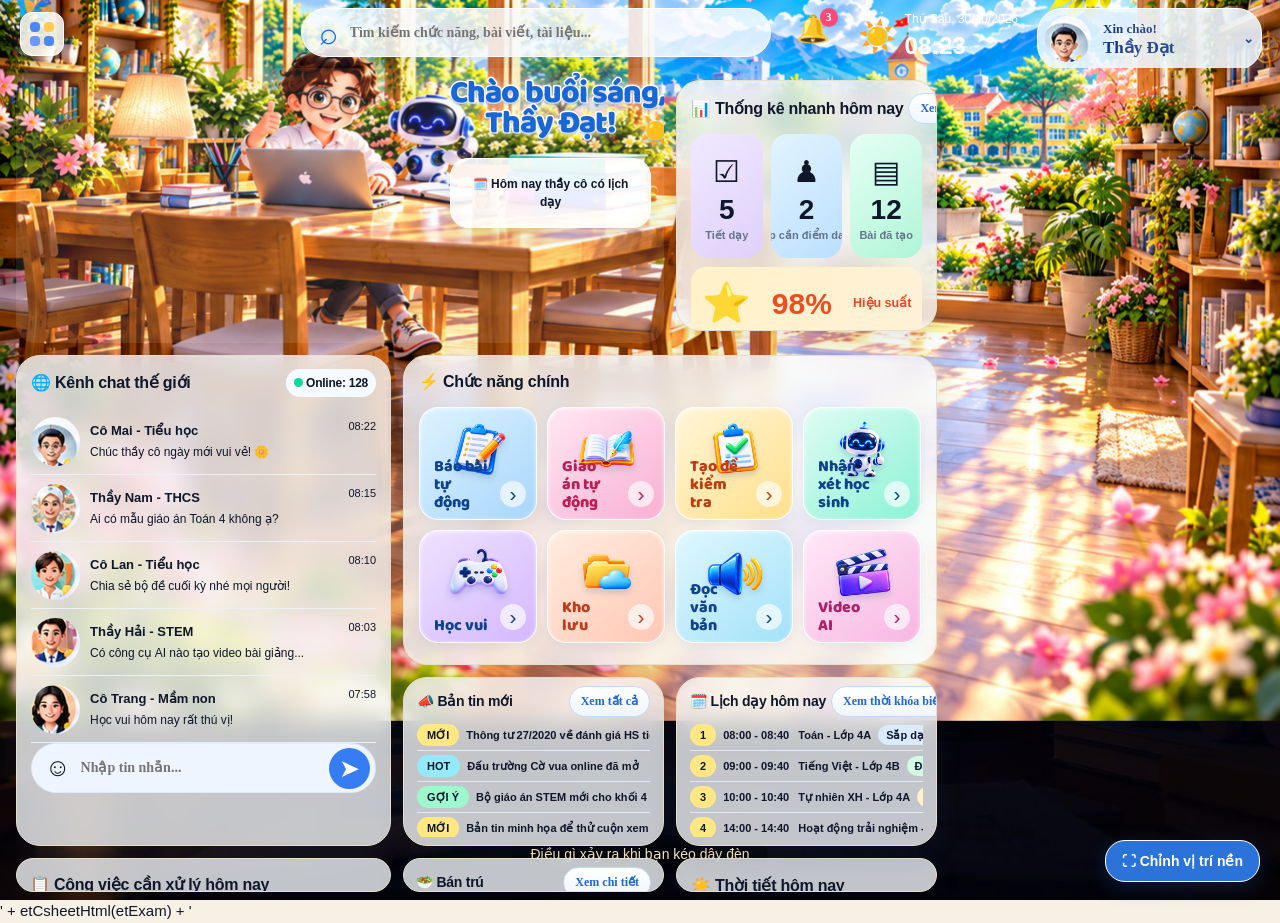
==== static/index.html @ dd19b760 "Mouse wheel horizontal scroll for nav" ====
<!doctype html><html lang="vi"><head><meta charset="utf-8"><meta name="viewport" content="width=device-width,initial-scale=1,viewport-fit=cover"><link rel="preload" as="image" href="/static/img/home-bg.png?v=__V__">
<link rel="manifest" href="/manifest.webmanifest"><meta name="theme-color" content="#2563eb"><link rel="icon" href="/static/icons/favicon-32.png" sizes="32x32"><link rel="apple-touch-icon" href="/static/icons/apple-touch-icon.png"><meta name="color-scheme" content="only light"><script>!function(){var t=document.documentElement;t.setAttribute("data-theme","light"),t.style.colorScheme="only light"}();
</script><meta name="theme-color" content="#1e40af"><title>Trợ lý Báo bài & Giáo án</title>
<style>
@font-face{font-family:"Be Vietnam Pro";font-weight:400;font-display:swap;src:url(/static/fonts/bvp-vietnamese-400.woff2?v=__V__) format("woff2");unicode-range:U+0102-0103,U+0110-0111,U+0128-0129,U+0168-0169,U+01A0-01A1,U+01AF-01B0,U+0300-0301,U+0303-0304,U+0308-0309,U+0323,U+0329,U+1EA0-1EF9,U+20AB}
@font-face{font-family:"Be Vietnam Pro";font-weight:400;font-display:swap;src:url(/static/fonts/bvp-latin-ext-400.woff2?v=__V__) format("woff2");unicode-range:U+0100-02AF,U+0304,U+0308,U+0329,U+1E00-1E9F,U+1EF2-1EFF,U+2020,U+20A0-20AB,U+20AD-20C0,U+2113,U+2C60-2C7F,U+A720-A7FF}
@font-face{font-family:"Be Vietnam Pro";font-weight:400;font-display:swap;src:url(/static/fonts/bvp-latin-400.woff2?v=__V__) format("woff2");unicode-range:U+0000-00FF,U+0131,U+0152-0153,U+02BB-02BC,U+02C6,U+02DA,U+02DC,U+0304,U+0308,U+0329,U+2000-206F,U+20AC,U+2122,U+2191,U+2193,U+2212,U+2215,U+FEFF,U+FFFD}
@font-face{font-family:"Be Vietnam Pro";font-weight:600;font-display:swap;src:url(/static/fonts/bvp-vietnamese-600.woff2?v=__V__) format("woff2");unicode-range:U+0102-0103,U+0110-0111,U+0128-0129,U+0168-0169,U+01A0-01A1,U+01AF-01B0,U+0300-0301,U+0303-0304,U+0308-0309,U+0323,U+0329,U+1EA0-1EF9,U+20AB}
@font-face{font-family:"Be Vietnam Pro";font-weight:600;font-display:swap;src:url(/static/fonts/bvp-latin-ext-600.woff2?v=__V__) format("woff2");unicode-range:U+0100-02AF,U+1E00-1E9F,U+1EF2-1EFF}
@font-face{font-family:"Be Vietnam Pro";font-weight:600;font-display:swap;src:url(/static/fonts/bvp-latin-600.woff2?v=__V__) format("woff2");unicode-range:U+0000-00FF,U+2000-206F}
@font-face{font-family:"Be Vietnam Pro";font-weight:700;font-display:swap;src:url(/static/fonts/bvp-vietnamese-700.woff2?v=__V__) format("woff2");unicode-range:U+0102-0103,U+0110-0111,U+0128-0129,U+0168-0169,U+01A0-01A1,U+01AF-01B0,U+0300-0301,U+0303-0304,U+0308-0309,U+0323,U+0329,U+1EA0-1EF9,U+20AB}
@font-face{font-family:"Be Vietnam Pro";font-weight:700;font-display:swap;src:url(/static/fonts/bvp-latin-ext-700.woff2?v=__V__) format("woff2");unicode-range:U+0100-02AF,U+1E00-1E9F,U+1EF2-1EFF}
@font-face{font-family:"Be Vietnam Pro";font-weight:700;font-display:swap;src:url(/static/fonts/bvp-latin-700.woff2?v=__V__) format("woff2");unicode-range:U+0000-00FF,U+2000-206F}
@font-face{font-family:"Be Vietnam Pro";font-weight:800;font-display:swap;src:url(/static/fonts/bvp-vietnamese-800.woff2?v=__V__) format("woff2");unicode-range:U+0102-0103,U+0110-0111,U+0128-0129,U+0168-0169,U+01A0-01A1,U+01AF-01B0,U+0300-0301,U+0303-0304,U+0308-0309,U+0323,U+0329,U+1EA0-1EF9,U+20AB}
@font-face{font-family:"Be Vietnam Pro";font-weight:800;font-display:swap;src:url(/static/fonts/bvp-latin-ext-800.woff2?v=__V__) format("woff2");unicode-range:U+0100-02AF,U+1E00-1E9F,U+1EF2-1EFF}
@font-face{font-family:"Be Vietnam Pro";font-weight:800;font-display:swap;src:url(/static/fonts/bvp-latin-800.woff2?v=__V__) format("woff2");unicode-range:U+0000-00FF,U+2000-206F}
:root{--b:#2563eb;--b2:#1e40af;--b3:#eff6ff;--ink:#0f172a;--mut:#64748b;--line:#e2e8f0;--bg:#f1f5fb;--ok:#16a34a;--okb:#dcfce7;--warn:#d97706;--warnb:#fef3c7;--bad:#dc2626;--badb:#fee2e2;--r:18px}
*{box-sizing:border-box}html{-webkit-text-size-adjust:100%}
body{margin:0;font-family:"Be Vietnam Pro",system-ui,-apple-system,"Segoe UI",Roboto,sans-serif;background:var(--bg);color:var(--ink);font-size:15px;line-height:1.5}
.hide{display:none!important}
header{background:radial-gradient(1200px 300px at 10% -40%,#60a5fa 0,transparent 60%),linear-gradient(135deg,#1e3a8a,#2563eb 55%,#0ea5e9);color:#fff;padding:18px 16px 54px;position:relative;overflow:hidden}
header:after{content:"";position:absolute;right:-60px;top:-60px;width:200px;height:200px;border-radius:50%;background:#ffffff14}
.hwrap{max-width:1180px;margin:auto;position:relative;z-index:1}
.hrow{display:flex;align-items:flex-start;justify-content:space-between;gap:10px}
.brand{display:flex;gap:12px;align-items:center}.logo{width:46px;height:46px;border-radius:14px;background:#ffffff26;display:grid;place-items:center;font-size:26px;flex:none;box-shadow:inset 0 0 0 1px #ffffff40}
.brand h1{font-size:20px;line-height:1.2;margin:0;font-weight:800;letter-spacing:-.2px}.brand p{margin:2px 0 0;font-size:13px;opacity:.9}
.author{margin:12px 0 0;font-size:13.5px;font-weight:600;line-height:1.5;background:#0f172a2e;border:1px solid #ffffff30;display:inline-block;padding:6px 12px;border-radius:12px}
.author a{color:#fff;white-space:nowrap;text-decoration:underline;text-underline-offset:3px}
.user{display:flex;align-items:center;gap:8px;flex-wrap:wrap;justify-content:flex-end}
.chip{background:#ffffff26;border:1px solid #ffffff40;border-radius:999px;padding:6px 12px;font-size:13.5px;font-weight:600;white-space:nowrap}
.btn-ghost{background:#fff;color:var(--b2);border:0;border-radius:999px;padding:8px 14px;font:inherit;font-weight:700;font-size:13.5px;cursor:pointer}
main{max-width:1180px;margin:-38px auto 0;padding:0 12px 10px;position:relative;z-index:2}
.tabs{display:flex;gap:6px;background:#fff;padding:6px;border-radius:16px;box-shadow:0 8px 24px #1e3a8a1f;position:sticky;top:8px;z-index:5;margin-bottom:14px}
.tabs button{flex:1;border:0;background:none;border-radius:12px;padding:12px 8px;font:inherit;font-weight:700;color:var(--mut);cursor:pointer;display:flex;gap:8px;align-items:center;justify-content:center;font-size:15px}
.tabs button.on{background:linear-gradient(135deg,#2563eb,#1d4ed8);color:#fff;box-shadow:0 4px 12px #2563eb55}
/* menu chuc nang gon: 1 nut, bam/di chuot vao xo ra */
.navmenu{position:relative;display:inline-block}
#navbtn{background:linear-gradient(135deg,#2563eb,#1d4ed8);color:#fff;border:0;border-radius:12px;padding:12px 16px;font:inherit;font-weight:700;font-size:15px;cursor:pointer;display:flex;gap:8px;align-items:center;box-shadow:0 4px 12px #2563eb55}
#navbtn .caret{font-size:12px;opacity:.85}
.navdrop{display:none;position:absolute;top:calc(100% + 6px);left:0;min-width:220px;background:#fff;border-radius:14px;box-shadow:0 12px 32px #0f172a2e;border:1px solid #e6ecf5;padding:6px;z-index:60}
.navmenu:hover .navdrop,.navmenu.open .navdrop{display:block}
.navdrop button{display:flex;width:100%;gap:10px;align-items:center;border:0;background:none;border-radius:10px;padding:11px 12px;font:inherit;font-size:14.5px;font-weight:600;color:#0f172a;cursor:pointer;text-align:left}
.navdrop button:hover{background:#eff6ff}
.navdrop button.on{background:#dbeafe;color:#1d4ed8}
.navdrop button .te{font-size:19px}
.card{background:#fff;border-radius:var(--r);padding:18px;margin-bottom:14px;box-shadow:0 1px 2px #0f172a0d,0 6px 20px #0f172a0a;border:1px solid #e6ecf5}
.step{display:flex;gap:12px;align-items:flex-start;margin-bottom:12px}
.num{flex:none;width:34px;height:34px;border-radius:12px;background:var(--b3);color:var(--b);font-weight:800;display:grid;place-items:center;font-size:15px;border:1px solid #bfdbfe}
.step.done .num{background:var(--ok);color:#fff;border-color:var(--ok)}
.step h2{margin:0;font-size:17px;font-weight:700;line-height:1.3}.step p{margin:2px 0 0;color:var(--mut);font-size:13.5px}
.badge{display:inline-flex;align-items:center;gap:6px;border-radius:999px;padding:4px 11px;font-size:13px;font-weight:700}
.badge.ok{background:var(--okb);color:#166534}.badge.no{background:var(--warnb);color:#92400e}.badge.bad{background:var(--badb);color:#991b1b}
label.f{display:block;font-weight:600;font-size:14px;margin:12px 0 6px}
select{width:100%;padding:13px 40px 13px 14px;border:1.5px solid #cbd5e1;border-radius:14px;background:#fff url("data:image/svg+xml,%3Csvg xmlns='http://www.w3.org/2000/svg' width='14' height='14' viewBox='0 0 24 24' fill='none' stroke='%2364748b' stroke-width='3'%3E%3Cpath d='m6 9 6 6 6-6'/%3E%3C/svg%3E") no-repeat right 14px center;appearance:none;font:inherit;font-size:16px;color:var(--ink)}
input[type=text],input[type=password]{width:100%;padding:13px 14px;border:1.5px solid #cbd5e1;border-radius:14px;font:inherit;font-size:16px}
select:focus,input:focus{outline:3px solid #93c5fd;border-color:var(--b)}
.drop{display:block;border:2px dashed #93c5fd;background:linear-gradient(#f8fbff,#eff6ff);border-radius:16px;padding:18px 14px;text-align:center;cursor:pointer;transition:.15s}
.drop:hover,.drop.over{border-color:var(--b);background:#dbeafe}.drop input{display:none}
.drop .ic{font-size:30px}.drop b{display:block;margin-top:4px;color:var(--b2)}.drop small{color:var(--mut)}
.drop.has{border-style:solid;border-color:#86efac;background:#f0fdf4}
.files{display:flex;flex-wrap:wrap;gap:6px;margin-top:10px;justify-content:center}.files span{background:#fff;border:1px solid #bbf7d0;color:#166534;border-radius:10px;padding:4px 9px;font-size:13px;font-weight:600;max-width:100%;overflow:hidden;text-overflow:ellipsis;white-space:nowrap}
.btn{width:100%;margin-top:14px;min-height:54px;border:0;border-radius:16px;background:linear-gradient(135deg,#2563eb,#1d4ed8);color:#fff;font:inherit;font-size:16.5px;font-weight:700;display:flex;gap:10px;align-items:center;justify-content:center;cursor:pointer;box-shadow:0 6px 16px #2563eb40;transition:transform .1s}
.btn:active{transform:scale(.98)}.btn:disabled{opacity:.7;cursor:wait}
.btn.green{background:linear-gradient(135deg,#16a34a,#15803d);box-shadow:0 6px 16px #16a34a40;text-decoration:none}
.btn.light{background:#fff;color:var(--b2);border:1.5px solid #bfdbfe;box-shadow:none}
.spin{width:20px;height:20px;border:3px solid #ffffff66;border-top-color:#fff;border-radius:50%;animation:sp .8s linear infinite;display:none}
.busy .spin{display:inline-block}.busy .bi{display:none}@keyframes sp{to{transform:rotate(360deg)}}
details.more{margin-top:12px;border-top:1px dashed var(--line);padding-top:10px}details.more summary{cursor:pointer;font-weight:600;color:var(--b2);font-size:14px;list-style:none}
details.more summary{display:flex;align-items:center;gap:6px}
.stats{display:grid;grid-template-columns:repeat(3,1fr);gap:8px;margin:12px 0}
.stat{border-radius:14px;padding:12px 8px;text-align:center}.stat b{display:block;font-size:26px;font-weight:800;line-height:1.1}.stat span{font-size:12.5px;font-weight:600}
.stat.g{background:var(--okb);color:#166534}.stat.y{background:var(--warnb);color:#92400e}.stat.r{background:#ede9fe;color:#5b21b6}
.list{list-style:none;padding:0;margin:8px 0}.list li{padding:9px 0;border-bottom:1px solid #f1f5f9;font-size:14px}.list li:last-child{border:0}
.day{font-weight:800;color:var(--b2);margin:14px 0 4px;font-size:14px;text-transform:uppercase;letter-spacing:.3px}
.pill{display:inline-block;font-size:12px;font-weight:700;border-radius:8px;padding:2px 8px;margin-right:6px}.pill.ok{background:var(--okb);color:#166534}.pill.no{background:#f1f5f9;color:#64748b}
.muted{color:var(--mut);font-size:13.5px}.alert{border-radius:14px;padding:12px 14px;font-size:14px;margin-bottom:14px;background:var(--warnb);border:1px solid #fcd34d;color:#78350f}
.tw{overflow:auto;max-height:70vh;border:1px solid var(--line);border-radius:14px}
table{border-collapse:separate;border-spacing:0;width:100%;font-size:13.5px;min-width:560px}
th{position:sticky;top:0;background:#1e40af;color:#fff;font-weight:700;text-align:left;padding:10px 8px;z-index:1}
td{padding:9px 8px;border-bottom:1px solid #eef2f7;vertical-align:top}tr:nth-child(even) td{background:#f8fafc}
tr.newday td{border-top:2px solid #c7d2fe}td.thu{font-weight:800;color:var(--b2);text-align:center;width:44px}
td.e{background:#fef3c7!important;box-shadow:inset 0 0 0 2px #fbbf24;color:#92400e;font-style:italic}
.legend{display:flex;gap:12px;flex-wrap:wrap;font-size:13px;color:var(--mut);margin:6px 0 10px}.legend i{display:inline-block;width:14px;height:14px;border-radius:4px;background:#fef3c7;box-shadow:inset 0 0 0 2px #fbbf24;vertical-align:-2px;margin-right:4px}
.dlbox{margin-top:14px;padding:14px;border-radius:16px;background:linear-gradient(135deg,#f0fdf4,#dcfce7);border:1px solid #86efac;text-align:center}
.dlbox p{margin:0 0 4px;font-weight:700;color:#166534}
.login h2{margin:0 0 4px;font-size:22px;font-weight:800}.login .muted{margin:0 0 6px}
.who{display:grid;grid-template-columns:1fr 1fr;gap:8px}.who button{border:1.5px solid #cbd5e1;background:#fff;border-radius:14px;padding:12px 8px;font:inherit;font-weight:600;cursor:pointer;display:flex;flex-direction:column;align-items:center;gap:2px;font-size:14px;color:var(--ink)}
.who button .av{font-size:22px}.who button.on{border-color:var(--b);background:var(--b3);box-shadow:0 0 0 3px #bfdbfe;color:var(--b2)}
.who button.other{grid-column:1/-1;flex-direction:row;justify-content:center;gap:8px}
.err{color:var(--bad);font-weight:600;font-size:14px;margin-top:10px;min-height:1em}
footer.credit{text-align:center;font-size:13px;color:var(--mut);padding:18px 14px 28px;line-height:1.6}footer.credit a{color:var(--b);font-weight:700;text-decoration:none}footer.credit .appver{display:inline-block;background:#e8eef7;border:1px solid #d7dee9;border-radius:20px;padding:1px 10px;font-size:11px;color:#475569;font-weight:600}
#toast{position:fixed;left:50%;transform:translateX(-50%);bottom:18px;max-width:92vw;background:#0f172a;color:#fff;padding:12px 18px;border-radius:14px;font-weight:600;box-shadow:0 10px 30px #0006;z-index:99;display:none}
.grid{display:grid;gap:14px;grid-template-columns:minmax(0,1fr)}.grid>div{min-width:0}.drop{overflow:hidden}.files span{min-width:0}html,body{overflow-x:hidden}.grid>div>.card:last-child{margin-bottom:0}
@media(min-width:960px){.grid{grid-template-columns:420px minmax(0,1fr);align-items:start}.sticky{position:sticky;top:84px}header{padding:24px 24px 60px}.brand h1{font-size:24px}main{padding:0 20px}.tabs{max-width:520px}}

/* ---- hero ---- */
#hero{position:relative;min-height:100vh;color:#fff;overflow:hidden;background:
 radial-gradient(600px 300px at 85% 15%,#3b82f655,transparent 70%),radial-gradient(500px 260px at 15% 85%,#0ea5e93d,transparent 70%),
 linear-gradient(180deg,#020b2e 0%,#06205f 45%,#0a2f86 75%,#04123f 100%)}
#hero:before{content:"";position:absolute;inset:0;background:
 radial-gradient(3px 3px at 12% 22%,#fde68acc,transparent),radial-gradient(2px 2px at 30% 12%,#bfdbfe,transparent),radial-gradient(4px 4px at 62% 30%,#93c5fdaa,transparent),
 radial-gradient(2px 2px at 78% 8%,#fff,transparent),radial-gradient(3px 3px at 92% 40%,#fde68a99,transparent),radial-gradient(2px 2px at 48% 62%,#bfdbfe,transparent),
 radial-gradient(40px 40px at 70% 70%,#60a5fa22,transparent),radial-gradient(60px 60px at 22% 55%,#38bdf81a,transparent),radial-gradient(30px 30px at 88% 82%,#fde68a1f,transparent);pointer-events:none}
#hero:after{content:"";position:absolute;left:0;right:0;bottom:0;height:34%;pointer-events:none;opacity:.55;background:
 linear-gradient(transparent,#020b2e),
 repeating-linear-gradient(90deg,#0b2a6b 0 26px,#0f3a8f 26px 30px,#081f55 30px 58px,#123f99 58px 62px,#0a2563 62px 96px);
 -webkit-mask:linear-gradient(transparent,#000 30%);mask:linear-gradient(transparent,#000 30%);clip-path:polygon(0 60%,4% 60%,4% 30%,9% 30%,9% 50%,14% 50%,14% 15%,18% 15%,18% 45%,24% 45%,24% 35%,30% 35%,30% 55%,36% 55%,36% 20%,40% 20%,40% 48%,47% 48%,47% 38%,53% 38%,53% 58%,60% 58%,60% 25%,63% 25%,63% 5%,65% 5%,65% 25%,68% 25%,68% 50%,75% 50%,75% 30%,80% 30%,80% 52%,86% 52%,86% 18%,90% 18%,90% 44%,96% 44%,96% 34%,100% 34%,100% 100%,0 100%)}
.hin{position:relative;z-index:1;max-width:1200px;margin:auto;padding:28px 18px 26px;display:grid;gap:22px}
.portrait{display:none}
.kicker{font-size:13px;letter-spacing:2.5px;font-weight:700;text-transform:uppercase;opacity:.92;margin:0}
.htitle{margin:6px 0 8px;font-weight:800;text-transform:uppercase;color:#ffd200;font-size:clamp(32px,8.5vw,64px);line-height:1.04;letter-spacing:-.5px;text-shadow:0 4px 24px #ffd20033}
.hsub{font-size:clamp(18px,4.4vw,28px);font-weight:700;margin:0}
.divider{display:flex;gap:8px;margin:16px 0}.divider i{height:3px;width:56px;background:#ef4444;border-radius:2px}.divider i+i{width:18px;background:#ffd200}.divider i+i+i{background:#94a3b8}
.tagline{font-size:14.5px;font-weight:600;text-transform:uppercase;letter-spacing:.4px;line-height:1.6;margin:0}.tagline a{color:#ffd200;text-decoration:none;white-space:nowrap;border-bottom:1px dashed #ffd20099}
.lcard{background:linear-gradient(180deg,#0b3a9ccc,#0a2c7acc);border:1px solid #60a5fa40;border-radius:10px;padding:22px 18px;box-shadow:0 20px 50px #0008}
.lcard h2{color:#ffd200;text-align:center;font-size:28px;font-weight:800;margin:0 0 4px;letter-spacing:.5px}
.lcard .lsub{text-align:center;margin:0 0 14px;text-transform:uppercase;font-size:13.5px;letter-spacing:.4px;opacity:.95}
.lcard label.f{color:#dbeafe}
.lcard .who button{background:#0b1229;border:1px solid #1e3a8a;color:#e2e8f0;border-radius:6px}
.lcard .who button.on{border-color:#ffd200;box-shadow:0 0 0 2px #ffd20066;background:#14213f;color:#ffd200}
.lcard input[type=text],.lcard input[type=password]{background:#0b1229;border:1px solid #1e3a8a;color:#fff;border-radius:6px}
.lcard input::placeholder{color:#94a3b8}
.lcard .btn{background:linear-gradient(180deg,#6b4a0a,#4a3305);border-radius:6px;box-shadow:0 6px 18px #0006;text-transform:uppercase;letter-spacing:.6px;color:#fff;border:1px solid #a1781f}
.lcard .err{color:#fca5a5}
.hpills{display:grid;gap:10px}
.hpills a,.hpills span{display:flex;align-items:center;justify-content:center;gap:8px;background:linear-gradient(180deg,#2b7be4,#1d63c7);color:#fff;text-decoration:none;font-weight:700;font-size:14.5px;padding:12px 14px;border-radius:6px;box-shadow:0 6px 16px #0005;border:1px solid #60a5fa66;text-align:center}
.hfoot{position:relative;z-index:1;text-align:center;color:#cbd5e1;font-size:12.5px;padding:0 14px 18px}.hfoot a{color:#ffd200;text-decoration:none;font-weight:700}
@media(min-width:900px){.hin{grid-template-columns:230px minmax(0,1fr) 400px;align-items:center;padding:46px 28px 30px;column-gap:28px}
 .portrait{display:block;align-self:end;margin-bottom:-30px}.portrait img{width:100%;max-height:440px;object-fit:contain;filter:drop-shadow(0 20px 40px #0009)}
 .hpills{grid-column:2/4;grid-template-columns:repeat(3,1fr)}}
@media(min-width:600px) and (max-width:899px){.hpills{grid-template-columns:repeat(3,1fr)}}
/* compact header */
header.compact{background:radial-gradient(500px 160px at 90% 0,#3b82f644,transparent),linear-gradient(135deg,#020b2e,#0a2f86);padding:14px 16px 52px}
header.compact h1{color:#ffd200;text-transform:uppercase;letter-spacing:.2px}header.compact .logo{background:#ffd2001f;box-shadow:inset 0 0 0 1px #ffd20066}
header.compact .author{background:#ffffff12;border-color:#ffffff26}header.compact .author a{color:#ffd200}

/* ---- v3 ---- */
svg.i{width:1.15em;height:1.15em;flex:none;vertical-align:-.2em}
.btn svg.i,.btn-ghost svg.i,.tabs svg.i{width:20px;height:20px}.btn-ghost{display:inline-flex;align-items:center;gap:6px}
.chip{display:inline-flex;align-items:center;gap:6px}.logo svg.i{width:26px;height:26px;color:#ffd200}
.author{display:inline-flex!important;align-items:flex-start;gap:8px}.author svg.i{margin-top:3px}
.drop .ic svg{width:34px;height:34px;color:var(--b)}.drop.has .ic svg{color:var(--ok)}
.num svg.i{width:18px;height:18px}.badge svg.i{width:15px;height:15px}.pill{display:inline-flex;align-items:center;gap:4px}.pill svg.i{width:13px;height:13px}
.files span{display:inline-flex;align-items:center;gap:5px}.files svg.i{width:14px;height:14px}
.dlbox p{display:flex;align-items:center;justify-content:center;gap:8px}.dlbox p svg.i{width:22px;height:22px}
.alert{display:flex;gap:10px;align-items:flex-start}.alert>svg.i{width:20px;height:20px;margin-top:1px}
#toast{display:none;align-items:center;gap:10px}#toast svg.i{color:#4ade80;width:20px;height:20px}#toast.err svg.i{color:#f87171}
details.more summary:before{content:"";width:16px;height:16px;background:currentColor;-webkit-mask:url("data:image/svg+xml,%3Csvg xmlns='http://www.w3.org/2000/svg' viewBox='0 0 24 24' fill='none' stroke='black' stroke-width='2' stroke-linecap='round'%3E%3Cpath d='m9 18 6-6-6-6'/%3E%3C/svg%3E") center/contain no-repeat;mask:url("data:image/svg+xml,%3Csvg xmlns='http://www.w3.org/2000/svg' viewBox='0 0 24 24' fill='none' stroke='black' stroke-width='2' stroke-linecap='round'%3E%3Cpath d='m9 18 6-6-6-6'/%3E%3C/svg%3E") center/contain no-repeat;transition:transform .15s}
details.more[open] summary:before{transform:rotate(90deg)}
/* login card */
.lcard{max-width:380px;width:100%;justify-self:end;padding:24px 22px 20px;border-radius:16px;background:linear-gradient(180deg,#0f2f7acc,#0b2260d9);border:1px solid #93c5fd33;box-shadow:0 24px 60px #000a,inset 0 1px 0 #ffffff1a}
.lcard h2{font-size:24px;margin:0;letter-spacing:1.5px}.lcard .lsub{font-size:12.5px;margin:4px 0 14px;opacity:.75;text-transform:none;letter-spacing:0}
.lcard label.f{margin:12px 0 6px;font-size:12.5px;font-weight:600;color:#bfdbfe;text-transform:uppercase;letter-spacing:.6px}
.field{position:relative;display:flex;align-items:center}.field .fi{position:absolute;left:13px;width:18px;height:18px;color:#93c5fd;pointer-events:none}
.lcard .field select,.lcard .field input{width:100%;height:48px;padding:0 44px 0 42px;background-color:#081536;border:1px solid #29468f;color:#f8fafc;border-radius:10px;font-size:15.5px}
.lcard .field select{background-position:right 14px center}.lcard .field select option{color:#0f172a}
.lcard .field select:focus,.lcard .field input:focus{outline:none;border-color:#ffd200;box-shadow:0 0 0 3px #ffd20033}
.eyeb{position:absolute;right:6px;width:36px;height:36px;border:0;background:none;color:#93c5fd;border-radius:8px;display:grid;place-items:center;cursor:pointer}.eyeb:hover{background:#ffffff14}.eyeb svg.i{width:19px;height:19px}
.lcard .btn{margin-top:18px;min-height:50px;border-radius:10px;font-size:15.5px;letter-spacing:.8px;color:#1a1300;border:0;background:linear-gradient(180deg,#ffe066,#f5b800 55%,#d99a00);box-shadow:0 10px 24px #f5b80040,inset 0 1px 0 #fff7}
.lcard .btn .spin{border-color:#0003;border-top-color:#1a1300}.lcard .err{min-height:0;margin-top:10px;text-align:center}
/* hero full viewport */
#hero{min-height:100vh;min-height:100dvh;display:flex;flex-direction:column}
.hin{flex:1;width:100%;max-width:none;align-content:center;padding:28px 18px 18px}
.htitle{font-size:clamp(34px,4.6vw + 12px,96px)}.hsub{font-size:clamp(18px,1.2vw + 12px,32px)}.kicker{font-size:clamp(12px,.35vw + 9px,16px)}.tagline{font-size:clamp(13px,.4vw + 9px,17px)}
.hpills a,.hpills span{border-radius:10px}.hpills svg.i{width:18px;height:18px;color:#ffd200}
@media(min-width:900px){
 .hin{grid-template-columns:minmax(220px,26vw) minmax(0,1fr) minmax(340px,380px);grid-template-rows:1fr auto;column-gap:clamp(24px,3vw,64px);row-gap:28px;padding:clamp(28px,4vh,64px) clamp(24px,4vw,80px) clamp(18px,3vh,40px);align-items:center}
 .portrait{grid-row:1/3;align-self:stretch;display:flex;align-items:flex-end;margin:0 0 calc(-1 * clamp(18px,3vh,40px))}
 .portrait img{width:100%;height:100%;max-height:none;object-fit:contain;object-position:bottom center}
 .htext{grid-column:2}.lcard{grid-column:3;justify-self:end}
 .hpills{grid-column:2/4;grid-row:2;grid-template-columns:repeat(3,1fr);gap:14px}}
@media(max-width:899px){.lcard{justify-self:center}}
/* logged-in wide */
.hwrap,main{max-width:1600px}@media(min-width:1200px){.grid{grid-template-columns:minmax(380px,32%) minmax(0,1fr)}.tw{max-height:calc(100vh - 260px)}main{padding:0 32px}header.compact{padding-left:32px;padding-right:32px}}

/* ---- v4 desktop app: full screen, no page scroll ---- */
:root{color-scheme:only light}
th:nth-child(1){width:48px}th:nth-child(2){width:72px}th:nth-child(3){width:140px}th:nth-child(4){width:46%}
@media(min-width:1024px){
 body.appmode{height:100vh;overflow:hidden}
 body.appmode header.compact{padding:8px 18px;height:60px}
 body.appmode header.compact:after{display:none}
 body.appmode .hwrap{max-width:none;display:flex;align-items:center;gap:18px;height:100%}
 body.appmode .hrow{display:contents}
 body.appmode .brand{order:1}body.appmode .brand p{display:none}body.appmode .brand h1{font-size:20px}body.appmode .logo{width:38px;height:38px;border-radius:11px}
 body.appmode .author{order:2;margin:0;padding:5px 12px;font-size:13px}
 body.appmode .user{order:3;margin-left:auto}
 body.appmode main{max-width:none;margin:0;padding:12px 16px 0;height:calc(100vh - 60px - 30px);display:grid;grid-template-columns:clamp(300px,24vw,340px) minmax(0,1fr);grid-template-rows:auto auto minmax(0,1fr);column-gap:14px}
 body.appmode #app{display:contents}
 body.appmode .tabs{grid-column:1;grid-row:1;position:static;margin:0 0 10px;padding:4px;border-radius:12px;max-width:none}
 body.appmode .tabs button{padding:8px 6px;font-size:14px;border-radius:9px}
 body.appmode #nodata{grid-column:1;grid-row:2;margin:0 0 10px;font-size:13px;padding:10px}
 body.appmode .grid{display:contents}
 body.appmode .grid>div:first-child{grid-column:1;grid-row:3;overflow:auto;min-height:0;padding-bottom:10px;scrollbar-width:thin}
 body.appmode .grid>div.sticky{grid-column:2;grid-row:1/4;position:static;min-height:0;display:flex;padding-bottom:12px}
 body.appmode .grid>div.sticky>.card{flex:1;display:flex;flex-direction:column;min-height:0;margin:0;padding:14px 16px}
 body.appmode .tw{flex:1;max-height:none;min-height:0}
 body.appmode #gres{flex:1;min-height:0;overflow:auto;padding-right:4px}
 body.appmode .grid>div:first-child .card{padding:12px 14px;margin-bottom:10px;border-radius:14px}
 body.appmode .step{gap:10px;margin-bottom:8px}body.appmode .num{width:28px;height:28px;border-radius:9px;font-size:13px}
 body.appmode .step h2{font-size:15px}body.appmode .step p{font-size:12.5px;line-height:1.4}
 body.appmode label.f{margin:8px 0 4px;font-size:13px}
 body.appmode select{padding:9px 36px 9px 12px;font-size:14px;border-radius:11px}
 body.appmode .drop{padding:10px;border-radius:12px}body.appmode .drop .ic svg{width:24px;height:24px}body.appmode .drop b{font-size:13.5px;margin-top:2px}body.appmode .drop small{font-size:12px}
 body.appmode .btn{min-height:44px;margin-top:10px;font-size:15px;border-radius:12px}
 body.appmode .muted{font-size:12.5px}body.appmode .badge{font-size:12px;padding:3px 9px}
 body.appmode details.more{margin-top:8px;padding-top:8px}
 body.appmode .stats{gap:6px;margin:8px 0}body.appmode .stat{padding:8px 4px}body.appmode .stat b{font-size:20px}body.appmode .stat span{font-size:11.5px}
 body.appmode .dlbox{margin-top:10px;padding:10px}
 body.appmode .grid>div.sticky .step{margin-bottom:6px}body.appmode .legend{margin:4px 0 8px}
 body.appmode footer.credit{height:30px;padding:6px 12px;font-size:12px}
 body.appmode #p2 .grid>div.sticky .card,body.appmode #p2>div.sticky>.card{}
}
@media(min-width:1024px) and (max-height:960px){
 body.appmode .grid>div:first-child .step p,body.appmode .drop small{display:none}
 body.appmode .grid>div:first-child .step{align-items:center;margin-bottom:6px}
 body.appmode .grid>div:first-child .card{padding:10px 12px;margin-bottom:8px}
 body.appmode .drop{padding:8px}body.appmode .drop .ic svg{width:20px;height:20px}
 body.appmode #mstat{margin:6px 0}body.appmode .btn{min-height:40px;margin-top:8px}body.appmode .btn.light{min-height:38px}}

/* ---- v5 theme ---- */
.thb{width:36px;height:36px;border-radius:999px;border:1px solid #ffffff40;background:#ffffff1f;color:#ffd200;display:inline-grid;place-items:center;cursor:pointer;padding:0;flex:none}
.thb:hover{background:#ffffff33}.thb svg.i{width:19px;height:19px}.thb .moon{display:none}
html[data-theme=dark] .thb .sun{display:none}html[data-theme=dark] .thb .moon{display:block}
#thlogin{position:fixed;top:14px;right:14px;z-index:20}
body.appmode #thlogin{display:none}
html[data-theme=dark]{color-scheme:dark;--b:#60a5fa;--b2:#93c5fd;--b3:#13244a;--ink:#e2e8f0;--mut:#94a3b8;--line:#1f2f52;--bg:#070f24;--ok:#22c55e;--okb:#0f2e1f;--warn:#f59e0b;--warnb:#3a2a07;--bad:#f87171;--badb:#3b1414}
html[data-theme=dark] body{background:radial-gradient(900px 400px at 100% 0,#1e3a8a22,transparent),var(--bg)}
html[data-theme=dark] .card,html[data-theme=dark] .tabs{background:#0d1a36;border-color:#1f2f52;box-shadow:0 1px 2px #0006,0 8px 24px #0005}
html[data-theme=dark] .tabs button.on{background:linear-gradient(135deg,#2563eb,#1d4ed8);color:#fff}
html[data-theme=dark] .num{border-color:#1e3a8a}
html[data-theme=dark] select,html[data-theme=dark] input[type=text],html[data-theme=dark] input[type=password]{background-color:#0a1530;border-color:#2a3d68;color:var(--ink)}
html[data-theme=dark] select{background-image:url("data:image/svg+xml,%3Csvg xmlns='http://www.w3.org/2000/svg' width='14' height='14' viewBox='0 0 24 24' fill='none' stroke='%2394a3b8' stroke-width='3'%3E%3Cpath d='m6 9 6 6 6-6'/%3E%3C/svg%3E")}
html[data-theme=dark] select option{background:#0d1a36;color:#e2e8f0}
html[data-theme=dark] select:focus,html[data-theme=dark] input:focus{outline-color:#1d4ed8}
html[data-theme=dark] .drop{background:linear-gradient(#0b1733,#0e1d40);border-color:#2f4f8f}
html[data-theme=dark] .drop:hover,html[data-theme=dark] .drop.over{background:#132a5a;border-color:var(--b)}
html[data-theme=dark] .drop.has{background:#0c2419;border-color:#166534}
html[data-theme=dark] .files span{background:#0a1d14;border-color:#166534;color:#86efac}
html[data-theme=dark] .btn.light{background:#0f1f42;color:#bfdbfe;border-color:#2a4a8a}
html[data-theme=dark] .badge.ok,html[data-theme=dark] .stat.g,html[data-theme=dark] .pill.ok{color:#86efac}
html[data-theme=dark] .badge.no,html[data-theme=dark] .stat.y{color:#fcd34d}html[data-theme=dark] .badge.bad{color:#fca5a5}
html[data-theme=dark] .stat.r{background:#251a4a;color:#c4b5fd}html[data-theme=dark] .pill.no{background:#1a2747;color:#94a3b8}
html[data-theme=dark] .list li{border-color:#1a2a4a}
html[data-theme=dark] .alert{background:#2e2108;border-color:#854d0e;color:#fde68a}
html[data-theme=dark] .tw{border-color:#1f2f52;background:#0b1630}
html[data-theme=dark] th{background:#1e3a8a;color:#f1f5f9;box-shadow:inset 0 -1px 0 #3b5bb5}
html[data-theme=dark] td{border-color:#18264a;color:#dbe4f0}html[data-theme=dark] tr:nth-child(even) td{background:#0f1c3b}
html[data-theme=dark] tr.newday td{border-top-color:#3b4f8f}
html[data-theme=dark] td.e{background:#3d2f05!important;box-shadow:inset 0 0 0 2px #eab308;color:#fde047}
html[data-theme=dark] .legend i{background:#3d2f05;box-shadow:inset 0 0 0 2px #eab308}
html[data-theme=dark] .dlbox{background:linear-gradient(135deg,#0c2419,#0f2e1f);border-color:#166534}html[data-theme=dark] .dlbox p{color:#86efac}
html[data-theme=dark] footer.credit{color:#94a3b8}
html[data-theme=dark] #toast{background:#1e293b;border:1px solid #334155}
html[data-theme=dark] header.compact{background:radial-gradient(500px 160px at 90% 0,#3b82f633,transparent),linear-gradient(135deg,#020817,#0b1f5c);border-bottom:1px solid #1f2f52}
html[data-theme=dark] .btn-ghost{background:#13244a;color:#e2e8f0;box-shadow:inset 0 0 0 1px #2a4a8a}
html[data-theme=dark] *{scrollbar-color:#2a3d68 transparent}

/* ---- teacher select: explicit colors (Windows Chrome/Edge draws the popup with the select's background) ---- */
#lt,.lcard .field select#lt{display:block!important;visibility:visible!important;opacity:1!important;position:relative;z-index:2;color:#f8fafc!important;-webkit-text-fill-color:#f8fafc;background-color:#0a1a44!important;border:1.5px solid #4f74c8!important;color-scheme:light}
#lt option,#lt optgroup{background:#ffffff!important;color:#0f172a!important;-webkit-text-fill-color:#0f172a}
#lt option[value=""]{color:#64748b!important}
.lcard .field .fi{z-index:3}.lcard,.lcard .field{overflow:visible}

/* ---- v6 bright white light mode (inside app) ---- */
html:not([data-theme=dark]) body.appmode{--bg:#f7f9fc;--ink:#0f172a;background:#f7f9fc;color:#0f172a}
html:not([data-theme=dark]) body.appmode main .card,html:not([data-theme=dark]) body.appmode .tabs{background:#fff!important;color:#0f172a;border:1px solid #e3e9f3;box-shadow:0 1px 2px #0f172a0a,0 4px 14px #0f172a0d}
html:not([data-theme=dark]) body.appmode header.compact{background:linear-gradient(135deg,#1d4ed8,#3b82f6 60%,#38bdf8)}
html:not([data-theme=dark]) body.appmode header.compact h1{color:#fff}
html:not([data-theme=dark]) body.appmode header.compact .logo{background:#ffffff2e;box-shadow:inset 0 0 0 1px #ffffff55}html:not([data-theme=dark]) body.appmode header.compact .logo svg.i{color:#fff}
html:not([data-theme=dark]) body.appmode header.compact .author{background:#ffffff1f;border-color:#ffffff44}html:not([data-theme=dark]) body.appmode header.compact .author a{color:#fff7c2}
html:not([data-theme=dark]) body.appmode .thb{color:#fff}
html:not([data-theme=dark]) body.appmode select,html:not([data-theme=dark]) body.appmode input[type=text]{background-color:#fff;color:#0f172a}
html:not([data-theme=dark]) body.appmode .tw{background:#fff;border-color:#e3e9f3}
html:not([data-theme=dark]) body.appmode th{background:#1e40af;color:#fff}
html:not([data-theme=dark]) body.appmode td{background:#fff;color:#0f172a;border-bottom-color:#edf1f7}
html:not([data-theme=dark]) body.appmode tr:nth-child(even) td{background:#f5f8ff}
html:not([data-theme=dark]) body.appmode td.e{background:#fff7d6!important;box-shadow:inset 0 0 0 1.5px #f59e0b;color:#92400e}
html:not([data-theme=dark]) body.appmode .legend i{background:#fff7d6;box-shadow:inset 0 0 0 1.5px #f59e0b}
html:not([data-theme=dark]) body.appmode footer.credit{background:#f7f9fc;color:#64748b}

/* ---- v7: opt out of browser forced/auto dark in light mode ---- */
html:not([data-theme=dark]){color-scheme:only light;background-color:#f7f9fc;color:#0f172a;forced-color-adjust:none}
html:not([data-theme=dark]) body{background-color:#f7f9fc;color:#0f172a}
html:not([data-theme=dark]) body.appmode .card,html:not([data-theme=dark]) body.appmode .tw,html:not([data-theme=dark]) body.appmode table{background-color:#fff;color:#0f172a}
html:not([data-theme=dark]) body.appmode select,html:not([data-theme=dark]) body.appmode input,html:not([data-theme=dark]) body.appmode option{background-color:#fff;color:#0f172a;color-scheme:only light}

/* ---- v8 ivory light theme ---- */
html:not([data-theme=dark]){background-color:#f6f1e4}
html:not([data-theme=dark]) body,html:not([data-theme=dark]) body.appmode,html:not([data-theme=dark]) body.appmode footer.credit{background-color:#f6f1e4!important;--bg:#f6f1e4;--line:#e8dfc8}
html:not([data-theme=dark]) body.appmode main .card,html:not([data-theme=dark]) body.appmode .tabs,html:not([data-theme=dark]) body.appmode .card,html:not([data-theme=dark]) body.appmode .tw,html:not([data-theme=dark]) body.appmode table{background-color:#fffcf3!important;border-color:#e8dfc8!important;color:#0f172a}
html:not([data-theme=dark]) body.appmode main .card,html:not([data-theme=dark]) body.appmode .tabs{box-shadow:0 1px 2px #5b4a1f0d,0 4px 14px #5b4a1f0f}
html:not([data-theme=dark]) body.appmode td{background-color:#fffcf3;border-bottom-color:#efe7d3}
html:not([data-theme=dark]) body.appmode tr:nth-child(even) td{background-color:#f8f2e2}
html:not([data-theme=dark]) body.appmode tr.newday td{border-top-color:#d9cba6}
html:not([data-theme=dark]) body.appmode select,html:not([data-theme=dark]) body.appmode input,html:not([data-theme=dark]) body.appmode option{background-color:#fffdf7!important;border-color:#e0d5ba;color:#0f172a}
html:not([data-theme=dark]) body.appmode select{background-image:url("data:image/svg+xml,%3Csvg xmlns='http://www.w3.org/2000/svg' width='14' height='14' viewBox='0 0 24 24' fill='none' stroke='%2364748b' stroke-width='3'%3E%3Cpath d='m6 9 6 6 6-6'/%3E%3C/svg%3E")!important;background-repeat:no-repeat!important;background-position:right 12px center!important}
html:not([data-theme=dark]) body.appmode td.e{background-color:#fff1c2!important;box-shadow:inset 0 0 0 1.5px #d97706;color:#92400e}
html:not([data-theme=dark]) body.appmode .legend i{background:#fff1c2;box-shadow:inset 0 0 0 1.5px #d97706}
html:not([data-theme=dark]) body.appmode .drop{background:linear-gradient(#fffdf7,#fbf5e6);border-color:#c9b98f}
html:not([data-theme=dark]) body.appmode .drop.has{background:#f1f8ea;border-color:#86efac}
html:not([data-theme=dark]) body.appmode .drop:hover,html:not([data-theme=dark]) body.appmode .drop.over{background:#f6ecd3}
html:not([data-theme=dark]) body.appmode .btn.light,html:not([data-theme=dark]) body.appmode .files span{background-color:#fffdf7}
html:not([data-theme=dark]) body.appmode .list li,html:not([data-theme=dark]) body.appmode details.more{border-color:#efe7d3}

/* ================= v9 design (mockups) ================= */
.sr{position:absolute;width:1px;height:1px;overflow:hidden;clip:rect(0 0 0 0)}
header.v9{padding:0;background:#cfe8fb;color:#0f172a;overflow:visible;position:relative}
header.v9:after{display:none}
header.v9 .banner{position:relative;height:clamp(84px,9.4vw,124px);background:url(/static/img/banner_m.png?v=__V__) left top/auto 100% repeat-x;overflow:hidden}
header.v9 .bl,header.v9 .br{position:absolute;top:0;bottom:0;background-repeat:no-repeat;background-size:contain}
header.v9 .bl{left:0;width:58.1%;background-image:url(/static/img/banner_l.webp?v=__V__);background-position:left center}
header.v9 .br{right:0;width:41.9%;background-image:url(/static/img/banner_r.webp?v=__V__);background-position:right center}
header.v9 .hbar{display:flex;align-items:center;justify-content:space-between;gap:12px;padding:6px 16px;background:#fff;border-bottom:1px solid #dbe7f6;box-shadow:0 4px 14px #1e3a8a14;position:relative;z-index:3;flex-wrap:wrap}
header.v9 .tabs{position:static;margin:0;max-width:none;width:min(360px,100%);background:#eef4fd;box-shadow:inset 0 0 0 1px #dbe7f6;padding:4px;border-radius:14px;gap:4px}
header.v9 .tabs button{padding:7px 10px;border-radius:11px;font-size:14.5px;color:#334155}
header.v9 .tabs button .te{font-size:17px;line-height:1}
header.v9 .tabs button.on{background:linear-gradient(135deg,#3b82f6,#2563eb);color:#fff;box-shadow:0 4px 12px #2563eb40}
header.v9 .hright{display:flex;align-items:center;gap:10px;flex-wrap:wrap;justify-content:flex-end}
.acard{display:flex;align-items:center;gap:8px;line-height:1.15}.acard small{display:block;font-size:11px;color:#64748b}.acard b{font-size:13.5px;color:#1e3a8a}
.aav{width:30px;height:30px;border-radius:50%;background:#2563eb;color:#fff;display:grid;place-items:center}.aav svg.i{width:17px;height:17px}
.aphone{display:inline-flex;align-items:center;gap:6px;font-weight:800;color:#1e3a8a;text-decoration:none;font-size:14px;padding:4px 10px;border-radius:999px;background:#eaf2ff}.aphone svg.i{color:#2563eb;width:16px;height:16px}
header.v9 .user{gap:6px}header.v9 .chip{background:#f1f5f9;border:1px solid #e2e8f0;color:#334155;padding:4px 10px;font-size:13px}
header.v9 .btn-ghost{background:#fff;color:#b91c1c;box-shadow:inset 0 0 0 1px #fecaca;padding:6px 11px;font-size:13px}
html body.appmode header.v9 .thb{width:32px;height:32px;background:#fff7d6;border-color:#fde68a;color:#d97706}
/* cards */
.card.c1,.card.c2,.card.c3{position:relative;overflow:hidden}
.card .ill{position:absolute;right:8px;top:6px;height:62px;width:auto;max-width:96px;object-fit:contain;pointer-events:none;z-index:0}
.card.c1>*:not(.ill),.card.c2>*:not(.ill),.card.c3>*:not(.ill){position:relative;z-index:1}
.card.c1 .step,.card.c2 .step,.card.c3 .step{padding-right:96px}

html:not([data-theme=dark]) body.appmode .card.c1{background:linear-gradient(135deg,#f3fcf6,#e9f8ee)!important;border-color:#cdeed8!important}
html:not([data-theme=dark]) body.appmode .card.c2{background:linear-gradient(135deg,#fdf6ea,#fcefdc)!important;border-color:#f6dcb0!important}
html:not([data-theme=dark]) body.appmode .card.c3{background:linear-gradient(135deg,#f3f2fb,#eceaf8)!important;border-color:#dcd8f5!important}
html:not([data-theme=dark]) body.appmode #p2 .card.c1 .ill{height:56px}
.card.c1 .num{background:#22c55e;color:#fff;border-color:#22c55e}.card.c2 .num{background:#f59e0b;color:#fff;border-color:#f59e0b}.card.c3 .num{background:#6d5dfc;color:#fff;border-color:#6d5dfc}
.step.done .num{background:#16a34a}
.card.c1 .btn.light{border:1.5px solid #3b82f6;color:#1d4ed8}
.card.c2 .drop{border-color:#f5b971!important}.card.c2 .drop .ic svg{color:#f59e0b}.card.c2 .drop b{color:#1e293b}
.card.c3 .btn{background:linear-gradient(135deg,#6d5dfc,#4f46e5);box-shadow:0 6px 16px #6d5dfc40}
.fagroup{margin-top:10px}
.farow{animation:fain .35s ease both}
@keyframes fain{from{opacity:0;transform:translateY(6px)}to{opacity:1;transform:none}}
/* preview panel */
.pvhead{display:flex;align-items:flex-start;justify-content:space-between;gap:12px;flex-wrap:wrap;margin-bottom:6px}.pvhead .step{margin:0}
.num.eye{width:40px!important;height:40px!important;border-radius:12px!important;background:#dbeafe!important;color:#2563eb!important;border:0!important}.num.eye svg.i{width:22px;height:22px}
.pvcard h2{font-size:19px!important}
.wbox{border:1.5px solid #86d3a0;background:#f2fbf5;border-radius:12px;padding:5px 10px 6px;min-width:300px}
.wbox label{display:block;font-size:12px;font-weight:700;color:#15803d;margin-bottom:2px}
.wsel{display:flex;align-items:center;gap:8px}.wsel svg.i{color:#16a34a;width:18px;height:18px}
html:not([data-theme=dark]) body.appmode .wsel select,.wsel select{border:0!important;background-color:transparent!important;padding:3px 26px 3px 0!important;font-weight:600;font-size:14px}
.wsel select:focus{outline:none}
table.t9{border-collapse:separate;border-spacing:0;min-width:620px}
table.t9 th{background:linear-gradient(#3b82f6,#2563eb)!important;color:#fff;font-weight:700;padding:9px 8px;border-right:1px solid #ffffff2e}
table.t9 th .hi{margin-right:6px;font-size:13px}
table.t9 th:nth-child(1){width:84px;text-align:center}table.t9 th:nth-child(2){width:96px}table.t9 th:nth-child(3){width:170px}table.t9 th:nth-child(4){width:44%}
html:not([data-theme=dark]) body.appmode table.t9 td{background:#fff;border-bottom:1px solid #edf1f7;padding:5px 8px;vertical-align:middle}
html:not([data-theme=dark]) body.appmode table.t9 tr:nth-child(even) td{background:#fafcff}
table.t9 tr.newday td{border-top:2px solid #c7d7f3}
table.t9 td.thu{text-align:center;vertical-align:middle!important;border-right:1px solid #e6edf8;width:84px}
table.t9 td.thu b{display:block;font-size:22px;line-height:1.05;font-weight:800}table.t9 td.thu span{display:block;font-size:12.5px;font-weight:700}table.t9 td.thu small{display:block;font-size:11.5px;opacity:.8;font-weight:600}
html:not([data-theme=dark]) body.appmode table.t9 td.thu.d0{background:#e7f0ff!important;color:#1d4ed8}
html:not([data-theme=dark]) body.appmode table.t9 td.thu.d1{background:#e3f6e8!important;color:#15803d}
html:not([data-theme=dark]) body.appmode table.t9 td.thu.d2{background:#fdebdc!important;color:#c2410c}
html:not([data-theme=dark]) body.appmode table.t9 td.thu.d3{background:#fde7ef!important;color:#be185d}
html:not([data-theme=dark]) body.appmode table.t9 td.thu.d4{background:#efe9fd!important;color:#6d28d9}
table.t9 td.buoi{border-right:1px solid #eef2f7;font-weight:600;color:#334155;white-space:nowrap}
html:not([data-theme=dark]) body.appmode table.t9 td.buoi.pm{background:#fffbea!important}
html:not([data-theme=dark]) body.appmode table.t9 td.buoi.am{background:#fff!important}
.bi2{margin-right:6px}.si{display:inline-block;width:20px;margin-right:6px;text-align:center;font-size:14px}
table.t9 td.mon{font-weight:600;color:#1e293b;border-right:1px solid #eef2f7}
table.t9 td.ten{border-right:1px solid #eef2f7}
table.t9 td.ed{cursor:pointer;transition:background .12s}
html:not([data-theme=dark]) body.appmode table.t9 td.ed:hover,table.t9 td.ed:focus{background:#eef5ff!important;outline:none;box-shadow:inset 0 0 0 2px #93c5fd}
.ept{display:block;border:1.5px dashed #f2b84b;background:#fff6db;color:#c2410c;font-style:italic;border-radius:7px;padding:1px 10px;font-size:12.5px}
.legend i{background:#fff6db!important;box-shadow:none!important;border:1.5px dashed #f2b84b;border-radius:4px}
/* edit modal */
#thcard.locked #thbody{opacity:1;pointer-events:none}#thcard.locked #thbody *{color:#94a3b8!important}#thcard.locked .btn{background:#e2e8f0!important;box-shadow:none!important}
.thlock{font-size:12.5px;margin:4px 0;color:#92400e;background:#fef3c7;border-radius:8px;padding:5px 8px}#thcard:not(.locked) .thlock{display:none}#p2 .card.c1,#p2 #gac2,#p2 .card.c3,#p2 #thcard{border-width:2px!important}
#p2 .card.c1{border-color:#16a34a!important}#p2 #gac2{border-color:#d97706!important}#p2 .card.c3{border-color:#2563eb!important}#p2 #thcard{border-color:#7c3aed!important}
#p2 .card.c1 .num{background:#16a34a}#p2 #gac2 .num{background:#d97706}#p2 .card.c3 .num{background:#2563eb}#p2 #thcard .num{background:#7c3aed}
#p2 .card.locked{border-color:#cbd5e1!important;opacity:.72}
#p2 .card.locked .num{background:#94a3b8}
#p2 .card .gatelock{display:none}
#p2 .card.locked .gatelock{display:block}
#p2 .card.locked :is(input,select,textarea,button,label.drop,summary){pointer-events:none;filter:grayscale(.55)}

.thbtns{display:flex;gap:6px}.thbtns .btn{flex:1;min-height:38px!important;margin-top:6px!important;font-size:14px!important}
.vbar{display:flex;flex-wrap:wrap;gap:6px;align-items:center;border:1.5px solid #fca5a5;background:#fff1f2;border-radius:12px;padding:8px 10px;margin:6px 0;color:#0f172a}.vbar b{color:#b91c1c}.vbar .btn{min-height:34px!important;margin:0!important;font-size:13px!important;padding:4px 10px}
.vbar .btn.on{outline:3px solid #fca5a5}
#thm{position:fixed;inset:0;background:#0f172a66;display:grid;place-items:center;z-index:210;padding:16px}#thq{position:fixed;inset:0;background:#0f172a66;display:grid;place-items:center;z-index:205;padding:16px}
.thcats{display:flex;flex-wrap:wrap;gap:4px;margin:6px 0}.thcats label{font-size:12px;border:1px solid #cbd5e1;border-radius:999px;padding:2px 8px;display:inline-flex;gap:4px;align-items:center;cursor:pointer;background:#fff;color:#0f172a}
.thl{list-style:none;padding:0;margin:6px 0}.thl li{border:1px solid #e2e8f0;border-radius:10px;padding:6px 8px;margin:5px 0;font-size:13px;background:#fff;color:#0f172a}
.thit{display:flex;gap:6px;align-items:flex-start;margin:3px 0 0 4px}.thit .tx{flex:1;color:#b91c1c}.thit select{padding:2px 4px!important;font-size:12px!important;border-radius:6px!important;width:auto}
.thit a{color:#1d4ed8;text-decoration:underline;word-break:break-all}.conf{font-size:11.5px;border-radius:6px;padding:1px 6px;background:#dcfce7;color:#166534}.conf.lo{background:#fef3c7;color:#92400e}
#edm,#cmm{position:fixed;inset:0;background:#0f172a66;display:grid;place-items:center;z-index:200;padding:16px}
.edbox{width:min(520px,100%);background:#fff;color:#0f172a;border-radius:18px;padding:18px 20px;box-shadow:0 24px 60px #0f172a40}
.edbox h3{margin:0;display:flex;gap:8px;align-items:center;font-size:18px;color:#1e3a8a}.edbox textarea{width:100%;border:1.5px solid #cbd5e1;border-radius:12px;padding:9px 11px;font:inherit;font-size:15px;resize:vertical;background:#fff;color:#0f172a}
.edbox textarea:focus{outline:3px solid #bfdbfe;border-color:#3b82f6}.edn{font-size:12.5px!important;margin:8px 0 0}
.edact{display:flex;gap:10px}.edact .btn{margin-top:12px;min-height:44px}
html[data-theme=dark] .edbox{background:#0d1a36;color:#e2e8f0}html[data-theme=dark] .edbox textarea{background:#0a1530;color:#e2e8f0;border-color:#2a3d68}
/* dark overrides for v9 */
html[data-theme=dark] header.v9 .hbar{background:#0b1630;border-color:#1f2f52}html[data-theme=dark] header.v9 .tabs{background:#0d1a36;box-shadow:inset 0 0 0 1px #1f2f52}html[data-theme=dark] header.v9 .tabs button{color:#cbd5e1}
html[data-theme=dark] .acard b,html[data-theme=dark] .aphone{color:#bfdbfe}html[data-theme=dark] .aphone{background:#13244a}html[data-theme=dark] header.v9 .chip{background:#13244a;color:#e2e8f0;border-color:#2a4a8a}
html[data-theme=dark] .card.c1{background:linear-gradient(135deg,#0d2a1c,#0d1a36)}html[data-theme=dark] .card.c2{background:linear-gradient(135deg,#2e2008,#0d1a36)}html[data-theme=dark] .card.c3{background:linear-gradient(135deg,#1d1846,#0d1a36)}
html[data-theme=dark] .card .ill{opacity:.85}html[data-theme=dark] .wbox{background:#0c2419;border-color:#166534}html[data-theme=dark] .wbox label{color:#86efac}
html[data-theme=dark] table.t9 td.thu{filter:saturate(.8)}html[data-theme=dark] table.t9 td.thu.d0{background:#16294f}html[data-theme=dark] table.t9 td.thu.d1{background:#10301f;color:#86efac}html[data-theme=dark] table.t9 td.thu.d2{background:#3a2210;color:#fdba74}html[data-theme=dark] table.t9 td.thu.d3{background:#3b1426;color:#f9a8d4}html[data-theme=dark] table.t9 td.thu.d4{background:#251a4a;color:#c4b5fd}
html[data-theme=dark] table.t9 td.buoi.pm{background:#2a2410}html[data-theme=dark] table.t9 td.mon{color:#e2e8f0}html[data-theme=dark] .ept{background:#3d2f05;color:#fde047;border-color:#eab308}
html[data-theme=dark] table.t9 th{background:linear-gradient(#1e40af,#1e3a8a)!important}
/* desktop full-screen */
@media(min-width:1024px){
 body.appmode header.v9 .banner{height:118px}
 body.appmode main{height:calc(100vh - 118px - 50px - 28px)!important;padding-top:10px!important;grid-template-rows:auto minmax(0,1fr)!important}
 body.appmode #nodata{grid-row:1!important}
 body.appmode .grid>div:first-child{grid-row:2!important}
 body.appmode .grid>div.sticky{grid-row:1/3!important}
 body.appmode footer.credit{height:28px!important;padding:5px 12px!important}
 body.appmode .grid>div:first-child .card{padding:12px 14px!important}
}
@media(min-width:1024px) and (max-height:960px){
 body.appmode header.v9 .banner{height:104px}body.appmode main{height:calc(100vh - 104px - 50px - 28px)!important}
 body.appmode .card .ill{height:52px}body.appmode .card.c1 .step,body.appmode .card.c2 .step,body.appmode .card.c3 .step{padding-right:80px}
 body.appmode .grid>div:first-child .card{padding:10px 12px!important}
}
@media(max-width:1023px){
 header.v9 .hbar{padding:8px 10px}header.v9 .tabs{width:100%}header.v9 .hright{width:100%;justify-content:space-between}
 header.v9 .bl{width:100%}header.v9 .br{display:none}
 header.v9 + * {} main{margin-top:12px!important}
 .pvhead .wbox{min-width:0;width:100%}
}
@media(max-width:520px){.acard small{display:none}header.v9 .lo{display:none}header.v9 .chip{max-width:120px;overflow:hidden;text-overflow:ellipsis}.card .ill{width:72px}.card.c1 .step,.card.c2 .step,.card.c3 .step{padding-right:70px}}

/* ================= v10 login ================= */
body:not(.appmode) main,body:not(.appmode) #ftr{display:none!important}
#thlogin{display:none!important}
#lg{position:relative;min-height:100vh;min-height:100dvh;display:flex;flex-direction:column;background:#7cc0f5 none;overflow:hidden;color:#0f172a;color-scheme:only light}
#lg:after{content:"";position:absolute;right:0;bottom:0;height:100%;aspect-ratio:160/858;background:none;opacity:.95;pointer-events:none;}
.lgbar{position:relative;z-index:2;margin:14px clamp(12px,3vw,48px) 0;display:flex;justify-content:space-between;align-items:center;gap:10px;padding:8px 18px;border-radius:999px;background:linear-gradient(90deg,#1d6fe0e6,#3b9cf0cc);color:#fff;box-shadow:0 6px 20px #1e3a8a33;font-size:14px;flex-wrap:wrap}
.lgschool{display:flex;align-items:center;gap:10px}.lgschool b{font-weight:600;letter-spacing:.3px}.lgschool i{width:1px;height:16px;background:#ffffff80}.lgschool em{font-family:"Dancing Script","Segoe Script",cursive;font-size:16px}
.lgmotto{display:flex;align-items:center;gap:8px}.hrt{color:#fff}.lgbar svg.i{width:18px;height:18px}
.lgmain{position:relative;z-index:2;flex:1;display:grid;grid-template-columns:minmax(0,1fr) minmax(360px,430px);align-items:center;gap:clamp(16px,3vw,56px);padding:clamp(10px,2.5vh,28px) clamp(16px,4vw,80px) clamp(14px,3vh,36px);min-height:0}
.lgart{align-self:stretch;display:flex;align-items:flex-end;justify-content:flex-start;min-height:0;margin:0 0 calc(-1*clamp(14px,3vh,36px)) calc(-1*clamp(16px,4vw,80px))}
.lgart img{max-width:100%;max-height:calc(100vh - 70px);height:auto;object-fit:contain;display:block;filter:drop-shadow(0 18px 30px #1e3a8a33)}
.lcard2{background:#fff;color:#0f172a;border-radius:22px;padding:22px 22px 16px;box-shadow:0 24px 60px #1e3a8a40,0 0 0 1px #dbeafe;width:100%}
.lchead{display:flex;gap:14px;align-items:center;margin-bottom:16px}.lcico{width:58px;height:58px;border-radius:14px;background:linear-gradient(135deg,#3b82f6,#1d4ed8);color:#fff;display:grid;place-items:center;flex:none;box-shadow:0 8px 18px #2563eb44}.lcico svg.i{width:32px;height:32px}
.lchead h2{margin:0;font-size:28px;font-weight:800;color:#1e3a8a;letter-spacing:.5px;line-height:1.1}.lchead p{margin:6px 0 0;font-size:11.5px;font-weight:600;color:#1e40af;display:flex;align-items:center;gap:8px;flex-wrap:wrap}
.dpill{display:inline-flex;align-items:center;gap:6px;background:#1d4ed8;color:#fff;border-radius:999px;padding:3px 12px;font-size:13px;font-weight:700}.dpill svg.i{width:14px;height:14px}
.lf{position:relative;display:flex;align-items:center;margin-bottom:12px}.lf .fi{position:absolute;left:14px;width:19px;height:19px;color:#2563eb;pointer-events:none;z-index:3}
#lg .lf select,#lg .lf input{width:100%;height:50px;padding:0 44px 0 46px;border:1.5px solid #d6e4f7!important;border-radius:12px;background-color:#f8fbff!important;color:#0f172a!important;-webkit-text-fill-color:#0f172a;font:inherit;font-size:15.5px;appearance:none}
#lg .lf select{background-image:url("data:image/svg+xml,%3Csvg xmlns='http://www.w3.org/2000/svg' width='14' height='14' viewBox='0 0 24 24' fill='none' stroke='%232563eb' stroke-width='3'%3E%3Cpath d='m6 9 6 6 6-6'/%3E%3C/svg%3E")!important;background-repeat:no-repeat!important;background-position:right 16px center!important}
#lg .lf select:focus,#lg .lf input:focus{outline:none;border-color:#3b82f6!important;box-shadow:0 0 0 3px #bfdbfe}
#lg #lt{color:#0f172a!important;-webkit-text-fill-color:#0f172a;background-color:#f8fbff!important}#lg #lt option{background:#fff!important;color:#0f172a!important}
#lg .eyeb{color:#2563eb;right:8px}
.lgo{width:100%;margin-top:10px;min-height:56px;border:0;border-radius:999px;background:linear-gradient(90deg,#ff9f1a,#ff7a00 60%,#f25c05);color:#fff;font:inherit;font-weight:800;font-size:17px;letter-spacing:.6px;display:flex;align-items:center;justify-content:center;gap:12px;cursor:pointer;box-shadow:0 12px 26px #ff7a0055,inset 0 1px 0 #ffffff55;position:relative}
.lgo:hover{filter:brightness(1.05)}.lgo:active{transform:scale(.98)}.lgo svg.i{width:22px;height:22px}.lgo .chev{position:absolute;right:22px}.lgo:disabled{opacity:.75}
.lgo .spin{border-color:#ffffff66;border-top-color:#fff}#lg .err{text-align:center;min-height:0;margin-top:8px}
.linfo{display:grid;grid-template-columns:repeat(3,1fr);margin-top:14px;background:#eff6ff;border-radius:14px;padding:10px 6px}
.linfo>div{display:flex;gap:8px;align-items:center;padding:0 8px;min-width:0}.linfo>div+div{border-left:1px solid #cfe0f7}
.linfo svg.i{width:20px;height:20px;color:#2563eb;flex:none}.linfo b{display:block;font-size:12.5px;color:#1e3a8a;line-height:1.2}.linfo b a{color:#1e3a8a;text-decoration:none}.linfo small{display:block;font-size:11px;color:#64748b}
@media(max-height:820px) and (min-width:900px){.lcard2{padding:18px 20px 14px}.lchead{margin-bottom:12px}.lcico{width:50px;height:50px}.lchead h2{font-size:25px}#lg .lf select,#lg .lf input{height:46px}.lgo{min-height:52px}}
@media(min-width:1600px) and (min-height:960px){.lcard2,.lgbar{zoom:1.22}.lgmain{grid-template-columns:minmax(0,1fr) 525px;max-width:1640px;width:100%;margin:0 auto}}
@media(max-width:899px){
 #lg:after{display:none}.lgbar{border-radius:16px;justify-content:center;text-align:center;font-size:12.5px;padding:8px 12px}.lgschool em{display:none}
 .lgmain{grid-template-columns:minmax(0,1fr);padding:12px 12px 20px;align-content:start}
 .lgart img{max-height:46vh;margin:auto}.lcard2{max-width:460px;margin:0 auto;padding:18px 16px 14px}.lchead h2{font-size:24px}
 .linfo{grid-template-columns:1fr;gap:8px}.linfo>div+div{border-left:0;border-top:1px solid #cfe0f7;padding-top:8px}}

/* ================= v11 login: sharp mockup stage, no blur ================= */
img,#lg,.lgmain{image-rendering:auto}
#lg{background:linear-gradient(180deg,#d6efff 0%,#9fd8fd 50%,#5ec3fc 100%)}
#lg:after{display:none!important}
.lgart img{filter:none!important}
@media(min-width:900px){
 #lg{height:100vh;min-height:0}
 #lg .lgbar{display:none}
 #lg .lgmain{--W:min(213.52vh,106vw);position:absolute;left:clamp(calc(97vw - var(--W)*.914),calc((100vw - var(--W))/2),0px);bottom:calc(var(--W)*-0.028);transform:none;width:var(--W);aspect-ratio:1832/858;padding:0;margin:0;max-width:none;display:block;background:url(/static/img/login_scene.svg?v=__V__) 0 0/100% 100% no-repeat}
 #lg .lgart{display:none}
 #lg .lcard2{position:absolute;left:51.58%;top:9.79%;width:411px;height:392px;transform-origin:0 0;transform:scale(var(--k,1));zoom:normal!important;padding:16px 18px 12px;border-radius:15px;box-shadow:0 10px 28px #1e3a8a33;display:flex;flex-direction:column}
 #lg .lchead{margin-bottom:12px;gap:12px}#lg .lcico{width:50px;height:50px}#lg .lcico svg.i{width:28px;height:28px}#lg .lchead h2{font-size:26px}
 #lg .lf{margin-bottom:9px}#lg .lf select,#lg .lf input{height:42px;font-size:14.5px}
 #lg .lgo{min-height:48px;font-size:15.5px;margin-top:6px}
 #lg .err{font-size:12.5px;margin-top:4px}
 #lg .linfo{margin-top:auto;padding:8px 4px}#lg .linfo b{font-size:11.5px}#lg .linfo small{font-size:10px}
}

/* ================= v12 login: full-screen sharp scene, compact card ================= */
@media(min-width:900px){
 #lg{height:100vh;background:#5fb6f5 url(/static/img/login_scene.svg?v=__V__) left bottom/cover no-repeat}
 #lg .lgmain{position:relative;left:auto;bottom:auto;width:100%;height:100%;aspect-ratio:auto;background:none;display:flex;align-items:center;justify-content:flex-end;padding:0 clamp(24px,5vw,110px) 0 0}
 #lg .lcard2{position:relative;left:auto;top:auto;transform:none;width:350px;height:auto;padding:18px 18px 14px;border-radius:20px;box-shadow:0 20px 50px #0b3a7a40,0 0 0 1px #ffffff;background:#fff}
 #lg .lchead{margin-bottom:14px;gap:12px}#lg .lcico{width:46px;height:46px;border-radius:13px}#lg .lcico svg.i{width:25px;height:25px}#lg .lchead h2{font-size:23px}#lg .lchead p{font-size:10.5px;margin-top:4px}#lg .dpill{font-size:12px;padding:2px 10px}
 #lg .lf select,#lg .lf input{height:42px;font-size:14px;border-radius:11px}#lg .lgo{min-height:46px;font-size:14.5px}
 #lg .linfo{margin-top:12px}#lg .linfo b{font-size:11px}#lg .linfo small{font-size:9.5px}
}
@media(min-width:1600px) and (min-height:960px){#lg .lcard2{zoom:1.2!important}}
@media(min-width:900px){
 #lg{background:#5fb6f5 url(/static/img/login_scene.svg?v=__V__) right bottom/auto 100% repeat-x}
 #lg .lgart{display:block!important;position:absolute;left:0;bottom:0;margin:0;height:auto;z-index:0}
 #lg .lgart img{height:min(100vh,calc(64vw * 786 / 930));width:auto;max-width:none;max-height:none;display:block}
 #lg .lcard2{z-index:2}
}

/* ================= v13 login: vector scene + cut-out people + HTML title ================= */
@font-face{font-family:"Baloo 2";src:url(/static/fonts/baloo2-vn.woff2?v=__V__) format("woff2");font-weight:400 800;font-display:swap}
@font-face{font-family:"Dancing Script";src:url(/static/fonts/dancing-vn.woff2?v=__V__) format("woff2");font-weight:400 700;font-display:swap}
#lg{background:#6cc2fa url(/static/img/login_scene.svg?v=__V__) center bottom/cover no-repeat!important}
.lgscene{position:relative}
.lgpeople{display:block;width:auto;image-rendering:auto}
.lgflowers{position:absolute;left:0;right:0;bottom:0;background:url(/static/img/login_flowers.svg?v=__V__) center bottom/cover no-repeat;pointer-events:none;z-index:2}
.lgtitle{text-align:center;color:#0f172a;z-index:1}
.lgtitle p{margin:0}
.k1{font-family:"Dancing Script",cursive;font-weight:700;color:#1559d6;font-size:1em;line-height:1.1;text-shadow:2px 0 #fff,-2px 0 #fff,0 2px #fff,0 -2px #fff,2px 2px #fff,-2px -2px #fff,2px -2px #fff,-2px 2px #fff}
.k2{margin:.08em 0 .1em;font-family:"Baloo 2",system-ui,sans-serif;font-weight:800;line-height:.98;font-size:1.72em;color:#ff8a00;letter-spacing:.01em;
 text-shadow:3px 0 #fff,-3px 0 #fff,0 3px #fff,0 -3px #fff,3px 3px #fff,-3px -3px #fff,3px -3px #fff,-3px 3px #fff,0 6px #1d4ed8,3px 6px #1d4ed8,-3px 6px #1d4ed8}
.k2 span{display:block;white-space:nowrap}.k2 span+span{color:#ff7a00}
.k3{display:inline-block;margin:.25em 0 .35em;padding:.18em 1.1em .26em;background:#1d6fe6;border-radius:.5em .9em .5em .9em;transform:rotate(-2.5deg);box-shadow:0 .12em 0 #0f4fb8}
.k3 span{font-family:"Dancing Script",cursive;font-weight:700;color:#fff;font-size:.78em;white-space:nowrap}
.k4{display:inline-flex;align-items:center;gap:.4em;background:#fff;border:2px solid #f6d58a;color:#1e3a8a;font-weight:600;font-size:.42em;padding:.45em 1.1em;border-radius:999px;box-shadow:0 .2em 0 #e8b94a}
.k4 svg.i{color:#fff;background:#1d6fe6;border-radius:50%;width:1.4em;height:1.4em}
.k5{display:flex;align-items:center;gap:.5em;margin:.45em auto 0;width:fit-content;background:#fff8e1;border:2.5px dashed #f59e0b;border-radius:.4em;padding:.35em .9em .35em .5em}
.k5 img{height:2.1em;width:auto}.k5 p{font-size:.46em;font-weight:600;color:#1e3a8a;text-align:left;line-height:1.35}.k5 b{color:#e11d2a;font-weight:800;font-size:1.35em}
@media(min-width:900px){
 #lg .lgscene{position:absolute;inset:0;z-index:1;pointer-events:none;--ph:min(88vh,calc(30vw * 734 / 430))}
 #lg .lgpeople{position:absolute;left:1.5vw;bottom:0;height:var(--ph)}
 #lg .lgflowers{height:22vh}
 #lg .lgtitle{position:absolute;left:calc(1.5vw + var(--ph) * 430 / 734 * .93);top:max(4vh,calc(100vh - var(--ph) * 1.02));width:calc(100vw - 350px - clamp(24px,5vw,110px) - 1.5vw - var(--ph) * 430 / 734 * .93 - 2vw);font-size:min(5vh,2.6vw);pointer-events:auto}
 #lg .lgmain{z-index:3}
}

.lgfl{position:absolute;left:0;bottom:0;background:url(/static/img/login_flowers_l.svg?v=__V__) left bottom/contain no-repeat;pointer-events:none;z-index:2}
@media(min-width:900px){#lg .lgfl{width:calc(var(--ph) * 430 / 734 * 1.25 + 1.5vw);aspect-ratio:900/460}}
@media(max-width:899px){#lg .lgfl{width:70%;aspect-ratio:900/460}}
@media(min-width:1600px) and (min-height:960px){#lg .lgtitle{width:calc(100vw - 420px - clamp(24px,5vw,110px) - 1.5vw - var(--ph) * 430 / 734 * .93 - 2vw)}}
@media(max-width:899px){
 #lg .lgscene{height:min(92vw,420px);margin:6px 0 -8px;overflow:hidden}
 #lg .lgpeople{position:absolute;left:0;bottom:0;height:96%}
 #lg .lgflowers{height:22%}
 #lg .lgtitle{position:absolute;right:1vw;top:3%;width:64%;font-size:min(3.9vw,19px)}
 #lg .lgmain{display:block}
}

/* ================= v14 login: the mockup picture itself ================= */
#lg14{position:relative;min-height:100vh;color:#0f172a;color-scheme:only light;background:#5fbaf7;overflow:hidden}
.b14{display:flex;align-items:center;gap:.6em;background:linear-gradient(90deg,#0a7ff5,#0b86f7 50%,#0a7ff5);color:#fff;border-radius:999px;padding:0 1.1em;height:42px;font-size:14px}
.b14 .hm{width:1.5em;height:1.5em;flex:none}.b14 svg.i{flex:none}
.mq{flex:1;overflow:hidden;position:relative;height:100%;display:flex;align-items:center;min-width:0;border-left:1px solid #ffffff59;padding-left:.8em}
.mq span{display:inline-block;white-space:nowrap;font-family:"Dancing Script","Segoe Script",cursive;font-style:italic;font-weight:600;font-size:1.25em;animation:mq14 18s linear infinite;animation-delay:-7s;padding-left:100%}
@keyframes mq14{from{transform:translateX(0)}to{transform:translateX(-100%)}}
@media(prefers-reduced-motion:reduce){.mq span{animation:none;padding-left:0}}
.b14r{display:flex;align-items:center;gap:.45em;white-space:nowrap;flex:none}.b14r .hrt{font-size:1.1em}
.c14{background:#fff;border-radius:16px;box-shadow:0 10px 30px #0b3a7a33;display:flex;align-items:center;justify-content:center}
.c14in{width:350px;padding:16px 18px 14px}
#lg14 .lchead{margin-bottom:12px;gap:12px}#lg14 .lcico{width:46px;height:46px;border-radius:12px}#lg14 .lcico svg.i{width:25px;height:25px}#lg14 .lchead h2{font-size:23px}#lg14 .lchead p{font-size:10.5px;margin-top:4px}#lg14 .dpill{font-size:12px;padding:2px 10px}
#lg14 .lf select,#lg14 .lf input{width:100%;height:42px;padding:0 44px 0 44px;border:1.5px solid #d6e4f7!important;border-radius:11px;background-color:#f8fbff!important;color:#0f172a!important;-webkit-text-fill-color:#0f172a;font:inherit;font-size:14px;appearance:none}
#lg14 .lf select{background-image:url("data:image/svg+xml,%3Csvg xmlns='http://www.w3.org/2000/svg' width='14' height='14' viewBox='0 0 24 24' fill='none' stroke='%232563eb' stroke-width='3'%3E%3Cpath d='m6 9 6 6 6-6'/%3E%3C/svg%3E")!important;background-repeat:no-repeat!important;background-position:right 14px center!important}
#lg14 .lf select:focus,#lg14 .lf input:focus{outline:none;border-color:#3b82f6!important;box-shadow:0 0 0 3px #bfdbfe}
#lg14 #lt option{background:#fff!important;color:#0f172a!important}
#lg14 .lf{margin-bottom:10px}#lg14 .eyeb{color:#2563eb;right:6px}
#lg14 .lgo{min-height:46px;font-size:14.5px;margin-top:4px}#lg14 .err{text-align:center;font-size:12.5px;margin-top:6px;min-height:0}
#lg14 .linfo{margin-top:12px}#lg14 .linfo b{font-size:11px}#lg14 .linfo small{font-size:9.5px}
.art14{display:none}
@media(min-width:900px){
 #lg14{height:100vh;background-image:url(/static/img/login14.webp?v=__V__);background-repeat:no-repeat;background-size:var(--bw,auto 100%);background-position:0 var(--oy,0px)}
 #lg14 .b14{position:absolute;left:var(--bx);top:var(--by);width:var(--bwid);height:var(--bh);font-size:calc(var(--bh) * .34);padding:0 calc(var(--bh) * .42)}
 #lg14 .c14{position:absolute;left:var(--cx);top:var(--cy);width:var(--cw)}
 #lg14 .c14in{zoom:var(--cz,1);width:calc(var(--cw) / var(--cz,1))}
}
@media(max-width:899px){
 #lg14{background:linear-gradient(#bfe6ff,#e8f6ff);padding:10px 10px 20px}
 #lg14 .b14{height:40px;font-size:13px}#lg14 .b14r{font-size:12px}
 .art14{display:block;width:100%;height:auto;margin:10px 0 0;border-radius:16px}
 #lg14 .c14{margin:-6px auto 0;max-width:460px;position:relative}#lg14 .c14in{width:100%}
 #lg14 .linfo{grid-template-columns:1fr;gap:8px}#lg14 .linfo>div+div{border-left:0;border-top:1px solid #cfe0f7;padding-top:8px}
}

/* ===== v15: đăng ký + quản lý tài khoản ===== */
#lg14 .lsw{margin:8px 0 0;text-align:center;font-size:12.5px;color:#475569}
#lg14 .lsw button{border:0;background:none;color:#1d4ed8;font:inherit;font-weight:700;cursor:pointer;padding:2px 2px;text-decoration:underline;text-underline-offset:2px}
#lg14 .lsw button:hover{color:#1e3a8a}
#lg14 #rview .lf{margin-bottom:8px}#lg14 #rview .lf input{padding-right:14px}
.rok{display:flex;gap:10px;align-items:flex-start;background:#ecfdf5;border:1.5px solid #86efac;color:#065f46;border-radius:12px;padding:12px;font-size:13.5px;margin:4px 0}
.rok svg.i{flex:none;width:22px;height:22px;color:#16a34a}.rok b{display:block;margin-bottom:2px}
.admb{position:relative;display:inline-flex;align-items:center;gap:6px;border:1.5px solid #bfdbfe;background:#eff6ff;color:#1d4ed8;border-radius:10px;padding:6px 10px;font:inherit;font-size:13.5px;font-weight:600;cursor:pointer}
.admb:hover{background:#dbeafe}.admb .badge{position:absolute;top:-8px;right:-8px;min-width:20px;height:20px;border-radius:10px;background:#ef4444;color:#fff;font-size:11.5px;font-weight:700;display:grid;place-items:center;padding:0 5px;border:2px solid #fff}
.admb.hide,.admb .badge.hide{display:none}
#adm{position:fixed;inset:0;background:#0f172a66;display:grid;place-items:center;z-index:210;padding:16px}#adm.hide{display:none}
.admbox{width:min(1100px,calc(100vw - 32px));min-width:0;max-height:calc(100vh - 32px);display:flex;flex-direction:column;background:#fff;color:#0f172a;border-radius:18px;padding:16px 18px;box-shadow:0 24px 60px #0f172a40}
.admh{display:flex;justify-content:space-between;align-items:center;gap:10px;flex-wrap:wrap}.admh h3{margin:0;display:flex;gap:8px;align-items:center;font-size:18px;color:#1e3a8a}
.admf{display:flex;gap:8px;align-items:center}.admf select{min-width:118px;height:36px;border:1.5px solid #cbd5e1;border-radius:10px;padding:0 10px;background:#fff;color:#0f172a;font:inherit}
.admn{font-size:12.5px!important;margin:8px 0}
.admtw{overflow:auto;min-width:0;max-width:100%;border:1px solid #e2e8f0;border-radius:12px;min-height:120px}
.admt{width:100%;border-collapse:collapse;font-size:13.5px}.admt th{position:sticky;top:0;background:#eff6ff;color:#1e3a8a;text-align:left;padding:8px 10px;font-weight:700;white-space:nowrap;z-index:1}
.admt td:first-child{min-width:150px}.admt td:nth-child(3){min-width:170px}.admt td{padding:8px 10px;border-top:1px solid #e2e8f0;vertical-align:middle}.admt td.nw{white-space:nowrap}
.admt input[type=date]{height:32px;border:1.5px solid #cbd5e1;border-radius:8px;padding:0 6px;font:inherit;font-size:13px;background:#fff;color:#0f172a}
.stt{display:inline-block;border-radius:999px;padding:2px 9px;font-size:12px;font-weight:700;white-space:nowrap}
.st-pending{background:#fef3c7;color:#92400e}.st-approved{background:#dcfce7;color:#166534}.st-rejected{background:#fee2e2;color:#991b1b}.st-locked{background:#e2e8f0;color:#334155}.st-expired{background:#ffedd5;color:#9a3412}
.acts{display:flex;gap:5px;flex-wrap:wrap}.acts button{border:1.5px solid #cbd5e1;background:#fff;color:#0f172a;border-radius:8px;padding:4px 9px;font:inherit;font-size:12.5px;font-weight:600;cursor:pointer;white-space:nowrap}
.acts .ok{background:#16a34a;border-color:#16a34a;color:#fff}.acts .no{color:#b91c1c;border-color:#fca5a5}.acts .del{color:#b91c1c}.acts button:hover{filter:brightness(.95)}
.admempty{padding:18px;text-align:center;color:#64748b}
html[data-theme=dark] .admbox{background:#0d1a36;color:#e2e8f0}html[data-theme=dark] .admt th{background:#13264d;color:#bfdbfe}html[data-theme=dark] .admt td{border-color:#22355e}
html[data-theme=dark] .acts button,html[data-theme=dark] .admt input[type=date],html[data-theme=dark] .admf select{background:#0a1530;color:#e2e8f0;border-color:#2a3d68}html[data-theme=dark] .admb{background:#13264d;color:#bfdbfe;border-color:#2a4a85}
@media(max-width:700px){.admb .lo{display:none}.admt{font-size:12.5px}}
/* ===== v16: Tạo đề kiểm tra ===== */
header.v9 .tabs{width:auto}header.v9 .tabs button{padding:7px 14px;white-space:nowrap}
.brow .btn.light.dis{color:#94a3b8!important;box-shadow:inset 0 0 0 1.5px #e2e8f0!important;cursor:default}
.dgrid{display:grid;grid-template-columns:minmax(0,1fr) minmax(0,1fr);column-gap:10px;row-gap:11px;margin-top:10px}.dgrid .fw{grid-column:1/-1}.dgrid>div{position:relative}
#p3 .dgrid label.f{position:absolute;top:-8px;left:8px;margin:0!important;padding:0 4px;font-size:10.5px!important;line-height:14px;background:#fff;border-radius:4px;color:#475569;z-index:1}
.tx{width:100%;box-sizing:border-box;padding:7px 11px;font:inherit;font-size:14px;border:1.5px solid #d6e0ee;border-radius:11px;background:#fff;color:#0f172a}
.tx:focus{outline:3px solid #bfdbfe;border-color:#3b82f6}
#p3 select{padding:8px 30px 8px 11px;font-size:13.5px;width:100%}#p3 .tx{font-size:13.5px;padding:8px 9px}
#p3 .card .step{margin-bottom:4px}#p3 .card .step p{font-size:12px}
#p3>div:first-child .card{margin-bottom:8px;padding:10px 14px}
#p3 .drop{padding:8px;flex-direction:row;gap:6px;display:flex;align-items:center;justify-content:center;flex-wrap:wrap}#p3 .drop small{display:inline!important;font-size:11.5px;color:#64748b}#p3 .drop b{font-size:13px}
#p3 input[type=file]{display:none}
.thumbs{display:grid;grid-template-columns:repeat(4,1fr);gap:6px;margin-top:6px}.thumbs:empty{display:none}
.thumbs figure{margin:0;position:relative;border:1.5px solid #e2e8f0;border-radius:9px;background:#fff;overflow:hidden}
.thumbs img,.thumbs .ft{display:flex;width:100%;aspect-ratio:2/1;object-fit:cover;object-position:top;align-items:center;justify-content:center;font-size:10.5px;font-weight:800}
.thumbs .ft.pdf{background:#fef2f2;color:#dc2626}.thumbs .ft.doc{background:#eff6ff;color:#2563eb}
.thumbs figcaption{font-size:10.5px;padding:2px 5px;white-space:nowrap;overflow:hidden;text-overflow:ellipsis;color:#334155;border-top:1px solid #eef2f7}
.thumbs .x{position:absolute;top:3px;right:3px;width:16px;height:16px;border-radius:50%;border:0;background:#0f172acc;color:#fff;font-size:12px;line-height:16px;padding:0;cursor:pointer}
.slots{display:grid;gap:6px}
.slot{display:grid;grid-template-columns:24px minmax(0,1fr) auto;align-items:center;gap:8px;border:1.5px dashed #f5c27a;background:#fffaf0;border-radius:11px;padding:4px 8px;cursor:pointer}
.slot.has{border-style:solid;border-color:#86efac;background:#f0fdf4}
.sic{width:24px;height:24px;border-radius:7px;display:grid;place-items:center;color:#fff}.sic svg{width:14px;height:14px}.sic.r{background:#f59e0b}.sic.w{background:#8b5cf6}.sic.n{background:#0ea5e9}
.st{white-space:nowrap;overflow:hidden;text-overflow:ellipsis}.st b{font-size:12.5px;color:#0f172a}.st small{font-size:10.5px;color:#64748b}
.sf{display:flex;align-items:center;gap:4px;font-size:11px;color:#166534}.sf em{font-style:normal;font-weight:600;max-width:84px;overflow:hidden;text-overflow:ellipsis;white-space:nowrap}
.sf img{width:26px;height:20px;object-fit:cover;object-position:top;border:1px solid #cbd5e1;border-radius:4px}
.fdoc{font-style:normal;font-size:9px;font-weight:800;color:#2563eb;background:#eff6ff;border:1px solid #bfdbfe;border-radius:4px;padding:3px}
.sf.add{color:#b45309;font-weight:700}.sf.add svg{width:15px;height:15px}
#p3 .drop.one{margin-top:6px;padding:4px 8px;border-style:dashed}
.ainote{margin:6px 0 0!important;font-size:12px!important}.ainote b{color:#b45309}
.s3{align-items:center}.s3 .ck{margin-left:auto!important;white-space:nowrap;font-size:13px}.ck{display:flex;align-items:center;gap:8px;font-weight:600;color:#334155;margin:2px 0 0}.ck input{width:18px;height:18px;accent-color:#2563eb}
.brow{display:grid;grid-template-columns:1fr 1fr;gap:8px}.brow .btn{margin-top:6px!important;min-height:40px!important;font-size:14px!important;white-space:nowrap;padding:0 8px}
.brow .btn.light{background:#fff!important;color:#1d4ed8!important;box-shadow:inset 0 0 0 1.5px #bfdbfe!important;text-decoration:none;display:flex;align-items:center;justify-content:center}
.btn.light svg.i{width:18px;height:18px;margin-right:6px}.btn.dis{pointer-events:none;opacity:1;color:#94a3b8!important;box-shadow:inset 0 0 0 1.5px #e2e8f0!important}
.dadm{display:flex;gap:8px;align-items:center;flex-wrap:wrap;font-size:12px;color:#64748b;margin-top:8px}.dadm .lnk{color:#1d4ed8;font-weight:700;cursor:pointer;text-decoration:underline;text-underline-offset:2px}
#p3 .pvhead{display:flex;justify-content:space-between;align-items:center;gap:10px}.dhr{display:flex;align-items:center;gap:8px;flex-wrap:wrap;justify-content:flex-end}#dnew{min-height:30px!important;padding:3px 10px}
#p3 .badge.ok{display:inline-flex;gap:5px;align-items:center;background:#dcfce7;color:#166534;border-radius:999px;font-weight:700;font-size:12.5px;padding:4px 10px}#p3 .badge svg{width:15px;height:15px}
#p3 .badge.warn{background:#fef3c7;color:#92400e}
.dmode{display:flex;justify-content:space-between;align-items:center;gap:8px;margin:2px 0 8px;flex-wrap:wrap}
.ptabs,.dsw{display:flex;gap:6px;flex-wrap:wrap}.ptabs button,.dsw button{border:1.5px solid #dbe4f0;background:#fff;color:#334155;border-radius:999px;padding:5px 12px;font:inherit;font-size:13px;font-weight:600;cursor:pointer}
.ptabs button small{color:#94a3b8;font-weight:600;margin-left:3px}.ptabs button.on,.dsw button.on{background:#2563eb;border-color:#2563eb;color:#fff}.ptabs button.on small{color:#dbeafe}
.paperwrap{flex:1;min-height:0;overflow:auto;background:#eef2f7;border-radius:12px;padding:12px;border:1px solid #e2e8f0;position:relative}
.dpage{display:block;margin:0 auto;width:min(100%,820px);height:auto;background:#fff;box-shadow:0 2px 10px #0f172a1f;cursor:zoom-out}.dpage.fit{width:auto;height:100%;max-width:100%;cursor:zoom-in}
.dempty{height:100%;min-height:220px;display:flex;flex-direction:column;align-items:center;justify-content:center;gap:8px;text-align:center;color:#64748b;font-size:13.5px;padding:0 20px}.dempty svg{width:44px;height:44px;color:#93c5fd}.dempty b{font-size:16px;color:#1e293b}
.paper{width:640px;max-width:100%;margin:0 auto;background:#fff;color:#000;box-shadow:0 2px 10px #0f172a1f;padding:22px 30px;font-family:"Times New Roman","Liberation Serif",Times,serif;font-size:13.5px;line-height:1.45;box-sizing:border-box}
.paper p{margin:0 0 3px}.paper .c{text-align:center}.paper .r{text-align:right}.paper .tg{color:#e00}.paper .op{display:grid;grid-template-columns:repeat(4,1fr);padding-left:14px}.paper .dl{border-bottom:1.5px dotted #000;height:20px}.paper .bx{display:inline-block;width:18px;height:14px;border:1px solid #000;vertical-align:middle}.paper .hph{text-align:center;margin-bottom:10px}.paper .raw{color:#64748b;font-style:italic}
.pvnav{display:flex;align-items:center;justify-content:space-between;margin-top:8px;font-size:13px;color:#475569;gap:8px}
.btn.sm{min-height:34px!important;margin:0!important;padding:4px 12px;font-size:13px!important;width:auto}
.ded{background:#fff;border-radius:10px;padding:10px 12px;color:#0f172a;font-size:13.5px}
.ded h4{margin:10px 0 6px;font-size:14px;color:#1d4ed8}.ded h4:first-child{margin-top:0}
.dq{border:1.5px solid #e2e8f0;border-radius:10px;padding:8px 10px;margin-bottom:8px}
.dqh{display:grid;grid-template-columns:auto minmax(0,1fr) 64px 64px;gap:6px;align-items:start}.dqh b{padding-top:7px;white-space:nowrap}
.ded textarea,.ded input{width:100%;box-sizing:border-box;font:inherit;font-size:13.5px;border:1.5px solid #d6e0ee;border-radius:8px;padding:5px 8px;background:#fff;color:#0f172a;resize:vertical}
.ded textarea{min-height:34px}.ded textarea:focus,.ded input:focus{outline:2px solid #bfdbfe;border-color:#3b82f6}
.dbk{margin:6px 0 0 18px}.dops{display:grid;grid-template-columns:repeat(2,minmax(0,1fr));gap:5px}.dops label{display:grid;grid-template-columns:20px minmax(0,1fr);align-items:center;font-weight:700}
.dln{display:flex;align-items:center;gap:6px;color:#475569}.dln input{width:64px}
.dfig{display:grid;grid-template-columns:1fr 1fr;gap:8px}.dfig figure{margin:0;border:1px solid #e2e8f0;border-radius:8px;padding:4px;text-align:center;background:#fff}.dfig img{max-width:100%;max-height:170px}.dfig figcaption{font-size:11.5px;color:#64748b}
.draw{color:#64748b;font-style:italic;font-size:12.5px}.dans{display:grid;grid-template-columns:auto minmax(0,1fr) 70px;gap:6px;align-items:center;margin-top:6px;color:#166534;font-weight:700;font-size:12.5px}
.dfw{background:#fef2f2;border:1px solid #fca5a5;color:#991b1b;border-radius:8px;padding:5px 10px;margin:0 0 6px;font-size:12.5px;font-weight:600}
.dwarn{background:#fffbeb;border:1px solid #fde68a;color:#92400e;border-radius:8px;padding:6px 10px;margin-bottom:8px;font-size:12.5px}
@media(max-width:959px){.paperwrap{padding:8px;max-height:none}.dpage{height:auto;width:100%}header.v9 .tabs button{white-space:nowrap;font-size:13px;padding:7px 4px}.pvnav .btn.sm{padding:4px 8px;font-size:12px!important;white-space:nowrap}
 .dpv .paperwrap{min-height:300px}.dqh{grid-template-columns:auto minmax(0,1fr)}.dqh input{grid-column:span 1}.dops{grid-template-columns:1fr}.dfig{grid-template-columns:1fr 1fr}.ptabs{flex-wrap:nowrap;overflow-x:auto;max-width:100%}.ptabs button{white-space:nowrap}}
@media(min-width:1024px) and (max-height:860px){#p3>div:first-child .card{padding:7px 12px;margin-bottom:6px}#p3 .num{width:24px;height:24px;font-size:12px}#p3 .card .step{margin-bottom:2px}
 .dgrid{row-gap:9px;margin-top:8px}#p3 .tx,#p3 select{padding-top:5px;padding-bottom:5px}.thumbs{grid-template-columns:repeat(6,1fr);gap:4px}.thumbs figcaption{display:none}
 .slot{padding:2px 8px}.slots{gap:4px}#p3 .drop{padding:5px 8px}#p3 .drop.one{padding:2px 8px;margin-top:4px}.brow .btn{min-height:36px!important}.dadm{margin-top:5px}.ainote{margin-top:4px!important}}
@media(max-width:420px){header.v9 .tabs button .te{display:none}}
body.appmode #p3 .grid>div:first-child,body.appmode #p3>div:first-child{overflow:auto}
html[data-theme=dark] .tx,html[data-theme=dark] .ded,html[data-theme=dark] .ded textarea,html[data-theme=dark] .ded input{background:#0d1a36;color:#e2e8f0;border-color:#2a4a8a}
html[data-theme=dark] #p3 .dgrid label.f{background:#0f1d3a;color:#cbd5e1}html[data-theme=dark] .slot{background:#1f1a0e;border-color:#7c5a1f}html[data-theme=dark] .slot.has{background:#0f2a1a;border-color:#166534}
html[data-theme=dark] .st b{color:#e2e8f0}html[data-theme=dark] .paperwrap{background:#0b1630;border-color:#1f2f52}html[data-theme=dark] .ptabs button,html[data-theme=dark] .dsw button{background:#0d1a36;color:#cbd5e1;border-color:#2a4a8a}
html[data-theme=dark] .ptabs button.on,html[data-theme=dark] .dsw button.on{background:#2563eb;color:#fff}html[data-theme=dark] .dq{border-color:#1f2f52}html[data-theme=dark] .dempty b{color:#e2e8f0}
html[data-theme=dark] .brow .btn.light{background:#0d1a36!important}html[data-theme=dark] .thumbs figure{background:#0d1a36;border-color:#1f2f52}html[data-theme=dark] .thumbs figcaption{color:#cbd5e1;border-color:#1f2f52}


/* ===== Trang chủ mới V101 ===== */
#homeView{position:fixed;inset:0;z-index:40;overflow:auto;background:#bfe6fb}
#homeView.hide{display:none!important}
.hm-stage{position:relative;width:100%;max-width:none;height:100vh;height:100dvh}
.hm-bg{position:absolute;inset:0;width:100%;height:100%;display:block;object-fit:cover;object-position:center top}
.hm-topbar{position:absolute;top:1.6%;left:1%;right:1%;display:flex;gap:1%;align-items:center;z-index:5;justify-content:flex-end}
.hm-pill{background:rgba(255,255,255,.94);border-radius:99px;padding:.55em 1em;display:flex;align-items:center;gap:.5em;font-weight:700;font-size:clamp(9px,1.05vw,16px);box-shadow:0 2px 10px rgba(10,60,120,.25);white-space:nowrap;color:#173f6e;border:0;cursor:pointer}
.hm-search{flex:none;cursor:text;position:absolute;left:50%;top:50%;transform:translate(-50%,-50%);width:460px}@media (max-width:1911px){.hm-search{position:static;transform:none;flex:1;width:auto}}
.hm-search input{border:0;outline:none;font-size:1em;font-weight:600;color:#173f6e;width:100%;background:transparent}
.hm-search input::placeholder{color:#5d8ab5}
.hm-bellwrap,.hm-userwrap{position:relative}
.hm-iconbtn{position:relative;width:2.8em;height:2.8em;border-radius:50%;background:rgba(255,255,255,.95);display:flex;align-items:center;justify-content:center;font-size:1em;box-shadow:0 2px 10px rgba(10,60,120,.25);cursor:pointer;border:0}
.hm-badge{position:absolute;top:-4px;right:-4px;background:#e11d48;color:#fff;font-size:11px;font-weight:800;min-width:20px;height:20px;border-radius:10px;display:flex;align-items:center;justify-content:center;padding:0 4px}
.hm-badge.hide{display:none}
.hm-belldrop{position:absolute;top:calc(100% + 8px);right:0;width:min(360px,92vw);background:#fff;border-radius:14px;box-shadow:0 12px 30px rgba(10,60,120,.35);padding:10px;z-index:60}
.hm-belldrop.hide{display:none}
.hm-belldrop .bi{display:flex;justify-content:space-between;align-items:center;gap:8px;padding:9px 10px;border-radius:10px;cursor:pointer;text-align:left;width:100%;border:0;background:none}
.hm-belldrop .bi:hover{background:#f1f5ff}
.hm-belldrop .bi b{font-size:14px;color:#173f6e}
.hm-belldrop .bi span{font-size:12px;color:#64748b}
.hm-userdrop{position:absolute;top:calc(100% + 8px);right:0;background:#fff;border-radius:14px;box-shadow:0 12px 30px rgba(10,60,120,.35);padding:12px;z-index:60;min-width:200px}
.hm-userdrop.hide{display:none}
.hm-strip-wrap{position:absolute;left:16%;right:16%;bottom:6.2%;z-index:4}
.hm-strip{display:flex;overflow-x:auto;scroll-snap-type:x mandatory;scrollbar-width:none;cursor:grab}
.hm-strip::-webkit-scrollbar{display:none}
.hm-strip.dragging{cursor:grabbing;scroll-snap-type:none}
.hm-sheet{display:grid;grid-template-columns:repeat(5,1fr);grid-template-rows:repeat(2,auto);gap:.9vw;min-width:100%;scroll-snap-align:start;align-content:start}
.hm-fbtn{border:0;background:none;cursor:pointer;padding:0;transition:transform .18s ease,filter .18s ease;filter:drop-shadow(0 5px 10px rgba(10,60,120,.30))}
.hm-fbtn:hover{transform:translateY(-3px) scale(1.06);filter:drop-shadow(0 10px 24px rgba(10,60,120,.45)) brightness(1.18);animation:hmflash .5s ease-out}
@keyframes hmflash{0%{filter:drop-shadow(0 10px 24px rgba(10,60,120,.45)) brightness(1.45)}100%{filter:drop-shadow(0 10px 24px rgba(10,60,120,.45)) brightness(1.18)}}
.hm-fbtn img{width:100%;display:block;aspect-ratio:2172/724}
.hm-fbtn.dim{opacity:.35}
.hm-ph{border:2px dashed #0b6fe0;background:rgba(255,255,255,.75);color:#0b6fe0;font-weight:800;font-size:clamp(9px,1vw,16px);display:flex;flex-direction:column;align-items:center;justify-content:center;gap:2px;min-height:3.5em;border-radius:14px}
.hm-ph small{font-size:.75em;font-weight:600;color:#5d8ab5}
/* ===== Trợ lý AI Hiền (chỉ trong app đã đăng nhập) ===== */
#bot,#botp{display:none}
body.appmode #bot{display:block}
#bot{position:fixed;left:6px;bottom:0;z-index:60;width:84px;height:180px;cursor:pointer;-webkit-tap-highlight-color:transparent}
#bot .bfig{position:absolute;left:0;bottom:0;width:84px;height:180px}
#bot .bfig img{width:100%;height:100%;object-fit:contain;display:block;user-select:none;-webkit-user-drag:none}
#bot.run .bfig{animation:botRun 1.8s cubic-bezier(.3,.7,.4,1) both}
#bot.run .bfig img{animation:botStep .3s ease-in-out 6 alternate}
#bot.idle .bfig img{animation:botIdle 2.6s ease-in-out infinite}
#bot.walk .bfig img{animation:botWalk .55s ease-in-out infinite alternate}
#bot.right{left:auto;right:6px}
#bot.right .bfig{transform:scaleX(-1)}  /* đứng góc phải: quay mặt vào trong */
@keyframes botWalk{0%{transform:translateY(0) rotate(-2deg)}100%{transform:translateY(-2.5px) rotate(2deg)}}
#bbub{pointer-events:none}#bbx{pointer-events:auto}
#bot.right #bbub{left:auto;right:4px;transform-origin:calc(100% - 12px) 100%}#bot.right #bbub:after{left:auto;right:14px}
@keyframes botRun{0%{transform:translateX(-90px)}100%{transform:translateX(0)}}
@keyframes botStep{0%{transform:translateY(0) rotate(-3deg)}100%{transform:translateY(-5px) rotate(3deg)}}
@keyframes botIdle{0%,100%{transform:translateY(0)}50%{transform:translateY(-3px)}}
#bot:focus-visible{outline:2px solid #2563eb;outline-offset:2px;border-radius:8px}
#bbub{position:absolute;left:4px;bottom:188px;width:238px;background:#fff;color:#1e293b;border:1.5px solid #93c5fd;border-radius:14px;padding:9px 24px 9px 12px;font-size:13.5px;line-height:1.42;box-shadow:0 2px 0 rgba(37,99,235,.18);transform-origin:12px 100%}
#bbub:after{content:"";position:absolute;left:14px;bottom:-7px;width:11px;height:11px;background:#fff;border-right:1.5px solid #93c5fd;border-bottom:1.5px solid #93c5fd;transform:rotate(45deg)}
#bbub.hide{display:none}
#bbub.pop{animation:bubPop .35s cubic-bezier(.3,1.6,.5,1) both}
@keyframes bubPop{0%{transform:scale(.4)}100%{transform:scale(1)}}
#bbub b{color:#1d4ed8}
#bbx{position:absolute;right:3px;top:2px;width:18px;height:18px;border:0;background:transparent;color:#64748b;font-size:14px;line-height:16px;cursor:pointer;border-radius:50%;padding:0}
#bbx:hover{background:#eff6ff;color:#1d4ed8}
body.appmode #botp.open{display:flex}
#botp{position:fixed;left:auto;right:54px;bottom:10px;z-index:70;width:388px;height:min(560px,calc(100vh - 80px));flex-direction:column;background:#fff;border:1px solid #dbe4f0;border-radius:16px;box-shadow:0 6px 0 rgba(15,23,42,.06),0 1px 3px rgba(15,23,42,.12);overflow:hidden;color:#0f172a}
.bph{display:flex;align-items:center;gap:9px;padding:9px 10px 9px 12px;background:linear-gradient(135deg,#2563eb,#3b82f6);color:#fff}
.bph .bav{width:42px;height:42px;border-radius:50%;background:#fff;overflow:hidden;flex:none;border:2px solid #bfdbfe}
.bph .bav img{width:100%;height:auto;object-fit:cover;object-position:50% 0;transform:scale(2.3) translateY(14%)}
.bph .bt{flex:1;min-width:0}.bph .bt b{display:block;font-size:16.5px}.bph .bt span{font-size:13px;opacity:.92}
.bph button{background:rgba(255,255,255,.16);border:0;color:#fff;width:30px;height:30px;border-radius:9px;cursor:pointer;font-size:15px;line-height:30px;padding:0}
.bph button:hover{background:rgba(255,255,255,.3)}
#bmsgs{flex:1;overflow-y:auto;padding:10px 12px;background:#f8fafc;display:flex;flex-direction:column;gap:8px}
.bm{max-width:86%;padding:9px 12px;border-radius:14px;font-size:15px;line-height:1.5;word-wrap:break-word;overflow-wrap:anywhere}
.bm.u{align-self:flex-end;background:#2563eb;color:#fff;border-bottom-right-radius:4px;white-space:pre-wrap}
.bm.b{align-self:flex-start;background:#fff;border:1px solid #e2e8f0;border-bottom-left-radius:4px}
.bm.b p{margin:0 0 5px}.bm.b p:last-child{margin:0}.bm.b ul,.bm.b ol{margin:3px 0 5px;padding-left:18px}.bm.b code{background:#f1f5f9;padding:0 3px;border-radius:4px}
.bm.err{border-color:#fecaca;background:#fef2f2;color:#991b1b}
.btyp{display:inline-flex;gap:4px;align-items:center}.btyp i{width:6px;height:6px;border-radius:50%;background:#94a3b8;animation:btyp 1s infinite}
.btyp i:nth-child(2){animation-delay:.15s}.btyp i:nth-child(3){animation-delay:.3s}
@keyframes btyp{0%,60%,100%{transform:translateY(0)}30%{transform:translateY(-4px)}}
#bchips{display:flex;flex-wrap:wrap;gap:5px;padding:7px 10px 0;background:#fff}
#bchips button{border:1px solid #bfdbfe;background:#eff6ff;color:#1d4ed8;border-radius:999px;padding:5px 11px;font-size:13px;cursor:pointer}
#bchips button:hover{background:#dbeafe}
.bin{display:flex;gap:6px;padding:8px 10px 10px;background:#fff;border-top:1px solid #eef2f7}
.bin textarea{flex:1;resize:none;border:1px solid #cbd5e1;border-radius:11px;padding:8px 11px;font:inherit;font-size:15px;height:42px;max-height:90px;outline:none;color:#0f172a;background:#fff}
.bin textarea:focus{border-color:#3b82f6;box-shadow:0 0 0 2px #dbeafe}
.bin button{width:40px;border:0;border-radius:11px;background:#2563eb;color:#fff;font-size:16px;cursor:pointer}
.bin button:disabled{background:#93c5fd;cursor:default}
.bnote{font-size:10.5px;color:#64748b;text-align:center;padding:0 10px 6px;background:#fff}
html[data-theme=dark] #botp{background:#0f172a;border-color:#334155;color:#e2e8f0}
html[data-theme=dark] #bmsgs{background:#111827}html[data-theme=dark] .bm.b{background:#1e293b;border-color:#334155;color:#e2e8f0}
html[data-theme=dark] #bchips,html[data-theme=dark] .bin,html[data-theme=dark] .bnote{background:#0f172a}
html[data-theme=dark] .bin textarea{background:#1e293b;color:#e2e8f0;border-color:#334155}
html[data-theme=dark] #bbub{background:#1e293b;color:#e2e8f0}html[data-theme=dark] #bbub:after{background:#1e293b}
@media (max-width:640px){
 #bot{width:40px;height:86px}#bot .bfig{width:52px;height:112px}
 body.appmode main{padding-bottom:74px}
 #bbub{bottom:94px;width:200px;font-size:12.5px;padding:7px 22px 7px 10px}
 #botp{left:0;right:0;top:0;bottom:0;width:auto;height:auto;border-radius:0;border:0}
}
@media (min-width:641px){body.appmode main{padding-left:52px!important;padding-right:52px!important}}  /* lề trái (lúc chào) + lề phải (chỗ đứng) cho trợ lý */  /* chừa lề trái cho trợ lý – không che thẻ bước/nút */
@media (prefers-reduced-motion:reduce){#bot .bfig,#bot .bfig img,#bbub.pop,.btyp i{animation:none!important}}
.dstat{display:flex;align-items:center;gap:6px;flex-wrap:wrap;margin-top:6px;font-size:13px}.dstat b{color:var(--b2)}.dstat .btn{padding:3px 9px;font-size:12.5px;min-height:0}
.dfl{display:flex;flex-wrap:wrap;gap:6px;margin:6px 0}.dfl span{display:inline-flex;align-items:center;gap:4px;border:1px solid #bbf7d0;background:#f0fdf4;color:#166534;border-radius:10px;padding:3px 4px 3px 9px;font-size:13px;font-weight:600;max-width:100%}
.dfl span i{font-style:normal;color:var(--mut);font-weight:500}.dfl button{border:0;background:#fee2e2;color:#b91c1c;border-radius:8px;width:22px;height:22px;cursor:pointer;font-weight:700;line-height:1}
.dsub{display:flex;flex-wrap:wrap;gap:5px;margin:4px 0}.dsub span{background:#dbeafe;color:#1e3a8a;border-radius:9px;padding:2px 8px;font-size:12.5px;font-weight:600}
html[data-theme=dark] .dfl span{background:#0a1d14;border-color:#166534;color:#86efac}html[data-theme=dark] .dsub span{background:#172554;color:#bfdbfe}
.t9 td.red,.t9 td.red .ept{color:#dc2626!important;font-weight:700}.redl li{color:#b91c1c}.pill.red{background:#fee2e2;color:#b91c1c;border-color:#fecaca}
.cmg{display:grid;grid-template-columns:repeat(auto-fit,minmax(140px,1fr));gap:8px;margin:10px 0}.cmg label{font-size:13px;font-weight:600;display:flex;flex-direction:column;gap:3px}.cmg select{padding:6px;border-radius:9px;border:1.5px solid #cbd5e1;font:inherit;font-size:13.5px;background:#fff;color:#0f172a}
.cms{overflow:auto;max-height:160px;border:1px solid #e2e8f0;border-radius:10px;font-size:12px}.cms table{border-collapse:collapse;width:100%}.cms td,.cms th{border:1px solid #e2e8f0;padding:3px 5px;text-align:left;white-space:nowrap;max-width:160px;overflow:hidden;text-overflow:ellipsis}
html[data-theme=dark] .cmg select{background:#0a1530;color:#e2e8f0;border-color:#2a3d68}
.whint{color:#b45309;font-weight:600;font-size:12px}.btn:disabled{opacity:.55;cursor:not-allowed}

/* v26: Nhận xét học sinh + Kho lưu (không làm mờ) */
@media(min-width:960px) and (max-width:1700px){header.v9 .tabs button{padding:7px 9px;font-size:14px;gap:5px}header.v9 .tabs button .te{display:none}header.v9 #admbtn .lo{display:none}}

.nxrow{display:grid;grid-template-columns:1fr 1fr;gap:8px}.nxrow .tx,#p4 input.tx{width:100%}
.nxsubs{display:flex;flex-wrap:wrap;gap:6px}.nxsubs label{display:inline-flex;align-items:center;gap:5px;border:1.5px solid var(--line);border-radius:999px;padding:4px 10px;font-size:13px;cursor:pointer;font-weight:600}
.nxsubs label.on{border-color:var(--b);background:var(--b3);color:var(--b2)}.nxsubs input{margin:0}
#nxpaste{width:100%;min-height:58px;border:1.5px solid #cbd5e1;border-radius:11px;padding:8px 10px;font:inherit;font-size:13.5px;resize:vertical;background:transparent;color:var(--ink)}
.nxbtns{display:flex;flex-wrap:wrap;gap:8px;margin-top:8px}.nxbtns .btn{flex:1;min-width:120px}
.nxhead{display:flex;align-items:center;justify-content:space-between;gap:10px;flex-wrap:wrap}
.nxsw{display:inline-flex;border:1.5px solid var(--line);border-radius:11px;overflow:hidden}.nxsw button{border:0;background:none;padding:7px 12px;font:inherit;font-weight:700;font-size:13px;color:var(--mut);cursor:pointer}
.nxsw button.on{background:var(--b);color:#fff}
.nxtw{flex:1;min-height:0;overflow:auto;border:1px solid var(--line);border-radius:12px;margin-top:8px;max-height:70vh}
body.appmode .nxtw,body.appmode .khl{max-height:none}
body.appmode #p4 .sticky>.card,body.appmode #p5 .sticky>.card{padding-right:54px!important}
#p4 .sticky,#p4 .sticky>.card,#p5 .sticky,#p5 .sticky>.card,.nxtw,.khl{min-width:0;max-width:100%}
.nxt{min-width:0;font-size:13px}.nxt td{padding:4px 6px;border-bottom:1px solid var(--line);vertical-align:top}.nxt th{padding:7px 6px;font-size:12.5px;white-space:nowrap}
.nxt td.nm input{min-width:150px;font-weight:600}.nxt input,.nxt select,.nxt textarea{font:inherit;font-size:13px;border:1px solid #cbd5e1;border-radius:8px;padding:4px 6px;background:transparent;color:var(--ink)}
.nxt select{width:auto;padding:4px 22px 4px 6px;background-position:right 5px center;background-size:10px}
.nxt select.mT{color:#15803d;font-weight:700}.nxt select.mC{color:#b91c1c;font-weight:700}
.nxt textarea{width:100%;min-width:220px;min-height:62px;resize:vertical;line-height:1.35}
.nxt td.no{color:var(--mut);text-align:center;width:28px}.nxt .rm{border:0;background:none;color:var(--bad);font-size:18px;cursor:pointer;padding:2px 6px}
.nxempty{padding:22px;text-align:center;color:var(--mut)}
.nxmsg{font-size:13px;margin-top:6px}
[data-theme=dark] .nxt input,[data-theme=dark] .nxt select,[data-theme=dark] .nxt textarea,[data-theme=dark] #nxpaste{border-color:#334569}
.khl{flex:1;min-height:0;overflow:auto;margin-top:6px;max-height:70vh}
.khg{margin-bottom:12px}.khg h3{font-size:15px;margin:6px 0;display:flex;align-items:center;gap:8px;color:var(--b2)}
.khg h3 small{color:var(--mut);font-weight:600}
.khi{display:grid;grid-template-columns:minmax(0,1fr) auto;gap:8px;align-items:center;border:1px solid var(--line);border-radius:12px;padding:8px 10px;margin-bottom:6px}
.khi b{display:block;font-size:14px;overflow-wrap:anywhere}.khi small{color:var(--mut);font-size:12.5px}
.khi .acts{display:flex;gap:6px;flex-wrap:nowrap}.khi .acts .btn{padding:7px 10px;font-size:13px;width:auto;flex:0 0 auto;margin:0;white-space:nowrap}
.nxt td.nm,.nxt th:nth-child(2){position:sticky;left:0;z-index:2;background:#fffcf3}.nxt th:nth-child(2){z-index:3;background:#1e40af}
[data-theme=dark] .nxt td.nm{background:#0d1a36}.nxt td.nm b{white-space:nowrap}
.khbar{height:8px;border-radius:99px;background:var(--line);overflow:hidden;margin:6px 0}.khbar i{display:block;height:100%;background:var(--b)}
@media(max-width:959px){.nxtw,.khl{max-height:none}}
#instbtn{width:auto;padding:0 10px;gap:4px;font-weight:700;font-size:13px;white-space:nowrap}@media(max-width:1700px){#instbtn .lo{display:none}}
/* v27: Phiếu & Trò chơi (không làm mờ) */
#pfgcard .num.eye{font-size:18px}.pfg{display:grid;grid-template-columns:repeat(2,minmax(0,1fr));gap:8px}
.pfgi{border:1px solid var(--line,#dbe3f0);border-radius:12px;padding:9px 10px;background:var(--card2,#f8fbff);display:flex;flex-direction:column;gap:6px;min-width:0}
.pfgi b{font-size:15px}.pfgi .gst{font-size:12.5px;line-height:1.35;display:block}.pfgi .gst.ok{color:#15803d}.pfgi .gst.no{color:#b45309}
.pfgi .bs{display:flex;gap:6px;flex-wrap:wrap;margin-top:auto}.pfgi .bs button{flex:1 1 auto;min-height:36px;border-radius:9px;font-weight:700;font-size:13.5px;padding:0 8px;cursor:pointer;border:1px solid #2563eb}
.pfgi .gplay{background:#2563eb;color:#fff}.pfgi .gplay:disabled{background:#cbd5e1;border-color:#cbd5e1;color:#475569;cursor:not-allowed}.pfgi .gedit{background:#fff;color:#1d4ed8}
@media(max-width:520px){.pfg{grid-template-columns:1fr}}

body.appmode #p6 .sticky>.card{padding-right:54px!important}
#p6 .sticky,#p6 .sticky>.card,.pfed{min-width:0;max-width:100%}
.pfls{max-height:180px;overflow:auto;border:1px solid var(--line);border-radius:12px;margin-top:6px;padding:4px}
.pfl{display:block;width:100%;text-align:left;border:0;background:none;border-radius:9px;padding:5px 8px;font:inherit;font-size:13px;cursor:pointer;color:var(--ink)}
.pfl:hover{background:var(--b3)}.pfl.on{background:var(--b);color:#fff}.pfl small{display:block;font-size:11.5px;opacity:.8}
.pfed{padding:10px}.pfbox{border:1.5px solid var(--line);border-radius:14px;padding:10px;margin-bottom:10px}
.pfbox h4{margin:0 0 6px;display:flex;gap:8px;align-items:center;flex-wrap:wrap;font-size:14.5px}
.pfed input,.pfed select,.pfed textarea{font:inherit;font-size:13.5px;border:1px solid #cbd5e1;border-radius:8px;padding:5px 7px;background:transparent;color:var(--ink);min-width:0}
.pfed textarea{width:100%;resize:vertical;min-height:40px;line-height:1.35}
.pfed select{width:auto;flex:0 0 auto}.pfed .w{flex:1 1 200px}.pfit{display:flex;gap:6px;align-items:flex-start;margin:4px 0;flex-wrap:wrap}.pfit>span{color:var(--mut);font-weight:700;min-width:20px;padding-top:6px}
.pfopts{display:grid;grid-template-columns:1fr 1fr;gap:4px;flex:1 1 100%}.pfopts label{display:flex;gap:4px;align-items:center}.pfopts input[type=text]{flex:1}
.pfx{border:0;background:none;color:var(--bad);font-size:18px;cursor:pointer;padding:0 6px}
.pfadd{border:1.5px dashed var(--b);background:none;color:var(--b2);border-radius:10px;padding:5px 10px;font:inherit;font-weight:700;font-size:13px;cursor:pointer}
.pfok{color:#15803d;font-weight:700;font-size:12.5px}.pfbad{color:#b91c1c;font-weight:700;font-size:12.5px}
[data-theme=dark] .pfed input,[data-theme=dark] .pfed select,[data-theme=dark] .pfed textarea{border-color:#334569}
@media(max-width:959px){.pfopts{grid-template-columns:1fr}}
.stgrid{display:grid;grid-template-columns:repeat(auto-fill,minmax(130px,1fr));gap:12px;margin-top:12px}.stcard{background:#fff;border:1px solid #e2e8f0;border-radius:14px;padding:16px 10px;text-align:center;position:relative;overflow:hidden}.stcard::before{content:"";position:absolute;top:0;left:0;right:0;height:4px;background:var(--c)}.stcard .sic{font-size:30px;display:block;margin-bottom:6px}.stcard b{font-size:26px;color:var(--c);display:block}.stcard small{color:#64748b;font-size:12.5px}.stchart{margin-top:8px}.stbars{display:flex;gap:6px;align-items:flex-end;height:160px}.stbar{flex:1;display:flex;flex-direction:column;align-items:center;gap:4px;min-width:0}.stbar .fill{width:100%;max-width:34px;border-radius:8px 8px 3px 3px;background:linear-gradient(180deg,#3b82f6,#2563eb);min-height:3px}.stbar span{font-size:10px;color:#94a3b8;transform:rotate(-30deg);white-space:nowrap}.strows>div{display:flex;justify-content:space-between;align-items:center;padding:11px 4px;border-bottom:1px dashed #e2e8f0;font-size:14.5px}.strows>div:last-child{border-bottom:0}.strows b{font-size:19px;color:#2563eb}.ttsmodes{display:flex;gap:8px;flex-wrap:wrap}.ttsm{border:2px solid #e2e8f0;background:#fff;border-radius:999px;padding:8px 16px;font:inherit;font-weight:600;cursor:pointer;color:#334155}.ttsm.on{border-color:#2563eb;background:#eff6ff;color:#1d4ed8}.ttsbar{position:sticky;bottom:8px;background:#fff;border:1.5px solid #c7d6f5;border-radius:14px;padding:10px 12px;box-shadow:0 8px 24px rgba(30,64,175,.18);margin-top:12px;z-index:6}.ttsmodes{display:flex;gap:8px}.ttsm{flex:1;text-align:center}.ttslayout{display:grid;grid-template-columns:minmax(0,1.55fr) minmax(0,1fr);gap:16px;margin-top:12px;align-items:start}.ttsside{background:#f8fafc;border:1px solid #e6ecf5;border-radius:12px;padding:14px}.ttsside label{display:block;margin-bottom:12px;font-weight:600;color:#334155}.ttsside select,.ttsside input{width:100%;margin-top:5px}.ttscastgrid{display:grid;grid-template-columns:repeat(auto-fill,minmax(250px,1fr));gap:8px;margin-top:12px}.castrow{display:flex;align-items:center;gap:8px;background:#f8fafc;border:1px solid #e6ecf5;border-radius:10px;padding:7px 10px}.castrow span{white-space:nowrap}.castrow select{flex:1;min-width:0}@media(max-width:820px){.ttslayout{grid-template-columns:1fr}}.ttsset{display:grid;grid-template-columns:1fr 1fr;gap:10px}.ttsset label{font-weight:600;color:#334155}.ttsset select{width:100%;margin-top:5px}@media(max-width:820px){.ttsset{grid-template-columns:1fr}}.ledbox{display:flex;align-items:center;gap:9px;background:linear-gradient(180deg,#1f2937,#030712);border:1px solid #374151;border-radius:10px;padding:6px 13px;box-shadow:inset 0 0 14px #00000088,0 2px 8px #0f172a33;white-space:nowrap}.ledlab{font-size:10px;letter-spacing:1.5px;color:#9ca3af;font-weight:700}.lednum{font-family:"Courier New",ui-monospace,monospace;font-size:21px;font-weight:700;letter-spacing:3px;color:#4ade80;text-shadow:0 0 7px #22c55e,0 0 16px #16a34a;min-width:6ch}.gvoverlay{position:fixed;inset:0;z-index:999;background:#0f172aee;display:flex;flex-direction:column}.gvhead{display:flex;align-items:center;gap:10px;padding:10px 16px;background:#fff;border-bottom:1px solid #e2e8f0}.gvhead b{font-size:16px}.gvbody{flex:1;overflow:auto;padding:18px;display:flex;flex-direction:column;align-items:center;gap:18px}.gvpage{background:#fff;border-radius:6px;box-shadow:0 6px 28px #000a;width:min(860px,94vw);overflow:hidden}.gvpage img{display:block;width:100%}.gvpno{text-align:center;font-size:12px;color:#64748b;padding:7px 0;border-top:1px solid #f1f5f9}.ledbox{display:flex;align-items:center;gap:7px;background:linear-gradient(135deg,#1d3a5f,#10233f);border:1px solid #3b82f655;border-radius:999px;padding:3px 11px 3px 9px;box-shadow:0 2px 8px #1e3a5f26;white-space:nowrap}.ledlab{font-size:9.5px;letter-spacing:1.2px;color:#bfdbfe;font-weight:700}.lednum{font-family:inherit;font-size:15px;font-weight:800;letter-spacing:.5px;color:#fff;min-width:5ch;text-align:center}.umenu{position:relative}.uchip{display:flex;align-items:center;gap:7px;background:#fff;border:1.5px solid #dbe4f0;border-radius:999px;padding:5px 12px 5px 8px;font:inherit;font-weight:700;color:#1e40af;cursor:pointer}.uchip:hover{border-color:#93c5fd}.uchip .ucaret{font-size:11px;color:#64748b}.udrop{position:absolute;right:0;top:calc(100% + 6px);background:#fff;border:1px solid #e2e8f0;border-radius:12px;box-shadow:0 10px 28px #0f172a22;min-width:190px;padding:6px;z-index:60}.udrop button{display:flex;align-items:center;gap:8px;width:100%;border:0;background:none;padding:10px 12px;font:inherit;font-weight:600;color:#334155;border-radius:8px;cursor:pointer;text-align:left}.udrop button:hover{background:#eff6ff;color:#1d4ed8}.pwov{position:fixed;inset:0;z-index:1000;background:#0f172a99;display:flex;align-items:center;justify-content:center;padding:16px}.pwcard{background:#fff;border-radius:16px;padding:24px;width:min(400px,94vw);box-shadow:0 20px 60px #0006}.pwcard h3{margin:0 0 14px}.pwcard label{display:block;margin-bottom:12px;font-weight:600;color:#334155}.pwcard input{width:100%;margin-top:5px}.pwmsg{min-height:20px;font-size:13.5px;color:#b91c1c}.tsel{font:inherit;font-size:13px;font-weight:700;border-radius:8px;padding:5px 7px;border:1.5px solid #cbd5e1;background:#fff;cursor:pointer}.ts-thuong{color:#64748b!important}.tsel.ts-vip{color:#7c3aed;border-color:#c4b5fd;background:#f5f3ff}.tsel.ts-pro{color:#b45309;border-color:#f59e0b;background:linear-gradient(90deg,#fef3c7,#fde68a)}.utier{font-size:10.5px;font-weight:800;letter-spacing:.4px;padding:2.5px 8px;border-radius:999px;background:#f1f5f9;color:#64748b;white-space:nowrap}.utier.ts-vip{background:#ede9fe;color:#6d28d9}.utier.ts-pro{background:linear-gradient(90deg,#f59e0b,#ef4444);color:#fff}.nm-vip{color:#dc2626}.nm-pro{color:#dc2626}.loplist{max-height:300px;overflow:auto;margin:8px 0}.loprow{display:flex;align-items:center;gap:8px;padding:5px 8px;border-bottom:1px solid #f1f5f9;font-size:14px}.lopnm{flex:1;font-weight:600}.lopdel{border:0;background:#fef2f2;color:#dc2626;border-radius:7px;width:24px;height:24px;cursor:pointer;flex:none}.wheelwrap{display:flex;justify-content:center}#wheel{width:min(440px,88vw);height:auto}.wheelres{text-align:center;font-size:19px;min-height:28px;margin:6px 0}.tdisp{text-align:center;font-family:"Courier New",monospace;font-size:62px;font-weight:700;color:#1d4ed8;letter-spacing:3px;padding:6px 0}.gout{display:grid;grid-template-columns:repeat(auto-fill,minmax(150px,1fr));gap:10px;margin-top:10px}.gbox{border-radius:12px;padding:10px 12px;font-size:14px;line-height:1.55}.hs-whoin{display:flex;gap:10px;align-items:center;background:#f0f9ff;border:1.5px solid #bae6fd;border-radius:14px;padding:8px 10px}
.hs-whoav{font-size:34px}
.hs-stage{position:relative}
.hs-scene{display:flex;gap:18px;flex-wrap:wrap;background:linear-gradient(180deg,#7dd3fc 0%,#bae6fd 45%,#bbf7d0 100%);border-radius:20px;padding:20px;overflow:hidden}
.hs-left{display:flex;flex-direction:column;align-items:center;gap:8px;min-width:180px;flex:0 1 200px;margin:auto}
.hs-owl{font-size:84px;filter:drop-shadow(0 6px 8px rgba(0,0,0,.18))}
.hs-sign{background:linear-gradient(180deg,#b45309,#92400e);color:#fef3c7;font-weight:900;font-size:26px;line-height:1.15;text-align:center;padding:12px 18px;border-radius:14px;border:3px solid #78350f;box-shadow:0 6px 0 #78350f;text-shadow:0 2px 0 rgba(0,0,0,.25)}
.hs-sign span{color:#fde047}
.hs-bubble{background:#fff;border-radius:14px;padding:8px 12px;font-weight:600;color:#334155;box-shadow:0 3px 8px rgba(0,0,0,.12);text-align:center}
.hs-card{background:#fff;border-radius:18px;padding:18px;flex:1 1 340px;box-shadow:0 10px 24px rgba(2,132,199,.18)}
.hs-card h3{margin:10px 0 8px;font-size:17px;color:#1e3a8a}
.hs-card input[type=text]{width:100%;font-size:17px;padding:10px 12px;border:2px dashed #fbbf24;border-radius:12px;background:#fffbeb;box-sizing:border-box}
.hs-card select{width:100%;margin-top:8px;padding:8px;border-radius:10px;border:1.5px solid #e2e8f0;box-sizing:border-box}
.hs-grades{display:grid;grid-template-columns:repeat(auto-fill,minmax(86px,1fr));gap:8px}
.hs-gcard{border:2.5px solid #e2e8f0;background:#f8fafc;border-radius:14px;padding:8px 4px;cursor:pointer;display:flex;flex-direction:column;align-items:center;gap:2px;font-weight:700;color:#334155;transition:.15s;font-family:inherit}
.hs-gcard span{font-size:30px}
.hs-gcard.sel{border-color:#f59e0b;background:#fef3c7;transform:scale(1.04)}
.hs-buddies{display:flex;gap:8px;flex-wrap:wrap}
.hs-bud{width:46px;height:46px;border-radius:50%;border:2.5px solid #e2e8f0;background:#f8fafc;font-size:24px;cursor:pointer}
.hs-bud.sel{border-color:#ec4899;background:#fdf2f8;transform:scale(1.12)}
.hs-cta{width:100%;margin-top:14px;background:linear-gradient(180deg,#fb923c,#ea580c);color:#fff;font-size:19px;font-weight:900;border:none;border-radius:14px;padding:13px;cursor:pointer;box-shadow:0 5px 0 #9a3412;font-family:inherit}
.hs-cta:active{transform:translateY(3px);box-shadow:0 2px 0 #9a3412}
.hs-bar{display:flex;align-items:center;gap:10px;margin-bottom:12px}
.hs-bar h3{margin:0;flex:1}
.hs-stars{background:#fef3c7;border:1.5px solid #fbbf24;border-radius:999px;padding:4px 12px;font-weight:800;white-space:nowrap}
.hs-hello{display:flex;align-items:center;gap:14px;background:#fff;border:1.5px solid #e2e8f0;border-radius:18px;padding:14px 18px;margin-bottom:14px}
.hs-hello .av{font-size:54px}
.hs-hello h3{margin:0 0 4px}
.hs-home{display:grid;grid-template-columns:repeat(auto-fit,minmax(170px,1fr));gap:14px}
.hs-gc2{border:none;border-radius:18px;padding:20px 12px;cursor:pointer;color:#fff;font-weight:900;font-size:17px;display:flex;flex-direction:column;align-items:center;gap:6px;box-shadow:0 6px 14px rgba(0,0,0,.15);font-family:inherit}
.hs-gc2 span{font-size:52px}
.hs-gc2 small{font-weight:600;opacity:.92}
.hs-game{background:#fff;border:1.5px solid #e2e8f0;border-radius:18px;padding:18px;position:relative;overflow:hidden}
.hs-prog{font-weight:700;color:#64748b;margin-bottom:8px}
.hs-rabbit{display:flex;align-items:center;gap:14px;justify-content:center;flex-wrap:wrap}
.hs-rav{font-size:74px}
.hs-bub{background:#fef3c7;border:2.5px solid #f59e0b;border-radius:16px;padding:12px 20px;font-size:30px;font-weight:900;color:#92400e}
.hs-ask{text-align:center;font-size:16px}
.hs-houses{display:flex;gap:12px;justify-content:center;flex-wrap:wrap;margin-top:10px}
.hs-house{background:#eff6ff;border:2.5px solid #93c5fd;border-radius:16px;padding:10px 18px;cursor:pointer;display:flex;flex-direction:column;align-items:center;font-family:inherit}
.hs-house span{font-size:40px}
.hs-house b{font-size:24px;color:#1d4ed8}
.hs-house.good{background:#dcfce7;border-color:#22c55e}
.hs-house.bad{animation:hsShake .4s;background:#fee2e2;border-color:#ef4444}
@keyframes hsShake{0%,100%{transform:translateX(0)}25%{transform:translateX(-6px)}75%{transform:translateX(6px)}}
.hs-fb{text-align:center;font-weight:700;min-height:24px;color:#b45309}
.hs-bigpic{font-size:96px;text-align:center;line-height:1.2}
.hs-words{display:flex;gap:10px;justify-content:center;flex-wrap:wrap}
.hs-word{background:#fdf2f8;border:2.5px solid #f9a8d4;border-radius:14px;padding:12px 22px;font-size:20px;font-weight:800;color:#9d174d;cursor:pointer;font-family:inherit}
.hs-word.good{background:#dcfce7;border-color:#22c55e;color:#166534}
.hs-word.bad{animation:hsShake .4s;background:#fee2e2;border-color:#ef4444}
.hs-mem{display:grid;grid-template-columns:repeat(4,74px);gap:10px;justify-content:center}
.hs-mc{width:74px;height:74px;border-radius:14px;border:2.5px solid #a5b4fc;background:#eef2ff;font-size:34px;cursor:pointer;font-family:inherit}
.hs-mc .hs-mcb{display:none}
.hs-mc.up{background:#fff}
.hs-mc.up .hs-mcf{display:none}
.hs-mc.up .hs-mcb{display:inline}
.hs-mc.win{background:#dcfce7;border-color:#22c55e}
.hs-win{text-align:center;background:#fffbeb;border:1.5px solid #fde68a;border-radius:18px;padding:24px;position:relative;overflow:hidden}
.hs-winav{font-size:76px}
.hs-conf{position:absolute;top:-30px;font-size:22px;animation:hsFall 1.5s ease-in forwards;pointer-events:none;z-index:5}
@keyframes hsFall{to{transform:translateY(430px) rotate(300deg);opacity:0}}
#p10:fullscreen{background:#f0f9ff;overflow:auto;padding:12px}

/* ===== V60: gọn thanh thông tin tren di dong, o doc van ban, nut chon tro goc hoc sinh ===== */
@media(max-width:640px){header.v9 .hbar{padding:5px 8px;gap:6px}.hright{gap:6px}.acard small{display:none}.ledbox{padding:2px 8px}.ledlab{font-size:8.5px}header.v9 .aphone{font-size:13px;padding:4px 9px}}
#ttstext{font-family:"Be Vietnam Pro",system-ui,sans-serif;font-size:15px;line-height:1.55}
.ttsfilelab{display:inline-flex;align-items:center;gap:6px;background:#eff6ff;border:1.5px solid #bfdbfe;color:#1d4ed8;border-radius:10px;padding:7px 12px;font-weight:700;cursor:pointer;margin-top:8px}
#p10 .card label>span .btn2{display:flex;align-items:center;gap:8px;justify-content:flex-start;width:100%;padding:11px 14px;border-radius:12px;font-weight:700;font-size:14.5px;background:linear-gradient(160deg,#f0f9ff,#e0f2fe);border:1.5px solid #bae6fd;color:#0c4a6e;cursor:pointer}
#p10 .card label>span .btn2:hover{border-color:#38bdf8;background:linear-gradient(160deg,#e0f2fe,#bae6fd)}

/* ===== ETVIEW (V111: màn hình Tạo đề riêng full-screen) ===== */
/* Khung màn hình riêng: phủ toàn bộ cửa sổ, nằm TRÊN header/main của web
   (header z=3, main z=2) nhưng DƯỚI nút chat #bot (z=60), khung chat #botp
   (z=70) và toast (z=99) để chat/thông báo vẫn mở chồng lên được.
   Bảng quản trị #adm nằm DƯỚI lớp này — vì vậy etAdmin() phải etHide()
   trước rồi mới openAdm() (xem ghi chú trong ETVIEW-JS). */
#etView{position:fixed;inset:0;z-index:40;overflow:hidden;background:#0a2a7a}
.et-app{display:flex;flex-direction:column;height:100vh;height:100dvh;font-family:system-ui,-apple-system,"Segoe UI",Roboto,Arial,sans-serif;color:#fff}
.et-app *{box-sizing:border-box}
.et-nav{flex:none;height:64px;background:#00257f;display:flex;align-items:center;gap:20px;padding:0 18px}
.et-navlogo{height:56px;width:auto;display:block;flex:none}
.et-navlinks{display:flex;align-items:center;gap:20px}
.et-navlink{color:#dbe4ff;text-decoration:none;font-size:15px;white-space:nowrap;background:none;border:0;cursor:pointer;font-family:inherit;padding:0}
.et-navlink.et-active{color:#fff;font-weight:700}
.et-pill-home{background:none;border:0;padding:0;cursor:pointer;line-height:0}
.et-pill-home img{height:40px;display:block}
/* Hộp tổng lượt truy cập: nằm ngay dưới link "Người truy cập". */
.et-navdrop{position:relative;display:inline-flex}
.et-visits-box{position:absolute;top:calc(100% + 10px);left:0;z-index:50;background:#0a2a7a;border:1px solid #3b5fd9;border-radius:12px;padding:10px 14px;color:#fff;font-size:14px;font-weight:600;white-space:nowrap;box-shadow:0 8px 24px rgba(0,0,0,.35)}
.et-navright{margin-left:auto;display:flex;align-items:center;gap:14px;white-space:nowrap}
.et-who{display:flex;align-items:center;gap:10px}
.et-av{width:40px;height:40px;border-radius:50%;background:linear-gradient(135deg,#38bdf8,#818cf8);display:flex;align-items:center;justify-content:center;font-weight:800;font-size:18px}
.et-who b{font-size:15px}
.et-who span{display:block;font-size:12px;opacity:.8;font-weight:400}
.et-banner{flex:none;height:212px;overflow:hidden;background:#7cc8f5}
.et-banner img{width:100%;height:100%;object-fit:cover;object-position:center;display:block}
.et-main{flex:1;min-height:0;display:flex;gap:16px;padding:16px;background:linear-gradient(180deg,#1557d6,#0a2a7a)}
.et-left{width:32%;min-width:350px;max-width:520px;flex:none;background:#052362;border:1px solid #1e3fa0;border-radius:18px;padding:16px;overflow:auto;display:flex;flex-direction:column;gap:14px}
.et-left h2{font-size:21px;margin:0}
.et-sub{font-size:14.5px;opacity:.8;margin-top:2px}
.et-sec-h{display:flex;align-items:center;justify-content:space-between;font-weight:700;font-size:17px}
.et-cards{display:grid;grid-template-columns:1fr 1fr;gap:12px}
.et-cardbtn{background:none;border:0;padding:0;cursor:pointer;border-radius:16px;line-height:0;overflow:hidden}
.et-cardframe{display:block;aspect-ratio:2.66/1;overflow:hidden;border-radius:16px}
.et-cardframe img{width:100%;height:100%;object-fit:cover;object-position-x:50%;display:block}
/* Ảnh gốc 1448×1086 (4:3) hiển thị trong khung 2.66:1: object-position-y từng
   nút đã đo để dải nhìn thấy khớp với bản cắt bulk của demo (không méo). */
.et-cardbtn[data-mode="thongtin"] img{object-position-y:51.2%}
.et-cardbtn[data-mode="saochep"] img{object-position-y:49.7%}
.et-cardbtn[data-mode="ai"] img{object-position-y:54.0%}
.et-cardbtn[data-mode="phieu"] img{object-position-y:53.8%}
.et-cardbtn:hover{transform:translateY(-2px)}
.et-cardbtn.et-active{outline:3px solid #fff;outline-offset:2px}
.et-mode{display:none}
.et-mode.et-on{display:block}
.et-frow{display:grid;grid-template-columns:1fr 1fr;gap:10px;margin-top:10px}
.et-field label{display:flex;align-items:center;gap:6px;font-size:15px;opacity:.85;margin-bottom:4px}
#etView .et-field select,#etView .et-field input,#etView .et-field textarea{width:100%;border:0;border-radius:10px;padding:10px 12px;font-size:16px;font-weight:600;color:#1f2937;background:#fff}
.et-field textarea{font-weight:400;min-height:64px;resize:vertical}
.et-field.et-full{grid-column:1/-1}
.et-btn-start{width:100%;border:0;border-radius:999px;padding:14px;font-size:18px;font-weight:800;color:#fff;background:linear-gradient(90deg,#2563eb,#7c3aed,#06b6d4);cursor:pointer;margin-top:14px;box-shadow:0 4px 16px rgba(0,0,0,.35)}
.et-btn-mini{border:0;border-radius:999px;padding:11px 20px;font-size:16px;font-weight:700;color:#fff;cursor:pointer}
.et-btn-blue{background:#2563eb}
.et-btn-pink{background:#db2777}
.et-btn-stack{display:flex;flex-direction:column;gap:14px;margin-top:16px}
.et-btn-stack .et-btn-mini{width:100%}
.et-note{font-size:14.5px;opacity:.75;line-height:1.5}
.et-warn{font-size:14px;line-height:1.5;background:#fef3c7;border:1px solid #f59e0b;color:#92400e;border-radius:10px;padding:10px 12px;margin:12px 0 0}
.et-right{flex:1;min-width:0;background:#eaf2ff;border-radius:18px;color:#111;display:flex;flex-direction:column;overflow:hidden;position:relative}
.et-pv-head{display:flex;align-items:center;gap:10px;padding:12px 18px;background:#e3efff;border-bottom:1px solid #d5e4ff;flex:none;flex-wrap:wrap}
.et-eye{width:38px;height:38px;border-radius:50%;background:#2563eb;color:#fff;display:flex;align-items:center;justify-content:center;font-size:19px;flex:none}
.et-pv-head b{font-size:18px}
.et-pv-head span{display:block;font-size:12.5px;color:#64748b;font-weight:400}
.et-pv-btns{position:absolute;top:8px;right:12px;z-index:5}
/* Nút ở mục xem trước: phân tầng rõ — tab dạng thanh gạt, hành động chính nổi bật, nút phụ nhẹ nhàng. */
.et-pv-btn{background:#fff;border:1px solid #c7d7f5;border-radius:999px;padding:10px 16px;cursor:pointer;font-weight:600;font-size:15px;color:#1e3a8a;transition:background .15s,border-color .15s,box-shadow .15s,transform .1s;line-height:1.2}
.et-pv-btn:hover{border-color:#93c5fd;background:#f8fbff}
.et-pv-btn:active{transform:scale(.97)}
.et-pv-btn:focus-visible{outline:2px solid #2563eb;outline-offset:2px}
.et-pv-btn:disabled{opacity:.6;cursor:wait;transform:none}
.et-pv-btn.et-active{background:#2563eb;color:#fff;border-color:#2563eb}
/* Hàng tab: một thanh gạt duy nhất, tab đang chọn nổi bật, tab còn lại mờ đi. */
.et-tabrow{display:inline-flex;gap:2px;background:#fff;border:1px solid #c7d7f5;border-radius:999px;padding:4px;box-shadow:0 1px 4px rgba(30,58,138,.08);max-width:100%;overflow-x:auto;scrollbar-width:none}
.et-tabrow::-webkit-scrollbar{display:none}
.et-tabrow .et-pv-btn.et-tabbtn{border:none;background:transparent;color:#475569;padding:9px 15px;font-size:14.5px;box-shadow:none;flex:none}
.et-tabrow .et-pv-btn.et-tabbtn:hover{background:#f1f5ff;color:#1e3a8a}
.et-tabrow .et-pv-btn.et-tabbtn.et-active{background:#2563eb;color:#fff;box-shadow:0 2px 8px rgba(37,99,235,.35)}
/* Hàng hành động: nút chính to, đậm, có bóng; nút phụ cùng cỡ nhưng nhẹ hơn. */
#et-actions{display:flex;justify-content:center;gap:12px;flex-wrap:wrap}
.et-pv-btn.et-act-primary{background:#2563eb;border-color:#2563eb;color:#fff;padding:13px 26px;font-size:16px;font-weight:700;box-shadow:0 4px 14px rgba(37,99,235,.35);min-height:46px}
.et-pv-btn.et-act-primary:hover{background:#1d4ed8;border-color:#1d4ed8}
.et-pv-btn.et-act-secondary{background:#fff;border:2px solid #93c5fd;color:#1e40af;padding:12px 25px;font-size:16px;font-weight:700;min-height:46px}
.et-pv-btn.et-act-secondary:hover{background:#eff6ff;border-color:#60a5fa}
/* Nút Sửa nội dung: trung tính, không tranh với nút chính. */
.et-pv-btns .et-pv-btn{border-color:#cbd5e1;color:#334155;box-shadow:0 1px 3px rgba(0,0,0,.08)}
.et-pv-btns .et-pv-btn:hover{border-color:#94a3b8;color:#0f172a;background:#fff}
@media (max-width:520px){
  #et-actions .et-pv-btn{width:100%;max-width:360px}
  /* Màn hẹp: nút Sửa xuống dòng trong hàng tiêu đề thay vì đè lên chữ phụ. */
  .et-pv-btns{position:static;margin-left:auto}
  .et-pv-btns .et-pv-btn{padding:8px 12px;font-size:13.5px}
}
/* Thanh tab + nút hành động dính ở mép trên khi cuộn phiếu dài. */
#et-pv-tools{position:sticky;top:-22px;z-index:4;background:#eaf2ff;margin:-22px -22px 6px;padding:12px 22px 10px}
.et-pv-body{flex:1;overflow:auto;position:relative;padding:22px}
.et-empty{text-align:center;padding-top:26px;position:relative;z-index:1}
.et-empty .et-papers{width:min(520px,82%);display:block;margin:0 auto}
.et-empty h3{font-size:22px;margin:14px 0 4px;color:#111}
.et-empty p{color:#475569;margin:4px 0}
.et-empty-books{position:absolute;left:8px;bottom:8px;width:190px;z-index:0}
.et-empty-cat{position:absolute;right:8px;bottom:8px;width:200px;z-index:0}
.et-sheet-now{max-width:860px;margin:0 auto}
/* --- Phiếu chính thức: bám đúng markup demo (bảng đầu đề, I./II., nhãn
   (M..) (x,xđ), dòng chấm, bảng ĐÁP ÁN). Class đã đổi sang tiền tố et-. --- */
.et-sheet{background:#fff;border:1px solid #94a3b8;border-radius:4px;padding:26px 30px;box-shadow:0 2px 10px rgba(0,0,0,.08);font-family:"Times New Roman",Times,serif;font-size:16.5px;color:#111}
.et-sheet-mau{font-size:18px;border:4px double #111}
.et-sheet-mau .et-hdr{width:100%;border-collapse:collapse;margin-bottom:12px}
.et-sheet-mau .et-hdr td{border:1px solid #111;padding:5px 8px;text-align:center;font-size:15px}
.et-sheet-mau .et-hdr td.et-blank{height:32px}
.et-sheet .et-q{margin:7px 0}
.et-sheet .et-opts{margin:4px 0 4px 22px}
.et-sheet .et-dots{border-bottom:1px dotted #999;height:16px;margin:4px 0}
.et-sheet-mau table.et-ans{font-size:15px}
.et-sheet-mau table.et-ans td.et-l{text-align:left}
.et-sheet table{border-collapse:collapse;width:100%;font-size:14.5px}
.et-sheet th,.et-sheet td{border:1px solid #94a3b8;padding:6px 8px;text-align:center}
.et-sheet th{background:#e2e8f0}
.et-sheet td.et-l{text-align:left}
/* --- Phiếu màu: cùng nội dung, nền gradient + badge màu (như demo). --- */
.et-csheet{border-radius:16px;padding:26px 26px 30px;background:linear-gradient(180deg,#fff7ed 0%,#fef9c3 45%,#ecfdf5 100%);border:3px solid #f59e0b;box-shadow:0 2px 12px rgba(0,0,0,.10);color:#111}
.et-csheet .et-chead{text-align:center}
.et-csheet .et-chead .et-badge{display:inline-block;background:#db2777;color:#fff;font-weight:800;border-radius:999px;padding:4px 16px;font-size:14px;letter-spacing:.5px}
.et-csheet .et-chead h3{font-size:24px;margin:10px 0 2px;color:#9a3412}
.et-csheet .et-chead p{margin:2px 0;color:#44403c}
.et-csheet .et-csec{display:inline-block;font-weight:800;color:#fff;background:#2563eb;border-radius:999px;padding:4px 14px;margin:18px 0 8px}
.et-csheet .et-csec2{background:#059669}
.et-csheet .et-cq{background:rgba(255,255,255,.75);border-left:6px solid #f59e0b;border-radius:10px;padding:10px 14px;margin:8px 0}
.et-csheet .et-cq b.et-num{color:#db2777}
.et-csheet .et-copts{margin:4px 0 0 8px}
.et-csheet .et-cline{border-bottom:2px dotted #f59e0b;height:18px;margin:4px 0}
/* Khối bài đọc (chỉ đề Tiếng Việt có exam.reading): nền trắng, viền xanh để
   phân biệt với khối câu hỏi viền cam. */
.et-csheet .et-cread{background:rgba(255,255,255,.85);border-left:6px solid #2563eb;border-radius:10px;padding:12px 14px;margin:14px 0}
.et-csheet .et-cread p{margin:8px 0}
/* Luật trang: Đáp án và Ma trận mỗi phần đúng 1 trang riêng khi in. */
@media print{.et-pagebreak{page-break-before:always}}
  .stage { position: relative; min-height: 100vh; overflow: hidden; }

  /* ---- 2 ảnh nền mới thầy gửi: tối (tắt) → sáng (bật) ---- */
  .bg { position: absolute; inset: 0; background-size: cover; background-position: center; transition: opacity 0.8s; }
  #bgOff { background-image: url(/static/img/nen-moi-toi.jpg?v=__V__); opacity: 1; z-index: 0; }
  #bgOn { background-image: url(/static/img/nen-moi-sang.jpg?v=__V__); opacity: 0; z-index: 1; }
  #login.on #bgOn { opacity: 1; }
  #dim { position: absolute; inset: 0; background: rgba(3,4,12,1); transition: opacity 0.8s; z-index: 2; }
  #login.off #dim { opacity: 0.6; }
  #login.on #dim { opacity: 0; }

  /* Dây đèn: vị trí tính bằng JS cho khớp đúng đèn trong ảnh ở mọi cửa sổ */
  .chain { position: absolute; width: 24px; z-index: 5; transform-origin: 12px 0; cursor: grab; touch-action: none; }
  .chain:active { cursor: grabbing; }
  .chain-eyelet {
    position: absolute; left: 50%; top: -4px; transform: translateX(-50%);
    width: 9px; height: 9px; border-radius: 50%;
    background: radial-gradient(circle at 35% 30%, #C9A86A, #6B5318);
    box-shadow: 0 1px 4px rgba(0,0,0,0.6); z-index: 2;
  }
  /* Dây: đầu trên (gần chao) mờ hơn, càng xuống dưới càng sáng cho tự nhiên */
  .chain-line {
    position: absolute; left: 11px; top: 0; width: 2px;
    background: linear-gradient(to bottom, rgba(150,110,40,0.35), rgba(217,180,91,0.75) 55%, #FFD34D);
    box-shadow: 0 0 6px rgba(255,210,80,0.35);
  }
  .chain-ball {
    position: absolute; left: 4px; width: 16px; height: 16px; border-radius: 50%;
    background: radial-gradient(circle at 35% 30%, #FFE9B8, #D99A2B);
    box-shadow: 0 2px 8px rgba(0,0,0,0.6), 0 0 14px rgba(255,210,80,0.85);
  }
  .chain-hit { position: absolute; left: -34px; top: -10px; width: 92px; height: 280px; cursor: grab; }
  .chain-hit:active { cursor: grabbing; }

  /* ---- Khung đăng nhập dựng bằng ô thật: nhỏ gọn, viền sạch ---- */
  .dash-layer { position: absolute; inset: 0; z-index: 7; display: flex; align-items: center; justify-content: center; pointer-events: none; padding: 16px; overflow-y: auto; }
  .dash {
    width: min(920px, 94vw); max-height: 92vh; overflow-y: auto;
    background: linear-gradient(135deg, rgba(70,120,255,0.42), rgba(120,80,255,0.30));
    border: 1px solid rgba(160,220,255,0.65); border-radius: 24px;
    box-shadow: 0 0 34px rgba(90,180,255,0.45);
    padding: 16px; color: #fff;
    display: grid; grid-template-columns: 200px 1.15fr 1.2fr; grid-template-rows: auto auto auto; gap: 12px;
    opacity: 0; transform: scale(0.96) translateY(14px); pointer-events: none;
    transition: opacity 0.8s, transform 0.8s;
  }
  #login.on .dash { opacity: 1; transform: none; pointer-events: auto; }
  .dash-banner { grid-column: 1 / -1; display: flex; align-items: center; gap: 14px; background: rgba(255,255,255,0.10); border: 1px solid rgba(160,220,255,0.45); border-radius: 16px; padding: 12px 16px; }
  .dash-logo { font-size: 40px; line-height: 1; }
  .dash-title { font-size: 30px; font-weight: 800; line-height: 1.15; }
  .dash-title span { color: #FFD34D; }
  .dash-sub { font-size: 13px; color: rgba(255,255,255,0.85); }
  .dash-dev { margin-left: auto; display: flex; align-items: center; gap: 10px; background: rgba(255,255,255,0.10); border: 1px solid rgba(160,220,255,0.45); border-radius: 14px; padding: 8px 12px; }
  .dash-dev .gear { font-size: 30px; }
  .dash-dev b { font-size: 15px; }
  .dash-dev small { display: block; font-size: 11px; color: rgba(255,255,255,0.75); }
  .dash-portrait { grid-column: 1; grid-row: 2 / 4; border-radius: 16px; overflow: hidden; border: 1px solid rgba(160,220,255,0.45); min-height: 0; }
  .dash-portrait img { width: 100%; height: 100%; object-fit: cover; display: block; }
  .dash-login { grid-column: 2; grid-row: 2 / 4; background: rgba(255,255,255,0.10); border: 1px solid rgba(160,220,255,0.45); border-radius: 16px; padding: 14px; }
  .dash-tabs { display: flex; background: rgba(255,255,255,0.14); border-radius: 12px; padding: 4px; margin-bottom: 10px; }
  .dash-tab { flex: 1; border: none; background: transparent; color: #BFE3FF; font-size: 14px; font-weight: 600; padding: 8px; border-radius: 9px; cursor: pointer; }
  .dash-tab.active { background: rgba(255,255,255,0.9); color: #0B2545; }
  .dash-login .hello { font-size: 14px; color: rgba(255,255,255,0.85); margin: 0 0 8px; }
  .dash-login label { display: block; font-size: 12px; color: rgba(255,255,255,0.85); margin: 8px 0 4px; }
  .dash-field { position: relative; }
  .dash-field .ico { position: absolute; left: 10px; top: 50%; transform: translateY(-50%); font-size: 14px; }
  .dash-field input { width: 100%; background: rgba(255,255,255,0.92); border: none; color: #1A2A4A; border-radius: 10px; padding: 9px 38px 9px 34px; font-size: 14px; outline: none; }
  .dash-field input:focus { box-shadow: 0 0 0 3px rgba(255,211,77,0.5); }
  .dash-field input::placeholder { color: #7A8AA5; }
  .dash-eye { position: absolute; right: 8px; top: 50%; transform: translateY(-50%); background: none; border: none; cursor: pointer; font-size: 15px; }
  .dash-row { display: flex; justify-content: space-between; align-items: center; margin: 10px 0; font-size: 13px; }
  .dash-row label { display: flex; align-items: center; gap: 6px; margin: 0; cursor: pointer; }
  .dash-row a { color: #FFD34D; text-decoration: none; }
  .dash-submit { width: 100%; padding: 11px; border: none; border-radius: 12px; cursor: pointer; background: linear-gradient(90deg, #2196F3, #9C27B0); color: #fff; font-size: 16px; font-weight: 700; }
  .dash-msg { display: block; margin-top: 8px; font-size: 13px; color: #FFD34D; }
  .dash-msg.show { display: block; }
  .dash-note { font-size: 11px; color: rgba(255,255,255,0.65); margin-top: 6px; line-height: 1.4; }
  .dash-funcs { grid-column: 3; grid-row: 2; background: rgba(255,255,255,0.10); border: 1px solid rgba(160,220,255,0.45); border-radius: 16px; padding: 12px; }
  .dash-funcs h3 { font-size: 15px; margin-bottom: 10px; }
  .tile-row { display: grid; gap: 8px; }
  .tile-row.r3 { grid-template-columns: repeat(3, 1fr); margin-bottom: 8px; }
  .tile-row.r4 { grid-template-columns: repeat(4, 1fr); }
  .tile { border-radius: 12px; padding: 10px 8px; text-align: center; color: #fff; }
  .tile .t-ico { font-size: 22px; }
  .tile b { display: block; font-size: 12px; margin: 4px 0 2px; line-height: 1.25; }
  .tile small { font-size: 10px; opacity: 0.9; line-height: 1.25; display: block; }
  .dash-stats { grid-column: 3; grid-row: 3; display: grid; grid-template-columns: repeat(4, 1fr); gap: 8px; }
  .stat { background: rgba(255,255,255,0.10); border: 1px solid rgba(160,220,255,0.45); border-radius: 12px; padding: 10px 6px; display: flex; flex-direction: column; align-items: center; text-align: center; gap: 4px; }
  .stat .s-ico { font-size: 20px; }
  .stat b { font-size: 15px; display: block; line-height: 1.1; }
  .stat small { font-size: 10px; color: rgba(255,255,255,0.8); line-height: 1.25; }

  .hint {
    position: absolute; left: 50%; bottom: 26px; transform: translateX(-50%); z-index: 8;
    width: max-content; max-width: 92vw; text-align: center; padding: 9px 18px; border-radius: 999px;
    background: rgba(0,0,0,0.5); color: #FFE9B8; font-size: 14px; cursor: pointer;
  }
  .hint span { color: #FFB347; font-weight: 700; }
  /* Màn hình hẹp (điện thoại, cửa sổ dọc): form xuống đáy để ảnh nền còn thấy được */
  @media (max-aspect-ratio: 6/5) {
    .dash-layer { padding-bottom: 84px; align-items: flex-start; }
    .dash { grid-template-columns: 1fr; grid-template-rows: auto; width: 96vw; max-height: 88vh; }
    .dash-banner, .dash-portrait, .dash-login, .dash-funcs, .dash-stats { grid-column: 1; grid-row: auto; }
    .dash-portrait { display: none; }
    .dash-banner { flex-wrap: wrap; }
    .dash-dev { margin-left: 0; flex: 1 1 100%; }
    .dash-title { font-size: 22px; }
    .tile-row.r4 { grid-template-columns: repeat(2, 1fr); }
    .dash-stats { grid-template-columns: repeat(2, 1fr); }
  }



  .dash-field select { width: 100%; background: rgba(255,255,255,0.92); border: none; color: #1A2A4A; border-radius: 10px; padding: 9px 38px 9px 34px; font-size: 14px; outline: none; }
  .dash-field select:focus { box-shadow: 0 0 0 3px rgba(255,211,77,0.5); }
  .hide { display: none !important; }
  .lsw { margin: 8px 0 0; text-align: center; font-size: 12.5px; color: rgba(255,255,255,0.8); }
  .lsw button { border: 0; background: none; color: #FFD34D; font: inherit; font-weight: 700; cursor: pointer; padding: 2px; text-decoration: underline; text-underline-offset: 2px; }
  .rok { display: flex; gap: 8px; align-items: flex-start; background: rgba(34,197,94,0.25); border: 1px solid rgba(34,197,94,0.6); border-radius: 10px; padding: 10px 12px; margin-top: 8px; font-size: 13px; color: #fff; }
  .rok span { display: block; font-size: 12px; opacity: 0.9; }
</style><style>
#homeView{background:#0b1526;overflow:hidden}
#homeView .hv-bg{position:absolute;inset:0;width:100%;height:100%;object-fit:cover}
#homeView .hv-stage{position:absolute;inset:12px}
#homeView .hv-board{position:absolute;background:linear-gradient(135deg,rgba(70,120,255,.42),rgba(120,80,255,.30));border:1px solid rgba(160,220,255,.65);border-radius:24px;box-shadow:0 0 34px rgba(90,180,255,.45);backdrop-filter:blur(14px) saturate(1.3);-webkit-backdrop-filter:blur(14px) saturate(1.3);color:#fff;padding:14px 12px;overflow:hidden}
#homeView .hv-main{left:18.9%;top:1.1%;width:62.4%;height:19.5%}
#homeView .hv-ticker{left:18.6%;top:22%;width:62.4%;height:35.7%}
#homeView .hv-func{left:18.5%;top:59.4%;width:62.4%;height:38.9%}
#homeView .hv-chat{left:0;top:0;width:17.4%;height:68.9%}
#homeView .hv-noti{left:0;top:70.3%;width:17.7%;height:29.5%}
#homeView .hv-acc{left:81.9%;top:0.4%;width:17.8%;height:20.5%}
#homeView .hv-weather{left:82%;top:22.9%;width:17.6%;height:29.1%}
#homeView .hv-bantru{left:82%;top:53.5%;width:18%;height:46.4%}
#homeView .hv-board h3{font-size:15px;white-space:nowrap;margin:0 0 10px;display:flex;align-items:center;gap:8px}
#homeView .hv-tag{font-size:11px;font-weight:800;background:rgba(253,224,71,.25);color:#FDE047;padding:2px 8px;border-radius:999px}
#homeView .hv-small{font-size:11px;color:#BFDBFE;margin-top:8px}
#homeView .hv-x{margin-left:auto;background:transparent;border:0;color:#FCA5A5;font-size:16px;cursor:pointer;line-height:1;padding:2px 6px}
#homeView .hv-admin-btn{margin-top:8px;background:rgba(255,255,255,.15);border:1px solid rgba(255,255,255,.35);color:#fff;border-radius:999px;padding:4px 12px;font:inherit;font-size:12px;cursor:pointer}
#homeView .hv-greet b{font-size:26px}
#homeView .hv-note{margin-top:8px;color:#E0E7FF;font-size:13px}
#homeView .hv-tiles{display:grid;grid-template-columns:repeat(4,1fr);gap:12px;height:calc(100% - 34px)}
#homeView .hv-tile{border:0;cursor:pointer;border-radius:18px;color:#fff;padding:10px 6px;display:flex;flex-direction:column;align-items:center;justify-content:center;gap:5px;font:inherit}
#homeView .hv-tile img{width:52px;height:52px;object-fit:cover;border-radius:14px}
#homeView .hv-tile b{font-size:14px}
#homeView .hv-tile small{font-size:11px;opacity:.9;text-align:center;line-height:1.3}
#homeView .t-pink{background:linear-gradient(135deg,#EC4899,#F472B6)}
#homeView .t-blue{background:linear-gradient(135deg,#3B82F6,#60A5FA)}
#homeView .t-green{background:linear-gradient(135deg,#22C55E,#4ADE80)}
#homeView .t-orange{background:linear-gradient(135deg,#F97316,#FB923C)}
#homeView .t-purple{background:linear-gradient(135deg,#8B5CF6,#A78BFA)}
#homeView .t-yellow{background:linear-gradient(135deg,#EAB308,#FACC15)}
#homeView .t-cyan{background:linear-gradient(135deg,#06B6D4,#22D3EE)}
#homeView .t-rose{background:linear-gradient(135deg,#F43F5E,#FB7185)}
#homeView .hv-acc-head{display:flex;gap:12px;align-items:center;margin-bottom:4px}
#homeView .hv-acc-head img{width:48px;height:48px;border-radius:50%;object-fit:cover;border:2px solid #FDE047}
#homeView .hv-acc-head b{font-size:17px;display:block}
#homeView .hv-acc-head small{font-size:12px;color:#BFDBFE}
#homeView .hv-badge{display:inline-block;margin-top:4px;padding:3px 10px;border-radius:999px;background:linear-gradient(90deg,#F59E0B,#EC4899);font-size:11px;font-weight:800}
#homeView .hv-clock{font-size:13px;color:#E0E7FF;margin:0 0 2px}
#homeView .hv-btn{width:100%;border:0;border-radius:12px;padding:10px 0;font:inherit;font-weight:700;color:#173f6e;background:#fff;cursor:pointer}
#homeView .hv-w-today{display:flex;gap:12px;align-items:center;margin-bottom:8px}
#homeView .hv-w-big{font-size:30px;font-weight:800;color:#FDE047}
#homeView .hv-w-today b{font-size:14px}
#homeView .hv-w-today small{font-size:11px;color:#BFDBFE}
#homeView .hv-w-week{list-style:none;font-size:13px;margin:0;padding:0}
#homeView .hv-w-week li{padding:6px 0;display:flex;justify-content:space-between;border-top:1px solid rgba(255,255,255,.12)}
#homeView .hv-bn-row{padding:8px 0;border-top:1px solid rgba(255,255,255,.12);font-size:14px;line-height:1.45}
#homeView .hv-bn-row:first-of-type{border-top:0}
#homeView .hv-bn-tag{display:inline-block;font-size:11px;font-weight:800;background:rgba(255,255,255,.16);padding:2px 8px;border-radius:999px;margin-right:6px}
#homeView .hv-msgs{overflow-y:auto;height:calc(100% - 118px);padding-right:4px}
#homeView .hv-msg{display:flex;gap:10px;margin-bottom:12px}
#homeView .hv-av{width:34px;height:34px;min-width:34px;border-radius:50%;background:rgba(255,255,255,.2);display:flex;align-items:center;justify-content:center;font-weight:800}
#homeView .hv-msg b{font-size:13px}
#homeView .hv-msg small{color:#BFDBFE;font-size:11px}
#homeView .hv-msg div{font-size:13px;line-height:1.4}
#homeView .hv-send{display:flex;gap:8px;margin-top:8px}
#homeView .hv-send input{flex:1;min-width:0;border:1.5px solid rgba(255,255,255,.35);border-radius:999px;padding:9px 12px;font:inherit;background:rgba(2,6,23,.25);color:#fff}
#homeView .hv-send input::placeholder{color:#BFDBFE}
#homeView .hv-send button{border:0;border-radius:999px;padding:9px 16px;font:inherit;font-weight:700;color:#173f6e;background:#FDE047;cursor:pointer}
#homeView #hvNotiRows{overflow-y:auto;max-height:calc(100% - 62px)}
#homeView .hv-row{padding:8px 0;border-top:1px solid rgba(255,255,255,.12);font-size:13px;cursor:pointer;line-height:1.4}
#homeView .hv-row:first-child{border-top:0}
#homeView .hv-empty{font-size:13px;color:#BFDBFE;padding:8px 0}
@font-face{font-family:'Baloo 2 HV';src:url('/static/fonts/baloo2-vn.woff2?v=__V__') format('woff2');font-weight:400 800;font-display:swap}
#homeView .hv-greet b{font-family:'Baloo 2 HV',sans-serif;font-size:30px;letter-spacing:.2px}
#homeView .hv-tiles{display:flex;gap:12px;height:calc(100% - 58px);overflow-x:auto;overflow-y:hidden;align-items:center;scrollbar-width:none}
#homeView .hv-tiles::-webkit-scrollbar{display:none}
#homeView .hv-tiles .hv-tile{flex:0 0 165px;height:210px}
#homeView .hv-hint{margin-left:auto;font-size:11px;font-weight:400;opacity:.85}
#homeView .hv-rooms{display:flex;gap:6px;margin-bottom:8px}
#homeView .hv-rooms select{flex:1;min-width:0;border:1px solid rgba(255,255,255,.35);background:transparent!important;color:#fff;border-radius:10px;padding:6px;font:inherit;font-size:13px}
#homeView .hv-rooms select option{color:#111}
#homeView .hv-rooms button{border:1px solid rgba(255,255,255,.35);background:rgba(255,255,255,.12);color:#fff;border-radius:10px;padding:6px 10px;font:inherit;font-size:13px;cursor:pointer}
#homeView .hv-msgs{height:calc(100% - 162px)}
#homeView .hv-av-wrap{position:relative;cursor:pointer;flex-shrink:0}
#homeView .hv-av-cam{position:absolute;right:-2px;bottom:-2px;font-size:13px;background:rgba(0,0,0,.4);border-radius:50%;padding:2px 3px;line-height:1}
#homeView .hv-av-init{width:56px;height:56px;border-radius:50%;background:#F59E0B;color:#fff;display:flex;align-items:center;justify-content:center;font-size:24px;font-weight:800}
#homeView .hv-ai{display:flex;gap:8px;margin-top:8px}
#homeView .hv-ai input{flex:1;min-width:0;border:1px solid rgba(255,255,255,.35);background:rgba(255,255,255,.12);color:#fff;border-radius:999px;padding:8px 14px;font:inherit;font-size:13px}
#homeView .hv-ai input::placeholder{color:#E0E7FF}
#homeView .hv-ai button{border:0;border-radius:999px;padding:8px 16px;font:inherit;font-size:13px;font-weight:700;color:#173f6e;background:#FDE047;cursor:pointer}
#homeView .hv-msgs{height:calc(100% - 198px)}
#homeView .hv-rooms .hv-ai-btn{flex:1}
#homeView .hv-room-code{font-size:12px;color:#FDE047;font-weight:700;align-self:center;white-space:nowrap}
#homeView .hv-ai input{background:transparent!important}
#botp #bta{background:transparent!important;border:1.5px solid #CBD5E1;border-radius:12px;padding:10px;color:inherit}
#homeView .hv-bn-ai{background:linear-gradient(135deg,rgba(139,92,246,.38),rgba(99,102,241,.26));border:1px solid rgba(196,181,253,.55);border-radius:14px;padding:10px 12px;margin-bottom:8px}
#homeView .hv-bn-ai .hv-bn-tag.ai{background:linear-gradient(135deg,#8B5CF6,#6366F1);color:#fff}
#homeView .hv-bn-tag.honor{background:rgba(251,191,36,.9);color:#451a03}
#homeView .hv-bn-tag.ann{background:rgba(56,189,248,.85);color:#082f49}
#homeView .hv-bn-row:hover{background:rgba(255,255,255,.06);border-radius:8px}
#homeView .hv-chat h3{display:flex;flex-direction:column;align-items:flex-start;gap:2px}
#homeView .hv-h3t{overflow:hidden;text-overflow:ellipsis;white-space:nowrap}
#homeView .hv-online{flex-shrink:0;font-size:11px;font-weight:400;color:#86EFAC;white-space:nowrap}
#homeView .hv-chat-search input{flex:1;min-width:0;border:1px solid rgba(255,255,255,.35);background:transparent!important;color:#fff;border-radius:10px;padding:6px 10px;font:inherit;font-size:13px}
#homeView .hv-chat-search input::placeholder{color:#E0E7FF}
#homeView .hv-role{font-size:8px;font-weight:800;padding:1px 5px;border-radius:999px;margin-left:4px;vertical-align:middle;white-space:nowrap}
#homeView .hv-msg b{font-size:13px}
#homeView .hv-role.admin{background:#F97316;color:#fff}
#homeView .hv-role.teacher{background:#3B82F6;color:#fff}
#homeView .hv-msgs{height:calc(100% - 250px)}
#homeView .hv-stage{perspective:1500px}
#homeView .hv-chat,#homeView .hv-noti{transform:rotateY(4deg);transform-origin:left center}
#homeView .hv-acc,#homeView .hv-weather,#homeView .hv-bantru{transform:rotateY(-4deg);transform-origin:right center}
@media (max-width:1100px){#homeView .hv-board{transform:none!important}}
#homeView .hv-send input{flex:1;min-width:0;border:1px solid rgba(255,255,255,.35);background:transparent!important;color:#fff;border-radius:10px;padding:6px 10px;font:inherit;font-size:13px}
#homeView .hv-send input::placeholder{color:#E0E7FF}
#homeView .hv-tile-img{background:transparent;border:0;box-shadow:none;padding:0}
#homeView .hv-tile-img img{width:100%;height:auto;max-height:100%;object-fit:contain;transition:transform .2s}
#homeView .hv-tile-img:hover img{transform:scale(1.1)}
@media (max-width:900px){
#homeView{overflow:auto}
#homeView .hv-bg{position:fixed}
#homeView .hv-stage{position:static;display:flex;flex-direction:column;gap:12px;padding:12px}
#homeView .hv-board{position:static;width:auto!important;height:auto!important}
#homeView .hv-tiles{display:grid;grid-template-columns:repeat(2,1fr);height:auto}
#homeView .hv-msgs{height:220px}
}
#homeView .hv-board.hv-ticker h3{font-size:18px}
#homeView .hv-board.hv-ticker .hv-bn-row{font-size:17px}
#homeView .hv-board.hv-ticker .hv-bn-tag{font-size:13px}
#homeView .hv-board.hv-ticker .hv-small{font-size:13px}
/* MERGE-V5: gop 3 bang giua thanh 1 bang + nut cua so dung chung (desktop) */
#homeView .hv-winbar{display:flex;align-items:center;justify-content:space-between;gap:8px}
#homeView .hv-winbar .hv-greet{flex:1;min-width:0}
#homeView .hv-winbtns{display:none}
#homeView #hvDock{display:none}
@media (min-width:1101px){
#homeView .hv-stage{inset:0;transform:scale(.75);transform-origin:center}
#homeView .hv-main{left:18.5%;top:1%;width:62.5%;height:19.5%;border-radius:24px 24px 0 0;border-bottom:0}
#homeView .hv-ticker{left:18.5%;top:20.5%;width:62.5%;height:37.5%;border-radius:0;border-top:1px solid rgba(255,255,255,.25);border-bottom:0}
#homeView .hv-func{left:18.5%;top:58%;width:62.5%;height:40%;border-radius:0 0 24px 24px;border-top:1px solid rgba(255,255,255,.25)}
#homeView .hv-winbtns{display:flex;gap:6px;flex:none}
#homeView .hv-winbtn{width:26px;height:26px;flex:none;display:flex;align-items:center;justify-content:center;border-radius:50%;border:1px solid rgba(255,255,255,.35);background:rgba(255,255,255,.14);color:#fff;font-size:14px;line-height:1;cursor:pointer;padding:0}
#homeView .hv-winbtn:hover{background:rgba(255,255,255,.28)}
#homeView .hv-winbtn.hv-winx:hover{background:rgba(220,38,38,.55)}
body.home-max #homeView .hv-stage{transform:scale(1)}
body.home-collapsed #homeView .hv-board{height:auto!important}
body.home-collapsed #homeView .hv-board>:not(:first-child){display:none}
#homeView #hvDock{position:fixed;left:50%;transform:translateX(-50%);bottom:16px;z-index:55;gap:8px;align-items:center;background:rgba(10,20,60,.55);border:1px solid rgba(160,220,255,.5);border-radius:999px;padding:8px 12px;color:#fff}
#homeView #hvDock span{font-size:13px;opacity:.85;white-space:nowrap}
#homeView #hvDock button{border:1px solid rgba(255,255,255,.4);background:rgba(255,255,255,.14);color:#fff;border-radius:999px;padding:6px 14px;font:inherit;font-size:13px;cursor:pointer;white-space:nowrap}
#homeView #hvDock button:hover{background:rgba(255,255,255,.3)}
#homeView #hvDock.show{display:flex}
}
</style>
<style>
#tabLamp{position:fixed;inset:0;z-index:0;overflow:hidden}
#tabLamp .tl-bg{position:absolute;inset:0;background-size:cover;background-position:center;background-repeat:no-repeat;transition:opacity .6s}
#tlBgOff{background-image:url(/static/img/nen-moi-toi.jpg?v=__V__);z-index:0}
#tlBgOn{background-image:url(/static/img/nen-moi-sang.jpg?v=__V__);z-index:1;opacity:0}
#tabLamp:not(.off) #tlBgOn{opacity:1}
#tlDim{position:absolute;inset:0;background:rgba(3,4,12,1);z-index:2;transition:opacity .8s;opacity:.6}
#tabLamp:not(.off) #tlDim{opacity:0}
#tabCord{position:fixed;z-index:90;width:24px;cursor:grab;touch-action:none;transform-origin:top center}
#tabCord .tl-cord-line{width:3px;margin:0 auto;background:linear-gradient(to bottom,rgba(212,175,55,.55),#FFD700);border-radius:2px}
#tabCord .tl-cord-knob{width:14px;height:20px;margin:0 auto;border-radius:7px;background:linear-gradient(135deg,#FFE27A,#D4AF37);box-shadow:0 2px 6px rgba(0,0,0,.45)}
#tabCord.tl-sway{animation:tlcordsway 1.2s ease-out}
@keyframes tlcordsway{0%{transform:rotate(0)}20%{transform:rotate(4deg)}45%{transform:rotate(-3deg)}70%{transform:rotate(2deg)}100%{transform:rotate(0)}}
body.tab-lamp header{background:linear-gradient(135deg,rgba(70,120,255,.78),rgba(120,80,255,.70));position:relative;z-index:1}
body.tab-lamp .card{background:linear-gradient(135deg,rgba(70,120,255,.78),rgba(120,80,255,.70))!important;border:1px solid rgba(160,220,255,.65)!important;box-shadow:0 6px 24px rgba(90,180,255,.40);color:#fff}
html:not([data-theme=dark]) body.appmode.tab-lamp main .card{background:linear-gradient(135deg,rgba(70,120,255,.78),rgba(120,80,255,.70))!important;border:1px solid rgba(160,220,255,.65)!important;box-shadow:0 6px 24px rgba(90,180,255,.40);color:#fff}
body.tab-lamp #userbox{z-index:1}body.tab-lamp #navmenu{z-index:1}body.tab-lamp #ftr{position:relative;z-index:1}
body.tab-lamp .card .muted{color:#E0E7FF}
body.tab-lamp .card table .muted{color:#64748b}
body.tab-lamp .card a:not(.btn){color:#FDE047}
body.tab-lamp .card table a:not(.btn){color:#2563eb}
body.tab-dark header,body.tab-dark #userbox,body.tab-dark #navmenu,body.tab-dark #app,body.tab-dark #bot,body.tab-dark #botp,body.tab-dark #ftr,body.tab-dark main,body.tab-dark #etView,body.tab-dark #ttsView,body.tab-dark #vaView,body.tab-dark #vcView,body.tab-dark #cvView{display:none!important}

</style><style>
#homeView .hv-logout{margin-left:auto;flex-shrink:0;width:32px;height:32px;border-radius:50%;border:1px solid rgba(255,255,255,.55);background:transparent;font-size:16px;line-height:1;padding:0;cursor:pointer}
</style>
<style>
#p1 .pvcard .tw,#p1 .pvcard .legend{display:none}
#p1 .pvcard.pv-show .tw{display:block}
#p1 .pvcard.pv-show .legend{display:flex}
#p1 .tw,#p1 #pv,#p1 table.t9{background:transparent!important}
#p1 table.t9 th{background:linear-gradient(rgba(59,130,246,.88),rgba(37,99,235,.88))!important}
#p1 table.t9 td{background:rgba(255,255,255,.60)!important}
#p1 table.t9 td.thu.d0{background:rgba(231,240,255,.72)!important}
#p1 table.t9 td.thu.d1{background:rgba(227,246,232,.72)!important}
#p1 table.t9 td.thu.d2{background:rgba(253,235,220,.72)!important}
#p1 table.t9 td.thu.d3{background:rgba(253,231,239,.72)!important}
#p1 table.t9 td.thu.d4{background:rgba(239,233,253,.72)!important}
#p1 table.t9 td.buoi.pm{background:rgba(255,251,234,.72)!important}
#p1 table.t9 td.buoi.am{background:rgba(255,255,255,.60)!important}
#p1 table.t9 td.ed:hover{background:rgba(238,245,255,.85)!important}
#p1 .drop{background:rgba(255,253,247,.55)!important}
#p1 .btn.light{background:rgba(255,253,247,.65)!important}
</style>
<style>
/* p1: kinh dem hai hoa — BAN NHAP cho thay sua trong editor, chua chot */
#p1 .card{background:linear-gradient(135deg,rgba(70,120,255,.42),rgba(120,80,255,.30))!important;border:1px solid rgba(160,220,255,.65)!important;color:#EAF2FF!important}
#p1 .card h2{color:#fff!important}
#p1 .card p{color:#D7E3FB!important}
#p1 .muted{color:#C9D8F7!important}
#p1 .num.eye{background:rgba(37,99,235,.45)!important;color:#DBEAFE!important}
#p1 .pvhead p{color:#C9D8F7!important}
#p1 .wbox{background:rgba(10,20,50,.45)!important;border-color:rgba(147,197,253,.55)!important}
#p1 .wbox label{color:#A5C8FF!important}
#p1 .wsel select{color:#fff!important}
#p1 .legend{color:#C9D8F7!important}
#p1 .legend i{background:rgba(255,255,255,.08)!important;border:1.5px dashed rgba(255,255,255,.5)!important}
#p1 table.t9 td{background:rgba(8,18,45,.55)!important;color:#EAF2FF!important;border-color:rgba(255,255,255,.14)!important}
#p1 table.t9 td.mon{color:#EAF2FF!important}
#p1 table.t9 td.thu{color:#EAF2FF!important}
#p1 table.t9 td.thu b{color:#fff!important}
#p1 table.t9 td.thu span,#p1 table.t9 td.thu small{color:#D7E3FB!important}
#p1 table.t9 td.thu.d0{background:rgba(30,64,175,.55)!important}
#p1 table.t9 td.thu.d1{background:rgba(20,83,45,.55)!important}
#p1 table.t9 td.thu.d2{background:rgba(154,52,18,.55)!important}
#p1 table.t9 td.thu.d3{background:rgba(157,23,77,.55)!important}
#p1 table.t9 td.thu.d4{background:rgba(76,29,149,.55)!important}
#p1 table.t9 td.buoi.pm{background:rgba(133,77,14,.50)!important;color:#FEF3C7!important}
#p1 table.t9 td.buoi.am{background:rgba(8,18,45,.55)!important}
#p1 table.t9 td.red,#p1 table.t9 td.red .ept{color:#FCA5A5!important}
#p1 table.t9 td.ed:hover,#p1 table.t9 td.ed:focus{background:rgba(147,197,253,.25)!important;box-shadow:inset 0 0 0 2px rgba(147,197,253,.55)!important}
#p1 .ept{background:rgba(255,255,255,.08)!important;border-color:rgba(255,255,255,.50)!important;color:#FDE9C8!important}
#p1 .drop{background:rgba(10,20,50,.40)!important;border-color:rgba(147,197,253,.55)!important;color:#EAF2FF!important}
#p1 .drop:hover,#p1 .drop.over{background:rgba(37,99,235,.30)!important;border-color:rgba(147,197,253,.85)!important}
#p1 .drop b{color:#fff!important}
#p1 .drop small{color:#C9D8F7!important}
#p1 .btn.light{background:rgba(255,255,255,.14)!important;color:#fff!important;border:1px solid rgba(255,255,255,.35)!important}
#p1 #bbres .stat{background:rgba(10,20,50,.45)!important;border:1px solid rgba(255,255,255,.25)!important;color:#EAF2FF!important}
#p1 #bbres .stat b{color:#fff!important}
#p1 #bbres .stat span{color:#C9D8F7!important}
#p1 .p1bar{display:flex;justify-content:flex-end;align-items:center;gap:8px;margin:2px 0 10px}
#p1 .p1z{color:#EAF2FF;font-weight:700;min-width:44px;text-align:center;cursor:pointer}
#p1 .p1btn{background:rgba(255,255,255,.14);border:1px solid rgba(255,255,255,.35);color:#fff;font-weight:700;padding:6px 12px;border-radius:999px;cursor:pointer}
#p1 .p1btn:hover{background:rgba(255,255,255,.25)}
#p1 .p1btn.p1x{background:rgba(220,38,38,.30)}
#p1 details.more>summary{color:#A5C8FF!important}
</style>
<style>
#p1 .p1bar.p1bar-left{background:linear-gradient(135deg,rgba(70,120,255,.42),rgba(120,80,255,.30));border:1px solid rgba(160,220,255,.65);border-radius:14px;padding:6px 8px;margin:0 0 10px}
#p1 .p1bar-left .p1sp{flex:1}
#p1 .p1bar-left .p1view{background:linear-gradient(90deg,#2563eb,#7c3aed);border-color:rgba(255,255,255,.45)}
#p1left.p1-min>.card{display:none!important}
#p1 .pvcard.p1-min .legend,#p1 .pvcard.p1-min .tw{display:none!important}
#p1.p1-max-left>div.sticky{display:none!important}
#p1.p1-max-left>#p1left{grid-column:1/-1!important}
#p1.p1-max-pv>#p1left{display:none!important}
#p1.p1-max-pv>div.sticky{grid-column:1/-1!important}
</style>
<style>
#p1{display:block;position:relative;height:calc(100dvh - 192px);grid-column:1/-1}
#p1>#p1left{position:absolute;left:22.6%;top:22.8%;width:61.3%;height:52.6%;z-index:1}
#p1>div.sticky{position:absolute;left:20.1%;top:22.8%;width:76.8%;height:59.2%;z-index:2}
#p1.p1-cover>#p1left{display:none!important}
#p1 .pvcard.p1-min{background:linear-gradient(135deg,rgba(70,120,255,0.97),rgba(120,80,255,0.97))!important}
#p1 .pvcard.p1-min{align-self:flex-start}
#p1>div.sticky:not(:has(.pvcard.pv-show)){display:none}
#p1>div.sticky:has(>.pvcard.p1-min){height:auto}
#p1.p1-max-left>#p1left{left:0!important;top:0!important;width:100%!important;height:100%!important;z-index:3;display:block!important}
#p1.p1-max-pv>div.sticky{left:0!important;top:0!important;width:100%!important;height:100%!important}
</style>
<style>
#hdr,#userbox,#ftr{display:none!important}
</style>
<style>
/* NOSCROLL-ALL: an thanh cuon toan cuc + ghim tieu de + chu tieu de to/dep + nut tron kieu Hien */
* { scrollbar-width: none !important; -ms-overflow-style: none !important; }
*::-webkit-scrollbar { width: 0 !important; height: 0 !important; display: none !important; }
/* Bao bai (giu nguyen ban staging-noscroll da kiem chung) */
#p1 #p1left{overflow-y:auto}
#p1 #p1left .p1bar-left{position:sticky;top:0;z-index:5;background:linear-gradient(135deg,rgba(70,120,255,0.97),rgba(120,80,255,0.97))!important}
#p1 div.sticky .p1bar{position:sticky;top:0;z-index:5;background:linear-gradient(135deg,rgba(70,120,255,0.97),rgba(120,80,255,0.97))!important}
#p1 .tw table.t9 thead th{position:sticky;top:0;z-index:4;background:linear-gradient(#3b82f6,#2563eb)!important}
/* Nhan xet: ghim hang tieu de bang trong vung cuon .nxtw */
.nxtw table.nxt thead th{position:sticky;top:0;z-index:4;background:#1e40af!important;color:#fff}
.nxtw table.nxt thead th:nth-child(2){z-index:5}
/* View: ghim thanh dau (cv-top da sticky san, khong can them) */
#vaView .va-head{position:sticky;top:0;z-index:5}
#vcView .vc-nav{position:sticky;top:0;z-index:5}
/* Chu tieu de bang to va dep (ghi de muc 15px cua appmode; .pvcard h2 19px!important giu nguyen) */
body.appmode .step h2{font-size:18px;font-weight:800}
/* Ba nut -/□/x kieu Hien: nut tron (chi nut cua so, giu nguyen onclick/hanh vi) */
#p1 .p1bar .p1btn.p1win{width:26px;height:26px;padding:0;flex:none;border-radius:50%;border:1px solid rgba(255,255,255,.35);background:rgba(255,255,255,.14);color:#fff;font-size:13px;line-height:1}
#p1 .p1bar .p1btn.p1win:hover{background:rgba(255,255,255,.28)}
#p1 .p1bar .p1btn.p1win.p1x:hover{background:rgba(220,38,38,.55)}
/* === REDESIGN v1: 3-step cards === */
#p1 .redesign-steps{display:grid;grid-template-columns:repeat(auto-fit,minmax(280px,1fr));gap:16px;margin-bottom:16px}
#p1 .rstep{background:rgba(255,255,255,.22);border:1px solid rgba(255,255,255,.18);border-radius:16px;padding:20px;position:relative}
#p1 .rstep .rnum{position:absolute;top:-14px;left:20px;width:32px;height:32px;background:linear-gradient(135deg,#667eea,#764ba2);border-radius:50%;display:flex;align-items:center;justify-content:center;font-weight:800;font-size:16px;color:#fff}
#p1 .rstep h3{margin:12px 0 8px;font-size:17px;color:#fff}
#p1 .rstep p{font-size:13.5px;opacity:.75;margin-bottom:12px;line-height:1.5;color:#fff}
#p1 .rstep .btn{width:100%;justify-content:center}
#p2 .redesign-steps{display:grid;grid-template-columns:repeat(auto-fit,minmax(280px,1fr));gap:16px;margin-bottom:16px}
#p2 .rstep{background:rgba(255,255,255,.22);border:1px solid rgba(255,255,255,.18);border-radius:16px;padding:20px;position:relative}
#p2 .rstep .rnum{position:absolute;top:-14px;left:20px;width:32px;height:32px;background:linear-gradient(135deg,#11998e,#38ef7d);border-radius:50%;display:flex;align-items:center;justify-content:center;font-weight:800;font-size:16px;color:#fff}
#p2 .rstep h3{margin:12px 0 8px;font-size:17px;color:#fff}
#p2 .rstep p{font-size:13.5px;opacity:.75;margin-bottom:12px;line-height:1.5;color:#fff}
#p2 .rstep .btn{width:100%;justify-content:center}
/* 3-panel horizontal layout for Giao an */
#p2 .p2-3col{display:grid;grid-template-columns:1fr 1fr 1fr;gap:16px;margin-bottom:16px}
#p2 .p2-panel{background:rgba(255,255,255,.1);border:1px solid rgba(255,255,255,.18);border-radius:16px;overflow:hidden;position:relative;min-height:400px;display:flex;flex-direction:column}
#p2 .p2-panel .p2-phead{display:flex;align-items:center;gap:8px;padding:10px 12px;background:rgba(255,255,255,.08);border-bottom:1px solid rgba(255,255,255,.12)}
#p2 .p2-panel .p2-phead .p2-ptitle{font-weight:700;color:#fff;font-size:15px;flex:1}
#p2 .p2-panel .p2-phead .p2win{width:26px;height:26px;padding:0;flex:none;border-radius:50%;border:1px solid rgba(255,255,255,.35);background:rgba(255,255,255,.14);color:#fff;font-size:13px;line-height:1;cursor:pointer}
#p2 .p2-panel .p2-phead .p2win:hover{background:rgba(255,255,255,.28)}
#p2 .p2-panel .p2-phead .p2win.p2x:hover{background:rgba(220,38,38,.55)}
#p2 .p2-panel .p2-pbody{padding:16px;flex:1;overflow:auto}
#p2 .p2-panel.p2-min .p2-pbody{display:none}
#p2 .p2-panel.p2-max{position:fixed;inset:12px;z-index:45;background:rgba(20,30,60,.97)}
@media(max-width:900px){#p2 .p2-3col{grid-template-columns:1fr}}
.rstatus{display:flex;align-items:center;gap:8px;padding:10px 16px;border-radius:10px;margin:0 0 16px;font-size:14px;color:#fff}
.rstatus.ok{background:rgba(56,239,125,.15);border:1px solid rgba(56,239,125,.4)}
.rstatus.warn{background:rgba(253,187,45,.15);border:1px solid rgba(253,187,45,.4)}
/* 3 nut cua so cho tab Giao an (p2) - kieu giong p1 */
#p2 .p2bar{display:flex;align-items:center;gap:8px;padding:8px 12px;margin-bottom:10px;background:rgba(255,255,255,.08);border:1px solid rgba(255,255,255,.15);border-radius:12px}
#p2 .p2bar .p2sp{flex:1}
#p2 .p2bar .p2btn.p2win{width:26px;height:26px;padding:0;flex:none;border-radius:50%;border:1px solid rgba(255,255,255,.35);background:rgba(255,255,255,.14);color:#fff;font-size:13px;line-height:1;cursor:pointer}
#p2 .p2bar .p2btn.p2win:hover{background:rgba(255,255,255,.28)}
#p2 .p2bar .p2btn.p2win.p2x:hover{background:rgba(220,38,38,.55)}
#p2.p2-max-left #p2left{position:fixed;inset:12px;z-index:45;background:var(--cardbg,rgba(20,30,60,.95));border-radius:16px;overflow:auto;padding:16px}
#p2.p2-max-pv #p2pv{position:fixed;inset:12px;z-index:45;background:var(--cardbg,rgba(20,30,60,.95));border-radius:16px;overflow:auto;padding:16px}
</style>
<style>
#homeView .hv-vip-ic{width:26px;height:26px;border-radius:50%;object-fit:cover;vertical-align:middle;border:2px solid #FDE047;flex:none}
#homeView .hv-msg .hv-vip-ic{width:32px;height:32px}
#homeView .hv-n-teacher{font-weight:900;color:#E11D2E;-webkit-text-stroke:1.5px #FFD700;paint-order:stroke fill}
#homeView .hv-n-vip{font-weight:800;background:linear-gradient(90deg,#FFE27A,#FF9A3D,#C084FC);-webkit-background-clip:text;background-clip:text;color:transparent}
#homeView .hv-n-pro-blue{font-weight:800;color:#9fd0ff}
#homeView .hv-n-pro-pink{font-weight:800;color:#ffb3d9}
#homeView .hv-vip-badge{display:inline-block;font-size:11px;font-weight:800;padding:1px 8px;border-radius:99px;margin-left:6px;vertical-align:middle}
#homeView .hv-vip-badge.admin{background:#FEF08A;color:#713F12}
#homeView .hv-vip-badge.vip{background:linear-gradient(90deg,#FDE047,#F59E0B);color:#713F12}
#homeView .hv-vip-badge.pro{background:#E0E7FF;color:#3730A3}
#homeView .hv-noti-ic{width:22px;height:22px;border-radius:50%;object-fit:cover;vertical-align:middle;margin-right:6px;border:1.5px solid #FDE047}
#homeView .hv-vip-btn{font-size:10px;font-weight:700;padding:2px 8px;border-radius:99px;border:1px solid rgba(255,255,255,.5);background:rgba(255,255,255,.18);color:#fff;cursor:pointer;margin-left:6px;vertical-align:middle}
</style>
<link rel="stylesheet" href="/static/pastel/styles.css?v=__V__">

<style>
/* V24 Pastel Dashboard - override old homeView styles */
#homeView{position:fixed;inset:0;z-index:40;overflow:auto!important;background:transparent!important}
#homeView .dashboard{display:block!important;visibility:visible!important;position:relative;z-index:1;background:linear-gradient(180deg,rgba(255,255,255,.12),rgba(242,249,255,.26))!important}
#homeView #pageWallpaper{display:block!important;position:fixed!important;top:0;left:0;width:100vw;height:100vh;object-fit:cover;z-index:0!important}
#homeView.hide{display:none!important}
/* Beat body.appmode main grid override */
#homeView .dashboard main.main{display:grid!important;grid-template-columns:375px minmax(0,440px) minmax(0,440px) 315px!important;grid-template-rows:275px 310px 169px!important;max-width:none!important;height:auto!important;margin:0!important;padding:0!important;gap:12px!important}
#homeView .dashboard .panel{display:block!important}
/* Fix hero to match original mockup - boy+robot fully visible, not cut off */
#homeView .dashboard .hero{overflow:hidden!important;min-height:275px!important;border-radius:20px!important}
#homeView .dashboard .hero .scene{background-size:cover!important;background-position:20% center!important;overflow:hidden!important;inset:0!important;width:100%!important}
#homeView .dashboard .hero .hero-title{z-index:2!important}
/* Remove the big blue bar on top - make transparent like original */
#homeView .dashboard .top{background:transparent!important;box-shadow:none!important;border:none!important}
#homeView .dashboard{padding-top:12px!important;background:transparent!important}
#homeView{background:transparent!important}
body{background:transparent!important}
/* Make top-left launcher smaller like Windows icon */
#homeView .dashboard #launcher{width:44px!important;height:44px!important;border-radius:12px!important}
#homeView .dashboard #launcher .four{grid-template-columns:repeat(2,10px)!important;gap:4px!important}
#homeView .dashboard #launcher .four i{width:10px!important;height:10px!important}
/* NO-SCROLL: fit dashboard on one screen - all items fully visible */
#homeView{overflow:hidden!important;height:100vh!important}
#homeView .dashboard{height:100vh!important;max-height:100vh!important;overflow:hidden!important;display:flex!important;flex-direction:column!important;padding:8px 16px!important}
#homeView .dashboard .top{flex:none!important;height:60px!important;min-height:60px!important}
#homeView .dashboard .main{flex:1!important;min-height:0!important;max-height:calc(100vh - 76px)!important;overflow:hidden!important;display:grid!important;grid-template-rows:minmax(0,1.6fr) minmax(0,1.8fr) minmax(0,1fr)!important;gap:10px!important}
#homeView .dashboard .main .panel{overflow:hidden!important;min-height:0!important}
#homeView .dashboard .main .hero{min-height:0!important}
#homeView .dashboard .chatlist,#homeView .dashboard .newslist{overflow:hidden!important}
/* LOCK PANEL POSITIONS - hide customize, disable drag */
#homeView .dashboard #customize{display:none!important}
#homeView .dashboard .tile{cursor:pointer!important}
#homeView .dashboard .sort-buttons{display:none!important}
</style>

<script>
// V24 Integration: routes + mock data matching original design
(function(){
  // Map dashboard routes to real app functions
  if(window.configureDashboardRoutes){
    window.configureDashboardRoutes({
      'Báo bài tự động': 'javascript:tab(1)',
      'Giáo án tự động': 'javascript:tab(2)',
      'Tạo đề kiểm tra': 'javascript:etShow()',
      'Nhận xét học sinh': 'javascript:tab(4)',
      'Học vui': 'javascript:tab(10)',
      'Kho lưu': 'javascript:tab(5)',
      'Đọc văn bản': 'javascript:ttsShow()',
      'Video AI': 'javascript:vaShow()'
    });
  }
  // Mock data matching the original mockup
  setTimeout(function(){
    if(window.setDashboardData){
      // Stats
      document.querySelectorAll('[data-stat]').forEach(function(el){
        var k = el.getAttribute('data-stat');
        var vals = {'tiet-day':'5','lop-diem-danh':'2','bai-tao':'12','hieu-suat':'98%'};
        if(vals[k]) el.textContent = vals[k];
      });
      // Online count
      var onlineEl = document.querySelector('.online');
      if(onlineEl) onlineEl.innerHTML = '<i></i> Online: 128';
    }
    // Weather - update to show 28°C
    var weatherContent = document.querySelector('.weather-content');
    if(weatherContent){
      weatherContent.innerHTML = '<span>⛅</span><strong>28°C</strong><small>Nắng nhẹ, Tiên Du</small>';
    }
  }, 500);
})();
</script>
</head><body><svg xmlns="http://www.w3.org/2000/svg" style="display:none"><!-- Biểu tượng Lucide (ISC License) --><symbol id="i-book" viewBox="0 0 24 24" fill="none" stroke="currentColor" stroke-width="1.75" stroke-linecap="round" stroke-linejoin="round"><path d="M2 3h6a4 4 0 0 1 4 4v14a3 3 0 0 0-3-3H2z"/><path d="M22 3h-6a4 4 0 0 0-4 4v14a3 3 0 0 1 3-3h7z"/></symbol><symbol id="i-user" viewBox="0 0 24 24" fill="none" stroke="currentColor" stroke-width="1.75" stroke-linecap="round" stroke-linejoin="round"><path d="M19 21v-2a4 4 0 0 0-4-4H9a4 4 0 0 0-4 4v2"/><circle cx="12" cy="7" r="4"/></symbol><symbol id="i-logout" viewBox="0 0 24 24" fill="none" stroke="currentColor" stroke-width="1.75" stroke-linecap="round" stroke-linejoin="round"><path d="M9 21H5a2 2 0 0 1-2-2V5a2 2 0 0 1 2-2h4"/><polyline points="16 17 21 12 16 7"/><line x1="21" x2="9" y1="12" y2="12"/></symbol><symbol id="i-phone" viewBox="0 0 24 24" fill="none" stroke="currentColor" stroke-width="1.75" stroke-linecap="round" stroke-linejoin="round"><path d="M22 16.92v3a2 2 0 0 1-2.18 2 19.79 19.79 0 0 1-8.63-3.07 19.5 19.5 0 0 1-6-6 19.79 19.79 0 0 1-3.07-8.67A2 2 0 0 1 4.11 2h3a2 2 0 0 1 2 1.72 12.84 12.84 0 0 0 .7 2.81 2 2 0 0 1-.45 2.11L8.09 9.91a16 16 0 0 0 6 6l1.27-1.27a2 2 0 0 1 2.11-.45 12.84 12.84 0 0 0 2.81.7A2 2 0 0 1 22 16.92z"/></symbol><symbol id="i-pen" viewBox="0 0 24 24" fill="none" stroke="currentColor" stroke-width="1.75" stroke-linecap="round" stroke-linejoin="round"><path d="M12 20h9"/><path d="M16.5 3.5a2.12 2.12 0 0 1 3 3L7 19l-4 1 1-4Z"/></symbol><symbol id="i-star" viewBox="0 0 24 24" fill="none" stroke="currentColor" stroke-width="1.75" stroke-linecap="round" stroke-linejoin="round"><polygon points="12 2 15.09 8.26 22 9.27 17 14.14 18.18 21.02 12 17.77 5.82 21.02 7 14.14 2 9.27 8.91 8.26 12 2"/></symbol><symbol id="i-lock" viewBox="0 0 24 24" fill="none" stroke="currentColor" stroke-width="1.75" stroke-linecap="round" stroke-linejoin="round"><rect width="18" height="11" x="3" y="11" rx="2" ry="2"/><path d="M7 11V7a5 5 0 0 1 10 0v4"/></symbol><symbol id="i-eye" viewBox="0 0 24 24" fill="none" stroke="currentColor" stroke-width="1.75" stroke-linecap="round" stroke-linejoin="round"><path d="M2 12s3-7 10-7 10 7 10 7-3 7-10 7-10-7-10-7Z"/><circle cx="12" cy="12" r="3"/></symbol><symbol id="i-eyeoff" viewBox="0 0 24 24" fill="none" stroke="currentColor" stroke-width="1.75" stroke-linecap="round" stroke-linejoin="round"><path d="M9.88 9.88a3 3 0 1 0 4.24 4.24"/><path d="M10.73 5.08A10.43 10.43 0 0 1 12 5c7 0 10 7 10 7a13.16 13.16 0 0 1-1.67 2.68"/><path d="M6.61 6.61A13.526 13.526 0 0 0 2 12s3 7 10 7a9.74 9.74 0 0 0 5.39-1.61"/><line x1="2" x2="22" y1="2" y2="22"/></symbol><symbol id="i-file" viewBox="0 0 24 24" fill="none" stroke="currentColor" stroke-width="1.75" stroke-linecap="round" stroke-linejoin="round"><path d="M14.5 2H6a2 2 0 0 0-2 2v16a2 2 0 0 0 2 2h12a2 2 0 0 0 2-2V7.5L14.5 2z"/><polyline points="14 2 14 8 20 8"/><line x1="16" x2="8" y1="13" y2="13"/><line x1="16" x2="8" y1="17" y2="17"/></symbol><symbol id="i-upload" viewBox="0 0 24 24" fill="none" stroke="currentColor" stroke-width="1.75" stroke-linecap="round" stroke-linejoin="round"><path d="M21 15v4a2 2 0 0 1-2 2H5a2 2 0 0 1-2-2v-4"/><polyline points="17 8 12 3 7 8"/><line x1="12" x2="12" y1="3" y2="15"/></symbol><symbol id="i-download" viewBox="0 0 24 24" fill="none" stroke="currentColor" stroke-width="1.75" stroke-linecap="round" stroke-linejoin="round"><path d="M21 15v4a2 2 0 0 1-2 2H5a2 2 0 0 1-2-2v-4"/><polyline points="7 10 12 15 17 10"/><line x1="12" x2="12" y1="15" y2="3"/></symbol><symbol id="i-cloud" viewBox="0 0 24 24" fill="none" stroke="currentColor" stroke-width="1.75" stroke-linecap="round" stroke-linejoin="round"><path d="M4 14.899A7 7 0 1 1 15.71 8h1.79a4.5 4.5 0 0 1 2.5 8.242"/><path d="M12 12v9"/><path d="m16 16-4-4-4 4"/></symbol><symbol id="i-sparkles" viewBox="0 0 24 24" fill="none" stroke="currentColor" stroke-width="1.75" stroke-linecap="round" stroke-linejoin="round"><path d="m12 3-1.9 5.8a2 2 0 0 1-1.3 1.3L3 12l5.8 1.9a2 2 0 0 1 1.3 1.3L12 21l1.9-5.8a2 2 0 0 1 1.3-1.3L21 12l-5.8-1.9a2 2 0 0 1-1.3-1.3Z"/></symbol><symbol id="i-wand" viewBox="0 0 24 24" fill="none" stroke="currentColor" stroke-width="1.75" stroke-linecap="round" stroke-linejoin="round"><path d="m21.64 3.64-1.28-1.28a1.21 1.21 0 0 0-1.72 0L2.36 18.64a1.21 1.21 0 0 0 0 1.72l1.28 1.28a1.2 1.2 0 0 0 1.72 0L21.64 5.36a1.2 1.2 0 0 0 0-1.72Z"/><path d="m14 7 3 3"/><path d="M5 6v4"/><path d="M19 14v4"/><path d="M10 2v2"/><path d="M7 8H3"/><path d="M21 16h-4"/><path d="M11 3H9"/></symbol><symbol id="i-files" viewBox="0 0 24 24" fill="none" stroke="currentColor" stroke-width="1.75" stroke-linecap="round" stroke-linejoin="round"><path d="M15.5 2H8.6c-.4 0-.8.2-1.1.5-.3.3-.5.7-.5 1.1v12.8c0 .4.2.8.5 1.1.3.3.7.5 1.1.5h9.8c.4 0 .8-.2 1.1-.5.3-.3.5-.7.5-1.1V6.5L15.5 2z"/><path d="M3 7.6v12.8c0 .4.2.8.5 1.1.3.3.7.5 1.1.5h9.8"/><path d="M15 2v5h5"/></symbol><symbol id="i-chart" viewBox="0 0 24 24" fill="none" stroke="currentColor" stroke-width="1.75" stroke-linecap="round" stroke-linejoin="round"><path d="M3 3v18h18"/><path d="M18 17V9"/><path d="M13 17V5"/><path d="M8 17v-3"/></symbol><symbol id="i-check" viewBox="0 0 24 24" fill="none" stroke="currentColor" stroke-width="1.75" stroke-linecap="round" stroke-linejoin="round"><polyline points="20 6 9 17 4 12"/></symbol><symbol id="i-checkc" viewBox="0 0 24 24" fill="none" stroke="currentColor" stroke-width="1.75" stroke-linecap="round" stroke-linejoin="round"><path d="M22 11.08V12a10 10 0 1 1-5.93-9.14"/><polyline points="22 4 12 14.01 9 11.01"/></symbol><symbol id="i-alert" viewBox="0 0 24 24" fill="none" stroke="currentColor" stroke-width="1.75" stroke-linecap="round" stroke-linejoin="round"><path d="m21.73 18-8-14a2 2 0 0 0-3.48 0l-8 14A2 2 0 0 0 4 21h16a2 2 0 0 0 1.73-3Z"/><line x1="12" x2="12" y1="9" y2="13"/><line x1="12" x2="12.01" y1="17" y2="17"/></symbol><symbol id="i-sliders" viewBox="0 0 24 24" fill="none" stroke="currentColor" stroke-width="1.75" stroke-linecap="round" stroke-linejoin="round"><line x1="4" x2="4" y1="21" y2="14"/><line x1="4" x2="4" y1="10" y2="3"/><line x1="12" x2="12" y1="21" y2="12"/><line x1="12" x2="12" y1="8" y2="3"/><line x1="20" x2="20" y1="21" y2="16"/><line x1="20" x2="20" y1="12" y2="3"/><line x1="2" x2="6" y1="14" y2="14"/><line x1="10" x2="14" y1="8" y2="8"/><line x1="18" x2="22" y1="16" y2="16"/></symbol><symbol id="i-clipboard" viewBox="0 0 24 24" fill="none" stroke="currentColor" stroke-width="1.75" stroke-linecap="round" stroke-linejoin="round"><rect width="8" height="4" x="8" y="2" rx="1" ry="1"/><path d="M16 4h2a2 2 0 0 1 2 2v14a2 2 0 0 1-2 2H6a2 2 0 0 1-2-2V6a2 2 0 0 1 2-2h2"/><path d="M12 11h4"/><path d="M12 16h4"/><path d="M8 11h.01"/><path d="M8 16h.01"/></symbol><symbol id="i-cap" viewBox="0 0 24 24" fill="none" stroke="currentColor" stroke-width="1.75" stroke-linecap="round" stroke-linejoin="round"><path d="M22 10 12 5 2 10l10 5 10-5z"/><path d="M6 12v5c3 3 9 3 12 0v-5"/><path d="M22 10v6"/></symbol><symbol id="i-clip" viewBox="0 0 24 24" fill="none" stroke="currentColor" stroke-width="1.75" stroke-linecap="round" stroke-linejoin="round"><path d="m21.44 11.05-9.19 9.19a6 6 0 0 1-8.49-8.49l8.57-8.57A4 4 0 1 1 18 8.84l-8.59 8.57a2 2 0 0 1-2.83-2.83l8.49-8.48"/></symbol><symbol id="i-folder" viewBox="0 0 24 24" fill="none" stroke="currentColor" stroke-width="1.75" stroke-linecap="round" stroke-linejoin="round"><path d="m6 14 1.45-2.9A2 2 0 0 1 9.24 10H20a2 2 0 0 1 1.94 2.5l-1.55 6a2 2 0 0 1-1.94 1.5H4a2 2 0 0 1-2-2V5c0-1.1.9-2 2-2h3.93a2 2 0 0 1 1.66.9l.82 1.2a2 2 0 0 0 1.66.9H18a2 2 0 0 1 2 2v2"/></symbol><symbol id="i-clock" viewBox="0 0 24 24" fill="none" stroke="currentColor" stroke-width="1.75" stroke-linecap="round" stroke-linejoin="round"><circle cx="12" cy="12" r="10"/><polyline points="12 6 12 12 16 14"/></symbol><symbol id="i-circle" viewBox="0 0 24 24" fill="none" stroke="currentColor" stroke-width="1.75" stroke-linecap="round" stroke-linejoin="round"><circle cx="12" cy="12" r="9"/></symbol><symbol id="i-search" viewBox="0 0 24 24" fill="none" stroke="currentColor" stroke-width="1.75" stroke-linecap="round" stroke-linejoin="round"><circle cx="11" cy="11" r="8"/><path d="m21 21-4.3-4.3"/></symbol><symbol id="i-bell" viewBox="0 0 24 24" fill="none" stroke="currentColor" stroke-width="1.75" stroke-linecap="round" stroke-linejoin="round"><path d="M6 8a6 6 0 0 1 12 0c0 7 3 9 3 9H3s3-2 3-9"/><path d="M10.3 21a1.94 1.94 0 0 0 3.4 0"/></symbol><symbol id="i-users" viewBox="0 0 24 24" fill="none" stroke="currentColor" stroke-width="1.75" stroke-linecap="round" stroke-linejoin="round"><path d="M16 21v-2a4 4 0 0 0-4-4H6a4 4 0 0 0-4 4v2"/><circle cx="9" cy="7" r="4"/><path d="M22 21v-2a4 4 0 0 0-3-3.87"/><path d="M16 3.13a4 4 0 0 1 0 7.75"/></symbol><symbol id="i-login" viewBox="0 0 24 24" fill="none" stroke="currentColor" stroke-width="1.75" stroke-linecap="round" stroke-linejoin="round"><path d="M15 3h4a2 2 0 0 1 2 2v14a2 2 0 0 1-2 2h-4"/><polyline points="10 17 15 12 10 7"/><line x1="15" x2="3" y1="12" y2="12"/></symbol><symbol id="i-sun" viewBox="0 0 24 24" fill="none" stroke="currentColor" stroke-width="1.75" stroke-linecap="round" stroke-linejoin="round"><circle cx="12" cy="12" r="4"/><path d="M12 2v2"/><path d="M12 20v2"/><path d="m4.93 4.93 1.41 1.41"/><path d="m17.66 17.66 1.41 1.41"/><path d="M2 12h2"/><path d="M20 12h2"/><path d="m6.34 17.66-1.41 1.41"/><path d="m19.07 4.93-1.41 1.41"/></symbol><symbol id="i-moon" viewBox="0 0 24 24" fill="none" stroke="currentColor" stroke-width="1.75" stroke-linecap="round" stroke-linejoin="round"><path d="M12 3a6 6 0 0 0 9 9 9 9 0 1 1-9-9Z"/></symbol><symbol id="i-cal" viewBox="0 0 24 24" fill="none" stroke="currentColor" stroke-width="1.75" stroke-linecap="round" stroke-linejoin="round"><rect width="18" height="18" x="3" y="4" rx="2"/><path d="M16 2v4M8 2v4M3 10h18M8 14h.01M12 14h.01M16 14h.01M8 18h.01M12 18h.01"/></symbol><symbol id="i-edit" viewBox="0 0 24 24" fill="none" stroke="currentColor" stroke-width="1.75" stroke-linecap="round" stroke-linejoin="round"><path d="M12 20h9"/><path d="M16.5 3.5a2.12 2.12 0 0 1 3 3L7 19l-4 1 1-4Z"/></symbol><symbol id="i-home" viewBox="0 0 24 24" fill="none" stroke="currentColor" stroke-width="2" stroke-linecap="round" stroke-linejoin="round"><path d="m3 9 9-7 9 7v11a2 2 0 0 1-2 2H5a2 2 0 0 1-2-2z"/><polyline points="9 22 9 12 15 12 15 22"/></symbol><symbol id="i-send" viewBox="0 0 24 24" fill="none" stroke="currentColor" stroke-width="2" stroke-linecap="round" stroke-linejoin="round"><path d="m22 2-7 20-4-9-9-4Z"/><path d="M22 2 11 13"/></symbol><symbol id="i-chev" viewBox="0 0 24 24" fill="none" stroke="currentColor" stroke-width="2.5" stroke-linecap="round" stroke-linejoin="round"><path d="m9 18 6-6-6-6"/></symbol></svg>
<header class="v9 hide" id="hdr"><div class="banner" role="img" aria-label="Báo bài - Giáo án · Đơn giản - Nhanh chóng - Hiệu quả · Vì những ngày dạy học hạnh phúc"><div class="bl"></div><div class="br"></div><h1 class="sr">Báo bài - Giáo án</h1></div>
<div class="hbar"><style>
#navdrop{display:flex!important;overflow-x:auto!important;overflow-y:hidden!important;white-space:nowrap!important;-webkit-overflow-scrolling:touch!important;scrollbar-width:none!important;gap:6px!important;padding:4px!important}
#navdrop::-webkit-scrollbar{display:none!important}
#navdrop button{flex:none!important}
.hbar{overflow:visible!important}
</style><div id="navdrop"><button id="t1" class="on" role="menuitem" onclick="bbgaShow()"><span class="te">📒</span>Báo bài & Giáo án</button><button id="t2" role="menuitem" style="display:none" onclick="tab(2)"><span class="te">📗</span>Giáo án</button><button id="t3" role="menuitem" onclick="etShow()"><span class="te">📝</span>Tạo đề</button><button id="t4" role="menuitem" onclick="tab(4)"><span class="te">🧒</span>Nhận xét</button><button id="t5" role="menuitem" onclick="tab(5)"><span class="te">🗂️</span>Kho lưu</button><button id="t8" role="menuitem" onclick="ttsShow()"><span class="te">🔊</span>Đọc văn bản</button><button id="t9" role="menuitem" onclick="tab(9)"><span class="te">🧰</span>Công cụ lớp học</button><button id="t10" role="menuitem" onclick="tab(10)"><span class="te">🎮</span>Học vui chơi giỏi</button><button id="t11" role="menuitem" onclick="tab(11)"><span class="te">🎓</span>Giáo viên ôn VC</button><button id="t12" role="menuitem" onclick="tab(12)"><span class="te">🍚</span>Bán trú thông minh</button><button id="t13" role="menuitem" onclick="tab(13)"><span class="te">🍚</span>Bán trú</button><button id="tva" role="menuitem" onclick="vaShow()"><span class="te">🎬</span>Tạo video AI</button><button id="tcv" role="menuitem" onclick="cvShow()"><span class="te">♟️</span>Cờ vua</button></div><button class="btn light" type="button" onclick="homeShow()" style="margin-left:8px">🏠 Trang chủ</button><div class="hright"><div class="acard"><span class="aav"><svg class="i"><use href="#i-user"/></svg></span><span><small>Người viết phần mềm</small><b>Lê Đắc Đạt</b></span></div><a class="aphone" href="tel:0865291703"><svg class="i"><use href="#i-phone"/></svg>0865291703</a>
<div class="user hide" id="userbox"><div class="ledbox" title="Tổng số lượt thầy/cô đã truy cập phần mềm"><span class="ledlab">👥 LƯỢT TRUY CẬP</span><span class="lednum" id="lednum">------</span></div><button class="admb hide" id="admbtn" type="button" onclick="openAdm()" title="Quản lý tài khoản"><svg class="i"><use href="#i-users"/></svg><span class="lo">Quản lý tài khoản</span><span class="badge hide" id="admbadge">0</span></button><button class="admb hide" id="visitbtn" type="button" onclick="openVisits()" title="Thông báo người truy cập"><svg class="i"><use href="#i-bell"/></svg><span class="lo">Người truy cập</span><span class="badge hide" id="visitbadge">0</span></button><div class="umenu" id="umenu"><button class="uchip" type="button" onclick="uMenuToggle(event)" aria-haspopup="true" aria-expanded="false" title="Tài khoản của thầy/cô"><svg class="i"><use href="#i-user"/></svg><span id="uname"></span><span id="utier" class="utier hide"></span><span class="ucaret">▾</span></button><div class="udrop hide" id="udrop" role="menu"><button type="button" role="menuitem" onclick="pwOpen()">🔑 Đổi mật khẩu</button><button type="button" role="menuitem" onclick="giOpen()">📝 Thông tin giáo án</button><button type="button" role="menuitem" onclick="logout()">🚪 Đăng xuất</button></div></div></div></div></div></header>
<section id="login" class="hide off">
<div class="stage" id="stage">
  <div class="bg" id="bgOff"></div>
  <div class="bg" id="bgOn"></div>
  <div id="dim"></div>
  <div class="chain" id="chain">
    <div class="chain-eyelet"></div>
    <div class="chain-line" id="chainLine"></div>
    <div class="chain-ball" id="chainBall"></div>
    <div class="chain-hit" id="chainHit"></div>
  </div>

  <div class="dash-layer">
    <div class="dash">
      <div class="dash-banner">
        <div class="dash-logo">🎓</div>
        <div>
          <div class="dash-title">Chào mừng bạn đến với trường học <span>thông minh</span>.</div>
          <div class="dash-sub">Công nghệ đồng hành cùng thầy cô – Nâng tầm giáo dục</div>
        </div>
        <div class="dash-dev">
          <span class="gear">⚙️</span>
          <span><small>Nhà phát triển</small><b>Lê Đắc Đạt</b><small>Giải pháp chuyển đổi số giáo dục</small></span>
        </div>
      </div>
      <div class="dash-portrait"><img src="/static/img/dash-portrait.jpg?v=__V__" alt="Giáo viên"></div>
      <div class="dash-login">
        <div class="dash-tabs">
          <button type="button" class="dash-tab active" id="dTabIn" onclick="showReg(false)">Đăng nhập</button>
          <button type="button" class="dash-tab" id="dTabUp" onclick="showReg(true)">Đăng ký</button>
        </div>
        <p class="hello" id="dHello">Chào mừng bạn quay trở lại!</p>
        <div id="lview">
          <div id="regbox"><label for="lph">Số điện thoại</label>
          <div class="dash-field"><span class="ico">📱</span><input id="lph" type="tel" inputmode="tel" autocomplete="tel" placeholder="Nhập số điện thoại"></div></div>
          <label for="lp">Mật khẩu</label>
          <div class="dash-field"><span class="ico">🔒</span><input id="lp" type="password" placeholder="Nhập mật khẩu" autocomplete="current-password" onkeydown="if(event.key==='Enter')login()"><button type="button" class="dash-eye" id="eyeb" onclick="togglePw()" aria-label="Hiện mật khẩu"><svg class="i"><use href="#i-eye"/></svg></button></div>
          <button type="button" class="dash-submit" id="lbtn" onclick="login()">Đăng nhập →</button>
          <p class="dash-msg" id="lerr"></p>
          <p class="lsw">Chưa có tài khoản? <button type="button" id="toReg" onclick="showReg(true)">Đăng ký</button></p>
        </div>
        <div id="rview" class="hide">
          <div id="rform">
            <label for="rname">Họ và tên *</label>
            <div class="dash-field"><span class="ico">👤</span><input id="rname" maxlength="80" autocomplete="name" placeholder="Họ và tên *"></div>
            <label for="rphone">Số điện thoại *</label>
            <div class="dash-field"><span class="ico">📱</span><input id="rphone" type="tel" inputmode="tel" autocomplete="tel" placeholder="Số điện thoại * (VD: 0912345678)"></div>
            <label for="rschool">Trường / lớp</label>
            <div class="dash-field"><span class="ico">📖</span><input id="rschool" maxlength="120" autocomplete="organization" placeholder="Trường / lớp (không bắt buộc)"></div>
            <label for="rpw">Mật khẩu *</label>
            <div class="dash-field"><span class="ico">🔒</span><input id="rpw" type="password" autocomplete="new-password" placeholder="Mật khẩu * (tối thiểu 6 ký tự)"></div>
            <label for="rpw2">Nhập lại mật khẩu *</label>
            <div class="dash-field"><span class="ico">🔒</span><input id="rpw2" type="password" autocomplete="new-password" placeholder="Nhập lại mật khẩu *" onkeydown="if(event.key==='Enter')doReg()"></div>
            <button type="button" class="dash-submit" id="rbtn" onclick="doReg()">GỬI ĐĂNG KÝ</button>
            <p class="dash-msg" id="rerr"></p>
          </div>
          <div id="rok" class="rok hide"><span>✓</span><div><b>Đăng ký thành công</b><span id="rokt"></span></div></div>
          <p class="lsw">Đã có tài khoản? <button type="button" id="toLogin" onclick="showReg(false)">Đăng nhập</button></p>
        </div>
        <p class="dash-note">Đăng ký xong dùng ngay.</p>
      </div>
      <div class="dash-funcs">
        <h3>▦ Các chức năng chính</h3>
        <div class="tile-row r3">
          <div class="tile" style="background:#EC4899"><div class="t-ico">📄</div><b>Báo bài tự động</b><small>Soạn báo bài nhanh chóng</small></div>
          <div class="tile" style="background:#3B82F6"><div class="t-ico">📝</div><b>Giáo án tự động</b><small>Tạo giáo án theo chương trình</small></div>
          <div class="tile" style="background:#22C55E"><div class="t-ico">✅</div><b>Tạo đề kiểm tra</b><small>Đề đa dạng, theo ma trận</small></div>
        </div>
        <div class="tile-row r4">
          <div class="tile" style="background:#7C3AED"><div class="t-ico">🤖</div><b>Trợ lý</b><small>Hỗ trợ giảng dạy, giải đáp</small></div>
          <div class="tile" style="background:#F59E0B"><div class="t-ico">👥</div><b>Nhận xét học sinh</b><small>Nhận xét nhanh, dễ dàng</small></div>
          <div class="tile" style="background:#D946EF"><div class="t-ico">📊</div><b>Thống kê</b><small>Báo cáo trực quan</small></div>
          <div class="tile" style="background:#06B6D4"><div class="t-ico">📁</div><b>Quản lý bài viết</b><small>Lưu trữ và chia sẻ tài liệu</small></div>
        </div>
      </div>
      <div class="dash-stats">
        <div class="stat"><span class="s-ico">👥</span><span><b>1,250+</b><small>Học sinh</small></span></div>
        <div class="stat"><span class="s-ico">📖</span><span><b>120+</b><small>Bài giảng</small></span></div>
        <div class="stat"><span class="s-ico">📋</span><span><b>350+</b><small>Đề kiểm tra</small></span></div>
        <div class="stat"><span class="s-ico">📊</span><span><b>98%</b><small>Tỷ lệ hài lòng</small></span></div>
      </div>
    </div>
  </div>

  <div class="hint" id="hint">Điều gì xảy ra khi bạn kéo dây đèn</div>
<script>
(function(){

  var lampOn = false;
  var loginSec = document.getElementById('login');
  var hint = document.getElementById('hint');
  var chain = document.getElementById('chain');
  var chainLine = document.getElementById('chainLine');
  var chainBall = document.getElementById('chainBall');

  // ---- Âm thanh tổng hợp bằng WebAudio (không cần file ngoài) ----
  var soundOn = true;
  var AC = null;
  function ac() {
    try {
      if (!AC) AC = new (window.AudioContext || window.webkitAudioContext)();
      if (AC.state === 'suspended') AC.resume();
      return AC;
    } catch (e) { return null; }
  }
  function tone(freq, t0, dur, type, vol, slideTo) {
    var ctx = ac(); if (!ctx || ctx.state !== 'running' || !soundOn) return;
    var o = ctx.createOscillator(), g = ctx.createGain();
    o.type = type || 'sine';
    o.frequency.setValueAtTime(freq, ctx.currentTime + t0);
    if (slideTo) o.frequency.exponentialRampToValueAtTime(slideTo, ctx.currentTime + t0 + dur);
    g.gain.setValueAtTime(0.0001, ctx.currentTime + t0);
    g.gain.exponentialRampToValueAtTime(vol, ctx.currentTime + t0 + 0.01);
    g.gain.exponentialRampToValueAtTime(0.0001, ctx.currentTime + t0 + dur);
    o.connect(g); g.connect(ctx.destination);
    o.start(ctx.currentTime + t0); o.stop(ctx.currentTime + t0 + dur + 0.05);
  }
  function noiseBurst(t0, dur, vol, fFrom, fTo) {
    var ctx = ac(); if (!ctx || ctx.state !== 'running' || !soundOn) return;
    var len = Math.floor(ctx.sampleRate * dur);
    var buf = ctx.createBuffer(1, len, ctx.sampleRate);
    var d = buf.getChannelData(0);
    for (var i = 0; i < len; i++) d[i] = Math.random() * 2 - 1;
    var src = ctx.createBufferSource(); src.buffer = buf;
    var bp = ctx.createBiquadFilter(); bp.type = 'bandpass'; bp.Q.value = 1.2;
    bp.frequency.setValueAtTime(fFrom, ctx.currentTime + t0);
    bp.frequency.exponentialRampToValueAtTime(fTo, ctx.currentTime + t0 + dur);
    var g = ctx.createGain();
    g.gain.setValueAtTime(0.0001, ctx.currentTime + t0);
    g.gain.exponentialRampToValueAtTime(vol, ctx.currentTime + t0 + 0.05);
    g.gain.exponentialRampToValueAtTime(0.0001, ctx.currentTime + t0 + dur);
    src.connect(bp); bp.connect(g); g.connect(ctx.destination);
    src.start(ctx.currentTime + t0);
  }
  var Snd = {
    pull: function () { noiseBurst(0, 0.4, 0.10, 3200, 700); tone(2400, 0.05, 0.08, 'triangle', 0.05); },
    clickOn: function () { tone(1900, 0, 0.03, 'square', 0.10, 900); noiseBurst(0, 0.05, 0.12, 4000, 1500); },
    chime: function () { [1318, 1568, 1976, 2637].forEach(function (f, i) { tone(f, i * 0.09, 0.9, 'sine', 0.08); }); tone(4200, 0.1, 0.7, 'sine', 0.03); },
    clickOff: function () { tone(900, 0, 0.05, 'square', 0.08, 420); }
  };
  document.addEventListener('pointerdown', function () { ac(); }, { passive: true });

  // ---- Trạng thái: off (ảnh tối + phủ tối) → on (ảnh sáng) ----
  function isNarrow() { return window.innerWidth / window.innerHeight < 1.2; }
  function hintText() {
    return 'Điều gì xảy ra khi bạn kéo dây đèn';
  }
  function setBg(on) {
    lampOn = on;
    loginSec.classList.remove('off', 'on');
    loginSec.classList.add(on ? 'on' : 'off');
    hint.innerHTML = hintText();
    hint.style.display = on ? 'none' : '';
  }

  // ---- Căn dây đúng đèn trong ảnh ở mọi cửa sổ (cover math) ----
  // Tọa độ đo từ ảnh thầy gửi: mép dưới chao (0.165, 0.512); dây dài ~0.117 chiều cao ảnh
  var IMG_W = 1671, IMG_H = 941;
  var RIM = { x: 0.165, y: 0.512 }, CORD_LEN = 0.117;
  var cordX = 0, chainTopY = 0, restLen = 0, currentStretch = 0;
  function setStretch(s) {
    currentStretch = s;
    chainLine.style.height = (restLen + s) + 'px';
    chainBall.style.top = (restLen - 8 + s) + 'px';
  }
  function layoutCord() {
    var w = window.innerWidth, h = window.innerHeight;
    var s = Math.max(w / IMG_W, h / IMG_H);
    var dw = IMG_W * s, dh = IMG_H * s;
    // Màn hình hẹp: nền căn trái để đèn (bên trái ảnh) không bị cắt mất
    var narrow = isNarrow();
    var pos = narrow ? 'left center' : 'center';
    document.getElementById('bgOff').style.backgroundPosition = pos;
    document.getElementById('bgOn').style.backgroundPosition = pos;
    var ox = narrow ? 0 : (w - dw) / 2, oy = (h - dh) / 2;
    cordX = ox + RIM.x * dw;
    chainTopY = oy + RIM.y * dh;
    restLen = CORD_LEN * dh;
    chain.style.left = (cordX - 12) + 'px';
    chain.style.top = chainTopY + 'px';
    setStretch(currentStretch);
    hint.innerHTML = hintText();
  }
  window.addEventListener('resize', layoutCord);
  layoutCord();
  setBg(lampOn);

  // Dây co lại kèm dao động tắt dần + lắc ngang nhẹ quanh điểm gắn
  var swayId = null;
  function swayChain(fromY) {
    if (swayId) cancelAnimationFrame(swayId);
    chainLine.style.transition = 'none';
    chainBall.style.transition = 'none';
    var start = performance.now(), dur = 1400;
    function frame(now) {
      var t = (now - start) / 1000;
      if (t >= dur / 1000) {
        chain.style.transform = '';
        chainLine.style.transition = '';
        chainBall.style.transition = '';
        setStretch(0);
        swayId = null;
        return;
      }
      var decay = Math.exp(-3.0 * t);
      setStretch(fromY * decay * Math.cos(13 * t));
      chain.style.transform = 'rotate(' + (5 * Math.exp(-2.5 * t) * Math.sin(9 * t)).toFixed(2) + 'deg)';
      swayId = requestAnimationFrame(frame);
    }
    swayId = requestAnimationFrame(frame);
  }

  function toggleLamp() {
    if (lampOn) { setBg(false); Snd.clickOff(); }
    else { setBg(true); Snd.clickOn(); setTimeout(Snd.chime, 120); }
  }

  // Bấm vào dòng gợi ý cũng bật/tắt được (phòng khi dây bị form che trên màn hình hẹp)
  hint.addEventListener('click', function () {
    if (dragging || animating) return;
    toggleLamp();
  });

  // Bấm: dây dãn xuống rồi bật/tắt ở điểm cuối. Kéo: dây theo tay, thả quá 45px thì bật/tắt.
  var startY = 0, dy = 0, dragging = false, animating = false;
  var hit = document.getElementById('chainHit');
  hit.addEventListener('pointerdown', function (e) {
    if (animating) return;
    if (swayId) { cancelAnimationFrame(swayId); swayId = null; }
    dragging = true; startY = e.clientY; dy = 0;
    hit.setPointerCapture(e.pointerId);
    chain.style.transform = '';
    chainLine.style.transition = 'none';
    chainBall.style.transition = 'none';
  });
  hit.addEventListener('pointermove', function (e) {
    if (!dragging) return;
    dy = Math.max(0, Math.min(90, e.clientY - startY));
    setStretch(dy);
  });
  hit.addEventListener('pointerup', function (e) {
    if (!dragging) return;
    dragging = false;
    if (dy < 8) {
      // Bấm nhẹ: dây tự dãn xuống rồi bật/tắt
      animating = true;
      Snd.pull();
      chainLine.style.transition = 'height 0.35s ease-in-out';
      chainBall.style.transition = 'top 0.35s ease-in-out';
      setStretch(90);
      setTimeout(function () {
        toggleLamp();
        animating = false;
        swayChain(90);
      }, 360);
    } else {
      if (dy > 45) toggleLamp();
      swayChain(dy);
    }
    dy = 0;
  });
  hit.addEventListener('pointercancel', function () {
    if (!dragging) return;
    dragging = false;
    swayChain(dy);
    dy = 0;
  });
  layoutCord(); setBg(false);
})();
</script>
</section>
<main>
<section id="app" class="hide">
 <div id="nodata" class="alert hide"></div>
 <div id="p1" class="grid">
  <div id="p1left">
   <div class="p1bar p1bar-left"><button type="button" class="p1btn p1view" onclick="p1ShowPv()" title="Hiện bảng xem trước">👁 Xem báo bài</button><span class="p1sp"></span><button type="button" class="p1btn p1minbtn p1win" onclick="p1Min('left',this)" title="Thu gọn bảng trái">—</button><button type="button" class="p1btn p1win" onclick="p1Max('left')" title="Phóng to bảng trái">□</button><button type="button" class="p1btn p1x p1win" onclick="homeShow()" title="Đóng tab, về trang chủ">✕</button></div>
   <div class="rstatus ok" id="mbadge-wrap"><span id="mbadge"></span></div>
   <div class="redesign-steps">
   <div class="rstep"><div class="rnum">1</div><div class="step" id="s11" style="display:none"><div class="num">1</div></div>
    <h3>Báo bài gốc</h3><p>File mẫu của thầy, chỉ cần tải 1 lần. Hệ thống tự dùng làm khung cho mọi tuần.</p>
    <p class="muted" id="mstat" style="font-size:13px"></p>
    <a class="btn light" id="mdl" href="/api/baobai/download" style="margin-bottom:8px"><svg class="i"><use href="#i-download"/></svg>Tải báo bài gốc hiện tại</a>
    <details class="more" id="mmore"><summary>Thay báo bài gốc khác</summary>
     <label class="drop" data-drop><input type="file" id="mfile" accept=".docx"><div class="ic"><svg class="i"><use href="#i-file"/></svg></div><b>Chạm để chọn tệp .docx</b><small>hoặc kéo thả vào đây</small><div class="files"></div></label>
     <button class="btn" onclick="replaceMaster(this)"><span class="spin"></span><span class="bi"><svg class="i"><use href="#i-upload"/></svg></span> Tải lên &amp; thay thế</button></details></div>
   <div class="rstep"><div class="rnum">2</div>
    <h3>Báo bài phụ</h3><p>File có sẵn tên bài cần điền. Mỗi lần điền, thầy tải file phụ mới.</p>
    <label class="drop" data-drop><input type="file" id="bbfile" accept=".docx"><div class="ic"><svg class="i"><use href="#i-cloud"/></svg></div><b>Chạm để chọn báo bài phụ</b><small>hoặc kéo thả tệp .docx vào đây</small><div class="files"></div></label>
    <div id="bbauto" class="alert" style="display:none;margin-top:6px"></div></div>
   <div class="rstep"><div class="rnum">3</div>
    <h3>Điền &amp; tải về</h3><p>Hệ thống tự chép tên bài từ phụ sang gốc, đúng từng tiết.</p>
    <button class="btn" id="bbgo" onclick="fill()" style="font-size:16px;padding:14px"><span class="spin"></span><span class="bi"><svg class="i"><use href="#i-sparkles"/></svg></span> ✨ Điền báo bài</button><div id="bbres"></div>
    <p class="muted" style="font-size:12.5px;margin-top:8px">💡 Sau khi điền xong, báo bài mới tự thành "gốc" — lần sau không cần tải lại.</p></div>
   </div>
  </div>
  <div class="sticky"><div class="card pvcard"><div class="pvhead"><div class="step"><div class="num eye"><svg class="i"><use href="#i-eye"/></svg></div><div><h2 id="pvh">Xem trước tuần</h2><p>Kiểm tra nhanh trước khi in. Bấm vào ô Tên bài / Tích hợp để sửa.</p></div></div>
   <div class="wbox"><label for="wsel">Chọn tuần để xem</label><div class="wsel"><svg class="i"><use href="#i-cal"/></svg><select id="wsel" onchange="showWeek()"></select></div></div></div>
   <div class="p1bar"><span class="p1z" id="p1zlab" title="Bấm để về 100%" onclick="p1Zoom(0)">100%</span><button type="button" class="p1btn" onclick="p1Zoom(-1)" title="Thu nhỏ">A−</button><button type="button" class="p1btn" onclick="p1Zoom(1)" title="Phóng to">A+</button><button type="button" class="p1btn p1minbtn p1win" onclick="p1Min('pv',this)" title="Thu gọn thẻ xem trước">—</button><button type="button" class="p1btn p1win" onclick="p1Max('pv')" title="Phóng to thẻ xem trước">□</button><button type="button" class="p1btn p1x p1win" onclick="homeShow()" title="Đóng tab, về trang chủ">✕</button></div><div class="legend"><span><i></i>Ô còn trống tên bài</span><span id="pvcount"></span></div><div class="tw" id="pv"><p class="muted" style="padding:12px">Chưa có dữ liệu.</p></div></div></div>
 </div>
 <style>
#p2 .sticky .card{border-radius:18px;overflow:hidden}
#p2 .card.c1,#p2 .card.c2,#p2 .card.c3{border-radius:18px}
#p2 .bbband{margin:-14px -16px 12px;padding:13px 16px;background:linear-gradient(90deg,#1d4ed8,#0ea5e9);border-radius:18px 18px 0 0}
#p2 .rsband{margin:-14px -16px 12px;padding:13px 16px;background:linear-gradient(90deg,#047857,#10b981);border-radius:18px 18px 0 0}
#p2 .bbband h2,#p2 .rsband h2{color:#fff}
#p2 .bbband p{color:#dbeafe}
#p2 .rsband p{color:#d1fae5}
#p2 .rsband .num{background:#ffffff33}
#p2 #ggo{background:linear-gradient(90deg,#2563eb,#7c3aed);border:0}
@media(max-width:1180px){#p2 #bbcmp,#p2 #gres{max-height:62vh}}
</style>
<div id="p2" class="grid hide">
  <div class="p2bar" style="grid-column:1/-1"><span style="font-weight:700;color:#fff">📝 Giáo án</span><span class="p2sp"></span><button type="button" class="p2btn p2win" onclick="p2Min('left',this)" title="Thu gọn bảng trái">—</button><button type="button" class="p2btn p2win" onclick="p2Max('left')" title="Phóng to bảng trái">□</button><button type="button" class="p2btn p2win p2x" onclick="homeShow()" title="Đóng tab, về trang chủ">✕</button></div>
  <div id="p2left" style="grid-column:1/-1">
   <div class="rstatus warn" id="tbadge-wrap"><span id="tbadge"></span></div>
   <div class="p2-3col">
   <div class="p2-panel" id="p2p1">
    <div class="p2-phead"><span class="p2-ptitle">1. Giáo án gốc</span><button type="button" class="p2win" onclick="p2PanelMin('p2p1',this)" title="Thu gọn">—</button><button type="button" class="p2win" onclick="p2PanelMax('p2p1')" title="Phóng to">□</button></div>
    <div class="p2-pbody">
    <p style="font-size:13px;opacity:.75;margin-bottom:10px;color:#fff">File mẫu có sẵn các TIẾT, để trống nội dung. Tải 1 lần dùng mãi.</p>
    <label class="f" for="gweek" style="color:#fff;font-size:13px">Tuần <small id="ghint" class="whint">· Chọn tuần cần làm trước</small></label><select id="gweek" onchange="wGate();bbInfo().then(()=>gaGate());bbCmp()"></select>
    <div id="bbinfo" class="muted" style="margin-top:6px;font-size:13px"></div>
    <details class="more" id="tmore"><summary style="color:#fff">📄 Tải lên / thay giáo án gốc</summary>
     <label class="drop" data-drop><input type="file" id="tfile" accept=".docx"><div class="ic"><svg class="i"><use href="#i-file"/></svg></div><b>Chạm để chọn file giáo án gốc</b><small>file mẫu có sẵn các TIẾT, để trống nội dung</small><div class="files"></div></label>
     <button class="btn" type="button" onclick="replaceTemplate(this)" style="margin-top:8px"><span class="spin"></span><span class="bi"><svg class="i"><use href="#i-upload"/></svg></span> Tải lên giáo án gốc</button></details>
    </div>
   </div>
   <div class="p2-panel" id="p2p2">
    <div class="p2-phead"><span class="p2-ptitle">2. Giáo án phụ</span><button type="button" class="p2win" onclick="p2PanelMin('p2p2',this)" title="Thu gọn">—</button><button type="button" class="p2win" onclick="p2PanelMax('p2p2')" title="Phóng to">□</button></div>
    <div class="p2-pbody">
    <p style="font-size:13px;opacity:.75;margin-bottom:10px;color:#fff">File có sẵn nội dung các bài dạy. Có thể chọn nhiều file.</p>
    <label class="drop" data-drop><input type="file" id="gfiles" accept=".docx" multiple><div class="ic"><svg class="i"><use href="#i-files"/></svg></div><b>Chạm để chọn các giáo án phụ</b><small>thêm dần từng môn trong lần làm này</small><div class="files"></div></label>
    <div id="dstat" class="dstat"></div><p class="muted" style="font-size:12px;margin-top:8px">🔒 File phụ không được lưu — tạo xong hệ thống xóa ngay.</p>
    </div>
   </div>
   <div class="p2-panel" id="p2p3">
    <div class="p2-phead"><span class="p2-ptitle">3. Ghép giáo án</span><button type="button" class="p2win" onclick="p2PanelMin('p2p3',this)" title="Thu gọn">—</button><button type="button" class="p2win" onclick="p2PanelMax('p2p3')" title="Phóng to">□</button></div>
    <div class="p2-pbody">
    <p style="font-size:13px;opacity:.75;margin-bottom:10px;color:#fff">Tự chèn từng bài vào đúng TIẾT, giữ nguyên định dạng, bảng, hình.</p>
    <button class="btn" id="ggo" onclick="build()" style="font-size:16px;padding:14px"><span class="spin"></span><span class="bi"><svg class="i"><use href="#i-wand"/></svg></span> ✨ Tạo giáo án</button>
    <div id="gres" style="margin-top:12px"><p class="muted" style="color:#fff;opacity:.7">Bấm "Tạo giáo án" để xem kết quả ở đây.</p></div>
    <div id="gact" style="display:none;gap:8px;align-items:center;margin-top:10px"><a class="btn green" id="gdl2" href="#" style="flex:1;justify-content:center">⬇️ Tải về</a><button class="btn blue" type="button" style="flex:1" onclick="gvOpen()">👁️ Xem</button></div>
    </div>
   </div>
   </div>

   <details class="more" id="thwrap"><summary>🧩 Tích hợp thêm (không bắt buộc) — NLS, AI, Link…</summary>
    <div class="card c2" id="thcard">
    <div id="thstat" class="muted" style="margin:4px 0"></div>
    <div id="thbody"><div id="thcats" class="thcats"></div>
     <div class="thbtns"><button class="btn light sm" id="thpv" type="button" onclick="thPreview()"><span class="spin"></span>👁 Xem trước</button><button class="btn sm" id="thgo" type="button" onclick="thRun('verbatim')"><span class="spin"></span>✚ Tích hợp</button></div>
     <details class="more" id="thup"><summary>Tải / thay Khung KHDH (.odt, .docx)</summary>
      <label class="drop" data-drop><input type="file" id="thfile" accept=".odt,.docx"><div class="ic"><svg class="i"><use href="#i-file"/></svg></div><b>Chạm để chọn Khung KHDH</b><small>chỉ cần tải 1 lần</small><div class="files"></div></label>
      <button class="btn" type="button" onclick="thUpload(this)"><span class="spin"></span><span class="bi"><svg class="i"><use href="#i-upload"/></svg></span> Tải lên</button></details></div></div>
   </details>
   </div>
  <div class="sticky" id="p2pv"><div style="display:flex;gap:14px;flex:1;min-height:0;min-width:0;width:100%;height:100%;align-items:stretch"><div class="card" style="flex:1 1 0;min-width:0;display:flex;flex-direction:column;min-height:0"><div class="step bbband"><div class="num" style="background:#ffffff33">📋</div><div><h2>Báo bài <span id="bbcmpw"></span></h2><p>Đối chiếu với giáo án đã ghép ở khung bên cạnh.</p></div></div><div id="bbcmp" style="flex:1;min-height:0;overflow:auto"><p class="muted" style="padding:10px">Anh chọn tuần ở Bước 1 — báo bài của tuần đó sẽ hiện ở đây để đối chiếu với giáo án đã ghép bên cạnh.</p></div></div><div class="card pvcard" style="flex:1 1 0;min-width:0;display:flex;flex-direction:column;min-height:0"><div class="step rsband"><div class="num eye"><svg class="i"><use href="#i-chart"/></svg></div><div><h2>Kết quả</h2><p>Tóm tắt từng TIẾT sau khi ghép.</p></div></div><div id="gres"><p class="muted">Bấm “Tạo giáo án” để xem kết quả ở đây.</p></div><div id="gact" style="display:none;gap:8px;align-items:center;border-top:1px solid #e6ecf5;padding-top:12px;margin-top:10px"><a class="btn green" id="gdl2" href="#" style="flex:1;justify-content:center;white-space:nowrap"><svg class="i"><use href="#i-download"/></svg>Tải giáo án về máy</a><button class="btn blue" type="button" style="flex:1;justify-content:center;white-space:nowrap" onclick="gvOpen()">👁️ Xem giáo án</button></div></div></div></div>
 </div>
 
<!-- UNIFIED BÁO BÀI & GIÁO ÁN - New flow per Thầy Đạt 2026-11-01 -->
<div id="pBBGA" class="grid hide" style="display:none">
<div class="card" style="grid-column:1/-1">
<div class="p2bar" style="display:flex;align-items:center;gap:10px;margin-bottom:12px">
<h2 style="margin:0">📋 Báo bài & Giáo án</h2>
<span class="muted">Luồng gộp: làm báo bài trước, rồi đến giáo án</span>
</div>

<!-- PHẦN 1: BÁO BÀI -->
<div class="step bbband"><div class="num">📋</div><div><h2>PHẦN 1: BÁO BÀI</h2><p>Tải mẫu, chọn file cần chép, chọn tuần, tạo báo bài.</p></div></div>

<div style="display:grid;grid-template-columns:1fr 1fr 1fr;gap:12px;margin:12px 0">
<div class="card" style="margin:0">
<h3>Bước 1: Báo bài mẫu</h3>
<p class="muted">File mẫu có sẵn các TIẾT, để trống nội dung. Tải 1 lần dùng mãi.</p>
<label class="drop" data-drop><input type="file" id="bbga_mau" accept=".docx"><div class="ic">📄</div><b>Chạm để chọn file báo bài mẫu</b><div class="files"></div></label>
<button class="btn blue" onclick="bbga_uploadMau(this)" style="width:100%;margin-top:8px">Tải lên báo bài mẫu</button>
<div id="bbga_mau_st" class="muted" style="margin-top:6px"></div>
</div>

<div class="card" style="margin:0">
<h3>Bước 2: Báo bài cần sao chép</h3>
<p class="muted">File có sẵn nội dung các bài dạy.</p>
<label class="drop" data-drop><input type="file" id="bbga_phu" accept=".docx"><div class="ic">📄</div><b>Chạm để chọn file cần sao chép</b><div class="files"></div></label>
<button class="btn blue" onclick="bbga_parsePhu(this)" style="width:100%;margin-top:8px">Phân tích các tuần</button>
<div id="bbga_weeks" style="margin-top:8px"></div>
</div>

<div class="card" style="margin:0">
<h3>Bước 3: Tạo báo bài</h3>
<p class="muted">Chọn tuần cần chép (có thể chọn nhiều tuần), rồi bấm tạo.</p>
<div id="bbga_weeklist" style="margin:8px 0"></div>
<button class="btn green" onclick="bbga_create(this)" style="width:100%">✨ Tạo báo bài</button>
<div id="bbga_result" style="margin-top:8px"></div>
</div>
</div>

<!-- PHẦN 2: GIÁO ÁN -->
<div class="step rsband"><div class="num">📝</div><div><h2>PHẦN 2: GIÁO ÁN</h2><p>Tải mẫu giáo án, tải file cần chép, bấm tạo giáo án.</p></div></div>

<div style="display:grid;grid-template-columns:1fr 1fr 1fr;gap:12px;margin:12px 0">
<div class="card" style="margin:0">
<h3>Bước 4: Giáo án mẫu</h3>
<p class="muted">File mẫu có sẵn các TIẾT, để trống nội dung.</p>
<label class="drop" data-drop><input type="file" id="bbga_gamau" accept=".docx"><div class="ic">📄</div><b>Chạm để chọn file giáo án mẫu</b><div class="files"></div></label>
<button class="btn blue" onclick="bbga_uploadGaMau(this)" style="width:100%;margin-top:8px">Tải lên giáo án mẫu</button>
<div id="bbga_gamau_st" class="muted" style="margin-top:6px"></div>
</div>

<div class="card" style="margin:0">
<h3>Bước 5: Giáo án cần sao chép</h3>
<p class="muted">File có sẵn nội dung các bài dạy. Có thể chọn nhiều file.</p>
<label class="drop" data-drop><input type="file" id="bbga_gaphu" accept=".docx" multiple><div class="ic">📄</div><b>Chạm để chọn các file cần sao chép</b><div class="files"></div></label>
<div style="margin-top:8px"><label>Tuần: <select id="bbga_gaweek"><option value="">Chọn tuần…</option></select></label></div>
</div>

<div class="card" style="margin:0">
<h3>Bước 6: Tạo giáo án</h3>
<p class="muted">Bấm để tạo giáo án từ các file đã tải.</p>
<button class="btn green" onclick="bbga_createGA(this)" style="width:100%;margin-top:8px">✨ Tạo giáo án</button>
<div id="bbga_ga_result" style="margin-top:8px"></div>
</div>
</div>

</div>
</div>
<!-- END UNIFIED -->

<div id="p3" class="grid hide">
  <div><div style="margin:2px 0 12px"><button type="button" onclick="etShow()" style="width:100%;padding:10px;border:0;border-radius:10px;background:#2563eb;color:#fff;font-weight:700;cursor:pointer">← Giao diện EduTest</button></div>
   <div class="card c1 de1"><div class="step"><div class="num">1</div><div><h2>Thông tin đề</h2><p>Phần đầu đề theo trường của thầy cô.</p></div></div>
    <div class="dgrid"><div><label class="f" for="dxa">UBND xã</label><input class="tx" id="dxa" placeholder="VD: Hoà Bình" autocomplete="off"></div><div><label class="f" for="dtruong">Trường</label><input class="tx" id="dtruong" placeholder="VD: TH Kim Đồng" autocomplete="off"></div>
     <div><label class="f" for="dnam">Năm học</label><select id="dnam"><option>2025 - 2026</option><option selected>2026 - 2027</option><option>2027 - 2028</option></select></div><div><label class="f" for="dlop">Lớp</label><select id="dlop"><option value="1">Lớp 1</option><option value="2">Lớp 2</option><option value="3" selected>Lớp 3</option><option value="4">Lớp 4</option><option value="5">Lớp 5</option></select></div>
     <div class="fw"><label class="f" for="dloai">Loại bài</label><select id="dloai"><option value="Giữa học kì I">BÀI KIỂM TRA GIỮA HỌC KÌ I</option><option value="Cuối học kì I">BÀI KIỂM TRA CUỐI HỌC KÌ I</option><option value="Giữa học kì II">BÀI KIỂM TRA GIỮA HỌC KÌ II</option><option value="Cuối học kì II">BÀI KIỂM TRA CUỐI HỌC KÌ II</option></select></div>
     <div><label class="f" for="dmon">Môn</label><select id="dmon" onchange="deMon();deClearAll()"><option value="toan">Toán</option><option value="tv">Tiếng Việt</option></select></div><div id="dkindw" class="hide"><label class="f" for="dkind">Loại đề</label><select id="dkind" onchange="deMon()"><option value="doc">Đọc hiểu</option><option value="viet">Viết</option></select></div><div><label class="f" for="dtg">Thời gian</label><input class="tx" id="dtg" value="40 phút"></div>
    </div></div>
   <div class="card c2"><div class="step"><div class="num">2</div><div><h2>Tải nội dung đề</h2><p>Ảnh, PDF hoặc Word – chọn được nhiều tệp.</p></div></div>
    <div id="dtoan"><label class="drop" data-ddrop><input type="file" id="dfiles" multiple accept=".jpg,.jpeg,.png,.webp,.pdf,.doc,.docx"><b>Chạm để chọn tệp đề</b><small>· hoặc kéo thả vào đây</small></label><div class="thumbs" id="dthumbs"></div></div>
    <div id="dtv" class="hide"><div class="slots">
     <label class="slot" data-slot><input type="file" id="ddoc" multiple accept=".jpg,.jpeg,.png,.webp,.pdf,.doc,.docx"><span class="sic r"><svg class="i"><use href="#i-book"/></svg></span><span class="st" title="bài đọc + câu hỏi"><b>Đề đọc hiểu</b> <small>bài đọc + câu hỏi</small></span><span class="sf add"><svg class="i"><use href="#i-upload"/></svg>Chọn tệp</span></label>
     <label class="slot" data-slot><input type="file" id="dviet" multiple accept=".jpg,.jpeg,.png,.webp,.pdf,.doc,.docx"><span class="sic w"><svg class="i"><use href="#i-pen"/></svg></span><span class="st" title="đề viết đoạn"><b>Đề viết</b> <small>viết đoạn</small></span><span class="sf add"><svg class="i"><use href="#i-upload"/></svg>Chọn tệp</span></label>
     <label class="slot" data-slot><input type="file" id="dnghe" multiple accept=".jpg,.jpeg,.png,.webp,.pdf,.doc,.docx"><span class="sic n"><svg class="i"><use href="#i-file"/></svg></span><span class="st" title="GV đọc"><b>Bài nghe - viết</b> <small>GV đọc</small></span><span class="sf add"><svg class="i"><use href="#i-upload"/></svg>Chọn tệp</span></label></div>
     <label class="drop one" data-ddrop><input type="file" id="dall" multiple accept=".jpg,.jpeg,.png,.webp,.pdf,.doc,.docx"><b>hoặc tải chung 1 file</b><small>· tự tách 3 phần</small></label><div class="thumbs sm" id="dallthumbs"></div></div>
    <p class="muted ainote" id="dainote"></p></div>
   <div class="card c3"><div class="step s3"><div class="num">3</div><div><h2 style="white-space:nowrap">Tạo đề</h2></div><label class="ck"><input type="checkbox" id="ddapan" checked> <span id="ddapanl">Kèm đáp án</span></label></div>
    <div class="brow"><button class="btn" id="dgo" onclick="deCreate(this)"><span class="spin"></span><span class="bi"><svg class="i"><use href="#i-wand"/></svg></span> Tạo đề</button><a class="btn light dis" id="ddl" href="#" onclick="return deDl(event)"><svg class="i"><use href="#i-download"/></svg> Tải file Word</a></div>
    <div id="dadm" class="hide dadm"><span>Đề mẫu (quản trị):</span><label class="lnk" title="Thay đề mẫu cho môn đang chọn"><input type="file" id="dtpl" accept=".docx" onchange="deTpl(this)">Thay đề mẫu <b id="dtplm">Toán</b></label><a href="#" class="lnk" id="dtplr" title="Dùng lại đề mẫu gốc đi kèm phần mềm" onclick="return deTplReset()">Mẫu gốc</a></div></div>
  </div>
  <div class="sticky"><div class="card pvcard dpv"><div class="pvhead"><div class="step"><div class="num eye"><svg class="i"><use href="#i-eye"/></svg></div><div><h2>Xem trước đề</h2><p id="dpvsub">Khổ A4 · đúng như file Word</p></div></div><div class="dhr"><span class="badge ok hide" id="dbadge"><svg class="i"><use href="#i-checkc"/></svg><span></span></span><button class="btn light sm hide" id="dnew" type="button" onclick="deNew()" title="Xoá đề hiện tại và các tệp đã chọn để làm đề khác">↺ Tạo đề mới</button></div></div>
   <div class="dmode"><div class="ptabs" id="dptabs" role="tablist"></div><div class="dsw" role="tablist"><button id="dmA4" class="on" onclick="deMode('a4')">📄 Trang A4</button><button id="dmEd" onclick="deMode('ed')">✏️ Sửa nội dung</button></div></div>
   <div class="dfw hide" id="dfw" role="alert"></div><div class="paperwrap" id="dwrap"><div class="dempty" id="dempty"><svg class="i"><use href="#i-file"/></svg><b>Chưa có đề</b><span>Điền thông tin, tải nội dung đề rồi bấm “Tạo đề”. Đề sẽ hiện ở đây đúng như khi in.</span></div><img id="dpage" class="dpage hide" alt="Trang đề" title="Bấm để xem cả trang / phóng to" onclick="this.classList.toggle('fit')"><div id="dhtml" class="paper hide"></div><div id="ded" class="ded hide"></div></div>
   <div class="pvnav" id="dnav"><button class="btn light sm" id="dprev" onclick="dePg(-1)" disabled>‹ Trang trước</button><span id="dpgi">–</span><button class="btn light sm" id="dnext" onclick="dePg(1)" disabled>Trang sau ›</button></div>
   <div class="pvnav hide" id="dednav"><span class="muted" id="dedinfo">Sửa xong bấm “Cập nhật đề” để dựng lại file Word.</span><button class="btn sm" id="dupd" onclick="deUpdate(this)"><span class="spin"></span>Cập nhật đề</button></div>
  </div></div>
 </div>
 <div id="p4" class="grid hide">
  <div>
   <div class="card c1"><div class="step"><div class="num">1</div><div><h2>Thông tin đánh giá</h2><p>Theo Thông tư 27/2020/TT-BGDĐT.</p></div></div>
    <div class="nxrow"><div><label class="f" for="nxki">Kì đánh giá</label><select id="nxki" onchange="nxSet()"></select></div><div><label class="f" for="nxlop">Lớp</label><input class="tx" id="nxlop" value="2" maxlength="20" oninput="nxSet()"></div></div>
    <label class="f">Môn học &amp; hoạt động giáo dục</label><div class="nxsubs" id="nxsubs"></div></div>
   <div class="card c2"><div class="step"><div class="num">2</div><div><h2>Danh sách lớp</h2><p>Tải tệp .xlsx / .docx / .csv hoặc dán danh sách.</p></div></div>
    <label class="drop" data-drop><input type="file" id="nxfile" accept=".xlsx,.docx,.csv,.txt"><div class="ic"><svg class="i"><use href="#i-users"/></svg></div><b>Chạm để chọn tệp danh sách</b><small>cột “Họ và tên” hoặc mỗi dòng 1 em</small><div class="files"></div></label>
    <textarea id="nxpaste" placeholder="hoặc dán danh sách, mỗi dòng 1 em&#10;1. Nguyễn Văn An&#10;2. Trần Thị Bình"></textarea>
    <div class="nxbtns"><button class="btn light" id="nxload" onclick="nxLoadList(this)"><span class="spin"></span>📋 Nhập danh sách</button><button class="btn light" onclick="nxAddRow()">＋ Thêm 1 em</button></div></div>
   <div class="card c3"><div class="step"><div class="num">3</div><div><h2>Viết nhận xét &amp; xuất tệp</h2><p>Mỗi em một lời nhận xét khác nhau, đúng mức đạt.</p></div></div>
    <button class="btn" id="nxgo" onclick="nxGen(this)"><span class="spin"></span><span class="bi"><svg class="i"><use href="#i-sparkles"/></svg></span> Viết nhận xét cả lớp</button>
    <p class="muted nxmsg" id="nxai"></p>
    <div class="nxbtns"><button class="btn green" id="nxx" onclick="nxExport(this,'xlsx')"><span class="spin"></span>⬇ Excel (.xlsx)</button><button class="btn green" id="nxw" onclick="nxExport(this,'docx')"><span class="spin"></span>⬇ Word (.docx)</button></div></div>
  </div>
  <div class="sticky"><div class="card pvcard"><div class="nxhead"><div class="step"><div class="num eye"><svg class="i"><use href="#i-clipboard"/></svg></div><div><h2>Bảng đánh giá <span class="muted" id="nxcnt" style="font-size:14px"></span></h2><p>Chọn mức đạt cho từng em, rồi xem và sửa lời nhận xét.</p></div></div>
    <div class="nxsw" role="tablist"><button id="nxv1" class="on" onclick="nxView(1)">Mức đạt</button><button id="nxv2" onclick="nxView(2)">Nhận xét</button></div></div>
   <div class="nxtw" id="nxtw"><div class="nxempty">Chưa có học sinh. Thầy cô nhập danh sách lớp ở bước 2 nhé.</div></div></div></div>
 </div>
 <div id="p5" class="grid hide">
  <div>
   <div class="card c1"><div class="step"><div class="num"><svg class="i"><use href="#i-folder"/></svg></div><div><h2>Kho lưu theo tuần</h2><p>Tự lưu mọi tệp thầy cô đã tạo.</p></div></div>
    <p class="muted" style="font-size:13.5px;margin:4px 0">Báo bài đã điền, giáo án, giáo án tích hợp, đề kiểm tra, bảng nhận xét, phiếu bài tập, trò chơi được lưu theo <b>tuần</b>. Tạo lại cùng loại trong cùng tuần thì giữ bản mới nhất.</p>
    <div id="khstat" class="muted" style="font-size:13px"></div><div class="khbar"><i id="khbar" style="width:0"></i></div>
    <button class="btn light" onclick="khLoad(1)">↻ Làm mới</button></div>
  </div>
  <div class="sticky"><div class="card pvcard"><div class="step"><div class="num eye"><svg class="i"><use href="#i-files"/></svg></div><div><h2>Tệp đã lưu</h2><p>Theo tuần, mới nhất ở trên. Chỉ thầy cô xem được kho của mình.</p></div></div>
   <div class="khl" id="khl"><p class="muted">Đang tải…</p></div></div></div>
 </div>
 <div id="p8" class="hide grid"></div>
<div id="p9" class="hide grid"><div><div class="card" id="gvCard"><div class="gv-win"><button onclick="gvMin()" title="Thu nhỏ">—</button><button onclick="gvMax()" title="Phóng to">□</button><button class="gv-x" onclick="homeShow()" title="Đóng">×</button></div><div class="step"><div class="n">🎉</div><div><h2>Gọi tên vui</h2><p>Mười trò gọi tên ngẫu nhiên bằng hoạt hình cho lớp học. Bấm vào thẻ trò nào thì sân khấu hiện trò đó; cần chiếu to đã có nút Toàn màn hình ở dưới. Nhập danh sách tên ngay trong thẻ bên dưới sân khấu.</p></div></div>
<style>
#gvCard{position:relative}
#gvCard .gv-win{position:absolute;top:10px;right:10px;display:flex;gap:6px;z-index:5}
#gvCard .gv-win button{width:26px;height:26px;padding:0;border-radius:50%;border:1px solid rgba(255,255,255,.35);background:rgba(255,255,255,.15);color:#fff;font-size:13px;cursor:pointer;line-height:1}
#gvCard .gv-win button:hover{background:rgba(255,255,255,.35)}
#gvCard .gv-win button.gv-x:hover{background:rgba(220,38,38,.55)}
#gvCard.gv-min>*:not(.step):not(.gv-win):not(style){display:none}
#gvCard.gv-max{position:fixed;inset:10px;z-index:50;overflow:auto}
#gvCard .gv-games{display:flex;gap:10px;margin:10px 0}
#gvCard .gv-gbtn{flex:1;background:#FFFDF8;border:2px solid #F0DFC2;border-radius:14px;padding:9px 6px 7px;cursor:pointer;font-family:inherit;text-align:center}
#gvCard .gv-gbtn.on{border-color:#F06423;background:#FFF1E2}
#gvCard .gv-emo{font-size:26px;display:block}
#gvCard .gv-gn{font-weight:800;color:#7C4A1E;display:block}
#gvCard .gv-gd{font-size:11.5px;color:#A5855F;display:block}
#gvCard .gv-stagewrap{position:relative;border-radius:14px;overflow:hidden;background:#BDE7FF}
#gvStage{display:block;width:100%;height:auto}
#gvTimer{position:absolute;top:8px;left:10px;background:rgba(0,0,0,.45);color:#fff;font-weight:800;font-size:17px;padding:2px 11px;border-radius:999px;display:none;z-index:3}
#gvTimer.urgent{background:#D32F2F;animation:gvTmShake .12s infinite}
@keyframes gvTmShake{0%{transform:translate(0,0)}50%{transform:translate(1.4px,-1px)}100%{transform:translate(-1px,1px)}}
#gvBanner{position:absolute;inset:0;display:none;align-items:center;justify-content:center;flex-direction:column;text-align:center;pointer-events:none;padding:8px;z-index:2}
#gvBanner .gv-b1{font-size:16px;font-weight:700;color:#fff;text-shadow:0 2px 8px rgba(0,0,0,.45)}
#gvBanner .gv-b2{font-size:42px;font-weight:900;color:#FFE45E;text-shadow:0 3px 0 #D97B06,0 6px 18px rgba(0,0,0,.4);line-height:1.15}
#gvBanner .gv-b3{font-size:14.5px;font-weight:700;color:#fff;text-shadow:0 2px 8px rgba(0,0,0,.45);background:rgba(0,0,0,.25);padding:3px 12px;border-radius:999px}
#gvCard .gv-ctrl{display:flex;justify-content:space-between;align-items:center;gap:10px;margin-top:10px;flex-wrap:wrap}
#gvCounter{font-weight:800;color:#B3541E;font-size:14px}
#gvStart{background:linear-gradient(180deg,#FF8A3D,#F0541E);color:#fff;border:none;font-size:16.5px;font-weight:800;padding:10px 24px;border-radius:999px;cursor:pointer;box-shadow:0 4px 0 #C74312;font-family:inherit}
#gvStart:disabled{opacity:.55;cursor:wait}
#gvCard .gv-checks{display:flex;flex-wrap:wrap;gap:5px 14px;margin-top:9px;font-size:13.5px}
#gvCard .gv-checks label{display:flex;gap:5px;align-items:center;cursor:pointer;font-weight:600}
#gvCard .gv-row2{display:flex;flex-wrap:wrap;gap:8px 12px;align-items:center;margin-top:9px;font-size:13.5px}
#gvCard .gv-sbtn{background:#FFF1E2;border:2px solid #F0C48C;color:#8A5312;border-radius:999px;padding:6px 12px;font-weight:700;cursor:pointer;font-family:inherit;font-size:13px}
#gvCard .gv-dur{display:flex;gap:8px;align-items:center;flex:1;min-width:240px;font-weight:600}
#gvDur{flex:1;accent-color:#F06423}
#gvCnt{width:64px;padding:5px 7px;border:2px solid #F0DFC2;border-radius:9px;font-family:inherit}
#gvCard .gv-called{margin-top:10px;font-size:13.5px;line-height:1.8}
#gvCalled .tag{display:inline-block;background:#FFF1E2;border:1.5px solid #F0C48C;border-radius:999px;padding:1px 9px;margin:0 3px 3px 0;font-weight:600}
#gvCalled .none{color:#B99B78}
#gvWrap:fullscreen{border-radius:0;background:#000}
#gvBanner .gv-board{background:linear-gradient(180deg,#FFFBEB,#FFEFC4);border:4px solid #B5641D;border-radius:22px;padding:20px 42px;box-shadow:0 16px 38px rgba(90,50,0,.35);text-align:center}
#gvBanner .gv-b1{font-size:23px;color:#A3540F;text-shadow:none}
#gvBanner .gv-b2{font-size:84px;color:#E64A19;text-shadow:0 2px 0 #FFD54F;line-height:1.12}
#gvBanner .gv-b3{font-size:18px;color:#7C4A1E;background:rgba(181,100,29,.13);text-shadow:none}
#gvNames{width:100%;box-sizing:border-box;border:2px solid #F0DFC2;border-radius:12px;padding:9px 11px;font-family:inherit;font-size:14.5px;background:#FFFDF8;resize:vertical}


#p9>div:first-child{grid-column:1/-1}
.p9top{display:grid;grid-template-columns:minmax(380px,32%) minmax(0,1fr);gap:14px;align-items:start}
@media(max-width:900px){.p9top{grid-template-columns:1fr}}
#gvCard{margin-top:14px}
#gvCard .gv-gbtn{padding:13px 6px 10px}
#gvCard .gv-emo{font-size:34px}
#gvCard .gv-gn{font-size:17.5px}
#gvCard .gv-gd{font-size:12.5px}
#gvBanner .gv-b1{font-size:21px}
#gvBanner .gv-b2{font-size:66px}
#gvBanner .gv-b3{font-size:17px}
#gvCounter{font-size:16.5px}
#gvStart{font-size:19px;padding:13px 36px}
#gvCard .gv-hint{text-align:center;color:#A68B6B;font-size:13.5px;margin-top:8px}
#gvCard .gv-cols{display:grid;grid-template-columns:1fr 1fr;gap:12px;margin-top:12px}
@media(max-width:900px){#gvCard .gv-cols{grid-template-columns:1fr}}
#gvCard .gv-mini{background:#FFFBF2;border:1.5px solid #F3E3C2;border-radius:14px;padding:11px 15px}
#gvCard .gv-mini h3{margin:0 0 8px;font-size:16.5px;color:#7C4A1E}
#gvCard .gv-called{margin-top:2px}

#gvCard .gv-games{display:grid;grid-template-columns:repeat(auto-fill,minmax(180px,1fr));gap:10px}
#gvCard .gv-cols{grid-template-columns:1fr 1.3fr 1fr}
#gvCard .gv-stagewrap{max-width:880px;margin:0 auto}
#gvCard .gv-ctrl,#gvCard .gv-checks,#gvCard .gv-row2{max-width:880px;margin-left:auto;margin-right:auto}
#gvCard #gvWrap:fullscreen{max-width:none}
</style>
<div class="gv-games">
<button type="button" class="gv-gbtn on" data-gv="trung"><span class="gv-emo">🐔</span><span class="gv-gn">Trộm trứng</span><span class="gv-gd">Gà mẹ rượt đuổi</span></button>
<button type="button" class="gv-gbtn" data-gv="dua"><span class="gv-emo">🏁</span><span class="gv-gn">Đường đua</span><span class="gv-gd">Ai về đích trước</span></button>
<button type="button" class="gv-gbtn" data-gv="ca"><span class="gv-emo">🎣</span><span class="gv-gn">Câu cá</span><span class="gv-gd">Cá nào cắn câu</span></button>
<button type="button" class="gv-gbtn" data-gv="bong"><span class="gv-emo">🎈</span><span class="gv-gn">Bóng bay</span><span class="gv-gd">Quả cuối cùng còn lại</span></button>
<button type="button" class="gv-gbtn" data-gv="long"><span class="gv-emo">🦖</span><span class="gv-gn">Khủng long</span><span class="gv-gd">Ai bị ăn mất bánh</span></button>
<button type="button" class="gv-gbtn" data-gv="lua"><span class="gv-emo">🚀</span><span class="gv-gn">Tên lửa</span><span class="gv-gd">Ai lên Mặt Trăng trước</span></button>
<button type="button" class="gv-gbtn" data-gv="pin"><span class="gv-emo">🔦</span><span class="gv-gn">Đèn pin</span><span class="gv-gd">Tắt đèn đi tìm</span></button>
<button type="button" class="gv-gbtn" data-gv="qua"><span class="gv-emo">🎁</span><span class="gv-gn">Hộp quà</span><span class="gv-gd">Mở hộp nhận thử thách</span></button>
<button type="button" class="gv-gbtn" data-gv="the"><span class="gv-emo">🟥</span><span class="gv-gn">Thẻ đỏ</span><span class="gv-gd">Trọng tài rút thẻ</span></button>
<button type="button" class="gv-gbtn" data-gv="ufo"><span class="gv-emo">🛸</span><span class="gv-gn">UFO</span><span class="gv-gd">Đĩa bay bắt cóc</span></button>
<button type="button" class="gv-gbtn" data-gv="zalo"><span class="gv-emo"><img src="/static/img/zalo-goi-ten-logo.png?v=__V__" alt="Zalo" style="width:32px;height:32px;object-fit:contain"></span><span class="gv-gn">Zalo gọi tên</span><span class="gv-gd">Nhắn tin gọi tên HS</span></button>
</div>
<div class="gv-stagewrap" id="gvWrap"><canvas id="gvStage" width="960" height="540"></canvas><div id="gvTimer">⏱ 20</div><div id="gvBanner"><div class="gv-board"><div class="gv-b1" id="gvB1"></div><div class="gv-b2" id="gvB2"></div><div class="gv-b3" id="gvB3" style="display:none"></div></div></div></div>
<p class="gv-hint">Bấm vào sân chơi hoặc nút Bắt đầu!</p>
<div class="gv-ctrl"><span id="gvCounter">CÒN 0/0 BẠN CHƯA ĐƯỢC GỌI</span><button type="button" id="gvStart">Bắt đầu!</button></div>
<div class="gv-checks">
<label><input type="checkbox" id="gvSit" checked> Bạn đã được gọi thì nghỉ lượt sau</label>
<label><input type="checkbox" id="gvShuffle"> Trộn vị trí mỗi lượt</label>
<label><input type="checkbox" id="gvTwist"> Lật kèo</label>
<label><input type="checkbox" id="gvSound" checked> Âm thanh</label>
</div>
<div class="gv-cols">
<div class="gv-mini"><h3>⏱ Thời gian chọn</h3>
<label class="gv-dur"><b><span id="gvDurVal">20</span> giây</b><input type="range" id="gvDur" min="10" max="20" value="20"></label>
<p class="muted" style="margin:7px 0 0">Trong lúc chờ sẽ có vài lần “chọn hụt” cho hồi hộp. Bạn được gọi thật chỉ lộ diện ở khoảng 2 giây cuối.</p>
</div>
<div class="gv-mini"><h3>✏️ Nhập tên học sinh</h3>
<textarea id="gvNames" rows="4" placeholder="Mỗi dòng một tên — dán danh sách lớp vào đây. Số bạn chơi = số dòng tên."></textarea>
<p class="muted" style="margin:7px 0 0">Ưu tiên dùng danh sách nhập ở đây. Để trống thì dùng danh sách lớp đã lưu; không có nữa mới dùng số thứ tự.</p>
</div>
<div class="gv-mini"><h3>✅ Đã được gọi</h3>
<div class="gv-called"><span id="gvCalled"><span class="none">chưa bạn nào</span></span><br><button type="button" class="gv-sbtn" id="gvReset" style="margin-top:4px">↺ Làm lại từ đầu</button></div>
</div>
</div>
<div class="gv-row2">
<button type="button" class="gv-sbtn" id="gvSndTest">🔊 Thử âm thanh</button>
<button type="button" class="gv-sbtn" id="gvFs">⛶ Toàn màn hình</button>
<span class="muted" id="gvSrcNote"></span>
</div>
<div class="gv-row2" id="gvCntRow" style="display:none"><label style="font-weight:600">Số bạn (dùng số thứ tự) <input type="number" id="gvCnt" min="2" max="50" value="20"></label><span class="muted">mỗi bạn mang một số, từ 2 đến 50 bạn</span></div>
</div></div></div>
<div id="p11" class="hide grid"></div> <div id="p12" class="hide grid"><div>
<div class="card"><div class="step"><div class="n">🍚</div><div><h2>Bán trú thông minh</h2><p>Ứng dụng quản lý bán trú của Trường Tiểu học Phật Tích: phụ huynh báo nghỉ ăn trước giờ hạn, nhà trường duyệt báo muộn và chốt suất ăn cho nhà bếp mỗi ngày.</p></div></div>
<p class="muted">Ứng dụng có <b>hệ thống tài khoản riêng</b> theo vai trò (quản trị, Ban giám hiệu, giáo viên chủ nhiệm, nhân sự bán trú, nhà bếp, phụ huynh) — đăng nhập ngay trong khung bên cạnh, không dùng chung mật khẩu của web này.</p>
<p class="muted">Phụ huynh chỉ cần mở địa chỉ <b>/bantru/</b> trên điện thoại, đăng nhập bằng tài khoản nhà trường cấp và cài lên màn hình chính để dùng như một ứng dụng riêng.</p>
<div style="display:flex;gap:10px;flex-wrap:wrap;margin-top:8px"><a class="btn" href="/bantru/" target="_blank" rel="noopener">⛶ Mở Bán trú toàn màn hình</a></div>
</div>
</div><div class="sticky"><div style="flex:1;width:100%;max-width:980px;margin:0 auto;overflow:auto;min-height:0;padding-bottom:12px">
<div class="card" style="padding:10px"><iframe id="btFrame" title="Ứng dụng Bán trú thông minh" style="width:100%;height:78vh;border:0;border-radius:12px;background:#eff6ff"></iframe></div>
</div></div></div>
<script>function btInit(){var f=document.getElementById('btFrame');if(f&&!f.getAttribute('src'))f.setAttribute('src','/bantru/');}</script>
<div id="p13" class="hide grid"><div>
<div class="card"><div class="step"><div class="n">🍚</div><div><h2>Bán trú</h2><p>Mục Bán trú mới: giao diện lấy đúng ảnh mẫu của nhà trường làm nền, mọi nút bấm và số liệu đều chạy bằng hệ thống thật — chung tài khoản và dữ liệu với mục Bán trú thông minh.</p></div></div>
<p class="muted">Quản trị, Ban giám hiệu, giáo viên và nhân sự bán trú dùng bản quản trị; phụ huynh đăng nhập sẽ thấy bản di động với đúng các màn hình trong ảnh mẫu.</p>
<div style="display:flex;gap:10px;flex-wrap:wrap;margin-top:8px"><a class="btn" href="/bantru2/" target="_blank" rel="noopener">⛶ Mở Bán trú toàn màn hình</a></div>
</div>
</div><div class="sticky"><div style="flex:1;width:100%;max-width:980px;margin:0 auto;overflow:auto;min-height:0;padding-bottom:12px">
<div class="card" style="padding:10px"><iframe id="bt2Frame" title="Mục Bán trú mới" style="width:100%;height:78vh;border:0;border-radius:12px;background:#0e2a4d"></iframe></div>
</div></div></div>
<script>function bt2Init(){var f=document.getElementById('bt2Frame');if(f&&!f.getAttribute('src'))f.setAttribute('src','/bantru2/');}</script>
<div id="p10" class="hide grid"><div><div class="card"><div class="step"><div class="n">🎮</div><div><h2>Góc học sinh</h2><p>Thầy cô mở mục này cho học sinh chơi trên TV/máy chiếu hoặc máy tính của lớp.</p></div></div>
<div id="hs-who"></div>
<label>Chọn trò chơi
<span style="display:flex;flex-direction:column;gap:8px;margin-top:6px">
<button class="btn2" type="button" onclick="hsOpen('math')">🐰 Nối thỏ với nhà — Toán</button>
<button class="btn2" type="button" onclick="hsOpen('read')">🔤 Bé tập đọc — Tiếng Việt</button>
<button class="btn2" type="button" onclick="hsOpen('mem')">🃏 Lật thẻ trí nhớ</button>
</span></label>
<div class="row"><button class="btn" type="button" onclick="hsFull()">⛶ Toàn màn hình</button><button class="btn2" type="button" onclick="hsReset()">🔄 Đổi bạn chơi</button></div>
<p class="muted">⭐ Sao thưởng cộng dồn trong buổi chơi — thầy cô dùng để khích lệ các bé thi đua nhẹ nhàng.</p>
</div></div>
<div class="sticky"><div id="hs-stage" class="hs-stage"></div></div></div>
</section>
</main>
<div id="homeView">
<span id="hmname" style="display:none"></span><span id="hmusername" style="display:none"></span><span id="hmvisits" style="display:none"></span><span id="hmbadge" style="display:none"></span>

<img id="pageWallpaper" src="/static/pastel/nen-moi-thay-gui.png" alt="" aria-hidden="true"><div class="dashboard" id="dashboard"><button id="launcher" class="launcher" aria-label="Mở danh sách chức năng" aria-expanded="false"><span class="four"><i></i><i></i><i></i><i></i></span></button><nav id="flyout" class="flyout" aria-label="Danh sách chức năng"><h3>Trường học thông minh</h3><div id="menuItems"></div></nav>
<header class="top"><div class="searchbox"><span>⌕</span><input placeholder="Tìm kiếm chức năng, bài viết, tài liệu..." id="search" aria-label="Tìm kiếm"></div><button class="bell" aria-label="Thông báo">🔔<sup>3</sup></button><div class="date"><span>☀️</span><div><small id="day">Thứ Sáu, 30/10/2026</small><b id="hour">08:23</b></div></div><button class="user" id="userBtn"><img src="/static/pastel/avatar1.png" alt=""><span>Xin chào!<strong id="accountName">Thầy Đạt</strong></span><span>⌄</span></button></header>
<main class="main">
<section class="hero"><div class="scene"></div><div class="hero-title"><h1><span id="greet">Chào buổi sáng,</span><span id="heroName">Thầy Đạt!</span><span class="sun">☀️</span></h1><div class="hero-caption">🗓️ <span id="heroSummary">Hôm nay thầy cô có lịch dạy</span></div></div></section>
<section class="stats panel"><h2>📊 Thống kê nhanh hôm nay <button class="outline" data-route="Thống kê">Xem chi tiết</button></h2><div class="stattiles"><div class="st lavender"><span>☑</span><strong data-stat="periods">5</strong><small>Tiết dạy</small></div><div class="st sky"><span>♟</span><strong data-stat="attendance">2</strong><small>Lớp cần điểm danh</small></div><div class="st mint"><span>▤</span><strong data-stat="created">12</strong><small>Bài đã tạo</small></div></div><div class="efficiency"><span>⭐</span><strong data-stat="efficiency">98%</strong><small>Hiệu suất</small></div></section>
<section class="weather panel"><h2>☀️ Thời tiết hôm nay</h2><div class="weather-content"><span>⛅</span><strong id="temperature">—</strong><small id="weatherDesc">Chưa kết nối thời tiết</small></div></section>
<section class="chat panel"><h2>🌐 Kênh chat thế giới <span class="online"><i></i> Online: 128</span></h2><div class="chatlist" id="chatlist"><div class="chatrow"><img src="/static/pastel/avatar1.png"><div><strong>Cô Mai - Tiểu học</strong><p>Chúc thầy cô ngày mới vui vẻ! 🌼</p></div><time>08:22</time></div><div class="chatrow"><img src="/static/pastel/avatar2.png"><div><strong>Thầy Nam - THCS</strong><p>Ai có mẫu giáo án Toán 4 không ạ?</p></div><time>08:15</time></div><div class="chatrow"><img src="/static/pastel/avatar3.png"><div><strong>Cô Lan - Tiểu học</strong><p>Chia sẻ bộ đề cuối kỳ nhé mọi người!</p></div><time>08:10</time></div><div class="chatrow"><img src="/static/pastel/avatar4.png"><div><strong>Thầy Hải - STEM</strong><p>Có công cụ AI nào tạo video bài giảng...</p></div><time>08:03</time></div><div class="chatrow"><img src="/static/pastel/avatar5.png"><div><strong>Cô Trang - Mầm non</strong><p>Học vui hôm nay rất thú vị!</p></div><time>07:58</time></div></div><form class="chatinput" id="chatForm"><span>☺</span><input id="chatText" placeholder="Nhập tin nhắn..." aria-label="Tin nhắn"><button aria-label="Gửi">➤</button></form></section>
<section class="features panel"><h2>⚡ Chức năng chính <button class="outline" id="customize" aria-pressed="false">⚙ Sắp xếp</button></h2><div class="tiles" id="tiles">
<div class="tile-wrap"><button class="tile b1" type="button" data-route="Báo bài tự động"><img src="/static/pastel/bao-bai.png" alt=""><strong>Báo bài tự động</strong><span class="arrow">›</span></button></div>
<div class="tile-wrap"><button class="tile b2" type="button" data-route="Giáo án tự động"><img src="/static/pastel/giao-an.png" alt=""><strong>Giáo án tự động</strong><span class="arrow">›</span></button></div>
<div class="tile-wrap"><button class="tile b3" type="button" data-route="Tạo đề kiểm tra"><img src="/static/pastel/tao-de.png" alt=""><strong>Tạo đề kiểm tra</strong><span class="arrow">›</span></button></div>
<div class="tile-wrap"><button class="tile b4" type="button" data-route="Nhận xét học sinh"><img src="/static/pastel/nhan-xet.png" alt=""><strong>Nhận xét học sinh</strong><span class="arrow">›</span></button></div>
<div class="tile-wrap"><button class="tile b5" type="button" data-route="Học vui"><img src="/static/pastel/hoc-vui.png" alt=""><strong>Học vui</strong><span class="arrow">›</span></button></div>
<div class="tile-wrap"><button class="tile b6" type="button" data-route="Kho lưu"><img src="/static/pastel/kho-luu.png" alt=""><strong>Kho lưu</strong><span class="arrow">›</span></button></div>
<div class="tile-wrap"><button class="tile b7" type="button" data-route="Đọc văn bản"><img src="/static/pastel/doc-van-ban.png" alt=""><strong>Đọc văn bản</strong><span class="arrow">›</span></button></div>
<div class="tile-wrap"><button class="tile b8" type="button" data-route="Video AI"><img src="/static/pastel/video-ai.png" alt=""><strong>Video AI</strong><span class="arrow">›</span></button></div>
</div><p id="sortHelp" class="sort-help" hidden>Sử dụng các nút mũi tên để thay đổi thứ tự. Chọn “Hoàn tất” để thoát.</p></section>
<section class="tasks panel"><h2>📋 Công việc cần xử lý hôm nay</h2><div class="tasks-inner"><button data-route="Điểm danh"><span class="taskico pink">♟</span> Lớp cần điểm danh <b data-stat="attendance">2</b> ❯</button><button data-route="Duyệt bài"><span class="taskico green">▤</span> Bài chờ duyệt <b data-stat="pending">3</b> ❯</button><button data-route="Thông báo"><span class="taskico yellow">♟</span> Thông báo mới <b data-stat="notices">3</b> ❯</button><button data-route="Lịch họp"><span class="taskico red">▣</span> Lịch họp chuyên môn <b>14:00</b> ❯</button></div></section>
<section class="news panel"><h2>📣 Bản tin mới <button class="outline" id="newsExpand">Xem tất cả</button></h2><div id="newsList" class="newslist"><div><em>MỚI</em> Thông tư 27/2020 về đánh giá HS tiểu học đã có bộ câu hỏi</div><div><em class="hot">HOT</em> Đấu trường Cờ vua online đã mở</div><div><em class="suggest">GỢI Ý</em> Bộ giáo án STEM mới cho khối 4</div><div><em>MỚI</em> Bản tin minh họa để thử cuộn xem tin cũ</div><div><em class="suggest">TIN</em> Thông báo lưu trữ minh họa</div></div></section>
<section class="schedule panel"><h2>🗓️ Lịch dạy hôm nay <button class="outline" data-route="Thời khóa biểu">Xem thời khóa biểu</button></h2><div id="scheduleList"><div class="newslist">
<div><em>1</em> 08:00 - 08:40 &nbsp; Toán - Lớp 4A <span style="float:right;background:#dbeafe;border-radius:10px;padding:2px 8px;font-size:11px">Sắp dạy</span></div>
<div><em>2</em> 09:00 - 09:40 &nbsp; Tiếng Việt - Lớp 4B <span style="float:right;background:#d1fae5;border-radius:10px;padding:2px 8px;font-size:11px">Đang dạy</span></div>
<div><em>3</em> 10:00 - 10:40 &nbsp; Tự nhiên XH - Lớp 4A <span style="float:right;background:#fef3c7;border-radius:10px;padding:2px 8px;font-size:11px">Chuẩn bị</span></div>
<div><em>4</em> 14:00 - 14:40 &nbsp; Hoạt động trải nghiệm - Lớp 4C <span style="float:right;background:#dbeafe;border-radius:10px;padding:2px 8px;font-size:11px">Sắp dạy</span></div>
</div></div></section>
<section class="meals panel"><h2>🥗 Bán trú <button class="outline" data-route="Bán trú">Xem chi tiết</button></h2><div class="mealrow">🍴 Hôm nay <b data-stat="meals">319 suất</b></div><div class="mealrow">👤 Báo nghỉ <b data-stat="absences">3 em</b></div><div class="mealrow">📃 Chờ duyệt <b data-stat="mealPending">2</b></div><div class="mealrow">✅ Đã chốt <b data-stat="confirmed">316 suất</b></div></section>
</main><div class="toast" id="toast"></div><div class="dialog" id="dialog" hidden><form id="profileForm"><button class="close" type="button" id="closeDialog">×</button><h3>Tên hiển thị</h3><input id="newName" placeholder="Thầy Đạt / Cô Lan"><button class="save">Áp dụng</button></form></div></div><button type="button" id="wallpaperToolButton" aria-pressed="false">⛶ Chỉnh vị trí nền</button>
<div id="wallpaperFrame" hidden aria-label="Kéo ảnh nền và co giãn 4 góc"><span class="wallpaperHelp">Kéo bên trong để di chuyển · Kéo góc để thu/phóng</span>
<button class="resizeHandle tl" data-handle="tl" aria-label="Góc trên trái"></button><button class="resizeHandle tr" data-handle="tr" aria-label="Góc trên phải"></button><button class="resizeHandle bl" data-handle="bl" aria-label="Góc dưới trái"></button><button class="resizeHandle br" data-handle="br" aria-label="Góc dưới phải"></button></div>
<div id="wallpaperControls" hidden><strong>Chỉnh ảnh nền V24</strong><label>Kích thước <input id="wallpaperSize" type="range" min="25" max="200" value="100"><output id="wallpaperSizeValue">100%</output></label><button type="button" id="wallpaperReset">Đặt lại</button><button type="button" id="wallpaperCopy">Sao chép thông số</button></div>

</div>


<div id="bot" role="button" tabindex="0" aria-label="Mở trợ lý AI Hiền" onclick="botOpen()" onkeydown="if(event.key==='Enter'||event.key===' '){event.preventDefault();botOpen()}" onmouseenter="botHover()">
 <div id="bbub" class="hide" role="status"><button id="bbx" type="button" aria-label="Đóng lời chào" onclick="event.stopPropagation();botBubClose()">×</button><span id="bbt">Xin chào thầy cô!</span></div>
 <div class="bfig"><img src="/static/img/bot.webp?v=__V__" alt="Trợ lý Hiền" width="56" height="120"></div>
</div>
<div id="botp" role="dialog" aria-label="Trò chuyện với trợ lý Hiền">
 <div class="bph"><div class="bav"><img src="/static/img/bot.webp?v=__V__" alt=""></div><div class="bt"><b>Hiền</b><span>Trợ lý AI · hỏi gì em cũng trả lời</span></div>
  <button type="button" id="bclr" title="Xoá cuộc trò chuyện" aria-label="Xoá cuộc trò chuyện" onclick="botClear()">🗑</button><button type="button" id="bcls" title="Đóng" aria-label="Đóng" onclick="botClose()">✕</button></div>
 <div id="bmsgs" aria-live="polite"></div>
 <div id="bchips"></div>
 <div class="bin"><textarea id="bta" rows="1" placeholder="Thầy cô hỏi em điều gì ạ?" aria-label="Câu hỏi" onkeydown="if(event.key==='Enter'&&!event.shiftKey){event.preventDefault();botSend()}"></textarea><button type="button" id="bsend" aria-label="Gửi" onclick="botSend()">➤</button></div>
 <div class="bnote" id="bnote"></div>
</div>
<footer class="credit" id="ftr">Trợ lý Báo bài &amp; Giáo án — Người viết phần mềm: <b>Lê Đắc Đạt</b>, SĐT: <a href="tel:0865291703">0865291703</a> · <span class="appver" title="Phiên bản web đang chạy">Bản __VER__</span><br><small style="opacity:.75">© 2026 Lê Đắc Đạt — Bản quyền thuộc về tác giả. Nghiêm cấm sao chép, phát hành lại dưới mọi hình thức khi chưa được phép.</small> · <a href="#" id="fdhelp" onclick="document.getElementById('fdnote').classList.remove('hide');return false">Giao diện bị tối dù chọn chế độ sáng?</a></footer>
<div id="toast"></div>
<div id="adm" class="hide" role="dialog" aria-modal="true" aria-labelledby="admt" onclick="if(event.target===this)closeAdm()"><div class="admbox"><div class="admh"><h3 id="admt"><svg class="i"><use href="#i-users"/></svg>Quản lý tài khoản đăng ký</h3>
<div class="admf"><label class="sr" for="admfil">Lọc</label><select id="admfil" onchange="renderAdm()"><option value="">Tất cả</option><option value="pending">Chờ duyệt</option><option value="approved">Đã duyệt</option><option value="expired">Hết hạn</option><option value="locked">Đã khóa</option><option value="rejected">Từ chối</option></select><select id="admtier" onchange="renderAdm()" aria-label="Lọc theo hạng"><option value="">Tất cả hạng</option><option value="thuong">Thường</option><option value="vip">VIP</option><option value="pro">Pro</option></select><button class="btn light" type="button" onclick="closeAdm()" aria-label="Đóng">Đóng</button></div></div>
<p class="muted admn">Duyệt tài khoản sẽ cấp hạn dùng mặc định 1 năm (sửa được ở cột “Hạn dùng đến”). Tài khoản hết hạn, bị khóa hoặc từ chối không đăng nhập được.</p>
<div style="display:flex;gap:8px;flex-wrap:wrap;align-items:center;margin:0 0 10px"><b>🏆 Khen tay:</b><select id="admPraiseSel" style="flex:1;min-width:180px"></select><input id="admPraiseNote" placeholder="Ghi chú ngắn (tùy chọn)" style="flex:2;min-width:200px"><button class="btn" type="button" onclick="admPraise()">Khen</button></div>
<div class="admtw"><table class="admt"><thead><tr><th>Họ và tên</th><th>Số điện thoại</th><th>Trường / lớp</th><th>Ngày đăng ký</th><th>Trạng thái</th><th>Hạn dùng đến</th><th>Hạng</th><th>Thao tác</th></tr></thead><tbody id="admrows"></tbody></table></div></div></div>
<div id="visits" class="hide" role="dialog" aria-modal="true" aria-labelledby="visitst" onclick="if(event.target===this)closeVisits()"><div class="admbox" style="width:min(640px,calc(100vw - 32px))"><div class="admh"><h3 id="visitst"><svg class="i"><use href="#i-bell"/></svg>Người truy cập <span class="muted" style="font-weight:400;font-size:13px">(không tính anh)</span></h3>
<div class="admf"><button class="btn light" type="button" onclick="visitsSeen()">Đánh dấu đã xem</button><button class="btn light" type="button" onclick="closeVisits()" aria-label="Đóng">Đóng</button></div></div>
<p class="muted admn" id="visitssum"></p>
<div class="admtw"><table class="admt"><thead><tr><th>Người truy cập</th><th>Số lần vào</th><th>Các giờ vào (hôm nay)</th></tr></thead><tbody id="visitsrows"></tbody></table></div>
<p class="muted admn" id="visitsweek" style="margin-top:10px"></p></div></div>
<div id="thm" class="hide" role="dialog" aria-modal="true" aria-labelledby="tht"><div class="edbox"><h3 id="tht">✚ Viết gợi ý hoạt động thế nào?</h3>
<p class="muted" id="thminfo"></p>
<div class="edact" style="flex-direction:column"><button class="btn" id="thverb" type="button" onclick="thChoose('verbatim')"><span class="spin"></span>📋 Chép nguyên văn theo kế hoạch</button>
<button class="btn green" id="thai" type="button" onclick="thChoose('ai')"><span class="spin"></span>✨ AI viết thành hoạt động GV/HS đầy đủ</button></div><p class="muted edn" id="thainote"></p></div></div>
<div id="thq" class="hide" role="dialog" aria-modal="true" aria-labelledby="thqt"><div class="edbox" style="width:min(580px,100%)">
  <div id="thq1"><h3 id="thqt">🧩 Tích hợp vào giáo án?</h3>
   <p>Giáo án tuần <b id="thqw"></b> đã tạo xong. Thầy cô có muốn <b>tích hợp</b> thêm các nội dung <b id="thqcats">NLS, QCN, ATGT…</b> vào giáo án không?</p>
   <p class="muted">Hệ thống sẽ dựa vào <b>cột Tích hợp trong báo bài</b> và <b>Kế hoạch dạy học</b> của thầy cô để điền vào đúng bài.</p>
   <div class="thbtns"><button class="btn green" type="button" onclick="thqYes()"><span class="spin"></span>✅ Tích hợp</button><button class="btn light" type="button" onclick="thqClose()">Không</button><button class="btn light" type="button" onclick="thqSelf()">✍️ Tôi tự tích hợp</button></div></div>
  <div id="thq2" class="hide"><h3>📚 Tải Kế hoạch dạy học</h3>
   <p>Thầy cô hãy tải <b>kế hoạch dạy học các môn học</b> lên đây — hệ thống sẽ dựa vào cột tích hợp trong báo bài và kế hoạch dạy học để điền tích hợp vào giáo án.</p>
   <p class="muted" id="thqplan"></p>
   <label class="drop" data-drop><input type="file" id="thfile2" accept=".odt,.docx"><div class="ic"><svg class="i"><use href="#i-file"/></svg></div><b>Chạm để chọn tệp Kế hoạch dạy học</b><small>Khung KHDH (.odt, .docx) – chỉ cần tải 1 lần</small><div class="files"></div></label>
   <div class="thbtns"><button class="btn" type="button" onclick="thqUpload(this)"><span class="spin"></span>⬆ Tải lên</button><button class="btn green hide" id="thqgo" type="button" onclick="thqGo()">➡️ Tiếp tục: chọn nội dung tích hợp</button><button class="btn light" type="button" onclick="thqClose()">Để sau</button></div></div>
 </div></div>
<div id="cmm" class="hide" role="dialog" aria-modal="true" aria-labelledby="cmt"><div class="edbox" style="width:min(720px,100%)"><h3 id="cmt">🧩 Ghép cột theo mẫu của trường</h3><p class="muted" id="cmmsg"></p>
<label class="f" for="cmtab">Bảng</label><select id="cmtab" onchange="cmTab()" style="width:100%;padding:6px;border-radius:9px"></select><div class="cms" id="cmsample"></div><div class="cmg" id="cmg"></div>
<p class="muted edn">Chỉ cần chọn 1 lần – lần sau tệp cùng mẫu sẽ tự nhận ra. Cột nào không có thì để “(không có)”.</p>
<div class="edact"><button class="btn light" type="button" onclick="$('cmm').classList.add('hide')">Huỷ</button><button class="btn" id="cmsave" type="button" onclick="cmSave()"><span class="spin"></span><span class="bi"><svg class="i"><use href="#i-check"/></svg></span>Lưu &amp; xử lý lại</button></div></div></div>
<div id="edm" class="hide" role="dialog" aria-modal="true" aria-labelledby="edt"><div class="edbox"><h3 id="edt"><svg class="i"><use href="#i-edit"/></svg>Sửa dòng báo bài</h3><p class="muted" id="edinfo"></p>
<label class="f" for="edten">Tên bài</label><textarea id="edten" rows="2"></textarea><label class="f" for="edtich">Tích hợp</label><textarea id="edtich" rows="2"></textarea>
<p class="muted edn">Chỉ lưu vào đúng dòng này của tuần đang xem (Times New Roman 12). Các tuần khác giữ nguyên.</p>
<div class="edact"><button class="btn light" type="button" onclick="closeEd()">Huỷ</button><button class="btn" id="edsave" type="button" onclick="saveEd()"><span class="spin"></span><span class="bi"><svg class="i"><use href="#i-check"/></svg></span>Lưu</button></div></div></div>
<script>const $=t=>document.getElementById(t);let ST={},WHO="";const esc=t=>String(t??"").replace(/[&<>"]/g,t=>({"&":"&amp;","<":"&lt;",">":"&gt;",'"':"&quot;"}[t]));function toast(t,e){const n=$("toast");n.innerHTML=`<svg class="i"><use href="#i-${"err"===e?"alert":"checkc"}"/></svg><span>${esc(t)}</span>`,n.className="err"===e?"err":"",n.style.display="flex",clearTimeout(n._t),n._t=setTimeout(()=>n.style.display="none",4200)}async function api(t,e){let n;try{n=await fetch(t,e)}catch(t){throw new Error("Mất kết nối tới máy chủ – thầy cô kiểm tra mạng rồi bấm lại nhé")}if(401===n.status&&!t.endsWith("/login")){const t=await n.json().catch(()=>({}));throw closeAdm(),showLogin(),t.detail&&"Chưa đăng nhập"!==t.detail&&($("lerr").textContent=t.detail),new Error("Phiên đăng nhập đã hết, mời thầy cô đăng nhập lại")}const s=await n.json().catch(()=>({}));if(!n.ok){let t="string"==typeof s.detail?s.detail:"";throw!t&&Array.isArray(s.detail)&&(t="Thông tin gửi lên chưa đúng (thiếu hoặc sai tuần?) – thầy cô tải lại trang rồi thử lại nhé"),!t&&n.status>=502&&(t="Máy chủ đang khởi động lại hoặc quá tải – thầy cô chờ khoảng 1 phút rồi bấm lại nhé"),new Error(t||"Có lỗi ("+n.status+") – thầy cô thử lại nhé")}return s}async function busy(t,e){t.disabled=!0,t.classList.add("busy");try{return await e()}catch(t){toast(t.message,"err")}finally{t.disabled=!1,t.classList.remove("busy")}}function tab(t){if(11===t&&typeof vcShow==="function"){vcShow();return;}var _hv=$("homeView");_hv&&_hv.classList.add("hide");if(typeof etHide==="function")etHide();if(typeof ttsHide==="function")ttsHide();if(typeof vaHide==="function")vaHide();if(typeof vcHide==="function")vcHide();if(typeof cvHide==="function")cvHide();var _bt=$("bot");_bt&&(_bt.style.display="");if(2===t&&ST.ga_locked){toast("Mục Giáo án đang tạm khóa để kiểm tra độ chính xác — sẽ mở lại sớm","err");return}4===t&&window.nxInit&&nxInit(),5===t&&window.khLoad&&khLoad(),8===t&&window.ttsInit&&ttsInit(),9===t&&window.lopInit&&lopInit(),10===t&&window.hsInit&&hsInit(),11===t&&window.vcInit&&vcInit(),12===t&&window.btInit&&btInit(),13===t&&window.bt2Init&&bt2Init(),[1,2,3,4,5,8,9,10,11,12,13].forEach(e=>{$("p"+e).classList.toggle("hide",e!==t),$("t"+e).classList.toggle("on",e===t)}),scrollTo(0,0),navSync(t),2===t&&(BBINFO=null,window.bbInfo&&bbInfo(),window.thLoad&&thLoad(),window.bbCmp&&bbCmp()),2===t&&ST&&$("gweek").options.length<2&&!LW.busy&&(LW.busy=1,load().catch(()=>{}).finally(()=>LW.busy=0))}function navSync(t){navClose()}function navToggle(t){t.stopPropagation();const e=$("navmenu").classList.toggle("open");$("navbtn").setAttribute("aria-expanded",e)}function navClose(){const t=$("navmenu");t&&t.classList.remove("open");const e=$("navbtn");e&&e.setAttribute("aria-expanded","false")}document.addEventListener("click",t=>{const e=$("navmenu");e&&!e.contains(t.target)&&navClose()});const LW={err:null,n:0,busy:0};function resetDrop(t){const e=$(t);e.value="",e.closest("[data-drop]")._show()}function showReg(t){$("lview").classList.toggle("hide",t),$("rview").classList.toggle("hide",!t),$("dTabIn").classList.toggle("active",!t),$("dTabUp").classList.toggle("active",t),$("dHello").textContent=t?"Tạo tài khoản mới — đăng ký xong dùng ngay.":"Chào mừng bạn quay trở lại!",$("rerr").textContent="",$("lerr").textContent="",t?($("rform").classList.remove("hide"),$("rok").classList.add("hide"),$("rname").focus()):$("lph").focus()}async function doReg(){const t=$("rerr");t.textContent="";const e=t=>$(t).value.trim(),n=e("rphone").replace(/[\s.\-()]/g,"");return e("rname").length<2?(t.textContent="Hãy nhập họ và tên",$("rname").focus()):/^(0|\+?84)(3|5|7|8|9)\d{8}$/.test(n)?$("rpw").value.length<6?(t.textContent="Mật khẩu tối thiểu 6 ký tự",$("rpw").focus()):$("rpw").value!==$("rpw2").value?(t.textContent="Hai lần nhập mật khẩu không khớp",$("rpw2").focus()):void await busy($("rbtn"),async()=>{const s=new FormData;s.append("name",e("rname")),s.append("phone",n),s.append("school",e("rschool")),s.append("password",$("rpw").value),s.append("password2",$("rpw2").value);try{const t=await api("/api/register",{method:"POST",body:s});$("rokt").textContent=t.message,$("rok").classList.remove("hide"),$("rform").classList.add("hide"),$("lph").value=n,WHO="registered",["rname","rphone","rschool","rpw","rpw2"].forEach(t=>$(t).value=""),lay14()}catch(e){t.textContent=e.message}}):(t.textContent="Số điện thoại không hợp lệ (VD: 0912345678)",$("rphone").focus())}function togglePw(){const t=$("lp"),e="password"===t.type;t.type=e?"text":"password",$("eyeb").innerHTML=`<svg class="i"><use href="#i-${e?"eyeoff":"eye"}"/></svg>`,$("eyeb").setAttribute("aria-label",e?"Ẩn mật khẩu":"Hiện mật khẩu")}function lay14(){const t=document.getElementById("lg14");if(!t)return;const e=innerWidth,n=innerHeight;if(e<900)return void t.removeAttribute("style");const s=Math.min(Math.max(e/1832,n/858),Math.max(.45,(e-354)/1016)),a=(n-858*s)/2,i=(e,n)=>t.style.setProperty(e,n+"px");t.style.setProperty("--bw",1832*s+"px auto"),i("--oy",a),i("--bx",82*s),i("--by",16*s+a),i("--bwid",Math.min(1668*s,e-82*s-14)),i("--bh",48*s);const o=1016*s,c=Math.min(554*s,e-o-14),l=Math.max(.8,Math.min(1.4,c/354));i("--cx",o),i("--cw",c),t.style.setProperty("--cz",l);const d=t.querySelector(".c14");i("--cy",Math.max(8,459*s+a-d.offsetHeight/2))}function lgScale(){const t=document.querySelector("#lg .lgmain");t&&document.documentElement.style.setProperty("--k",t.getBoundingClientRect().width/1024)}function showLogin(){"undefined"!=typeof BOT&&(BOT.info=null,$("botp").classList.remove("open")),setTimeout(lay14,0),setTimeout(lgScale,0);const t=new Date;($("today")||{}).textContent=String(t.getDate()).padStart(2,"0")+"/"+String(t.getMonth()+1).padStart(2,"0")+"/"+t.getFullYear(),document.body.classList.remove("appmode"),$("login").classList.remove("hide"),$("hdr").classList.add("hide"),$("ftr").classList.add("hide"),$("app").classList.add("hide"),$("userbox").classList.add("hide")}async function login(){$("lerr").textContent="",await busy($("lbtn"),async()=>{const t=new FormData;t.append("teacher","registered"),t.append("password",$("lp").value),t.append("name",""),t.append("phone",$("lph").value);try{const e=await api("/api/login",{method:"POST",body:t});$("lp").value="",start(e.name)}catch(t){$("lerr").textContent=t.message,lay14()}})}async function logout(){await fetch("/api/logout",{method:"POST"}),WHO="",closeAdm(),closeVisits(),$("admbtn").classList.add("hide"),$("visitbtn").classList.add("hide"),showLogin()}async function refreshMe(){try{const t=await api("/api/me");$("admbtn").classList.toggle("hide",!t.admin),setBadge(t.pending||0),$("visitbtn").classList.toggle("hide",!t.admin),t.admin&&visitsLoad(),ledLoad(),utierSet(t)}catch(t){}}function setBadge(t){const e=$("admbadge");e.textContent=t>99?"99+":t,e.classList.toggle("hide",!t),$("admbtn").setAttribute("aria-label","Quản lý tài khoản"+(t?` (${t} chờ duyệt)`:""))}async function visitsLoad(){try{renderVisits(await api("/api/admin/visits"))}catch(t){}}function renderVisits(t){const e=$("visitbadge");e.textContent=t.new>99?"99+":t.new,e.classList.toggle("hide",!t.new),$("visitbtn").setAttribute("aria-label","Người truy cập"+(t.new?` (${t.new} lượt mới)`:""));const n=t.days[0];$("visitssum").innerHTML=n?`Hôm nay: <b>${n.visitors}</b> người (không tính anh), <b>${n.logins}</b> lượt đăng nhập${t.new?` · <b style="color:#b91c1c">${t.new} lượt mới</b> chưa xem`:""}`:"Chưa có số liệu.",$("visitsrows").innerHTML=n&&n.list.length?n.list.map(t=>`<tr><td><b class="nm-t nm-${t.tier||"thuong"}">${"pro"===t.tier?"👑 ":""}${esc(t.name)}</b></td><td style="text-align:center">${t.logins}</td><td class="muted">${t.times.map(esc).join(" · ")}</td></tr>`).join(""):'<tr><td colspan="3" class="muted" style="text-align:center">Hôm nay chưa có ai (ngoài anh) đăng nhập.</td></tr>',$("visitsweek").innerHTML="<b>7 ngày gần đây:</b> "+t.days.map(t=>{const[e,n,s]=t.date.split("-");return`${s}/${n}: ${t.visitors} người`}).join(" · ")}function openVisits(){$("visits").classList.remove("hide"),visitsLoad()}function closeVisits(){const t=$("visits");t&&t.classList.add("hide")}async function visitsSeen(){await api("/api/admin/visits/seen",{method:"POST"}),visitsLoad(),toast("Đã đánh dấu đã xem")}function setBadge(t){const e=$("admbadge");e.textContent=t>99?"99+":t,e.classList.toggle("hide",!t),$("admbtn").setAttribute("aria-label","Quản lý tài khoản"+(t?` (${t} chờ duyệt)`:""))}document.querySelectorAll("[data-drop]").forEach(t=>{const e=t.querySelector("input"),n=t.querySelector(".files"),s=()=>{n.innerHTML=[...e.files].map(t=>`<span><svg class="i"><use href="#i-clip"/></svg>${esc(t.name)}</span>`).join(""),t.classList.toggle("has",e.files.length>0)};e.addEventListener("change",s),["dragenter","dragover"].forEach(e=>t.addEventListener(e,e=>{e.preventDefault(),t.classList.add("over")})),["dragleave","drop"].forEach(e=>t.addEventListener(e,e=>{e.preventDefault(),t.classList.remove("over")})),t.addEventListener("drop",t=>{const n=new DataTransfer;[...t.dataTransfer.files].filter(t=>t.name.toLowerCase().endsWith(".docx")).slice(0,e.multiple?50:1).forEach(t=>n.items.add(t)),e.files=n.files,e.dispatchEvent(new Event("change"))}),t._show=s}),addEventListener("resize",lay14),addEventListener("resize",lgScale),setInterval(()=>{$("visitbtn").classList.contains("hide")||visitsLoad()},3e5);let ACC=[];const STN={pending:"Chờ duyệt",approved:"Đã duyệt",rejected:"Từ chối",locked:"Đã khóa",expired:"Hết hạn"},dmy=t=>t?t.slice(0,10).split("-").reverse().join("/"):"";async function openAdm(){$("adm").classList.remove("hide"),await loadAdm()}function closeAdm(){const t=$("adm");t&&t.classList.add("hide")}function admPraiseFill(){var ps=$("admPraiseSel");if(!ps)return;ps.innerHTML=(ACC||[]).map(function(a){return '<option value="'+a.id+'">'+esc(a.name)+' ('+esc(a.phone)+')</option>';}).join('');}
async function admPraise(){var ps=$("admPraiseSel");var nt=$("admPraiseNote");if(!ps||!ps.value)return toast("Chọn người cần khen trước","err");try{await api("/api/admin/praise",{method:"POST",headers:{"Content-Type":"application/json"},body:JSON.stringify({key:ps.value,note:(nt?nt.value:"")})});toast("Đã khen "+(ps.options[ps.selectedIndex]?ps.options[ps.selectedIndex].text:""));if(nt)nt.value="";}catch(t){toast(t.message,"err")}}
async function loadAdm(){try{const t=await api("/api/admin/accounts");ACC=t.accounts,setBadge(t.pending),renderAdm(),admPraiseFill()}catch(t){toast(t.message,"err")}}function renderAdm(){const t=$("admfil").value,e=($("admtier")||{}).value||"",n=t=>t.expired?"expired":t.status,s=ACC.filter(s=>!(t&&n(s)!==t||e&&(s.tier||"thuong")!==e));$("admrows").innerHTML=s.length?s.map(t=>{const e=n(t),s=(e,n,s)=>`<button type="button" class="${s||""}" onclick="admAct('${t.id}','${e}',this)">${n}</button>`,a=("pending"===t.status?s("approve","Duyệt","ok")+s("reject","Từ chối","no"):"approved"===t.status?s("lock","Khóa"):"locked"===t.status?s("unlock","Mở khóa","ok"):s("approve","Duyệt","ok"))+s("delete","Xóa","del");return`<tr data-id="${t.id}"><td><b>${esc(t.name)}</b></td><td class="nw"><a href="tel:${esc(t.phone)}">${esc(t.phone)}</a></td><td>${esc(t.school)||'<span class="muted">—</span>'}</td><td class="nw">${dmy(t.created)}</td><td><span class="stt st-${e}">${STN[e]}</span></td>\n  <td class="nw"><input type="date" aria-label="Hạn dùng đến của ${esc(t.name)}" value="${t.expires||""}" ${"approved"===t.status||"locked"===t.status?`onchange="admAct('${t.id}','expiry',this)"`:'title="Mặc định +1 năm khi duyệt"'}></td><td><select class="tsel ts-${t.tier||"thuong"}" onchange="admTier('${t.id}',this)" aria-label="Hạng tài khoản">${tierOpts(t.tier)}</select></td><td><div class="acts">${a}</div></td></tr>`}).join(""):`<tr><td colspan="8" class="admempty">Chưa có tài khoản nào${t?" ở mục này":""}.</td></tr>`}async function admAct(t,e,n){const s=ACC.find(e=>e.id===t);if("delete"===e&&!confirm(`Xóa tài khoản “${s.name}” (${s.phone}) và toàn bộ dữ liệu của tài khoản này? Không thể hoàn tác.`))return;const a=new FormData;a.append("action",e);const i=n.closest("tr").querySelector("input[type=date]");i&&i.value&&"lock"!==e&&"reject"!==e&&a.append("expires",i.value);try{await api("/api/admin/accounts/"+t,{method:"POST",body:a}),toast({approve:"Đã duyệt",reject:"Đã từ chối",lock:"Đã khóa",unlock:"Đã mở khóa",expiry:"Đã đổi hạn dùng",delete:"Đã xóa"}[e]+": "+s.name),await loadAdm()}catch(t){toast(t.message,"err")}}function start(t){fetch("/api/draft/forget",{method:"POST"}).catch(()=>{}),setTimeout(()=>{try{thLoad()}catch(t){}},50),document.body.classList.add("appmode"),$("login").classList.add("hide"),$("hdr").classList.remove("hide"),$("ftr").classList.remove("hide"),$("app").classList.remove("hide"),$("userbox").classList.remove("hide"),$("uname").textContent=t,refreshMe(),load(),deInit(),botInit(),setTimeout(()=>{try{demoNotice()}catch(e){}},700)}const wopt=t=>`<option value="${esc(t.week)}">Tuần ${esc(t.week)}${t.range?` · ${esc(t.range[0])} → ${esc(t.range[1])}`:""}${t.empty?" · còn trống":" · đã điền"}</option>`;async function load(t){$("gweek").options.length&&!LW.err||($("gweek").innerHTML='<option value="">Đang tải danh sách tuần…</option>');try{ST=await api("/api/status"),$("t2").style.display=ST.ga_locked?"none":"",LW.err=null,LW.n=0}catch(e){return LW.err=e.message,$("gweek").innerHTML='<option value="">Không tải được danh sách tuần – đang thử lại…</option>',$("ghint").textContent="· Mạng chậm, đang thử lại",wGate(),void(++LW.n<=4&&setTimeout(()=>load(t),1500*LW.n))}const e=ST.weeks||[],n=e.filter(t=>!t.empty),s=e.filter(t=>t.empty);$("mbadge").innerHTML=ST.master?'<span class="badge ok"><svg class="i"><use href="#i-check"/></svg>Đã có báo bài gốc</span>':'<span class="badge no"><svg class="i"><use href="#i-alert"/></svg>Chưa có báo bài gốc</span>',$("s11").classList.toggle("done",!!ST.master),$("mdl").classList.toggle("hide",!ST.master),$("mstat").innerHTML=ST.master?`${e.length} tuần · đã điền: <b>${n.map(t=>t.week).join(", ")||"—"}</b> · còn trống: <b>${s.map(t=>t.week).join(", ")||"—"}</b>`:"Hãy tải lên báo bài gốc của thầy/cô ở mục bên dưới.",$("tbadge").innerHTML=ST.template?'<span class="badge ok"><svg class="i"><use href="#i-check"/></svg>Đã có giáo án gốc (mẫu)</span>':'<span class="badge no"><svg class="i"><use href="#i-alert"/></svg>Chưa có giáo án gốc</span>';const a=$("gweek").value,i="";$("wsel").innerHTML=e.map(wopt).join("");const o=ST.draft_weeks||[];$("gweek").innerHTML=(e.length?'<option value="">Chọn tuần…</option>':`<option value="">${ST.master?ST.master_error?"Không đọc được tuần trong báo bài gốc":"Báo bài gốc chưa có tuần nào":"Chưa có báo bài gốc – tải ở tab Báo bài"}</option>`)+e.map(t=>wopt(t).replace("</option>",o.includes(t.week)?" · có bản nháp</option>":"</option>")).join(""),$("ghint").textContent=e.length?"· Chọn tuần cần làm trước":ST.master?"· "+(ST.master_error||"Kiểm tra lại báo bài gốc ở tab Báo bài"):"· Tải báo bài gốc ở tab Báo bài trước",BW.all=e,bwFill(BW.phu?e.filter(t=>BW.phu.includes(t.week)):e,i),$("mmore").open=!ST.master,$("tmore")&&($("tmore").open=!ST.template);const c=[];ST.master||c.push("<b>báo bài gốc</b> (tab Báo bài → Bước 1)"),ST.template||c.push("<b>giáo án gốc</b> (tab Giáo án → Bước 1)"),$("nodata").classList.toggle("hide",!c.length),$("nodata").innerHTML='<svg class="i"><use href="#i-folder"/></svg><span>Thầy/cô chưa có dữ liệu riêng. Hãy tải lên '+c.join(" và ")+" để bắt đầu.</span>";try{window.pfWeeks&&pfWeeks()}catch(t){}if(e.length){const n=t||(s[0]||e[e.length-1]).week;$("wsel").value=n,$("gweek").value=e.some(t=>String(t.week)===a)?a:"",showWeek(),dLoad()}else $("pv").innerHTML='<p class="muted" style="padding:12px">Chưa có dữ liệu.</p>';wGate(),gaInfoLoad()}const DAYN=["","","Thứ Hai","Thứ Ba","Thứ Tư","Thứ Năm","Thứ Sáu","Thứ Bảy","Chủ nhật"],SIC=[[/shdc|chào cờ|sinh hoạt/i,"🚩"],[/ôn\s*tv|ôn tiếng/i,"📖"],[/tiếng việt|^tv/i,"📘"],[/ôn\s*toán/i,"🔢"],[/toán/i,"🧮"],[/đạo đức/i,"❤️"],[/mĩ thuật|mỹ thuật/i,"🎨"],[/âm nhạc/i,"🎵"],[/gdtc|thể chất|thể dục/i,"🏃"],[/tin học/i,"💻"],[/tiếng anh|anh văn/i,"🔤"],[/tnxh|tự nhiên/i,"🌍"],[/chăm sóc|kĩ năng|kỹ năng/i,"🌱"],[/hđtn|trải nghiệm/i,"🧭"],[/công nghệ/i,"🔧"],[/đọc sách|thư viện/i,"📚"]],sic=t=>(SIC.find(e=>e[0].test(t))||[0,"✏️"])[1];let PV={w:null,rows:[]};function ddmm(t,e){const n=(ST.weeks||[]).find(e=>String(e.week)===String(t));if(!n||!n.range)return"";const[s,a,i]=n.range[0].split("/").map(Number),o=parseInt(e);if(!(o>=2))return"";const c=new Date(i,a-1,s+o-2);return String(c.getDate()).padStart(2,"0")+"/"+String(c.getMonth()+1).padStart(2,"0")}function table(t,e){PV={w:e??$("wsel").value,rows:t};const n=t.filter(t=>t.empty).length;$("pvcount").textContent=n?`· ${n} ô trống`:"· Đã đủ tên bài";const s=t.filter(t=>t.mon||t.thu),a=(t,e)=>{let n=t;for(;n+1<s.length&&s[n+1].thu===s[t].thu&&("thu"===e||s[n+1].buoi===s[t].buoi);)n++;return n-t+1};let i="",o=-1;for(let t=0;t<s.length;t++){const e=s[t],n=0===t||s[t-1].thu!==e.thu,c=n||s[t-1].buoi!==e.buoi;n&&o++;const l="d"+o%5,d=/chiều/i.test(e.buoi)?"pm":"am";i+=`<tr class="${n?"newday ":""}${c?"newb ":""}${d}">`,n&&(i+=`<td class="thu ${l}" rowspan="${a(t,"thu")}"><b>${esc(e.thu)}</b><span>${DAYN[+e.thu]||""}</span><small>${ddmm(PV.w,e.thu)}</small></td>`),c&&(i+=`<td class="buoi ${d}" rowspan="${a(t,"buoi")}"><span class="bi2">${"pm"===d?"🌙":"☀️"}</span>${esc(e.buoi)}</td>`),i+=`<td class="mon"><span class="si">${sic(e.mon)}</span>${esc(e.mon)}</td>`,i+=e.mon?`<td class="ten ed${e.red?" red":""}" tabindex="0" data-i="${e.idx}" title="${e.red?"Chưa chắc chắn – thầy cô kiểm tra lại. ":""}Bấm để sửa">${e.empty?'<span class="ept">(trống)</span>':esc(e.ten)}</td><td class="tich ed${e.red?" red":""}" tabindex="0" data-i="${e.idx}" title="Bấm để sửa">${esc(e.tich)}</td>`:"<td></td><td></td>",i+="</tr>"}const c=s.length&&s.every(t=>!t.buoi||/^\d/.test(t.buoi)),l=t.filter(t=>t.red).length;return l&&($("pvcount").textContent+=` · ${l} ô đỏ cần kiểm tra`),`<table class="t9"><thead><tr><th>Thứ</th><th><span class="hi">🗓️</span>${c?"Tiết":"Buổi"}</th><th><span class="hi">📚</span>Môn</th><th><span class="hi">🏫</span>Tên bài</th><th><span class="hi">☰</span>Tích hợp</th></tr></thead><tbody>${i}</tbody></table>`}let ED=null;function openEd(t,e){const n=PV.rows.find(e=>e.idx===t);n&&(ED={w:PV.w,r:n},$("edinfo").textContent=`Tuần ${PV.w} · ${DAYN[+n.thu]||"Thứ "+n.thu} · ${n.buoi} · ${n.mon}`,$("edten").value=n.ten,$("edtich").value=n.tich,$("edm").classList.remove("hide"),setTimeout(()=>$(e).focus(),30))}function closeEd(){ED=null,$("edm").classList.add("hide")}async function saveEd(){ED&&await busy($("edsave"),async()=>{const t=new FormData;t.append("week",ED.w),t.append("idx",ED.r.idx),t.append("mon",ED.r.mon),t.append("ten",$("edten").value),t.append("tich",$("edtich").value),await api("/api/baobai/edit",{method:"POST",body:t});const e=ED.w;closeEd(),await load(e),toast("Đã lưu vào báo bài gốc (tuần "+e+")")})}async function showWeek(){const t=$("wsel").value;if(t){$("pvh").textContent="Xem trước tuần "+t;try{$("pv").innerHTML=table(await api("/api/baobai/week/"+t),t)}catch(t){toast(t.message)}}}async function replaceMaster(t){const e=$("mfile").files[0];if(!e)return toast("Thầy/cô hãy chọn tệp báo bài gốc");await busy(t,async()=>{const t=new FormData;t.append("file",e);const n=await api("/api/baobai/master",{method:"POST",body:t});if(resetDrop("mfile"),n.need_map)return cmOpen(n);toast("Đã thay báo bài gốc"),await load()})}async function gaInfoLoad(){try{const t=(await api("/api/giaoan/info")).info||{},e=$("gi_truong");if(!e)return;e.value=t.truong||"",$("gi_gv").value=t.gv||"",$("gi_lop").value=t.lop||"",$("gi_namhoc").value=t.namhoc||""}catch(t){}}async function gaInfoSave(t){await busy(t,async()=>{const t=new FormData;t.append("truong",$("gi_truong").value),t.append("gv",$("gi_gv").value),t.append("lop",$("gi_lop").value),t.append("namhoc",$("gi_namhoc").value),await api("/api/giaoan/info",{method:"POST",body:t}),toast("Đã lưu thông tin giáo án — sẽ tự ghi vào đầu trang khi tạo")})}async function gaGenTemplate(t){const e=$("gweek").value;if(!e)return toast("Chọn tuần cần làm ở Bước 1 trước","err");await busy(t,async()=>{const t=new FormData;t.append("week",e);const n=await api("/api/giaoan/gen_template",{method:"POST",body:t});toast(`Đã tạo giáo án mẫu tự động tuần ${n.gen.week}: ${n.gen.days} ngày · ${n.gen.blocks} tiết · ${n.gen.rows} dòng báo bài`),BBINFO=null,window.bbInfo&&bbInfo(),window.dLoad&&dLoad()})}async function dDropSubj(t){const e=new FormData;e.append("week",dWeek()),e.append("subject",t),DR.d=await api("/api/draft/drop_subject",{method:"POST",body:e}),dStat(),dShow(),toast("Đã bỏ môn này khỏi bản nháp")}async function dUndropSubj(t){const e=new FormData;e.append("week",dWeek()),e.append("subject",t),DR.d=await api("/api/draft/undrop_subject",{method:"POST",body:e}),dStat(),dShow(),toast("Đã dùng lại môn này")}async function replaceTemplate(t){const e=$("tfile").files[0];if(!e)return toast("Thầy/cô hãy chọn tệp giáo án mẫu");await busy(t,async()=>{const t=new FormData;t.append("file",e);const n=await api("/api/giaoan/template",{method:"POST",body:t});if(resetDrop("tfile"),n.need_map)return cmOpen(n);toast("Đã thay giáo án gốc"),await load()})}async function fill(){const t=$("bbfile").files[0];return t?void await busy($("bbgo"),async()=>{const e=new FormData;e.append("file",t);const n=await api("/api/baobai/fill",{method:"POST",body:e});if(n.need_map)return resetDrop("bbfile"),cmOpen(n);await fillShow(n)}):toast("Thầy/cô hãy chọn tệp báo bài phụ (Bước 2)")}let FA_RUN=0;async function fillShow(t){const e=(t.weeks||[])[0];if(!e||!e.preview||!e.preview.length)return fillShowResult(t);const n=[],s={};for(const t of e.preview){if(!t.ten||!t.ten.trim())continue;let e=s[t.mon];e||(e={mon:t.mon,rows:[]},s[t.mon]=e,n.push(e)),e.rows.push(t)}if(!n.length)return fillShowResult(t);const a=++FA_RUN,i=n.reduce((t,e)=>t+e.rows.length,0),o=$("bbres");o.innerHTML=`<div class="alert" id="fa" style="display:block"><b>✍️ Đang điền báo bài tuần ${e.week} — từng môn một…</b> <span class="muted">(bấm vào khung này để hiện kết quả ngay)</span><div id="fag"></div><p class="muted" id="fac" style="margin-top:8px">Đã điền 0/${i} dòng</p></div>`,o.scrollIntoView({behavior:"smooth",block:"nearest"});let c=!1;$("fa").addEventListener("click",()=>{c=!0});const l=t=>new Promise(e=>setTimeout(e,t));let d=0;for(const t of n){if(a!==FA_RUN)return;if(c)break;const e=document.createElement("div");e.className="fagroup",e.innerHTML=`<div class="day">📘 Môn ${esc(t.mon)}</div><ul class="list"></ul>`,$("fag").appendChild(e);const n=e.querySelector("ul");for(const e of t.rows){if(a!==FA_RUN)return;if(c)break;const t=document.createElement("li");t.className="farow",t.innerHTML=`<span class="pill ok">T${esc(e.thu)} ${esc(e.buoi||"")}</span><b>${esc(e.mon)}</b>: ${esc(e.ten)}${e.tich?` · <i>${esc(e.tich)}</i>`:""}`,n.appendChild(t),d++;const s=$("fac");s&&(s.textContent=`Đã điền ${d}/${i} dòng`),await l(110)}await l(340)}return a===FA_RUN?fillShowResult(t):void 0}async function fillShowResult(t){let e="";t.message&&(e+=`<div class="alert">${esc(t.message)}</div>`);for(const n of t.weeks)e+=`<div class="day">Tuần ${n.week}${n.from_week&&n.from_week!==n.week?` <span class="muted" style="font-weight:400">(chép từ tuần ${n.from_week} của báo bài phụ)</span>`:""}</div><div class="stats"><div class="stat g"><b>${n.filled.length}</b><span>dòng đã điền</span></div><div class="stat y"><b>${n.empty.length}</b><span>ô còn trống</span></div><div class="stat r"><b>${n.unused.length}</b><span>dòng phụ chưa dùng</span></div></div>\n   ${n.red?.length?`<div class="alert" id="redsum" style="display:block;color:#b91c1c"><b>${n.red.length} ô chữ ĐỎ cần kiểm tra:</b><ul class="list redl">${n.red.map(t=>`<li><b>${esc(t.row)}</b>${t.ten?": "+esc(t.ten):""} – ${esc(t.why)}</li>`).join("")}</ul></div>`:""}\n   <details class="more"><summary>Xem chi tiết từng dòng</summary><ul class="list">${n.filled.map(t=>`<li><span class="pill ok">T${esc(t.thu)} ${esc(t.buoi)}</span><b>${esc(t.mon)}</b>: ${esc(t.ten)}${t.tich?` · <i>${esc(t.tich)}</i>`:""}</li>`).join("")}</ul>\n   ${n.empty.length?`<p class="muted"><b>Còn trống:</b> ${n.empty.map(esc).join(" · ")}</p>`:""}${n.unused.length?`<p class="muted"><b>Dòng bản phụ chưa dùng:</b> ${n.unused.map(esc).join(" · ")}</p>`:""}</details>`;t.skipped_weeks?.length&&(e+=`<p class="muted">Bỏ qua tuần ${t.skipped_weeks.join(", ")} (bản gốc đã có hoặc không có tuần này).</p>`),t.download&&(e+=`<div class="dlbox"><p><svg class="i"><use href="#i-checkc"/></svg>Đã lưu báo bài gốc mới!</p><a class="btn green" href="${t.download}"><svg class="i"><use href="#i-download"/></svg>Tải báo bài về máy</a></div>`),$("bbres").innerHTML=e,resetDrop("bbfile");const n=t.weeks[0]?.week;await load(n),n&&($("wsel").value=n,$("pv").innerHTML=table(t.weeks[0].preview,n),$("pvh").textContent="Xem trước tuần "+n),toast("Đã điền xong báo bài")}
document.addEventListener("click",t=>{const e=t.target.closest("#pv td.ed");e&&openEd(+e.dataset.i,e.classList.contains("tich")?"edtich":"edten")}),document.addEventListener("keydown",t=>{"Escape"===t.key&&ED&&closeEd();const e=t.target.closest&&t.target.closest("#pv td.ed");!e||"Enter"!==t.key&&" "!==t.key||(t.preventDefault(),openEd(+e.dataset.i,e.classList.contains("tich")?"edtich":"edten"))});let MANUAL=[];function assignUnused(){if(MANUAL=[],document.querySelectorAll(".mxsel").forEach(t=>{""!==t.value&&MANUAL.push([+t.dataset.sec,+t.value])}),!MANUAL.length)return toast("Thầy/cô chọn TIẾT cho ít nhất một bài nhé");build()}async function build(){const _gb=$("gact");_gb&&(_gb.style.display="none");if(!$("gweek").value)return toast("Chọn tuần cần làm trước");await busy($("ggo"),async()=>{DR.pend&&await DR.pend;const t=new FormData;let e;t.append("week",$("gweek").value),MANUAL.length&&t.append("manual",JSON.stringify(MANUAL)),TH.mode="verbatim",TH.state=null,$("gres").innerHTML='<p class="muted">Đang ghép giáo án, thầy/cô chờ chút nhé…</p>';try{e=await api("/api/giaoan/build",{method:"POST",body:t})}catch(t){throw $("gres").innerHTML=`<div class="alert" id="gerr" style="display:block;color:#b91c1c"><b>Chưa tạo được giáo án tuần ${esc($("gweek").value)}:</b> ${esc(t.message)}</div>`,t}TH.src=e.src,TH.state=e.state,TH.plainRep=e,buildAnim(e),dLoad(),thUnlock(),toast("Đã tạo giáo án — nháp phụ đã được xóa, lần tạo sau tải lại nhé")})}let BA_RUN=0;async function buildAnim(t){if(!t||!t.tiet||!t.tiet.length)return showBuild(t);const e=++BA_RUN,n=[],s={};for(const e of t.tiet){const t=(e.tiet||"").replace(/^TIẾT\s*[\d\s+]+/,"").trim()||"Khác";let a=s[t];a||(a={mon:t,rows:[]},s[t]=a,n.push(a)),a.rows.push(e)}const a=$("gres");a.innerHTML=`<div class="alert" style="display:block"><b>✍️ Đang chép giáo án tuần ${esc($("gweek").value)} — từng môn một…</b> <span class="muted">(bấm vào khung này để hiện kết quả ngay)</span><div id="bag"></div><p class="muted" id="bac" style="margin-top:8px"></p></div>`,a.scrollIntoView({behavior:"smooth",block:"nearest"});let i=!1;a.firstElementChild.addEventListener("click",()=>{i=!0});const o=t=>new Promise(e=>setTimeout(e,t)),c=["","","Hai","Ba","Tư","Năm","Sáu","Bảy"];let l=0;const d=t.tiet.length;for(const t of n){if(e!==BA_RUN)return;if(i)break;const n=document.createElement("div");n.className="fagroup",n.innerHTML=`<div class="day">📘 Môn ${esc(t.mon)}</div><ul class="list"></ul>`,$("bag").appendChild(n);const s=n.querySelector("ul");for(const n of t.rows){if(e!==BA_RUN)return;if(i)break;const t=document.createElement("li");t.className="farow",t.innerHTML=`<span class="pill ${n.inserted.length?"ok":"no"}">Thứ ${c[+n.thu]||n.thu} · ${esc((n.tiet||"").replace(/\s+/g," "))}</span> ${n.inserted.length?n.inserted.map(esc).join(" + "):'<span class="muted">để trống</span>'}`,s.appendChild(t),l++;const a=$("bac");a&&(a.textContent=`Đã chép ${l}/${d} TIẾT`),await o(100)}await o(320)}e===BA_RUN&&showBuild(t)}function showBuild(t){TH.last=t.tichhop||null;{const e=t.tiet.filter(t=>t.inserted.length),n=t.tiet.filter(t=>!t.inserted.length);let s=vbar()+`<p><span class="badge ok"><svg class="i"><use href="#i-check"/></svg>Đã chép bảng tuần</span> <span class="badge ok"><svg class="i"><use href="#i-check"/></svg>Đã sửa ngày</span></p><p class="muted">${t.dates.map(esc).join(" · ")}</p>`;if(t.step1.length&&(s+=`<div class="alert">${t.step1.map(esc).join("<br>")}</div>`),t.red?.length&&(s+=`<div class="alert" id="gred" style="display:block;color:#b91c1c"><b>${t.red.length} TIẾT chữ ĐỎ (ghép chưa chắc chắn):</b> ${t.red.map(t=>esc(t.tiet.replace(/\s+/g," "))+" – "+esc(t.why)).join(" · ")}</div>`),t.ai?.length&&(s+=`<div class="alert" style="display:block"><b>🤖 AI đã ghép ${t.ai.length} bài</b> <span class="muted">(đã kiểm chứng cùng họ môn — thầy cô liếc qua kiểm tra)</span><br>${t.ai.map(x=>esc(x.tiet.replace(/\s+/g," "))+" – "+esc(x.ten)).join("<br>")}</div>`),t.tiet.length){s+=`<div class="stats"><div class="stat g"><b>${e.length}</b><span>TIẾT đã chèn</span></div><div class="stat y"><b>${n.length}</b><span>TIẾT trống</span></div><div class="stat r"><b>${t.unused.length}</b><span>bài chưa dùng</span></div></div>`;let a="";s+='<ul class="list">';for(const e of t.tiet){e.thu!==a&&(a=e.thu,s+=`</ul><div class="day">Thứ ${["","","Hai","Ba","Tư","Năm","Sáu","Bảy"][+e.thu]||e.thu}</div><ul class="list">`);const t=esc(e.tiet.replace(/\s+/g," "));s+=e.inserted.length?`<li${e.red?' class="redl"':""}><span class="pill ${e.red?"red":"ok"}"><svg class="i"><use href="#i-${e.red?"circle":"check"}"/></svg>${t}</span>${e.red?` <b style="color:#b91c1c">⚠ ${esc(e.red)} – kiểm tra lại</b>`:""}<br>${e.inserted.map(esc).join(" + ")}</li>`:`<li><span class="pill no"><svg class="i"><use href="#i-circle"/></svg>${t}</span>${e.ten.length?` <span class="muted">${e.ten.map(esc).join(" / ")}</span>`:""}</li>`}s+="</ul>"+(t.unused.length?`<details class="more" open><summary>Bài trong giáo án phụ chưa dùng (${t.unused.length}) – gán tay vào TIẾT</summary><ul class="list">${t.unused.map(e=>{const n=esc(e.label||e),s=e&&void 0!==e.i?e.i:-1,a=t.tiet.map((t,e)=>`<option value="${e}">Thứ ${["","","Hai","Ba","Tư","Năm","Sáu","Bảy"][+t.thu]||t.thu} · ${esc(t.tiet.replace(/\s+/g," "))}</option>`).join("");return`<li><div>${n}</div>${s>=0?`<div style="display:flex;gap:6px;margin-top:6px"><select data-sec="${s}" class="mxsel" style="flex:1;padding:8px;border:1px solid #d7dee9;border-radius:8px"><option value="">-- Chọn TIẾT để gán bài này --</option>${a}</select></div>`:""}</li>`}).join("")}</ul><div style="margin-top:8px"><button class="btn sm" onclick="assignUnused()">Gán các bài đã chọn vào TIẾT</button></div></details>`:"")}else s+='<p class="muted">Chưa tải giáo án phụ nên chỉ làm Bước 1 &amp; 2.</p>';s+=thReport("th"===TH.state?.current?t.tichhop:null),s+=`<div class="dlbox"><p><svg class="i"><use href="#i-checkc"/></svg>Giáo án tuần ${esc($("gweek").value)} đã sẵn sàng${"th"===TH.state?.current?' (<b style="color:#b91c1c">bản tích hợp</b>)':""}!</p><a class="btn green" id="gdl" href="/api/giaoan/current?v=${Date.now()}"><svg class="i"><use href="#i-download"/></svg>Tải ${"th"===TH.state?.current?"bản tích hợp":"giáo án"} về máy</a><button class="btn blue" type="button" style="margin-left:8px" onclick="gvOpen()">👁️ Xem giáo án</button><button class="btn light" type="button" style="margin-left:8px" onclick="document.getElementById('thwrap').open=true,document.getElementById('thcard').scrollIntoView({behavior:'smooth'})">🧩 Tích hợp thêm (không bắt buộc)</button></div>`,$("gres").innerHTML=s,innerWidth<960&&$("gres").scrollIntoView({behavior:"smooth"});{const _gf=$("gact");if(_gf){$("gdl2").href="/api/giaoan/current?v="+Date.now();_gf.style.display="flex"}}}}let TH={info:null,sel:{},picks:{},src:null,mode:"verbatim",last:null};const DESTS=[["I4","I. Tích hợp"],["II","II. Đồ dùng"],["A","Khởi động"],["B","Khám phá"],["C","Luyện tập"],["D","Vận dụng"]];async function thLoad(){try{TH.info=await api("/api/tichhop/info")}catch(t){return}const t=TH.info;$("thstat").innerHTML=t.has_plan?`📘 Đã có kế hoạch: <b>${esc(t.meta.filename)}</b> (${esc(t.meta.uploaded)})`:"Chưa tải Khung KHDH – mở mục bên dưới để tải lên.",$("thcats").children.length||($("thcats").innerHTML=t.cats.map(t=>`<label><input type="checkbox" class="thc" value="${t.key}" checked>${esc(t.name)}</label>`).join("")),$("thup").open=!t.has_plan}function thUnlock(){$("thcard").classList.remove("locked"),thLoad()}function thCats(){return[...document.querySelectorAll(".thc:checked")].map(t=>t.value).join(",")}async function thUpload(t){const e=$("thfile").files[0];if(!e)return toast("Thầy/cô hãy chọn tệp Khung KHDH");await busy(t,async()=>{const t=new FormData;t.append("file",e),TH.info=await api("/api/tichhop/plan",{method:"POST",body:t}),resetDrop("thfile"),await thLoad(),toast("Đã lưu Khung KHDH")})}function lk(t){const e=/^https?:/i.test(t)?t:"https://"+t;return`<a href="${esc(e)}" target="_blank" rel="noopener">${esc(t)}</a>`}async function thPreview(){if(!TH.src)return toast("Tạo giáo án xong mới tích hợp được");const t=TH.state?.week||$("gweek").value;return t?TH.info?.has_plan?void await busy($("thpv"),async()=>{const e=await api("/api/tichhop/preview?week="+t+"&cats="+thCats());TH.sel={};let n=`<div class="day">Tích hợp tuần ${esc(t)} theo Khung KHDH</div><p class="muted">Bỏ tích mục không dùng, đổi chỗ chèn nếu cần. Chữ <b style="color:#dc2626">đỏ</b> = nội dung sẽ chèn.</p><ul class="thl">`;for(const t of e.matches){const e=t.rows[0];n+=`<li><b>T${esc(e.thu)} · ${esc(e.mon)}</b>: ${esc(e.ten)} <span class="conf ${t.conf<.6?"lo":""}">khớp ${Math.round(100*t.conf)}%</span><br><span class="muted">Kế hoạch: ${esc(t.subject)} – ${esc(t.lesson)} (tuần ${esc(t.week)})${t.rows.length>1?" · "+t.rows.length+" tiết, đặt vào bài đầu":""}${t.others.length?" · cũng gần: "+t.others.map(t=>esc(t.mon+" "+t.ten)).join(", "):""}</span>`;for(const e of t.groups)for(const t of e.items)n+=`<div class="thit"><input type="checkbox" data-i="${t.iid}" class="thi" ${e.on?"checked":""} title="${esc(e.cat_name)}"><span class="tx">${t.label?"<b>"+esc(t.label)+":</b> ":""}${esc(t.text)} ${t.urls.map(lk).join(" ")}</span><select data-d="${t.iid}" class="thd">${DESTS.map(([e,n])=>`<option value="${e}" ${e===t.dest?"selected":""}>${n}</option>`).join("")}</select></div>`;n+="</li>"}n+="</ul>",e.unmatched.length&&(n+=`<div class="alert"><b>Chưa khớp (không tự đoán):</b><br>${e.unmatched.map(t=>esc(t.subject+" – "+t.lesson+": "+t.reason)).join("<br>")}</div>`),e.unlabeled.length&&(n+=`<p class="muted"><b>Báo bài có nhãn tích hợp nhưng kế hoạch không có dòng riêng:</b> ${e.unlabeled.map(t=>esc("T"+t.thu+" "+t.mon+": "+t.ten+" ("+t.tich+")")).join(" · ")}</p>`),e.matches.length||(n+='<p class="muted">Tuần này kế hoạch không có nội dung tích hợp.</p>'),$("gres").innerHTML=n}):toast("Thầy/cô tải Khung KHDH trước nhé"):void 0}function thFields(t,e){t.append("src",TH.src),t.append("th_cats",thCats()),t.append("th_sel",JSON.stringify(TH.sel)),t.append("th_mode",e||"verbatim")}async function thRun(t){return TH.src?TH.info?.has_plan?void await busy($("ai"===t?"thai":"thgo"),async()=>{const e=new FormData;thFields(e,t);const n=await api("/api/giaoan/tichhop",{method:"POST",body:e});TH.state=n.state,TH.thRep=n,TH.mode=n.tichhop?.mode||"verbatim",$("thm").classList.add("hide"),showBuild(n),await thLoad(),"verbatim"===t&&thAsk(n),toast("ai"===TH.mode?"AI đã viết hoạt động":"Đã tích hợp")}):toast("Thầy/cô tải Khung KHDH trước nhé"):toast("Tạo giáo án xong mới tích hợp được")}async function thUse(t){const e=new FormData;e.append("which",t),TH.state=await api("/api/giaoan/use",{method:"POST",body:e}),showBuild("th"===t?TH.thRep:TH.plainRep),toast("th"===t?"Đang dùng bản tích hợp":"Đã bỏ tích hợp – dùng giáo án gốc vừa tạo")}function vbar(){const t=TH.state;if(!t?.th)return"";const e="th"===t.current;return`<div class="vbar" id="vbar">Đang dùng: <b id="vcur">${e?"Bản tích hợp":"Bản chưa tích hợp"}</b><span style="flex:1"></span><button class="btn sm ${e?"on":""}" id="vuse" type="button" onclick="thUse('th')">✔ Dùng bản tích hợp</button><button class="btn light sm ${e?"":"on"}" id="vdrop" type="button" onclick="thUse('plain')">↺ Bỏ tích hợp</button></div>`}async function thAskOpen(){try{await thLoad()}catch(t){}$("thqw").textContent=TH.state?.week||$("gweek").value;const t=(TH.info?.cats||[]).map(t=>t.name);t.length&&($("thqcats").textContent=t.join(", ")),$("thq1").classList.remove("hide"),$("thq2").classList.add("hide"),$("thq").classList.remove("hide")}function thqClose(){$("thq").classList.add("hide")}function thqSelf(){thqClose(),toast("Thầy cô tải giáo án về để tự bổ sung phần tích hợp nhé — khi cần, mục 4 (Tích hợp) vẫn luôn sẵn sàng bên dưới.")}function thqYes(){const t=TH.info?.has_plan;$("thqplan").innerHTML=t?`✔ Đã có Kế hoạch dạy học: <b>${esc(TH.info.meta?.filename||"")}</b> — thầy cô có thể tải bản khác để thay thế, hoặc bấm Tiếp tục.`:"Chưa có Kế hoạch dạy học — thầy cô tải lên để bắt đầu nhé.",$("thqgo").classList.toggle("hide",!t),$("thq1").classList.add("hide"),$("thq2").classList.remove("hide")}async function thqUpload(t){const e=$("thfile2").files[0];if(!e)return toast("Thầy/cô hãy chọn tệp Kế hoạch dạy học");await busy(t,async()=>{const t=new FormData;t.append("file",e),TH.info=await api("/api/tichhop/plan",{method:"POST",body:t}),resetDrop("thfile2"),await thLoad(),thqYes(),toast("Đã lưu Kế hoạch dạy học")})}function thqGo(){thqClose(),$("thcard").scrollIntoView({behavior:"smooth",block:"start"}),toast("Thầy cô tick các nội dung cần tích hợp ở mục 4 rồi bấm nút Tích hợp nhé")}function thAsk(t){const e=t.tichhop;if(!e||!e.n_act)return;$("thminfo").innerHTML=`Đã chèn <b>${e.n-e.n_act}</b> nội dung tích hợp (mục I, II). Có <b>${e.n_act}</b> gợi ý hoạt động – thầy cô muốn viết thế nào?`;const n=TH.info?.ai;$("thai").disabled=!n,$("thainote").textContent=n?`AI: còn ${Math.max(0,TH.info.ai_limit-TH.info.ai_used)}/${TH.info.ai_limit} lượt hôm nay (mỗi lần viết = 1 lượt).`:TH.info?.ai_off||"Chưa bật AI",$("thm").classList.remove("hide")}async function thChoose(t){"verbatim"!==t||"verbatim"!==TH.mode?await thRun(t):$("thm").classList.add("hide")}function thReport(t){if(!t)return"";let e=`<div class="day">Tích hợp theo Khung KHDH</div><div class="stats"><div class="stat g"><b>${t.n}</b><span>nội dung đã chèn</span></div><div class="stat y"><b>${t.n_act}</b><span>gợi ý hoạt động</span></div><div class="stat r"><b>${t.unmatched.length}</b><span>chưa khớp</span></div></div>`;return e+=`<p class="muted">Gợi ý hoạt động: <b>${"ai"===t.mode?"AI viết GV/HS":"chép nguyên văn"}</b>${t.ai_note?" · "+esc(t.ai_note):""} <button class="btn light sm" type="button" onclick="thAsk({tichhop:TH.last})">Đổi cách viết</button></p>`,e+=`<details class="more"><summary>Chi tiết chỗ chèn (${t.placed.length})</summary><ul class="list">${t.placed.map(t=>`<li><b>${esc(t.lesson)}</b> → ${esc(t.where)}: <span style="color:#dc2626">${esc(t.label)}</span>${t.note?" <i>("+esc(t.note)+")</i>":""}</li>`).join("")}</ul></details>`,t.problems.length&&(e+=`<div class="alert">${t.problems.map(esc).join("<br>")}</div>`),t.unmatched.length&&(e+=`<p class="muted"><b>Chưa khớp:</b> ${t.unmatched.map(t=>esc(t.subject+" – "+t.lesson)).join(" · ")}</p>`),e}document.addEventListener("change",t=>{const e=t.target;e.classList?.contains("thi")&&((TH.sel[e.dataset.i]??={}).on=e.checked),e.classList?.contains("thd")&&((TH.sel[e.dataset.d]??={}).dest=e.value)});const DR={pend:null,d:null,seq:0};function dWeek(){return $("gweek").value}async function dLoad(t){const e=dWeek();if(!e)return;const n=++DR.seq;let s;try{s=await api("/api/draft?week="+e)}catch(t){return}n===DR.seq&&String(s.week)===dWeek()&&(DR.d=s,dStat(),gaGate(),t&&dShow())}async function bbCmp(){const b=$("bbcmp");if(!b)return;const w=$("gweek").value;const h=$("bbcmpw");if(h)h.textContent=w?("— Tuần "+w):"";if(!w){b.innerHTML='<p class="muted" style="padding:10px">Anh chọn tuần ở Bước 1 — báo bài của tuần đó sẽ hiện ở đây để đối chiếu với giáo án đã ghép bên cạnh.</p>';return}b.innerHTML='<p class="muted" style="padding:10px">Đang tải báo bài…</p>';try{const t=await api("/api/baobai/week/"+w);b.innerHTML=bbTable(t,w)}catch(e){b.innerHTML='<p class="muted" style="padding:10px">Chưa có dữ liệu báo bài cho tuần này. Anh sang mục <b>Báo bài</b> điền trước, rồi quay lại đây đối chiếu nhé.</p>'}}
function bbTable(t,w){const s=t.filter(r=>r.mon||r.thu),span=(i,k)=>{let n=i;while(n+1<s.length&&s[n+1].thu===s[i].thu&&("thu"===k||s[n+1].buoi===s[i].buoi))n++;return n-i+1},o=s.length&&s.every(r=>!r.buoi||/^\d/.test(r.buoi));let h="",c=-1;for(let i=0;i<s.length;i++){const e=s[i],nd=i===0||s[i-1].thu!==e.thu,nb=nd||s[i-1].buoi!==e.buoi;if(nd)c++;const dc="d"+c%5,ap=/chiều/i.test(e.buoi)?"pm":"am";h+=`<tr class="${nd?"newday ":""}${nb?"newb ":""}${ap}">`;if(nd)h+=`<td class="thu ${dc}" rowspan="${span(i,"thu")}"><b>${esc(e.thu)}</b><span>${DAYN[+e.thu]||""}</span><small>${ddmm(w,e.thu)}</small></td>`;if(nb)h+=`<td class="buoi ${ap}" rowspan="${span(i,"buoi")}"><span class="bi2">${ap==="pm"?"🌙":"☀️"}</span>${esc(e.buoi)}</td>`;h+=`<td class="mon"><span class="si">${sic(e.mon)}</span>${esc(e.mon)}</td>`;h+=e.mon?`<td class="ten${e.red?" red":""}">${e.empty?'<span class="ept">(trống)</span>':esc(e.ten)}</td><td class="tich${e.red?" red":""}">${esc(e.tich)}</td>`:"<td></td><td></td>";h+="</tr>"}return `<table class="t9" style="font-size:12.5px;table-layout:fixed;width:100%"><colgroup><col style="width:11%"><col style="width:12%"><col style="width:16%"><col style="width:44%"><col style="width:17%"></colgroup><thead><tr><th>Thứ</th><th>${o?"Tiết":"Buổi"}</th><th>Môn</th><th>Tên bài</th><th>Tích hợp</th></tr></thead><tbody>${h}</tbody></table>`}
function dStat(){const t=DR.d;if(!t)return;const e=t.files.length;$("dstat").innerHTML=e?`📝 Đã nhận <b>${e} tệp</b> cho tuần ${t.week}:<div class="dsub" style="margin-top:4px">${(t.subjects2||[]).map(t=>`<span style="background:#dcfce7;border-color:#86efac;color:#166534">✓ ${esc(t.name)} · ${t.n} bài</span>`).join("")}</div><p class="muted" style="margin:4px 0">Môn chưa có trong danh sách trên sẽ để trống khi tạo. <button class="btn light sm" type="button" id="dview" onclick="dShow()">Quản lý tệp / bỏ môn tải nhầm</button></p>`:`📝 Tuần ${t.week}: chưa có tệp giáo án phụ nào — cứ bấm Tạo giáo án ở Bước 3 để làm khung trống, hoặc tải phụ lên đây.`}function dShow(t){const e=DR.d;if(!e)return;{const _gd=$("gact");_gd&&(_gd.style.display="none")}let n=`<div class="day">Bản nháp giáo án phụ – Tuần ${e.week}</div>`;if(t?.length&&(n+=t.map(t=>`<div class="alert" style="display:block;background:#ecfdf5;border-color:#86efac;color:#166534">Đã thêm <b>${esc(t.name)}</b>: ${t.added.length} bài mới${t.replaced.length?`, ${t.replaced.length} bài thay bản cũ`:""}.${t.added.length?`<br><small>Thêm: ${t.added.map(esc).join(" · ")}</small>`:""}${t.replaced.length?`<br><small>Thay: ${t.replaced.map(esc).join(" · ")}</small>`:""}</div>`).join("")),e.files.length){if(n+=`<p class="muted" style="margin:4px 0">Tệp đã thêm (bấm × để bỏ 1 tệp):</p><div class="dfl" id="dflist">${e.files.map(t=>`<span title="${esc(t.added)}">${esc(t.name)} <i>${t.active}/${t.n} bài${t.replaced?" · "+t.replaced+" bị thay":""}</i><button type="button" aria-label="Bỏ tệp" class="drm" onclick="dRm('${t.id}')">×</button></span>`).join("")}</div>\n  <p class="muted" style="margin:4px 0">Môn đã có:</p><div class="dsub" id="dsubs">${(e.subjects2||[]).map(t=>`<span>${esc(t.name)} (${t.n})<button type="button" class="drm" title="Bỏ môn này (tải nhầm)" onclick="dDropSubj('${t.k}')">×</button></span>`).join("")}</div>${(e.dropped||[]).length?`<p class="muted" style="margin:4px 0">Môn đã bỏ (không dùng khi ghép):</p><div class="dsub">${e.dropped.map(t=>`<span style="opacity:.6">${esc(t.name)} (${t.n})<button type="button" class="drm" title="Dùng lại môn này" onclick="dUndropSubj('${t.k}')">↩</button></span>`).join("")}</div>`:""}`,e.tiet){const t=e.tiet.filter(t=>t.need&&!t.filled);n+=`<div class="stats"><div class="stat g"><b>${e.tiet.filter(t=>t.filled).length}</b><span>TIẾT đã có bài</span></div><div class="stat y"><b id="demp">${t.length}</b><span>TIẾT còn trống</span></div><div class="stat r"><b>${e.lessons.length}</b><span>bài trong nháp</span></div></div>`,t.length&&(n+=`<details class="more" open><summary>TIẾT còn trống (${t.length})</summary><ul class="list" id="dempl">${t.map(t=>`<li>Thứ ${["","","Hai","Ba","Tư","Năm","Sáu","Bảy"][+t.thu]||t.thu} · ${esc(t.tiet.replace(/\s+/g," "))}${t.ten.length?` <span class="muted">${t.ten.map(esc).join(" / ")}</span>`:""}</li>`).join("")}</ul></details>`)}n+='<p style="margin-top:8px"><button class="btn light sm" type="button" id="dclear" onclick="dClear()">🗑 Xóa bản nháp tuần này</button></p>'}else n+='<p class="muted">Chưa có tệp nào. Tải giáo án phụ ở Bước 2 – có thể tải từng môn, bài cũ vẫn được giữ.</p>';$("gres").innerHTML=n}async function dAdd(){const t=$("gfiles");if(!t.files.length||!dWeek())return;const e=new FormData;e.append("week",dWeek());for(const n of t.files)e.append("files",n);DR.pend=(async()=>{try{$("dstat").innerHTML="Đang thêm vào bản nháp…",DR.seq++;const t=await api("/api/draft/add",{method:"POST",body:e});DR.seq++,DR.d=t.draft,dStat(),dShow(t.reports);const n=t.reports.reduce((t,e)=>t+e.added.length,0),s=t.reports.reduce((t,e)=>t+e.replaced.length,0);toast(`Bản nháp: thêm ${n} bài${s?`, thay ${s} bài`:""}`)}catch(t){console.error(t),toast(t.message),dLoad()}finally{resetDrop("gfiles")}})(),await DR.pend,DR.pend=null}async function dRm(t){DR.seq++;const e=await api(`/api/draft/file?week=${dWeek()}&id=${t}`,{method:"DELETE"});DR.d=e,dStat(),dShow(),toast("Đã bỏ tệp khỏi bản nháp")}async function dClear(){confirm(`Xóa toàn bộ bản nháp giáo án phụ của tuần ${dWeek()}? Các tuần khác không bị ảnh hưởng.`)&&(DR.seq++,DR.d=await api(`/api/draft?week=${dWeek()}`,{method:"DELETE"}),dStat(),dShow(),toast("Đã xóa bản nháp tuần này"))}$("gfiles").addEventListener("change",()=>{MANUAL=[],dAdd()}),$("gweek").addEventListener("change",()=>{MANUAL=[],dLoad(!0)});let CM=null;function cmOpen(t){CM=t,$("cmmsg").textContent=t.message,$("cmtab").innerHTML=t.tables.map((t,e)=>`<option value="${e}">Bảng ${t.i+1}: ${esc(t.heads.filter(Boolean).slice(0,5).join(" | ").slice(0,90))}</option>`).join(""),$("cmsave").disabled=!t.tables.length,cmTab(),$("cmm").classList.remove("hide"),toast(t.message)}function cmTab(){const t=CM.tables[+$("cmtab").value||0];if(!t)return $("cmg").innerHTML="",void($("cmsample").innerHTML="");$("cmsample").innerHTML=`<table><tr>${t.heads.map((t,e)=>`<th>${e+1}. ${esc(t||"—")}</th>`).join("")}</tr>${t.sample.map(t=>`<tr>${t.map(t=>`<td>${esc(t)}</td>`).join("")}</tr>`).join("")}</table>`,$("cmg").innerHTML=["thu","buoi","tiet","mon","ten","tich","dd"].map(e=>`<label>${esc(CM.roles[e])}${"mon"===e||"ten"===e?" *":""}<select data-k="${e}" id="cm_${e}">${(e=>'<option value="-1">(không có)</option>'+t.heads.map((n,s)=>`<option value="${s}" ${t.guess[e]===s?"selected":""}>${s+1}. ${esc((n||"—").slice(0,28))}</option>`).join(""))(e)}</select></label>`).join("")+`<label>Số dòng tiêu đề<select id="cm_hdr">${[1,2,3].map(e=>`<option ${t.hdr===e?"selected":""}>${e}</option>`).join("")}</select></label>`}async function cmSave(){const t=CM.tables[+$("cmtab").value||0],e={};if(document.querySelectorAll("#cmg select[data-k]").forEach(t=>{+t.value>=0&&(e[t.dataset.k]=+t.value)}),null==e.mon||null==e.ten)return toast("Cần chọn cột Môn và cột Tên bài");await busy($("cmsave"),async()=>{const n=new FormData;n.append("kind",CM.kind),n.append("sig",t.sig),n.append("cols",JSON.stringify(e)),n.append("hdr",$("cm_hdr").value);const s=await api("/api/colmap",{method:"POST",body:n});if(s.need_map)return toast("Vẫn chưa đọc được – thầy cô kiểm tra lại cột / tiêu đề TUẦN n"),cmOpen(s);$("cmm").classList.add("hide"),"phu"===CM.kind&&s.weeks?await fillShow(s):(toast("Đã lưu cách ghép cột"),await load())})}const BW={all:[],phu:null};function bwFill(t,e){if(t&&t.length)BW.all=t;wGate()}function wGate(){const t=!window.BBREADY,e=!$("gweek").value;$("bbgo").disabled=t,$("ggo").disabled=e,$("ghint").style.display=e?"":"none",e||($("ghint").textContent="· Chọn tuần cần làm trước"),$("bbgo").title=t?"Chọn tệp báo bài phụ ở Bước 2 trước":"",$("ggo").title=e?"Chọn tuần cần làm trước":"",gaGate()}const GATE={skip2:!1};function gaGate(){}function gaSkip2(){GATE.skip2=!0,gaGate(),toast("Đã bỏ qua Bước 2 — bấm Tạo giáo án ở Bước 3 để tạo giáo án trống từ mẫu")}let BBINFO=null;async function bbInfo(){const t=$("bbinfo");if(!t)return;try{BBINFO||(BBINFO=await api("/api/giaoan/baobai_info"))}catch(e){return void(t.innerHTML="")}const e=BBINFO;if(!e.has_master)return void(t.innerHTML='⚠️ Chưa có báo bài gốc — <a href="#" onclick="tab(1);return false">sang mục Báo bài tải lên</a> trước nhé.');if(e.error)return void(t.innerHTML="⚠️ "+esc(e.error));const n=$("gweek").value,s=(e.weeks||[]).join(", ");let a=`📋 Đang dùng <b>báo bài gốc</b> từ mục Báo bài (có tuần: ${esc(s)||"—"}).`;if(n&&e.filled&&e.filled[n]){const t=e.filled[n];t.filled?a+=`<br>✅ Tuần ${esc(n)}: đã điền ${t.filled}/${t.total} ô tên bài.`:a+=`<br><span style="color:#b91c1c">⛔ Tuần ${esc(n)} <b>chưa điền tên bài nào</b> (${t.filled}/${t.total} ô) — <a href="#" onclick="tab(1);return false"><b>sang mục Báo bài điền trước</b></a> rồi mới tạo giáo án nhé!</span>`}else n&&(a+=`<br><span style="color:#b91c1c">⛔ Báo bài gốc không có tuần ${esc(n)}.</span>`);t.innerHTML=a}async function replaceMasterGa(t){const e=$("bbmfile").files[0];if(!e)return toast("Thầy/cô hãy chọn tệp báo bài gốc");await busy(t,async()=>{const t=new FormData;t.append("file",e);const n=await api("/api/baobai/master",{method:"POST",body:t});if(resetDrop("bbmfile"),n.need_map)return cmOpen(n);BBINFO=null,await bbInfo(),await load(),toast("Đã cập nhật báo bài gốc")})}async function fillGa(t){const e=$("bbpfile").files[0];if(!e)return toast("Thầy/cô hãy chọn tệp báo bài phụ");const n=$("gweek").value;if(!n)return toast("Chọn tuần cần làm ở Bước 1 trước");await busy(t,async()=>{const t=new FormData;let s;t.append("file",e),t.append("week",n);try{s=await api("/api/baobai/fill",{method:"POST",body:t})}catch(t){throw $("bbpres").innerHTML=`<div class="alert" style="display:block;color:#b91c1c">${esc(t.message)}</div>`,t}resetDrop("bbpfile"),BBINFO=null,await bbInfo();const a=(s.weeks||[])[0];$("bbpres").innerHTML=a?`<span style="color:#15803d">✅ Đã điền tuần ${a.week}: <b>${a.filled.length}</b> dòng đã điền, còn trống <b>${a.empty.length}</b> ô.</span>`:'<span class="muted">Không điền được dòng nào.</span>',toast("Đã điền tên bài vào báo bài")})}$("bbfile").addEventListener("change",async()=>{const t=$("bbfile").files[0],box=$("bbauto");if(!t){window.BBREADY=!1,box.style.display="none";return wGate()}const e=new FormData;e.append("file",t);try{const n=await api("/api/baobai/phuparse",{method:"POST",body:e});if(n.need_map){window.BBREADY=!1,box.style.display="none";return cmOpen(n)}const ps=n.pairs||[];window.BBREADY=ps.length>0,box.style.display="block",box.innerHTML=ps.length?ps.map(p=>`✅ Đã nhận diện: báo bài phụ có <b>tuần ${p.src}</b> · ${p.lessons} bài → sẽ điền vào <b>tuần ${p.dst}</b> của báo bài gốc <span class="muted">(${esc(p.how)})</span>`).join("<br>")+((n.unresolved||[]).length?`<br><span style="color:#b91c1c">⚠️ Chưa gióng được tuần: ${n.unresolved.join(", ")}</span>`:""):`<span style="color:#b91c1c">⛔ Chưa gióng được tuần nào của báo bài phụ sang báo bài gốc — thầy cô kiểm tra lại tệp nhé.</span>`,wGate()}catch(t){window.BBREADY=!1,box.style.display="none",wGate()}});const HS={inited:0,name:"",grade:3,buddy:"🐰",stars:0,game:null},HS_GRADES=[["🐼","4 tuổi"],["🦊","5 tuổi"],["🐘","Lớp 1"],["🐰","Lớp 2"],["🐻","Lớp 3"],["🦒","Lớp 4"],["🐧","Lớp 5"]],HS_BUDDIES=["🐻","🐰","🦊","🐼","🐱","🐶","🦄","🐧"];function hsInit(){HS.inited||(HS.inited=1,hsWho(),hsWelcome(),fetch("/api/lop").then(t=>t.ok?t.json():null).then(t=>{if(!t||!t.students||!t.students.length)return;const e=document.getElementById("hs-pick");e&&(t.students.forEach(t=>{const n=document.createElement("option");n.value=t.name,n.textContent=t.name,e.appendChild(n)}),e.onchange=()=>{e.value&&(document.getElementById("hs-name").value=e.value)})}).catch(()=>{}))}function hsWho(){const t=document.getElementById("hs-who");t&&(t.innerHTML=HS.name?`<div class="hs-whoin"><span class="hs-whoav">${HS.buddy}</span><span><b>${esc(HS.name)}</b><br><small>${HS_GRADES[HS.grade][1]} • ⭐ ${HS.stars} sao</small></span></div>`:'<p class="muted">Chưa có bé nào vào chơi — hãy nhập tên ở khung lớn bên phải nhé!</p>')}function hsStage(){return document.getElementById("hs-stage")}function hsWelcome(){hsStage().innerHTML=`<div class="hs-scene"><div class="hs-left"><div class="hs-owl">🦉</div><div class="hs-sign">Học<br>vui chơi<br><span>giỏi</span></div><div class="hs-bubble">Chào bé! Mình cùng vừa chơi vừa học nhé! 🎈</div></div><div class="hs-card"><h3>👋 Bé tên là gì nhỉ?</h3><input id="hs-name" type="text" placeholder="Tên của bé" maxlength="30" value="${esc(HS.name)}"><select id="hs-pick"><option value="">— Chọn nhanh từ danh sách lớp —</option></select><h3>🎂 Bé học lớp mấy?</h3><div class="hs-grades">${HS_GRADES.map((t,e)=>`<button type="button" class="hs-gcard${e===HS.grade?" sel":""}" onclick="hsGrade(${e})"><span>${t[0]}</span>${t[1]}</button>`).join("")}</div><h3>❤️ Chọn bạn đồng hành</h3><div class="hs-buddies">${HS_BUDDIES.map(t=>`<button type="button" class="hs-bud${t===HS.buddy?" sel":""}" onclick="hsBuddy('${t}')">${t}</button>`).join("")}</div><button class="hs-cta" type="button" onclick="hsStart()">🚀 Bắt đầu chơi!</button></div></div>`,HS.inited=1,fetch("/api/lop").then(t=>t.ok?t.json():null).then(t=>{if(!t||!t.students)return;const e=document.getElementById("hs-pick");e&&(t.students.forEach(t=>{const n=document.createElement("option");n.value=t.name,n.textContent=t.name,e.appendChild(n)}),e.onchange=()=>{e.value&&(document.getElementById("hs-name").value=e.value)})}).catch(()=>{})}function hsGrade(t){HS.grade=t,document.querySelectorAll(".hs-gcard").forEach((e,n)=>e.classList.toggle("sel",n===t))}function hsBuddy(t){HS.buddy=t,document.querySelectorAll(".hs-bud").forEach(e=>e.classList.toggle("sel",e.textContent===t))}function hsStart(){const t=(document.getElementById("hs-name").value||"").trim();HS.name=t||"Bé ngoan",hsWho(),hsSnd("win"),hsHome()}function hsReset(){HS.name="",HS.stars=0,hsWho(),hsWelcome()}function hsHome(){hsStage().innerHTML=`<div class="hs-hello"><span class="av">${HS.buddy}</span><span><h3>Chào ${esc(HS.name)}! 🎈</h3><span class="muted">${HS_GRADES[HS.grade][1]} • Bé đã có ⭐ <b>${HS.stars}</b> sao. Chọn một trò chơi nhé!</span></span></div><div class="hs-home"><button class="hs-gc2" style="background:linear-gradient(160deg,#38bdf8,#2563eb)" onclick="hsOpen('math')"><span>🐰</span>Nối thỏ với nhà<small>Luyện tính nhẩm thật vui</small></button><button class="hs-gc2" style="background:linear-gradient(160deg,#f472b6,#db2777)" onclick="hsOpen('read')"><span>🔤</span>Bé tập đọc<small>Nhìn hình — chọn từ đúng</small></button><button class="hs-gc2" style="background:linear-gradient(160deg,#a78bfa,#7c3aed)" onclick="hsOpen('mem')"><span>🃏</span>Lật thẻ trí nhớ<small>Tìm các cặp hình giống nhau</small></button></div>`}function hsHead(t){return`<div class="hs-bar"><button class="btn2" type="button" onclick="hsHome()">🏠 Sảnh chơi</button><h3>${t}</h3><span class="hs-stars">⭐ ${HS.stars}</span></div>`}function hsOpen(t){if(!HS.name)return toast("Hãy nhập tên bé trước nhé"),void hsWelcome();HS.game=t,"math"===t?hsMathStart():"read"===t?hsReadStart():hsMemStart()}function hsFull(){const t=document.getElementById("p10");t&&t.requestFullscreen&&t.requestFullscreen().catch(()=>{})}function hsSnd(t){try{const e=window._hsAC||(window._hsAC=new(window.AudioContext||window.webkitAudioContext)),n=e.currentTime;("ok"===t?[660,880]:"bad"===t?[196]:[523,659,784,1046]).forEach((t,s)=>{const a=e.createOscillator(),i=e.createGain();a.type="sine",a.frequency.value=t,i.gain.setValueAtTime(.1,n+.09*s),i.gain.exponentialRampToValueAtTime(.001,n+.09*s+.25),a.connect(i),i.connect(e.destination),a.start(n+.09*s),a.stop(n+.09*s+.3)})}catch(t){}}function hsBurst(){const t=hsStage();if(!t)return;const e=["⭐","✨","🎉","💖","🌟"];for(let n=0;n<14;n++){const s=document.createElement("span");s.className="hs-conf",s.textContent=e[n%e.length],s.style.left=6+88*Math.random()+"%",t.appendChild(s),setTimeout(()=>s.remove(),1700)}}function hsWin(t,e){hsStage().innerHTML=hsHead(t)+`<div class="hs-win"><div class="hs-winav">${HS.buddy}</div><h3>${e}</h3><p>⭐ Tổng sao của bé: <b>${HS.stars}</b></p><div class="row" style="justify-content:center"><button class="btn green" type="button" onclick="hsOpen('${HS.game}')">▶️ Chơi lại</button><button class="btn2" type="button" onclick="hsHome()">🏠 Chọn trò khác</button></div></div>`,hsSnd("win"),hsBurst()}const HS_R=(t,e)=>t+Math.floor(Math.random()*(e-t+1));function hsMathQ(){const t=HS.grade;let e,n,s;const a=Math.random()<.5;if(t<=1){if(e=HS_R(1,8),n=HS_R(1,8),s=a?"+":"−","+"===s&&e+n>10&&(n=10-e),"−"===s&&n>e){const t=e;e=n,n=t}}else if(2===t){if(e=HS_R(3,16),n=HS_R(2,14),s=a?"+":"−","−"===s&&n>e){const t=e;e=n,n=t}}else if(3===t){if(Math.random()<.25)e=Math.random()<.5?2:5,n=HS_R(2,9),s="×";else if(e=HS_R(15,99),n=HS_R(5,60),s=a?"+":"−","−"===s&&n>e){const t=e;e=n,n=t}}else if(4===t){const t=Math.random();if(t<.4)e=HS_R(2,9),n=HS_R(2,9),s="×";else{if(t<.65){n=HS_R(2,5);const t=HS_R(2,9);return e=n*t,{t:`${e} ÷ ${n} = ?`,ans:t}}if(e=HS_R(40,400),n=HS_R(20,200),s=a?"+":"−","−"===s&&n>e){const t=e;e=n,n=t}}}else if(5===t){const t=Math.random();if(t<.4)e=HS_R(11,60),n=HS_R(3,9),s="×";else{if(t<.65){n=HS_R(3,9);const t=HS_R(3,12);return e=n*t,{t:`${e} ÷ ${n} = ?`,ans:t}}if(e=HS_R(150,900),n=HS_R(60,500),s=a?"+":"−","−"===s&&n>e){const t=e;e=n,n=t}}}else{const t=Math.random();if(t<.4)e=HS_R(12,99),n=HS_R(4,12),s="×";else{if(t<.65){n=HS_R(4,12);const t=HS_R(4,15);return e=n*t,{t:`${e} ÷ ${n} = ?`,ans:t}}if(e=HS_R(500,5e3),n=HS_R(200,2500),s=a?"+":"−","−"===s&&n>e){const t=e;e=n,n=t}}}return{t:`${e} ${s} ${n} = ?`,ans:"+"===s?e+n:"−"===s?e-n:e*n}}const HM={i:0,score:0,ans:0,tries:0,lock:0};function hsMathStart(){HM.i=0,HM.score=0,hsMathNext()}function hsMathNext(){if(HM.i>=10)return hsWin("🐰 Nối thỏ với nhà",`Bé trả lời đúng ${HM.score}/10 câu! Giỏi lắm! 🎉`);const t=hsMathQ();HM.ans=t.ans,HM.tries=0,HM.lock=0;const e=new Set([t.ans]),n=[-10,-2,-1,1,2,10,-20,20];for(;e.size<4;){const s=t.ans+n[Math.floor(Math.random()*n.length)];s>=0&&e.add(s)}const s=[...e].sort(()=>Math.random()-.5);hsStage().innerHTML=hsHead("🐰 Nối thỏ với nhà")+`<div class="hs-game"><div class="hs-prog">Câu ${HM.i+1}/10 • Đúng: ${HM.score} ⭐</div><div class="hs-rabbit"><span class="hs-rav">🐰</span><div class="hs-bub">${t.t}</div></div><p class="hs-ask">Bé hãy bấm vào <b>ngôi nhà</b> có đáp án đúng nhé!</p><div class="hs-houses">${s.map(t=>`<button class="hs-house" type="button" onclick="hsMathPick(this,${t})"><span>🏠</span><b>${t}</b></button>`).join("")}</div><p class="hs-fb" id="hs-fb"></p></div>`}function hsMathPick(t,e){if(HM.lock)return;const n=document.getElementById("hs-fb");e===HM.ans?(HM.lock=1,t.classList.add("good"),hsSnd("ok"),0===HM.tries&&(HM.score++,HS.stars++),n&&(n.textContent="Đúng rồi! Bé giỏi quá! 🎉"),hsWho(),hsBurst(),setTimeout(()=>{HM.i++,hsMathNext()},1150)):(HM.tries++,t.classList.add("bad"),hsSnd("bad"),HM.tries>=2?(HM.lock=1,n&&(n.textContent=`Đáp án đúng là ${HM.ans} đó bé. Mình sang câu tiếp theo nhé!`),document.querySelectorAll(".hs-house").forEach(t=>{+t.querySelector("b").textContent===HM.ans&&t.classList.add("good")}),setTimeout(()=>{HM.i++,hsMathNext()},1700)):(n&&(n.textContent="Chưa đúng rồi, bé thử lại nhé! 💪"),setTimeout(()=>t.classList.remove("bad"),500)))}const HS_WORDS=[["🍌","chuối"],["🐱","con mèo"],["🐶","con chó"],["🐟","con cá"],["🍎","quả táo"],["🌸","bông hoa"],["📚","quyển sách"],["✏️","bút chì"],["🚗","ô tô"],["🏠","ngôi nhà"],["🐔","con gà"],["☀️","mặt trời"],["🌙","mặt trăng"],["🐘","con voi"],["🦋","con bướm"],["🍇","quả nho"],["🥛","ly sữa"],["🎈","bóng bay"]],HR={i:0,score:0,ans:"",tries:0,lock:0,order:[]};function hsReadStart(){HR.i=0,HR.score=0,HR.order=[...HS_WORDS].sort(()=>Math.random()-.5).slice(0,10),hsReadNext()}function hsReadNext(){if(HR.i>=10)return hsWin("🔤 Bé tập đọc",`Bé đọc đúng ${HR.score}/10 từ! Tuyệt vời! 🎉`);const t=HR.order[HR.i];HR.ans=t[1],HR.tries=0,HR.lock=0;const e=HS_WORDS.filter(e=>e[1]!==t[1]).sort(()=>Math.random()-.5).slice(0,2).map(t=>t[1]),n=[t[1],...e].sort(()=>Math.random()-.5);hsStage().innerHTML=hsHead("🔤 Bé tập đọc")+`<div class="hs-game"><div class="hs-prog">Câu ${HR.i+1}/10 • Đúng: ${HR.score} ⭐</div><div class="hs-bigpic">${t[0]}</div><p class="hs-ask">Hình này là gì? Bé chọn <b>từ đúng</b> nhé!</p><div class="hs-words">${n.map(t=>`<button class="hs-word" type="button" onclick="hsReadPick(this,'${t}')">${t}</button>`).join("")}</div><p class="hs-fb" id="hs-fb"></p></div>`}function hsReadPick(t,e){if(HR.lock)return;const n=document.getElementById("hs-fb");e===HR.ans?(HR.lock=1,t.classList.add("good"),hsSnd("ok"),0===HR.tries&&(HR.score++,HS.stars++),n&&(n.textContent="Đúng rồi! Bé đọc giỏi quá! 🎉"),hsWho(),hsBurst(),setTimeout(()=>{HR.i++,hsReadNext()},1150)):(HR.tries++,t.classList.add("bad"),hsSnd("bad"),HR.tries>=2?(HR.lock=1,n&&(n.textContent=`Từ đúng là "${HR.ans}" đó bé. Sang từ tiếp theo nhé!`),document.querySelectorAll(".hs-word").forEach(t=>{t.textContent===HR.ans&&t.classList.add("good")}),setTimeout(()=>{HR.i++,hsReadNext()},1700)):(n&&(n.textContent="Chưa đúng rồi, bé nhìn hình và thử lại nhé! 💪"),setTimeout(()=>t.classList.remove("bad"),500)))}const HMM={open:[],matched:0,moves:0,lock:0};function hsMemProg(){const t=document.getElementById("hs-prog");t&&(t.textContent=`Đã tìm: ${HMM.matched}/6 cặp • Lượt lật: ${HMM.moves}`)}function hsMemStart(){const t=["🦁","🍓","🚗","🌸","🐶","⚽"],e=[...t,...t].sort(()=>Math.random()-.5);HMM.open=[],HMM.matched=0,HMM.moves=0,HMM.lock=0,hsStage().innerHTML=hsHead("🃏 Lật thẻ trí nhớ")+`<div class="hs-game"><div class="hs-prog" id="hs-prog"></div><div class="hs-mem">${e.map(t=>`<button class="hs-mc" type="button" data-e="${t}" onclick="hsMemFlip(this)"><span class="hs-mcf">❓</span><span class="hs-mcb">${t}</span></button>`).join("")}</div><p class="hs-fb">Bé lật 2 thẻ để tìm cặp hình giống nhau nhé!</p></div>`,hsMemProg()}function hsMemFlip(t){if(HMM.lock||t.classList.contains("up"))return;if(t.classList.add("up"),HMM.open.push(t),HMM.open.length<2)return;HMM.moves++;const e=HMM.open[0],n=HMM.open[1];e.dataset.e===n.dataset.e?(e.classList.add("win"),n.classList.add("win"),HMM.matched++,HMM.open=[],hsSnd("ok"),hsMemProg(),6===HMM.matched&&(HS.stars+=3,hsWho(),setTimeout(()=>hsWin("🃏 Lật thẻ trí nhớ",`Bé tìm hết 6 cặp sau ${HMM.moves} lượt lật! Trí nhớ siêu quá! 🧠✨ (+3 ⭐)`),650))):(HMM.lock=1,hsMemProg(),setTimeout(()=>{e.classList.remove("up"),n.classList.remove("up"),HMM.open=[],HMM.lock=0},820))}fetch("/api/me").then(t=>t.ok?t.json().then(t=>start(t.name)):showLogin()).catch(showLogin);const ST_META=[["dien_bao_bai","📒","Điền báo bài","#22c55e"],["tao_giao_an","📗","Tạo giáo án","#2563eb"],["tao_de","📝","Tạo đề","#f59e0b"],["nhan_xet","🧒","Nhận xét","#8b5cf6"],["phieu_bai_tap","📄","Phiếu bài tập","#06b6d4"],["tro_choi","🎮","Trò chơi","#ec4899"],["tich_hop","🔗","Tích hợp","#64748b"],["chat","💬","Trợ lý AI","#0ea5e9"],["doc_van_ban","🔊","Đọc văn bản","#f43f5e"],["cong_cu_lop","🧰","Công cụ lớp","#f97316"]];let ST_LOADED=!1;async function statsLoad(t){if(!ST_LOADED||t){ST_LOADED=!0;try{const t=await api("/api/stats/me");document.getElementById("stcards").innerHTML=ST_META.map(([e,n,s,a])=>`<div class="stcard" style="--c:${a}"><span class="sic">${n}</span><b>${t.actions[e]||0}</b><small>${s}</small></div>`).join("");const e=t.days||[],n=Math.max(1,...e.map(t=>t.total));document.getElementById("stchart").innerHTML='<div class="stbars">'+e.map(t=>{const e=Math.round(t.total/n*110),s=t.date.slice(5).split("-").reverse().join("/");return`<div class="stbar" title="${s}: ${t.total} lượt"><div class="fill" style="height:${e}px"></div><span>${s}</span></div>`}).join("")+"</div>",document.getElementById("stdata").innerHTML=`<div class="strows">\n   <div><span>📒 Số tuần trong báo bài gốc</span><b>${t.bb_weeks||0}</b></div>\n   <div><span>🗂️ Số tệp trong Kho lưu</span><b>${t.kho_files||0}</b></div>\n   <div><span>🔑 Số lần đăng nhập (14 ngày)</span><b>${e.reduce((t,e)=>t+(e.logins||0),0)}</b></div>\n   <div><span>⚡ Tổng lượt dùng chức năng</span><b>${e.reduce((t,e)=>t+(e.total||0),0)}</b></div></div>`}catch(t){document.getElementById("stcards").innerHTML='<p class="muted">Không tải được thống kê.</p>'}}}let TTS_MODE="read",TTS_ID=null,TTS_VOICES=[];async function ttsInit(){if(!TTS_VOICES.length)try{const t=await api("/api/tts/voices");TTS_VOICES=t.voices||[],document.getElementById("ttsvoice").innerHTML=TTS_VOICES.map(t=>`<option value="${t.id}">${t.icon} ${t.label}</option>`).join("")+'<option value="custom">✨ Mô tả giọng riêng…</option>',document.getElementById("ttsdvoice").innerHTML=TTS_VOICES.map(t=>`<option value="${t.id}">${t.icon} ${t.label}</option>`).join(""),t.enabled||(document.getElementById("ttsstat").textContent="Tính năng tạo giọng đọc đang được nâng cấp — thầy/cô quay lại sau ít hôm nhé.")}catch(t){}}function ttsMode(t){TTS_MODE=t,["read","dictation","dialogue"].forEach(e=>{document.getElementById("ttsm-"+e).classList.toggle("on",e===t),document.getElementById("ttsopt-"+e).classList.toggle("hide",e!==t)});document.getElementById("ttstext").placeholder="dialogue"===t?"VD:\nThỏ: Tớ chạy nhanh nhất khu rừng này!\nRùa: Cứ thử xem, tớ sẽ không bỏ cuộc đâu.":"Nhập hoặc dán văn bản vào đây…",document.getElementById("ttscastbox").classList.toggle("hide","dialogue"!==t),"dialogue"===t&&ttsCast()}function ttsVoiceChange(){document.getElementById("ttscustom").classList.toggle("hide","custom"!==document.getElementById("ttsvoice").value)}function ttsOnText(){const t=document.getElementById("ttstext").value;document.getElementById("ttscount").textContent=t.length+" / 3000 ký tự","dialogue"===TTS_MODE&&ttsCast()}function ttsFile(t){const e=t.files[0];if(!e)return;const n=new FileReader;n.onload=()=>{document.getElementById("ttstext").value=String(n.result).slice(0,3e3),ttsOnText()},n.readAsText(e)}function ttsSpeakers(){const t=[];return document.getElementById("ttstext").value.split("\n").forEach(e=>{const n=e.match(/^\s*([^:\n]{1,24}?)\s*:\s*.+$/);if(n){const e=n[1].trim();!e||/^\d+$/.test(e)||t.includes(e)||t.push(e)}}),t}function ttsCast(){const t=document.getElementById("ttscast"),e={};t.querySelectorAll("select[data-sp]").forEach(t=>e[t.dataset.sp]=t.value);const n=ttsSpeakers();TTS_VOICES.length&&n.length?t.innerHTML=n.map((t,n)=>`<div class="castrow"><span>🎭 <b>${t}</b></span><select data-sp="${t}">${TTS_VOICES.map(s=>`<option value="${s.id}" ${(e[t]||(n%2?"be_trai":"be_gai"))===s.id?"selected":""}>${s.icon} ${s.label}</option>`).join("")}</select></div>`).join(""):t.innerHTML='<p class="muted">Chưa thấy nhân vật nào — hãy viết kịch bản theo mẫu <b>Tên: câu thoại</b>, danh sách chọn giọng sẽ hiện ở đây.</p>'}async function ttsGen(){const t=document.getElementById("ttstext").value.trim();if(!t)return void alert("Thầy/cô nhập văn bản trước nhé.");const e=document.getElementById("ttsgen"),n=document.getElementById("ttsstat");e.disabled=!0,n.textContent="Đang tạo giọng đọc… (đoạn dài có thể mất 1–2 phút)";try{const e={mode:TTS_MODE,text:t};"read"===TTS_MODE&&(e.voice=document.getElementById("ttsvoice").value,e.speed=document.getElementById("ttsspeed").value,e.style=document.getElementById("ttsstyle").value),"dictation"===TTS_MODE&&(e.voice=document.getElementById("ttsdvoice").value,e.pause=+document.getElementById("ttspause").value,e.repeat=+document.getElementById("ttsrepeat").value),"dialogue"===TTS_MODE&&(e.cast={},document.querySelectorAll("#ttscast select[data-sp]").forEach(t=>e.cast[t.dataset.sp]=t.value));const s=await api("/api/tts/synth",{method:"POST",headers:{"Content-Type":"application/json"},body:JSON.stringify(e)});TTS_ID=s.id;const a="/api/tts/audio/"+s.id;document.getElementById("ttsplayer").src=a,document.getElementById("ttsdl").href=a,document.getElementById("ttsdl").download="giong-doc."+(s.ext||"wav"),document.getElementById("ttsout").classList.remove("hide"),n.textContent="Xong! File âm thanh dài khoảng "+s.seconds+" giây. Bấm ▶ để nghe."}catch(t){n.textContent="Lỗi: "+(t.message||t)}e.disabled=!1}async function ttsSave(){if(TTS_ID)try{const t=await api("/api/tts/save",{method:"POST",headers:{"Content-Type":"application/json"},body:JSON.stringify({id:TTS_ID,name:document.getElementById("ttsname").value||"Giọng đọc"})});document.getElementById("ttsstat").textContent="Đã lưu vào Kho lưu: "+t.name}catch(t){alert("Lưu thất bại: "+(t.message||t))}else alert("Hãy tạo giọng đọc trước nhé.")}async function ledLoad(){const t=document.getElementById("lednum");if(!t)return;let e=0;try{const t=await api("/api/visits/total");e=+t.total||0}catch(t){}const n=performance.now();!function s(a){const i=Math.min(1,(a-n)/1400);var o;t.textContent=(o=Math.round(e*(1-Math.pow(1-i,3))),String(o).padStart(Math.max(6,String(e).length),"0")),i<1&&requestAnimationFrame(s)}(n)}async function gvOpen(){const t=document.getElementById("gvover"),e=document.getElementById("gvbody");t.classList.remove("hide"),document.body.style.overflow="hidden",e.innerHTML='<p class="muted" style="text-align:center;padding:40px">Đang mở giáo án… thầy/cô đợi vài giây nhé.</p>';try{const t=await api("/api/giaoan/view");document.getElementById("gvinfo").textContent="Tuần "+t.week+(t.th?" (bản tích hợp)":"")+" · "+t.pages+" trang",document.getElementById("gvpdf").href="/api/giaoan/view.pdf?oid="+t.oid,document.getElementById("gvdl").href="/api/giaoan/current?v="+Date.now();let n="";for(let e=1;e<=t.pages;e++)n+='<div class="gvpage"><img loading="lazy" src="/api/giaoan/view/page/'+e+"?oid="+t.oid+'" alt="Trang '+e+'"><div class="gvpno">Trang '+e+" / "+t.pages+"</div></div>";e.innerHTML=n,e.scrollTop=0}catch(t){e.innerHTML='<p style="text-align:center;padding:40px;color:#b91c1c">'+(t.message||"Không mở được giáo án")+"</p>"}}function gvClose(){document.getElementById("gvover").classList.add("hide"),document.getElementById("gvbody").innerHTML="",document.body.style.overflow=""}function uMenuToggle(t){t.stopPropagation();const e=document.getElementById("udrop"),n=document.querySelector("#umenu .uchip"),s=e.classList.toggle("hide");n.setAttribute("aria-expanded",!s)}function giOpen(){document.getElementById("udrop").classList.add("hide"),document.getElementById("giov").classList.remove("hide"),gaInfoLoad()}function giClose(){document.getElementById("giov").classList.add("hide")}function pwOpen(){document.getElementById("udrop").classList.add("hide"),document.getElementById("pwmsg").textContent="",document.getElementById("pwold").value="",document.getElementById("pwnew").value="",document.getElementById("pwnew2").value="",document.getElementById("pwov").classList.remove("hide"),setTimeout(()=>document.getElementById("pwold").focus(),50)}function pwClose(){document.getElementById("pwov").classList.add("hide")}async function pwSave(){const t=document.getElementById("pwold").value,e=document.getElementById("pwnew").value,n=document.getElementById("pwnew2").value,s=document.getElementById("pwmsg");if(e!==n)return void(s.textContent="Mật khẩu mới nhập lại chưa khớp.");const a=document.getElementById("pwsave");a.disabled=!0,s.textContent="Đang lưu…";try{await api("/api/account/password",{method:"POST",body:new URLSearchParams({old:t,new:e})}),s.style.color="#15803d",s.textContent="Đổi mật khẩu thành công! ✅",setTimeout(pwClose,1200)}catch(t){s.style.color="#b91c1c",s.textContent=t.message||"Không đổi được mật khẩu."}a.disabled=!1}document.addEventListener("keydown",t=>{"Escape"!==t.key||document.getElementById("gvover").classList.contains("hide")||gvClose()}),document.addEventListener("click",t=>{const e=document.getElementById("umenu");e&&!e.contains(t.target)&&document.getElementById("udrop").classList.add("hide")}),document.addEventListener("keydown",t=>{if("Escape"===t.key){const t=document.getElementById("udrop");t&&t.classList.add("hide"),pwClose()}});const TIER_LABELS={thuong:"Thường",vip:"VIP",pro:"Pro"};function tierOpts(t){return t=t||"thuong",Object.keys(TIER_LABELS).map(e=>'<option value="'+e+'"'+(e===t?" selected":"")+">"+TIER_LABELS[e]+"</option>").join("")}async function admTier(t,e){const n=new FormData;n.append("action","tier"),n.append("tier",e.value);try{await api("/api/admin/accounts/"+t,{method:"POST",body:n}),e.className="tsel ts-"+e.value,toast("Đã đổi hạng: "+TIER_LABELS[e.value])}catch(t){toast(t.message||"Không đổi được hạng",1),loadAdm()}}function utierSet(t){const e=document.getElementById("utier");e&&(t&&t.tier?(e.textContent=t.tier_label||TIER_LABELS[t.tier]||t.tier,e.className="utier ts-"+t.tier):e.className="utier hide")}let LOP={class_name:"",students:[],picked:[],loaded:!1};async function lopInit(){if(LOP.loaded)return;LOP.loaded=!0;try{const t=await api("/api/lop");LOP.class_name=t.class_name||"",LOP.students=t.students||[]}catch(t){}const t=document.getElementById("lopname");t&&(t.value=LOP.class_name),lopRender(),wheelDraw(),tShow()}function lopRender(){const t=document.getElementById("loplist");t&&(document.getElementById("lopinfo").textContent=LOP.students.length?"Lớp có "+LOP.students.length+" bạn. Nhớ bấm LƯU sau khi sửa.":"Chưa có học sinh nào — dán danh sách ở ô trên rồi bấm Nạp.",t.innerHTML=LOP.students.map((t,e)=>'<div class="loprow"><span>'+(e+1)+'.</span><span class="lopnm">'+esc(t.name)+(t.bd?' <small class="muted">('+esc(t.bd)+")</small>":"")+'</span><button type="button" class="lopdel" onclick="lopDel('+e+')" title="Xóa">✕</button></div>').join(""))}function lopDel(t){LOP.students.splice(t,1),lopRender(),wheelDraw()}function lopImport(){const t=document.getElementById("loppaste").value;let e=0;t.split(/\r?\n/).forEach(t=>{if(!(t=t.trim()))return;const n=t.split(/\t|;|\|/).map(t=>t.trim()).filter(Boolean);let s="";const a=t.match(/\d{1,2}[\/\-.]\d{1,2}([\/\-.]\d{2,4})?/);a&&(s=a[0]);let i=(n[0]||"").replace(/^\d+\s*[.)\-:]/,"").replace(/\d{1,2}[\/\-.]\d{1,2}([\/\-.]\d{2,4})?/g,"").replace(/,+\s*$/,"").trim();i.length>=2&&LOP.students.length<200&&(LOP.students.push({name:i,bd:s}),e++)}),document.getElementById("loppaste").value="",lopRender(),wheelDraw(),toast(e?"Đã nạp thêm "+e+" bạn — nhớ bấm LƯU":"Không đọc được tên nào từ phần vừa dán",e?void 0:1)}function lopAddOne(){const t=document.getElementById("lopone"),e=t.value.trim();e.length<2?toast("Nhập tên bạn cần thêm",1):(LOP.students.push({name:e,bd:""}),t.value="",lopRender(),wheelDraw())}async function lopSave(){LOP.class_name=document.getElementById("lopname").value.trim();try{toast("Đã lưu danh sách lớp ("+(await api("/api/lop/save",{method:"POST",headers:{"Content-Type":"application/json"},body:JSON.stringify({class_name:LOP.class_name,students:LOP.students})})).count+" bạn) ✅")}catch(t){toast(t.message||"Không lưu được",1)}}let WH={ang:0,vel:0,run:!1,raf:0};function wheelNames(){const t=document.getElementById("wheelexcl"),e=t&&t.checked;return LOP.students.map(t=>t.name).filter(t=>!e||!LOP.picked.includes(t))}function wheelDraw(){const t=document.getElementById("wheel");if(!t)return;const e=t.getContext("2d"),n=wheelNames(),s=t.width,a=t.height,i=s/2,o=a/2,c=s/2-8;if(e.clearRect(0,0,s,a),!n.length)return e.fillStyle="#f1f5f9",e.beginPath(),e.arc(i,o,c,0,7),e.fill(),e.fillStyle="#64748b",e.font="bold 17px sans-serif",e.textAlign="center",void e.fillText(LOP.students.length?"Tất cả đã được chọn — bấm Đặt lại vòng":"Chưa có danh sách lớp",i,o);const l=2*Math.PI/n.length,d=["#f87171","#fb923c","#facc15","#4ade80","#38bdf8","#818cf8","#e879f9","#2dd4bf"];n.forEach((t,n)=>{const s=WH.ang+n*l,a=s+l;e.beginPath(),e.moveTo(i,o),e.arc(i,o,c,s,a),e.closePath(),e.fillStyle=d[n%d.length],e.fill(),e.strokeStyle="#fff",e.lineWidth=2,e.stroke(),e.save(),e.translate(i,o),e.rotate(s+l/2),e.textAlign="right",e.fillStyle="#1e293b",e.font="bold 13px sans-serif",e.fillText(t.length>16?t.slice(0,15)+"…":t,c-10,5),e.restore()}),e.beginPath(),e.arc(i,o,34,0,7),e.fillStyle="#fff",e.fill(),e.strokeStyle="#cbd5e1",e.lineWidth=2,e.stroke(),e.fillStyle="#1d4ed8",e.font="bold 15px sans-serif",e.textAlign="center",e.fillText("QUAY",i,o+5),e.beginPath(),e.moveTo(i-13,2),e.lineTo(i+13,2),e.lineTo(i,26),e.closePath(),e.fillStyle="#dc2626",e.fill()}function wheelSpin(){const t=wheelNames();if(t.length<2)return void toast("Cần ít nhất 2 bạn trong vòng quay",1);if(WH.run)return;WH.run=!0,WH.vel=.3+.12*Math.random(),document.getElementById("wheelres").textContent="Đang quay…";const e=()=>{if(WH.ang=(WH.ang+WH.vel)%(2*Math.PI),WH.vel*=.992,wheelDraw(),WH.vel>.0025)WH.raf=requestAnimationFrame(e);else{WH.run=!1;const e=2*Math.PI/t.length;let n=(1.5*Math.PI-WH.ang)%(2*Math.PI);n<0&&(n+=2*Math.PI);const s=t[Math.floor(n/e)%t.length];LOP.picked.includes(s)||LOP.picked.push(s),document.getElementById("wheelres").innerHTML="🎉 Chúc mừng bạn: <b>"+esc(s)+"</b>",beep(880,.15),setTimeout(()=>beep(1174,.22),170),wheelDraw()}};WH.raf=requestAnimationFrame(e)}function wheelReset(){LOP.picked=[];const t=document.getElementById("wheelres");t&&(t.textContent=""),wheelDraw()}let TM={left:0,run:!1,int:null};function beep(t,e){try{const n=window._ac||(window._ac=new(window.AudioContext||window.webkitAudioContext)),s=n.createOscillator(),a=n.createGain();s.frequency.value=t||880,s.type="sine",a.gain.value=.12,s.connect(a),a.connect(n.destination),s.start(),a.gain.exponentialRampToValueAtTime(1e-4,n.currentTime+(e||.2)),s.stop(n.currentTime+(e||.2))}catch(t){}}function tFmt(t){return t=Math.max(0,Math.ceil(t)),String(Math.floor(t/60)).padStart(2,"0")+":"+String(t%60).padStart(2,"0")}function tShow(){const t=document.getElementById("tdisp");t&&(t.textContent=tFmt(TM.left))}function tStop(){TM.run=!1,clearInterval(TM.int);const t=document.getElementById("tbtn");t&&(t.textContent="▶️ Bắt đầu")}function tSet(t){TM.left=60*(+t||0),tStop(),tShow()}function tToggle(){if(TM.run)return void tStop();if(TM.left<=0){const t=parseFloat(document.getElementById("tmin").value)||0;if(t<=0)return void toast("Nhập số phút trước đã",1);TM.left=60*t}TM.run=!0,document.getElementById("tbtn").textContent="⏸️ Tạm dừng";const t=Date.now(),e=TM.left;TM.int=setInterval(()=>{TM.left=Math.max(0,e-(Date.now()-t)/1e3),tShow(),TM.left<=0&&(tStop(),document.getElementById("tdisp").textContent="⏰ HẾT GIỜ!",beep(660,.25),setTimeout(()=>beep(660,.25),350),setTimeout(()=>beep(880,.45),700))},200)}function grpMake(){const t=Math.max(2,Math.min(12,parseInt(document.getElementById("gnum").value)||4)),e=LOP.students.map(t=>t.name);if(e.length<2)return void toast("Chưa có danh sách lớp",1);const n=e.slice();for(let t=n.length-1;t>0;t--){const e=Math.floor(Math.random()*(t+1)),s=n[t];n[t]=n[e],n[e]=s}const s=Array.from({length:t},()=>[]);n.forEach((e,n)=>s[n%t].push(e));const a=["#fef2f2","#fff7ed","#fefce8","#f0fdf4","#eff6ff","#f5f3ff","#fdf2f8","#ecfeff"];document.getElementById("gout").innerHTML=s.map((t,e)=>'<div class="gbox" style="background:'+a[e%a.length]+'"><b>Nhóm '+(e+1)+"</b> ("+t.length+" bạn)"+t.map(t=>"<div>"+esc(t)+"</div>").join("")+"</div>").join("")}

/* ===== Giao vien on VC (V80) ===== */
const VC={bank:null,deck:[],i:0,right:0,wrong:[],chap:'',lock:false,best:+(localStorage.getItem('vcBest')||0)};
window.vcInit=async()=>{if(VC.bank)return;try{const r=await api('/api/vc/questions');VC.bank=r.questions;vcFillChap();vcRenderBest();$('vcStat').textContent=`Ngân hàng: ${r.total} câu · 6 chương · mỗi câu có đáp án và giải thích theo điều luật.`;vcRenderList();}catch(e){$('vcStat').textContent='Chưa tải được ngân hàng câu hỏi, thầy cô thử lại sau.';}};
const VC_TITLES={'Chương I':'Những quy định chung','Chương II':'Nghĩa vụ, quyền của viên chức','Chương III':'Tuyển dụng, sử dụng viên chức','Chương IV':'Khen thưởng, xử lý kỷ luật','Chương V':'Quản lý viên chức','Chương VI':'Điều khoản thi hành'};
function vcFillChap(){const c={};VC.bank.forEach(q=>c[q.chuong]=(c[q.chuong]||0)+1);const ks=Object.keys(c).sort();$('vcChaps').innerHTML=[`<button type="button" class="btn2" data-k="" onclick="vcSetChap('')">📚 Tất cả (${VC.bank.length})</button>`].concat(ks.map(k=>`<button type="button" class="btn2" data-k="${esc(k)}" onclick="vcSetChap('${esc(k)}')">📖 ${esc(k)} (${c[k]})</button>`)).join('');vcSetChap('');$('vcChapList').innerHTML=ks.map(k=>`<div style="display:flex;justify-content:space-between;gap:10px;padding:7px 2px;border-bottom:1px dashed #dbeafe"><span><b>${esc(k)}</b> — ${esc(VC_TITLES[k]||'')}</span><b style="color:#2563eb;white-space:nowrap">${c[k]} câu</b></div>`).join('');}
function vcSetChap(k){VC.chap=k;document.querySelectorAll('#vcChaps button').forEach(b=>{const on=b.dataset.k===k;b.style.background=on?'#2563eb':'';b.style.color=on?'#fff':'';b.style.borderColor=on?'#2563eb':'';});}
function vcRenderBest(){$('vcBest').textContent=VC.best?`🏆 Kỷ lục đúng cao nhất của bạn: ${VC.best}%`:'';}
function vcShuffle(a){for(let i=a.length-1;i>0;i--){const j=Math.floor(Math.random()*(i+1));[a[i],a[j]]=[a[j],a[i]];}return a;}
function vcStart(){if(!VC.bank){toast('Đang tải câu hỏi…');return;}let pool=VC.bank.filter(q=>!VC.chap||q.chuong===VC.chap);pool=((document.getElementById('vcShuffleChk')||{checked:true}).checked?vcShuffle(pool.slice()):pool.slice());const n=+$('vcNum').value;if(n>0)pool=pool.slice(0,n);if(!pool.length){toast('Chưa có câu hỏi cho lựa chọn này','err');return;}VC.deck=pool;VC.i=0;VC.right=0;VC.wrong=[];$('vcIntro').classList.add('hide');$('vcListCard').classList.add('hide');$('vcQuizCard').classList.remove('hide');vcShowQ();$('vcQuizCard').scrollIntoView({behavior:'smooth',block:'start'});}
function vcShowQ(){const q=VC.deck[VC.i];VC.lock=false;var _vp=document.getElementById('vcPop');if(_vp)_vp.remove();$('vcProg').textContent=`Câu ${VC.i+1}/${VC.deck.length}`;$('vcScore').textContent=`Đúng: ${VC.right}`;$('vcBar').style.width=(VC.i/VC.deck.length*100)+'%';$('vcQBox').innerHTML=`<p style="margin:0 0 4px"><span style="background:#eef2ff;color:#3730a3;border-radius:99px;padding:2px 10px;font-size:13.5px;font-weight:600">${esc(q.ref)} · ${esc(q.chuong)}</span></p><p style="font-size:23px;font-weight:700;margin:8px 0 16px;line-height:1.45">${esc(q.q)}</p>`+q.options.map((o,ix)=>`<button type="button" class="btn2" style="display:block;width:100%;text-align:left;margin:8px 0;padding:15px 16px;font-size:17px;line-height:1.5" onclick="vcPick(${ix})"><b>${'ABCD'[ix]}.</b> ${esc(o)}</button>`).join('')+`<div id="vcExp"></div>`;}
const VC_PRAISES=["Ồ, hôm nay có tiến bộ nha!","Một câu đúng. Một bước tiến của nhân loại.","Tuyệt vời, kiến thức vẫn còn hoạt động!","Ủa, nay bật mode thiên tài à?","Slay!","Đỉnh nóc, kịch trần, bay phấp phới!","Flex nhẹ cái trình độ đi bạn!","Không phải dạng vừa đâu nha!","Xin vía cái đầu này!","10 điểm không có nhưng!","Cook được đấy, đầu bếp tri thức!"];const VC_ROASTS=["Ủa alo? Kiến thức đi vắng à?","Bạn khoanh đáp án bằng thực lực hay tâm linh vậy?","Đề dễ thế này mà vẫn tạo được bất ngờ he.","Đáp án đúng đang khóc ở một góc phòng.","Bạn có chắc mình là người đi kiểm tra không?","Sai có chiến lược à?","Xin chúc mừng! Bạn vừa chọn đúng một đáp án sai.","Một pha xử lý đi vào lòng đất.","Đáp án đúng ở ngay trước mắt, nhưng có vẻ hai bạn chưa quen nhau."];
function vcPop(txt,good){try{var o=document.getElementById('vcPop');if(o)o.remove();if(!document.getElementById('vcPopStyle')){var st=document.createElement('style');st.id='vcPopStyle';st.textContent='@keyframes vcPopIn{0%{transform:scale(.6);opacity:0}60%{transform:scale(1.08);opacity:1}100%{transform:scale(1);opacity:1}}';document.head.appendChild(st);}var w=document.createElement('div');w.id='vcPop';w.style.cssText='position:fixed;inset:0;display:flex;align-items:center;justify-content:center;z-index:200;pointer-events:none;padding:20px';w.innerHTML='<div style="animation:vcPopIn .35s ease;max-width:520px;text-align:center;background:'+(good?'#dcfce7':'#fee2e2')+';border:2px solid '+(good?'#16a34a':'#dc2626')+';border-radius:20px;padding:22px 26px;font-size:22px;font-weight:800;line-height:1.45;color:'+(good?'#166534':'#991b1b')+';box-shadow:0 18px 50px rgba(0,0,0,.35)">'+txt+'</div>';document.body.appendChild(w);setTimeout(function(){var x=document.getElementById('vcPop');if(x){x.style.transition='opacity .4s';x.style.opacity='0';setTimeout(function(){var y=document.getElementById('vcPop');if(y)y.remove();},400);}},2600);}catch(e){}}
function vcPick(ix){if(VC.lock)return;VC.lock=true;const q=VC.deck[VC.i];const ok=ix===q.answer;const _pl=VC_PRAISES[Math.floor(Math.random()*VC_PRAISES.length)];const _rl=VC_ROASTS[Math.floor(Math.random()*VC_ROASTS.length)];if(ok)VC.right++;else VC.wrong.push({q:q,picked:ix});$('vcQBox').querySelectorAll('button').forEach((b,j)=>{b.disabled=true;if(j===q.answer)b.style.cssText+=';background:#dcfce7;border-color:#16a34a';else if(j===ix)b.style.cssText+=';background:#fee2e2;border-color:#dc2626';});$('vcScore').textContent=`Đúng: ${VC.right}`;const last=VC.i>=VC.deck.length-1;$('vcExp').innerHTML=`<div style="margin-top:10px;padding:10px 12px;border-radius:10px;background:${ok?'#f0fdf4':'#fef2f2'};border:1px solid ${ok?'#bbf7d0':'#fecaca'}"><b>${ok?'✅ Đúng rồi! '+_pl:'❌ Chưa đúng — đáp án đúng là '+'ABCD'[q.answer]}</b>${ok?'':'<p style="margin:8px 0 0;font-size:16px;line-height:1.5">😅 '+_rl+'</p>'}<p style="margin:8px 0 12px;font-size:16px;line-height:1.55">💡 ${esc(q.explain)} <i>(${esc(q.ref)})</i></p><button type="button" class="btn" onclick="vcNext()">${last?'🏁 Xem kết quả':'Câu tiếp theo →'}</button></div>`;vcPop(ok?'✅ Đúng rồi! '+_pl:'😅 '+_rl,ok);}
function vcNext(){if(VC.i>=VC.deck.length-1){vcResult();return;}VC.i++;vcShowQ();}
function vcResult(){const total=VC.deck.length,pct=total?Math.round(VC.right/total*100):0,diem=(VC.right/Math.max(total,1)*10).toFixed(1).replace('.',',');if(pct>VC.best){VC.best=pct;localStorage.setItem('vcBest',pct);}vcRenderBest();$('vcBar').style.width='100%';$('vcProg').textContent='🏁 Tổng kết';$('vcScore').textContent='';const loai=pct>=90?'Xuất sắc':pct>=80?'Giỏi':pct>=65?'Khá':pct>=50?'Trung bình':'Cần ôn thêm';const col=pct>=80?'#16a34a':pct>=50?'#d97706':'#dc2626';let h=`<div style="text-align:center;padding:8px 4px 2px"><div style="width:128px;height:128px;border-radius:50%;margin:0 auto;background:conic-gradient(${col} ${pct}%,#e5e7eb 0);display:flex;align-items:center;justify-content:center"><div style="width:102px;height:102px;border-radius:50%;background:#fff;display:flex;flex-direction:column;align-items:center;justify-content:center"><span style="font-size:30px;font-weight:800;color:${col}">${pct}%</span><span style="font-size:12px;color:#64748b">điểm số</span></div></div><p style="font-size:21px;font-weight:800;margin:12px 0 2px">Đúng ${VC.right}/${total} câu</p><p class="muted" style="margin:0">Xếp loại: <b style="color:${col}">${loai}</b> · Điểm thang 10: <b>${diem}</b></p></div>`;
h+=`<div style="display:flex;gap:10px;justify-content:center;margin:14px 0;flex-wrap:wrap"><span style="background:#f1f5f9;border-radius:12px;padding:10px 16px;text-align:center"><b style="font-size:19px">${total}</b><br><small>Tổng số câu</small></span><span style="background:#f0fdf4;border-radius:12px;padding:10px 16px;text-align:center"><b style="font-size:19px;color:#16a34a">✅ ${VC.right}</b><br><small>Câu đúng</small></span><span style="background:#fef2f2;border-radius:12px;padding:10px 16px;text-align:center"><b style="font-size:19px;color:#dc2626">❌ ${VC.wrong.length}</b><br><small>Câu sai</small></span></div>`;
if(VC.wrong.length){h+=`<p style="font-weight:700;margin:14px 0 6px">📌 Các câu làm sai — xem lại để nhớ lâu:</p>`+VC.wrong.map(w=>`<div style="border:1px solid #fecaca;background:#fff7f7;border-radius:12px;padding:10px 14px;margin:8px 0"><p style="margin:0 0 6px;font-weight:600">${esc(w.q.q)} <span class="muted">(${esc(w.q.ref)})</span></p><p style="margin:2px 0;color:#b91c1c">Bạn chọn: <b>${'ABCD'[w.picked]}.</b> ${esc(w.q.options[w.picked])}</p><p style="margin:2px 0;color:#15803d">Đáp án đúng: <b>${'ABCD'[w.q.answer]}.</b> ${esc(w.q.options[w.q.answer])}</p><p class="muted" style="margin:4px 0 0">💡 ${esc(w.q.explain)}</p></div>`).join('');}else{h+=`<p style="text-align:center;font-weight:700;color:#16a34a">🎉 Tuyệt vời — không sai câu nào!</p>`;}
h+=`<div style="text-align:center;margin-top:14px"><button type="button" class="btn" onclick="vcStart()">🔁 Làm đề mới</button> <button type="button" class="btn2" onclick="vcBrowse()">📖 Xem toàn bộ câu hỏi</button></div>`;
$('vcQBox').innerHTML=h;$('vcQuizCard').scrollIntoView({behavior:'smooth',block:'start'});}
function vcShuffleAll(){if(!VC.bank){toast('Đang tải câu hỏi…');return;}VC.deck=vcShuffle(VC.bank.slice());VC.i=0;VC.right=0;VC.wrong=[];$('vcIntro').classList.add('hide');$('vcListCard').classList.add('hide');$('vcQuizCard').classList.remove('hide');vcShowQ();$('vcQuizCard').scrollIntoView({behavior:'smooth',block:'start'});}
function vcBrowse(){if(!VC.bank){toast('Đang tải câu hỏi…');return;}$('vcIntro').classList.add('hide');$('vcQuizCard').classList.add('hide');$('vcListCard').classList.toggle('hide');$('vcListCard').scrollIntoView({behavior:'smooth',block:'start'});}
function vcRenderList(){let h='',cur='';VC.bank.forEach((q,ix)=>{if(q.chuong!==cur){cur=q.chuong;h+=`<h4 style="margin:16px 0 6px">${esc(cur)}</h4>`;}h+=`<details style="border:1px solid #e5e7eb;border-radius:10px;padding:8px 12px;margin:6px 0"><summary style="cursor:pointer"><b>Câu ${ix+1}.</b> ${esc(q.q)} <span class="muted">(${esc(q.ref)})</span></summary><div style="margin-top:8px">${q.options.map((o,j)=>`<p style="margin:3px 0;${j===q.answer?'font-weight:700;color:#15803d':''}">${'ABCD'[j]}. ${esc(o)}${j===q.answer?' ✔':''}</p>`).join('')}<p class="muted" style="margin-top:6px">💡 ${esc(q.explain)}</p></div></details>`;});$('vcList').innerHTML=h;}
</script><script>function toggleTheme(){var e=document.documentElement,t="dark"===e.getAttribute("data-theme")?"light":"dark";e.setAttribute("data-theme",t),e.style.colorScheme="dark"===t?"dark":"only light";try{localStorage.setItem("theme_v2",t)}catch(e){}var a=document.querySelector("meta[name=theme-color]");a&&(a.content="dark"===t?"#020817":"#1e40af")}
</script><div id="fdnote" class="hide" role="alert" style="position:fixed;left:50%;transform:translateX(-50%);top:66px;z-index:100;max-width:640px;width:calc(100% - 24px);background:#fff7d6;color:#78350f;border:1.5px solid #f59e0b;border-radius:12px;padding:10px 40px 10px 14px;font-size:13.5px;box-shadow:0 8px 24px #0002"><b>Trình duyệt đang ép chế độ tối</b> nên giao diện bị tối dù đang chọn chế độ sáng. Cách tắt: tắt tiện ích <b>Dark Reader</b> (hoặc tiện ích làm tối trang) cho trang này; hoặc mở <b>chrome://flags</b> (Edge: <b>edge://flags</b>), tìm <b>Auto Dark Mode for Web Contents</b> → <b>Default</b> rồi khởi động lại trình duyệt.<button type="button" onclick="this.parentNode.classList.add('hide');try{sessionStorage.setItem('fdno','1')}catch(e){}" aria-label="Đóng" style="position:absolute;right:8px;top:6px;border:0;background:none;font-size:20px;cursor:pointer;color:#78350f">×</button></div>
<script>function checkForcedDark(){try{if(sessionStorage.getItem("fdno"))return}catch(e){}var e=document.documentElement;if("dark"!==e.getAttribute("data-theme")){var t=e.hasAttribute("data-darkreader-mode")||e.hasAttribute("data-darkreader-scheme")||document.querySelector("meta[name=darkreader],style.darkreader"),n=document.querySelector("body.appmode main .card")||document.body,i=getComputedStyle(n).backgroundColor.match(/\d+/g),a=i&&(void 0===i[3]||+i[3]>0)&&+i[0]+ +i[1]+ +i[2]<300;document.getElementById("fdnote").classList.toggle("hide",!(t||a))}}setTimeout(checkForcedDark,800),setTimeout(checkForcedDark,3e3),new MutationObserver(function(){setTimeout(checkForcedDark,50)}).observe(document.documentElement,{attributes:!0,attributeFilter:["data-theme","data-darkreader-mode","data-darkreader-scheme"]});let DE=null,DEPG=0,DEINFO=null,DEMODE="a4",DEDONE=!1,DEBUST=0;const DF={dfiles:[],dall:[],ddoc:[],dviet:[],dnghe:[]},DEXT=/\.(jpe?g|png|webp|pdf|docx?)$/i;function deMon(){const e="tv"===$("dmon").value;$("dtoan").classList.toggle("hide",e),$("dtv").classList.toggle("hide",!e),$("dkindw").classList.toggle("hide",!e);const t=e?$("dkind").value:"";document.querySelectorAll("#dtv .slot").forEach(n=>{const i=n.querySelector("input").id,a=e&&"doc"!==t?"dviet"===i||"dnghe"===i:"ddoc"===i;n.classList.toggle("hide",!a)}),$("ddapanl").textContent=e?"Kèm hướng dẫn chấm":"Kèm đáp án",$("dtplm").textContent=e?"TV":"Toán",deAiNote()}function deAiNote(){const e=DEINFO;e&&($("dainote").innerHTML=e.ai?`Đọc ảnh: còn <b>${Math.max(0,e.ai_limit-e.ai_used)}/${e.ai_limit}</b> lượt hôm nay (Word, PDF chữ không tính).`:`Ảnh / PDF quét: <b>${esc(e.ai_off_msg)}</b>`,$("dainote").title="Word và PDF chữ đọc trực tiếp, không cần AI")}function deThumbs(e){const t="dfiles"===e?$("dthumbs"):"dall"===e?$("dallthumbs"):null,n=DF[e];if(t)t.innerHTML="",n.forEach((i,a)=>{const d=document.createElement("figure"),s=i.name.split(".").pop().toLowerCase();if(/^(jpe?g|png|webp)$/.test(s)){const e=document.createElement("img");e.src=URL.createObjectURL(i),e.alt="",d.appendChild(e)}else{const e=document.createElement("span");e.className="ft "+("pdf"===s?"pdf":"doc"),e.textContent=s.toUpperCase(),d.appendChild(e)}const o=document.createElement("figcaption");o.textContent=i.name,d.appendChild(o);const l=document.createElement("button");l.className="x",l.type="button",l.title="Bỏ tệp này",l.textContent="×",l.onclick=t=>{t.preventDefault(),n.splice(a,1),deThumbs(e)},d.appendChild(l),t.appendChild(d)});else{const t=$(e).closest("[data-slot]"),i=t.querySelector(".sf");if(t.classList.toggle("has",n.length>0),!n.length)return i.className="sf add",void(i.innerHTML='<svg class="i"><use href="#i-upload"/></svg>Chọn tệp');i.className="sf";const a=n.filter(e=>/\.(jpe?g|png|webp)$/i.test(e.name));i.innerHTML=a.slice(0,2).map(e=>`<img src="${URL.createObjectURL(e)}" alt="">`).join("")+(a.length?"":`<i class="fdoc">${esc(n[0].name.split(".").pop().toUpperCase())}</i>`)+`<em>${n.length>1?n.length+" tệp":esc(n[0].name.replace(/\.[^.]+$/,""))}</em>`}}function deClearFiles(){Object.keys(DF).forEach(e=>{DF[e]=[],deThumbs(e)})}function deClearView(){DE=null,DEPG=0,DEDONE=!1,$("ded").innerHTML="",$("dhtml").innerHTML="",$("dptabs").innerHTML="";const e=$("dpage");e.removeAttribute("src"),e.classList.remove("fit"),$("dbadge").classList.add("hide"),$("dnew").classList.add("hide"),$("dfw").classList.add("hide");const t=$("ddl");t.classList.add("dis"),t.setAttribute("href","#"),$("dpgi").textContent="–",$("dprev").disabled=$("dnext").disabled=!0,$("dpvsub").textContent="Khổ A4 · đúng như file Word",deMode("a4")}function deClearAll(){deClearFiles(),deClearView()}async function deNew(){deClearAll();try{await api("/api/de/reset",{method:"POST"})}catch(e){}toast("Đã xoá đề cũ – mời chọn tệp cho đề mới")}function deAdd(e,t){DEDONE&&deClearAll();const n=[...t].filter(e=>DEXT.test(e.name));n.length<t.length&&toast("Chỉ nhận ảnh JPG/PNG, PDF hoặc Word","err"),DF[e].push(...n),DF[e]=DF[e].slice(0,12),deThumbs(e)}async function deInit(e){try{DEINFO=await api("/api/de/info")}catch(e){return}if(e)return void deAiNote();const t=DEINFO.prefs||{};null!=t.xa&&($("dxa").value=t.xa),null!=t.truong&&($("dtruong").value=t.truong),t.nam&&($("dnam").value=t.nam),t.lop&&($("dlop").value=String(t.lop)),t.loai&&($("dloai").value=t.loai),t.thoigian&&($("dtg").value=t.thoigian),t.mon&&($("dmon").value=t.mon),t.kind&&($("dkind").value=t.kind),$("dadm").classList.toggle("hide",!DEINFO.admin),deMon()}function deFields(){return{xa:$("dxa").value,truong:$("dtruong").value,nam:$("dnam").value,lop:$("dlop").value,loai:$("dloai").value,thoigian:$("dtg").value}}async function deCreate(e){const t=$("dmon").value,n="tv"===t?$("dkind").value:"",i=new FormData,a=deFields();Object.entries(a).forEach(([e,t])=>i.append(e,t)),i.append("mon",t),n&&i.append("kind",n),i.append("dapan",$("ddapan").checked?"1":"0");const d="tv"===t?"viet"===n?{dall:"files",dviet:"de_viet",dnghe:"nghe_viet"}:{dall:"files",ddoc:"doc_hieu"}:{dfiles:"files"};let s=0;if(Object.entries(d).forEach(([e,t])=>DF[e].forEach(e=>{i.append(t,e),s++})),!s)return toast(DEDONE?"Đề trước đã xong – hãy chọn tệp cho đề mới":"Chưa chọn tệp đề nào","err");a.truong.trim()||toast("Nên điền tên trường để in lên đầu đề"),deClearView(),await busy(e,async()=>{$("dpvsub").textContent="Đang đọc đề và dựng file Word…";const e=await api("/api/de/extract",{method:"POST",body:i});deShow(e),DEDONE=!0,toast(`Đã tạo đề: ${e.nq} câu hỏi`),deInit(!0)}),DE||($("dpvsub").textContent="Khổ A4 · đúng như file Word")}function deShow(e){DE=e,DEPG=0,DEBUST=Date.now();const t=e.exam;$("ddl").classList.remove("dis"),$("dnew").classList.remove("hide");const n=$("dfw");n.classList.toggle("hide",!e.frame_bad),n.textContent=e.frame_bad?`⚠ Còn ${e.frame_bad} chỗ chạm/tràn khung viền trang (trang ${(e.frame_pages||[]).join(", ")}). Hãy bớt/thu nhỏ hình rồi bấm “Cập nhật đề”.`:"";const i=[];t.sections.forEach(e=>e.questions.forEach(e=>{[e,...e.blocks||[]].forEach(e=>{e.diem&&i.push(parseFloat(String(e.diem).replace(",","."))||0)})}));const a=i.reduce((e,t)=>e+t,0),d=$("dbadge");d.classList.remove("hide"),d.classList.toggle("warn",!!(e.warnings||[]).length),d.querySelector("span").textContent=`${e.nq} câu${a?" · "+String(Math.round(100*a)/100).replace(".",",")+" điểm":""}${"tv"===e.mon&&t.reading&&t.reading.title?" · bài đọc “"+t.reading.title+"”":""}`,deTabs(),deMode(DEMODE),dePage(),deEditor()}function deTabs(){const e=DE.labels||[],t=$("dptabs");if(t.innerHTML="",!DE.pages.length)return;const n=[];e.forEach((e,t)=>{const i=n[n.length-1];i&&i.l===e?i.n++:n.push({l:e,i:t,n:1})});const i={"Bài 1: Đọc":"📖","Bài 2: Viết":"✍️","Nghe - viết":"🎧","Hướng dẫn chấm":"✅","Đáp án":"✅","Trắc nghiệm":"☑️","Tự luận":"✍️","Trang trống!":"⚠️"};n.forEach(e=>{const n=document.createElement("button");n.type="button",n.innerHTML=`${i[e.l]||"📄"} ${esc(e.l)} <small>${e.n>1?e.n+" tr":"tr "+(e.i+1)}</small>`,n.onclick=()=>{DEPG=e.i,deMode("a4"),dePage()},n.dataset.i=e.i,n.dataset.n=e.n,t.appendChild(n)})}function dePage(){if(!DE)return;const e=DE.pages.length;if(e){const t=$("dpage");t.src=DE.pages[DEPG]+"&t="+DEBUST,$("dwrap").scrollTop=0,t.alt="Trang "+(DEPG+1)+" của đề",$("dpgi").innerHTML=`Trang <b>${DEPG+1}</b> / ${e} <small>(cả bộ đề)</small>`,$("dprev").disabled=DEPG<=0,$("dnext").disabled=DEPG>=e-1,$("dpvsub").textContent=`${(DE.labels||[])[DEPG]||"Đề"} · trang ${DEPG+1} / ${e} · khổ A4`,[...$("dptabs").children].forEach(e=>e.classList.toggle("on",DEPG>=+e.dataset.i&&DEPG<+e.dataset.i+ +e.dataset.n))}else $("dhtml").innerHTML=DE.html||"",$("dpgi").textContent="Xem trước dạng HTML (máy chủ chưa có LibreOffice)",$("dprev").disabled=$("dnext").disabled=!0,$("dpvsub").textContent="Bản xem nhanh – file Word mới là bản chính xác"}function dePg(e){DE&&(DEPG=Math.max(0,Math.min(DE.pages.length-1,DEPG+e)),dePage())}function deMode(e){DEMODE=e,$("dmA4").classList.toggle("on","a4"===e),$("dmEd").classList.toggle("on","ed"===e);const t=!!DE;$("dempty").classList.toggle("hide",t),$("dpage").classList.toggle("hide",!t||"a4"!==e||!DE.pages.length),$("dhtml").classList.toggle("hide",!t||"a4"!==e||!!DE.pages.length),$("ded").classList.toggle("hide",!t||"ed"!==e),$("dnav").classList.toggle("hide","ed"===e),$("dednav").classList.toggle("hide","ed"!==e||!t),$("dptabs").classList.toggle("hide","ed"===e)}function el(e,t,n){const i=document.createElement(e);return t&&(i.className=t),null!=n&&(i.textContent=n),i}function inp(e,t,n,i){const a=el(i?"textarea":"input");return a.value=e[t]??"",n&&(a.placeholder=n),i&&(a.rows=Math.min(6,Math.max(1,Math.ceil(String(a.value).length/70)+(String(a.value).split("\n").length-1)))),a.setAttribute("aria-label",n||t),a.oninput=()=>{e[t]=a.value},a}function arrInp(e,t,n,i){const a=inp({v:e[t]},"v",n,i);return a.oninput=()=>{e[t]=a.value},a}function deEditor(){const e=DE.exam,t=$("ded");if(t.innerHTML="",(DE.warnings||[]).forEach(e=>t.appendChild(el("div","dwarn","⚠ "+e))),"tv"===e.mon&&e.reading){const n=e.reading;t.appendChild(el("h4",null,"Bài đọc")),t.appendChild(inp(n,"title","Tên bài đọc")),(n.paragraphs||[]).forEach((e,i)=>{const a=arrInp(n.paragraphs,i,"Đoạn "+(i+1),1);a.style.marginTop="5px",t.appendChild(a)}),(n.source||[]).forEach((e,i)=>{const a=arrInp(n.source,i,"Nguồn");a.style.marginTop="5px",t.appendChild(a)})}if(e.sections.forEach((n,i)=>{t.appendChild(el("h4",null,n.title||("tv"===e.mon?"Câu hỏi đọc hiểu":"Phần "+(i+1)))),n.questions.forEach(n=>{const i=el("div","dq"),a=el("div","dqh");a.appendChild(el("b",null,"Câu "+n.so+".")),a.appendChild(inp(n,"text","Nội dung câu hỏi",1)),a.appendChild(inp(n,"muc","Mức")),a.appendChild(inp(n,"diem","Điểm")),i.appendChild(a),(n.blocks||[]).forEach(t=>{const n=el("div","dbk");if("text"===t.t)n.appendChild(inp(t,"text","Dòng phụ",1));else if("options"===t.t){const e=el("div","dops");t.items.forEach((n,i)=>{const a=el("label");a.appendChild(el("span",null,String.fromCharCode(65+i)+".")),a.appendChild(arrInp(t.items,i,"Phương án "+String.fromCharCode(65+i))),e.appendChild(a)}),n.appendChild(e)}else if("lines"===t.t){const e=el("label","dln");e.appendChild(document.createTextNode("Số dòng kẻ chấm:"));const i=inp(t,"n","Số dòng");i.type="number",i.min=1,i.max=30,i.oninput=()=>{t.n=+i.value||1},e.appendChild(i),n.appendChild(e)}else if("ds"===t.t)t.items.forEach((e,i)=>{const a=arrInp(t.items,i,"Ý Đ/S");a.style.marginBottom="4px",n.appendChild(a)});else if("figure"===t.t){const i=(e.figures||{})[t.id]||{},a=el("div","dfig"),d=el("figure"),s=el("img");if(s.src=`/api/de/${DE.id}/fig/${encodeURIComponent(t.id)}?t=${DEBUST}`,s.alt="Hình vẽ lại",d.appendChild(s),d.appendChild(el("figcaption",null,"geometry"===i.kind?"Hình vẽ lại (vector)":"Hình cắt từ ảnh")),a.appendChild(d),i.has_orig&&"geometry"===i.kind){const e=el("figure"),n=el("img");n.src=`/api/de/${DE.id}/fig/${encodeURIComponent(t.id)}?orig=1&t=${DEBUST}`,n.alt="Ảnh gốc",e.appendChild(n),e.appendChild(el("figcaption",null,"Ảnh gốc – so sánh")),a.appendChild(e)}n.appendChild(a)}else if("raw"===t.t)n.appendChild(el("div","draw","▣ Hình / bảng giữ nguyên từ file Word"+(t.text?": "+t.text.slice(0,60):"")));else if("space"===t.t)return;i.appendChild(n)});const d=e.answers[String(n.so)]||(e.answers[String(n.so)]={text:"",points:""}),s=el("div","dans");s.appendChild(el("span",null,"tv"===e.mon?"HDC:":"Đáp án:")),s.appendChild(inp(d,"text","Đáp án")),s.appendChild(inp(d,"points","Điểm")),i.appendChild(s),t.appendChild(i)})}),"tv"===e.mon){e.writing&&(e.writing.topics||[]).length&&(t.appendChild(el("h4",null,"Đề viết đoạn")),e.writing.topics.forEach(e=>{const n=el("div","dq");n.appendChild(el("b",null,e.label||"Đề")),n.appendChild(inp(e,"text","Đề bài",1));const i=inp(e,"hint","Gợi ý",1);i.style.marginTop="4px",n.appendChild(i),t.appendChild(n)}));const n=e.dictation;if(n&&(n.title||(n.paragraphs||[]).length)){t.appendChild(el("h4",null,"Bài nghe - viết")),t.appendChild(inp(n,"title","Tên bài")),(n.paragraphs||[]).forEach((e,i)=>{const a=arrInp(n.paragraphs,i,"Đoạn",1);a.style.marginTop="5px",t.appendChild(a)});const e=inp(n,"source","Nguồn");e.style.marginTop="5px",t.appendChild(e)}}}async function deUpdate(e){DE&&await busy(e,async()=>{const e=await api(`/api/de/${DE.id}/build`,{method:"POST",headers:{"Content-Type":"application/json"},body:JSON.stringify({exam:DE.exam,fields:deFields(),dapan:$("ddapan").checked})}),t=DEPG;deShow(e),DEPG=Math.min(t,Math.max(0,e.pages.length-1)),dePage(),toast("Đã cập nhật đề")})}function deDl(e){return DE?DE.frame_bad&&!confirm("Đề còn nội dung chạm/tràn khung viền trang. Vẫn tải file Word?")?(e.preventDefault(),!1):(e.currentTarget.href=DE.download+(DE.frame_bad?"?force=1":""),!0):(e.preventDefault(),!1)}async function deTpl(e){const t=e.files[0];if(!t)return;const n=new FormData;n.append("mon",$("dmon").value),"tv"===$("dmon").value&&n.append("kind",$("dkind").value),n.append("file",t),e.value="";try{DEINFO=await api("/api/admin/de/template",{method:"POST",body:n}),toast("Đã thay đề mẫu "+("tv"===$("dmon").value?"Tiếng Việt":"Toán"))}catch(e){toast(e.message,"err")}}async function deTplReset(){const e=new FormData;e.append("mon",$("dmon").value),e.append("reset","1");try{DEINFO=await api("/api/admin/de/template",{method:"POST",body:e}),toast("Đã dùng lại đề mẫu gốc")}catch(e){toast(e.message,"err")}return!1}["dfiles","dall","ddoc","dviet","dnghe"].forEach(e=>{const t=$(e),n=t.closest("label");t.addEventListener("change",()=>{deAdd(e,t.files),t.value=""}),["dragenter","dragover"].forEach(e=>n.addEventListener(e,e=>{e.preventDefault(),n.classList.add("over")})),["dragleave","drop"].forEach(e=>n.addEventListener(e,e=>{e.preventDefault(),n.classList.remove("over")})),n.addEventListener("drop",t=>deAdd(e,t.dataTransfer.files))});let BOT={init:!1,busy:!1,info:null};function mdSafe(e){const t=esc(String(e||"")),n=e=>e.replace(/`([^`]+)`/g,"<code>$1</code>").replace(/\*\*([^*]+)\*\*/g,"<b>$1</b>").replace(/(^|[\s(])[*_]([^*_\n]+)[*_](?=[\s).,!?:]|$)/g,"$1<i>$2</i>"),i=[];let a=null;for(const e of t.split("\n")){const t=e.match(/^\s*[-*•]\s+(.*)$/),d=e.match(/^\s*\d+[.)]\s+(.*)$/);if(t||d){const e=t?"ul":"ol";a&&a.t===e||(a&&i.push(`</${a.t}>`),i.push(`<${e}>`),a={t:e}),i.push("<li>"+n((t||d)[1])+"</li>");continue}a&&(i.push(`</${a.t}>`),a=null),e.trim()&&i.push("<p>"+n(e)+"</p>")}return a&&i.push(`</${a.t}>`),i.join("")}const GREET=["Xin chào thầy cô!","Thầy cô có cần em trợ giúp không ạ?"];function botInit(){if(BOT.init)return;BOT.init=!0;const e=$("bot"),t=!sessionStorage.getItem("botRun"),n=matchMedia("(prefers-reduced-motion: reduce)").matches;if(t){if(sessionStorage.setItem("botRun","1"),n)return e.classList.add("idle","right"),void botGreet();e.style.visibility="hidden",setTimeout(()=>{e.style.visibility="",e.classList.add("run"),setTimeout(()=>{e.classList.remove("run"),e.classList.add("idle"),botGreet(botWalk)},1850)},1e3)}else e.classList.add("idle","right")}function botSay(e){const t=$("bbub");$("bbt").textContent=e,t.classList.remove("hide","pop"),t.offsetWidth,t.classList.add("pop")}function botGreet(e){if(sessionStorage.getItem("bbubSeen")){e&&e();return}sessionStorage.setItem("bbubSeen","1");BOT.greet=!0;$("botp").classList.contains("open")||botSay(GREET[0]);BOT.bt=setTimeout(()=>{$("bbub").classList.add("hide");BOT.greet=!1;e&&e()},5e3)}function botWalk(){const e=$("bot");if(e.classList.contains("right"))return;const t=innerWidth-e.offsetWidth-12;e.classList.remove("idle"),e.classList.add("walk");const n=e.animate([{transform:"translateX(0)"},{transform:`translateX(${t}px)`}],{duration:Math.max(4e3,Math.min(6e3,4.2*t)),easing:"linear"});BOT.walkA=n,n.onfinish=()=>{e.classList.remove("walk"),e.classList.add("idle","right"),n.cancel(),BOT.walkA=null}}function botHover(){BOT.greet||BOT.walkA||$("botp").classList.contains("open")||!$("bbub").classList.contains("hide")||(botSay(GREET[1]),clearTimeout(BOT.ht),BOT.ht=setTimeout(()=>$("bbub").classList.add("hide"),3e3))}function botBub(e){e||$("bbub").classList.add("hide")}function botBubClose(){$("bbub").classList.add("hide"),BOT.greet&&(BOT.greet=!1,clearTimeout(BOT.bt),$("bot").classList.contains("right")||BOT.walkA||botWalk())}function botMsg(e,t,n){const i=el("div","bm "+("user"===e?"u":"b")+(n?" "+n:""));return"user"===e?i.textContent=t:i.innerHTML=mdSafe(t),$("bmsgs").appendChild(i),$("bmsgs").scrollTop=1e9,i}function botNote(){const e=BOT.info||{};$("bnote").textContent=e.ai?`Trợ lý AI có thể nhầm – thầy cô kiểm tra lại nhé · ${e.used||0}/${e.limit} lượt hôm nay`:"Trợ lý AI chưa bật – em trả lời các câu hỏi thường gặp"}async function botOpen(){if(botBubClose(),$("botp").classList.add("open"),!BOT.info){try{BOT.info=await api("/api/chat")}catch(e){BOT.info={messages:[],faq:[],limit:50}}$("bmsgs").innerHTML="",botMsg("bot","Em là **Hiền** – trợ lý AI của thầy Đạt ạ. Thầy cô cứ hỏi em bất cứ điều gì: bài vở, trò chơi cho lớp, viết prompt video, hay chuyện thường ngày cũng được ạ."),(BOT.info.messages||[]).forEach(e=>botMsg(e.role,e.text));const e=$("bchips");e.innerHTML="",(BOT.info.faq&&BOT.info.faq.length?BOT.info.faq:["Cách làm báo bài","Cách tạo đề kiểm tra","Gợi ý trò chơi khởi động","Soạn câu hỏi ôn tập"]).forEach(t=>{const n=el("button",null,t);n.type="button",n.onclick=()=>{$("bta").value=t,botSend()},e.appendChild(n)})}botNote(),setTimeout(()=>$("bta").focus(),50)}function botClose(){$("botp").classList.remove("open"),$("bot").focus()}async function botClear(){try{await api("/api/chat/clear",{method:"POST"})}catch(e){}BOT.info&&(BOT.info.messages=[]),$("bmsgs").innerHTML="",botMsg("bot","Dạ, em đã xoá cuộc trò chuyện. Thầy cô hỏi em điều mới nhé ạ!")}async function botSend(){const e=$("bta"),t=e.value.trim();if(!t||BOT.busy)return;BOT.busy=!0,$("bsend").disabled=!0,e.value="",botMsg("user",t);const n=el("div","bm b");n.id="btyp",n.innerHTML='<span class="btyp" aria-label="Em đang trả lời"><i></i><i></i><i></i></span>',$("bmsgs").appendChild(n),$("bmsgs").scrollTop=1e9;try{const e=await fetch("/api/chat",{method:"POST",headers:{"Content-Type":"application/json"},body:JSON.stringify({message:t})}),i=await e.json().catch(()=>({}));if(n.remove(),401===e.status)return void botMsg("bot","Phiên đăng nhập đã hết, thầy cô đăng nhập lại giúp em nhé ạ.","err");if(!e.ok)return void botMsg("bot",i.detail||"Dạ, có lỗi, thầy cô thử lại nhé ạ.","err");botMsg("bot",i.reply),BOT.info&&(BOT.info.used=i.used,BOT.info.ai=i.ai,BOT.info.limit=i.limit),botNote()}catch(e){n.remove(),botMsg("bot","Dạ, em chưa kết nối được máy chủ, thầy cô thử lại nhé ạ.","err")}finally{BOT.busy=!1,$("bsend").disabled=!1,e.focus()}}document.addEventListener("keydown",e=>{"Escape"===e.key&&$("botp").classList.contains("open")&&botClose()});
</script><script>const NX={info:null,st:null,view:1,t:null,busy:0},NXM={T:"HTT",H:"HT",C:"CHT"},NXP={T:"T",D:"Đ",C:"CCG"};async function nxInit(t){if(!NX.info||t)try{const t=await api("/api/nhanxet");NX.info=t.info,NX.st=t.state||{ki:t.info.ki[0],lop:"2",truong:"",subjects:t.info.default_subjects.slice(),students:[]},$("nxki").innerHTML=t.info.ki.map(t=>`<option ${t===NX.st.ki?"selected":""}>${esc(t)}</option>`).join(""),$("nxlop").value=NX.st.lop||"2",nxSubs(),nxAi(),nxDraw()}catch(t){toast(t.message,"err")}}function nxAi(t){const n=NX.info;$("nxai").textContent=t||(n.ai?`Dùng AI (còn ${Math.max(0,n.ai_limit-n.ai_used)}/${n.ai_limit} lượt hôm nay, ~1 lượt cho 15 em); hết lượt sẽ tự dùng câu mẫu.`:"Chưa bật AI – phần mềm dùng ngân hàng câu mẫu, mỗi em một câu khác nhau.")}function nxSubs(){$("nxsubs").innerHTML=NX.info.subjects.map(t=>{const n=NX.st.subjects.includes(t.key);return`<label class="${n?"on":""}"><input type="checkbox" value="${t.key}" ${n?"checked":""} onchange="nxSubT(this)">${esc(t.name)}</label>`}).join("")}function nxSubT(t){const n=t.value,e=NX.st.subjects;if(t.checked)e.includes(n)||e.push(n);else{if(e.length<=1)return t.checked=!0,toast("Cần ít nhất 1 môn","err");NX.st.subjects=e.filter(t=>t!==n)}const a=NX.info.subjects.map(t=>t.key);NX.st.subjects.sort((t,n)=>a.indexOf(t)-a.indexOf(n)),nxSubs(),nxDraw(),nxSave()}function nxSet(){NX.st.ki=$("nxki").value,NX.st.lop=$("nxlop").value.trim()||"2",nxSave()}function nxSave(){clearTimeout(NX.t),NX.t=setTimeout(()=>api("/api/nhanxet/state",{method:"POST",headers:{"Content-Type":"application/json"},body:JSON.stringify({state:NX.st})}).catch(()=>{}),700)}function nxName(t){return(NX.info.subjects.find(n=>n.key===t)||{}).name||("pc"===t?"Phẩm chất":"Năng lực")}function nxView(t){NX.view=t,$("nxv1").classList.toggle("on",1===t),$("nxv2").classList.toggle("on",2===t),nxDraw()}function nxDraw(){const t=NX.st.students,n=NX.st.subjects;if($("nxcnt").textContent=t.length?`· ${t.length} em`:"",!t.length)return void($("nxtw").innerHTML='<div class="nxempty">Chưa có học sinh. Thầy cô nhập danh sách lớp ở bước 2 nhé.</div>');const e=(n,e,a)=>{const s="m"===a?NXM:NXP,i=("m"===a?t[n].muc:t[n].pn)[e]||("m"===a?"H":"D");return`<select class="m${i}" aria-label="${esc(nxName(e))} – ${esc(t[n].name)}" onchange="nxLv(${n},'${e}','${a}',this)">${Object.keys(s).map(t=>`<option value="${t}" ${t===i?"selected":""} title="${esc(("m"===a?NX.info.muc_mon:NX.info.muc_pn)[t])}">${s[t]}</option>`).join("")}</select>`};let a='<table class="nxt"><thead><tr><th>#</th><th>Họ và tên</th>';1===NX.view?(a+=n.map(t=>`<th title="${esc(nxName(t))}">${esc(nxName(t))}</th>`).join("")+"<th>Phẩm chất</th><th>Năng lực</th><th>Ghi chú của GV</th><th></th></tr></thead><tbody>",t.forEach((t,s)=>{a+=`<tr><td class="no">${s+1}</td><td class="nm"><input value="${esc(t.name)}" aria-label="Họ tên em ${s+1}" onchange="nxNm(${s},this)"></td>${n.map(t=>`<td>${e(s,t,"m")}</td>`).join("")}<td>${e(s,"pc","p")}</td><td>${e(s,"nl","p")}</td><td><input value="${esc(t.note||"")}" placeholder="VD: hay giúp bạn" maxlength="200" aria-label="Ghi chú em ${s+1}" onchange="nxNote(${s},this)"></td><td><button class="rm" title="Bỏ em này" aria-label="Bỏ ${esc(t.name)}" onclick="nxRm(${s})">×</button></td></tr>`})):(a+=n.concat(["pc","nl"]).map(t=>`<th>${esc(nxName(t))}</th>`).join("")+"</tr></thead><tbody>",t.forEach((t,e)=>{a+=`<tr><td class="no">${e+1}</td><td class="nm"><b>${esc(t.name)}</b></td>${n.concat(["pc","nl"]).map(n=>`<td><small class="muted">${"pc"===n||"nl"===n?NXP[t.pn[n]||"D"]:NXM[t.muc[n]||"H"]}</small><textarea data-i="${e}" data-k="${n}" aria-label="Nhận xét ${esc(nxName(n))} – ${esc(t.name)}" placeholder="Bấm “Viết nhận xét”…" onchange="nxTx(this)">${esc((t.nx||{})[n]||"")}</textarea></td>`).join("")}</tr>`})),$("nxtw").innerHTML=a+"</tbody></table>"}function nxLv(t,n,e,a){("m"===e?NX.st.students[t].muc:NX.st.students[t].pn)[n]=a.value,a.className="m"+a.value,nxSave()}function nxNm(t,n){const e=n.value.trim();e?(NX.st.students[t].name=e,nxSave()):n.value=NX.st.students[t].name}function nxNote(t,n){NX.st.students[t].note=n.value.trim(),nxSave()}function nxTx(t){const n=NX.st.students[+t.dataset.i];n.nx=n.nx||{},n.nx[t.dataset.k]=t.value.trim(),nxSave()}function nxRm(t){confirm("Bỏ em "+NX.st.students[t].name+" khỏi danh sách?")&&(NX.st.students.splice(t,1),nxDraw(),nxSave())}function nxAddRow(){const t=prompt("Họ và tên học sinh:");if(t&&t.trim()){if(NX.st.students.length>=NX.info.max_students)return toast("Tối đa "+NX.info.max_students+" em","err");NX.st.students.push({name:t.trim(),note:"",muc:{},pn:{},nx:{}}),nxDraw(),nxSave()}}async function nxLoadList(t){const n=$("nxfile").files[0],e=$("nxpaste").value.trim();if(!n&&!e)return toast("Chọn tệp hoặc dán danh sách trước","err");await busy(t,async()=>{const t=new FormData;n?t.append("file",n):t.append("text",e);const a=await api("/api/nhanxet/parse",{method:"POST",body:t}),s={};NX.st.students.forEach(t=>s[t.name.toLowerCase()]=t),NX.st.students.length&&!confirm(`Thay danh sách hiện tại bằng ${a.names.length} em vừa nhập? (Em trùng tên giữ nguyên mức đạt & nhận xét)`)||(NX.st.students=a.names.map(t=>s[t.toLowerCase()]||{name:t,note:"",muc:{},pn:{},nx:{}}),$("nxpaste").value="",resetDrop("nxfile"),nxView(1),nxSave(),toast(`Đã nhập ${a.names.length} học sinh`))})}async function nxGen(t){if(!NX.st.students.length)return toast("Chưa có học sinh nào","err");NX.st.students.some(t=>t.nx&&Object.values(t.nx).some(t=>t))&&!confirm("Viết lại nhận xét cho cả lớp? Các câu thầy cô đã sửa sẽ được thay mới.")||await busy(t,async()=>{nxAi("Đang viết nhận xét…");const t=await api("/api/nhanxet/generate",{method:"POST",headers:{"Content-Type":"application/json"},body:JSON.stringify({state:NX.st})});NX.st=t.state,NX.info.ai_used=t.ai_used,nxView(2),$("nxtw").scrollLeft=0,$("nxtw").scrollTop=0,nxAi(t.message),toast(t.message)}).finally(()=>{"Đang viết nhận xét…"===$("nxai").textContent&&nxAi()})}async function nxExport(t,n){if(!NX.st.students.length)return toast("Chưa có học sinh nào","err");const e=NX.st.students.filter(t=>!t.nx||!Object.values(t.nx).some(t=>t)).length;e&&!confirm(e+" em chưa có nhận xét. Vẫn xuất tệp?")||await busy(t,async()=>{const t=await api("/api/nhanxet/export",{method:"POST",headers:{"Content-Type":"application/json"},body:JSON.stringify({state:NX.st,fmt:n})}),e=document.createElement("a");e.href=t.download,e.download=t.item.name,document.body.appendChild(e),e.click(),e.remove(),toast("Đã xuất và lưu vào Kho ("+t.week+")"),KH.stale=1})}const KH={stale:1},KHI={baobai:"📒",giaoan:"📗",giaoan_th:"🧩",de:"📝",nhanxet_xlsx:"📊",nhanxet_docx:"🧒",phieu_bai_tap:"✏️",tro_choi:"🎲",tro_choi_web:"🎮"};function khSize(t){return t>=1048576?(t/1048576).toFixed(1).replace(".",",")+" MB":Math.max(1,Math.round(t/1024))+" KB"}function khTime(t){try{return new Date(t).toLocaleString("vi-VN",{timeZone:"Asia/Ho_Chi_Minh",hour:"2-digit",minute:"2-digit",day:"2-digit",month:"2-digit",year:"numeric"})}catch(n){return t}}async function khLoad(t){try{const t=await api("/api/kho");KH.stale=0,khDraw(t)}catch(t){$("khl").innerHTML=`<p class="muted">${esc(t.message)}</p>`}}function khDraw(t){const n=t.groups.length;$("khstat").textContent=`${n}/${t.max_weeks} tuần · ${khSize(t.total)} / ${khSize(t.cap)}`,$("khbar").style.width=Math.min(100,100*t.total/t.cap).toFixed(1)+"%",$("khl").innerHTML=n?t.groups.map(t=>`<div class="khg"><h3>📅 ${esc(t.label)} <small>· ${t.items.length} tệp</small></h3>${t.items.map(t=>`<div class="khi" data-id="${t.id}"><div><b>${KHI[t.type]||"📄"} ${esc(t.name)}</b><small>${esc(t.type_vi)} · ${esc(khTime(t.created))} · ${khSize(t.size)}</small></div><div class="acts">${"tro_choi_web"===t.type?`<a class="btn" href="/choi/${t.id}" target="_blank" title="Mở trò chơi">▶ Chơi</a>`:""}<a class="btn light" href="/api/kho/file/${t.id}" download="${esc(t.name)}" title="Tải về">⬇ Tải về</a><button class="btn light" style="color:var(--bad)" title="Xoá tệp này" onclick="khDel('${t.id}',this)">🗑 Xoá</button></div></div>`).join("")}</div>`).join(""):'<div class="nxempty">Kho còn trống. Tệp thầy cô tạo (báo bài, giáo án, đề, nhận xét) sẽ tự lưu vào đây.</div>'}async function khDel(t,n){const e=n.closest(".khi").querySelector("b").textContent.trim();if(confirm("Xoá “"+e+"” khỏi kho?"))try{khDraw(await api("/api/kho/file/"+t,{method:"DELETE"})),toast("Đã xoá khỏi kho")}catch(t){toast(t.message,"err")}}document.getElementById("nxfile").addEventListener("change",()=>{$("nxfile").files.length&&($("nxpaste").value="")});
</script>
<link rel="stylesheet" href="/static/game.css?v=__V__"><script src="/static/game.js?v=__V__"></script>
<script>const PF={info:null,st:null,ls:[],sec:"phieu",t:0},PFK={mcq:"Trắc nghiệm A/B/C/D",fill:"Điền chỗ chấm",tf:"Đúng/Sai",match:"Nối",write:"Trả lời / viết"};function pfBlank(){return{lesson:{week:null,mon:"",thu:"",tiet:"",ten:""},muc:"vua",types:["phieu","tuongtac"],src:"tay",phieu:{exercises:[]},khoidong:{name:"",luat:"",questions:[]},game:{questions:[],ochu:{keyword:"",clue:"",rows:[]}}}}async function pfInit(){if(pfWeeks(),!PF.info)try{const t=await api("/api/phieu");PF.info=t.info,PF.st=t.state||pfBlank(),$("pftypes").innerHTML=Object.entries(t.info.types).map(([t,n])=>`<label data-k="${t}"><input type="checkbox" value="${t}" onchange="pfTypes()">${esc(n)}</label>`).join(""),$("pfmuc").innerHTML=Object.entries(t.info.muc).map(([t,n])=>`<button data-k="${t}" onclick="pfMuc('${t}')">${esc(n)}</button>`).join(""),pfFill(),PF.st.lesson.week&&($("pfweek").value=String(PF.st.lesson.week),pfWeek(!0)),pfDraw(),pfAi()}catch(t){toast(t.message,"err")}}function pfWeeks(){const t=ST&&ST.weeks||[],n=$("pfweek").value||(PF.st&&PF.st.lesson.week?String(PF.st.lesson.week):"");$("pfweek").innerHTML=(t.length?'<option value="">Chọn tuần…</option>':'<option value="">Chưa có báo bài gốc – tải ở tab Báo bài</option>')+t.map(t=>`<option value="${t.week}">Tuần ${t.week}${t.range&&t.range.length?" ("+esc(t.range.join(" – "))+")":""}</option>`).join(""),n&&t.some(t=>String(t.week)===n)&&($("pfweek").value=n),$("pfwhint").style.display=$("pfweek").value?"none":""}function pfFill(){const t=PF.st;$("pften").value=t.lesson.ten||"",$("pfmon").value=t.lesson.mon||"",document.querySelectorAll("#pftypes label").forEach(n=>{const e=t.types.includes(n.dataset.k);n.classList.toggle("on",e),n.querySelector("input").checked=e}),document.querySelectorAll("#pfmuc button").forEach(n=>n.classList.toggle("on",n.dataset.k===t.muc))}function pfAi(t){const n=PF.info;n&&($("pfai").textContent=t||(n.ai?`AI: còn ${Math.max(0,n.ai_limit-n.ai_used)}/${n.ai_limit} lượt hôm nay · mỗi lần tạo dùng 1 lượt.`:"Chưa bật AI – thầy cô tự soạn câu hỏi ở khung bên phải."))}async function pfWeek(t){const n=$("pfweek").value;if($("pfwhint").style.display=n?"none":"",PF.st.lesson.week=n?+n:null,t||pfSave(),n){$("pfls").innerHTML='<p class="muted">Đang tải…</p>';try{const t=await api("/api/phieu/lessons?week="+n);PF.ls=t.lessons,PF.hasGa=t.has_ga,$("pfls").innerHTML=t.lessons.length?t.lessons.map((t,n)=>`<button class="pfl${t.ten===PF.st.lesson.ten?" on":""}" data-i="${n}" onclick="pfPick(${n})"><b>${esc(t.mon)}</b> – ${esc(t.ten)}<small>Thứ ${esc(t.thu)} · ${esc(t.tiet)}</small></button>`).join("")+(t.has_ga?'<p class="muted" style="font-size:12px;margin:4px 6px">✓ Có giáo án tuần này – AI sẽ tham khảo.</p>':""):'<p class="muted" style="font-size:13px">Tuần này chưa có bài trong báo bài đã điền – thầy cô gõ tên bài bên dưới.</p>'}catch(t){$("pfls").innerHTML=`<p class="muted">${esc(t.message)}</p>`}}else $("pfls").innerHTML='<p class="muted">Chọn tuần để xem các bài.</p>'}function pfPick(t){const n=PF.ls[t];Object.assign(PF.st.lesson,{mon:n.mon,thu:n.thu,tiet:n.tiet,ten:n.ten}),document.querySelectorAll(".pfl").forEach(n=>n.classList.toggle("on",+n.dataset.i===t)),pfFill(),pfSave(),pfCnt()}function pfLes(){PF.st.lesson.ten=$("pften").value.trim(),PF.st.lesson.mon=$("pfmon").value.trim(),document.querySelectorAll(".pfl").forEach(t=>t.classList.toggle("on",PF.ls[+t.dataset.i]&&PF.ls[+t.dataset.i].ten===PF.st.lesson.ten)),pfSave(),pfCnt()}function pfTypes(){PF.st.types=[...document.querySelectorAll("#pftypes input:checked")].map(t=>t.value),pfFill(),pfSave(),PF.st.types.includes("tuongtac")&&"phieu"===PF.sec&&!PF.st.types.includes("phieu")&&pfSec("cau")}function pfMuc(t){PF.st.muc=t,pfFill(),pfSave()}function pfSave(){pfGames(),clearTimeout(PF.t),PF.t=setTimeout(()=>api("/api/phieu/state",{method:"POST",headers:{"Content-Type":"application/json"},body:JSON.stringify({state:PF.st})}).catch(()=>{}),700)}function pfSec(t){PF.sec=t,document.querySelectorAll("#pfsec button").forEach(n=>n.classList.toggle("on",n.dataset.s===t)),pfDraw()}function pfCnt(){const t=PF.st,n=t.game;$("pfcnt").textContent=`· ${t.phieu.exercises.length} bài tập · ${t.khoidong.questions.length} câu khởi động · ${n.questions.length} câu trò chơi`}function pfV(t,n){let e=PF.st;const s=t.split(".");s.slice(0,-1).forEach(t=>e=e[t]);const o=s[s.length-1];e[o]="number"===n.type?+n.value||1:n.value,pfSave(),"ochu"===PF.sec&&pfOcStat()}function pfInp(t,n,e,s,o){return`<input type="text" class="${s||"w"}" value="${esc(n||"")}" placeholder="${e||""}" maxlength="${o||300}" oninput="pfV('${t}',this)">`}function pfTa(t,n,e){return`<textarea placeholder="${e||""}" maxlength="300" oninput="pfV('${t}',this)">${esc(n||"")}</textarea>`}function pfDraw(){pfCnt(),pfGames();const t=PF.st,n=PF.sec;let e="";if("phieu"===n)t.phieu.exercises.forEach((t,n)=>{const s=`phieu.exercises.${n}`;e+=`<div class="pfbox" data-ex="${n}"><h4>Bài ${n+1}. <select onchange="pfKind(${n},this.value)">${Object.entries(PFK).map(([n,e])=>`<option value="${n}" ${n===t.kind?"selected":""}>${e}</option>`).join("")}</select>${pfInp(s+".title",t.title,"Lệnh của bài")}<button class="pfx" title="Xoá bài" onclick="pfDel('phieu.exercises',${n})">×</button></h4>`,t.items.forEach((o,i)=>{const a=`${s}.items.${i}`;e+=`<div class="pfit"><span>${String.fromCharCode(97+i)})</span>`,"match"===t.kind?e+=pfInp(a+".left",o.left,"Vế trái")+pfInp(a+".right",o.right,"Vế phải (đúng)"):(e+=pfInp(a+".q",o.q,"fill"===t.kind?"Câu có chỗ trống ___":"tf"===t.kind?"Nhận định":"Câu hỏi")+("mcq"===t.kind?`<button class="pfx" title="Xoá ý" onclick="pfDel('${s}.items',${i})">×</button>`:""),"mcq"===t.kind?e+=`<div class="pfopts">${[0,1,2,3].map(t=>`<label><input type="radio" name="r${n}_${i}" ${o.a==="ABCD"[t]?"checked":""} onchange="pfSetA('${a}','${"ABCD"[t]}')" title="Đáp án đúng">${"ABCD"[t]}.<input type="text" value="${esc((o.options||[])[t]||"")}" maxlength="120" oninput="pfOpt('${a}',${t},this)"></label>`).join("")}</div>`:"tf"===t.kind?e+=`<select onchange="pfV('${a}.a',this)"><option value="Đ" ${"Đ"===o.a?"selected":""}>Đ</option><option value="S" ${"S"===o.a?"selected":""}>S</option></select>`:e+=pfInp(a+".a",o.a,"Đáp án","",300)+("write"===t.kind?`<input type="number" min="1" max="6" value="${o.lines||2}" title="Số dòng để viết" style="width:56px" oninput="pfV('${a}.lines',this)">`:"")),e+=("mcq"===t.kind?"":`<button class="pfx" title="Xoá ý" onclick="pfDel('${s}.items',${i})">×</button>`)+"</div>"}),e+=`<button class="pfadd" onclick="pfAddItem(${n})">＋ Thêm ý</button></div>`}),e+=t.phieu.exercises.length<6?'<button class="pfadd" id="pfaddex" onclick="pfAddEx()">＋ Thêm bài tập</button>':'<p class="muted" style="font-size:13px">Phiếu có tối đa 6 bài.</p>',t.phieu.exercises.length||(e='<div class="nxempty">Chưa có bài tập. Chọn bài rồi bấm “Tạo bằng AI”, hoặc tự soạn.</div>'+e);else if("khoidong"===n){const n=t.khoidong;e=`<div class="pfbox"><h4>Tên trò chơi ${pfInp("khoidong.name",n.name,"VD: Truyền điện","w",120)}</h4>${pfTa("khoidong.luat",n.luat,"Luật chơi…")}</div>`,n.questions.forEach((t,n)=>{e+=`<div class="pfit"><span>${n+1}.</span>${pfInp(`khoidong.questions.${n}.q`,t.q,"Câu hỏi")}${pfInp(`khoidong.questions.${n}.a`,t.a,"Đáp án")}<button class="pfx" onclick="pfDel('khoidong.questions',${n})">×</button></div>`}),e+='<button class="pfadd" onclick="pfAddK()">＋ Thêm câu hỏi</button>'}else if("cau"===n)t.game.questions.forEach((t,n)=>{const s=`game.questions.${n}`;e+=`<div class="pfbox" data-gq="${n}"><div class="pfit"><span>${n+1}.</span>${pfInp(s+".q",t.q,"Câu hỏi")}<button class="pfx" onclick="pfDel('game.questions',${n})">×</button>\n   <div class="pfopts">${[0,1,2,3].map(e=>`<label><input type="radio" name="g${n}" ${t.a==="ABCD"[e]?"checked":""} onchange="pfSetA('${s}','${"ABCD"[e]}')" title="Đáp án đúng">${"ABCD"[e]}.<input type="text" value="${esc((t.options||[])[e]||"")}" maxlength="120" oninput="pfOpt('${s}',${e},this)"></label>`).join("")}</div>${pfInp(s+".explain",t.explain,"Giải thích ngắn (tuỳ chọn)")}</div></div>`}),e+='<button class="pfadd" id="pfaddq" onclick="pfAddQ()">＋ Thêm câu hỏi</button><p class="muted" style="font-size:12.5px">Dùng chung cho Rung chuông vàng, Vòng quay, Ai nhanh ai đúng. Chọn ô tròn ở phương án đúng.</p>',t.game.questions.length||(e='<div class="nxempty">Chưa có câu hỏi trò chơi.</div>'+e);else{const n=t.game.ochu;e=`<div class="pfbox"><h4>Từ khoá hàng dọc ${pfInp("game.ochu.keyword",n.keyword,"VD: CỘNG","",40)} <button class="pfadd" onclick="pfOcRows()">Tạo đủ hàng theo từ khoá</button></h4>${pfInp("game.ochu.clue",n.clue,"Gợi ý từ khoá (tuỳ chọn)","w",200)}</div>`,n.rows.forEach((t,n)=>{e+=`<div class="pfit"><span>${n+1}.</span>${pfInp(`game.ochu.rows.${n}.clue`,t.clue,"Gợi ý hàng ngang")}${pfInp(`game.ochu.rows.${n}.answer`,t.answer,"Đáp án","",40)}<b class="ocst" data-i="${n}"></b><button class="pfx" onclick="pfDel('game.ochu.rows',${n})">×</button></div>`}),e+='<button class="pfadd" onclick="pfAddOc()">＋ Thêm hàng</button> <span id="pfocall"></span><p class="muted" style="font-size:12.5px">Hàng thứ n phải chứa chữ cái thứ n của từ khoá (không tính dấu).</p>'}$("pfed").innerHTML=e,"ochu"===n&&pfOcStat()}function pfOcStat(){const t=PF.st.game.ochu,n=GamePlayer.norm(t.keyword);let e=n.length>=2&&t.rows.length===n.length;document.querySelectorAll(".ocst").forEach(s=>{const o=+s.dataset.i,i=t.rows[o],a=n[o]||"",c=a&&GamePlayer.norm(i.answer).includes(a)&&i.clue;c||(e=!1),s.className="ocst "+(c?"pfok":"pfbad"),s.textContent=c?"✓":a?"thiếu “"+a+"”":"thừa"});const s=$("pfocall");s&&(s.className=e?"pfok":"pfbad",s.textContent=n?e?"✓ Ô chữ hợp lệ":`Cần ${n.length} hàng, mỗi hàng chứa đúng chữ của từ khoá`:"")}function pfGet(t){let n=PF.st;return t.split(".").forEach(t=>n=n[t]),n}function pfDel(t,n){pfGet(t).splice(n,1),pfSave(),pfDraw()}function pfSetA(t,n){pfGet(t).a=n,pfSave()}function pfOpt(t,n,e){const s=pfGet(t);for(s.options=s.options||["","","",""];s.options.length<4;)s.options.push("");s.options[n]=e.value,pfSave()}function pfKind(t,n){PF.st.phieu.exercises[t].kind=n,pfSave(),pfDraw()}function pfAddEx(){PF.st.phieu.exercises.push({kind:"fill",title:"Điền vào chỗ chấm:",items:[{q:"",a:""}]}),pfSave(),pfDraw()}function pfAddItem(t){PF.st.phieu.exercises[t].items.push({q:"",a:"",options:["","","",""],left:"",right:"",lines:2}),pfSave(),pfDraw()}function pfAddK(){PF.st.khoidong.questions.push({q:"",a:""}),pfSave(),pfDraw()}function pfAddQ(){PF.st.game.questions.push({q:"",options:["","","",""],a:"A",explain:""}),pfSave(),pfDraw()}function pfAddOc(){PF.st.game.ochu.rows.push({clue:"",answer:""}),pfSave(),pfDraw()}function pfOcRows(){const t=PF.st.game.ochu,n=GamePlayer.norm(t.keyword).length;for(;t.rows.length<n;)t.rows.push({clue:"",answer:""});t.rows.length=Math.min(t.rows.length,n||t.rows.length),pfSave(),pfDraw()}function pfNeed(){return PF.st.lesson.week?!!PF.st.lesson.ten||(toast("Thầy cô chọn bài (hoặc gõ tên bài) trước nhé","err"),!1):(toast("Thầy cô chọn tuần trước nhé","err"),!1)}const PFJ=t=>({method:"POST",headers:{"Content-Type":"application/json"},body:JSON.stringify(t)});async function pfGen(t){if(pfNeed())return PF.st.types.length?void((PF.st.phieu.exercises.length||PF.st.game.questions.length||PF.st.khoidong.questions.length)&&!confirm("Tạo mới bằng AI? Nội dung đang soạn của các loại đã chọn sẽ được thay.")||await busy(t,async()=>{pfAi("AI đang soạn, thầy cô chờ khoảng 20–40 giây…");try{const t=await api("/api/phieu/generate",PFJ({state:PF.st}));PF.st=t.state,PF.info.ai_used=t.ai_used,pfSec(PF.st.types.includes("phieu")?"phieu":PF.st.types.includes("tuongtac")?"cau":"khoidong"),pfAi(t.message+(t.warnings.length?" "+t.warnings.join(" "):"")),toast(t.message)}catch(t){throw pfAi(t.message+(PF.st.types.includes("tuongtac")?" Thầy cô có thể tự soạn câu hỏi trò chơi ở khung bên phải.":"")),PF.st.types.includes("tuongtac")&&!PF.st.game.questions.length&&pfSec("cau"),t}})):toast("Chọn ít nhất một loại","err")}async function pfExport(t,n){pfNeed()&&await busy(t,async()=>{const t=await api("/api/phieu/export",PFJ({state:PF.st,kind:n})),e=document.createElement("a");e.href=t.download,e.download=t.item.name,document.body.appendChild(e),e.click(),e.remove(),toast("Đã xuất và lưu vào Kho ("+t.week+")"),KH.stale=1})}async function pfNames(){try{if(NX.st&&NX.st.students)return NX.st.students.map(t=>t.name);const t=await api("/api/nhanxet");return(t.state&&t.state.students||[]).map(t=>t.name)}catch(t){return[]}}const PFG=[["rcv","🔔 Rung chuông vàng",3,"cau"],["ochu","🔤 Ô chữ",0,"ochu"],["vq","🎡 Vòng quay",2,"cau"],["an","⚡ Ai nhanh ai đúng",3,"cau"]];function pfGStat(t,n){const e=PF.st.game,s=e.questions.length,o=GamePlayer.prep({questions:e.questions,ochu:e.ochu}),i=o.questions.length;if("ochu"===t){if(o.ochu)return{ok:1,t:`✓ Sẵn sàng · từ khoá ${o.ochu.kw.length} chữ`};const t=e.ochu,n=GamePlayer.norm(t.keyword);return n?n.length<2?{t:"Từ khoá cần ít nhất 2 chữ cái."}:t.rows.length!==n.length?{t:`Cần đủ ${n.length} hàng ngang (đang có ${t.rows.length}).`}:{t:`Hàng ${t.rows.map((t,e)=>t.clue&&GamePlayer.norm(t.answer).includes(n[e])?0:e+1).filter(Boolean).join(", ")} chưa có gợi ý hoặc đáp án chưa chứa chữ của từ khoá.`}:{t:"Chưa có từ khoá hàng dọc – gõ từ khoá (ít nhất 2 chữ) và các hàng ngang."}}return i>=n?{ok:1,t:`✓ Sẵn sàng · ${i} câu hỏi`}:{t:`Cần ít nhất ${n} câu hỏi hợp lệ – còn thiếu ${n-i} câu.`+(s>i?` Có ${s-i} câu chưa đủ (cần câu hỏi, ít nhất 2 phương án và chọn đáp án đúng).`:"")}}function pfGames(){const t=$("pfgcard");if(!t||!PF.st)return;const n=PF.st.types.includes("tuongtac");t.classList.toggle("hide",!n),n&&($("pfgames").innerHTML=PFG.map(([t,n,e,s])=>{const o=pfGStat(t,e);return`<div class="pfgi" data-g="${t}"><b>${n}</b><span class="gst ${o.ok?"ok":"no"}">${esc(o.t)}</span><div class="bs"><button class="gedit" type="button" onclick="pfSec('${s}');pfFocusEd()">✎ ${"ochu"===t?"Soạn ô chữ":"Soạn câu hỏi"}</button><button class="gplay" type="button" ${o.ok?"":"disabled"} title="${o.ok?"Chơi ngay":esc(o.t)}" onclick="pfPlayG('${t}')">▶ Chơi ngay</button></div></div>`}).join(""))}function pfFocusEd(){const t=PF.st;"cau"!==PF.sec||t.game.questions.length||pfAddQ();const n=$("pfed");if(n){n.scrollIntoView({block:"start",behavior:"smooth"});const t=n.querySelector("input[type=text]");t&&setTimeout(()=>t.focus({preventScroll:!0}),300)}}async function pfPlayG(t){const n=PF.st.game,e={title:PF.st.lesson.ten||"Trò chơi",questions:n.questions,ochu:n.ochu};GamePlayer.open(e,{names:await pfNames(),mode:t})}async function pfPlay(){const t=PF.st.game,n={title:PF.st.lesson.ten||"Trò chơi",questions:t.questions,ochu:t.ochu},e=GamePlayer.prep(n);if(!e.questions.length&&!e.ochu)return toast("Chưa có câu hỏi trò chơi hợp lệ (đủ 4 phương án + đáp án) hoặc ô chữ","err");GamePlayer.open(n,{names:await pfNames(),mode:e.questions.length?"rcv":"ochu"})}async function pfSaveGame(t){pfNeed()&&await busy(t,async()=>{const t=await api("/api/phieu/game/save",PFJ({state:PF.st})),n=location.origin+t.play;$("pflink").innerHTML=`Đã lưu vào Kho (${esc(t.week)}). Link chơi (chỉ thầy cô mở được khi đã đăng nhập): <a href="${esc(t.play)}" target="_blank" id="pfplaylink">${esc(n)}</a>`;try{await navigator.clipboard.writeText(n)}catch(t){}toast("Đã lưu trò chơi vào Kho"),KH.stale=1})}
</script>
<script>!function(){const t=/BaoBaiApp/.test(navigator.userAgent)||matchMedia("(display-mode: standalone)").matches||navigator.standalone;let n=null;const a=document.getElementById("instbtn");if("serviceWorker"in navigator&&(!navigator.webdriver||window.__swtest)&&("https:"===location.protocol||"127.0.0.1"===location.hostname||"localhost"===location.hostname))try{navigator.serviceWorker.register("/sw.js").catch(()=>{})}catch(t){}addEventListener("beforeinstallprompt",e=>{e.preventDefault(),n=e,t||a&&a.classList.remove("hide")}),addEventListener("appinstalled",()=>{n=null,a&&a.classList.add("hide"),toast("Đã cài ứng dụng – mở từ màn hình chính nhé")}),window.pwaInstall=async()=>{if(!n)return toast('Trình duyệt chưa cho cài: dùng menu ⋮ → "Cài đặt ứng dụng" / "Thêm vào màn hình chính"');n.prompt();try{await n.userChoice}catch(t){}n=null,a.classList.add("hide")}}();
</script>
<div id="gvover" class="hide gvoverlay"><div class="gvhead"><b>👁️ Xem giáo án</b><span class="muted" id="gvinfo"></span><span style="flex:1"></span><a id="gvpdf" href="#" target="_blank" rel="noopener" class="btn2">📄 Mở PDF</a><a id="gvdl" href="#" class="btn2">⬇️ Tải Word</a><button class="btn2" onclick="gvClose()">✖ Đóng</button></div><div class="gvbody" id="gvbody"><p class="muted" style="text-align:center">Đang mở giáo án…</p></div></div>

<div id="pwov" class="hide pwov"><div class="pwcard"><h3>🔑 Đổi mật khẩu</h3><label>Mật khẩu hiện tại <input type="password" id="pwold" autocomplete="current-password"></label><label>Mật khẩu mới (tối thiểu 6 ký tự) <input type="password" id="pwnew" autocomplete="new-password"></label><label>Nhập lại mật khẩu mới <input type="password" id="pwnew2" autocomplete="new-password"></label><p class="pwmsg" id="pwmsg"></p><div class="row"><button class="btn" id="pwsave" onclick="pwSave()">💾 Lưu mật khẩu</button><button class="btn2" onclick="pwClose()">Huỷ</button></div></div></div>
<div id="giov" class="hide pwov"><div class="pwcard"><h3>📝 Thông tin giáo án</h3><p class="muted" style="margin:4px 0 8px">Tự ghi vào đầu trang mỗi lần tạo giáo án — điền 1 lần, web nhớ theo tài khoản.</p><div style="display:grid;grid-template-columns:1fr 1fr;gap:8px"><label class="f" style="margin:0">Trường<input id="gi_truong" type="text" placeholder="VD: Tiểu học Phật Tích"></label><label class="f" style="margin:0">Họ tên giáo viên<input id="gi_gv" type="text" placeholder="VD: Lê Đắc Đạt"></label><label class="f" style="margin:0">Lớp<input id="gi_lop" type="text" placeholder="VD: 2A1"></label><label class="f" style="margin:0">Năm học<input id="gi_namhoc" type="text" placeholder="VD: 2026 - 2027"></label></div><div class="row" style="margin-top:10px"><button class="btn" type="button" onclick="gaInfoSave(this)"><span class="spin"></span>💾 Lưu thông tin</button><button class="btn2" type="button" onclick="giClose()">Đóng</button></div></div></div> <script>
(function(){

"use strict";
/* ============ TIỆN ÍCH ============ */
const $ = id => document.getElementById(id);
const cv = $("gvStage"), ctx = cv.getContext("2d");
const W = 960, H = 540;
const rand = (a,b) => a + Math.random()*(b-a);
const irand = (a,b) => Math.floor(rand(a, b+1));
const shuffle = arr => { const a=[...arr]; for(let i=a.length-1;i>0;i--){ const j=Math.floor(Math.random()*(i+1)); [a[i],a[j]]=[a[j],a[i]]; } return a; };
const clamp = (v,a,b) => Math.max(a, Math.min(b, v));
const lerp = (a,b,t) => a+(b-a)*t;
const ease = t => 1-Math.pow(1-t,3);
function rr(x,y,w,h,r){ ctx.beginPath(); ctx.moveTo(x+r,y); ctx.arcTo(x+w,y,x+w,y+h,r); ctx.arcTo(x+w,y+h,x,y+h,r); ctx.arcTo(x,y+h,x,y,r); ctx.arcTo(x,y,x+w,y,r); ctx.closePath(); }
function circle(x,y,r){ ctx.beginPath(); ctx.arc(x,y,r,0,7); }
function shortName(n){const w=String(n).trim().split(/\s+/);return w.length>2?w.slice(-2).join(" "):n}
function label(text,x,y,size=15,color="#4A3220",bold=true){
  if(typeof state!=="undefined"&&state.actors&&state.actors.length>=26)size*=.85;
  ctx.font = `${bold?800:600} ${size}px "Segoe UI", sans-serif`;
  const _lw=ctx.measureText(text).width; if(_lw>84){size=Math.max(8.5,size*84/_lw); ctx.font=`${bold?800:600} ${size}px "Segoe UI", sans-serif`;}
  ctx.textAlign="center"; ctx.textBaseline="middle";
  ctx.lineWidth = 5.5; ctx.strokeStyle = "rgba(255,255,255,.92)"; ctx.strokeText(text,x,y);
  ctx.fillStyle = color; ctx.fillText(text,x,y);
}

/* ============ ÂM THANH (WebAudio, không cần file) ============ */
let AC = null;
function ac(){ if(!AC) AC = new (window.AudioContext||window.webkitAudioContext)(); if(AC.state==="suspended") AC.resume(); return AC; }
function tone(freq, t0, dur, type="sine", vol=.18, slide=0){
  if(!$("gvSound").checked) return;
  try{
    const a=ac(), o=a.createOscillator(), g=a.createGain(), now=a.currentTime+t0;
    o.type=type; o.frequency.setValueAtTime(freq, now);
    if(slide) o.frequency.exponentialRampToValueAtTime(Math.max(40,freq+slide), now+dur);
    g.gain.setValueAtTime(0, now); g.gain.linearRampToValueAtTime(vol, now+.015);
    g.gain.exponentialRampToValueAtTime(.001, now+dur);
    o.connect(g).connect(a.destination); o.start(now); o.stop(now+dur+.05);
  }catch(e){}
}
const sndTick  = () => tone(880, 0, .07, "square", .06);
const sndPop   = () => tone(520, 0, .12, "sine", .22, 500);
const sndBoing = () => tone(300, 0, .18, "sine", .2, -180);
function sndWin(){ [523,659,784,1047].forEach((f,i)=>tone(f, i*.11, .22, "triangle", .2)); tone(1319,.48,.4,"triangle",.2); tone(1568,.6,.5,"sine",.11); noiseHit(.05,.5,3200,0.7,.045,"highpass"); }
function sndFake(){ tone(392,0,.12,"triangle",.16); tone(330,.1,.18,"triangle",.16); }
/* ============ ÂM THANH RIÊNG CHO TỪNG TRÒ ============ */
let _noiseBuf = null;
function noiseBuf(){
  if(_noiseBuf) return _noiseBuf;
  const a = ac(), b = a.createBuffer(1, a.sampleRate * .5, a.sampleRate), d = b.getChannelData(0);
  for(let i=0;i<d.length;i++) d[i] = Math.random()*2-1;
  return _noiseBuf = b;
}
function noiseHit(t0, dur, freq, q, vol, type="bandpass"){
  if(!$("gvSound").checked) return;
  try{
    const a = ac(), src = a.createBufferSource(); src.buffer = noiseBuf();
    const f = a.createBiquadFilter(); f.type = type; f.frequency.value = freq; f.Q.value = q;
    const g = a.createGain(), now = a.currentTime + t0;
    g.gain.setValueAtTime(0, now); g.gain.linearRampToValueAtTime(vol, now + .015);
    g.gain.exponentialRampToValueAtTime(.001, now + dur);
    src.connect(f); f.connect(g); g.connect(a.destination);
    src.start(now); src.stop(now + dur + .05);
  }catch(e){}
}
const sndCluck  = () => { tone(640, 0, .07, "square", .11, -190); tone(545, .09, .085, "square", .11, -150); };
const sndSquawk = () => { tone(930, 0, .2, "sawtooth", .09, -570); noiseHit(0, .13, 1900, 1, .05); };
const sndStep   = () => noiseHit(0, .045, 850, .8, .03);
const sndDing   = () => { tone(1568, 0, .35, "sine", .13); tone(2093, .02, .3, "sine", .06); };
const sndSwitch = () => { noiseHit(0, .05, 2500, 1, .11, "highpass"); tone(185, 0, .07, "square", .09); };
const sndLights = () => { sndSwitch(); [523,659,784].forEach((f,i)=>tone(f, .06 + i*.03, .55, "triangle", .09)); };
function cluckTrio(){ sndCluck(); setTimeout(sndCluck, 160); setTimeout(sndCluck, 330); }
function noiseSweep(t0, dur, f0, f1, vol){
  if(!$("gvSound").checked) return;
  try{
    const a = ac(), src = a.createBufferSource(); src.buffer = noiseBuf();
    const f = a.createBiquadFilter(); f.type = "bandpass"; f.Q.value = 1.1;
    const g = a.createGain(), now = a.currentTime + t0;
    f.frequency.setValueAtTime(f0, now); f.frequency.exponentialRampToValueAtTime(Math.max(f1, 1), now + dur);
    g.gain.setValueAtTime(0, now); g.gain.linearRampToValueAtTime(vol, now + dur*.3);
    g.gain.exponentialRampToValueAtTime(.001, now + dur);
    src.connect(f); f.connect(g); g.connect(a.destination);
    src.start(now); src.stop(now + dur + .05);
  }catch(e){}
}
const sndWhoosh  = () => noiseSweep(0, .8, 300, 2400, .12);
const sndSplash  = () => { noiseSweep(0, .3, 1600, 500, .14); noiseHit(.05, .25, 800, .7, .09, "lowpass"); };
const sndWhistle = () => { tone(2350, 0, .16, "square", .045); tone(2350, .2, .32, "square", .045); };
const sndRoar    = () => { tone(160, 0, .4, "sawtooth", .085, -70); tone(110, .05, .42, "sawtooth", .065, -40); noiseHit(.02, .3, 500, .8, .05, "lowpass"); };
const sndChomp   = () => { tone(220, 0, .07, "square", .11, -120); noiseHit(0, .06, 1200, 1, .07); };
const sndSparkle = () => [1047,1319,1568,2093].forEach((f,i)=>tone(f, i*.06, .25, "sine", .08));
const sndBeam    = () => { tone(880, 0, .5, "sine", .05, -500); tone(1320, .1, .4, "sine", .04, -700); };

/* ============ TRẠNG THÁI ============ */
const state = {
  game: "trung", playing: false,
  players: [],           // {id, name}
  called: [],            // names theo thứ tự
  actors: [],            // vị trí/trạng thái trên sân
  round: null,           // thông tin lượt đang chơi
};
function currentPlayers(){
  const tn = gvTypedNames();
  if(tn) return tn.map((name,i)=>({ id:i, name }));
  const ns = gvNames();
  if(ns) return ns.map((name,i)=>({ id:i, name }));
  const n = $("gvCnt") ? clamp(+$("gvCnt").value || 20, 2, 50) : 20;
  return Array.from({length:n}, (_,i)=>({ id:i, name:"Bạn " + (i+1) }));
}
function activePool(){
  const all = currentPlayers();
  if(!$("gvSit").checked) return all;
  return all.filter(p => !state.called.some(c => c.id === p.id));
}
function refreshCounter(){
  const all = currentPlayers(), pool = activePool();
  $("gvCounter").textContent = `CÒN ${pool.length}/${all.length} BẠN CHƯA ĐƯỢC GỌI`;
  renderCalled();
}
function renderCalled(){
  const el = $("gvCalled");
  el.innerHTML = state.called.length
    ? state.called.map(c=>`<span class="tag">${c.name}</span>`).join("")
    : `<span class="none">Chưa bạn nào — bấm Bắt đầu để chơi lượt đầu tiên!</span>`;
}

/* ============ NHÂN VẬT ============ */
const SKIN = ["#FFD9B3","#F2C094","#E8AC7E","#FFD9B3","#C68863"];
const HAIRC = ["#3A2A1A","#1F1A17","#5A3A1A","#2E2A4A","#6E3B12"];
const PANTS = ["#2B4C9A","#7A4FA3","#1E7A5A","#B3541E","#37474F"];
function dustFx(R, x, y, dt, spread){
  const g = R.g; g.dust = g.dust || [];
  if(Math.random() < .55) g.dust.push({ x: x + rand(-spread, spread), y: y + rand(-2, 2), r: rand(3, 6), a: .45, t: 0 });
  for(let i = g.dust.length - 1; i >= 0; i--){ const p = g.dust[i]; p.t += dt; p.x += 6 * dt; p.y -= 7 * dt; p.r += 9 * dt; p.a = .45 * (1 - p.t / .55); if(p.t > .55) g.dust.splice(i, 1); }
  for(const p of g.dust){ ctx.fillStyle = `rgba(216,198,162,${Math.max(0, p.a)})`; circle(p.x, p.y, p.r); ctx.fill(); }
}
function drawKid(x, y, s, seed, opts={}){
  const kim = GV_KID[seed % GV_KID.length];
  if(imgReady(kim)){
    ctx.save(); ctx.translate(x, y);
    if(opts.jump) ctx.translate(0, -Math.abs(Math.sin(opts.jump))*7);
    if(opts.spin) ctx.rotate(Math.sin(opts.spin)*.12);
    const hh = 64*s, ww = hh * kim.naturalWidth / kim.naturalHeight;
    ctx.drawImage(kim, -ww/2, 25*s - hh, ww, hh);
    ctx.restore();
    if(opts.name) label(opts.name, x, y - 47*s, 14.5);
    if(opts.ring){ ctx.strokeStyle = "#43D17C"; ctx.lineWidth = 4; circle(x, y-8*s, 30*s); ctx.stroke(); }
    return;
  }
  // học sinh: áo trắng, khăn quàng đỏ — s = chiều cao khoảng 54*s
  const skin = SKIN[seed%SKIN.length], hair = HAIRC[seed%HAIRC.length], pants = PANTS[seed%PANTS.length];
  ctx.save(); ctx.translate(x,y); ctx.scale(s,s);
  if(opts.jump) ctx.translate(0, -Math.abs(Math.sin(opts.jump))*7);
  if(opts.spin) ctx.rotate(Math.sin(opts.spin)*.12);
  ctx.fillStyle = pants; rr(-9, 8, 8, 15, 3); ctx.fill(); rr(1, 8, 8, 15, 3); ctx.fill();      // chân
  ctx.fillStyle = "#fff"; rr(-12, -12, 24, 22, 6); ctx.fill();                                  // áo trắng
  ctx.strokeStyle = "#D8C9AE"; ctx.lineWidth = 1.4; rr(-12,-12,24,22,6); ctx.stroke();
  ctx.fillStyle = "#E53935"; ctx.beginPath(); ctx.moveTo(-4,-11); ctx.lineTo(4,-11); ctx.lineTo(0,-2); ctx.closePath(); ctx.fill(); // khăn quàng
  ctx.fillStyle = skin; circle(-13, -4, 4.4); ctx.fill(); circle(13, -4, 4.4); ctx.fill();      // tay
  ctx.fillStyle = skin; circle(0, -22, 10.5); ctx.fill();                                       // đầu
  ctx.fillStyle = hair; ctx.beginPath(); ctx.arc(0, -24.5, 10.5, Math.PI*1.02, Math.PI*1.98); ctx.fill(); // tóc
  if(!opts.noFace){
    ctx.fillStyle = "#333"; circle(-3.6, -21, 1.25); ctx.fill(); circle(3.6, -21, 1.25); ctx.fill();
    ctx.strokeStyle = "#333"; ctx.lineWidth = 1.1; ctx.beginPath();
    if(opts.ooh){ circle(0,-16.5,2.4); ctx.stroke(); } else ctx.arc(0,-18.5,3.4, .25*Math.PI, .75*Math.PI); ctx.stroke();
  }
  ctx.restore();
  if(opts.name) label(opts.name, x, y - 42*s, 14.5);
  if(opts.ring){ ctx.strokeStyle = "#43D17C"; ctx.lineWidth = 4; circle(x, y-8*s, 30*s); ctx.stroke(); }
}
/* ============ BỘ MÁY VÒNG CHƠI ============ */
const GAMES = {};   // mỗi trò đăng ký: {icon, name, desc, layout(actors), begin(R), draw(now, R)}
let confetti = [];
function spawnConfetti(x, y){
  for(let i=0;i<110;i++) confetti.push({ x:x+rand(-60,60), y:y+rand(-20,20), vx:rand(-160,160), vy:rand(-320,-60),
    g:520, life:rand(1.4,2.4), t:0, c:["#F0541E","#F5A623","#43D17C","#2B7FFF","#E2543E","#9B59B6"][irand(0,5)], s:rand(4,8), rot:rand(0,6), vr:rand(-6,6) });
}
function drawConfetti(dt){
  confetti = confetti.filter(p => (p.t += dt) < p.life);
  for(const p of confetti){
    p.x += p.vx*dt; p.y += p.vy*dt; p.vy += p.g*dt; p.rot += p.vr*dt;
    ctx.save(); ctx.translate(p.x, p.y); ctx.rotate(p.rot); ctx.globalAlpha = clamp(1.4 - p.t/p.life, 0, 1);
    ctx.fillStyle = p.c; ctx.fillRect(-p.s/2, -p.s/2, p.s, p.s*.62); ctx.restore();
  }
  ctx.globalAlpha = 1;
}
function showBanner(b1, b2, b3){
  $("gvB1").textContent = b1||""; $("gvB2").textContent = b2||"";
  const el3 = $("gvB3"); if(b3){ el3.textContent = b3; el3.style.display="inline-block"; } else el3.style.display="none";
  $("gvBanner").style.display = "flex";
}
function hideBanner(){ $("gvBanner").style.display = "none"; }

function makeActors(){
  const pool = activePool();
  state.actors = pool.map((p,i)=>({ p, seed:i*7+3, x:0, y:0, s:1, st:"idle", prog:0, gone:false, flash:0 }));
  const g = GAMES[state.game];
  if(g) g.layout(state.actors);
}
function startRound(){
  if(state.playing) return;
  let pool = activePool();
  if(pool.length === 0){ state.called = []; refreshCounter(); pool = activePool(); }
  if(pool.length < 2){ showBanner("Cần ít nhất 2 bạn để chơi!", "", ""); setTimeout(hideBanner, 1600); return; }
  if($("gvShuffle").checked || state.actors.length !== pool.length) makeActors();
  const winner = state.actors[irand(0, state.actors.length-1)];
  const dur = Math.max(6, +$("gvDur").value - 0.5 - Math.random()); // mỗi lượt lệch ngẫu nhiên 0,5–1,5 giây như bản gốc
  const others = shuffle(state.actors.filter(a => a !== winner));
  const nFake = Math.min(others.length, irand(2,3));
  const fakes = [];
  for(let i=0;i<nFake;i++){
    fakes.push({ at: dur * (0.16 + 0.62*(i+ rand(.2,.8)) / Math.max(1,nFake)) , actor: others[i], done:false });
  }
  fakes.sort((a,b)=>a.at-b.at);
  const R = { winner, dur, t:0, fakes, phase:"play", twist:$("gvTwist").checked, decoy: others[0]||null,
              twistShown:false, revealed:false, target:null, targetKind:"", g:{} };
  state.round = R;
  state.playing = true;
  hideBanner();
  $("gvStart").disabled = true; $("gvStart").textContent = "Đang chọn…";
  $("gvTimer").style.display = "block";
  const g = GAMES[state.game]; if(g && g.begin) g.begin(R);
}
function endRound(){
  const R = state.round; if(!R || R.phase === "done") return;
  // vào pha "done": giữ nguyên cảnh ăn mừng + bảng thông báo (trò có holdAfter, vd 5 giây) rồi mới dọn sân
  R.phase = "done"; R.doneT = 0;
  if(!state.called.some(c => c.id === R.winner.p.id)) state.called.push({ id: R.winner.p.id, name: R.winner.p.name });
  $("gvTimer").style.display = "none"; $("gvTimer").classList.remove("urgent");
  refreshCounter();
  const g = GAMES[state.game];
  showBanner(g.resultText ? g.resultText(R.winner) : "Người được gọi là", R.winner.p.name + "!", R.challenge || "");
  if(!((g && g.holdAfter) > 0)) finishRound();
}
function finishRound(){
  if(!state.round) return;
  state.playing = false; state.round = null;
  $("gvStart").disabled = false; $("gvStart").textContent = "Chơi lượt mới!";
  $("gvTimer").style.display = "none"; $("gvTimer").classList.remove("urgent");
  refreshCounter();
}
function stepRound(dt){
  const R = state.round; if(!R) return;
  if(R.phase === "done"){ R.doneT += dt; const gd = GAMES[state.game]; if(R.doneT >= ((gd && gd.holdAfter) || 0)) finishRound(); return; }
  R.t += dt;
  const remain = R.dur - R.t;
  $("gvTimer").textContent = "⏱ " + Math.max(0, Math.ceil(remain));
  $("gvTimer").classList.toggle("urgent", remain <= 5.05);
  if(R.phase === "play" && remain <= 5 && remain > 0){ // tick tăng nhịp dần ở 5 giây cuối
    R._tickT = (R._tickT || 0) - dt;
    if(R._tickT <= 0){ R._tickT = .14 + (remain / 5) * .4; if(state.soundOn) sndTick(); }
  }
  // sự kiện bắt hụt
  for(const f of R.fakes){
    if(!f.done && R.t >= f.at && R.t < R.dur - 2.4){ f.done = true; R.target = f.actor; R.targetKind = "fake"; R.targetT = 0; sndFake(); }
  }
  if(R.target){ R.targetT += dt; if(R.targetT > 1.25 && R.phase==="play"){ R.target = null; R.targetKind=""; } }
  // lộ diện ở 2 giây cuối
  if(remain <= 2 && R.phase === "play"){
    R.phase = "reveal"; R.target = R.winner; R.targetKind = "win"; R.targetT = 0;
    if(R.twist && R.decoy && R.decoy !== R.winner){
      showBanner(GAMES[state.game].resultText ? GAMES[state.game].resultText(R.decoy) : "Tưởng bắt được rồi…", R.decoy.p.name + "!", ""); sndBoing();
    } else {
      finishReveal();
    }
  }
  if(R.phase === "reveal" && R.twist && !R.twistShown && remain <= 0.9){
    R.twistShown = true;
    if(state.game === "qua" && !R.challenge) R.challenge = "🎯 " + CHALLENGES[irand(0, CHALLENGES.length-1)];
    showBanner("Lật kèo! Người được gọi thật là", R.winner.p.name + "!", R.challenge || "");
    spawnConfetti(R.winner.x, R.winner.y - 40); sndWin(); const _og = GAMES[state.game]; if(_og && _og.onReveal) _og.onReveal();
  }
  if(R.t >= R.dur) endRound();
}
function finishReveal(){
  const R = state.round; if(!R || R.revealed) return;
  R.revealed = true;
  const g = GAMES[state.game];
  if(state.game === "qua" && !R.challenge) R.challenge = "🎯 " + CHALLENGES[irand(0, CHALLENGES.length-1)];
  showBanner(g.resultText ? g.resultText(R.winner) : "Người được gọi là", R.winner.p.name + "!", R.challenge || "");
  spawnConfetti(R.winner.x, R.winner.y - 40); sndWin(); const _og = GAMES[state.game]; if(_og && _og.onReveal) _og.onReveal();
}
const CHALLENGES = [
  "Đặt một câu với từ mới học", "Đọc to một đoạn trong bài học", "Nhẩm nhanh một phép tính cô/trò đưa ra",
  "Kể một điều em thích ở bạn bên cạnh", "Hát một câu trong bài hát yêu thích", "Đoán nghĩa của một từ mới",
  "Viết một từ có vần giống từ mẫu", "Làm động tác mô tả một con vật cho cả lớp đoán",
  "Nói một câu tiếng Anh em vừa học", "Kể tên 3 thứ có trong cặp sách của em",
];
/* vòng lặp vẽ chính */
let lastTs = 0;
function loop(ts){
  const dt = Math.min(.05, (ts - lastTs)/1000 || 0); lastTs = ts;
  const now = ts/1000;
  if(state.playing) stepRound(dt);
  const g = GAMES[state.game];
  ctx.clearRect(0,0,W,H);
  // hiệu ứng máy quay lúc lộ diện: phóng nhẹ vào giữa sân + rung ngắn
  let zk = 0, shx = 0, shy = 0;
  const Rd = state.round;
  if(Rd && Rd.phase === "done" && Rd.doneT !== undefined){
    const fx = Rd.doneT;
    if(fx < 0.5) zk = 0.055 * (1 - Math.pow(1 - fx/0.5, 3));
    else zk = Math.max(0, 0.055 - (fx - 0.5) * 0.012);
    if(fx < 0.45){ const m = (0.45 - fx) * 16; shx = Math.sin(fx*80) * m; shy = Math.cos(fx*67) * m * 0.6; }
  }
  ctx.save();
  if(zk > 0 || shx || shy){ ctx.translate(480 + shx, 290 + shy); ctx.scale(1 + zk, 1 + zk); ctx.translate(-480, -290); }
  if(g) g.draw(now, state.round, dt);
  if(Rd && Rd.decoy && Rd.decoy !== Rd.winner && (Rd.twistShown || Rd.phase === "done")){
    const dc = Rd.decoy, pu = 1 + Math.sin(now * 6) * .06;
    const gg = ctx.createRadialGradient(dc.x, dc.y - 12, 6, dc.x, dc.y - 12, 56 * pu);
    gg.addColorStop(0, "rgba(255,213,74,.40)"); gg.addColorStop(1, "rgba(255,213,74,0)");
    ctx.fillStyle = gg; circle(dc.x, dc.y - 12, 56 * pu); ctx.fill();
    ctx.strokeStyle = "rgba(255,183,28,.85)"; ctx.lineWidth = 3; circle(dc.x, dc.y - 12, 47 * pu); ctx.stroke();
  }
  ctx.restore();
  drawConfetti(dt);
  /* khung hình do gvLoop điều khiển */
}

/* ============ TRÒ 1: TRỘM TRỨNG ============ */
function bubble(text, x, y){
  ctx.font = '800 17px "Segoe UI", sans-serif';
  const w = ctx.measureText(text).width + 24;
  ctx.fillStyle = "rgba(255,255,255,.97)"; rr(x-w/2, y-19, w, 31, 15); ctx.fill();
  ctx.strokeStyle = "#D89B4E"; ctx.lineWidth = 1.6; rr(x-w/2, y-19, w, 31, 15); ctx.stroke();
  ctx.fillStyle = "#B3541E"; ctx.textAlign="center"; ctx.textBaseline="middle"; ctx.fillText(text, x, y-3);
}
function moveToward(o, tx, ty, speed, dt){
  const dx = tx-o.x, dy = ty-o.y, d = Math.hypot(dx,dy);
  if(d < 4) return true;
  o.x += dx/d * Math.min(d, speed*dt); o.y += dy/d * Math.min(d, speed*dt);
  o.face = dx >= 0 ? 1 : -1;
  return d < 26;
}
function sky(top="#8ED8FF", bot="#E8F9FF"){ const g = ctx.createLinearGradient(0,0,0,H); g.addColorStop(0,top); g.addColorStop(1,bot); ctx.fillStyle = g; ctx.fillRect(0,0,W,H); }
function sun(x,y,r=34){ ctx.fillStyle="#FFD93B"; circle(x,y,r); ctx.fill(); ctx.strokeStyle="#F5A623"; ctx.lineWidth=3;
  for(let i=0;i<8;i++){ const a=i/8*Math.PI*2; ctx.beginPath(); ctx.moveTo(x+Math.cos(a)*(r+4), y+Math.sin(a)*(r+4)); ctx.lineTo(x+Math.cos(a)*(r+13), y+Math.sin(a)*(r+13)); ctx.stroke(); } }
function cloud(x,y,s=1){ ctx.fillStyle="rgba(255,255,255,.92)"; circle(x,y,20*s); ctx.fill(); circle(x+22*s,y+3*s,16*s); ctx.fill(); circle(x-22*s,y+4*s,15*s); ctx.fill(); rr(x-38*s,y-2*s,76*s,16*s,8*s); ctx.fill(); }

function drawHen(x, y, s, face=1, t=0, mode="run"){
  ctx.save(); ctx.translate(x,y); ctx.scale(s*face, s);
  ctx.fillStyle = "rgba(90,60,20,.18)"; ctx.beginPath(); ctx.ellipse(0, 26, 26, 5, 0, 0, 7); ctx.fill(); // bóng
  if(mode === "sit"){
    ctx.translate(0, 7);
    ctx.fillStyle = "#fff"; ctx.beginPath(); ctx.ellipse(0, 4, 28, 16.5, 0, 0, 7); ctx.fill();
    ctx.strokeStyle = "#E3D5BE"; ctx.lineWidth = 1.6; ctx.beginPath(); ctx.ellipse(0, 4, 28, 16.5, 0, 0, 7); ctx.stroke();
    ctx.fillStyle = "#FBF7EC"; ctx.beginPath(); ctx.ellipse(-3, 6, 19, 10.5, -.15, 0, 7); ctx.fill(); // cánh phủ trứng
    ctx.strokeStyle = "#E8DCC2"; ctx.lineWidth = 1.3;
    for(let i=-2;i<3;i++){ ctx.beginPath(); ctx.moveTo(-16 + i*6, 2 + Math.abs(i)*1.4); ctx.quadraticCurveTo(-12 + i*6, 9, -6 + i*6, 11); ctx.stroke(); }
    ctx.fillStyle = "#F7F3E8"; ctx.beginPath(); ctx.moveTo(-22,-4); ctx.lineTo(-38,-16); ctx.lineTo(-31,0); ctx.lineTo(-39,-3); ctx.lineTo(-25,7); ctx.closePath(); ctx.fill(); // đuôi
    ctx.fillStyle = "#fff"; circle(21, -6, 11); ctx.fill(); ctx.strokeStyle = "#E3D5BE"; ctx.beginPath(); ctx.arc(21,-6,11,0,7); ctx.stroke();
    ctx.fillStyle = "#E53935"; circle(17,-17,4.4); ctx.fill(); circle(22.6,-19,5); ctx.fill(); circle(27.6,-16.6,4); ctx.fill(); // mào
    ctx.fillStyle = "#F5A623"; ctx.beginPath(); ctx.moveTo(30,-7); ctx.lineTo(41,-3.4); ctx.lineTo(30,-.6); ctx.closePath(); ctx.fill(); // mỏ
    ctx.fillStyle = "#E53935"; ctx.beginPath(); ctx.ellipse(25, 2.6, 3.2, 4.6, 0, 0, 7); ctx.fill(); // yếm
    ctx.strokeStyle = "#333"; ctx.lineWidth = 1.8; ctx.beginPath(); ctx.moveTo(20.4,-7.6); ctx.lineTo(27,-7.6); ctx.stroke(); // mắt lim dim
    ctx.restore(); return;
  }
  const runPh = t * 13, bob = Math.abs(Math.sin(runPh)) * (mode === "proud" ? 5 : 3.4);
  ctx.translate(0, -bob);
  ctx.fillStyle = "#F7F3E8"; ctx.beginPath(); ctx.moveTo(-20,-6); ctx.lineTo(-37,-19); ctx.lineTo(-30,-2); ctx.lineTo(-39,-6); ctx.lineTo(-24,5); ctx.closePath(); ctx.fill(); // đuôi
  ctx.fillStyle = "#fff"; ctx.beginPath(); ctx.ellipse(0, 0, 24.5, 17, 0, 0, 7); ctx.fill();
  ctx.strokeStyle = "#E3D5BE"; ctx.lineWidth = 1.6; ctx.beginPath(); ctx.ellipse(0, 0, 24.5, 17, 0, 0, 7); ctx.stroke();
  ctx.save(); ctx.translate(-2, 1); ctx.rotate(Math.sin(t * (mode === "proud" ? 7 : 19)) * .38); // cánh vẫy
  ctx.fillStyle = "#FBF7EC"; ctx.beginPath(); ctx.ellipse(0, 2, 14.5, 8.6, -.2, 0, 7); ctx.fill();
  ctx.strokeStyle = "#E8DCC2"; ctx.lineWidth = 1.2; ctx.beginPath(); ctx.ellipse(0, 2, 14.5, 8.6, -.2, 0, 7); ctx.stroke(); ctx.restore();
  ctx.fillStyle = "#fff"; circle(20, -13, 11); ctx.fill(); ctx.strokeStyle = "#E3D5BE"; ctx.beginPath(); ctx.arc(20,-13,11,0,7); ctx.stroke();
  ctx.fillStyle = "#E53935"; circle(16,-25,4.6); ctx.fill(); circle(22,-27,5.2); ctx.fill(); circle(27,-24,4.2); ctx.fill(); // mào
  ctx.fillStyle = "#F5A623"; ctx.beginPath(); ctx.moveTo(29,-14); ctx.lineTo(41,-10); ctx.lineTo(29,-6.6); ctx.closePath(); ctx.fill(); // mỏ
  ctx.fillStyle = "#E53935"; ctx.beginPath(); ctx.ellipse(24,-3.6, 3.4, 5, 0, 0, 7); ctx.fill(); // yếm
  ctx.fillStyle = "#263238"; circle(23,-15,2); ctx.fill(); ctx.fillStyle = "#fff"; circle(23.7,-15.7,.8); ctx.fill();
  if(mode === "chase"){ ctx.strokeStyle = "#263238"; ctx.lineWidth = 2; ctx.beginPath(); ctx.moveTo(18.6,-20.6); ctx.lineTo(27,-18.8); ctx.stroke(); } // lông mày quyết tâm
  ctx.strokeStyle = "#F5A623"; ctx.lineWidth = 2.6;
  const lp = Math.sin(runPh) * 7.5;
  ctx.beginPath(); ctx.moveTo(-6,15); ctx.lineTo(-6 + lp, 26); ctx.moveTo(8,15); ctx.lineTo(8 - lp, 26); ctx.stroke();
  ctx.restore();
}
function yardLayout(actors, y0=320, y1=472){
  const n = actors.length, cols = Math.min(9, Math.ceil(Math.sqrt(n*1.9)));
  actors.forEach((a,i)=>{
    const col = i%cols, row = Math.floor(i/cols), rows = Math.ceil(n/cols);
    a.x = 90 + (W-180) * (cols===1 ? .5 : col/(cols-1)) + Math.sin(a.seed*3.7)*14;
    a.y = rows===1 ? (y0+y1)/2 : y0 + (y1-y0) * row/(rows-1);
    a.s = .92;
  });
}
/* ============ TRÒ 1: TRỘM TRỨNG — bản ẢNH THẬT ============ */
const GV_PATH = "/static/img/gv-";
const GV_IMG = {};
function gvLoad(name, file){
  const im = new Image(); im.src = GV_PATH + file; GV_IMG[name] = im; return im;
}
gvLoad("bg", "bg-farm.png");
gvLoad("henHome", "hen.png");
gvLoad("henRun", "hen-run.png");
for(let i=0;i<7;i++){ gvLoad("stand"+i, "kid-stand-"+i+".png"); gvLoad("flee"+i, "kid-flee-"+i+".png"); }
const GV_BGS = {};
for(const [k, f] of [["dua","bg-dua.jpg"],["ca","bg-cau.jpg"],["bong","bg-bong.jpg"],["long","bg-khunglong.jpg"],["lua","bg-tenlua.jpg"],["pin","bg-pin.jpg"],["qua","bg-qua.jpg"],["ufo","bg-ufo-school.png"]]){
  const im = new Image(); im.src = GV_PATH + f; GV_BGS[k] = im;
}
const GV_BGC = {};
function imgReady(im){ return im && im.complete && im.naturalWidth > 0; }
function drawBG(k){ const im = GV_BGS[k]; if(!imgReady(im)) return false; let c = GV_BGC[k]; if(!c){ c = document.createElement("canvas"); c.width = W; c.height = H; c.getContext("2d").drawImage(im, 0, 0, W, H); GV_BGC[k] = c; } ctx.drawImage(c, 0, 0); return true; }
const GV_KID = [], GV_ANI = [], GV_DINO = [];
for(let i=0;i<8;i++){ const im = new Image(); im.src = GV_PATH + "kid2-" + i + ".png"; GV_KID.push(im); }
for(let i=0;i<4;i++){ const im = new Image(); im.src = GV_PATH + "ani-" + i + ".png"; GV_ANI.push(im); }
for(let i=0;i<2;i++){ const im = new Image(); im.src = GV_PATH + "dino-" + i + ".png"; GV_DINO.push(im); }
const GV_RKT = [], GV_GIFT = [], GV_FISH = [], GV_BAL = []; let GV_UFO2 = null;
for(let i=0;i<4;i++){ const im = new Image(); im.src = GV_PATH + "rocket-" + i + ".png"; GV_RKT.push(im); }
for(let i=0;i<5;i++){ const im = new Image(); im.src = GV_PATH + "gift-" + i + ".png"; GV_GIFT.push(im); }
for(let i=0;i<6;i++){ const im = new Image(); im.src = GV_PATH + "fish-" + i + ".png"; GV_FISH.push(im); }
for(let i=0;i<6;i++){ const im = new Image(); im.src = GV_PATH + "balloon-" + i + ".png"; GV_BAL.push(im); }
{ const im = new Image(); im.src = GV_PATH + "ufo-real.png"; GV_UFO2 = im; }
const FLEE_MAP = [0,1,2,3,1,5,4];
const BG_SC = 960/1620, BG_DY = (540 - 971*BG_SC)/2;
const HEN_HOME = { x:128, y:466 };
function drawSprite(im, cx, baseY, h, face=1, bobPx=0, tilt=0){
  if(!im || !im.complete || !im.naturalWidth) return;
  const w = h * im.naturalWidth / im.naturalHeight;
  ctx.save(); ctx.translate(cx, baseY - bobPx); ctx.rotate(tilt * face); ctx.scale(face, 1);
  ctx.drawImage(im, -w/2, -h, w, h);
  ctx.restore();
}
function shadow(x, y, w, a=.2){
  ctx.fillStyle = `rgba(80,55,15,${a})`;
  ctx.beginPath(); ctx.ellipse(x, y, w, w*.24, 0, 0, 7); ctx.fill();
}
GAMES.trung = {
  icon:"🐔", name:"Trộm trứng", desc:"Gà mẹ rượt đuổi",
  layout(actors){
    const n = actors.length, cols = Math.min(6, Math.ceil(Math.sqrt(n * 1.7)));
    actors.forEach((a,i)=>{
      const col = i % cols, row = Math.floor(i / cols), rows = Math.ceil(n / cols);
      a.homeX = 320 + (880 - 320) * (cols === 1 ? .5 : col / (cols - 1)) + Math.sin(a.seed * 12.9) * 18;
      if(row === 1 && cols > 1) a.homeX += (880 - 320) / (cols - 1) / 2; // hàng sau so le, không che tên hàng trước
      a.homeY = rows === 1 ? 415 : 356 + (478 - 356) * row / (rows - 1);
      a.homeX = clamp(a.homeX, 262, 928); a.homeY = clamp(a.homeY, 336, 492);
      a.x = a.homeX; a.y = a.homeY; a.cx = a.homeX; a.cy = a.homeY;
      a.vx = 0; a.vy = 0; a.pose = "stand"; a.av = i % 7;
      a.h = rows === 1 ? 97 : (row === 0 ? 88 : 104);
    });
  },
  begin(R){
    R.g.hen = { x:HEN_HOME.x, y:HEN_HOME.y, vx:0, vy:0, face:1, bob:0 };
    R.g.caught = null; R.g.puffs = []; R.g.stepT = 0; R.g.lastT = null; R.g.missedFor = null; R.g.burstT = 0; R.g.woke = false;
    state.actors.forEach((a, i) => {
      a.cx = a.homeX; a.cy = a.homeY; a.vx = 0; a.vy = 0; a.pose = "stand"; a.wp = null; a.wpT = 0;
      a.sx = 238 + (i % 3) * 58 + (a.seed % 9); // điểm rón rén tiến về phía ổ trứng
      a.sy = 334 + Math.floor(i / 3) * 64 + (i % 2) * 16;
    });
  },
  resultText: w => "Gà mẹ bắt được",
  holdAfter: 5,
  onReveal(){ cluckTrio(); },
  draw(now, R, dt){
    dt = dt || .016;
    const bg = GV_IMG.bg;
    if(bg && bg.complete && bg.naturalWidth){ if(!GV_BGC.farm){ const c = document.createElement("canvas"); c.width = W; c.height = H; const g2 = c.getContext("2d"); g2.fillStyle = "#BDE7FF"; g2.fillRect(0,0,W,H); g2.drawImage(bg, 0, BG_DY, 960, 971 * BG_SC); GV_BGC.farm = c; } ctx.drawImage(GV_BGC.farm, 0, 0); }
    else { ctx.fillStyle = "#BDE7FF"; ctx.fillRect(0,0,W,H); }
    const henRun = GV_IMG.henRun, henHome = GV_IMG.henHome;

    if(!R){
      // lúc chờ: gà mẹ nằm ấp trứng trên ổ, các bạn đứng yên trong sân
      if(henHome && henHome.complete && henHome.naturalWidth)
        ctx.drawImage(henHome, 0, 422 * BG_SC + BG_DY, 488 * BG_SC, 416 * BG_SC);
      for(const a of state.actors){ // đứng chờ: nhún nhảy tại chỗ cho sinh động
        const ph = a.seed * 2.3;
        const hop = Math.abs(Math.sin(now * 3.1 + ph)) * 6;
        shadow(a.homeX, a.homeY + 3, 22, .16);
        drawSprite(GV_IMG["stand" + a.av], a.homeX, a.homeY, a.h || 97, 1, hop, Math.sin(now * 2.2 + ph) * .045);
      }
      for(const a of state.actors) label(state.actors.length>24?shortName(a.p.name):a.p.name, a.homeX, a.homeY + 16, 14);
      return;
    }

    const hen = R.g.hen;
    const win = (R.phase === "reveal" || R.phase === "done") ? R.winner : null;
    const sneak = R.t < 1.15, wakeT = R.t - 1.15; // 1,15 giây đầu: các bé rón rén ra ổ, gà còn ngủ
    if(sneak && henHome && henHome.complete && henHome.naturalWidth)
      ctx.drawImage(henHome, 0, 422 * BG_SC + BG_DY, 488 * BG_SC, 416 * BG_SC);
    if(!sneak && !R.g.woke){ R.g.woke = true; sndSquawk(); for(let i2 = 0; i2 < 6; i2++) R.g.puffs.push({ x: hen.x + rand(-26, 26), y: hen.y - rand(0, 12), t: -i2 * .04 }); }
    if(R.phase !== "done" && $("gvSound").checked){ // gà mẹ cục tác rộn ràng suốt lúc rượt
      R.g.cluckT = (R.g.cluckT == null ? .25 : R.g.cluckT) - dt;
      if(R.g.cluckT <= 0){ R.g.cluckT = .3 + Math.random() * .28; sndCluck(); }
    }
    if(R.target !== R.g.lastT){ R.g.lastT = R.target; if(R.target && R.targetKind === "fake") sndSquawk(); }
    if(R.g.burstT > 0) R.g.burstT -= dt;

    /* --- học sinh: chạy trốn / quay về chỗ --- */
    for(const a of state.actors){
      let dvx = 0, dvy = 0, fleeing = false;
      const isTarget = (R.target === a) || (win === a);
      if(sneak){ // rón rén tiến về phía ổ trứng
        const dx = a.sx - a.cx, dy = a.sy - a.cy, d = Math.hypot(dx, dy);
        if(d > 4){ const sp = Math.min(120, 30 + d * 1.6); dvx = dx / d * sp; dvy = dy / d * sp; }
      } else if(isTarget && R.g.caught !== a){
        const dx = a.cx - hen.x, dy = (a.cy - hen.y) * 1.6;
        const d = Math.hypot(dx, dy) || 1;
        const burst = (R.g.burstT > 0 && R.target === a);
        let sp = burst ? 338 : 216;
        if(win === a) sp *= clamp((R.dur - R.t) / 2, .3, 1); // 2 giây cuối: bạn thắng đuối dần để gà bắt kịp
        dvx = dx / d * sp; dvy = dy / d * sp * .62;
        fleeing = true;
        // chạm biên sân thì trượt dọc biên
        if((a.cx < 268 && dvx < 0) || (a.cx > 922 && dvx > 0)) dvx = 0;
        if((a.cy < 330 && dvy < 0) || (a.cy > 496 && dvy > 0)) dvy = 0;
        if(dvx === 0 && dvy === 0){ dvx = (a.cx < 480 ? -1 : 1) * sp * .7; }
      } else if(R.g.caught === a){
        // bạn thắng: đứng yên tại chỗ ăn mừng (vòng sáng + tim bay), không đi về
      } else if(R.g.caught){
        // đã bắt được bạn thắng: các bạn còn lại thong thả quay về chỗ đứng
        const dx = a.homeX - a.cx, dy = a.homeY - a.cy, d = Math.hypot(dx, dy);
        if(d > 3){ const sp = Math.min(110, d * 2.2); dvx = dx / d * sp; dvy = dy / d * sp; fleeing = d > 30; }
      } else {
        // CHẠY LUNG TUNG khắp sân: mỗi bạn một hướng ngẫu nhiên, gà đến gần thì bỏ chạy ra xa
        if(!a.wp || (a.wpT -= dt) <= 0 || Math.hypot(a.wp.x - a.cx, a.wp.y - a.cy) < 24){
          let wx = 0, wy = 0, tries = 0;
          do { wx = 262 + Math.random() * 656; wy = 332 + Math.random() * 164; tries++; }
          while(Math.hypot(wx - hen.x, wy - hen.y) < 130 && tries < 6);
          a.wp = { x: wx, y: wy }; a.wpT = .8 + Math.random() * .9;
        }
        let tx = a.wp.x, ty = a.wp.y;
        const hd = Math.hypot(a.cx - hen.x, (a.cy - hen.y) * 1.5);
        if(hd < 108){ tx = clamp(a.cx + (a.cx - hen.x) * 1.7, 246, 928); ty = clamp(a.cy + (a.cy - hen.y) * 1.3, 326, 498); a.wp = null; }
        const dx = tx - a.cx, dy = ty - a.cy, d = Math.hypot(dx, dy) || 1;
        const sp = (178 + (a.seed % 5) * 15) * (hd < 108 ? 1.4 : 1);
        dvx = dx / d * sp; dvy = dy / d * sp * .72; fleeing = true;
      }
      const k = 1 - Math.exp(-7 * dt);
      a.vx += (dvx - a.vx) * k; a.vy += (dvy - a.vy) * k;
      a.cx = clamp(a.cx + a.vx * dt, 236, 936); a.cy = clamp(a.cy + a.vy * dt, 318, 502);
      a.pose = fleeing && Math.hypot(a.vx, a.vy) > 40 ? "flee" : "stand";
      a.x = a.cx; a.y = a.cy;
    }

    /* --- gà mẹ: lái theo vận tốc, có gia tốc + quán tính --- */
    let gx, gy, gsp;
    if(win && R.g.caught === win){ gx = win.cx + (win.cx > 690 ? -118 : 118); gy = win.cy + 4; gsp = 120; }
    else if(R.target){ gx = R.target.cx; gy = R.target.cy + 2; gsp = 306; }
    else if(win){ gx = win.cx; gy = win.cy + 2; const rem = R.dur - R.t; gsp = rem < 1.4 ? clamp(Math.hypot(win.cx - hen.x, win.cy - hen.y) / Math.max(rem - .15, .25), 338, 660) : 338; } // ngân sách thời gian: tốc độ = khoảng cách ÷ thời gian còn lại
    else { const a = state.actors[Math.floor(now / 2.4) % Math.max(1, state.actors.length)]; gx = a ? a.cx : 480; gy = a ? a.cy : 420; gsp = 92; }
    // bắt hụt: mục tiêu giả bứt tốc, gà vồ trượt rồi trượt quán tính
    if(R.target && R.targetKind === "fake" && R.g.missedFor !== R.target){
      const d = Math.hypot(R.target.cx - hen.x, R.target.cy - hen.y);
      if(d < 54){ R.g.missedFor = R.target; R.g.burstT = .48; sndSquawk(); }
    }
    if(R.g.burstT > 0 && R.target && R.targetKind === "fake") gsp = 60; // gà vừa hụt, chậm lại
    let dvx = 0, dvy = 0;
    { const dx = gx - hen.x, dy = gy - hen.y, d = Math.hypot(dx, dy);
      if(d > 6){ dvx = dx / d * Math.min(gsp, 40 + d * 2.4); dvy = dy / d * Math.min(gsp, 40 + d * 2.4) * .8; } }
    if(sneak){ dvx = 0; dvy = 0; } // gà chưa thức, nằm yên trên ổ
    const kh = 1 - Math.exp(-5.2 * dt);
    hen.vx += (dvx - hen.vx) * kh; hen.vy += (dvy - hen.vy) * kh;
    hen.x += hen.vx * dt; hen.y += hen.vy * dt;
    const hSpeed = Math.hypot(hen.vx, hen.vy);
    if(Math.abs(hen.vx) > 12) hen.face = hen.vx > 0 ? 1 : -1;
    hen.bob += hSpeed * dt * .052;
    if(win && !R.g.caught && Math.hypot(win.cx - hen.x, win.cy - hen.y) < 44) R.g.caught = win;
    if(R.target && hSpeed > 130){
      R.g.stepT += dt;
      if(R.g.stepT > .12){ R.g.stepT = 0; sndStep();
        if(Math.random() < .75) R.g.puffs.push({ x: hen.x - hen.face * 20, y: hen.y + 2, t: 0 }); }
    }

    /* --- vẽ các bạn (xa trước, gần sau cho có chiều sâu) --- */
    const sorted = [...state.actors].sort((p, q) => p.cy - q.cy);
    for(const a of sorted){
      const isT = R.target === a, caught = R.g.caught === a;
      const spd = Math.hypot(a.vx, a.vy);
      const bob = a.pose === "flee" ? Math.abs(Math.sin(now * 13 + a.seed)) * 5 : (sneak ? Math.abs(Math.sin(now * 8 + a.seed)) * 2.2 : Math.sin(now * 1.8 + a.seed * 2) * 1.4);
      shadow(a.cx, a.cy + 3, a.pose === "flee" ? 27 : 24, .17);
      if(caught && win === a){ // bạn thắng: đứng tại chỗ nhảy ăn mừng
        drawSprite(GV_IMG["stand" + a.av], a.cx, a.cy, a.h || 118, 1, Math.abs(Math.sin(now * 6)) * 7);
      } else if(a.pose === "flee"){
        const face = a.vx >= -8 ? 1 : -1;
        drawSprite(GV_IMG["flee" + FLEE_MAP[a.av]], a.cx, a.cy, (a.h || 118) * .95, face, bob, clamp(a.vx * .0006, -.12, .12));
        if(spd > 150 && Math.random() < .3) R.g.puffs.push({ x: a.cx - face * 16, y: a.cy + 2, t: 0, small: 1 });
      } else {
        drawSprite(GV_IMG["stand" + a.av], a.cx, a.cy, (a.h || 118) * (sneak ? .93 : 1), 1, -bob * .3);
      }
      if(isT && R.targetKind === "fake" && R.targetT > .95) bubble("ơ... khoan đã!", hen.x, hen.y - 150);
    }
    for(const a of sorted) label(state.actors.length>24?shortName(a.p.name):a.p.name, a.cx, a.cy + 16, 14);

    /* --- vẽ gà mẹ --- */
    for(const p of R.g.puffs){ p.t += dt;
      ctx.fillStyle = `rgba(226,208,170,${clamp(.5 - p.t * .95, 0, .5)})`;
      circle(p.x, p.y - p.t * 13, (p.small ? 3 : 4.4) + p.t * 14); ctx.fill();
    }
    R.g.puffs = R.g.puffs.filter(p => p.t < .55);
    if(!sneak){
      shadow(hen.x, hen.y + 4, 34, .2);
      const hBob = Math.abs(Math.sin(hen.bob)) * clamp(hSpeed / 42, 0, 7.5);
      const puff = wakeT < .5 ? 1 + .3 * Math.sin(Math.PI * clamp(wakeT / .5, 0, 1)) : 1; // vừa thức dậy gà phình to
      drawSprite(henRun, hen.x, hen.y, 122 * puff, hen.face, hBob, clamp(hen.vx * .00042, -.13, .13));
    }
    if(sneak) bubble("Khò khò…", hen.x + 24, hen.y - 158);
    else if(wakeT < 1.35) bubble("Ai trộm trứng của ta?!", hen.x, hen.y - 156);
    if(R.g.caught){ // vòng sáng + tim + lời của gà: vẽ SAU CÙNG để không bị gà che
      const w = R.g.caught;
      ctx.strokeStyle = "#43D17C"; ctx.lineWidth = 4.5; circle(w.cx, w.cy - 52, 44); ctx.stroke();
      ctx.fillStyle = "#EF5350";
      for(const [hx, hy, hs] of [[-30, -118 - Math.sin(now * 3) * 3, 1], [28, -126 - Math.cos(now * 2.6) * 3, .8]]){
        ctx.save(); ctx.translate(w.cx + hx, w.cy + hy); ctx.scale(hs, hs);
        ctx.beginPath(); ctx.moveTo(0, 4); ctx.bezierCurveTo(-9, -4, -4, -11, 0, -6); ctx.bezierCurveTo(4, -11, 9, -4, 0, 4); ctx.fill(); ctx.restore();
      }
      let bx = clamp(hen.x, 185, 775), by = hen.y - 152;
      if(bx > 270 && bx < 690 && by > 165 && by < 378) by = 164; // tránh bị bảng thông báo ở giữa che
      bubble("Lần này bắt được thật rồi!", bx, by);
    }
  }
};

/* ============ TRÒ 2: ĐƯỜNG ĐUA ============ */
function drawAnimal(x, y, s, kind, name, runPh){
  const aim = GV_ANI[kind % GV_ANI.length];
  if(imgReady(aim)){
    const bob2 = Math.abs(Math.sin(runPh*10))*3;
    const hh = 52*s, ww = hh * aim.naturalWidth / aim.naturalHeight;
    ctx.drawImage(aim, x - ww/2, y + 16*s - bob2 - hh, ww, hh);
    label(name, x, y + 30*s, 13.5);
    return;
  }
  ctx.save(); ctx.translate(x, y); ctx.scale(s, s);
  const bob = Math.abs(Math.sin(runPh*10))*3; ctx.translate(0, -bob);
  const body = ["#B0BEC5","#D7A86E","#F2A541","#F6C6DA"][kind];
  ctx.fillStyle = body; ctx.beginPath(); ctx.ellipse(0, 0, 20, 12.5, 0, 0, 7); ctx.fill();
  circle(19, -8, 9.5); ctx.fill();
  if(kind === 0){ ctx.beginPath(); ctx.ellipse(14,-24,3.6,10,-.2,0,7); ctx.fill(); ctx.beginPath(); ctx.ellipse(22,-24,3.6,10,.15,0,7); ctx.fill(); ctx.fillStyle="#F6C6DA"; circle(-19,-2,5); ctx.fill(); } // thỏ
  if(kind === 1){ ctx.fillStyle = "#B07B45"; ctx.beginPath(); ctx.ellipse(13,-13,4.4,7,.5,0,7); ctx.fill(); ctx.beginPath(); ctx.ellipse(24,-13,4.4,7,-.4,0,7); ctx.fill(); ctx.strokeStyle=body; ctx.lineWidth=4; ctx.beginPath(); ctx.moveTo(-19,-4); ctx.quadraticCurveTo(-28,-12,-24,-18); ctx.stroke(); } // chó
  if(kind === 2){ ctx.fillStyle = body; ctx.beginPath(); ctx.moveTo(12,-15); ctx.lineTo(15,-23); ctx.lineTo(19,-16); ctx.closePath(); ctx.fill(); ctx.beginPath(); ctx.moveTo(21,-16); ctx.lineTo(26,-22); ctx.lineTo(27,-14); ctx.closePath(); ctx.fill(); ctx.strokeStyle=body; ctx.lineWidth=3.6; ctx.beginPath(); ctx.moveTo(-19,-2); ctx.quadraticCurveTo(-30,2,-27,-8); ctx.stroke(); } // mèo
  if(kind === 3){ ctx.fillStyle = "#F2A0B5"; circle(24,-8,5.4); ctx.fill(); ctx.fillStyle=body; ctx.beginPath(); ctx.ellipse(14,-19,3.8,3,0,0,7); ctx.fill(); ctx.beginPath(); ctx.ellipse(23,-19.6,3.8,3,0,0,7); ctx.fill(); } // lợn
  ctx.fillStyle = "#333"; circle(22.5, -9.5, 1.7); ctx.fill();
  ctx.strokeStyle = "rgba(0,0,0,.25)"; ctx.lineWidth = 2.6;
  const lp = Math.sin(runPh*10)*6;
  ctx.beginPath(); ctx.moveTo(-10,10); ctx.lineTo(-10+lp,19); ctx.moveTo(10,10); ctx.lineTo(10-lp,19); ctx.stroke();
  ctx.restore();
  label(name, x, y + 30*s, 13.5);
}
GAMES.dua = {
  icon:"🏁", name:"Đường đua", desc:"Ai về đích trước",
  layout(actors){ actors.forEach((a,i)=>{ a.lane = i % 6; a.s = .95; }); },
  begin(R){
    const dur = R.dur; sndWhistle();
    R.g.rates = {}; R.g.surger = null; R.g.cdN = 0; R.g.goSnd = false;
    R.g.srgBase = rand(.55,.75);
    for(const a of state.actors) R.g.rates[a.p.id] = rand(.5,.86);
    const others = state.actors.filter(a=>a!==R.winner);
    if(others.length){ R.g.surger = others[irand(0, others.length-1)]; }
    const raceDur = Math.max(4, dur - 3.5);
    R.g.p72 = R.g.srgBase * .45 + 1.85 * .27;
    R.g.sleepEnd = .72 + 1.5 / raceDur;
  },
  resultText: w => "Về đích đầu tiên —",
  onReveal(){ sndWhistle(); },
  draw(now, R){
    const hasBG = drawBG("dua");
    const laneH = 400/6;
    if(!hasBG){ ctx.fillStyle = "#9ED08A"; ctx.fillRect(0,0,W,H);
    ctx.fillStyle = "#B08954"; ctx.fillRect(0, 84, W, 400);
    ctx.fillStyle = "#A67C48"; ctx.fillRect(0, 84, W, 8);
    for(let i=0;i<6;i++){
      ctx.fillStyle = i%2 ? "#B78E58" : "#AF8450"; ctx.fillRect(0, 84+i*laneH, W, laneH);
      ctx.strokeStyle = "rgba(255,255,255,.5)"; ctx.lineWidth = 2; ctx.setLineDash([14,12]);
      ctx.beginPath(); ctx.moveTo(0, 84+(i+1)*laneH); ctx.lineTo(W, 84+(i+1)*laneH); ctx.stroke(); ctx.setLineDash([]);
    } }
    // vạch đích
    for(let rI=0;rI<25;rI++) for(let cI=0;cI<2;cI++){ ctx.fillStyle = (rI+cI)%2 ? "#222" : "#fff"; ctx.fillRect(896+cI*16, 84+rI*16, 16, 16); }
    label("ĐÍCH", 912, 66, 17, "#B3541E");
    const t = R ? Math.min(R.t, R.dur) : 0;
    const raceDur = R ? Math.max(4, R.dur - 3.5) : 1;
    const rt = Math.max(0, t - 1.5);
    const frac = R ? clamp(rt / raceDur, 0, 1) : 0;
    const sleeping = R && R.g.surger && frac >= .72 && frac < R.g.sleepEnd;
    for(const a of state.actors){
      let prog = 0;
      if(R){
        if(a === R.winner) prog = frac;
        else if(a === R.g.surger){
          if(frac < .45) prog = R.g.srgBase * frac;
          else if(frac < .72) prog = R.g.srgBase * .45 + 1.85 * (frac - .45);
          else if(frac < R.g.sleepEnd) prog = R.g.p72;
          else prog = R.g.p72 + .38 * (frac - R.g.sleepEnd);
        } else prog = R.g.rates[a.p.id] * frac;
        if(frac > .78 && a !== R.winner){ // cả đàn co cụm về đích cho sít sao
          prog = lerp(prog, frac * .985, (frac - .78) / .22 * .5);
          prog = Math.min(prog, .985);
        }
        prog = clamp(prog, 0, 1);
        if(R.phase === "reveal" && a !== R.winner) prog = Math.min(prog, .96);
      } else prog = (a.seed % 5) * .012;
      a.x = 56 + prog * 816; a.y = 84 + a.lane*laneH + laneH*.58;
      const win = R && R.phase==="reveal" && R.winner===a;
      if(win){ ctx.strokeStyle = "#43D17C"; ctx.lineWidth = 4; circle(a.x, a.y-4, 30); ctx.stroke(); }
      const frozen = sleeping && a === R.g.surger;
      drawAnimal(a.x, a.y, a.s, a.seed % 4, a.p.name, frozen ? a.seed : (R ? t + a.seed : now + a.seed));
      if(R && a === R.g.surger && frac >= .45 && frac < .72){
        ctx.save(); ctx.font = '800 14px "Segoe UI", sans-serif'; ctx.textAlign = "center";
        const tw = ctx.measureText("Tăng tốc!").width + 18;
        ctx.fillStyle = "#37474F"; rr(a.x - tw/2, a.y - 68, tw, 22, 11); ctx.fill();
        ctx.fillStyle = "#FFD93B"; ctx.fillText("Tăng tốc!", a.x, a.y - 53);
        ctx.restore();
      }
      if(frozen){
        ctx.fillStyle = "#5B7C99"; ctx.font = '800 17px "Segoe UI", sans-serif'; ctx.textAlign = "left";
        ctx.fillText("Z", a.x + 16, a.y - 46 - Math.sin(now * 2.4) * 3);
        ctx.font = '800 13px "Segoe UI", sans-serif'; ctx.fillText("z", a.x + 27, a.y - 58 - Math.sin(now * 2.4 + 1) * 3);
        bubble("Ngủ gật...", a.x, a.y - 74);
      }
    }
    if(R && t < 1.5){ // đếm ngược 3-2-1 kiểu bản gốc
      const n = 3 - Math.floor(t / .5), loc = (t % .5) / .5;
      if(n !== R.g.cdN){ R.g.cdN = n; sndTick(700); }
      const sc = 1.35 - .35 * loc, al = loc < .75 ? 1 : 1 - (loc - .75) / .25;
      ctx.save(); ctx.globalAlpha = Math.max(0, al);
      ctx.font = `900 ${Math.round(100 * sc)}px "Segoe UI", sans-serif`; ctx.textAlign = "center";
      ctx.lineWidth = 12; ctx.strokeStyle = "#7C4A1E"; ctx.strokeText(n, 480, 268);
      ctx.fillStyle = "#fff"; ctx.fillText(n, 480, 268);
      ctx.restore();
    }
    if(R && t >= 1.5 && !R.g.goSnd){ R.g.goSnd = true; sndDing(); }
    if(!R) label("Bấm Bắt đầu để các bạn thú đua nào!", W/2, 34, 18, "#7C4A1E");
  }
};

/* ============ TRÒ 3: CÂU CÁ ============ */
function drawFish(x, y, s, seed, face=1, name){
  const fim = GV_FISH[seed % GV_FISH.length];
  if(imgReady(fim)){
    ctx.save(); ctx.translate(x, y); ctx.scale(face, 1);
    const ww = 48*s, hh = ww * fim.naturalHeight / fim.naturalWidth;
    ctx.drawImage(fim, -ww/2, -hh/2, ww, hh);
    ctx.restore();
    if(name) label(name, x, y + 24*s, 13.5);
    return;
  }
  const cols = ["#FF8A5C","#FFD93B","#7ED3F7","#F28BB4","#9BE15D","#B39DDB"];
  ctx.save(); ctx.translate(x,y); ctx.scale(s*face, s);
  ctx.fillStyle = cols[seed % cols.length];
  ctx.beginPath(); ctx.ellipse(0,0,19,10.5,0,0,7); ctx.fill();
  ctx.beginPath(); ctx.moveTo(-16,0); ctx.lineTo(-28,-8); ctx.lineTo(-28,8); ctx.closePath(); ctx.fill();
  ctx.fillStyle = "rgba(255,255,255,.75)"; circle(6,-2,2.6); ctx.fill();
  ctx.fillStyle = "#20405A"; circle(10,-2.5,2.8); ctx.fill(); ctx.fillStyle = "#fff"; circle(11,-3.5,1); ctx.fill();
  ctx.restore();
  if(name) label(name, x, y + 24*s, 13.5);
}
GAMES.ca = {
  icon:"🎣", name:"Câu cá", desc:"Cá nào cắn câu",
  layout(actors){
    actors.forEach((a,i)=>{ a.baseX = 80 + (W-160) * ((i%7)/6 || .5) * (0.4 + 0.6*((i*37)%10)/10) + Math.sin(a.seed)*20;
      a.baseX = clamp(80 + ((i*173) % 800), 70, 890); a.y = 330 + (i%3)*58; a.s = .95; a.ph = rand(0,6); });
  },
  begin(R){ R.g.hook = { x:880, y:120 }; R.g.lift = 0; },
  resultText: w => "Câu được bạn",
  onReveal(){ sndSplash(); },
  draw(now, R, dt){
    const hasBG = drawBG("ca");
    if(!hasBG){ sky("#AEE7FF","#E6FBFF"); sun(856,58,30); cloud(150,54,.9);
    ctx.fillStyle = "#7CBF57"; ctx.fillRect(0, 196, W, 26);
    // cầu gỗ
    ctx.fillStyle = "#B07B45"; rr(30, 176, 210, 14, 6); ctx.fill();
    for(let i=0;i<5;i++) rr(44+i*44, 188, 9, 30, 3), ctx.fill();
    // nước
    const wg = ctx.createLinearGradient(0,222,0,H); wg.addColorStop(0,"#3FA7D6"); wg.addColorStop(1,"#1D6FA5");
    ctx.fillStyle = wg; ctx.fillRect(0, 222, W, H-222);
    ctx.strokeStyle = "rgba(255,255,255,.35)"; ctx.lineWidth = 2;
    for(let i=0;i<7;i++){ const yy = 244 + i*42 + Math.sin(now*1.4+i)*3; ctx.beginPath(); ctx.moveTo(20 + (i%3)*70, yy); ctx.quadraticCurveTo(90+(i%3)*70, yy-7, 160+(i%3)*70, yy); ctx.stroke(); }
    // lá sen
    for(const [lx,ly,ls] of [[120,262,1],[820,286,.8],[420,252,.7],[660,470,.9],[180,478,.75]]){
      ctx.fillStyle = "#2E9E5B"; ctx.beginPath(); ctx.ellipse(lx,ly,34*ls,11*ls,0,0,7); ctx.fill();
      ctx.fillStyle = "#F28BB4"; circle(lx+8*ls, ly-8*ls, 6*ls); ctx.fill(); ctx.fillStyle="#FFD93B"; circle(lx+8*ls, ly-9*ls, 2.4*ls); ctx.fill();
    } }
    // cá bơi
    for(const a of state.actors){
      a.x = a.baseX + Math.sin(now*.7 + a.ph) * 26;
      let yy = a.y + Math.sin(now*1.3 + a.ph)*4, lift = 0;
      if(R && R.g.liftActor === a) lift = R.g.lift || 0;
      a.curY = yy - lift;
      drawFish(a.x, a.curY, a.s, a.seed, Math.cos(now*.7+a.ph) >= 0 ? 1 : -1, a.p.name);
      if(R && R.phase==="reveal" && R.winner===a){ ctx.strokeStyle="#43D17C"; ctx.lineWidth=4; circle(a.x, a.curY, 30); ctx.stroke(); }
    }
    // cần câu + móc
    const rodX = 896, rodY = 26;
    ctx.strokeStyle = "#8A5A2E"; ctx.lineWidth = 5; ctx.beginPath(); ctx.moveTo(958, 66); ctx.quadraticCurveTo(920, 20, rodX, rodY); ctx.stroke();
    let hx = rodX - 120, hy = 130;
    if(R){
      const hook = R.g.hook;
      const tgt = R.target;
      const txx = tgt ? tgt.x : 480 + Math.sin(now*.5)*220, tyy = tgt ? tgt.y - 26 : 250;
      moveToward(hook, txx, tyy, 330, dt||.016);
      hx = hook.x; hy = hook.y;
      R.g.liftActor = null; R.g.lift = 0;
      if(tgt){
        const d = Math.hypot(hook.x - tgt.x, hook.y - (tgt.y - 26));
        if(d < 30){
          if(R.targetKind === "fake") R.g.lift = Math.sin(Math.min(1, R.targetT/1.25) * Math.PI) * 44;
          else if(R.phase === "reveal") R.g.lift = 120;
          if(R.g.lift > 2) R.g.liftActor = tgt;
          if(R.targetKind === "fake" && R.targetT < .5) bubble("Cá cắn câu rồi!", tgt.x, tgt.y - 58);
        }
      }
    }
    ctx.strokeStyle = "rgba(255,255,255,.85)"; ctx.lineWidth = 1.6;
    ctx.beginPath(); ctx.moveTo(rodX, rodY); ctx.lineTo(hx, hy); ctx.stroke();
    ctx.strokeStyle = "#546E7A"; ctx.lineWidth = 3; ctx.beginPath(); ctx.arc(hx, hy+7, 7, .3, Math.PI*1.5); ctx.stroke();
  }
};

/* ============ TRÒ 4: BÓNG BAY ============ */
function drawBalloon(x, y, s, seed, name){
  const bim = GV_BAL[seed % GV_BAL.length];
  if(imgReady(bim)){
    const hh = 48*s, ww = hh * bim.naturalWidth / bim.naturalHeight;
    ctx.drawImage(bim, x - ww/2, y - 18*s - hh/2, ww, hh);
    ctx.strokeStyle = "rgba(90,60,30,.55)"; ctx.lineWidth = 1.4;
    ctx.beginPath(); ctx.moveTo(x, y + 6*s); ctx.quadraticCurveTo(x + 4*s, y + 15*s, x - 2*s, y + 24*s); ctx.stroke();
    if(name) label(name, x, y + 34*s, 13.5);
    return;
  }
  const cols = ["#EF5350","#FFA726","#FFEE58","#66BB6A","#42A5F5","#AB47BC","#EC407A","#26A69A"];
  ctx.save(); ctx.translate(x,y); ctx.scale(s,s);
  ctx.fillStyle = cols[seed % cols.length];
  ctx.beginPath(); ctx.ellipse(0,-16,17,21,0,0,7); ctx.fill();
  ctx.fillStyle = "rgba(255,255,255,.5)"; ctx.beginPath(); ctx.ellipse(-6,-24,5.5,8.5,-.4,0,7); ctx.fill();
  ctx.fillStyle = cols[seed % cols.length]; ctx.beginPath(); ctx.moveTo(-3.4,4); ctx.lineTo(3.4,4); ctx.lineTo(0,9); ctx.closePath(); ctx.fill();
  ctx.strokeStyle = "rgba(90,60,30,.55)"; ctx.lineWidth = 1.4;
  ctx.beginPath(); ctx.moveTo(0,9); ctx.quadraticCurveTo(4,18,-2,26); ctx.stroke();
  ctx.restore();
  if(name) label(name, x, y + 34*s, 13.5);
}
GAMES.bong = {
  icon:"🎈", name:"Bóng bay", desc:"Quả cuối cùng còn lại",
  layout(actors){
    actors.forEach((a,i)=>{ a.x = 70 + (W-140) * ((i%8)/7 || .5); a.x = 70 + ((i*149) % 820); a.y = 190 + (i%3)*86 + Math.sin(a.seed*2)*10; a.s = 1.05; a.ph = rand(0,6); });
  },
  begin(R){
    const others = shuffle(state.actors.filter(a => a !== R.winner));
    R.g.elims = others.map((a,i)=>({ a, at: 1 + (R.dur - 3.4) * (i+1)/(others.length+0.35), done:false }));
    R.g.eagle = { x:-80, y:90, face:1 }; R.g.popFx = [];
  },
  resultText: w => "Quả bóng cuối cùng —",
  onReveal(){ sndPop(); sndSparkle(); },
  draw(now, R, dt){
    const hasBG = drawBG("bong");
    if(!hasBG){ sky("#7ED3F7","#EAFBFF");
    // mặt trời cười
    sun(862, 66, 36); ctx.fillStyle="#7C4A1E"; circle(852,60,3); ctx.fill(); circle(872,60,3); ctx.fill();
    ctx.strokeStyle="#7C4A1E"; ctx.lineWidth=2.4; ctx.beginPath(); ctx.arc(862,68,9,.15*Math.PI,.85*Math.PI); ctx.stroke();
    cloud(160,70,1); cloud(430,44,.75); cloud(640,86,.65);
    ctx.fillStyle = "#8FCE6B"; ctx.fillRect(0, 492, W, 48); }
    if(R){
      for(const e of R.g.elims){
        if(!e.done && R.t >= e.at){ e.done = true; e.a.gone = true; sndPop(); R.g.popFx.push({x:e.a.x, y:e.a.y-16, t:0}); }
      }
    }
    for(const a of state.actors){
      if(a.gone) continue;
      const yy = a.y + Math.sin(now*1.2 + a.ph)*9;
      a.curY = yy;
      if(R && R.phase==="reveal" && R.winner===a){ ctx.strokeStyle="#43D17C"; ctx.lineWidth=4.5; circle(a.x, yy-14, 34); ctx.stroke(); }
      drawBalloon(a.x, yy, a.s, a.seed, a.p.name);
    }
    // vụn nổ
    if(R){ for(const fx of R.g.popFx){ fx.t += dt||.016;
      ctx.strokeStyle = `rgba(240,100,35,${clamp(1-fx.t*2.4,0,1)})`; ctx.lineWidth = 3;
      for(let i=0;i<6;i++){ const an = i/6*Math.PI*2 + fx.t; const r1 = 8 + fx.t*46;
        ctx.beginPath(); ctx.moveTo(fx.x+Math.cos(an)*r1*.5, fx.y+Math.sin(an)*r1*.5); ctx.lineTo(fx.x+Math.cos(an)*r1, fx.y+Math.sin(an)*r1); ctx.stroke(); }
    } R.g.popFx = R.g.popFx.filter(f => f.t < .45); }
    // đại bàng
    const eg = R ? R.g.eagle : { x: 480 + Math.sin(now*.4)*330, y: 96, face: 1 };
    if(R){
      let tx = 480 + Math.sin(now*.55)*380, ty = 92;
      const next = R.g.elims.find(e => !e.done);
      if(next && R.t > next.at - .55){ tx = next.a.x; ty = next.a.y - 40; }
      if(R.phase === "reveal"){ tx = R.winner.x; ty = R.winner.y - 74; }
      moveToward(eg, tx, ty, 430, dt||.016);
    }
    ctx.save(); ctx.translate(eg.x, eg.y); ctx.scale(eg.face||1, 1);
    ctx.fillStyle = "#6D4C41"; ctx.beginPath(); ctx.ellipse(0,0,21,11,0,0,7); ctx.fill();
    ctx.beginPath(); ctx.moveTo(-14,-4); ctx.quadraticCurveTo(-36,-16 - Math.sin(now*9)*4, -42,-4); ctx.quadraticCurveTo(-28,2,-14,3); ctx.closePath(); ctx.fill();
    ctx.beginPath(); ctx.moveTo(12,-4); ctx.quadraticCurveTo(32,-15 - Math.cos(now*9)*4, 40,-3); ctx.quadraticCurveTo(26,3,12,3); ctx.closePath(); ctx.fill();
    ctx.fillStyle = "#fff"; circle(17,-7,8); ctx.fill();
    ctx.fillStyle = "#F5A623"; ctx.beginPath(); ctx.moveTo(23,-8); ctx.lineTo(32,-5); ctx.lineTo(23,-2.6); ctx.closePath(); ctx.fill();
    ctx.fillStyle = "#333"; circle(19,-8,1.8); ctx.fill();
    ctx.restore();
    if(!R) label("Đại bàng sẽ chọc vỡ dần — quả bóng nào trụ lại cuối cùng?", W/2, 30, 17, "#7C4A1E");
  }
};
/* ============ TRÒ 5: KHỦNG LONG ============ */
function drawCake(x, y, s=1){
  ctx.save(); ctx.translate(x,y); ctx.scale(s,s);
  ctx.fillStyle = "#ECEFF1"; ctx.beginPath(); ctx.ellipse(0,6,13,3.6,0,0,7); ctx.fill();
  ctx.fillStyle = "#F8BBD0"; rr(-9,-4,18,10,3); ctx.fill();
  ctx.fillStyle = "#fff"; rr(-9,-8,18,5,2.4); ctx.fill();
  ctx.fillStyle = "#EF5350"; circle(0,-10,2.6); ctx.fill();
  ctx.strokeStyle = "#F5A623"; ctx.lineWidth = 1.6; ctx.beginPath(); ctx.moveTo(0,-13); ctx.lineTo(0,-16); ctx.stroke();
  ctx.fillStyle = "#FFD93B"; circle(0,-17.4,1.7); ctx.fill();
  ctx.restore();
}
function drawDino(x, y, s, face, chomp, ph){
  const dim = GV_DINO[chomp > .45 ? 1 : 0];
  if(imgReady(dim)){
    ctx.save(); ctx.translate(x, y - Math.abs(Math.sin(ph*9))*2.4); ctx.scale(face, 1);
    const hh = 92*s, ww = hh * dim.naturalWidth / dim.naturalHeight;
    ctx.drawImage(dim, -ww*.42, 10*s - hh, ww, hh);
    ctx.restore();
    return;
  }
  ctx.save(); ctx.translate(x,y); ctx.scale(s*face, s); ctx.translate(0, -Math.abs(Math.sin(ph*9))*2.4);
  ctx.fillStyle = "#66BB6A";
  ctx.beginPath(); ctx.moveTo(-30,-16); ctx.quadraticCurveTo(-58,-10,-64,-26); ctx.quadraticCurveTo(-44,-24,-30,-30); ctx.closePath(); ctx.fill(); // đuôi
  ctx.beginPath(); ctx.ellipse(-4,-18,27,17,-.12,0,7); ctx.fill(); // thân
  ctx.beginPath(); ctx.ellipse(22,-36,17.5,12.5,-.18,0,7); ctx.fill(); // đầu
  ctx.beginPath(); ctx.ellipse(30,-27 + chomp*5, 12.5, 6.5, .12, 0, 7); ctx.fill(); // hàm dưới
  ctx.fillStyle = "#A5D6A7"; ctx.beginPath(); ctx.ellipse(-2,-12,17,9,-.1,0,7); ctx.fill(); // bụng
  ctx.fillStyle = "#fff"; // răng
  for(let i=0;i<4;i++){ ctx.beginPath(); ctx.moveTo(24+i*5.4, -26.5+chomp*2); ctx.lineTo(26.6+i*5.4, -26.5+chomp*2); ctx.lineTo(25.3+i*5.4, -22.5+chomp*2); ctx.closePath(); ctx.fill(); }
  ctx.fillStyle = "#1B3A1E"; circle(24,-40,2.6); ctx.fill(); ctx.fillStyle="#fff"; circle(24.8,-41,1); ctx.fill();
  ctx.fillStyle = "#66BB6A"; rr(2,-24,10,5.4,2.6); ctx.fill(); // tay nhỏ
  ctx.strokeStyle = "#558B2F"; ctx.lineWidth = 5; const lp = Math.sin(ph*9)*7;
  ctx.beginPath(); ctx.moveTo(-14,-4); ctx.lineTo(-14+lp,8); ctx.moveTo(8,-4); ctx.lineTo(8-lp,8); ctx.stroke();
  ctx.restore();
}
GAMES.long = {
  icon:"🦖", name:"Khủng long", desc:"Ai bị ăn mất bánh",
  layout(actors){ yardLayout(actors, 336, 462); actors.forEach(a => a.cake = true); },
  begin(R){
    const others = shuffle(state.actors.filter(a => a !== R.winner));
    R.g.elims = others.map((a,i)=>({ a, at: 1 + (R.dur - 3.4) * (i+1)/(others.length+0.35), done:false }));
    R.g.dino = { x:90, y:430, face:1 }; R.g.chomp = 0;
  },
  resultText: w => "Khủng long ăn bánh của",
  onReveal(){ sndRoar(); },
  draw(now, R, dt){
    const hasBG = drawBG("long");
    if(!hasBG){ sky("#FFE3B3","#FFF6E0");
    // núi lửa
    ctx.fillStyle = "#8D6E63"; ctx.beginPath(); ctx.moveTo(726,268); ctx.lineTo(806,110); ctx.lineTo(838,110); ctx.lineTo(922,268); ctx.closePath(); ctx.fill();
    ctx.fillStyle = "#6D4C41"; ctx.beginPath(); ctx.moveTo(800,124); ctx.lineTo(844,124); ctx.lineTo(836,146); ctx.lineTo(808,146); ctx.closePath(); ctx.fill();
    ctx.fillStyle = "#FF7043"; ctx.beginPath(); ctx.ellipse(822,120,15,5.4,0,0,7); ctx.fill();
    ctx.fillStyle = "rgba(160,160,160,.55)"; circle(822,88,13+Math.sin(now*1.6)*2); ctx.fill(); circle(840,64,17+Math.cos(now*1.3)*2.4); ctx.fill(); circle(812,44,12); ctx.fill();
    // cây cọ
    for(const px of [70, 620]){
      ctx.strokeStyle = "#8A5A2E"; ctx.lineWidth = 9; ctx.beginPath(); ctx.moveTo(px, 268); ctx.quadraticCurveTo(px+8, 200, px+20, 158); ctx.stroke();
      ctx.strokeStyle = "#43A047"; ctx.lineWidth = 6;
      for(let i=0;i<5;i++){ const an = -0.4 - i*.42; ctx.beginPath(); ctx.moveTo(px+20,158); ctx.quadraticCurveTo(px+20+Math.cos(an)*36, 158+Math.sin(an)*22 - 8, px+20+Math.cos(an)*58, 158+Math.sin(an)*40 + 8); ctx.stroke(); }
    }
    ctx.fillStyle = "#C9A876"; ctx.fillRect(0, 268, W, H-268);
    ctx.fillStyle = "#B8935C"; ctx.fillRect(0, 268, W, 8); }
    if(R){
      for(const e of R.g.elims) if(!e.done && R.t >= e.at){ e.done = true; e.a.cake = false; sndChomp(); }
    }
    for(const a of state.actors){
      drawKid(a.x, a.y + Math.sin(now*2 + a.seed)*1.6, a.s, a.seed, { name:a.p.name, ooh: !a.cake && R,
        ring: R && R.phase==="reveal" && R.winner===a });
      if(a.cake) drawCake(a.x + 20, a.y + 2, .95);
    }
    const dino = R ? R.g.dino : { x:120 + Math.sin(now*.3)*36, y:436, face:1 };
    if(R){
      let tx = dino.x, ty = dino.y; const next = R.g.elims.find(e => !e.done);
      if(next){ tx = next.a.x - 40; ty = next.a.y + 6; }
      else if(R.phase === "reveal"){ tx = R.winner.x - 44; ty = R.winner.y + 6; }
      const arrived = moveToward(dino, tx, ty, 240, dt||.016);
      R.g.chomp = (arrived && ((next && R.t > next.at - .5) || R.phase==="reveal")) ? (Math.sin(now*16)*.5+.5) : 0;
      if(arrived && next && R.t >= next.at - .02 && next.a.cake){ /* chờ điểm thời gian */ }
    }
    if(R && R.phase === "playing") dustFx(R, dino.x, dino.y + 36, dt || .016, 18);
    drawDino(dino.x, dino.y, 1.12, dino.face||1, R ? R.g.chomp||0 : 0, now + (R ? R.t : 0));
    if(R && R.t < 1.9) bubble("Rồooo! Ta đói quá!", dino.x + 34, dino.y - 120);
    if(R && R.target && R.targetKind === "fake" && R.targetT < .7) bubble("Hít hít...", dino.x + 28, dino.y - 120);
    if(!R) label("Khủng long sẽ đi ăn bánh từng bạn — bánh của ai còn lại cuối cùng?", W/2, 32, 17, "#7C4A1E");
  }
};

/* ============ TRÒ 6: TÊN LỬA ============ */
function drawRocket(x, y, s, seed, name, flame){
  const rim = GV_RKT[seed % GV_RKT.length];
  if(imgReady(rim)){
    ctx.save(); ctx.translate(x,y); ctx.scale(s,s);
    if(flame > 0){
      ctx.fillStyle = "#FF9800"; ctx.beginPath(); ctx.moveTo(-6,30); ctx.quadraticCurveTo(0, 30 + 16 + flame*14 + Math.sin(performance.now()/38)*4, 6, 30); ctx.closePath(); ctx.fill();
      ctx.fillStyle = "#FFEB3B"; ctx.beginPath(); ctx.moveTo(-3.4,30); ctx.quadraticCurveTo(0, 30 + 9 + flame*7, 3.4, 30); ctx.closePath(); ctx.fill();
    }
    const hh = 66, ww = hh * rim.naturalWidth / rim.naturalHeight;
    ctx.drawImage(rim, -ww/2, 28 - hh, ww, hh);
    ctx.restore();
    if(name) label(name, x, y + 44*s, 13.5, "#fff");
    return;
  }
  const cols = ["#EF5350","#42A5F5","#FFA726","#AB47BC","#26A69A","#EC407A"];
  ctx.save(); ctx.translate(x,y); ctx.scale(s,s);
  if(flame > 0){
    ctx.fillStyle = "#FF9800"; ctx.beginPath(); ctx.moveTo(-6,26); ctx.quadraticCurveTo(0, 26 + 16 + flame*14 + Math.sin(performance.now()/38)*4, 6, 26); ctx.closePath(); ctx.fill();
    ctx.fillStyle = "#FFEB3B"; ctx.beginPath(); ctx.moveTo(-3.4,26); ctx.quadraticCurveTo(0, 26 + 9 + flame*7, 3.4, 26); ctx.closePath(); ctx.fill();
  }
  ctx.fillStyle = cols[seed % cols.length];
  ctx.beginPath(); ctx.moveTo(-11,8); ctx.quadraticCurveTo(-19,22,-17,27); ctx.lineTo(-7,24); ctx.closePath(); ctx.fill();
  ctx.beginPath(); ctx.moveTo(11,8); ctx.quadraticCurveTo(19,22,17,27); ctx.lineTo(7,24); ctx.closePath(); ctx.fill();
  ctx.fillStyle = "#F5F7FA"; ctx.beginPath(); ctx.ellipse(0,0,11.5,24,0,0,7); ctx.fill();
  ctx.fillStyle = cols[seed % cols.length]; ctx.beginPath(); ctx.ellipse(0,-19,11.5,8.5,0,Math.PI,0); ctx.fill();
  ctx.beginPath(); ctx.ellipse(0,-21.5,7.5,5.6,0,Math.PI,0); ctx.fill();
  ctx.fillStyle = "#B3E5FC"; circle(0,-4,5.6); ctx.fill(); ctx.strokeStyle = "#78909C"; ctx.lineWidth = 1.8; circle(0,-4,5.6); ctx.stroke();
  ctx.fillStyle = "#FFE45E"; circle(0,-4.8,2); ctx.fill();
  ctx.restore();
  if(name) label(name, x, y + 44*s, 13.5, "#fff");
}
GAMES.lua = {
  icon:"🚀", name:"Tên lửa", desc:"Ai lên Mặt Trăng trước",
  layout(actors){ actors.forEach((a,i)=>{ a.padX = 70 + ((i*167) % 800); a.moonDx = ((i%5)-2) * 30; a.s = .95; }); },
  begin(R){
    const dur = R.dur; R.g.rates = {}; sndWhoosh();
    for(const a of state.actors) R.g.rates[a.p.id] = rand(.5,.86)/(dur-2);
    R.g.rates[R.winner.p.id] = 1/(dur-2);
    const others = state.actors.filter(a=>a!==R.winner);
    if(others.length){ const s = others[irand(0, others.length-1)]; R.g.surger = s; R.g.rates[s.p.id] = 1.07/(dur-2); R.g.boostEnd = dur*.52; }
  },
  resultText: w => "Lên Mặt Trăng đầu tiên —",
  draw(now, R){
    const hasBG = drawBG("lua");
    if(!hasBG){ const g = ctx.createLinearGradient(0,0,0,H); g.addColorStop(0,"#0D1440"); g.addColorStop(1,"#27356E");
    ctx.fillStyle = g; ctx.fillRect(0,0,W,H);
    for(let i=0;i<70;i++){ const sx = (i*137)%W, sy = (i*89)%380; ctx.fillStyle = `rgba(255,255,255,${.35 + (i%5)*.13})`; circle(sx, sy, (i%3)*.7+.7); ctx.fill(); }
    // Trái Đất
    ctx.fillStyle = "#42A5F5"; circle(66, 496, 66); ctx.fill();
    ctx.fillStyle = "#66BB6A"; ctx.beginPath(); ctx.ellipse(44,474,26,14,-.5,0,7); ctx.fill(); ctx.beginPath(); ctx.ellipse(88,516,22,12,.4,0,7); ctx.fill();
    // Mặt Trăng
    ctx.fillStyle = "#F5EFE0"; circle(838, 104, 56); ctx.fill();
    ctx.fillStyle = "#E3DCC8"; circle(818,88,10); ctx.fill(); circle(856,124,7.4); ctx.fill(); circle(842,80,5.4); ctx.fill();
    // bệ phóng
    ctx.fillStyle = "#5B6B8C"; ctx.fillRect(0, 500, W, 40);
    ctx.fillStyle = "#46536E"; for(let x=0;x<W;x+=48) ctx.fillRect(x, 500, 22, 40);
    }
    const t = R ? Math.min(R.t, R.dur) : 0;
    for(const a of state.actors){
      let prog = 0;
      if(R){
        const rate = R.g.rates[a.p.id];
        if(R.g.surger === a && t > R.g.boostEnd) prog = rate * R.g.boostEnd + .13 * (t - R.g.boostEnd)/(R.dur-2);
        else prog = rate * t;
        prog = clamp(prog, 0, 1);
        if(R.phase === "reveal" && a !== R.winner) prog = Math.min(prog, .93);
      }
      const ex = ease(clamp(prog,0,1));
      a.x = lerp(a.padX, 838 + a.moonDx, ex);
      a.y = lerp(466, 168, ex) - Math.sin(ex * Math.PI) * 36;
      const win = R && R.phase==="reveal" && R.winner===a;
      if(win){ ctx.strokeStyle = "#43D17C"; ctx.lineWidth = 4; circle(a.x, a.y, 36); ctx.stroke(); }
      drawRocket(a.x, a.y, a.s, a.seed, a.p.name, R && prog > 0 && prog < 1 ? 1 : 0);
    }
    if(R && R.phase === "reveal"){
      ctx.strokeStyle = "#8A5A2E"; ctx.lineWidth = 3; ctx.beginPath(); ctx.moveTo(838 + R.winner.moonDx + 16, 168); ctx.lineTo(838 + R.winner.moonDx + 16, 138); ctx.stroke();
      ctx.fillStyle = "#EF5350"; ctx.beginPath(); ctx.moveTo(838 + R.winner.moonDx + 16, 138); ctx.lineTo(838 + R.winner.moonDx + 34, 143); ctx.lineTo(838 + R.winner.moonDx + 16, 149); ctx.closePath(); ctx.fill();
    }
    if(!R) label("Tên lửa nào sẽ lên Mặt Trăng đầu tiên?", W/2, 34, 17.5, "#FFE45E");
  }
};

/* ============ TRÒ 7: ĐÈN PIN ============ */
GAMES.pin = {
  icon:"🔦", name:"Đèn pin", desc:"Tắt đèn đi tìm",
  layout(actors){ yardLayout(actors, 336, 466); actors.forEach(a => a.s = .86); },
  begin(R){ R.g.light = 0; R.g.beam = { x:480, y:130 }; R.g.lastT = null; sndSwitch(); },
  resultText: w => "Đèn pin tìm thấy —",
  holdAfter: 5,
  onReveal(){ sndLights(); },
  draw(now, R, dt){
    // lớp học
    const hasBG = drawBG("pin");
    if(!hasBG){ ctx.fillStyle = "#F7EBD4"; ctx.fillRect(0, 0, W, 452);
    ctx.fillStyle = "#EFDFC2"; ctx.fillRect(0, 0, W, 26);
    ctx.fillStyle = "#C89B6A"; ctx.fillRect(0, 452, W, 88);
    ctx.strokeStyle = "rgba(150,105,55,.35)"; ctx.lineWidth = 2;
    for(let i=0;i<5;i++){ ctx.beginPath(); ctx.moveTo(0, 470 + i*17); ctx.lineTo(W, 470 + i*17); ctx.stroke(); }
    // bảng đen
    ctx.fillStyle = "#8A5A2E"; rr(292, 36, 376, 138, 10); ctx.fill();
    ctx.fillStyle = "#2E5E4E"; rr(300, 44, 360, 122, 6); ctx.fill();
    ctx.fillStyle = "rgba(255,255,255,.93)"; ctx.font = '700 28px "Segoe UI", sans-serif'; ctx.textAlign = "center";
    ctx.fillText("Where is...?", 480, 94);
    ctx.font = '600 15.5px "Segoe UI", sans-serif'; ctx.fillStyle = "rgba(255,255,255,.55)";
    ctx.fillText("a   b   c   d   e   f   g   h ...", 480, 128);
    ctx.strokeStyle = "rgba(255,255,255,.5)"; ctx.lineWidth = 2; // phấn vẽ mặt trời + ngôi nhà
    ctx.beginPath(); ctx.arc(338, 140, 9, 0, 7); ctx.stroke();
    for(let i=0;i<6;i++){ const an = i/6 * Math.PI*2; ctx.beginPath(); ctx.moveTo(338 + Math.cos(an)*12, 140 + Math.sin(an)*12); ctx.lineTo(338 + Math.cos(an)*16, 140 + Math.sin(an)*16); ctx.stroke(); }
    ctx.strokeRect(592, 128, 22, 17); ctx.beginPath(); ctx.moveTo(589, 128); ctx.lineTo(603, 116); ctx.lineTo(617, 128); ctx.stroke();
    // đồng hồ treo tường
    ctx.fillStyle = "#fff"; circle(120, 84, 25); ctx.fill(); ctx.strokeStyle = "#8A5A2E"; ctx.lineWidth = 3.4; circle(120, 84, 25); ctx.stroke();
    ctx.strokeStyle = "#37474F"; ctx.lineWidth = 2.6; ctx.beginPath(); ctx.moveTo(120, 84); ctx.lineTo(120, 69); ctx.moveTo(120, 84); ctx.lineTo(131, 89); ctx.stroke();
    // cửa sổ bên phải (trời tối, trăng)
    ctx.fillStyle = "#8A5A2E"; rr(742, 52, 168, 128, 8); ctx.fill();
    ctx.fillStyle = "#22355E"; rr(750, 60, 152, 112, 5); ctx.fill();
    ctx.fillStyle = "#F5EFE0"; circle(872, 84, 13); ctx.fill(); ctx.fillStyle = "#22355E"; circle(866, 80, 11); ctx.fill();
    ctx.fillStyle = "#fff"; circle(786, 84, 1.8); ctx.fill(); circle(812, 130, 1.6); ctx.fill(); circle(852, 146, 1.8); ctx.fill(); circle(776, 148, 1.4); ctx.fill();
    ctx.strokeStyle = "#8A5A2E"; ctx.lineWidth = 4; ctx.beginPath(); ctx.moveTo(826, 60); ctx.lineTo(826, 172); ctx.stroke();
    ctx.fillStyle = "#C65D7A"; rr(742, 52, 26, 128, 8); ctx.fill(); rr(884, 52, 26, 128, 8); ctx.fill(); // rèm
    // đèn trần
    ctx.strokeStyle = "#8A8A8A"; ctx.lineWidth = 3; ctx.beginPath(); ctx.moveTo(480, 0); ctx.lineTo(480, 20); ctx.stroke();
    ctx.fillStyle = "#FFF3C4"; ctx.beginPath(); ctx.moveTo(448, 38); ctx.quadraticCurveTo(480, 16, 512, 38); ctx.closePath(); ctx.fill();
    ctx.strokeStyle = "#D9A83F"; ctx.lineWidth = 2; ctx.beginPath(); ctx.moveTo(448, 38); ctx.quadraticCurveTo(480, 16, 512, 38); ctx.stroke(); }
    if(hasBG){ ctx.fillStyle = "rgba(255,255,255,.93)"; ctx.font = '700 30px "Segoe UI", sans-serif'; ctx.textAlign = "center"; ctx.fillText("Where is...?", 484, 208); ctx.font = '600 16px "Segoe UI", sans-serif'; ctx.fillStyle = "rgba(255,255,255,.55)"; ctx.fillText("a   b   c   d   e   f   g   h ...", 484, 254); }
    // các bạn + bàn học của từng bạn
    for(const a of state.actors){
      ctx.fillStyle = "#B07B45"; rr(a.x - 31, a.y + 13, 62, 10, 4); ctx.fill();
      ctx.fillStyle = "#96682F"; ctx.fillRect(a.x - 26, a.y + 23, 6, 12); ctx.fillRect(a.x + 20, a.y + 23, 6, 12);
      ctx.fillStyle = "#E53935"; rr(a.x - 14, a.y + 4, 13, 9, 2); ctx.fill(); // sách vở trên bàn
      ctx.fillStyle = "#42A5F5"; rr(a.x + 3, a.y + 5, 11, 8, 2); ctx.fill();
      drawKid(a.x, a.y - Math.abs(Math.sin(now * 3.3 + a.seed * 1.7)) * 4.2, a.s, a.seed, { name: a.p.name, ooh: R && R.target === a,
        ring: R && (R.phase === "reveal" || R.phase === "done") && R.winner === a });
      if(R && R.target === a && R.targetKind === "fake"){ if(R.targetT < .7) bubble("Tìm thấy rồi!", a.x, a.y - 68); else if(R.targetT > .95) bubble("ơ... khoan đã!", a.x, a.y - 68); }
    }
    if(R){
      if(R.target !== R.g.lastT){ R.g.lastT = R.target; if(R.target) sndDing(); }
      const beam = R.g.beam;
      let tx = 480 + Math.sin(now * .66) * 335, ty = 300 + Math.cos(now * .83) * 118;
      if(R.target){ tx = R.target.x; ty = R.target.y - 10; }
      if(R.phase === "reveal" || R.phase === "done" || R.twistShown){ R.g.light = Math.min(1, (R.g.light || 0) + (dt || .016) / .5); if(R.phase !== "playing"){ tx = R.winner.x; ty = R.winner.y - 10; } }
      beam.x = lerp(beam.x, tx, .085); beam.y = lerp(beam.y, ty, .085);
      const dark = .965 * (1 - (R.g.light || 0));
      if(dark > .02){
        const gr = ctx.createRadialGradient(beam.x, beam.y, 24, beam.x, beam.y, 168);
        gr.addColorStop(0, "rgba(8,8,32,0)"); gr.addColorStop(.6, `rgba(8,8,32,${dark * .3})`); gr.addColorStop(1, `rgba(8,8,32,${dark})`);
        ctx.fillStyle = gr; ctx.fillRect(0, 0, W, H);
        ctx.fillStyle = "rgba(255,240,170,.12)"; circle(beam.x, beam.y, 58 + Math.sin(now * 5) * 3); ctx.fill();
      }
      if(R.g.light > 0){ // đèn trần bật sáng
        const lg = ctx.createRadialGradient(480, 34, 8, 480, 34, 300);
        lg.addColorStop(0, `rgba(255,244,180,${.4 * R.g.light})`); lg.addColorStop(1, "rgba(255,244,180,0)");
        ctx.fillStyle = lg; ctx.fillRect(0, 0, W, H);
      }
      // cây đèn pin ở góc dưới trái, chĩa theo chùm sáng
      ctx.save(); ctx.translate(58, 492); ctx.rotate(Math.atan2(beam.y - 492, beam.x - 58) + Math.PI / 2); ctx.scale(1.25, 1.25);
      ctx.fillStyle = "#37474F"; rr(-9, -30, 18, 26, 5); ctx.fill();
      ctx.fillStyle = "#546E7A"; rr(-11, -38, 22, 10, 4); ctx.fill();
      ctx.fillStyle = "#F5A623"; rr(-12.5, -47, 25, 10, 5); ctx.fill();
      ctx.fillStyle = "#FFF59D"; circle(0, -42, 3.4); ctx.fill();
      ctx.restore();
      if(R.t < 1.7) bubble("Tắt đèn! Đèn pin đi tìm nào...", 480, 196);
    } else {
      label("Tắt đèn đi nào — đèn pin sẽ tìm ra một bạn!", W/2, 516, 16.5, "#7C4A1E");
    }
  }
};

/* ============ TRÒ 8: HỘP QUÀ ============ */
function drawGift(x, y, s, seed, opened, t){
  const gim = opened ? GV_GIFT[4] : GV_GIFT[seed % 4];
  if(imgReady(gim)){
    const hh = (opened ? 52 : 46)*s, ww = hh * gim.naturalWidth / gim.naturalHeight;
    ctx.drawImage(gim, x - ww/2, y - 6*s - hh/2 + Math.sin(t*3)*1.5, ww, hh);
    return;
  }
  const cols = ["#EF5350","#66BB6A","#42A5F5","#FFA726","#AB47BC","#EC407A"];
  ctx.save(); ctx.translate(x,y); ctx.scale(s,s);
  if(opened){ // món đồ nhỏ bên trong
    ctx.fillStyle = "#FFD93B"; ctx.save(); ctx.translate(0,-24 - Math.sin(t*3)*2); ctx.rotate(Math.sin(t*2)*.2);
    ctx.beginPath(); for(let i=0;i<5;i++){ const an=-Math.PI/2 + i*2*Math.PI/5;
      ctx.lineTo(Math.cos(an)*9, Math.sin(an)*9); const an2=an+Math.PI/5; ctx.lineTo(Math.cos(an2)*4, Math.sin(an2)*4); }
    ctx.closePath(); ctx.fill(); ctx.restore();
  }
  ctx.fillStyle = cols[seed % cols.length]; rr(-19,-14,38,26,4); ctx.fill();
  ctx.fillStyle = "rgba(0,0,0,.13)"; ctx.fillRect(-19, 6, 38, 6);
  ctx.fillStyle = "#FFE45E"; ctx.fillRect(-3.2,-14,6.4,26);
  ctx.save();
  if(opened){ ctx.translate(-16,-14); ctx.rotate(-.5); ctx.translate(16,14); }
  ctx.fillStyle = cols[seed % cols.length]; rr(-22,-21,44,9,4); ctx.fill();
  ctx.fillStyle = "#FFE45E"; ctx.fillRect(-3.2,-21,6.4,9);
  ctx.beginPath(); ctx.ellipse(-5,-25,5.4,3.4,-.5,0,7); ctx.strokeStyle = "#FFE45E"; ctx.lineWidth = 2.6; ctx.stroke();
  ctx.beginPath(); ctx.ellipse(5,-25,5.4,3.4,.5,0,7); ctx.stroke();
  ctx.restore();
  ctx.restore();
}
GAMES.qua = {
  icon:"🎁", name:"Hộp quà", desc:"Mở hộp nhận thử thách",
  layout(actors){ yardLayout(actors, 322, 452); actors.forEach(a => a.opened = false); },
  begin(R){
    const others = shuffle(state.actors.filter(a => a !== R.winner));
    R.g.elims = others.map((a,i)=>({ a, at: 1 + (R.dur - 3.6) * (i+1)/(others.length+0.3), done:false }));
  },
  resultText: w => "Hộp quà của",
  onReveal(){ sndSparkle(); },
  draw(now, R){
    const hasBG = drawBG("qua");
    if(!hasBG){ ctx.fillStyle = "#FFF3E0"; ctx.fillRect(0,0,W,H);
    // dây cờ tam giác
    for(let sI=0;sI<2;sI++){
      ctx.strokeStyle = "rgba(150,110,60,.5)"; ctx.lineWidth = 2;
      ctx.beginPath(); ctx.moveTo(-10, 26 + sI*44); ctx.quadraticCurveTo(W/2, 74 + sI*44, W+10, 22 + sI*44); ctx.stroke();
      for(let i=0;i<14;i++){
        const t = i/13, fx = lerp(-10, W+10, t), fy = (26 + sI*44) + Math.sin(t*Math.PI) * (48 - sI*2) - (sI*4);
        ctx.fillStyle = ["#EF5350","#FFA726","#66BB6A","#42A5F5","#AB47BC"][i%5];
        ctx.beginPath(); ctx.moveTo(fx-9, fy); ctx.lineTo(fx+9, fy); ctx.lineTo(fx, fy+17); ctx.closePath(); ctx.fill();
      }
    }
    ctx.fillStyle = "#F6C6DA"; ctx.fillRect(0, 470, W, 70);
    ctx.fillStyle = "#EF9BC2"; ctx.fillRect(0, 470, W, 7); }
    if(R) for(const e of R.g.elims) if(!e.done && R.t >= e.at){ e.done = true; e.a.opened = true; sndPop(); }
    for(const a of state.actors){
      const win = R && R.phase==="reveal" && R.winner===a;
      drawKid(a.x, a.y + Math.sin(now*2 + a.seed)*1.6, a.s*.94, a.seed, { name:a.p.name, ring: win, jump: win ? now*6 : 0 });
      drawGift(a.x, a.y + 26, 1, a.seed, a.opened || win, now);
      if(win && R.t > R.dur - 1.6) bubble("Mở quà!", a.x, a.y - 74);
    }
    if(R && R.t < 1.7) bubble("Xào trộn hộp quà nào!", 480, 128);
    if(R && R.target && R.targetKind === "fake" && R.targetT > .4 && R.targetT < 1.05) bubble("Khoan đã... quay tiếp!", R.target.x, R.target.y - 72);
    if(!R) label("Hộp quà của ai sẽ được mở cuối cùng — kèm một thử thách vui?", W/2, 512, 16.5, "#7C4A1E");
  }
};

/* ============ TRÒ 9: THẺ ĐỎ ============ */
function drawRef(x, y, s, face, card, ph){
  ctx.save(); ctx.translate(x,y); ctx.scale(s*face, s); ctx.translate(0, -Math.abs(Math.sin(ph*11))*2.4);
  ctx.fillStyle = "#263238"; rr(-8, 6, 7.4, 14, 3); ctx.fill(); rr(1, 6, 7.4, 14, 3); ctx.fill();
  ctx.fillStyle = "#FDD835"; rr(-11.5, -12, 23, 20, 6); ctx.fill();
  ctx.fillStyle = "#FFD9B3"; circle(0, -22, 10); ctx.fill();
  ctx.fillStyle = "#4E342E"; ctx.beginPath(); ctx.arc(0,-25,10,Math.PI*1.05,Math.PI*1.95); ctx.fill();
  ctx.fillStyle = "#FFD9B3"; circle(12.6, -5, 4.2); ctx.fill(); circle(-12.6, -5, 4.2); ctx.fill();
  ctx.restore();
  if(card){
    ctx.save(); ctx.translate(x + 20*face, y - 34); ctx.rotate(.12*face);
    ctx.fillStyle = card === "red" ? "#E53935" : "#FDD835";
    rr(-8, -12, 16, 24, 2.6); ctx.fill();
    ctx.strokeStyle = "rgba(0,0,0,.3)"; ctx.lineWidth = 1.6; rr(-8,-12,16,24,2.6); ctx.stroke();
    ctx.restore();
  }
  label("Trọng tài", x, y + 34*s, 12.5, "#546E7A");
}
GAMES.the = {
  icon:"🟥", name:"Thẻ đỏ", desc:"Trọng tài rút thẻ",
  layout(actors){ yardLayout(actors, 318, 466); },
  begin(R){ R.g.ref = { x:90, y:400, face:1 }; },
  resultText: w => "Trọng tài rút thẻ đỏ cho —",
  onReveal(){ sndWhistle(); },
  draw(now, R, dt){
    ctx.fillStyle = "#43A047"; ctx.fillRect(0,0,W,H);
    for(let i=0;i<6;i++){ ctx.fillStyle = i%2 ? "rgba(255,255,255,.05)" : "rgba(0,0,0,.04)"; ctx.fillRect(i*(W/6), 0, W/6, H); }
    ctx.strokeStyle = "rgba(255,255,255,.85)"; ctx.lineWidth = 3.4;
    ctx.strokeRect(26, 26, W-52, H-52);
    ctx.beginPath(); ctx.moveTo(W/2, 26); ctx.lineTo(W/2, H-26); ctx.stroke();
    circle(W/2, H/2, 62); ctx.stroke();
    ctx.strokeRect(26, 168, 92, 204); ctx.strokeRect(W-118, 168, 92, 204);
    for(const a of state.actors){
      drawKid(a.x, a.y + Math.sin(now*2 + a.seed)*1.6, a.s, a.seed, { name:a.p.name, ooh: R && R.target===a,
        ring: R && R.phase==="reveal" && R.winner===a });
      if(R && R.target===a && R.targetKind==="fake" && R.targetT > .95) bubble("Thẻ vàng thôi!", a.x, a.y - 66);
      if(R && R.phase==="reveal" && R.winner===a && R.t > R.dur - 1.5) bubble("Thẻ đỏ!", a.x, a.y - 66);
    }
    const ref = R ? R.g.ref : { x:110, y:404, face:1 };
    let card = null;
    if(R){
      let tx = ref.x, ty = ref.y;
      if(R.target){ tx = R.target.x - 30; ty = R.target.y + 4; }
      else { const a = state.actors[Math.floor(now/2.4) % Math.max(1,state.actors.length)]; if(a){ tx = a.x - 30; ty = a.y + 4; } }
      const arrived = moveToward(ref, tx, ty, 250, dt||.016);
      if(R.phase === "reveal"){ moveToward(ref, R.winner.x - 30, R.winner.y + 4, 300, dt||.016); card = "red"; }
      else if(arrived && R.target && R.targetT > .45) card = "yellow";
      if(arrived && R.target && R.targetKind === "fake" && R.targetT === .45 + (dt||.016)) tone(1200, 0, .1, "square", .05);
    }
    if(R && R.t < 1.7) bubble("Tuýt tuýt! Phạm lỗi!", ref.x + 24, ref.y - 96);
    drawRef(ref.x, ref.y, 1.02, ref.face||1, card, R ? R.t : now);
  }
};

/* ============ TRÒ 10: UFO ============ */
function drawUFO(x, y, s, now, beamOn, beamLen){
  beamLen = beamLen || 190;
  if(imgReady(GV_UFO2)){
    ctx.save(); ctx.translate(x,y); ctx.scale(s,s);
    if(beamOn){
      const gr = ctx.createLinearGradient(0,10,0,beamLen);
      gr.addColorStop(0,"rgba(179,157,217,.5)"); gr.addColorStop(1,"rgba(179,157,217,.04)");
      ctx.fillStyle = gr; ctx.beginPath(); ctx.moveTo(-13,12); ctx.lineTo(13,12); ctx.lineTo(26 + beamLen*.14, beamLen); ctx.lineTo(-26 - beamLen*.14, beamLen); ctx.closePath(); ctx.fill();
    }
    const ww = 150, hh = ww * GV_UFO2.naturalHeight / GV_UFO2.naturalWidth;
    ctx.drawImage(GV_UFO2, -ww/2, -hh/2 - 2, ww, hh);
    ctx.restore();
    return;
  }
  ctx.save(); ctx.translate(x,y); ctx.scale(s,s);
  if(beamOn){
    const gr = ctx.createLinearGradient(0,10,0,beamLen);
    gr.addColorStop(0,"rgba(179,157,217,.5)"); gr.addColorStop(1,"rgba(179,157,217,.04)");
    ctx.fillStyle = gr; ctx.beginPath(); ctx.moveTo(-13,12); ctx.lineTo(13,12); ctx.lineTo(26 + beamLen*.14, beamLen); ctx.lineTo(-26 - beamLen*.14, beamLen); ctx.closePath(); ctx.fill();
  }
  ctx.fillStyle = "#B39DDB"; ctx.beginPath(); ctx.ellipse(0,6,44,13,0,0,7); ctx.fill();
  ctx.fillStyle = "#9575CD"; ctx.beginPath(); ctx.ellipse(0,10,44,10,0,0,Math.PI); ctx.fill();
  ctx.fillStyle = "rgba(179,229,252,.9)"; ctx.beginPath(); ctx.ellipse(0,-6,21,13,0,Math.PI,0); ctx.fill();
  ctx.fillStyle = "#7ED3F7"; circle(-4,-8,3.4); ctx.fill(); circle(5,-9,2.6); ctx.fill();
  const cols = ["#EF5350","#FFD93B","#66BB6A","#42A5F5"];
  for(let i=0;i<4;i++){ ctx.fillStyle = Math.sin(now*6 + i*1.7) > 0 ? cols[i] : "#5E35B1"; circle(-30 + i*20, 8, 3.6); ctx.fill(); }
  ctx.restore();
}
GAMES.ufo = {
  icon:"🛸", name:"UFO", desc:"Đĩa bay bắt cóc",
  layout(actors){ yardLayout(actors, 392, 480); for(const a of actors){ a.hx = a.x; a.hy = a.y; a.wx = a.x; a.wy = a.y; a.wt = Math.random()*1.5; a.runPh = a.seed * 2.3; a.moving = false; } },
  begin(R){ GAMES.ufo.layout(state.actors); R.g.ufo = { x:480, y:96 }; R.g.lift = 0; R.g.liftActor = null; },
  resultText: w => "UFO đã bắt cóc",
  onReveal(){ sndBeam(); },
  draw(now, R, dt){
    const hasBG = drawBG("ufo");
    if(!hasBG){ const g = ctx.createLinearGradient(0,0,0,H); g.addColorStop(0,"#FF9E64"); g.addColorStop(.55,"#FFD3A5"); g.addColorStop(1,"#FFF1D6");
    ctx.fillStyle = g; ctx.fillRect(0,0,W,H);
    sun(96, 300, 30);
    // phố cổ: nhà mái ngói hai bên
    for(const [hx, hw, hh, c] of [[8,150,120,"#F6E3C5"],[166,120,96,"#F1D9B0"],[676,124,100,"#F1D9B0"],[808,144,126,"#F6E3C5"]]){
      ctx.fillStyle = c; ctx.fillRect(hx, 330-hh, hw, hh+84);
      ctx.fillStyle = "#B5542D"; ctx.beginPath(); ctx.moveTo(hx-8, 330-hh); ctx.lineTo(hx+hw/2, 330-hh-30); ctx.lineTo(hx+hw+8, 330-hh); ctx.closePath(); ctx.fill();
      ctx.fillStyle = "#8A5A2E"; rr(hx+hw/2-13, 330-hh+34, 26, 40, 9); ctx.fill();
      ctx.fillStyle = "#FFE9A8"; rr(hx+16, 330-hh+22, 20, 20, 3); ctx.fill(); rr(hx+hw-36, 330-hh+22, 20, 20, 3); ctx.fill();
    }
    // cây anh đào
    ctx.strokeStyle = "#6D4C41"; ctx.lineWidth = 8; ctx.beginPath(); ctx.moveTo(330, 414); ctx.quadraticCurveTo(336, 360, 322, 322); ctx.stroke();
    ctx.fillStyle = "#F8BBD0"; circle(322,306,21); ctx.fill(); circle(300,320,15); ctx.fill(); circle(346,318,16); ctx.fill(); circle(330,290,13); ctx.fill();
    ctx.fillStyle = "#90A4AE"; ctx.fillRect(0, 414, W, 126);
    ctx.fillStyle = "rgba(255,255,255,.35)"; for(let x=14;x<W;x+=64) ctx.fillRect(x, 470, 34, 5); }
    // học sinh chạy tung tăng quanh sân; đĩa bay sà xuống gần thì bỏ chạy tán loạn
    for(const a of state.actors){
      if(a.abducted) continue;
      if(a.hx === undefined){ a.hx = a.x; a.hy = a.y; a.wx = a.x; a.wy = a.y; a.wt = 0; a.runPh = a.seed * 2.3; a.moving = false; }
      const lifted = R && R.g.liftActor === a && R.g.lift > 3;
      const winnerWait = R && R.phase === "reveal" && R.winner === a;
      if(lifted || winnerWait){ a.moving = false; continue; }
      let sp = R ? 92 : 24, fleeing = false;
      if(R && R.phase === "play" && R.g.ufo && Math.abs(a.x - R.g.ufo.x) < 135){
        fleeing = true; sp = 178;
        a.wx = Math.max(60, Math.min(900, a.x + (a.x < R.g.ufo.x ? -190 : 190)));
        a.wy = Math.max(378, Math.min(492, a.hy + ((a.seed % 3) - 1) * 18));
        a.wt = .3;
      }
      a.wt -= dt || .016;
      const dx = a.wx - a.x, dy = a.wy - a.y, dist = Math.hypot(dx, dy);
      if(!fleeing && (dist < 6 || a.wt <= 0)){
        a.wx = Math.max(46, Math.min(914, a.hx + (Math.random() - .5) * 300));
        a.wy = Math.max(376, Math.min(494, a.hy + (Math.random() - .5) * 40));
        a.wt = 1.2 + Math.random() * 1.6;
      }
      if(dist > 2){
        const step = Math.min(dist, sp * (dt || .016));
        a.x += dx / dist * step; a.y += dy / dist * step;
        a.runPh += (dt || .016) * (fleeing ? 15 : sp > 50 ? 11 : 6);
        a.moving = true;
      } else { a.moving = false; a.runPh += (Math.round(a.runPh / Math.PI) * Math.PI - a.runPh) * .3; }
    }
    // tránh dồn cục: các bạn tự né nhau ra
    for(let i = 0; i < state.actors.length; i++) for(let j = i + 1; j < state.actors.length; j++){
      const A = state.actors[i], B = state.actors[j];
      if(A.abducted || B.abducted) continue;
      const dx = B.x - A.x, dy = (B.y - A.y) * 1.6, d = Math.hypot(dx, dy);
      if(d > 0.01 && d < 44){ const push = (44 - d) / 2, ux = dx / d, uy = dy / d / 1.6;
        A.x -= ux * push; A.y -= uy * push * .4; B.x += ux * push; B.y += uy * push * .4;
        A.x = Math.max(40, Math.min(920, A.x)); B.x = Math.max(40, Math.min(920, B.x));
        A.y = Math.max(374, Math.min(496, A.y)); B.y = Math.max(374, Math.min(496, B.y)); }
    }
    for(const a of state.actors){
      if(a.abducted) continue;
      let yy = a.y, sc = a.s, alpha = 1;
      if(R && R.g.liftActor === a){ yy -= R.g.lift; sc = a.s * (1 - R.g.lift/430); }
      ctx.save(); ctx.globalAlpha = alpha;
      drawKid(a.x, yy, sc, a.seed, { name: a.p.name, ooh: R && R.target===a, jump: a.runPh || 0, spin: (R && R.g.liftActor === a && R.g.lift > 2) ? now*9 : (a.moving ? (a.runPh || 0) : 0) });
      ctx.restore();
      if(R && R.phase === "play" && R.g.ufo && a !== R.target && Math.abs(a.x - R.g.ufo.x) < 64) bubble(a.seed % 2 ? "Cứu với!" : "Ôi!", a.x, a.y - 78);
      if(R && R.target===a && R.targetKind==="fake" && R.targetT > .95) bubble("ơ... khoan đã!", a.x, a.y - 76);
    }
    const ufo = R ? R.g.ufo : { x: 480 + Math.sin(now*.5)*240, y: 96 };
    let beamOn = false;
    if(R){
      let tx = 480 + Math.sin(now*.6)*300, ty = 96;
      if(R.target){ tx = R.target.x; ty = 108; }
      if(R.phase === "reveal"){ tx = R.winner.x; ty = 108; }
      moveToward(ufo, tx, ty, R.phase === "reveal" ? 1000 : 380, dt||.016);
      const tgt = R.phase === "reveal" ? R.winner : R.target;
      const aligned = tgt && Math.abs(ufo.x - tgt.x) < 34;
      if(R.phase === "reveal" && aligned){
        beamOn = true;
        R.g.lift = Math.min(356, (R.g.lift||0) + (dt||.016)*420); R.g.liftActor = R.winner;
        if(R.g.lift >= 338 && R.t > R.dur - .9) R.winner.abducted = true;
      } else if(aligned){
        beamOn = true;
        if(R.target) { R.g.lift = Math.sin(Math.min(1, R.targetT/1.25) * Math.PI) * 84; R.g.liftActor = R.target; }
      } else { R.g.lift = 0; R.g.liftActor = null; }
    }
    drawUFO(ufo.x, ufo.y, 1.15, now, beamOn, (R && R.g.liftActor) ? Math.max(190, (R.g.liftActor.y - R.g.lift) - ufo.y + 36) : 190);
    if(!R) label("Đĩa bay sẽ hút một bạn lên — ai sẽ bị bắt cóc?", W/2, 522, 16, "#7C4A1E");
  }
};

/* ============ GỌI TÊN VUI — gắn vào mục Danh sách lớp (p9) ============ */
for(const k in GAMES){ if(GAMES[k].holdAfter == null) GAMES[k].holdAfter = 5; }
let gvSig = "";
function gvTypedNames(){
  const ta = $("gvNames");
  if(!ta) return null;
  const ns = ta.value.split(/\r?\n/).map(x => x.trim()).filter(Boolean);
  return ns.length >= 2 ? ns : null;
}
function gvNames(){
  try{
    if(typeof LOP !== "undefined" && Array.isArray(LOP.students)){
      const ns = LOP.students.map(s => (s && s.name) ? String(s.name).trim() : "").filter(Boolean);
      if(ns.length >= 2) return ns;
    }
  }catch(e){}
  return null;
}
function gvRefresh(){
  const tn = gvTypedNames(), ns = gvNames();
  const note = $("gvSrcNote"), row = $("gvCntRow");
  if(tn){ if(note) note.textContent = "Đang dùng danh sách nhập ngay trong thẻ trò chơi — " + tn.length + " bạn."; if(row) row.style.display = "none"; }
  else if(ns){ if(note) note.textContent = "Đang dùng danh sách lớp đã lưu — " + ns.length + " bạn."; if(row) row.style.display = "none"; }
  else { if(note) note.textContent = "Chưa có danh sách nào — đang dùng số thứ tự. Thầy cô nhập tên ngay trong thẻ trò chơi bên dưới."; if(row) row.style.display = "flex"; }
  refreshCounter(); gvSyncActors(true);
}
function gvSyncActors(force){
  const pool = activePool();
  const sig = pool.map(p => p.name).join("|");
  if(force || sig !== gvSig){ gvSig = sig; makeActors(); }
}
function gvInit(){
  if(window.__gvInit) { gvRefresh(); return; }
  window.__gvInit = true;
  document.querySelectorAll(".gv-gbtn").forEach(b => b.onclick = () => {
    if(b.dataset.gv==="zalo"){ if(typeof zaloShow==="function") zaloShow(); return; }
    if(state.playing) return;
    state.game = b.dataset.gv;
    document.querySelectorAll(".gv-gbtn").forEach(x => x.classList.toggle("on", x === b));
    hideBanner(); makeActors();
    const w = $("gvWrap"); if(w) w.scrollIntoView({ behavior: "smooth", block: "nearest" });
  });
  $("gvStart").onclick = () => { gvSyncActors(false); startRound(); };
  $("gvWrap").onclick = e => { if(!state.playing){ gvSyncActors(false); startRound(); } };
  $("gvReset").onclick = () => { state.called = []; hideBanner(); $("gvStart").textContent = "Bắt đầu!"; refreshCounter(); makeActors(); };
  $("gvDur").oninput = e => $("gvDurVal").textContent = e.target.value;
  const gvn = $("gvNames"); if(gvn) gvn.oninput = () => gvRefresh();
  $("gvSit").onchange = () => { refreshCounter(); makeActors(); };
  $("gvCnt").oninput = () => { refreshCounter(); makeActors(); };
  $("gvSndTest").onclick = () => { const was = $("gvSound").checked; $("gvSound").checked = true; sndWin(); if(!was) setTimeout(() => $("gvSound").checked = was, 700); };
  $("gvFs").onclick = () => { const el = $("gvWrap"); if(document.fullscreenElement) document.exitFullscreen(); else if(el.requestFullscreen) el.requestFullscreen(); };
  gvRefresh();
  requestAnimationFrame(gvLoop);
}
function gvLoop(ts){
  const p9 = document.getElementById("p9");
  if(p9 && !p9.classList.contains("hide")) loop(ts);
  requestAnimationFrame(gvLoop);
}
window.gvInit = gvInit; window.gvRefresh = gvRefresh;
/* mở tab 9 thì khởi động + nạp lại tên (danh sách lớp tải bất đồng bộ) */
try{
  const _tabOrig = tab;
  tab = function(n){ _tabOrig(n); if(n === 9){ setTimeout(gvInit, 60); setTimeout(gvRefresh, 900); setTimeout(gvRefresh, 2200); } };
}catch(e){}
document.addEventListener("click", e => { if(e.target.closest && e.target.closest("#gvCard")) gvInit(); }, true);

})();</script>

<!-- ===== BẢNG THÔNG BÁO BẢN THỬ NGHIỆM (hiện khi đăng nhập) ===== -->
<div id="tbDemo" class="hide" style="position:fixed;inset:0;background:rgba(43,32,16,.55);z-index:99990;display:flex;align-items:center;justify-content:center;padding:16px">
  <div style="background:#FFF9EE;max-width:520px;width:100%;border-radius:20px;border:3px solid #F2C14E;box-shadow:0 18px 50px rgba(0,0,0,.35);padding:26px 26px 20px;text-align:center">
    <div style="font-size:40px;line-height:1">📢</div>
    <div style="font-weight:800;font-size:23px;color:#B3541E;margin:8px 0 2px">THÔNG BÁO</div>
    <div style="font-weight:700;font-size:17px;color:#37474F">Trang web đang trong giai đoạn<br>CHẠY THỬ NGHIỆM (bản demo)</div>
    <div style="text-align:left;font-size:15px;line-height:1.55;color:#4E342E;margin:14px 4px 4px">
      <p style="margin:0 0 9px">🌐 <b>Trợ lý Báo bài &amp; Giáo án</b> hiện là phiên bản demo. Một số tính năng vẫn đang được hoàn thiện, nên giao diện và cách dùng có thể còn thay đổi trong thời gian tới.</p>
      <p style="margin:0 0 9px">💾 Thầy cô vui lòng <b>giữ lại bản gốc</b> các file đã tải lên (báo bài, giáo án...) trên máy của mình, vì dữ liệu trong giai đoạn thử nghiệm có thể được điều chỉnh khi nâng cấp hệ thống.</p>
      <p style="margin:0 0 9px">🛠️ Nếu gặp lỗi hoặc có góp ý, thầy cô vui lòng liên hệ quản trị viên: <b>Lê Đắc Đạt — 0865 291 703</b>.</p>
      <p style="margin:0">❤️ Cảm ơn thầy cô đã tin tưởng dùng thử và góp ý để trang web ngày càng hoàn thiện!</p>
    </div>
    <button id="tbDemoOk" style="margin-top:18px;background:#F39C3D;color:#fff;font-weight:800;font-size:16.5px;border:none;border-radius:999px;padding:12px 34px;cursor:pointer;box-shadow:0 4px 0 #C77414">Đã hiểu, bắt đầu dùng</button>
  </div>
</div>
<script>
function demoNotice(){
  try{ if(sessionStorage.getItem("tbDemoSeen")) return; }catch(e){}
  var m = document.getElementById("tbDemo"); if(!m) return;
  m.classList.remove("hide");
  document.getElementById("tbDemoOk").onclick = function(){
    try{ sessionStorage.setItem("tbDemoSeen", "1"); }catch(e){}
    m.classList.add("hide");
  };
}
</script>

<div id="etView" style="display:none">
  <div class="et-app">
    <nav class="et-nav">
      <!-- Logo: ảnh cắt verbatim từ ảnh mẫu, CHỈ là ảnh trang trí,
           KHÔNG bấm được, không gán chức năng gì. -->
      <img class="et-navlogo" src="/static/img/et-nav-logo.png?v=__V__" alt="EduTest AI">
      <div class="et-navlinks">
        <button class="et-pill-home" type="button" onclick="etHome()" title="Về trang chủ"><img src="/static/img/et-pill-trangchu.png?v=__V__" alt="Trang chủ"></button>
        <!-- Mục đang đứng: active, không làm gì. -->
        <a class="et-navlink et-active" href="#" onclick="return false">Tạo đề</a>
        <a class="et-navlink" href="#" onclick="etGoKho();return false">Ngân hàng đề</a>
        <a class="et-navlink" href="#" onclick="etAdmin();return false">Quản lý tài khoản</a>
        <!-- Người truy cập: BẤM ĐƯỢC. Bấm mở hộp nhỏ ngay dưới link, hiện tổng
             lượt truy cập lấy từ GET /api/visits/total (fetch RAW, xem
             etVisitsToggle). Bấm lại thì đóng; bấm ra ngoài cũng đóng. -->
        <span class="et-navdrop">
          <button class="et-navlink et-navdrop-btn" type="button" onclick="etVisitsToggle(event)">Người truy cập</button>
          <div id="et-visits-box" class="et-visits-box" style="display:none">Đang tải…</div>
        </span>
        <a class="et-navlink" href="#" onclick="etSupport();return false">Hỗ trợ</a>
      </div>
      <div class="et-navright">
        <!-- Tên + chữ cái avatar do etShow() điền từ #uname của web thật. -->
        <div class="et-who"><div class="et-av" id="et-av">?</div><div><b id="et-uname"></b><span>Giáo viên ▾</span></div></div>
      </div>
    </nav>

    <div class="et-banner"><img src="/static/img/et-banner.png?v=__V__" alt="EduTest AI"></div>

    <main class="et-main">
      <section class="et-left">
        <div>
          <h2>Tạo đề kiểm tra / tài liệu</h2>
          <div class="et-sub">Chọn một chức năng bên dưới để bắt đầu</div>
        </div>

        <div class="et-cards">
          <button class="et-cardbtn et-active" type="button" data-mode="thongtin" onclick="etMode('thongtin')"><span class="et-cardframe"><img src="/static/img/et-card-thongtin.png?v=__V__" alt="Thông tin đề"></span></button>
          <button class="et-cardbtn" type="button" data-mode="saochep" onclick="etMode('saochep')"><span class="et-cardframe"><img src="/static/img/et-card-saochep.png?v=__V__" alt="Sao chép đề"></span></button>
          <button class="et-cardbtn" type="button" data-mode="ai" onclick="etMode('ai')"><span class="et-cardframe"><img src="/static/img/et-card-ai.png?v=__V__" alt="Tạo đề bằng AI"></span></button>
          <button class="et-cardbtn" type="button" data-mode="phieu" onclick="etMode('phieu')"><span class="et-cardframe"><img src="/static/img/et-card-phieu.png?v=__V__" alt="Tạo Phiếu bài tập ngày"></span></button>
        </div>

        <!-- Chế độ: Cấu hình nhanh -->
        <div id="et-mode-thongtin" class="et-mode et-on">
          <div class="et-sec-h"><span>⚙️ Cấu hình nhanh</span></div>
          <div class="et-frow">
            <div class="et-field"><label>📅 Năm học</label><select id="et-cfg-nam"><option selected>2026 - 2027</option></select></div>
            <div class="et-field"><label>👥 Lớp</label><select id="et-cfg-lop"><option value="1">Lớp 1</option><option value="2">Lớp 2</option><option value="3">Lớp 3</option><option value="4">Lớp 4</option><option value="5" selected>Lớp 5</option></select></div>
            <div class="et-field"><label>📖 Môn</label><select id="et-cfg-mon"><option selected>Toán</option><option>Tiếng Việt</option><option>Tiếng Anh</option></select></div>
            <div class="et-field"><label>📄 Loại đề</label><select id="et-cfg-loai"><option>Phiếu bài tập theo chủ đề</option><option>Đề ôn tập</option><option selected>Đề kiểm tra giữa HK1</option><option>Đề kiểm tra cuối HK1</option><option>Đề kiểm tra giữa HK2</option><option>Đề kiểm tra cuối năm</option></select></div>
            <div class="et-field"><label>⏱️ Thời gian</label><select id="et-cfg-tg"><option>35 phút</option><option selected>40 phút</option></select></div>
            <div class="et-field"><label>📚 Dạng đề</label><select id="et-cfg-ht"><option selected>Tự luận + Trắc nghiệm</option><option>Trắc nghiệm</option><option>Tự luận</option></select></div>
          </div>
          <button class="et-btn-start" type="button" onclick="etCfgToAi()">✨ Bắt đầu tạo đề →</button>
        </div>

        <!-- Chế độ: Soạn đề mới bằng AI -->
        <div id="et-mode-ai" class="et-mode">
          <div class="et-sec-h"><span>🤖 Soạn đề mới bằng AI</span></div>
          <div class="et-frow">
            <div class="et-field"><label>Môn học</label><select id="et-ai-mon" onchange="etLoadToc()"><option selected>Toán</option><option>Tiếng Việt</option><option>Tiếng Anh</option></select></div>
            <div class="et-field"><label>Lớp</label><select id="et-ai-lop" onchange="etLoadToc()"><option value="1">Lớp 1</option><option value="2">Lớp 2</option><option value="3">Lớp 3</option><option value="4">Lớp 4</option><option value="5" selected>Lớp 5</option></select></div>
            <div class="et-field et-full"><label>Loại đề</label><select id="et-ai-loai"><option>Phiếu bài tập theo chủ đề</option><option>Đề ôn tập</option><option selected>Đề kiểm tra giữa HK1</option><option>Đề kiểm tra cuối HK1</option><option>Đề kiểm tra giữa HK2</option><option>Đề kiểm tra cuối năm</option></select></div>
            <div class="et-field et-full"><label>Chủ đề / phạm vi kiến thức</label><span id="et-ai-topic-box"><input id="et-ai-chude" placeholder="Gõ chủ đề, hoặc chọn từ mục lục khi tải xong"></span><div class="et-note" style="margin-top:6px;font-size:13.5px">Để trống = toàn bộ nội dung kiểm tra.</div></div>
            <div class="et-field et-full" id="et-ai-tap-wrap" style="display:none"><label>Tập (Tiếng Việt)</label><select id="et-ai-tap" onchange="etLoadToc()"></select></div>
            <div class="et-field et-full"><label>Ghi chú thêm (không bắt buộc)</label><textarea id="et-ai-ghichu" placeholder="Ví dụ: 10 câu, 10 điểm, 6 trắc nghiệm + 4 tự luận…"></textarea></div>
            <div class="et-field"><label>UBND xã <span style="opacity:.7">(để xuất Word)</span></label><input id="et-ai-xa" placeholder="Nhập tên xã…"></div>
            <div class="et-field"><label>Trường <span style="opacity:.7">(để xuất Word)</span></label><input id="et-ai-truong" placeholder="Nhập tên trường…"></div>
          </div>
          <p class="et-warn" id="et-toc-warn" style="display:none">Mục lục lớp này lấy từ nguồn phụ, chưa đối chiếu sách thật — thầy kiểm tra lại trước khi dùng</p>
          <div class="et-btn-stack">
            <button class="et-btn-mini et-btn-blue" id="et-btn-draft" type="button" onclick="etDraft('de')">✨ AI soạn đề ngay</button>
            <button class="et-btn-mini et-btn-pink" type="button" onclick="etPhieu()">🎨 Tạo phiếu màu</button>
          </div>
          <p class="et-note" style="margin-top:10px">Chủ đề lấy từ mục lục SGK Kết nối tri thức (chỉ cấp Tiểu học, bộ sách mặc định).</p>
        </div>

        <!-- Chế độ: Từ đề có sẵn (luồng Tạo đề hiện tại của web) -->
        <div id="et-mode-saochep" class="et-mode">
          <div class="et-sec-h"><span>📄 Từ đề có sẵn</span></div>
          <p class="et-note" style="margin-top:10px">Chế độ hiện tại của mục Tạo đề: thầy/cô tải đề có sẵn (ảnh, PDF, Word) lên, hệ thống đọc rồi dựng lại đúng theo file mẫu của thầy/cô, giữ nguyên luật mẫu v16.</p>
          <button class="et-btn-start" type="button" onclick="etOpenOld()">Mở giao diện Tạo đề hiện tại →</button>
        </div>

        <!-- Chế độ: Tạo Phiếu bài tập ngày (dùng chung đề mẫu của chế độ AI) -->
        <div id="et-mode-phieu" class="et-mode">
          <div class="et-sec-h"><span>🎨 Tạo Phiếu bài tập ngày</span></div>
          <p class="et-note" style="margin-top:10px">Cùng nội dung đề AI soạn nhưng xuất phiếu A4 nhiều màu cho học sinh tiểu học, khác bản Word theo phom mẫu chính thức.</p>
          <button class="et-btn-start" type="button" style="background:linear-gradient(90deg,#db2777,#f59e0b)" onclick="etPhieu()">🎨 Tạo phiếu màu →</button>
        </div>
      </section>

      <section class="et-right" id="et-right">
        <div class="et-pv-head">
          <div class="et-eye">👁️</div>
          <div><b>Xem trước đề</b><span>Khổ A4 • Đúng như file Word khi xuất ra</span></div>
          <!-- CHỈ còn nút Sửa nội dung, đặt absolute góc phải sát mép trên của
               panel (top:8px right:12px). KHÔNG còn nút Toàn màn hình / Trang A4. -->
          <div class="et-pv-btns"><button class="et-pv-btn" type="button" onclick="etEditToggle()">✏️ Sửa nội dung</button></div>
        </div>
        <div class="et-pv-body">
          <div id="et-pv-empty">
            <div class="et-empty">
              <img class="et-papers" src="/static/img/et-empty-papers.png?v=__V__" alt="">
              <h3>Chưa có đề để xem trước</h3>
              <p>Hãy chọn chức năng ở bên trái để tạo đề.</p>
              <p>Nội dung đề sẽ hiển thị tại đây đúng như khi xuất ra file Word.</p>
              <div style="margin-top:14px"><button class="et-btn-mini et-btn-blue" type="button" style="background:linear-gradient(90deg,#7c3aed,#2563eb);padding:13px 26px;font-size:16px" onclick="etMode('ai')">✨ Tạo đề ngay →</button></div>
            </div>
            <img class="et-empty-books" src="/static/img/et-empty-books.png?v=__V__" alt="">
            <img class="et-empty-cat" src="/static/img/et-empty-cat.png?v=__V__" alt="">
          </div>
          <div id="et-pv-exam" style="display:none">
            <!-- Cụm tab + nút hành động: CHỈ hiện khi đã có đề mẫu. -->
            <div id="et-pv-tools" style="display:none">
              <div class="et-tabrow" style="text-align:center;margin-bottom:10px">
                <button class="et-pv-btn et-tabbtn et-active" type="button" data-et-tab="de" onclick="etShowTab('de')">📝 Đề</button>
                <button class="et-pv-btn et-tabbtn" type="button" data-et-tab="phieu" onclick="etShowTab('phieu')">🎨 Phiếu màu</button>
                <button class="et-pv-btn et-tabbtn" type="button" data-et-tab="dapan" onclick="etShowTab('dapan')">✅ Đáp án (1 trang)</button>
                <button class="et-pv-btn et-tabbtn" type="button" data-et-tab="matran" onclick="etShowTab('matran')">📊 Ma trận (1 trang)</button>
              </div>
              <div id="et-actions" style="text-align:center;margin-bottom:14px"></div>
            </div>
            <div id="et-pv-de" class="et-sheet-now"></div>
            <div id="et-pv-phieu" class="et-sheet-now" style="display:none"></div>
            <div id="et-pv-dapan" class="et-sheet-now" style="display:none"></div>
            <div id="et-pv-matran" class="et-sheet-now" style="display:none"></div>
          </div>
        </div>
      </section>
    </main>
  </div>
</div>
<script>
/* Trang chủ mới V101 */
function homeShow(){if(typeof etHide==="function")etHide();if(typeof ttsHide==="function")ttsHide();if(typeof vaHide==="function")vaHide();if(typeof vcHide==="function")vcHide();if(typeof cvHide==="function")cvHide();var hv=$("homeView");if(!hv)return;["p1","p2","p3","p4","p5","p8","p9","p10","p11","p12","p13"].forEach(function(id){var e=$(id);e&&e.classList.add("hide")});hv.classList.remove("hide");var b=$("bot");b&&(b.style.display="none");var un=$("uname");var nm=(un&&un.textContent||"").trim();$("hmname").textContent=nm||"Tài khoản";$("hmusername").textContent=nm||"Tài khoản";hmVisits();hmBellBadge();scrollTo(0,0)}
async function hmGet(u){try{var r=await fetch(u);if(!r.ok)return null;return await r.json()}catch(e){return null}}
async function hmVisits(){var t=await hmGet("/api/visits/total");$("hmvisits").textContent=t?((+t.total||0).toLocaleString("vi-VN")):"—"}
function hmSearch(v){v=(v||"").toLowerCase().trim();document.querySelectorAll("#homeView .hm-fbtn").forEach(function(b){var ok=!v||(b.dataset.name||b.textContent).toLowerCase().indexOf(v)>=0;b.classList.toggle("dim",!ok)})}
function hmScroll(dx){var s=$("hmstrip");s&&s.scrollBy({left:dx*s.clientWidth,behavior:"smooth"})}
(function(){var hv=$("homeView"),s=$("hmstrip");if(!hv||!s)return;var lock=false;hv.addEventListener("wheel",function(e){if(Math.abs(e.deltaY)<=Math.abs(e.deltaX)||lock)return;e.preventDefault();lock=true;setTimeout(function(){lock=false},600);s.scrollBy({left:(e.deltaY>0?1:-1)*s.clientWidth,behavior:"smooth"})},{passive:false})})();
(function(){var s=$("hmstrip");if(!s)return;var done=false;s.addEventListener("scroll",function(){if(done)return;done=true;s.querySelectorAll("img[data-src]").forEach(function(im){if(im.dataset.src){im.src=im.dataset.src;im.removeAttribute("data-src")}})},{passive:true})})();
(function(){var s=$("hmstrip");if(!s)return;var down=false,x0=0,l0=0;s.addEventListener("pointerdown",function(e){down=true;x0=e.clientX;l0=s.scrollLeft;s.classList.add("dragging")});window.addEventListener("pointermove",function(e){if(down)s.scrollLeft=l0-(e.clientX-x0)});window.addEventListener("pointerup",function(){down=false;s.classList.remove("dragging")})})();
async function hmBellData(){
var items=[],total=0,admin=false;
var me=await hmGet("/api/me");
if(me){
admin=!!me.admin;
if(admin&&me.pending){items.push({t:"Tài khoản đăng ký chờ duyệt",n:me.pending,act:function(){openAdm()}});}
}
if(admin){
var oc=await hmGet("/api/onthi/pending-counts");
if(oc){
if(oc.pending_accounts){items.push({t:"Ôn thi: đơn đăng ký chờ",n:oc.pending_accounts,act:function(){tab(11)}});}
if(oc.pending_redeems){items.push({t:"Ôn thi: yêu cầu đổi sao chờ",n:oc.pending_redeems,sub:oc.pending_stars+" sao",act:function(){tab(11)}});}
}
var d=new Date();
var ds=d.getFullYear()+"-"+String(d.getMonth()+1).padStart(2,"0")+"-"+String(d.getDate()).padStart(2,"0");
var sd=await hmGet("/bantru/api/staff/day?date="+ds);
var lp=sd&&sd.totals&&sd.totals.late_pending;
if(lp){items.push({t:"Bán trú: báo muộn chờ duyệt (hôm nay)",n:lp,act:function(){tab(13)}});}
}
var mn=await hmGet("/bantru/api/me/notifications");
if(mn&&mn.unread){items.push({t:"Bán trú: thông báo chưa đọc",n:mn.unread,act:function(){tab(13)}});}
try{var vn=await hmGet("/api/vip/notifications");if(vn&&vn.items){var rw=vn.items.map(function(it){return{t:it.text,n:0,icon:it.icon,sub:it.at,reward:true};});items=rw.concat(items);}}catch(e){}
items.forEach(function(it){total+=it.n});
return{items:items,total:total};
}
async function hmBellBadge(){try{var d=await hmBellData();var b=$("hmbadge");b.textContent=d.total>99?"99+":d.total;b.classList.toggle("hide",!d.total)}catch(e){}}
async function hmBellToggle(ev){ev&&ev.stopPropagation();var drop=$("hmbelldrop");if(!drop)return;if(!drop.classList.contains("hide")){drop.classList.add("hide");return}drop.innerHTML='<div class="muted" style="padding:10px">Đang tải thông báo…</div>';drop.classList.remove("hide");var d=await hmBellData();if(!d.items.length){drop.innerHTML='<div style="padding:10px;color:#173f6e;font-weight:600">Chưa có thông báo mới</div>';return}drop.innerHTML=d.items.map(function(it,i){if(it.reward)return '<button type="button" class="bi" data-i="'+i+'"><span>'+(it.icon?'<img class="hv-noti-ic" src="'+esc(it.icon)+'">':'')+'<b>'+esc(it.t)+'</b>'+(it.sub?'<br><span>'+esc(it.sub)+'</span>':'')+'</span><span></span></button>';return '<button type="button" class="bi" data-i="'+i+'"><span><b>'+esc(it.t)+'</b>'+(it.sub?'<br><span>'+esc(it.sub)+'</span>':'')+'</span><b>'+it.n+'</b></button>'}).join("");drop.querySelectorAll(".bi").forEach(function(el){el.onclick=function(){drop.classList.add("hide");d.items[+el.dataset.i].act()}})}
function hmUserToggle(ev){ev&&ev.stopPropagation();$("hmuserdrop").classList.toggle("hide")}
document.addEventListener("click",function(e){var bd=$("hmbelldrop");if(bd&&!bd.classList.contains("hide")&&!e.target.closest(".hm-bellwrap"))bd.classList.add("hide");var ud=$("hmuserdrop");if(ud&&!ud.classList.contains("hide")&&!e.target.closest(".hm-userwrap"))ud.classList.add("hide")});
(function(){var app=$("app");if(!app)return;new MutationObserver(function(){if(!app.classList.contains("hide"))homeShow()}).observe(app,{attributes:true,attributeFilter:["class"]});if(!app.classList.contains("hide"))homeShow()})();
</script>
<script>
/* ===== ETVIEW-JS (V111) ===== */
/* ==========================================================================
   ETVIEW-JS — ghi chú tích hợp (người tích hợp đọc kỹ trước khi nối)
   --------------------------------------------------------------------------
   1. Hàm web thật mà khối này DỰA VÀO (đã kiểm chứng trong
      source/static/index.html — nếu web đổi chữ ký thì khối này phải đổi theo):
      - $ (id)               → document.getElementById(id). Dùng khắp khối.
      - api(path, options)   → fetch bọc sẵn: 401 (trừ /login) thì gọi
        closeAdm() + showLogin() rồi throw Error('Phiên đăng nhập đã hết…');
        lỗi khác throw Error với message tiếng Việt thân thiện; thành công
        trả JSON đã parse. etDraft()/etWord() dùng api() vì đó là hành động
        do người dùng bấm → 401→login là ĐÚNG.
      - tab(n)               → ẩn #homeView, hiện #bot, bật panel p<n>, tắt
        các panel còn lại, scroll top. tab() KHÔNG biết etView → mọi đường
        rời etView sang panel khác phải etHide() trước (xem etGoKho,
        etOpenOld).
      - homeShow()           → ẩn p1..p13, hiện #homeView, ẩn #bot, điền tên
        từ #uname. Cũng KHÔNG biết etView → etHome() etHide() trước.
      - openAdm()            → mở bảng quản trị #adm (bảng người đăng ký).
        Xem cảnh báo z-index ở etAdmin() — BẮT BUỘC etHide() trước.
      - botOpen()            → mở khung chat #botp (z=70, cao hơn etView
        z=40) nên mở chồng lên được, không cần ẩn etView.
      - toast(msg,'err')     → hiện thông báo lỗi (nếu không có thì dùng
        alert). Khối dùng qua etErr().
   2. Fetch RAW (KHÔNG dùng api()): etLoadToc() và etVisitsToggle() là thao
      tác phụ/nền. Dùng api() ở đó sẽ biến lỗi 401 thành showLogin() — vòng
      lặp khó chịu. Vì vậy hai hàm này dùng etGetRaw() (fetch thuần +
      credentials same-origin); lỗi chỉ im lặng hoặc hiện "—", không redirect.
   3. API backend người tích hợp phải viết:
      - GET /api/taode/toc?mon=<Toán|Tiếng Việt|Tiếng Anh>&lop=<1..5>
        [&tap=<...>] → JSON, một trong các dạng (parser chấp nhận cả 3):
          a) ["Chủ đề A", "Chủ đề B", ...]
          b) {topics: [...], verified: true|false, tap: ["Tập 1", ...]}
          c) {chude: [...]} hoặc {danhsach: [...]} (mỗi phần tử là chuỗi
             hoặc {ten|name|title, tap?}).
        verified=true chỉ khi mục lục đã đối chiếu sách thật (hiện tại chỉ
        lớp 2 đã xác thực). verified=false/thiếu → khối hiện cảnh báo nguồn
        phụ. Tiếng Việt: trả thêm tap[] thì khối hiện select Tập; đổi Tập sẽ
        gọi lại API kèm &tap=... (server tự lọc theo tập).
        Lỗi mạng/JSON sai/danh sách rỗng → Chủ đề trở về ô text tự gõ.
      - POST /api/taode/ai-draft (JSON, xem etAiFields) → {exam: {...}}
        hoặc trả thẳng {...}. exam xem mục 4.
      - POST /api/taode/word {exam, fields} → {url | download | href}
        (link tải file Word; tải ngay trong trang, không mở tab mới). Lỗi → {detail} sẽ hiện qua
        etErr(). Tiếng Anh: server chưa cần làm (khối đã thay nút Word bằng
        ghi chú "Chưa có file mẫu Tiếng Anh — anh gửi mẫu thì em nối").
   4. Schema đề mẫu JSON (etExam) mà các renderer bám theo:
        { fields: {xa, truong, namhoc, loai, mon, lop, chude, pages},
          reading: {intro, title, paragraphs[], source[], instruction}
                   (CHỈ đề Tiếng Việt mới có; Toán/Tiếng Anh không có),
          questions: [ {n, kind: 'tn'|'tl', level: 'M1'|'M2'|'M3',
                        diem: number, text: string,
                        options: [string...] (chỉ tn, KHÔNG kèm chữ cái),
                        answer: string, giai: string (tùy chọn),
                        lines: number (chỉ tl, số dòng chấm, mặc định 2)} ] }
      - reading chỉ hiển thị khi paragraphs có ít nhất 1 đoạn thật, và chỉ
        ở tab Đề (etSheetHtml) + tab Phiếu màu (etCsheetHtml), nằm TRƯỚC
        các phần câu hỏi, qua etReadingBlock(). Tab Đáp án/Ma trận không
        hiện bài đọc. Không có reading → không hiện khối nào.
      - level thiếu → mặc định 'M1' (chỉ để khỏi vỡ ma trận; server PHẢI
        trả đúng level). diem thiếu → 0.
      - text/options/answer/giai là TEXT THUẦN, renderer escape toàn bộ rồi
        mới chèn (không chèn HTML thô từ AI). AI muốn ký hiệu đặc biệt thì
        dùng ký tự unicode (vd: m², ×, ÷) thay vì thẻ <sup>.
      - Ma trận TÍNH XÁC ĐỊNH từ questions (không lấy ma trận AI gửi kèm):
        hàng M1/M2/M3 × cột TN/TL + tổng số câu + tổng điểm.
      - pages: số trang ghi trong đầu đề ("02" như mẫu toan.docx).
   5. Đầu đề phiếu chính thức bám đúng mẫu toan.docx: bảng đầu đề
      (UBND XÃ / TRƯỜNG / (Bài kiểm tra có .. trang) | LOẠI / NĂM HỌC /
      Môn – Lớp), hàng Điểm/Nhận xét, dòng Họ tên/Lớp, "I. TRẮC NGHIỆM" +
      câu dẫn, "Câu N." + (M..) (x,xđ), phương án, tự luận kèm dòng chấm,
      bảng ĐÁP ÁN cuối. Cách ráp tên xã/trường giống exam.py: bỏ tiền tố
      UBND/XÃ/PHƯỜNG/TRƯỜNG nếu người dùng gõ thừa rồi ráp lại.
   6. Luật trang: tab Đáp án và Ma trận mỗi tab đúng 1 trang riêng khi in
      (class et-pagebreak + @media print). Bản Word thật vẫn do server chịu
      trách nhiệm ngắt trang trước mỗi phần + kiểm tra không tràn trang.
   7. In phiếu màu (etPrintPhieu) mở cửa sổ mới chỉ chứa phiếu màu + CSS in
      riêng (etPrintCss). CSS này là BẢN SAO của các rule .et-csheet trong
      ETVIEW-CSS — sửa giao diện phiếu màu thì phải sửa cả hai chỗ.
   8. KHÔNG bịa dữ liệu: etExam=null lúc đầu → panel phải chỉ hiện trạng
      thái trống; tab + nút hành động chỉ hiện sau khi etDraft() thành công.
   9. LỆCH BRIEF CÓ CHỦ Ý (đề Tiếng Việt): brief liệt kê khối bài đọc gồm
      intro, title, paragraphs, source — KHÔNG nhắc instruction. Nhưng
      instruction là field thật trong exam.reading do AI trả về, và preview
      có nhiệm vụ hiện "đúng như file Word khi xuất ra" nên giấu field này
      sẽ làm giáo viên không kiểm được dòng hướng dẫn. Vì vậy
      etReadingBlock() vẫn hiện instruction (dòng đầu khối, in đậm) khi có.
      Nếu anh muốn ẩn instruction khỏi xem trước thì xóa 1 dòng đó trong
      etReadingBlock() là xong (không ảnh hưởng etWord vì etWord gửi nguyên
      exam JSON lên server).
   ========================================================================== */
var etExam = null, etExamRaw = null, etDrafting = false, etTocSeq = 0, etVisitsBound = false;
var etCfg = {namhoc: '2026 - 2027', thoigian: '40 phút', hinhthuc: 'Tự luận + Trắc nghiệm'};

function etEl(id){ return (typeof $ === 'function') ? $(id) : document.getElementById(id); }
function etEsc(t){ return String(t == null ? '' : t).replace(/[&<>"]/g, function(c){ return {'&':'&amp;','<':'&lt;','>':'&gt;','"':'&quot;'}[c]; }); }
function etBr(t){ return etEsc(t).replace(/\n/g, '<br>'); }
function etFmtDiem(d){ var n = Math.round((parseFloat(d || 0) || 0) * 100) / 100; return String(n).replace('.', ','); }
function etErr(msg){ try{ if (typeof toast === 'function') { toast(msg, 'err'); return; } }catch(e){} alert(msg); }
function etGetRaw(path){ return fetch(path, {credentials: 'same-origin'}).then(function(r){ if (!r.ok) throw new Error('HTTP ' + r.status); return r.json(); }); }
function etCleanPrefix(name, prefixes){
  var t = String(name || '').trim(), changed = true;
  while (changed) { changed = false;
    for (var i = 0; i < prefixes.length; i++) { var p = prefixes[i];
      if (t.toUpperCase().indexOf(p) === 0) { t = t.slice(p.length).trim(); changed = true; } } }
  return t;
}
/* Tiêu đề đầu đề bám đúng mẫu toan.docx + đúng logic header_rules() của
   exam.py: "BÀI KIỂM TRA GIỮA/CUỐI HỌC KÌ I/II", phiếu → "PHIẾU BÀI TẬP",
   ôn tập → "ĐỀ ÔN TẬP". LƯU Ý CHO NGƯỜI TÍCH HỢP: header_rules() hiện tại
   chỉ viết lại GIỮA/CUỐI khi loai bắt đầu bằng GIỮA/CUỐI, nên nếu endpoint
   /api/taode/word đưa loai nguyên dạng "Đề kiểm tra cuối HK1" vào build thì
   Word sẽ giữ nguyên "GIỮA" của mẫu — cần căn lại phía backend (hoặc chuẩn
   hoá loai trước khi build) để Word khớp với tiêu đề xem trước này. */
function etLoaiTitle(loai){
  var t = String(loai || '').trim().toUpperCase();
  if (t === 'PHIẾU BÀI TẬP THEO CHỦ ĐỀ') return 'PHIẾU BÀI TẬP';
  if (t === 'ĐỀ ÔN TẬP') return 'ĐỀ ÔN TẬP';
  var m = t.match(/KIỂM TRA\s+(GIỮA|CUỐI)\s+HK\s*([12])/);
  if (m) return 'BÀI KIỂM TRA ' + m[1] + ' HỌC KÌ ' + (m[2] === '1' ? 'I' : 'II');
  if (t === 'ĐỀ KIỂM TRA CUỐI NĂM') return 'BÀI KIỂM TRA CUỐI NĂM';
  return t.replace(/HK1/g, 'HỌC KÌ I').replace(/HK2/g, 'HỌC KÌ II');
}

/* ---------- Vào / ra màn hình ---------- */
function etShow(){
  if(typeof ttsHide==="function")ttsHide();if(typeof vaHide==="function")vaHide();if(typeof vcHide==="function")vcHide();if(typeof cvHide==="function")cvHide();
  ['homeView','p1','p2','p3','p4','p5','p8','p9','p10','p11','p12','p13'].forEach(function(id){ var e = etEl(id); if (e) e.classList.add('hide'); });
  var v = etEl('etView'); if (v) v.style.display = 'block';
  var b = etEl('bot'); if (b) b.style.display = 'none';
  etVisitsHide();
  var un = etEl('uname');
  var nm = un ? (un.textContent || '').trim() : '';
  var nmEl = etEl('et-uname'); if (nmEl) nmEl.textContent = nm || 'Tài khoản';
  var av = etEl('et-av'); if (av) av.textContent = (nm ? nm.charAt(0) : '?').toUpperCase();
  /* Điền sẵn UBND xã + Trường từ form Tạo đề hiện tại (nếu trang đã có). */
  var dxa = etEl('dxa'); if (dxa && dxa.value) etEl('et-ai-xa').value = dxa.value;
  var dtr = etEl('dtruong'); if (dtr && dtr.value) etEl('et-ai-truong').value = dtr.value;
  scrollTo(0, 0);
}
function etHide(){
  var v = etEl('etView'); if (v) v.style.display = 'none';
  etVisitsHide();
  /* tab()/homeShow() của web thật không biết etView nên người tích hợp phải
     gọi thêm etHide() trong mọi đường rời màn hình (hoặc gọi etHide() trước
     khi gọi chúng như etHome/etGoKho/etAdmin/etOpenOld dưới đây). */
}
function etHome(){ etHide(); if (typeof homeShow === 'function') homeShow(); }
function etGoKho(){ etHide(); if (typeof tab === 'function') tab(5); }
/* QUAN TRỌNG — #adm NẰM DƯỚI LỚP PHỦ etView:
   etView là position:fixed, z-index:40, phủ toàn bộ cửa sổ. Bảng quản trị
   #adm của web thật có z-index thấp hơn nên nếu chỉ gọi openAdm() thì bảng
   sẽ bị màn hình etView che mất, nhìn như bấm không có tác dụng.
   Vì vậy PHẢI etHide() TRƯỚC rồi mới openAdm(). */
function etAdmin(){ etHide(); if (typeof openAdm === 'function') openAdm(); }
function etSupport(){
  /* #botp (khung chat, z=70) cao hơn etView (z=40) nên mở chồng lên được,
     không cần ẩn etView. */
  if (typeof botOpen === 'function') botOpen();
}
function etOpenOld(){ etHide(); if (typeof tab === 'function') tab(3); }

/* ---------- "Người truy cập": hộp tổng lượt truy cập ---------- */
function etVisitsHide(){ var box = etEl('et-visits-box'); if (box) box.style.display = 'none'; }
function etVisitsToggle(ev){
  if (ev) ev.stopPropagation();
  var box = etEl('et-visits-box'); if (!box) return;
  if (box.style.display !== 'none') { box.style.display = 'none'; return; }
  box.style.display = 'block';
  box.textContent = 'Đang tải…';
  if (!etVisitsBound) {
    etVisitsBound = true;
    document.addEventListener('click', function(e){
      var b = etEl('et-visits-box');
      if (!b || b.style.display === 'none') return;
      if (e.target.closest && (e.target.closest('#et-visits-box') || e.target.closest('.et-navdrop'))) return;
      b.style.display = 'none';
    });
  }
  /* Fetch RAW, KHÔNG dùng api(): đây là thao tác phụ, api() sẽ coi 401 là
     hết phiên rồi gọi showLogin() — vòng lặp khó chịu. Lỗi (kể cả 401) chỉ
     hiện "—", im lặng, không redirect. GET /api/visits/total trả {total}. */
  etGetRaw('/api/visits/total').then(function(r){
    var num = Number(r && (r.total != null ? r.total : r));
    box.textContent = 'Tổng lượt truy cập: ' + (isFinite(num) ? num.toLocaleString('vi-VN') : '—');
  }).catch(function(){ box.textContent = 'Tổng lượt truy cập: —'; });
}

/* ---------- Chế độ + Cấu hình nhanh ---------- */
function etMode(name){
  ['thongtin','saochep','ai','phieu'].forEach(function(m){
    var pane = etEl('et-mode-' + m);
    if (pane) pane.classList.toggle('et-on', m === name);
  });
  document.querySelectorAll('.et-cardbtn').forEach(function(b){
    b.classList.toggle('et-active', b.getAttribute('data-mode') === name);
  });
  if (name === 'ai') etLoadToc();
}
function etCfgToAi(){
  etEl('et-ai-mon').value = etEl('et-cfg-mon').value;
  etEl('et-ai-lop').value = etEl('et-cfg-lop').value;
  etEl('et-ai-loai').value = etEl('et-cfg-loai').value;
  etCfg = {namhoc: etEl('et-cfg-nam').value, thoigian: etEl('et-cfg-tg').value, hinhthuc: etEl('et-cfg-ht').value};
  etMode('ai');
}

/* ---------- Mục lục (TOC) ---------- */
function etTocFallback(){
  var cur = '';
  var old = etEl('et-ai-chude'); if (old) cur = old.value;
  etEl('et-ai-topic-box').innerHTML = '<input id="et-ai-chude" placeholder="Gõ chủ đề, hoặc chọn từ mục lục khi tải xong" value="' + etEsc(cur) + '">';
  etEl('et-ai-tap-wrap').style.display = 'none';
  etEl('et-toc-warn').style.display = 'none';
}
function etLoadToc(){
  var mon = etEl('et-ai-mon').value;
  var lop = etEl('et-ai-lop').value;
  var tapEl = etEl('et-ai-tap');
  var tapWrap = etEl('et-ai-tap-wrap');
  var tap = (mon === 'Tiếng Việt' && tapWrap && tapWrap.style.display !== 'none' && tapEl) ? tapEl.value : '';
  var seq = ++etTocSeq;
  var url = '/api/taode/toc?mon=' + encodeURIComponent(mon) + '&lop=' + encodeURIComponent(lop);
  if (tap) url += '&tap=' + encodeURIComponent(tap);
  etGetRaw(url).then(function(data){
    if (seq !== etTocSeq) return; /* phản hồi cũ, bỏ qua */
    var topics = [], verified = false, taps = null;
    if (Array.isArray(data)) { topics = data; }
    else if (data && typeof data === 'object') {
      var arr = data.topics || data.chude || data.danhsach || [];
      topics = Array.isArray(arr) ? arr : [];
      verified = data.verified === true;
      if (Array.isArray(data.tap) && data.tap.length) taps = data.tap;
    }
    var norm = topics.map(function(t){
      if (typeof t === 'string') return {ten: t};
      return {ten: t.ten || t.name || t.title || ''};
    }).filter(function(t){ return t.ten; });
    if (!norm.length) { etTocFallback(); return; }
    if (mon === 'Tiếng Việt' && taps) {
      var cur = tapEl ? tapEl.value : '';
      tapEl.innerHTML = taps.map(function(tp){ return '<option' + (tp === cur ? ' selected' : '') + '>' + etEsc(tp) + '</option>'; }).join('');
      tapWrap.style.display = 'block';
    } else {
      tapWrap.style.display = 'none';
    }
    var box = etEl('et-ai-topic-box');
    var old = etEl('et-ai-chude') ? etEl('et-ai-chude').value : '';
    box.innerHTML = '<select id="et-ai-chude"><option value="">— Để trống = toàn bộ nội dung kiểm tra —</option>' +
      norm.map(function(t){ return '<option value="' + etEsc(t.ten) + '"' + (t.ten === old ? ' selected' : '') + '>' + etEsc(t.ten) + '</option>'; }).join('') + '</select>';
    etEl('et-toc-warn').style.display = verified ? 'none' : 'block';
  }).catch(function(){ if (seq === etTocSeq) etTocFallback(); });
}

/* ---------- Soạn đề bằng AI ---------- */
function etAiFields(){
  var chudeEl = etEl('et-ai-chude');
  var tapWrap = etEl('et-ai-tap-wrap');
  var tap = (etEl('et-ai-mon').value === 'Tiếng Việt' && tapWrap && tapWrap.style.display !== 'none') ? etEl('et-ai-tap').value : '';
  return {
    mon: etEl('et-ai-mon').value,
    lop: parseInt(etEl('et-ai-lop').value, 10),
    loai: etEl('et-ai-loai').value,
    chude: chudeEl ? chudeEl.value.trim() : '',
    tap: tap,
    ghichu: etEl('et-ai-ghichu').value.trim(),
    xa: etEl('et-ai-xa').value.trim(),
    truong: etEl('et-ai-truong').value.trim(),
    namhoc: etCfg.namhoc, thoigian: etCfg.thoigian, hinhthuc: etCfg.hinhthuc
  };
}
/* Chuyển đề mẫu dạng backend (sections/answers/reading, khớp exam.build)
   sang dạng phẳng mà các renderer dùng (questions[]). Đề gốc giữ ở
   etExamRaw để etWord gửi lên server đúng định dạng build. */
function etFromBackend(be, f){
  if (!be || !Array.isArray(be.sections)) return null;
  var qs = [];
  be.sections.forEach(function(s){
    (s.questions || []).forEach(function(q){
      var opts = [], lines = 2;
      (q.blocks || []).forEach(function(b){
        if (b.t === 'options' && Array.isArray(b.items)) opts = b.items;
        if (b.t === 'lines' && b.n) lines = b.n;
      });
      var a = (be.answers || {})[String(q.so)] || {};
      qs.push({n: q.so || (qs.length + 1), kind: opts.length ? 'tn' : 'tl',
        level: q.muc || 'M1',
        diem: parseFloat(String(q.diem == null ? '0' : q.diem).replace(',', '.')) || 0,
        text: q.text || '', options: opts, answer: a.text == null ? '' : String(a.text),
        giai: a.giai == null ? '' : String(a.giai), lines: lines});
    });
  });
  var fields = Object.assign({}, f, {pages: '02'});
  return {fields: fields, reading: be.reading || null, questions: qs};
}
function etDraft(showTab){
  if (etDrafting) return;
  var btn = etEl('et-btn-draft');
  var oldText = btn.textContent;
  etDrafting = true; btn.disabled = true; btn.textContent = 'Đang soạn…';
  /* Dùng api() của web thật: hành động do người dùng bấm nên 401→login là
     đúng. Nếu phiên hết thì ẩn etView để form đăng nhập không bị che. */
  var ff = etAiFields();
  var monCode = {'Toán': 'toan', 'Tiếng Việt': 'tv', 'Tiếng Anh': 'ta'}[ff.mon] || 'toan';
  var req = {mon: monCode, lop: parseInt(ff.lop, 10), loai_de: ff.loai, chu_de: ff.chude, ghi_chu: ff.ghichu, nam_hoc: ff.namhoc, thoi_gian: ff.thoigian, hinh_thuc: ff.hinhthuc};
  api('/api/taode/ai-draft', {method: 'POST', headers: {'Content-Type': 'application/json'}, body: JSON.stringify(req)}).then(function(r){
    var be = (r && r.exam) ? r.exam : r;
    var ex = etFromBackend(be, ff);
    if (!ex || !ex.questions.length) throw new Error('AI chưa trả về đề hợp lệ, thầy bấm lại giúp em nhé');
    etExam = ex;
    etExamRaw = be;
    etRenderAll();
    etShowTab(showTab || 'de');
  }).catch(function(e){
    if (e && e.message && e.message.indexOf('Phiên đăng nhập') >= 0) etHide();
    etErr(e && e.message ? e.message : 'Có lỗi khi soạn đề');
  }).finally(function(){ etDrafting = false; btn.disabled = false; btn.textContent = oldText; });
}
function etPhieu(){
  if (etDrafting) return;
  if (etExam) { etShowTab('phieu'); return; }
  etDraft('phieu');
}

/* ---------- Renderers (bám đúng markup demo) ---------- */
function etNormQ(q, i){
  return {
    n: q.n || (i + 1),
    kind: q.kind || (Array.isArray(q.options) && q.options.length ? 'tn' : 'tl'),
    level: q.level || 'M1',
    diem: parseFloat(q.diem || 0) || 0,
    text: q.text || '',
    options: Array.isArray(q.options) ? q.options : [],
    answer: q.answer == null ? '' : String(q.answer),
    giai: q.giai == null ? '' : String(q.giai),
    lines: parseInt(q.lines, 10) || 2
  };
}
/* ---------- Khối bài đọc (chỉ đề Tiếng Việt có exam.reading) ----------
   Chỉ hiện khi reading.paragraphs là mảng có ít nhất 1 đoạn thật (không
   tính dòng rỗng). Thứ tự trong khối: instruction (nếu có, in đậm — xem
   ghi chú lệch brief ở cuối ETVIEW-JS) → intro (nếu có) → tiêu đề (in đậm,
   căn giữa) → các đoạn văn → dòng nguồn (nếu có, mỗi nguồn 1 dòng).
   Tab Đáp án và Ma trận KHÔNG gọi hàm này nên không hiện bài đọc.
   Không có reading (Toán/Tiếng Anh) hoặc không có paragraphs → trả '' và
   không hiện khối nào (không bịa bài đọc mẫu). */
function etReadingBlock(ex, mode){
  var r = ex && ex.reading;
  if (!r || !Array.isArray(r.paragraphs)) return '';
  var paras = r.paragraphs.filter(function(p){ return p != null && String(p).trim() !== ''; });
  if (!paras.length) return '';
  var h = (mode === 'csheet') ? '<div class="et-cread">' : '';
  if (r.instruction) h += '<p><b>' + etBr(r.instruction) + '</b></p>';
  if (r.intro) h += '<p>' + etBr(r.intro) + '</p>';
  if (r.title) h += '<p style="text-align:center"><b>' + etBr(r.title) + '</b></p>';
  paras.forEach(function(p){ h += '<p>' + etBr(p) + '</p>'; });
  var srcLines = [];
  if (Array.isArray(r.source)) { r.source.forEach(function(s){ String(s == null ? '' : s).split('\n').forEach(function(l){ if (l.trim() !== '') srcLines.push(l); }); }); }
  else if (r.source) { String(r.source).split('\n').forEach(function(l){ if (l.trim() !== '') srcLines.push(l); }); }
  if (srcLines.length) h += '<p>' + srcLines.map(etEsc).join('<br>') + '</p>';
  if (mode === 'csheet') h += '</div>';
  return h;
}
function etSheetHtml(ex){
  var f = ex.fields || {};
  var qs = (ex.questions || []).map(etNormQ);
  var tn = qs.filter(function(q){ return q.kind === 'tn'; });
  var tl = qs.filter(function(q){ return q.kind === 'tl'; });
  var xa = etCleanPrefix(f.xa || '', ['UBND XÃ', 'UBND', 'XÃ', 'PHƯỜNG']);
  var tr = etCleanPrefix(f.truong || '', ['TRƯỜNG']);
  var letters = ['A','B','C','D','E','F'];
  var h = '<div class="et-sheet et-sheet-mau">';
  h += '<table class="et-hdr"><tr><td>UBND XÃ ' + etEsc(xa.toUpperCase()) + '<br>TRƯỜNG ' + etEsc(tr.toUpperCase()) + '<br>(Bài kiểm tra có ' + etEsc(f.pages || '02') + ' trang)</td><td>' + etEsc(etLoaiTitle(f.loai || '')) + '<br>NĂM HỌC ' + etEsc(f.namhoc || '') + '<br>Môn: ' + etEsc(String(f.mon || '').toUpperCase()) + ' – Lớp ' + etEsc(f.lop || '') + '</td></tr>';
  h += '<tr><td>Điểm</td><td>Nhận xét của giáo viên</td></tr>';
  h += '<tr><td class="et-blank">&nbsp;</td><td class="et-blank">&nbsp;</td></tr></table>';
  h += '<p><b>Họ và tên:</b> ………………………………………… <b>Lớp:</b> ' + etEsc(f.lop || '') + '……</p>';
  /* Khối bài đọc (nếu có) nằm TRƯỚC các phần câu hỏi. */
  h += etReadingBlock(ex, 'sheet');
  if (tn.length) {
    h += '<p><b>I. TRẮC NGHIỆM</b><br><b>Khoanh vào chữ cái đặt trước kết quả đúng hoặc điền số thích hợp vào chỗ chấm</b></p>';
    tn.forEach(function(q){
      h += '<div class="et-q"><b>Câu ' + q.n + '.</b> ' + etBr(q.text) + ' (' + etEsc(q.level) + ') (' + etFmtDiem(q.diem) + 'đ)<br>';
      h += '<span class="et-opts">' + q.options.map(function(o, i){ return '<b>' + (letters[i] || '?') + '.</b> ' + etBr(o); }).join(' &nbsp;&nbsp; ') + '</span></div>';
    });
  }
  if (tl.length) {
    h += '<p><b>' + (tn.length ? 'II' : 'I') + '. TỰ LUẬN</b></p>';
    tl.forEach(function(q){
      h += '<div class="et-q"><b>Câu ' + q.n + '.</b> ' + etBr(q.text) + ' (' + etEsc(q.level) + ') (' + etFmtDiem(q.diem) + 'đ)';
      for (var i = 0; i < q.lines; i++) h += '<div class="et-dots"></div>';
      h += '</div>';
    });
  }
  h += '<p><b>ĐÁP ÁN</b></p><table class="et-ans"><tr><th>Câu</th><th>Đáp án</th><th>Điểm</th></tr>';
  if (tn.length) {
    var sumTn = tn.reduce(function(s, q){ return s + q.diem; }, 0);
    h += '<tr><td>I. Trắc nghiệm</td><td class="et-l">' + tn.map(function(q){ return 'Câu ' + q.n + ' – ' + etEsc(q.answer); }).join('; ') + '</td><td>' + etFmtDiem(sumTn) + '</td></tr>';
  }
  tl.forEach(function(q){
    h += '<tr><td>Câu ' + q.n + '.</td><td class="et-l">' + etBr(q.giai || q.answer) + '</td><td>' + etFmtDiem(q.diem) + '</td></tr>';
  });
  h += '</table></div>';
  return h;
}
function etCsheetHtml(ex){
  var f = ex.fields || {};
  var qs = (ex.questions || []).map(etNormQ);
  var tn = qs.filter(function(q){ return q.kind === 'tn'; });
  var tl = qs.filter(function(q){ return q.kind === 'tl'; });
  var sumTl = tl.reduce(function(s, q){ return s + q.diem; }, 0);
  var letters = ['A','B','C','D','E','F'];
  var h = '<div class="et-csheet"><div class="et-chead"><span class="et-badge">✦ PHIẾU BÀI TẬP ✦</span>';
  h += '<h3>🌈 ' + etEsc(f.chude || f.loai || '') + ' — ' + etEsc(f.mon || '') + ' lớp ' + etEsc(f.lop || '') + ' 🌈</h3>';
  h += '<p>Họ và tên: ……………………………… Lớp: ' + etEsc(f.lop || '') + '…… &nbsp;&nbsp; ⭐ Điểm: …………</p></div>';
  /* Khối bài đọc (nếu có) nằm TRƯỚC các phần câu hỏi. */
  h += etReadingBlock(ex, 'csheet');
  if (tn.length) {
    h += '<span class="et-csec">PHẦN 1 — Khoanh tròn đáp án đúng</span>';
    tn.forEach(function(q){
      h += '<div class="et-cq"><b class="et-num">Câu ' + q.n + '.</b> ' + etBr(q.text);
      h += '<div class="et-copts">' + q.options.map(function(o, i){ return (letters[i] || '?') + '. ' + etBr(o); }).join(' &nbsp;&nbsp; ') + '</div></div>';
    });
  }
  if (tl.length) {
    h += '<span class="et-csec et-csec2">PHẦN 2 — Tự làm (' + etFmtDiem(sumTl) + ' điểm)</span>';
    tl.forEach(function(q){
      h += '<div class="et-cq"><b class="et-num">Câu ' + q.n + ' (' + etFmtDiem(q.diem) + ' điểm).</b> ' + etBr(q.text);
      for (var i = 0; i < q.lines; i++) h += '<div class="et-cline"></div>';
      h += '</div>';
    });
  }
  h += '<p style="text-align:center">🎉 Làm xong rồi — kiểm tra lại một lượt nhé! 🎉</p></div>';
  return h;
}
function etAnswersHtml(ex){
  var qs = (ex.questions || []).map(etNormQ);
  var tn = qs.filter(function(q){ return q.kind === 'tn'; });
  var tl = qs.filter(function(q){ return q.kind === 'tl'; });
  var sumTn = tn.reduce(function(s, q){ return s + q.diem; }, 0);
  var uniform = tn.length && tn.every(function(q){ return q.diem === tn[0].diem; });
  var h = '<div class="et-sheet et-sheet-mau et-pagebreak"><p><b>ĐÁP ÁN VÀ HƯỚNG DẪN CHẤM</b></p>';
  if (tn.length) {
    h += '<p><b>Trắc nghiệm:</b> ' + tn.map(function(q){ return 'Câu ' + q.n + ' – ' + etEsc(q.answer); }).join('; ') + '. ' +
      (uniform ? '(Mỗi câu đúng ' + etFmtDiem(tn[0].diem) + ' điểm.)' : '(Tổng ' + etFmtDiem(sumTn) + ' điểm.)') + '</p>';
  }
  tl.forEach(function(q){
    h += '<p><b>Câu ' + q.n + ' (' + etFmtDiem(q.diem) + ' điểm):</b> ' + etBr(q.giai || q.answer) + '</p>';
  });
  h += '</div>';
  return h;
}
function etMatrixHtml(ex){
  var qs = (ex.questions || []).map(etNormQ);
  var levels = ['M1','M2','M3'];
  var totN = 0, totP = 0, totTnN = 0, totTnP = 0, totTlN = 0, totTlP = 0;
  var rows = levels.map(function(lv){
    var tnq = qs.filter(function(q){ return q.kind === 'tn' && q.level === lv; });
    var tlq = qs.filter(function(q){ return q.kind === 'tl' && q.level === lv; });
    var tnP = tnq.reduce(function(s, q){ return s + q.diem; }, 0);
    var tlP = tlq.reduce(function(s, q){ return s + q.diem; }, 0);
    totTnN += tnq.length; totTnP += tnP; totTlN += tlq.length; totTlP += tlP;
    totN += tnq.length + tlq.length; totP += tnP + tlP;
    return '<tr><td>' + lv + '</td><td>' + tnq.length + ' câu<br>' + etFmtDiem(tnP) + ' điểm</td><td>' + tlq.length + ' câu<br>' + etFmtDiem(tlP) + ' điểm</td><td>' + (tnq.length + tlq.length) + ' câu</td><td>' + etFmtDiem(tnP + tlP) + '</td></tr>';
  }).join('');
  var h = '<div class="et-sheet et-sheet-mau et-pagebreak"><p><b>MA TRẬN ĐỀ</b></p><table>';
  h += '<tr><th>Mức độ</th><th>Trắc nghiệm</th><th>Tự luận</th><th>Tổng số câu</th><th>Tổng điểm</th></tr>';
  h += rows;
  h += '<tr><th>Tổng cộng</th><th>' + totTnN + ' câu<br>' + etFmtDiem(totTnP) + ' điểm</th><th>' + totTlN + ' câu<br>' + etFmtDiem(totTlP) + ' điểm</th><th>' + totN + ' câu</th><th>' + etFmtDiem(totP) + '</th></tr>';
  h += '</table></div>';
  return h;
}
function etRenderActions(){
  var box = etEl('et-actions');
  if (!etExam) { box.innerHTML = ''; return; }
  var f = etExam.fields || {};
  var html = '';
  if (f.mon === 'Tiếng Anh') {
    html += '<span class="et-note">Chưa có file mẫu Tiếng Anh — anh gửi mẫu thì em nối</span> ';
  } else {
    html += '<button class="et-pv-btn et-act-primary" type="button" onclick="etWord(this)">⬇ Tải bản Word</button> ';
  }
  html += '<button class="et-pv-btn et-act-secondary" type="button" onclick="etPrintPhieu()">🖨 In phiếu màu</button>';
  box.innerHTML = html;
}
function etRenderAll(){
  if (!etExam) return;
  etEl('et-pv-de').innerHTML = etSheetHtml(etExam);
  etEl('et-pv-phieu').innerHTML = etCsheetHtml(etExam);
  etEl('et-pv-dapan').innerHTML = etAnswersHtml(etExam);
  etEl('et-pv-matran').innerHTML = etMatrixHtml(etExam);
  etRenderActions();
  etEl('et-pv-empty').style.display = 'none';
  etEl('et-pv-exam').style.display = 'block';
  etEl('et-pv-tools').style.display = 'block';
}
function etShowTab(kind){
  if (!etExam) return;
  ['de','phieu','dapan','matran'].forEach(function(k){
    etEl('et-pv-' + k).style.display = (k === kind ? 'block' : 'none');
  });
  document.querySelectorAll('[data-et-tab]').forEach(function(b){
    b.classList.toggle('et-active', b.getAttribute('data-et-tab') === kind);
  });
}

/* ---------- Tải Word / In phiếu màu / Sửa nội dung ---------- */
function etWord(btn){
  if (!etExam || !etExamRaw) { etErr('Chưa có đề mẫu để tải Word'); return; }
  var f = etAiFields();
  if (!f.xa || !f.truong) {
    etErr('Thầy nhập UBND xã và Trường ở form AI trước khi tải Word nhé');
    etMode('ai');
    var xaEl = etEl('et-ai-xa'); if (xaEl) xaEl.focus();
    return;
  }
  var monCode = {'Toán': 'toan', 'Tiếng Việt': 'tv', 'Tiếng Anh': 'ta'}[f.mon] || 'toan';
  var wfields = {mon: monCode, xa: f.xa, truong: f.truong, nam: f.namhoc, lop: parseInt(f.lop, 10), loai_de: f.loai, thoigian: f.thoigian};
  var b = (btn && btn.tagName) ? btn : null;
  if (!b) { var all = document.querySelectorAll('.et-pv-btn'); for (var i = 0; i < all.length; i++) { if ((all[i].textContent || '').indexOf('Tải bản Word') >= 0) { b = all[i]; break; } } }
  var old = b ? b.textContent : '';
  if (b) { b.disabled = true; b.textContent = '⏳ Đang tạo file Word...'; }
  function fin(){ if (b) { b.disabled = false; b.textContent = old; } }
  api('/api/taode/word', {method: 'POST', headers: {'Content-Type': 'application/json'}, body: JSON.stringify({exam: etExamRaw, fields: wfields})}).then(function(r){
    var url = r && (r.url || r.download || r.href);
    if (!url) throw new Error('Máy chủ chưa trả về link tải file Word');
    return etDownloadFile(url);
  }).catch(function(e){
    if (e && e.message && e.message.indexOf('Phiên đăng nhập') >= 0) etHide();
    etErr(e && e.message ? e.message : 'Có lỗi khi tạo file Word');
  }).finally(fin);
}
/* Tải file ngay trong trang (không mở tab mới): lấy file dạng blob rồi bấm link ẩn có thuộc tính download. */
function etDownloadFile(url){
  return fetch(url, {credentials: 'same-origin'}).then(function(resp){
    if (resp.status === 401) throw new Error('Phiên đăng nhập đã hết, mời thầy cô đăng nhập lại');
    if (resp.status === 409) {
      return resp.json().catch(function(){ return {}; }).then(function(j){
        var msg = (j && j.detail) || 'Đề còn nội dung chạm/tràn khung viền trang.';
        if (window.confirm(msg + '\n\nVẫn tải file về?')) return etDownloadFile(url + (url.indexOf('?') >= 0 ? '&' : '?') + 'force=1');
        return null;
      });
    }
    if (!resp.ok) throw new Error('Không tải được file Word (mã ' + resp.status + ')');
    var cd = resp.headers.get('Content-Disposition') || '';
    var m = /filename\*=UTF-8''([^;]+)|filename="?([^";]+)"?/.exec(cd);
    var name = 'DeKiemTra.docx';
    try { if (m) name = decodeURIComponent(m[1] || m[2]); } catch (e) {}
    return resp.blob().then(function(blob){
      var a = document.createElement('a');
      var u = URL.createObjectURL(blob);
      a.href = u; a.download = name; document.body.appendChild(a); a.click(); a.remove();
      setTimeout(function(){ URL.revokeObjectURL(u); }, 5000);
    });
  });
}
/* BẢN SAO các rule .et-csheet trong ETVIEW-CSS — sửa giao diện phiếu màu
   thì phải sửa cả hai chỗ (cửa sổ in không thấy CSS của trang chính). */
var etPrintCss = 'body{font-family:system-ui,-apple-system,"Segoe UI",Roboto,Arial,sans-serif;margin:0;padding:16px}' +
  '.et-csheet{border-radius:16px;padding:26px 26px 30px;background:linear-gradient(180deg,#fff7ed 0%,#fef9c3 45%,#ecfdf5 100%);border:3px solid #f59e0b;color:#111}' +
  '.et-csheet .et-chead{text-align:center}' +
  '.et-csheet .et-chead .et-badge{display:inline-block;background:#db2777;color:#fff;font-weight:800;border-radius:999px;padding:4px 16px;font-size:14px;letter-spacing:.5px}' +
  '.et-csheet .et-chead h3{font-size:24px;margin:10px 0 2px;color:#9a3412}' +
  '.et-csheet .et-chead p{margin:2px 0;color:#44403c}' +
  '.et-csheet .et-csec{display:inline-block;font-weight:800;color:#fff;background:#2563eb;border-radius:999px;padding:4px 14px;margin:18px 0 8px}' +
  '.et-csheet .et-csec2{background:#059669}' +
  '.et-csheet .et-cq{background:rgba(255,255,255,.75);border-left:6px solid #f59e0b;border-radius:10px;padding:10px 14px;margin:10px 0}' +
  '.et-csheet .et-cq b.et-num{color:#db2777}' +
  '.et-csheet .et-copts{margin:4px 0 0 8px}' +
  '.et-csheet .et-cline{border-bottom:2px dotted #f59e0b;height:20px;margin:4px 0}' +
  '.et-csheet .et-cread{background:rgba(255,255,255,.85);border-left:6px solid #2563eb;border-radius:10px;padding:12px 14px;margin:14px 0}' +
  '.et-csheet .et-cread p{margin:8px 0}';
function etPrintPhieu(){
  if (!etExam) { etErr('Chưa có đề mẫu để in phiếu màu'); return; }
  var w = window.open('', '_blank');
  if (!w) { etErr('Trình duyệt đã chặn cửa sổ in, thầy cho phép popup rồi bấm lại nhé'); return; }
  w.document.write('<!DOCTYPE html><html><head><meta charset="utf-8"><title>Phiếu màu</title><style>' + etPrintCss + '</style><link rel="stylesheet" href="/static/pastel/styles.css?v=__V__">

<style>
/* V24 Pastel Dashboard - override old homeView styles */
#homeView{position:fixed;inset:0;z-index:40;overflow:auto!important;background:transparent!important}
#homeView .dashboard{display:block!important;visibility:visible!important;position:relative;z-index:1;background:linear-gradient(180deg,rgba(255,255,255,.12),rgba(242,249,255,.26))!important}
#homeView #pageWallpaper{display:block!important;position:fixed!important;top:0;left:0;width:100vw;height:100vh;object-fit:cover;z-index:0!important}
#homeView.hide{display:none!important}
/* Beat body.appmode main grid override */
#homeView .dashboard main.main{display:grid!important;grid-template-columns:375px minmax(0,440px) minmax(0,440px) 315px!important;grid-template-rows:275px 310px 169px!important;max-width:none!important;height:auto!important;margin:0!important;padding:0!important;gap:12px!important}
#homeView .dashboard .panel{display:block!important}
/* Fix hero to match original mockup - boy+robot fully visible, not cut off */
#homeView .dashboard .hero{overflow:hidden!important;min-height:275px!important;border-radius:20px!important}
#homeView .dashboard .hero .scene{background-size:cover!important;background-position:20% center!important;overflow:hidden!important;inset:0!important;width:100%!important}
#homeView .dashboard .hero .hero-title{z-index:2!important}
/* Remove the big blue bar on top - make transparent like original */
#homeView .dashboard .top{background:transparent!important;box-shadow:none!important;border:none!important}
#homeView .dashboard{padding-top:12px!important;background:transparent!important}
#homeView{background:transparent!important}
body{background:transparent!important}
/* Make top-left launcher smaller like Windows icon */
#homeView .dashboard #launcher{width:44px!important;height:44px!important;border-radius:12px!important}
#homeView .dashboard #launcher .four{grid-template-columns:repeat(2,10px)!important;gap:4px!important}
#homeView .dashboard #launcher .four i{width:10px!important;height:10px!important}
/* NO-SCROLL: fit dashboard on one screen - all items fully visible */
#homeView{overflow:hidden!important;height:100vh!important}
#homeView .dashboard{height:100vh!important;max-height:100vh!important;overflow:hidden!important;display:flex!important;flex-direction:column!important;padding:8px 16px!important}
#homeView .dashboard .top{flex:none!important;height:60px!important;min-height:60px!important}
#homeView .dashboard .main{flex:1!important;min-height:0!important;max-height:calc(100vh - 76px)!important;overflow:hidden!important;display:grid!important;grid-template-rows:minmax(0,1.6fr) minmax(0,1.8fr) minmax(0,1fr)!important;gap:10px!important}
#homeView .dashboard .main .panel{overflow:hidden!important;min-height:0!important}
#homeView .dashboard .main .hero{min-height:0!important}
#homeView .dashboard .chatlist,#homeView .dashboard .newslist{overflow:hidden!important}
/* LOCK PANEL POSITIONS - hide customize, disable drag */
#homeView .dashboard #customize{display:none!important}
#homeView .dashboard .tile{cursor:pointer!important}
#homeView .dashboard .sort-buttons{display:none!important}
</style>

<script>
// UNIFIED BÁO BÀI & GIÁO ÁN - JavaScript
let BBGA_phuFile = null;
let BBGA_weekPairs = [];

async function bbga_uploadMau(btn){
  const f = document.getElementById('bbga_mau').files[0];
  if(!f) return toast('Thầy chọn file báo bài mẫu trước nhé');
  await busy(btn, async()=>{
    const fd = new FormData(); fd.append('file', f);
    await api('/api/baobai/master', {method:'POST', body:fd});
    document.getElementById('bbga_mau_st').innerHTML = '<span style="color:green">✓ Đã tải báo bài mẫu</span>';
    toast('Đã tải báo bài mẫu');
  });
}

async function bbga_parsePhu(btn){
  const f = document.getElementById('bbga_phu').files[0];
  if(!f) return toast('Thầy chọn file cần sao chép trước nhé');
  BBGA_phuFile = f;
  await busy(btn, async()=>{
    const fd = new FormData(); fd.append('file', f);
    try {
      const r = await api('/api/baobai/phuparse', {method:'POST', body:fd});
      BBGA_weekPairs = r.pairs || [];
      const box = document.getElementById('bbga_weeklist');
      if(!BBGA_weekPairs.length){
        box.innerHTML = '<p class="muted">Không tìm thấy tuần nào. Thầy kiểm tra lại file nhé.</p>';
        return;
      }
      box.innerHTML = '<p><b>Chọn tuần cần chép:</b></p>' + BBGA_weekPairs.map((p,i)=>
        `<label style="display:block;margin:4px 0"><input type="checkbox" class="bbga_wk" value="${p.src}" checked> Tuần ${p.src} → Tuần ${p.dst} <span class="muted">(${p.lessons} bài)</span></label>`
      ).join('') + '<label style="display:block;margin:4px 0"><input type="checkbox" id="bbga_all" checked onchange="document.querySelectorAll(\'.bbga_wk\').forEach(c=>c.checked=this.checked)"> <b>Chọn tất cả</b></label>';
      document.getElementById('bbga_weeks').innerHTML = `<span style="color:green">✓ Tìm thấy ${BBGA_weekPairs.length} tuần</span>`;
    } catch(e){
      toast(e.message, 'err');
    }
  });
}

async function bbga_create(btn){
  const checked = [...document.querySelectorAll('.bbga_wk:checked')].map(c=>c.value);
  if(!checked.length) return toast('Thầy chọn ít nhất 1 tuần nhé');
  if(!BBGA_phuFile) return toast('Thầy chọn file cần sao chép ở Bước 2 trước nhé');
  await busy(btn, async()=>{
    const fd = new FormData(); fd.append('file', BBGA_phuFile);
    // For multiple weeks, we'll call fill for each (backend auto-matches)
    // Actually the backend _fill_auto handles all weeks, so we just call once
    const r = await api('/api/baobai/fill', {method:'POST', body:fd});
    let msg = '';
    if(r.weeks && r.weeks.length){
      msg = `<div class="alert" style="display:block"><b>✓ Đã tạo báo bài!</b><br>${r.weeks.map(w=>`Tuần ${w.week}: ${w.filled.length} dòng đã điền`).join('<br>')}</div>`;
      if(r.download) msg += `<a class="btn green" href="${r.download}" style="margin-top:8px">Tải báo bài về máy</a>`;
    } else {
      msg = `<div class="alert">${r.message || 'Xong'}</div>`;
    }
    document.getElementById('bbga_result').innerHTML = msg;
    toast('Đã tạo báo bài xong');
    bbga_loadWeeks(); // Refresh week list for giáo án
  });
}

async function bbga_uploadGaMau(btn){
  const f = document.getElementById('bbga_gamau').files[0];
  if(!f) return toast('Thầy chọn file giáo án mẫu trước nhé');
  await busy(btn, async()=>{
    const fd = new FormData(); fd.append('file', f);
    await api('/api/giaoan/template', {method:'POST', body:fd});
    document.getElementById('bbga_gamau_st').innerHTML = '<span style="color:green">✓ Đã tải giáo án mẫu</span>';
    toast('Đã tải giáo án mẫu');
  });
}

async function bbga_loadWeeks(){
  try{
    const st = await api('/api/status');
    const sel = document.getElementById('bbga_gaweek');
    const weeks = st.weeks || [];
    sel.innerHTML = '<option value="">Chọn tuần…</option>' + weeks.map(w=>`<option value="${w.week}">Tuần ${w.week}</option>`).join('');
  }catch(e){}
}

async function bbga_createGA(btn){
  const week = document.getElementById('bbga_gaweek').value;
  if(!week) return toast('Thầy chọn tuần trước nhé', 'err');
  const files = document.getElementById('bbga_gaphu').files;
  await busy(btn, async()=>{
    const fd = new FormData();
    fd.append('week', week);
    for(let f of files) fd.append('files', f);
    const r = await api('/api/giaoan/build', {method:'POST', body:fd});
    document.getElementById('bbga_ga_result').innerHTML = `<div class="alert" style="display:block"><b>✓ Đã tạo giáo án tuần ${week}!</b></div><a class="btn green" href="/api/giaoan/download/${r.oid}" style="margin-top:8px">Tải giáo án về máy</a>`;
    toast('Đã tạo giáo án xong');
  });
}

// Load weeks on page load
setTimeout(bbga_loadWeeks, 2000);
</script>
</head>
<script>
function bbgaShow(){
  // Hide all tabs
  document.querySelectorAll('#app .grid').forEach(el=>el.classList.add('hide'));
  // Hide old p1/p2 specifically
  const p1 = document.getElementById('p1'); if(p1) p1.style.display='none';
  const p2 = document.getElementById('p2'); if(p2) p2.style.display='none';
  // Show unified
  const u = document.getElementById('pBBGA');
  if(u){ u.classList.remove('hide'); u.style.display=''; }
  // Update nav active
  document.querySelectorAll('#navdrop button').forEach(b=>b.classList.remove('on'));
  const t1 = document.getElementById('t1'); if(t1) t1.classList.add('on');
  window.scrollTo(0,0);
  if(typeof bbga_loadWeeks === 'function') bbga_loadWeeks();
}
// Override tab() to handle old tab 1/2 redirects
const _origTab = window.tab;
window.tab = function(t){
  if(t===1 || t===2){ bbgaShow(); return; }
  if(typeof _origTab === 'function') _origTab(t);
};
</script>
</head>
<script>
// Mouse wheel horizontal scroll for nav buttons
document.addEventListener('DOMContentLoaded', function(){
  const nav = document.getElementById('navdrop');
  if(nav){
    nav.addEventListener('wheel', function(e){
      if(Math.abs(e.deltaY) > Math.abs(e.deltaX)){
        e.preventDefault();
        nav.scrollLeft += e.deltaY;
      }
    }, {passive:false});
  }
});
</script>
</head></head><body>' + etCsheetHtml(etExam) + '
<script src="/static/pastel/app.js?v=__V__"></script>
<script src="/static/pastel/wallpaper-editor.js?v=__V__"></script>
<script>
/* V24 Pastel Home - Real data integration */
(function(){
  // Map pastel tiles to real tab functions
  var routeMap = {
    'Báo bài tự động': function(){ tab(1); },
    'Giáo án tự động': function(){ tab(2); },
    'Tạo đề kiểm tra': function(){ etShow(); },
    'Nhận xét học sinh': function(){ tab(4); },
    'Học vui': function(){ tab(10); },
    'Kho lưu': function(){ tab(5); },
    'Đọc văn bản': function(){ ttsShow(); },
    'Video AI': function(){ vaShow(); },
    'Công cụ lớp học': function(){ tab(9); },
    'Cờ vua': function(){ cvShow(); },
    'Bán trú thông minh': function(){ tab(12); },
    'Trang chủ': function(){ homeShow(); }
  };
  if(window.configureDashboardRoutes){
    var routes = {};
    Object.keys(routeMap).forEach(function(k){ routes[k] = 'javascript:void(0)'; });
    window.configureDashboardRoutes(routes);
  }
  // Override the action function to use real navigation
  document.addEventListener('click', function(e){
    var b = e.target.closest('[data-route]');
    if(b){
      var name = b.getAttribute('data-route');
      if(routeMap[name]){
        e.preventDefault(); e.stopPropagation();
        routeMap[name]();
      }
    }
  }, true);
  // Wire up real user data when available
  function wireUser(){
    try{
      if(window.setDashboardUser && document.getElementById('hvAccName')){
        var name = document.getElementById('hvAccName').textContent || 'Thầy Đạt';
        // hvAccName is in old home, try api/me instead
      }
      // Fetch real user info
      fetch('/api/me').then(function(r){ return r.json(); }).then(function(me){
        if(me && me.name && window.setDashboardUser){
          window.setDashboardUser({displayName: me.name});
        }
      }).catch(function(){});
    }catch(e){}
  }
  // Wire up on home show
  var origHomeShow = window.homeShow;
  window.homeShow = function(){
    if(origHomeShow) origHomeShow();
    setTimeout(wireUser, 300);
  };
  // Initial wire after load
  setTimeout(wireUser, 1500);
})();
</script>
<script>
  w.document.close();
  w.focus();
  w.print();
}
function etEditToggle(){
  if (!etExam) { etErr('Chưa có đề mẫu để sửa'); return; }
  var pane = null;
  ['de','phieu','dapan','matran'].forEach(function(k){
    var p = etEl('et-pv-' + k);
    if (!pane && p && p.style.display !== 'none') pane = p;
  });
  var s = pane ? pane.querySelector('.et-sheet, .et-csheet') : null;
  if (!s) { etErr('Chưa có đề mẫu để sửa'); return; }
  var on = s.contentEditable !== 'true';
  s.contentEditable = on ? 'true' : 'false';
  alert(on ? 'Đang ở chế độ sửa: bấm trực tiếp vào chữ trong đề để sửa (không lưu lên máy chủ).' : 'Đã tắt chế độ sửa.');
}
</script>
<!-- MÀN HÌNH ĐỌC VĂN BẢN (V113) — overlay full-screen kiểu EduTest, art của thầy + element thật, giữ nguyên id p8 cũ để JS cũ chạy -->
<div id="ttsView" style="display:none">
<style>
#ttsView{position:fixed;inset:0;z-index:40;overflow-y:auto;background:linear-gradient(180deg,#0a1e6e,#050f3a 60%,#03081f);font-family:"Segoe UI",system-ui,-apple-system,sans-serif;color:#fff}
#ttsView .tts-page{max-width:none;margin:0;min-height:100%;background:linear-gradient(180deg,#0a1a5c,#071243);border:1px solid rgba(96,165,250,.35);border-radius:0;overflow:hidden;box-shadow:0 0 60px rgba(59,130,246,.35)}
#ttsView .tts-banner img{display:block;width:100%;height:auto}
#ttsView .tts-grid{display:grid;grid-template-columns:370px 1fr;gap:20px;padding:20px}
@media(max-width:900px){#ttsView .tts-grid{grid-template-columns:1fr}}
#ttsView .tts-card{background:linear-gradient(180deg,#0d2268,#081654);border:1px solid rgba(96,165,250,.35);border-radius:20px;padding:20px;box-shadow:0 8px 30px rgba(0,0,0,.35)}
#ttsView .tts-ic{width:48px;height:48px;border-radius:50%;display:flex;align-items:center;justify-content:center;font-size:24px;background:linear-gradient(135deg,#2563eb,#7c3aed);box-shadow:0 0 18px rgba(59,130,246,.7);flex:none}
#ttsView .tts-hrow{display:flex;gap:12px;align-items:center}
#ttsView .tts-hrow h2{margin:0;font-size:20px;color:#fff}
#ttsView .tts-hrow p{margin:3px 0 0;color:#9db4e8;font-size:13.5px}
#ttsView textarea#ttstext{width:100%;min-height:215px;margin-top:14px;background:#071a4d;border:1px solid rgba(96,165,250,.35);border-radius:12px;color:#fff;font-size:15px;padding:12px;resize:vertical;outline:none}
#ttsView textarea#ttstext::placeholder{color:#7d94c9}
#ttsView .tts-count{text-align:right;color:#c7d6f7;font-size:13px;margin-top:6px}
#ttsView .tts-filebtn{display:inline-flex;align-items:center;gap:8px;background:linear-gradient(90deg,#1d4ed8,#3b82f6);border:0;color:#fff;font-weight:700;font-size:15px;padding:10px 20px;border-radius:999px;cursor:pointer;box-shadow:0 0 16px rgba(59,130,246,.6)}
#ttsView .tts-filenote{color:#9db4e8;font-size:13px;margin-top:8px}
#ttsView .tts-ill{width:100%;border-radius:12px;margin-top:14px;display:block}
#ttsView .tts-modes{display:grid;grid-template-columns:repeat(3,1fr);gap:14px}
@media(max-width:700px){#ttsView .tts-modes{grid-template-columns:1fr}}
#ttsView .tts-mode{border:1px solid rgba(96,165,250,.35);background:linear-gradient(180deg,#0d2268,#081654);border-radius:16px;padding:14px 16px;cursor:pointer;text-align:left;color:#fff;width:100%}
#ttsView .tts-mode .tts-mt{font-weight:800;font-size:16px}
#ttsView .tts-mode .tts-md{color:#9db4e8;font-size:13px;margin-top:3px}
#ttsView .tts-mode.on{background:linear-gradient(90deg,#2563eb,#7c3aed);border-color:transparent;box-shadow:0 0 24px rgba(124,58,237,.7)}
#ttsView .tts-mode.on .tts-md{color:#e0e7ff}
#ttsView .tts-opts{margin-top:20px}
#ttsView .tts-optgrid{display:grid;grid-template-columns:1fr 1fr;gap:14px}
@media(max-width:700px){#ttsView .tts-optgrid{grid-template-columns:1fr}}
#ttsView label.tts-fl{display:block;color:#e0e7ff;font-weight:700;font-size:15px}
#ttsView select,#ttsView input[type=text]{width:100%;margin-top:6px;background-color:#071a4d!important;border:1px solid rgba(96,165,250,.4);border-radius:12px;color:#fff;font-size:15px;padding:11px 12px;outline:none}
#ttsView .tts-note{color:#9db4e8;font-size:13.5px;margin:12px 0 0}
#ttsView .tts-note b{color:#fff}
#ttsView button#ttsgen{width:100%;margin-top:16px;border:0;cursor:pointer;color:#fff;font-weight:800;font-size:19px;padding:17px;border-radius:16px;background:linear-gradient(90deg,#2563eb,#7c3aed,#d946ef);box-shadow:0 0 30px rgba(124,58,237,.65);display:flex;align-items:center;justify-content:center;gap:10px}
#ttsView button#ttsgen:disabled{opacity:.6}
#ttsView .tts-stat{color:#c7d6f7;font-size:14px;min-height:20px;margin-top:10px}
#ttsView .tts-res{margin-top:20px}
#ttsView .tts-res-head{display:flex;gap:12px;align-items:center}
#ttsView .tts-res-head h3{margin:0;font-size:18px;color:#fff}
#ttsView .tts-res-head p{margin:3px 0 0;color:#9db4e8;font-size:13.5px}
#ttsView .tts-res-actions{margin-left:auto;display:flex;gap:8px;flex:none}
#ttsView .tts-chip{display:inline-flex;align-items:center;gap:6px;background:rgba(7,26,77,.8);border:1px solid rgba(96,165,250,.45);color:#fff;border-radius:999px;padding:8px 14px;font-size:14px;cursor:pointer;text-decoration:none}
#ttsView .tts-chip.loved{color:#f472b6;border-color:#f472b6}
#ttsView .tts-chip.active{background:#2563eb}
#ttsView .tts-player{display:flex;align-items:center;gap:16px;margin-top:16px;background:rgba(7,26,77,.55);border:1px solid rgba(96,165,250,.3);border-radius:16px;padding:14px 18px}
#ttsView .tts-playbtn{width:76px;height:76px;border:0;background:none;padding:0;cursor:pointer;flex:none;border-radius:50%}
#ttsView .tts-playbtn img{width:100%;height:100%;display:block;border-radius:50%}
#ttsView .tts-wave{flex:1;display:flex;align-items:center;gap:3px;height:56px}
#ttsView .tts-wave i{flex:1;border-radius:3px;background:linear-gradient(180deg,#38bdf8,#a855f7);opacity:.55}
#ttsView .tts-wave.playing i{animation:tts-wb 1s ease-in-out infinite alternate}
@keyframes tts-wb{from{transform:scaleY(.35)}to{transform:scaleY(1)}}
#ttsView .tts-time{font-size:14px;color:#e0e7ff;white-space:nowrap}
#ttsView input[type=range]{accent-color:#38bdf8}
#ttsView .tts-save-row{display:flex;gap:10px;margin-top:12px}
#ttsView .tts-save-row input{flex:1}
#ttsView .castrow{display:flex;gap:10px;align-items:center;margin-top:10px}
#ttsView .castrow span{flex:none;color:#e0e7ff}
#ttsView .castrow select{margin-top:0}
</style>
<div class="tts-page">
  <div class="tts-banner">
    <img id="ttsBannerImg" src="/static/img/tts-banner.png?v=__V__" alt="Chuyển văn bản thành giọng nói" usemap="#ttsmap">
    <map name="ttsmap"><area id="ttsHomeArea" shape="rect" coords="30,20,225,88" href="#" alt="Trang chủ"></map>
  </div>
  <div class="tts-grid">
    <div class="tts-card">
      <div class="tts-hrow"><div class="tts-ic">🎙️</div><div><h2>Nhập văn bản</h2><p>Dán hoặc nhập văn bản cần chuyển thành giọng nói</p></div></div>
      <textarea id="ttstext" maxlength="3000" rows="12" placeholder="Nhập hoặc dán văn bản vào đây…" oninput="ttsOnText()"></textarea>
      <div class="tts-count"><span id="ttscount">0 / 3000 ký tự</span></div>
      <label class="tts-filebtn">📂 Mở file .txt<input type="file" id="ttsfile" accept=".txt" onchange="ttsFile(this)" hidden></label>
      <div class="tts-filenote">📄 Hỗ trợ file văn bản định dạng .txt</div>
      <img class="tts-ill" src="/static/img/tts-ill.png?v=__V__" alt="Tài liệu txt">
    </div>
    <div>
      <div class="tts-modes">
        <button type="button" class="tts-mode on" id="ttsm-read" onclick="ttsMode('read')"><div class="tts-mt">📖 Đọc thường</div><div class="tts-md">Chuyển văn bản thành giọng nói</div></button>
        <button type="button" class="tts-mode" id="ttsm-dictation" onclick="ttsMode('dictation')"><div class="tts-mt">✏️ Nghe – viết chính tả</div><div class="tts-md">Nghe và viết lại nội dung</div></button>
        <button type="button" class="tts-mode" id="ttsm-dialogue" onclick="ttsMode('dialogue')"><div class="tts-mt">💬 Đối thoại</div><div class="tts-md">Luyện phản xạ qua hội thoại</div></button>
      </div>
      <div class="tts-card tts-opts">
        <div id="ttsopt-read">
          <div class="tts-optgrid">
            <label class="tts-fl">🎙️ Giọng đọc
              <select id="ttsvoice" onchange="ttsVoiceChange()"><option>Đang tải giọng đọc…</option></select>
            </label>
            <label class="tts-fl">🎧 Tốc độ đọc
              <select id="ttsspeed"><option value="cham">🐢 Chậm</option><option value="vua" selected>🚀 Vừa</option><option value="nhanh">🏃 Nhanh</option></select>
            </label>
          </div>
          <div id="ttscustom" class="hide"><label class="tts-fl" style="margin-top:14px">✨ Mô tả giọng đọc thầy/cô muốn<input type="text" id="ttsstyle" placeholder="VD: Bé gái 7 tuổi, giọng vui vẻ, đọc hơi nhanh…"></label></div>
          <p class="tts-note">💡 Giọng <b>Bé gái / Bé trai</b> rất hợp đọc thơ, kể chuyện cho học sinh nghe.</p>
        </div>
        <div id="ttsopt-dictation" class="hide">
          <div class="tts-optgrid">
            <label class="tts-fl">🎙️ Giọng đọc
              <select id="ttsdvoice"><option>Đang tải giọng đọc…</option></select>
            </label>
            <label class="tts-fl">⏸️ Nghỉ giữa câu
              <select id="ttspause"><option value="3">3 giây</option><option value="5" selected>5 giây</option><option value="8">8 giây</option></select>
            </label>
            <label class="tts-fl">🔁 Lặp mỗi câu
              <select id="ttsrepeat"><option value="1">1 lần</option><option value="2" selected>2 lần</option><option value="3">3 lần</option></select>
            </label>
          </div>
          <p class="tts-note">Máy đọc từng câu chậm rãi, tự ngắt nghỉ để học sinh kịp viết.</p>
        </div>
        <div id="ttsopt-dialogue" class="hide">
          <p class="tts-note" style="margin-top:0">Viết kịch bản, mỗi dòng một lượt thoại theo mẫu: <b>Thỏ:</b> câu thoại — <b>Rùa:</b> câu thoại. Dòng không ghi tên nhân vật sẽ là lời dẫn chuyện (giọng Cô giáo). Chọn giọng cho từng nhân vật ở danh sách bên dưới.</p>
          <div id="ttscastbox" class="hide"><div id="ttscast"></div></div>
        </div>
        <button type="button" id="ttsgen" onclick="ttsGen()">✦ Tạo giọng đọc →</button>
        <div class="tts-stat" id="ttsstat"></div>
      </div>
      <div class="tts-card tts-res hide" id="ttsout">
        <div class="tts-res-head"><div class="tts-ic" style="width:44px;height:44px;font-size:20px">🎧</div>
          <div><h3>Kết quả giọng đọc</h3><p>Nghe, tải xuống hoặc chia sẻ đoạn âm thanh</p></div>
          <div class="tts-res-actions">
            <a class="tts-chip" id="ttsdl" href="#" download="giong-doc.mp3">⬇️ Tải xuống</a>
            <button type="button" class="tts-chip" onclick="ttsShare()">🔗 Chia sẻ</button>
            <button type="button" class="tts-chip" id="ttsLoveBtn" onclick="ttsLove(this)">♡</button>
          </div>
        </div>
        <div class="tts-player">
          <button type="button" class="tts-playbtn" id="tts-play-btn"><img src="/static/img/tts-play.png?v=__V__" alt="Phát"></button>
          <div class="tts-wave" id="tts-wave"></div>
          <div class="tts-time"><span id="tts-tcur">0:00</span> / <span id="tts-tdur">0:00</span></div>
          <input type="range" id="tts-vol" min="0" max="100" value="80" style="width:110px" title="Âm lượng">
          <button type="button" class="tts-chip" id="ttsNativeBtn" onclick="ttsToggleNative(this)">⋮</button>
        </div>
        <audio id="ttsplayer" style="display:none;width:100%"></audio>
        <div class="tts-save-row"><input type="text" id="ttsname" placeholder="Tên khi lưu vào Kho lưu…"><button type="button" class="tts-chip" onclick="ttsSave()">💾 Lưu vào Kho lưu</button></div>
      </div>
    </div>
  </div>
</div>
</div>
<script>
/* Đọc văn bản — màn hình riêng V113: mở/đóng + nối trình phát tự vẽ vào audio thật */
const ttsEl = id => document.getElementById(id);
function ttsShow(){
  if(typeof etHide==="function")etHide();
  if(typeof vaHide==="function")vaHide();
  if(typeof vcHide==="function")vcHide();
  if(typeof cvHide==="function")cvHide();
  ["p1","p2","p3","p4","p5","p8","p9","p10","p11","p12","p13"].forEach(function(id){var e=ttsEl(id);if(e)e.classList.add("hide");});
  var hv=ttsEl("homeView");if(hv)hv.classList.add("hide");
  var b=ttsEl("bot");if(b)b.style.display="none";
  var v=ttsEl("ttsView");if(v)v.style.display="block";
  if(window.ttsInit)ttsInit();
  ttsPlayerInit();ttsFitMap();
  scrollTo(0,0);
}
function ttsHide(){var v=ttsEl("ttsView");if(v)v.style.display="none";}
/* Vùng bấm nút Trang chủ nướng trong banner (tọa độ ảnh gốc 1659px) — co giãn theo ảnh hiển thị */
function ttsFitMap(){var img=ttsEl("ttsBannerImg");if(!img||!img.clientWidth)return;var k=img.clientWidth/1659;ttsEl("ttsHomeArea").coords=[30*k,20*k,225*k,88*k].map(function(v){return Math.round(v);}).join(",");}
window.addEventListener("resize",ttsFitMap);
(function(){
  var area=ttsEl("ttsHomeArea");
  if(area)area.addEventListener("click",function(e){e.preventDefault();if(typeof homeShow==="function")homeShow();});
})();
/* Trình phát tự vẽ nối vào <audio> thật (giọng do server tạo, ttsGen gán src như cũ) */
function ttsPlayerInit(){
  var a=ttsEl("ttsplayer");if(!a||a._ttsWired)return;a._ttsWired=true;
  var btn=ttsEl("tts-play-btn"),wave=ttsEl("tts-wave"),cur=ttsEl("tts-tcur"),dur=ttsEl("tts-tdur"),vol=ttsEl("tts-vol");
  var fmt=function(s){s=Math.floor(s||0);return Math.floor(s/60)+":"+String(s%60).padStart(2,"0");};
  a.volume=0.8;
  [22,38,30,48,26,55,34,44,20,52,30,40,24,50,36,28,54,32,42,22,46,30,38,26,50,34,44,20,40,30,52,28,36,48,24,42].forEach(function(h){var i=document.createElement("i");i.style.height=h+"px";wave.appendChild(i);});
  btn.addEventListener("click",function(){if(a.paused){a.play().catch(function(){});}else{a.pause();}});
  a.addEventListener("play",function(){wave.classList.add("playing");});
  a.addEventListener("pause",function(){wave.classList.remove("playing");});
  a.addEventListener("ended",function(){wave.classList.remove("playing");cur.textContent="0:00";});
  a.addEventListener("loadedmetadata",function(){dur.textContent=fmt(a.duration);});
  a.addEventListener("timeupdate",function(){cur.textContent=fmt(a.currentTime);});
  vol.addEventListener("input",function(){a.volume=vol.value/100;});
  /* Khi ttsGen tạo xong và hiện khung kết quả thì cuộn tới đó */
  var out=ttsEl("ttsout");
  if(out&&window.MutationObserver)new MutationObserver(function(){if(!out.classList.contains("hide"))out.scrollIntoView({behavior:"smooth",block:"nearest"});}).observe(out,{attributes:true,attributeFilter:["class"]});
}
function ttsShare(){
  var a=ttsEl("ttsdl");var url=(a&&a.href&&a.href.indexOf("#")===-1)?a.href:location.href;
  if(navigator.share){navigator.share({title:"Giọng đọc",url:url}).catch(function(){});}
  else if(navigator.clipboard){navigator.clipboard.writeText(url).then(function(){ttsEl("ttsstat").textContent="Đã sao chép link file âm thanh.";});}
}
function ttsLove(btn){
  var loved=btn.classList.toggle("loved");
  btn.textContent=loved?"♥":"♡";
  try{var a=ttsEl("ttsdl");localStorage.setItem("tts_love",loved?(a?a.href:""):"");}catch(e){}
}
function ttsToggleNative(btn){
  var a=ttsEl("ttsplayer");if(!a)return;
  var show=a.style.display==="none";
  a.style.display=show?"block":"none";
  btn.classList.toggle("active",show);
}
ttsPlayerInit();
</script>

<!-- MÀN HÌNH TẠO VIDEO AI (V114) — overlay full-screen tràn viền, kịch bản nhiều cảnh + giọng TTS + timeline -->
<div id="vaView" style="display:none">
<style>
#vaView{position:fixed;inset:0;z-index:40;overflow-y:auto;background:linear-gradient(180deg,#0a1e6e,#050f3a 60%,#03081f);font-family:"Segoe UI",system-ui,-apple-system,sans-serif;color:#fff}
#vaView .va-head{display:flex;gap:16px;align-items:center;padding:16px 24px;background:linear-gradient(90deg,#1d4ed8,#7c3aed,#d946ef)}
#vaView .va-homebtn{display:inline-flex;align-items:center;gap:8px;background:rgba(255,255,255,.16);border:1px solid rgba(255,255,255,.5);color:#fff;font-weight:800;font-size:15px;padding:10px 20px;border-radius:999px;cursor:pointer}
#vaView .va-head h2{margin:0;font-size:24px}
#vaView .va-head p{margin:3px 0 0;color:#e0e7ff;font-size:14px}
#vaView .va-head-actions{margin-left:auto;display:flex;gap:10px;align-items:center;flex:none}
#vaView .va-total{font-size:15px;color:#fff;background:rgba(0,0,0,.25);border-radius:999px;padding:8px 16px}
#vaView .va-export{border:0;cursor:pointer;color:#fff;font-weight:800;font-size:16px;padding:12px 24px;border-radius:999px;background:linear-gradient(90deg,#f59e0b,#ef4444);box-shadow:0 0 20px rgba(239,68,68,.6)}
#vaView .va-grid{display:grid;grid-template-columns:360px 1fr;gap:20px;padding:20px}
@media(max-width:900px){#vaView .va-grid{grid-template-columns:1fr}}
#vaView .va-card{background:linear-gradient(180deg,#0d2268,#081654);border:1px solid rgba(96,165,250,.35);border-radius:20px;padding:18px;box-shadow:0 8px 30px rgba(0,0,0,.35)}
#vaView .va-card h3{margin:0 0 12px;font-size:18px}
#vaView .va-scene{border:2px solid rgba(96,165,250,.3);border-radius:16px;padding:12px;margin-bottom:14px;cursor:pointer;background:rgba(7,26,77,.5)}
#vaView .va-scene.on{border-color:#f59e0b;box-shadow:0 0 18px rgba(245,158,11,.5)}
#vaView .va-scene img{width:100%;aspect-ratio:16/9;object-fit:cover;border-radius:10px;display:block}
#vaView .va-scene-head{display:flex;gap:8px;align-items:center;margin-top:10px}
#vaView .va-scene-head b{flex:1;font-size:15px}
#vaView .va-del{border:0;background:none;color:#f87171;font-size:18px;cursor:pointer;padding:0 4px}
#vaView label.va-fl{display:block;color:#e0e7ff;font-weight:700;font-size:14px;margin-top:10px}
#vaView select,#vaView input[type=text],#vaView textarea{width:100%;margin-top:6px;background-color:#071a4d!important;border:1px solid rgba(96,165,250,.4);border-radius:12px;color:#fff;font-size:15px;padding:10px 12px;outline:none}
#vaView textarea{resize:vertical;min-height:64px}
#vaView .va-row{display:flex;gap:10px}
#vaView .va-row>*{flex:1}
#vaView .va-listen{margin-top:10px;border:0;cursor:pointer;color:#fff;font-weight:700;font-size:14px;padding:9px 16px;border-radius:999px;background:linear-gradient(90deg,#2563eb,#7c3aed)}
#vaView .va-add{width:100%;margin-top:4px;border:1px dashed rgba(96,165,250,.6);background:transparent;color:#c7d6f7;font-weight:700;font-size:15px;padding:12px;border-radius:14px;cursor:pointer}
#vaView .va-stage{position:relative;border-radius:20px;overflow:hidden;border:1px solid rgba(96,165,250,.4);background:#000}
#vaView .va-stage img{width:100%;aspect-ratio:16/9;object-fit:cover;display:block}
#vaView .va-sub{position:absolute;left:0;right:0;bottom:0;padding:26px 20px 16px;text-align:center;font-size:20px;font-weight:700;text-shadow:0 2px 8px rgba(0,0,0,.9);background:linear-gradient(180deg,transparent,rgba(0,0,0,.75))}
#vaView .va-status{color:#c7d6f7;font-size:14px;min-height:20px;margin-top:12px}
#vaView .va-timeline{padding:0 20px 24px}
#vaView .va-tl{display:flex;gap:10px;margin-top:10px}
#vaView .va-block{border:1px solid rgba(96,165,250,.45);background:linear-gradient(180deg,#0d2268,#081654);border-radius:12px;padding:12px 10px;cursor:pointer;color:#fff;text-align:center}
#vaView .va-block.on{background:linear-gradient(90deg,#2563eb,#7c3aed);border-color:transparent;box-shadow:0 0 18px rgba(124,58,237,.7)}
#vaView .va-block b{display:block;font-size:15px}
#vaView .va-block span{color:#9db4e8;font-size:13px}
#vaView .va-block.on span{color:#e0e7ff}
</style>
<div class="va-head">
  <button type="button" class="va-homebtn" onclick="homeShow()">🏠 Trang chủ</button>
  <div><h2>🎬 Tạo video AI</h2><p>Kịch bản nhiều cảnh → giọng đọc → video (ảnh + phụ đề, ghép bằng ffmpeg)</p></div>
  <div class="va-head-actions"><span class="va-total" id="va-total">Tổng: 24 giây</span><button type="button" class="va-export" onclick="vaExport()">⬇ Xuất video</button></div>
</div>
<div class="va-grid">
  <div class="va-card">
    <h3>📋 Danh sách cảnh</h3>
    <div id="va-scenes"></div>
    <button type="button" class="va-add" onclick="vaAddScene()">＋ Thêm cảnh</button>
  </div>
  <div>
    <div class="va-card">
      <h3>🖥️ Xem trước</h3>
      <div class="va-stage"><img id="va-preview-img" src="/static/img/va-scene1.jpg?v=__V__" alt="Cảnh đang chọn"><div class="va-sub" id="va-preview-sub"></div></div>
      <div class="va-status" id="va-status"></div>
      <audio id="va-audio" style="display:none"></audio>
    </div>
  </div>
</div>
<div class="va-timeline">
  <div class="va-card">
    <h3>⏱️ Timeline</h3>
    <div class="va-tl" id="va-timeline"></div>
  </div>
</div>
</div>
<div id="vipLock" style="display:none" onclick="if(event.target===this)vipLockClose()">
<style>
#vipLock{position:fixed;inset:0;z-index:220;background:#0f172a99;display:grid;place-items:center;padding:16px}
#vipLock .vipbox{width:min(520px,calc(100vw - 32px));background:linear-gradient(180deg,#1e293b,#0f172a);border:2px solid #f59e0b;border-radius:20px;padding:28px 24px;text-align:center;color:#fff;box-shadow:0 20px 60px rgba(0,0,0,.5)}
#vipLock .vipbox .viplock{font-size:44px}
#vipLock .vipbox h3{margin:10px 0 6px;font-size:20px;color:#fbbf24}
#vipLock .vipbox p{margin:0;color:#cbd5e1;font-size:15px}
#vipLock .vipok{margin-top:18px;border:0;cursor:pointer;color:#fff;font-weight:800;font-size:16px;padding:11px 28px;border-radius:999px;background:linear-gradient(90deg,#f59e0b,#ef4444)}
</style>
<div class="vipbox"><div class="viplock">🔒</div><h3>Chức năng này chỉ dành cho tài khoản Víp</h3><p>Chức năng đang được hoàn thiện, sẽ mở lại sau.</p><button type="button" class="vipok" onclick="vipLockClose()">Đã hiểu</button></div>
</div>
<script>
/* Tạo video AI — màn hình riêng V114: biên tập kịch bản nhiều cảnh, nghe thử giọng TTS thật */
var vaScenes = [
  {img:"/static/img/va-scene1.jpg?v=__V__", title:"Cảnh 1: Cô giáo chào lớp", line:"Chào các em, hôm nay chúng ta cùng học bài mới nhé!", voice:"", dur:8},
  {img:"/static/img/va-scene2.jpg?v=__V__", title:"Cảnh 2: Cả lớp hát vang", line:"Cả lớp cùng hát vang bài hát chúng mình yêu thích nào!", voice:"", dur:8},
  {img:"/static/img/va-scene3.jpg?v=__V__", title:"Cảnh 3: Cùng nhau cố gắng", line:"Các em hãy giơ tay phát biểu, chúng ta cùng nhau cố gắng nhé!", voice:"", dur:8}
];
var vaSel = 0;
function vaEl(id){return document.getElementById(id);}
async function vaShow(){
  var vaMe=null;
  try{vaMe=(typeof hmGet==="function")?await hmGet("/api/me"):null;}catch(e){vaMe=null;}
  if(!(vaMe&&(vaMe.admin||vaMe.tier==="vip"||vaMe.tier==="pro"))){var vl=document.getElementById("vipLock");if(vl)vl.style.display="grid";return;}
  if(typeof etHide==="function")etHide();
  if(typeof ttsHide==="function")ttsHide();if(typeof vcHide==="function")vcHide();if(typeof cvHide==="function")cvHide();
  ["p1","p2","p3","p4","p5","p8","p9","p10","p11","p12","p13"].forEach(function(id){var e=vaEl(id);if(e)e.classList.add("hide");});
  var hv=vaEl("homeView");if(hv)hv.classList.add("hide");
  var b=vaEl("bot");if(b)b.style.display="none";
  var v=vaEl("vaView");if(v)v.style.display="block";
  vaRenderAll();
  if(window.ttsInit){var p=ttsInit();if(p&&p.then)p.then(function(){vaSyncVoices();});}
  vaSyncVoices();
  scrollTo(0,0);
}
function vaHide(){var v=vaEl("vaView");if(v)v.style.display="none";} function vipLockClose(){var l=document.getElementById("vipLock");if(l)l.style.display="none";}
function vaVoices(){
  /* TTS_VOICES là biến let trong script chính (không nằm trên window) nên đọc lại từ ô chọn giọng mà ttsInit đã nạp sẵn */
  var sel=document.getElementById("ttsvoice");var out=[];
  if(sel)for(var i=0;i<sel.options.length;i++){var o=sel.options[i];if(o.value&&o.value!=="custom"&&o.text.indexOf("Đang tải")!==0)out.push({id:o.value,label:o.text});}
  return out;
}
function vaSyncVoices(){
  var vs=vaVoices();
  document.querySelectorAll("#va-scenes .va-voice").forEach(function(sel){
    var i=+sel.dataset.scene;var cur=vaScenes[i]?vaScenes[i].voice:"";
    if(!vs.length){sel.innerHTML='<option value="">Chưa tải được giọng đọc</option>';return;}
    sel.innerHTML=vs.map(function(v){return '<option value="'+v.id+'">'+v.label+"</option>";}).join("");
    if(cur&&vs.some(function(v){return v.id===cur;}))sel.value=cur;
    else{sel.value=vs[0].id;if(vaScenes[i])vaScenes[i].voice=vs[0].id;}
  });
}
function vaTotal(){return vaScenes.reduce(function(t,s){return t+(+s.dur||0);},0);}
function vaSelect(i){
  vaSel=i;
  document.querySelectorAll("#va-scenes .va-scene").forEach(function(el,j){el.classList.toggle("on",j===i);});
  document.querySelectorAll("#va-timeline .va-block").forEach(function(el,j){el.classList.toggle("on",j===i);});
  vaPreview();
}
function vaPreview(){
  var s=vaScenes[vaSel];if(!s)return;
  vaEl("va-preview-img").src=s.img;
  vaEl("va-preview-sub").textContent=s.line||"";
}
function vaRenderScenes(){
  var box=vaEl("va-scenes");
  box.innerHTML=vaScenes.map(function(s,i){
    return '<div class="va-scene'+(i===vaSel?" on":"")+'" onclick="vaSelect('+i+')">'
      + '<img src="'+s.img+'" alt="'+s.title+'">'
      + '<div class="va-scene-head"><b>'+s.title+'</b>'
      + '<button type="button" class="va-del" title="Xóa cảnh" onclick="event.stopPropagation();vaDelScene('+i+')">×</button></div>'
      + '<label class="va-fl">Tên cảnh<input type="text" value="'+s.title.replace(/"/g,"&quot;")+'" onchange="vaScenes['+i+'].title=this.value;vaRenderTimeline();"></label>'
      + '<label class="va-fl">Lời thoại<textarea oninput="vaScenes['+i+'].line=this.value;vaPreview();">'+s.line.replace(/</g,"&lt;")+'</textarea></label>'
      + '<div class="va-row"><label class="va-fl">Giọng đọc<select class="va-voice" data-scene="'+i+'" onchange="vaScenes['+i+'].voice=this.value;"></select></label>'
      + '<label class="va-fl">Thời lượng<select onchange="vaScenes['+i+'].dur=+this.value;vaRenderTimeline();"><option value="5"'+(s.dur===5?" selected":"")+'>5 giây</option><option value="8"'+(s.dur===8?" selected":"")+'>8 giây</option><option value="10"'+(s.dur===10?" selected":"")+'>10 giây</option></select></label></div>'
      + '<button type="button" class="va-listen" onclick="event.stopPropagation();vaListen('+i+')">🔊 Nghe thử giọng cảnh này</button>'
      + '</div>';
  }).join("");
  vaSyncVoices();
}
function vaRenderTimeline(){
  var tl=vaEl("va-timeline");
  tl.innerHTML=vaScenes.map(function(s,i){
    return '<button type="button" class="va-block'+(i===vaSel?" on":"")+'" style="flex-grow:'+(+s.dur||8)+'" onclick="vaSelect('+i+')"><b>Cảnh '+(i+1)+'</b><span>'+s.dur+' giây</span></button>';
  }).join("");
  vaEl("va-total").textContent="Tổng: "+vaTotal()+" giây";
}
function vaRenderAll(){vaRenderScenes();vaRenderTimeline();vaPreview();}
function vaAddScene(){
  vaScenes.push({img:"/static/img/va-scene1.jpg?v=__V__", title:"Cảnh mới", line:"", voice:"", dur:8});
  vaSel=vaScenes.length-1;vaRenderAll();
}
function vaDelScene(i){
  if(vaScenes.length<=1){vaEl("va-status").textContent="Cần giữ ít nhất 1 cảnh.";return;}
  vaScenes.splice(i,1);
  if(vaSel>=vaScenes.length)vaSel=vaScenes.length-1;
  vaRenderAll();
}
async function vaListen(i){
  var s=vaScenes[i];if(!s)return;
  var st=vaEl("va-status");
  if(!s.line.trim()){st.textContent="Nhập lời thoại cho cảnh này trước đã ạ.";return;}
  var vs=vaVoices();var voice=s.voice||(vs.length?vs[0].id:"");
  if(!voice){st.textContent="Chưa tải được danh sách giọng đọc.";return;}
  st.textContent="Đang tạo giọng thử cho cảnh "+(i+1)+"…";
  try{
    var r=await api("/api/tts/synth",{method:"POST",headers:{"Content-Type":"application/json"},body:JSON.stringify({mode:"read",text:s.line,voice:voice,speed:"vua"})});
    var a=vaEl("va-audio");a.src="/api/tts/audio/"+r.id;a.play().catch(function(){});
    st.textContent="Đang phát giọng thử cảnh "+(i+1)+".";
  }catch(e){st.textContent="Lỗi: "+(e.message||e);}
}
function vaExport(){
  vaEl("va-status").textContent="Chức năng xuất video đang được xây dựng — thầy duyệt giao diện trước, em nối pipeline xuất (ghép ảnh + giọng đọc + phụ đề) sau.";
}
</script>

<!-- MÀN HÌNH ÔN VC MỚI (V117) — overlay full-screen theo ảnh mẫu thầy gửi, nối đúng bộ máy luyện tập cũ (vcInit/vcStart/vcBrowse) -->
<div id="vcView" style="display:none">
<style>
#vcView{position:fixed;inset:0;z-index:40;overflow-y:auto;background:linear-gradient(180deg,#dbeafe,#eff6ff 55%,#ffffff);font-family:"Segoe UI",system-ui,-apple-system,sans-serif;color:#0f172a}
#vcView .vc-banner img{width:100%;display:block}
#vcView .vc-nav{display:flex;gap:10px;flex-wrap:wrap;align-items:center;padding:12px 20px;background:#fff;box-shadow:0 2px 12px rgba(37,99,235,.12)}
#vcView .vc-pill{display:inline-flex;align-items:center;gap:8px;background:#fff;border:1px solid #dbeafe;border-radius:99px;padding:9px 16px;font-weight:700;font-size:14px;color:#1e3a8a;white-space:nowrap}
#vcView button.vc-pill{cursor:pointer;font:inherit}
#vcView .vc-pill b{color:#1d4ed8}
#vcView .vc-badge{min-width:20px;height:20px;border-radius:10px;background:#ef4444;color:#fff;font-size:11.5px;font-weight:700;display:none;place-items:center;padding:0 5px}
#vcView .vc-main{display:grid;grid-template-columns:380px 1fr;gap:20px;padding:20px;align-items:start}
@media(max-width:900px){#vcView .vc-main{grid-template-columns:1fr}}
#vcView .vc-card{background:#fff;border:1px solid #dbeafe;border-radius:20px;padding:20px;box-shadow:0 8px 30px rgba(37,99,235,.10)}
#vcView .vc-card h3{margin:0 0 10px;font-size:19px;color:#1e3a8a}
#vcView .vc-muted{color:#64748b;font-size:14px;line-height:1.55;margin:8px 0}
#vcView .vc-fl{display:block;font-weight:800;font-size:15px;color:#1e3a8a;margin:16px 0 8px}
#vcView #vcChaps{display:grid;grid-template-columns:1fr 1fr;gap:8px}
#vcView #vcChaps .btn2{width:100%;margin:0;justify-content:center}
#vcView #vcNum{width:100%;margin-top:6px;border:1.5px solid #cbd5e1;border-radius:12px;padding:11px 12px;font-size:15px;background:#fff;color:#0f172a}
#vcView .vc-start{width:100%;margin-top:16px;border:0;cursor:pointer;color:#fff;font-weight:800;font-size:17px;padding:14px;border-radius:14px;background:linear-gradient(90deg,#2563eb,#0ea5e9);box-shadow:0 8px 20px rgba(37,99,235,.35)}
#vcView .vc-chk{display:flex;gap:8px;align-items:center;font-weight:700;font-size:15px;margin-top:12px;cursor:pointer}
#vcView .vc-chk input{width:18px;height:18px;accent-color:#2563eb}
#vcView .vc-hero{display:flex;gap:20px;align-items:flex-start;flex-wrap:wrap}
#vcView .vc-hero-text{flex:1;min-width:260px}
#vcView .vc-kicker{display:inline-block;background:#eff6ff;color:#2563eb;font-weight:800;font-size:13px;letter-spacing:.5px;border-radius:99px;padding:6px 12px}
#vcView .vc-hero-text h2{font-size:34px;line-height:1.2;margin:12px 0 10px;color:#1e3a8a}
#vcView .vc-hero-text h2 .vc-gold{color:#d97706}
#vcView .vc-hero-text p{font-size:15px;line-height:1.65;color:#334155;margin:0}
#vcView .vc-chips{display:grid;grid-template-columns:1fr 1fr;gap:10px;margin-top:16px}
#vcView .vc-chips span{display:flex;gap:8px;align-items:center;background:#f8fafc;border:1px solid #e2e8f0;border-radius:12px;padding:10px 12px;font-size:14px;font-weight:600;color:#334155}
#vcView .vc-hero-img{width:42%;min-width:260px;border-radius:14px;display:block;box-shadow:0 8px 24px rgba(15,23,42,.18)}
#vcView .vc-tablehead{display:flex;justify-content:space-between;align-items:center;gap:10px;font-weight:800;font-size:17px;color:#1e3a8a;border-top:1px solid #dbeafe;margin-top:18px;padding-top:14px}
#vcView .vc-total{font-size:13px;font-weight:700;color:#2563eb;background:#eff6ff;border-radius:99px;padding:6px 12px;white-space:nowrap}
#vcView #vcChapList>div{display:flex;justify-content:space-between;gap:10px;padding:9px 2px;border-bottom:1px dashed #dbeafe;cursor:pointer;align-items:center}
#vcView #vcChapList>div::after{content:"›";color:#2563eb;font-weight:800;font-size:20px}
#vcView #vcChapList>div b{color:#1e3a8a}
#vcView #vcQuizCard{padding:18px}
#vcView #vcQuizCard .btn2{font-size:17px}
</style>
<div class="vc-banner"><img src="/static/img/vc-banner.png?v=__V__" alt="Cùng mình ôn tập nhé"></div>
<div class="vc-nav">
  <button type="button" class="vc-pill" onclick="homeShow()">🏠 Trang chủ</button>
  <span class="vc-pill">👤 Người viết phần mềm <b>Lê Đắc Đạt</b></span>
  <span class="vc-pill">📞 0865291703</span>
  <span class="vc-pill">📊 LƯỢT TRUY CẬP <b id="vc-visits">000000</b></span>
  <button type="button" class="vc-pill" onclick="openAdm()">⚙️ Quản lý tài khoản</button>
  <button type="button" class="vc-pill" onclick="vcBell()">🔔 Người truy cập <span class="vc-badge" id="vc-bellbadge" style="display:none"></span></button>
  <button type="button" class="vc-pill" onclick="vcUser()">👨‍🏫 <span id="vc-username">Tài khoản</span> ▾</button>
</div>
<div class="vc-main">
  <div class="vc-rail">
    <div class="vc-card">
      <h3>🎓 Giáo viên ôn VC – Luật Viên chức</h3>
      <p class="vc-muted" id="vcStat">Đang tải ngân hàng câu hỏi…</p>
      <label class="vc-fl">📚 Chọn chương:</label>
      <div id="vcChaps"></div>
      <label class="vc-fl">Số câu
        <select id="vcNum"><option value="10">10 câu</option><option value="20">20 câu</option><option value="30">30 câu</option><option value="0">Tất cả</option></select>
      </label>
      <button class="vc-start" type="button" onclick="vcStart()">▶ Bắt đầu luyện</button>
      <label class="vc-chk"><input type="checkbox" id="vcShuffleChk" checked> 🔀 Đảo toàn bộ câu hỏi</label>
      <label class="vc-chk"><input type="checkbox" id="vcBrowseChk" onchange="vcBrowseChk(this.checked)"> 📖 Xem toàn bộ câu hỏi</label>
      <p class="vc-muted" id="vcBest"></p>
    </div>
  </div>
  <div class="vc-stage">
    <div class="vc-card" id="vcIntro">
      <div class="vc-hero">
        <div class="vc-hero-text">
          <span class="vc-kicker">🎓 LUYỆN THI HIỆU QUẢ</span>
          <h2>Sẵn sàng ôn thi chưa, <span class="vc-gold">thầy cô?</span></h2>
          <p>Chọn chương và số câu ở cột bên trái rồi bấm <b>Bắt đầu luyện</b> — câu hỏi hiện ra ngay tại bảng này. Chọn đáp án là <b>chấm ngay</b>, có giải thích theo điều luật. Cuối lượt có <b>tổng kết chấm điểm</b> và danh sách câu sai để ôn lại.</p>
          <div class="vc-chips">
            <span>📄 Câu hỏi bám sát nội dung luật</span>
            <span>⚡ Chấm ngay sau khi trả lời</span>
            <span>📖 Giải thích chi tiết theo điều luật</span>
            <span>📊 Tổng kết điểm và ôn lại câu sai</span>
          </div>
        </div>
        <img class="vc-hero-img" src="/static/img/vc-hero.png?v=__V__" alt="Giáo viên đang ôn thi">
      </div>
      <div class="vc-tablehead"><span>📚 Ngân hàng câu hỏi theo chương</span><span class="vc-total">Tổng cộng: 87 câu · 6 chương</span></div>
      <div id="vcChapList"><p class="vc-muted">Đang tải…</p></div>
    </div>
    <div class="vc-card hide" id="vcQuizCard">
      <div style="margin:-18px -18px 14px;padding:12px 18px;background:linear-gradient(90deg,#2563eb,#0ea5e9);color:#fff;font-weight:800;letter-spacing:.4px">📝 BẢNG LUYỆN TRẮC NGHIỆM · LUẬT VIÊN CHỨC</div>
      <div style="display:flex;justify-content:space-between;align-items:center;gap:10px;font-size:17px"><b id="vcProg"></b><span class="vc-muted" id="vcScore"></span></div>
      <div style="height:8px;background:#e5e7eb;border-radius:99px;overflow:hidden;margin:8px 0 14px"><div id="vcBar" style="height:100%;width:0%;background:#2563eb;transition:width .3s"></div></div>
      <div id="vcQBox"></div>
    </div>
    <div class="vc-card hide" id="vcListCard"><h3 style="margin-top:0">📖 Toàn bộ câu hỏi &amp; đáp án</h3><div id="vcList"></div></div>
  </div>
</div>
</div>
<script>
/* Ôn VC mới — overlay full-screen, dùng lại bộ máy cũ qua đúng các id vc* */
function vcEl(id){return document.getElementById(id);}
function vcShow(){
  if(typeof etHide==="function")etHide();
  if(typeof ttsHide==="function")ttsHide();
  if(typeof vaHide==="function")vaHide();if(typeof cvHide==="function")cvHide();
  ["p1","p2","p3","p4","p5","p8","p9","p10","p11","p12","p13"].forEach(function(id){var e=vcEl(id);if(e)e.classList.add("hide");});
  var hv=vcEl("homeView");if(hv)hv.classList.add("hide");
  var b=vcEl("bot");if(b)b.style.display="none";
  var v2=vcEl("vcView");if(v2)v2.style.display="block";
  var un=vcEl("uname");var nm=(un&&un.textContent||"").trim();
  var u2=vcEl("vc-username");if(u2)u2.textContent=nm||"Tài khoản";
  if(typeof hmGet==="function"){hmGet("/api/visits/total").then(function(t){var e=vcEl("vc-visits");if(e&&t)e.textContent=String(+t.total||0).padStart(6,"0");});}
  if(typeof hmBellBadge==="function"){try{hmBellBadge();}catch(e){}setTimeout(function(){var hb=vcEl("hmbadge");var vb=vcEl("vc-bellbadge");if(hb&&vb&&!hb.classList.contains("hide")){vb.textContent=(hb.textContent||"").trim();vb.style.display="inline-grid";}},1200);}
  if(window.vcInit)vcInit();
  scrollTo(0,0);
}
function vcHide(){var v=vcEl("vcView");if(v)v.style.display="none";}
/* Bấm chuông / tên người dùng trên màn hình ôn VC: về trang chủ rồi bấm đúng nút thật ở đó */
function vcBell(){vcHide();homeShow();setTimeout(function(){var b=document.querySelector("#homeView .hm-iconbtn");if(b)b.click();},80);}
function vcUser(){vcHide();homeShow();setTimeout(function(){var b=document.querySelector("#homeView .hm-userwrap .hm-pill");if(b)b.click();},80);}
/* Ô "Xem toàn bộ câu hỏi": đồng bộ với trạng thái thật của bảng danh sách (vcBrowse chỉ bật/tắt) */
function vcBrowseChk(on){
  var lc=vcEl("vcListCard");if(!lc)return;
  var showing=!lc.classList.contains("hide");
  if(on&&!showing)vcBrowse();
  if(!on&&showing){vcBrowse();var it=vcEl("vcIntro");if(it)it.classList.remove("hide");}
  var chk=vcEl("vcBrowseChk");if(chk)chk.checked=!vcEl("vcListCard").classList.contains("hide");
}
/* Bấm hàng chương trong bảng: chọn chương đó (nút chương sáng lên theo) */
document.addEventListener("click",function(e){
  var row=e.target.closest&&e.target.closest("#vcChapList>div");
  if(!row)return;
  var b=row.querySelector("b");
  if(b&&window.vcSetChap)vcSetChap(b.textContent.trim());
});
</script>

<div id="cvView" style="display:none">
<style>
#cvView{position:fixed;inset:0;z-index:40;overflow-y:auto;background:linear-gradient(180deg,#071233 0%,#04081a 38%,#02040f 100%);font-family:"Segoe UI",system-ui,-apple-system,sans-serif;color:#eaf2ff}
#cvView .cv-top{display:flex;align-items:center;gap:14px;padding:14px 20px;background:#071233;border-bottom:1px solid #1b2f5e;position:sticky;top:0;z-index:3}
#cvView .cv-back{border:1px solid #33507e;background:#0f2247;color:#dbe7ff;border-radius:99px;padding:9px 18px;font-weight:800;font-size:14px;cursor:pointer;white-space:nowrap}
#cvView .cv-toptitle{font-size:22px;font-weight:900;color:#f5c542}
#cvView .cv-page{max-width:1240px;margin:0 auto;padding:0 16px 48px}
#cvView .cv-prof{display:flex;flex-wrap:wrap;gap:10px;align-items:center;background:#0a1734;border:1px solid #1b2f5e;border-radius:14px;padding:12px 16px;margin:16px 0}
#cvView .cv-prof b{color:#fff}
#cvView .cv-prof input{background-color:#071233!important;border:1px solid #33507e;color:#eaf2ff!important;border-radius:9px;padding:8px 12px;font-size:14px;min-width:200px}
#cvView .cv-btn{border:0;border-radius:12px;padding:9px 16px;font-weight:800;cursor:pointer;font-size:14px;transition:transform .12s ease,filter .12s ease;box-shadow:0 3px 10px rgba(0,0,0,.35)}
#cvView .cv-btn:hover{filter:brightness(1.12);transform:translateY(-1px)}
#cvView .cv-btn.blue{background:linear-gradient(180deg,#1a86f2,#0b5fc0);color:#fff}
#cvView .cv-btn.gold{background:linear-gradient(180deg,#ffd964,#f0b429);color:#231600}
#cvView .cv-btn.ghost{background:#0f2247;color:#dbe7ff;border:1px solid #33507e}
#cvView .cv-btn.small{padding:6px 12px;font-size:13px}
#cvView .cv-btn:disabled{opacity:.5;cursor:default}
#cvView img.cv-block{width:100%;height:auto;display:block}
#cvView .cv-hot{position:relative}
#cvView .cv-hot button.hs{position:absolute;border:0;background:transparent;cursor:pointer;padding:0}
#cvView .cv-hot button.hs:focus-visible{outline:2px solid #f5c542;outline-offset:-2px}
#cvView .cv-hot button.hs:hover{box-shadow:inset 0 0 0 2px rgba(245,197,66,.45);border-radius:14px}
#cvView .cv-bar{margin:30px 0 14px}
#cvView .cv-bar img{width:100%;height:auto;display:block}
#cvView .cv-panel{background:linear-gradient(180deg,#0c1d42,#0a1734);border:1px solid #233c6e;border-radius:18px;padding:18px 20px;box-shadow:0 10px 26px rgba(0,0,0,.35)}
#cvView .cv-scroll{overflow-x:auto}
#cvView .cv-stats{display:grid;grid-template-columns:repeat(4,1fr);gap:14px}
@media(max-width:700px){#cvView .cv-stats{grid-template-columns:1fr 1fr}}
#cvView .cv-stat{background:linear-gradient(180deg,#0e2149,#0a1734);border:1px solid #233c6e;border-radius:18px;padding:16px;text-align:center;box-shadow:0 8px 20px rgba(0,0,0,.3);transition:transform .12s ease}
#cvView .cv-stat:hover{transform:translateY(-2px)}
#cvView .cv-stat b{font-size:26px;color:#f5c542;display:block}
#cvView .cv-stat span{color:#9fb4d8;font-size:13.5px}
#cvView table.cv-tbl{width:100%;border-collapse:collapse;min-width:640px;font-size:14.5px}
#cvView table.cv-tbl th{color:#8fa6c0;font-size:12.5px;text-align:left;padding:8px 10px;border-bottom:2px solid #1b2f5e}
#cvView table.cv-tbl td{padding:11px 10px;border-bottom:1px solid #13224a;color:#dbe7ff!important;background:#0a1730!important;vertical-align:middle}
#cvView table.cv-tbl tbody tr{background:#0a1730!important}
#cvView table.cv-tbl td small{color:#8fa6c0}
#cvView table.cv-tbl tbody tr:hover td{background:rgba(245,197,66,.06)}
#cvView .cv-pill{display:inline-block;border-radius:99px;padding:3px 11px;font-size:12.5px;font-weight:800;white-space:nowrap}
#cvView .cv-pill.blue{background:#123a6b;color:#7cc0ff}
#cvView .cv-pill.red{background:#4a1220;color:#ff8fa0}
#cvView .cv-pill.gold{background:#4a3410;color:#ffcf5c}
#cvView .cv-pill.green{background:#0d3a24;color:#5ee8a0}
#cvView .cv-pill.orange{background:#4a2a08;color:#ffb45e}
#cvView .cv-pill.grey{background:#1c2740;color:#9fb4d8}
#cvView .cv-form{display:flex;flex-wrap:wrap;gap:10px;align-items:end;margin:12px 0}
#cvView .cv-form label{font-size:13px;color:#9fb4d8;display:block;margin-bottom:4px}
#cvView .cv-form select,#cvView .cv-form input[type=text],#cvView .cv-form input[type=password]{background-color:#071233!important;border:1px solid #33507e;color:#eaf2ff!important;border-radius:9px;padding:9px 12px;font-size:14px}
#cvView .cv-opt{display:inline-flex;flex-direction:column;align-items:center;gap:2px;border:2px solid #33507e;background:#0f2247;color:#dbe7ff;border-radius:14px;padding:11px 16px;cursor:pointer;font-size:14px;font-weight:700;min-width:104px}
#cvView .cv-opt small{color:#9fb4d8;font-weight:400;font-size:12px}
#cvView .cv-opt.on{border-color:#f5c542;background:#2a2100;color:#ffd964;box-shadow:0 0 0 2px rgba(245,197,66,.25)}
#cvView .cv-opt.on small{color:#e8c86a}
#cvView .cv-theme{width:104px;border:2px solid #33507e;border-radius:14px;overflow:hidden;cursor:pointer;padding:0;background:#0f2247}
#cvView .cv-theme img{width:100%;height:62px;object-fit:cover;display:block}
#cvView .cv-theme span{display:block;text-align:center;font-size:12.5px;font-weight:700;color:#dbe7ff;padding:5px 2px 7px}
#cvView .cv-theme.on{border-color:#f5c542;box-shadow:0 0 0 2px rgba(245,197,66,.3)}
#cvView .cv-grid3{display:grid;grid-template-columns:1fr 1fr 1fr;gap:16px;align-items:start}
@media(max-width:900px){#cvView .cv-grid3{grid-template-columns:1fr}}
#cvView .cv-grid2{display:grid;grid-template-columns:1.4fr 1fr;gap:16px;align-items:start}
@media(max-width:900px){#cvView .cv-grid2{grid-template-columns:1fr}}
#cvView .cv-boardwrap{display:grid;grid-template-columns:300px minmax(0,560px) 1fr;gap:20px;align-items:start}
@media(max-width:1000px){#cvView .cv-boardwrap{grid-template-columns:1fr}}
#cvView .cv-board{width:100%;aspect-ratio:1;display:grid;grid-template-columns:repeat(8,1fr);grid-template-rows:repeat(8,1fr);border:4px solid #6b4a26;border-radius:12px;overflow:hidden;user-select:none;box-shadow:0 20px 44px rgba(0,0,0,.6)}
#cvView .cv-sq{display:flex;align-items:center;justify-content:center;font-size:clamp(26px,5.4vw,52px);cursor:pointer;position:relative;line-height:1}
#cvView .cv-sq.light{background:#f0d9b5}
#cvView .cv-sq.dark{background:#b58863}
#cvView .cv-board[data-theme="space"] .cv-sq.light{background:#c7d6f5}
#cvView .cv-board[data-theme="space"] .cv-sq.dark{background:#3b5a8a}
#cvView .cv-board[data-theme="gold"] .cv-sq.light{background:#f6e3a1}
#cvView .cv-board[data-theme="gold"] .cv-sq.dark{background:#8a6a1f}
#cvView .cv-board[data-theme="ice"] .cv-sq.light{background:#eef7ff}
#cvView .cv-board[data-theme="ice"] .cv-sq.dark{background:#7fb2d9}
#cvView .cv-board[data-theme="dark"] .cv-sq.light{background:#9aa3ad}
#cvView .cv-board[data-theme="dark"] .cv-sq.dark{background:#3a3f47}
#cvView .cv-board[data-theme="crystal"] .cv-sq.light{background:#e6dcf7}
#cvView .cv-board[data-theme="crystal"] .cv-sq.dark{background:#7b5ea7}
#cvView .cv-sq.sel{box-shadow:inset 0 0 0 4px #f5c542}
#cvView .cv-sq.last{box-shadow:inset 0 0 0 4px rgba(245,197,66,.55)}
#cvView .cv-sq.chk{box-shadow:inset 0 0 0 4px #ef4444}
#cvView .cv-sq .dot{position:absolute;width:26%;height:26%;border-radius:50%;background:rgba(20,80,20,.45)}
#cvView .cv-sq .ring{position:absolute;width:88%;height:88%;border-radius:50%;border:4px solid rgba(20,80,20,.5)}
#cvView .cv-pc-w{color:#ffffff;text-shadow:0 2px 3px #000,0 0 2px #000,0 4px 6px rgba(0,0,0,.6)}
#cvView .cv-pc-b{color:#16162a;text-shadow:0 0 3px rgba(255,255,255,.7)}
#cvView .cv-coord{position:absolute;font-size:11px;font-weight:900;line-height:1;pointer-events:none}
#cvView .cv-coord.br{right:3px;bottom:2px}
#cvView .cv-coord.tl{left:3px;top:2px}
#cvView .cv-sq.light .cv-coord{color:#b58863}
#cvView .cv-sq.dark .cv-coord{color:#f0d9b5}
#cvView .cv-board[data-theme="space"] .cv-sq.light .cv-coord{color:#3b5a8a}
#cvView .cv-board[data-theme="space"] .cv-sq.dark .cv-coord{color:#c7d6f5}
#cvView .cv-board[data-theme="ice"] .cv-sq.light .cv-coord{color:#7fb2d9}
#cvView .cv-board[data-theme="ice"] .cv-sq.dark .cv-coord{color:#eef7ff}
#cvView .cv-clock{font-size:22px;font-weight:900;color:#f5c542;font-variant-numeric:tabular-nums;background:#0f2247;border:1px solid #33507e;border-radius:10px;padding:4px 12px}
#cvView .cv-clock.low{color:#ef4444}
#cvView .cv-moves{font-size:14px;line-height:1.9;color:#dbe7ff;max-height:280px;overflow-y:auto;background:#081233;border:1px solid #1b2f5e;border-radius:12px;padding:12px 14px}
#cvView .cv-moves b{color:#fff}
#cvView .cv-promo{display:flex;gap:10px;margin:10px 0}
#cvView .cv-promo button{font-size:30px;width:56px;height:56px;border-radius:12px;border:2px solid #f5c542;background:#0f2247;color:#fff;cursor:pointer}
#cvView .cv-pod{display:grid;grid-template-columns:1fr 1.2fr 1fr;gap:14px;align-items:end}
#cvView .cv-podc{border-radius:16px;padding:18px 12px;text-align:center}
#cvView .cv-podc.first{background:linear-gradient(180deg,#4a3900,#1c1500);border:1px solid #f5c542;transform:scale(1.04);box-shadow:0 14px 30px rgba(245,197,66,.25)}
#cvView .cv-podc.second{background:#0f2247;border:1px solid #33507e}
#cvView .cv-podc.third{background:#2a1a08;border:1px solid #8a5a1e}
#cvView .cv-rankrow{display:flex;justify-content:space-between;align-items:center;gap:8px;padding:11px 6px;border-bottom:1px solid #13224a;font-size:15px}
#cvView .cv-rankrow b{color:#fff}
#cvView .cv-foot{color:#8299b4;font-size:13px;text-align:center;margin-top:28px}
#cvView .cv-sec{display:none}
#cvView .cv-sec.on{display:block}
#cvView h3.cv-h{font-size:19px;margin:4px 0 10px}
#cvView .cv-mut{color:#9fb4d8;font-size:14px}
#cvView .cv-goldtitle{font-size:30px;font-weight:900;color:#f5c542;letter-spacing:.3px}
#cvView .cv-subtitle{color:#9fb4d8;font-size:15px;margin-top:2px}
#cvView .cv-chat{max-height:260px;overflow-y:auto;background:#081233;border:1px solid #1b2f5e;border-radius:12px;padding:10px 12px;font-size:14px}
#cvView .cv-chat div{margin-bottom:8px}
#cvView .cv-chat b{color:#ffd964}
#cvView .cv-avatar{width:44px;height:44px;border-radius:50%;display:inline-flex;align-items:center;justify-content:center;font-weight:900;font-size:19px;background:linear-gradient(135deg,#1a86f2,#0b5fc0);color:#fff;flex:none}
#cvView #cvOppName,#cvView #cvMySideName{font-weight:800;background:#0f2247;border:1px solid #33507e;border-radius:99px;padding:7px 14px;font-size:14.5px}
#cvView .cv-spin{width:54px;height:54px;border-radius:50%;border:5px solid #1b2f5e;border-top-color:#f5c542;animation:cvspin 1s linear infinite;margin:0 auto}
@keyframes cvspin{to{transform:rotate(360deg)}}
#cvView .cv-donut{width:120px;height:120px;border-radius:50%;display:flex;align-items:center;justify-content:center;margin:0 auto}
#cvView .cv-donut span{background:#0a1734;border-radius:50%;width:86px;height:86px;display:flex;align-items:center;justify-content:center;font-weight:900;font-size:22px;color:#f5c542}
</style>
<div class="cv-top"><button type="button" class="cv-back" onclick="cvBack()">← Trang chủ</button><span class="cv-toptitle">👑 Đấu Trường Cờ Vua</span></div>
<div class="cv-page">
  <div class="cv-prof">
    <span>👤 <b id="cvMyName">…</b></span><span id="cvMyStats" class="cv-mut"></span>
    <span style="flex:1"></span>
    <input id="cvSchool" type="text" maxlength="60" placeholder="Tên trường / đội của bạn">
    <button type="button" class="cv-btn gold small" onclick="cvSaveSchool()">Lưu trường</button>
  </div>

  <!-- TRANG CHỦ ĐẤU TRƯỜNG -->
  <div class="cv-sec on" id="cvSecHome">
    <div class="cv-hot"><img class="cv-block" src="/static/img/cv-nav-buttons.png?v=__V__" alt="Menu đấu trường">
      <button type="button" class="hs" style="left:0.7%;width:17.7%;top:7.7%;height:85.2%" aria-label="Trang chủ đấu trường" onclick="cvNav('home')"></button>
      <button type="button" class="hs" style="left:19.2%;width:15%;top:7.7%;height:85.2%" aria-label="Thi đấu" onclick="cvNav('rooms')"></button>
      <button type="button" class="hs" style="left:35%;width:15.4%;top:7.7%;height:85.2%" aria-label="Giải đấu" onclick="cvNav('tours')"></button>
      <button type="button" class="hs" style="left:51.3%;width:14.7%;top:7.7%;height:85.2%" aria-label="Học cờ" onclick="cvNav('learn')"></button>
      <button type="button" class="hs" style="left:66.8%;width:17.9%;top:7.7%;height:85.2%" aria-label="Cộng đồng" onclick="cvNav('community')"></button>
      <button type="button" class="hs" style="left:85.5%;width:13.7%;top:7.7%;height:85.2%" aria-label="Tin tức" onclick="cvNav('news')"></button>
    </div>
    <img class="cv-block" src="/static/img/cv-nav-search.png?v=__V__" alt="Tìm kiếm, thông báo, tài khoản">
    <img class="cv-block" src="/static/img/cv-hero.png?v=__V__" alt="Đấu Trường Cờ Vua — Trí tuệ dẫn lối vinh quang">
    <div class="cv-hot"><img class="cv-block" src="/static/img/cv-actions.png?v=__V__" alt="Bắt đầu chinh phục, Đấu nhanh, Tạo phòng cờ, Vào phòng, Bảng xếp hạng">
      <button type="button" class="hs" style="left:29.4%;width:41.2%;top:1.4%;height:16.6%" aria-label="Bắt đầu chinh phục" onclick="cvNav('quick')"></button>
      <button type="button" class="hs" style="left:0.7%;width:48.6%;top:24.7%;height:35.4%" aria-label="Đấu nhanh" onclick="cvNav('quick')"></button>
      <button type="button" class="hs" style="left:50.7%;width:48.5%;top:24.7%;height:35.4%" aria-label="Tạo phòng cờ" onclick="cvNav('create')"></button>
      <button type="button" class="hs" style="left:0.7%;width:48.6%;top:63.3%;height:35%" aria-label="Vào phòng" onclick="cvNav('rooms')"></button>
      <button type="button" class="hs" style="left:50.6%;width:48.6%;top:63.3%;height:35%" aria-label="Bảng xếp hạng" onclick="cvNav('community')"></button>
    </div>
    <div class="cv-stats" id="cvHomeStats" style="margin-top:18px"></div>
    <div class="cv-bar"><img src="/static/img/cv-bar-che-do.png?v=__V__" alt="Chế độ chơi nổi bật"></div>
    <div class="cv-hot"><img class="cv-block" src="/static/img/cv-modes.png?v=__V__" alt="Cờ nhanh, Cờ chớp, Cờ tiêu chuẩn, Đấu với AI, Luyện chiến thuật, Học khai cuộc">
      <button type="button" class="hs" style="left:0.8%;width:32.3%;top:2.9%;height:44.6%" aria-label="Cờ nhanh" onclick="cvNav('quick','nhanh')"></button>
      <button type="button" class="hs" style="left:34.6%;width:30.7%;top:2.9%;height:44.6%" aria-label="Cờ chớp" onclick="cvNav('quick','chop')"></button>
      <button type="button" class="hs" style="left:66.8%;width:32.4%;top:2.9%;height:44.6%" aria-label="Cờ tiêu chuẩn" onclick="cvNav('quick','tieuchuan')"></button>
      <button type="button" class="hs" style="left:0.8%;width:32.3%;top:52.3%;height:44.8%" aria-label="Đấu với AI" onclick="cvNav('ai')"></button>
      <button type="button" class="hs" style="left:34.6%;width:30.7%;top:52.3%;height:44.8%" aria-label="Luyện chiến thuật" onclick="cvNav('learn','tactics')"></button>
      <button type="button" class="hs" style="left:66.8%;width:32.4%;top:52.3%;height:44.8%" aria-label="Học khai cuộc" onclick="cvNav('learn','openings')"></button>
    </div>
    <div class="cv-grid3" style="margin-top:22px">
      <div>
        <div class="cv-bar" style="margin-top:0"><img src="/static/img/cv-bar-phong.png?v=__V__" alt="Phòng cờ đang mở"></div>
        <div class="cv-panel cv-scroll"><table class="cv-tbl" id="cvHomeRooms"><tr><td class="cv-mut">Đang tải phòng…</td></tr></table></div>
      </div>
      <div>
        <div class="cv-bar" style="margin-top:0"><img src="/static/img/cv-bar-giai.png?v=__V__" alt="Giải đấu nổi bật"></div>
        <div class="cv-panel" id="cvHomeTour"><p class="cv-mut">Đang tải giải…</p></div>
      </div>
      <div>
        <div class="cv-bar" style="margin-top:0"><img src="/static/img/cv-bar-vinh-danh.png?v=__V__" alt="Bảng vinh danh hôm nay"></div>
        <div class="cv-panel" id="cvHomeBoard"><p class="cv-mut">Đang tải bảng…</p></div>
      </div>
    </div>
  </div>

  <!-- TẠO PHÒNG -->
  <div class="cv-sec" id="cvSecCreate">
    <img class="cv-block" src="/static/img/cv-hero-taophong.png?v=__V__" alt="Tạo phòng cờ — Tùy chỉnh trận đấu theo phong cách của bạn" style="border-radius:0 0 18px 18px">
    <div class="cv-grid2" style="margin-top:18px">
      <div class="cv-panel">
        <h3 class="cv-h">👥 Thiết lập phòng cờ</h3>
        <p class="cv-mut">Tùy chỉnh các thông số để tạo phòng cờ theo ý muốn.</p>
        <div class="cv-form"><div style="flex:1;min-width:240px"><label>Tên phòng cờ *</label><input id="cvCrName" type="text" maxlength="50" placeholder="VD: Giao lưu cuối tuần" style="width:100%"><div class="cv-mut" style="text-align:right"><span id="cvCrCount">0</span>/50</div></div></div>
        <div style="margin:14px 0"><label style="font-size:13px;color:#9fb4d8;display:block;margin-bottom:6px">Loại phòng *</label>
          <button type="button" class="cv-opt on" data-cr-type="casual" onclick="cvCrPick('type','casual',this)">⚔️ Đấu thường<small>Chơi tự do, không tính rank</small></button>
          <button type="button" class="cv-opt" data-cr-type="ranked" onclick="cvCrPick('type','ranked',this)">🏆 Đấu xếp hạng<small>Tính điểm xếp hạng</small></button>
          <button type="button" class="cv-opt" data-cr-type="practice" onclick="cvCrPick('type','practice',this)">🎓 Tập luyện<small>Rèn luyện kỹ năng</small></button>
        </div>
        <div style="margin:14px 0"><label style="font-size:13px;color:#9fb4d8;display:block;margin-bottom:6px">Thời gian *</label>
          <button type="button" class="cv-opt on" data-cr-time="5|0" onclick="cvCrPick('time','5|0',this)">5 phút<small>5+0</small></button>
          <button type="button" class="cv-opt" data-cr-time="10|0" onclick="cvCrPick('time','10|0',this)">10 phút<small>10+0</small></button>
          <button type="button" class="cv-opt" data-cr-time="15|0" onclick="cvCrPick('time','15|0',this)">15 phút<small>15+0</small></button>
          <button type="button" class="cv-opt" data-cr-time="30|0" onclick="cvCrPick('time','30|0',this)">30 phút<small>30+0</small></button>
          <button type="button" class="cv-opt" data-cr-time="custom" onclick="cvCrPick('time','custom',this)">⚙️ Tùy chỉnh<small>Chọn phút + cộng giờ</small></button>
          <div class="cv-form" id="cvCrCustom" style="display:none">
            <div><label>Phút mỗi bên</label><select id="cvCrMin"><option value="1">1</option><option value="3">3</option><option value="5">5</option><option value="10" selected>10</option><option value="15">15</option><option value="30">30</option><option value="60">60</option></select></div>
            <div><label>Cộng giờ mỗi nước (giây)</label><select id="cvCrInc"><option value="0" selected>0</option><option value="1">1</option><option value="2">2</option><option value="3">3</option><option value="5">5</option><option value="10">10</option><option value="30">30</option></select></div>
          </div>
        </div>
        <div style="margin:14px 0"><label style="font-size:13px;color:#9fb4d8;display:block;margin-bottom:6px">Số người chơi *</label>
          <button type="button" class="cv-opt on">👥 2 người<small>Cờ vua đấu 2 người</small></button>
          <p class="cv-mut" style="margin-top:6px">Phòng 4–8 người là thể thức đội, sẽ mở ở bản sau.</p>
        </div>
        <div style="margin:14px 0"><label style="font-size:13px;color:#9fb4d8;display:block;margin-bottom:6px">Quyền riêng tư *</label>
          <button type="button" class="cv-opt on" data-cr-priv="public" onclick="cvCrPick('priv','public',this)">🌐 Công khai<small>Ai cũng có thể tham gia</small></button>
          <button type="button" class="cv-opt" data-cr-priv="friends" onclick="cvCrPick('priv','friends',this)">👥 Bạn bè<small>Chỉ hiện ở tab Bạn bè</small></button>
          <button type="button" class="cv-opt" data-cr-priv="private" onclick="cvCrPick('priv','private',this)">🔒 Riêng tư<small>Cần mật khẩu để vào</small></button>
        </div>
        <div class="cv-form" id="cvCrPwRow" style="display:none"><div style="flex:1;min-width:240px"><label>Mật khẩu phòng</label><input id="cvCrPw" type="password" maxlength="40" placeholder="Nhập mật khẩu (bắt buộc với phòng riêng tư)" style="width:100%"></div></div>
        <div style="margin:14px 0"><label style="font-size:13px;color:#9fb4d8;display:block;margin-bottom:6px">Chủ đề bàn cờ</label>
          <div style="display:flex;flex-wrap:wrap;gap:10px" id="cvCrThemes"></div>
        </div>
        <button type="button" class="cv-btn gold" style="width:100%;font-size:18px;padding:14px;margin-top:8px" onclick="cvCreateRoomFull()">♟️ TẠO PHÒNG</button>
      </div>
      <div>
        <div class="cv-panel">
          <h3 class="cv-h">👁️ Xem trước phòng cờ</h3>
          <p class="cv-mut">Đây là giao diện phòng cờ sau khi tạo.</p>
          <div id="cvCrPreview"></div>
        </div>
        <div class="cv-panel" style="margin-top:16px">
          <h3 class="cv-h">👥 Mời bạn bè tham gia</h3>
          <p class="cv-mut">Chọn bạn bè để mời vào phòng cờ.</p>
          <div id="cvCrFriends"><p class="cv-mut">Tạo phòng trước, rồi gửi mã phòng cho bạn bè nhé.</p></div>
        </div>
      </div>
    </div>
  </div>

  <!-- ĐẤU NHANH -->
  <div class="cv-sec" id="cvSecQuick">
    <img class="cv-block" src="/static/img/cv-hero-daunhanh.png?v=__V__" alt="Đấu nhanh — Tìm đối thủ, bắt đầu trận đấu ngay" style="border-radius:0 0 18px 18px">
    <div class="cv-grid3" style="margin-top:18px">
      <div class="cv-panel">
        <h3 class="cv-h">⚡ Chọn chế độ đấu</h3>
        <p class="cv-mut">Ba chế độ kinh điển — phù hợp mọi phong cách.</p>
        <div style="display:flex;flex-direction:column;gap:10px;margin-top:12px">
          <button type="button" class="cv-opt on" style="align-items:flex-start;text-align:left" data-q-mode="chop" onclick="cvQPick('chop',this)">🔥 Cờ chớp<small>Ván đấu tốc độ cao · 1 phút + 1 giây</small></button>
          <button type="button" class="cv-opt" style="align-items:flex-start;text-align:left" data-q-mode="nhanh" onclick="cvQPick('nhanh',this)">⚡ Cờ nhanh<small>Cân bằng giữa tốc độ và tư duy · 10 phút + 5 giây</small></button>
          <button type="button" class="cv-opt" style="align-items:flex-start;text-align:left" data-q-mode="tieuchuan" onclick="cvQPick('tieuchuan',this)">🏰 Cờ tiêu chuẩn<small>Dành cho những nhà chiến lược · 30 phút + 30 giây</small></button>
        </div>
      </div>
      <div class="cv-panel" style="text-align:center">
        <h3 class="cv-h" id="cvQTitle">ĐANG TÌM ĐỐI THỦ</h3>
        <div id="cvQIdle">
          <p class="cv-mut">Hệ thống sẽ ghép cặp với kỳ thủ cùng chế độ.</p>
          <button type="button" class="cv-btn gold" style="font-size:18px;padding:14px 34px;margin-top:12px" onclick="cvQuickStart()">Tìm đối thủ ≫</button>
          <p class="cv-mut" style="margin-top:10px">Thời gian chờ ước tính: 5 – 15 giây (nếu có người cùng chờ).</p>
        </div>
        <div id="cvQSearching" style="display:none">
          <div class="cv-spin" style="margin-top:14px"></div>
          <p style="font-weight:800;margin-top:12px" id="cvQSearchText">Đang tìm đối thủ…</p>
          <p class="cv-mut" id="cvQRoomCode"></p>
          <button type="button" class="cv-btn ghost" style="margin-top:10px" onclick="cvQuickCancel()">Hủy tìm</button>
        </div>
      </div>
      <div>
        <div class="cv-panel">
          <h3 class="cv-h">📜 Luật thi đấu</h3>
          <p style="font-size:14px;line-height:1.8">• Thi đấu theo luật cờ vua quốc tế (FIDE).<br>• Hết giờ mà đối thủ còn đủ lực chiếu hết thì xử thua.<br>• Hòa: hết nước đi, không đủ lực, 50 nước, lặp lại 3 lần, hoặc hai bên đồng ý.<br>• Ván xếp hạng mới tính điểm bảng.</p>
        </div>
        <div class="cv-panel" style="margin-top:16px">
          <h3 class="cv-h">📊 Thống kê nhanh</h3>
          <div id="cvQStats"><p class="cv-mut">Đang tải…</p></div>
        </div>
      </div>
    </div>
    <div class="cv-panel" style="margin-top:16px">
      <h3 class="cv-h">🕘 Ván đấu gần đây</h3>
      <div id="cvQRecent"><p class="cv-mut">Đang tải…</p></div>
    </div>
  </div>

  <!-- VÀO PHÒNG -->
  <div class="cv-sec" id="cvSecRooms">
    <img class="cv-block" src="/static/img/cv-hero-vaophong.png?v=__V__" alt="Vào phòng — Gia nhập những trận đấu đỉnh cao" style="border-radius:0 0 18px 18px">
    <div class="cv-panel" style="margin-top:18px">
      <div style="display:flex;gap:10px;flex-wrap:wrap">
        <button type="button" class="cv-btn blue small" data-room-tab="public" onclick="cvRoomTab('public',this)">🌐 Công khai</button>
        <button type="button" class="cv-btn ghost small" data-room-tab="friends" onclick="cvRoomTab('friends',this)">👥 Bạn bè</button>
        <button type="button" class="cv-btn ghost small" data-room-tab="private" onclick="cvRoomTab('private',this)">🔒 Có mật khẩu</button>
        <span style="flex:1"></span>
        <button type="button" class="cv-btn gold small" onclick="cvNav('create')">+ Tạo phòng</button>
        <button type="button" class="cv-btn blue small" onclick="cvNav('quick')">⚡ Đấu nhanh</button>
      </div>
      <div class="cv-form">
        <div style="flex:1;min-width:220px"><label>Nhập mã phòng hoặc tên phòng…</label><input id="cvRoomSearch" type="text" placeholder="VD: K7X2PQ hoặc Giao lưu" style="width:100%" oninput="cvRenderRooms()"></div>
        <div><label>Tất cả chế độ</label><select id="cvRoomModeF" onchange="cvRenderRooms()"><option value="">Tất cả chế độ</option><option value="nhanh">Cờ nhanh</option><option value="chop">Cờ chớp</option><option value="tieuchuan">Cờ tiêu chuẩn</option></select></div>
        <button type="button" class="cv-btn ghost" onclick="cvLoadRooms()">↻ Làm mới</button>
      </div>
    </div>
    <div class="cv-grid2" style="margin-top:16px">
      <div class="cv-panel cv-scroll"><table class="cv-tbl" id="cvRoomsTbl"><tr><td class="cv-mut">Đang tải phòng…</td></tr></table><div id="cvRoomsPage" style="margin-top:12px;display:flex;gap:8px;align-items:center"></div></div>
      <div class="cv-panel" id="cvRoomDetail"><h3 class="cv-h">ℹ️ Thông tin phòng</h3><p class="cv-mut">Bấm vào một phòng trong bảng để xem chi tiết rồi vào phòng.</p></div>
    </div>
  </div>

  <!-- VÁN CỜ -->
  <div class="cv-sec" id="cvSecGame">
    <h3 class="cv-h" id="cvGameTitle">Ván cờ</h3>
    <div class="cv-boardwrap">
      <div class="cv-panel">
        <h3 class="cv-h">ℹ️ Thông tin ván</h3>
        <p id="cvGameMeta" style="font-size:14px;line-height:1.8"></p>
        <p class="cv-mut" id="cvViewers"></p>
        <h3 class="cv-h" style="margin-top:16px">💬 Trò chuyện</h3>
        <div class="cv-chat" id="cvChatBox"><p class="cv-mut">Chưa có tin nhắn.</p></div>
        <div class="cv-form" style="margin-top:10px">
          <input id="cvChatInput" type="text" maxlength="500" placeholder="Nhập tin nhắn…" style="flex:1;min-width:160px" onkeydown="if(event.key==='Enter')cvSendChat()">
          <button type="button" class="cv-btn blue small" onclick="cvSendChat()">Gửi</button>
        </div>
      </div>
      <div>
        <div style="display:flex;justify-content:space-between;align-items:center;margin-bottom:8px;gap:8px">
          <span id="cvOppName">…</span><span class="cv-clock" id="cvOppClock">--:--</span>
        </div>
        <div style="font-size:13px;color:#9fb4d8;margin-bottom:6px" id="cvOppCap"></div>
        <div class="cv-board" id="cvBoard" data-theme="classic"></div>
        <div style="font-size:13px;color:#9fb4d8;margin-top:6px" id="cvMyCap"></div>
        <div style="display:flex;justify-content:space-between;align-items:center;margin-top:8px;gap:8px">
          <span id="cvMySideName">…</span><span class="cv-clock" id="cvMyClock">--:--</span>
        </div>
        <div id="cvPromoBox" class="cv-promo" style="display:none"></div>
        <div id="cvGameStatus" style="margin-top:10px;font-weight:700"></div>
        <div style="display:flex;gap:10px;margin-top:12px;flex-wrap:wrap">
          <button type="button" class="cv-btn ghost small" id="cvDrawBtn" onclick="cvDrawOffer()">Xin hòa</button>
          <button type="button" class="cv-btn ghost small" id="cvRematchBtn" onclick="cvRematch()">Đấu lại</button>
          <button type="button" class="cv-btn ghost small" id="cvResignBtn" onclick="cvResign()">Xin thua</button>
          <button type="button" class="cv-btn ghost small" onclick="cvBackToRooms()">← Về sảnh phòng</button>
        </div>
        <div id="cvDrawBar" style="display:none;margin-top:10px"></div>
      </div>
      <div class="cv-panel">
        <h3 class="cv-h">Nước đi</h3>
        <div style="display:flex;gap:8px;margin-bottom:10px">
          <button type="button" class="cv-btn ghost small" onclick="cvHistGo(0)">|◀</button>
          <button type="button" class="cv-btn ghost small" onclick="cvHistGo(-1)">◀</button>
          <button type="button" class="cv-btn ghost small" onclick="cvHistGo(1)">▶</button>
          <button type="button" class="cv-btn ghost small" onclick="cvHistGo(9999)">▶|</button>
          <button type="button" class="cv-btn ghost small" onclick="cvHistLive()">Về ván trực tiếp</button>
        </div>
        <div class="cv-moves" id="cvMoves"></div>
        <h3 class="cv-h" style="margin-top:16px">🤖 Phân tích bởi AI</h3>
        <p class="cv-mut">Đánh giá thế cờ bằng máy (chạy trên máy của thầy cô).</p>
        <button type="button" class="cv-btn blue small" onclick="cvAnalyze()">Phân tích thế cờ hiện tại</button>
        <div id="cvAnalysis" style="margin-top:10px;font-size:14px;line-height:1.8"></div>
      </div>
    </div>
  </div>

  <!-- GIẢI ĐẤU -->
  <div class="cv-sec" id="cvSecTours">
    <div class="cv-goldtitle">🏆 GIẢI ĐẤU</div>
    <div class="cv-subtitle">Nơi tinh hoa hội tụ — kiến tạo huyền thoại. Thắng đi tiếp, thua bị loại, hòa đánh lại.</div>
    <div class="cv-panel" style="margin-top:16px">
      <div class="cv-form">
        <div style="flex:1;min-width:220px"><label>Tên giải</label><input id="cvTourName" type="text" maxlength="80" placeholder="VD: Giải cờ vua liên trường tháng 11" style="width:100%"></div>
        <div><label>Chế độ</label><select id="cvTourMode"><option value="nhanh">Cờ nhanh</option><option value="chop">Cờ chớp</option><option value="tieuchuan">Cờ tiêu chuẩn</option></select></div>
        <div><label>Đồng hồ</label><select id="cvTourClock"><option value="10">10 phút</option><option value="3">3 phút</option><option value="30">30 phút</option></select></div>
        <div><label>Tối đa</label><select id="cvTourMax"><option value="8">8 người</option><option value="16" selected>16 người</option><option value="32">32 người</option></select></div>
        <button type="button" class="cv-btn blue" onclick="cvCreateTour()">+ Tạo giải</button>
      </div>
    </div>
    <div id="cvToursList" style="margin-top:14px"></div>
    <div id="cvTourDetail" style="margin-top:14px"></div>
  </div>

  <!-- HỌC CỜ -->
  <div class="cv-sec" id="cvSecLearn">
    <div id="cvLearnHeroTactics"><img class="cv-block" src="/static/img/cv-hero-chienthuat.png?v=__V__" alt="Luyện chiến thuật — Rèn tư duy, nâng tầm trình độ" style="border-radius:0 0 18px 18px"></div>
    <div id="cvLearnHeroOpenings" style="display:none"><img class="cv-block" src="/static/img/cv-hero-khaicuoc.png?v=__V__" alt="Học khai cuộc — Nền tảng cho mọi ván cờ vĩ đại" style="border-radius:0 0 18px 18px"></div>
    <div class="cv-panel" style="margin-top:16px">
      <div style="display:flex;gap:10px;flex-wrap:wrap">
        <button type="button" class="cv-btn blue small" onclick="cvLearnTab('tactics')">🎯 Luyện chiến thuật (chiếu hết trong 1 nước)</button>
        <button type="button" class="cv-btn ghost small" onclick="cvLearnTab('openings')">📖 Học khai cuộc</button>
      </div>
      <div id="cvLearnTactics" style="margin-top:16px"></div>
      <div id="cvLearnOpenings" style="margin-top:16px;display:none"></div>
    </div>
  </div>

  <!-- CỘNG ĐỒNG / BẢNG XẾP HẠNG -->
  <div class="cv-sec" id="cvSecCommunity">
    <div class="cv-goldtitle">🏆 BẢNG XẾP HẠNG</div>
    <div class="cv-subtitle">Vinh quang dành cho những bộ óc kiệt xuất — thắng 1 điểm, hòa 0,5 điểm, chỉ ván xếp hạng mới tính điểm.</div>
    <div class="cv-panel" style="margin-top:16px">
      <h3 class="cv-h">🏆 Kỳ thủ</h3>
      <div id="cvPodium"></div>
      <div class="cv-scroll" style="margin-top:14px"><table class="cv-tbl" id="cvBoardPlayers"><tr><td class="cv-mut">Đang tải…</td></tr></table></div>
    </div>
    <div class="cv-panel" style="margin-top:14px">
      <h3 class="cv-h">🏫 Bảng trường</h3>
      <div class="cv-scroll"><table class="cv-tbl" id="cvBoardSchools"><tr><td class="cv-mut">Đang tải…</td></tr></table></div>
      <p class="cv-mut" style="margin-top:10px">Bảng trường cộng điểm của các kỳ thủ cùng tên trường. Kỳ thủ chưa đặt tên trường không vào bảng trường.</p>
    </div>
    <div class="cv-panel" style="margin-top:14px">
      <h3 class="cv-h">📊 Tổng quan mùa giải</h3>
      <div id="cvSeasonBox"><p class="cv-mut">Đang tải…</p></div>
    </div>
  </div>

  <!-- TIN TỨC -->
  <div class="cv-sec" id="cvSecNews">
    <h3 class="cv-h">Tin tức — Ván đấu mới nhất</h3>
    <div class="cv-panel" id="cvNewsBox"><p class="cv-mut">Đang tải…</p></div>
  </div>

  <!-- ĐẤU VỚI AI -->
  <div class="cv-sec" id="cvSecAI">
    <img class="cv-block" src="/static/img/cv-hero-dauai.png?v=__V__" alt="Đấu với AI — Thử thách trí tuệ, nâng tầm kỹ năng" style="border-radius:0 0 18px 18px">
    <div class="cv-grid3" style="margin-top:18px">
      <div class="cv-panel">
        <h3 class="cv-h">🎚️ Chọn cấp độ AI</h3>
        <p class="cv-mut">Mức ELO là ước lượng để tham khảo, không phải đo lường chính thức.</p>
        <div style="display:flex;flex-direction:column;gap:10px;margin-top:12px" id="cvAILevels"></div>
      </div>
      <div class="cv-panel">
        <h3 class="cv-h">⭐ Chọn cá tính AI</h3>
        <p class="cv-mut">Cá tính thay đổi cách máy chọn nước đi.</p>
        <div style="display:flex;flex-wrap:wrap;gap:10px;margin-top:12px" id="cvAIStyles"></div>
        <h3 class="cv-h" style="margin-top:18px">⚙️ Tùy chọn luyện tập</h3>
        <label style="display:flex;gap:8px;font-size:14px;margin:8px 0"><input type="checkbox" id="cvAIHint" checked> Hiển thị gợi ý nước đi trong ván</label>
        <label style="display:flex;gap:8px;font-size:14px;margin:8px 0"><input type="checkbox" id="cvAIFlip"> Tự lật bàn cờ theo lượt đi (ván chung máy)</label>
        <label style="display:flex;gap:8px;font-size:14px;margin:8px 0"><input type="checkbox" id="cvAIAnalysis" checked> Phân tích sau ván (hiển thị đánh giá cuối ván)</label>
        <button type="button" class="cv-btn gold" style="width:100%;font-size:18px;padding:14px;margin-top:12px" onclick="cvStartAISelected()">⚔️ BẮT ĐẦU ĐẤU AI</button>
        <h3 class="cv-h" style="margin-top:18px">📖 Khai cuộc gợi ý</h3>
        <div id="cvAISuggest"></div>
      </div>
      <div>
        <div class="cv-panel">
          <h3 class="cv-h">🤖 Thông tin AI</h3>
          <div id="cvAIInfo"><p class="cv-mut">Chọn cấp độ và cá tính để xem mô tả.</p></div>
        </div>
        <div class="cv-panel" style="margin-top:16px">
          <h3 class="cv-h">🏅 Thành tích với AI</h3>
          <p class="cv-mut">Lưu trên máy này (không đồng bộ tài khoản).</p>
          <div id="cvAIRecord" style="margin-top:10px"></div>
        </div>
      </div>
    </div>
  </div>

  <div class="cv-foot">Đấu trường cờ vua — tài khoản người chơi dùng luôn tài khoản đăng ký web, không cần đăng ký riêng. Ván đấu với máy và ván chung máy không tính điểm bảng xếp hạng. Ván giải đấu hòa sẽ đánh lại ván mới. Phòng 4–8 người, giải thưởng mùa giải và bảng ELO theo tháng là tính năng bản sau.</div>
</div>
</div>
<script>
// Đấu trường cờ vua v2 — điều hướng, trang chủ, tạo phòng, đấu nhanh, sảnh phòng.
var CV_GLYPH = { K: '♚', Q: '♛', R: '♜', B: '♝', N: '♞', P: '♟', k: '♚', q: '♛', r: '♜', b: '♝', n: '♞', p: '♟' };
var CVA = {
  me: null, view: 'home', game: null, local: null, poll: null, clockT: null,
  roomT: null, sel: -1, targets: [], lastPoll: 0, claimedTO: false,
  tactic: null, opening: null, openingIdx: 0, tourDetail: null,
  cr: { type: 'casual', time: '5|0', priv: 'public', theme: 'classic' },
  q: { mode: 'chop', searching: null, searchT: null },
  rooms: [], roomTab: 'public', roomPage: 1, roomSel: null,
  ai: { level: 3, style: 'balanced' }, histPly: null
};
var CV_REASON = {
  checkmate: 'chiếu hết', resign: 'đầu hàng', timeout: 'hết giờ', stalemate: 'hết nước đi',
  insufficient: 'không đủ lực chiếu hết', fifty: 'luật 50 nước', threefold: 'lặp lại 3 lần',
  agreement: 'đồng ý hòa', 'timeout-draw': 'hết giờ nhưng không đủ lực chiếu hết'
};
var CV_THEMES = [
  { id: 'classic', name: 'Cổ điển', img: '/static/img/cv-theme-codien.png?v=__V__' },
  { id: 'space', name: 'Vũ trụ', img: '/static/img/cv-theme-vutru.png?v=__V__' },
  { id: 'gold', name: 'Rồng vàng', img: '/static/img/cv-theme-rongvang.png?v=__V__' },
  { id: 'ice', name: 'Băng tuyết', img: '/static/img/cv-theme-bangtuyet.png?v=__V__' },
  { id: 'dark', name: 'Hắc ám', img: '/static/img/cv-theme-hacam.png?v=__V__' },
  { id: 'crystal', name: 'Pha lê', img: '/static/img/cv-theme-phale.png?v=__V__' }
];
function cvToast(m) { if (typeof toast === 'function') toast(m); }
async function cvApi(path, method, body) {
  var opt = { method: method || 'GET', headers: { 'Content-Type': 'application/json' } };
  if (body) opt.body = JSON.stringify(body);
  var r = await fetch(path, opt);
  var j = await r.json().catch(function () { return {}; });
  if (r.status === 401) { cvToast('Phiên đăng nhập đã hết, mời thầy cô đăng nhập lại'); cvBack(); throw new Error('unauthorized'); }
  if (!r.ok) throw new Error((j && j.detail) || 'Có lỗi, thầy cô thử lại nhé');
  return j;
}
function cvFmt(ms) {
  ms = Math.max(0, Math.floor(ms / 1000));
  return Math.floor(ms / 60) + ':' + String(ms % 60).padStart(2, '0');
}
function cvEsc(s) {
  return String(s == null ? '' : s).replace(/[&<>"]/g, function (c) {
    return { '&': '&amp;', '<': '&lt;', '>': '&gt;', '"': '&quot;' }[c];
  });
}
function cvModeName(m) { return { nhanh: 'Cờ nhanh', chop: 'Cờ chớp', tieuchuan: 'Cờ tiêu chuẩn' }[m] || m; }
function cvTypeName(t) { return { casual: 'Đấu thường', ranked: 'Đấu xếp hạng', practice: 'Tập luyện' }[t] || t; }
function cvStopTimers() {
  if (CVA.poll) { clearInterval(CVA.poll); CVA.poll = null; }
  if (CVA.clockT) { clearInterval(CVA.clockT); CVA.clockT = null; }
  if (CVA.roomT) { clearInterval(CVA.roomT); CVA.roomT = null; }
  if (CVA.q.searchT) { clearInterval(CVA.q.searchT); CVA.q.searchT = null; }
}
var CV_SEC_MAP = { home: 'cvSecHome', rooms: 'cvSecRooms', game: 'cvSecGame', tours: 'cvSecTours', learn: 'cvSecLearn', community: 'cvSecCommunity', news: 'cvSecNews', create: 'cvSecCreate', quick: 'cvSecQuick', ai: 'cvSecAI' };
function cvNav(view, sub) {
  CVA.view = view;
  document.querySelectorAll('#cvView .cv-sec').forEach(function (el) { el.classList.remove('on'); });
  var el = document.getElementById(CV_SEC_MAP[view] || 'cvSecHome');
  if (el) el.classList.add('on');
  var cv = document.getElementById('cvView');
  if (cv) cv.scrollTop = 0;
  cvStopTimers();
  if (view === 'home') cvLoadHome();
  if (view === 'rooms') { cvLoadRooms(); CVA.roomT = setInterval(cvLoadRooms, 8000); }
  if (view === 'create') cvCreateInit();
  if (view === 'quick') { if (sub) cvQPick(sub); cvQuickInit(); }
  if (view === 'tours') cvLoadTours();
  if (view === 'learn') cvLearnTab(sub === 'openings' ? 'openings' : 'tactics');
  if (view === 'community') cvLoadBoard();
  if (view === 'news') cvLoadNews();
  if (view === 'ai') cvAIInit();
}
function cvBackToRooms() { cvStopTimers(); cvNav('rooms'); }
async function cvLoadMe() {
  try {
    var me = await cvApi('/api/covua/me');
    CVA.me = me;
    document.getElementById('cvMyName').textContent = me.name;
    document.getElementById('cvMyStats').textContent =
      '· ' + me.w + ' thắng · ' + me.l + ' thua · ' + me.d + ' hòa · ' + me.points + ' điểm' +
      (me.school ? ' · 🏫 ' + me.school : ' · chưa đặt trường');
    document.getElementById('cvSchool').value = me.school || '';
  } catch (e) { /* chưa đăng nhập */ }
}
async function cvSaveSchool() {
  try {
    var s = document.getElementById('cvSchool').value;
    await cvApi('/api/covua/profile', 'POST', { school: s });
    cvToast('Đã lưu trường: ' + (s || '—'));
    cvLoadMe();
  } catch (e) { cvToast(e.message); }
}
// ---------- Trang chủ ----------
async function cvLoadHome() {
  try {
    var rooms = await cvApi('/api/covua/rooms');
    var lb = await cvApi('/api/covua/leaderboard');
    var tours = await cvApi('/api/covua/tours');
    var openRooms = rooms.rooms.filter(function (r) { return r.status === 'lobby'; }).length;
    var openTours = tours.tours.filter(function (t) { return t.status === 'open'; }).length;
    document.getElementById('cvHomeStats').innerHTML =
      '<div class="cv-stat"><b>' + lb.players.length + '</b><span>👥 Kỳ thủ có điểm</span></div>' +
      '<div class="cv-stat"><b>' + lb.recent.length + '</b><span>🎮 Ván gần đây</span></div>' +
      '<div class="cv-stat"><b>' + openRooms + '</b><span>🚪 Phòng đang mở</span></div>' +
      '<div class="cv-stat"><b>' + openTours + '</b><span>🏆 Giải đang mở đăng ký</span></div>';
    var list = rooms.rooms.slice(0, 5);
    document.getElementById('cvHomeRooms').innerHTML =
      '<tr><th>Tên phòng</th><th>Chế độ</th><th>Trạng thái</th><th></th></tr>' +
      (list.length ? list.map(function (r) {
        return '<tr><td><b>' + cvEsc(r.name) + '</b><br><small>' + cvEsc(r.host_name) + (r.code ? ' · Mã: ' + r.code : '') + '</small></td>' +
          '<td>' + cvModeName(r.mode) + ' · ' + r.clock + '+' + r.inc + '</td>' +
          '<td>' + (r.status === 'lobby' ? '<span class="cv-pill green">Đang chờ</span>' : '<span class="cv-pill orange">Đang chơi</span>') + '</td>' +
          '<td>' + (r.status === 'lobby'
            ? (r.mine ? '<button type="button" class="cv-btn gold small" data-code="' + r.code + '" onclick="cvMyRoom(this.dataset.code)">Phòng của bạn</button>' : (r.privacy === 'private'
              ? '<button type="button" class="cv-btn ghost small" onclick="cvNav(\'rooms\');cvRoomTab(\'private\')">Có mật khẩu</button>'
              : '<button type="button" class="cv-btn blue small" onclick="cvJoinRoom(\'' + r.code + '\')">Vào phòng</button>'))
            : (r.game_id ? '<button type="button" class="cv-btn ghost small" onclick="cvOpenGame(\'' + r.game_id + '\',true)">Xem ván</button>' : '')) + '</td></tr>';
      }).join('') : '<tr><td class="cv-mut" colspan="4">Chưa có phòng nào — thầy cô bấm “Tạo phòng” để mở phòng đầu tiên.</td></tr>');
    var ot = tours.tours.filter(function (t) { return t.status === 'open' || t.status === 'running'; })[0];
    document.getElementById('cvHomeTour').innerHTML = ot
      ? '<b>' + cvEsc(ot.name) + '</b><br><span class="cv-mut">' + cvModeName(ot.mode) + ' ' + ot.clock + ' phút · ' + ot.players + ' người · ' +
        (ot.status === 'open' ? 'Đang mở đăng ký' : 'Đang đấu') + '</span><br>' +
        '<button type="button" class="cv-btn gold small" style="margin-top:10px" onclick="cvNav(\'tours\');cvTourDetail(\'' + ot.id + '\')">Xem giải</button>'
      : '<p class="cv-mut">Chưa có giải nào đang mở — thầy cô tạo giải ở mục Giải đấu.</p>';
    var top = lb.players.slice(0, 5);
    document.getElementById('cvHomeBoard').innerHTML = top.length
      ? '<div class="cv-pod">' + [1, 0, 2].map(function (k) {
          var p = top[k];
          if (!p) return '<div></div>';
          var cls = k === 0 ? 'first' : (k === 1 ? 'second' : 'third');
          var medal = k === 0 ? '🥇' : (k === 1 ? '🥈' : '🥉');
          return '<div class="cv-podc ' + cls + '"><div style="font-size:30px">' + medal + '</div><div style="font-weight:800;margin-top:6px">' + cvEsc(p.name) + '</div><div style="color:#f5c542;font-weight:800;font-size:19px">' + p.points + '</div><div class="cv-mut">' + p.w + ' thắng · ' + p.d + ' hòa</div></div>';
        }).join('') + '</div>' +
        top.slice(3).map(function (p, i) {
          return '<div class="cv-rankrow"><span>' + (i + 4) + ' &nbsp; ' + cvEsc(p.name) + (p.school ? ' · ' + cvEsc(p.school) : '') + '</span><b>' + p.points + '</b></div>';
        }).join('')
      : '<p class="cv-mut">Chưa có ván đấu nào được tính điểm — đấu một ván xếp hạng là có tên trên bảng.</p>';
  } catch (e) { /* im lặng khi chưa tải được */ }
}
// ---------- Tạo phòng ----------
function cvCreateInit() {
  // Reset form về mặc định (tránh rò rỉ loại phòng/riêng tư/mật khẩu từ lần tạo trước)
  CVA.cr = { type: 'casual', time: '5|0', priv: 'public', theme: 'classic' };
  var nm0 = document.getElementById('cvCrName');
  if (nm0) nm0.value = '';
  var cnt0 = document.getElementById('cvCrCount');
  if (cnt0) cnt0.textContent = '0';
  var pw0 = document.getElementById('cvCrPw');
  if (pw0) pw0.value = '';
  document.getElementById('cvCrCustom').style.display = 'none';
  document.getElementById('cvCrPwRow').style.display = 'none';
  document.querySelectorAll('[data-cr-type]').forEach(function (b) { b.classList.toggle('on', b.dataset.crType === 'casual'); });
  document.querySelectorAll('[data-cr-time]').forEach(function (b) { b.classList.toggle('on', b.dataset.crTime === '5|0'); });
  document.querySelectorAll('[data-cr-priv]').forEach(function (b) { b.classList.toggle('on', b.dataset.crPriv === 'public'); });
  document.querySelectorAll('[data-theme]').forEach(function (b) { b.classList.toggle('on', b.dataset.theme === 'classic'); });
  var box = document.getElementById('cvCrThemes');
  if (box && !box.dataset.done) {
    box.dataset.done = '1';
    box.innerHTML = CV_THEMES.map(function (t) {
      return '<button type="button" class="cv-theme' + (t.id === 'classic' ? ' on' : '') + '" data-theme="' + t.id + '" onclick="cvCrPick(\'theme\',\'' + t.id + '\',this)"><img src="' + t.img + '" alt="' + t.name + '"><span>' + t.name + '</span></button>';
    }).join('');
  }
  var nm = document.getElementById('cvCrName');
  if (nm) nm.oninput = function () {
    document.getElementById('cvCrCount').textContent = nm.value.length;
    cvCrPreview();
  };
  cvCrPreview();
}
function cvCrPick(kind, val, btn) {
  if (kind === 'type') CVA.cr.type = val;
  if (kind === 'time') {
    CVA.cr.time = val;
    document.getElementById('cvCrCustom').style.display = val === 'custom' ? 'flex' : 'none';
  }
  if (kind === 'priv') {
    CVA.cr.priv = val;
    document.getElementById('cvCrPwRow').style.display = val === 'private' ? 'flex' : 'none';
  }
  if (kind === 'theme') CVA.cr.theme = val;
  var group = btn.parentElement;
  group.querySelectorAll('.cv-opt,.cv-theme').forEach(function (b) { b.classList.remove('on'); });
  btn.classList.add('on');
  cvCrPreview();
}
function cvCrTime() {
  if (CVA.cr.time === 'custom') {
    return { clock: parseInt(document.getElementById('cvCrMin').value, 10), inc: parseInt(document.getElementById('cvCrInc').value, 10) };
  }
  var parts = CVA.cr.time.split('|');
  return { clock: parseInt(parts[0], 10), inc: parseInt(parts[1], 10) };
}
function cvCrPreview() {
  var t = cvCrTime();
  var theme = CV_THEMES.filter(function (x) { return x.id === CVA.cr.theme; })[0];
  var name = (document.getElementById('cvCrName').value || '').trim() || 'Phòng của ' + (CVA.me ? CVA.me.name : 'bạn');
  document.getElementById('cvCrPreview').innerHTML =
    '<div style="background:#081233;border:1px solid #1b2f5e;border-radius:14px;padding:16px">' +
    '<div style="font-size:20px;font-weight:900">♛ ' + cvEsc(name) + '</div>' +
    '<div style="margin-top:8px;font-size:14px;line-height:1.9">⚔️ ' + cvTypeName(CVA.cr.type) + '<br>🕐 ' + cvModeName('nhanh') + ' · ' + t.clock + ' phút + ' + t.inc + ' giây<br>👥 2 người chơi<br>' +
    (CVA.cr.priv === 'public' ? '🌐 Công khai' : (CVA.cr.priv === 'friends' ? '👥 Bạn bè' : '🔒 Riêng tư (có mật khẩu)')) + '<br>🎨 Chủ đề: ' + theme.name + '</div>' +
    (theme ? '<img src="' + theme.img + '" style="width:100%;height:74px;object-fit:cover;border-radius:10px;margin-top:10px" alt="">' : '') + '</div>';
}
async function cvCreateRoomFull() {
  try {
    var t = cvCrTime();
    var body = {
      action: 'create', name: document.getElementById('cvCrName').value,
      type: CVA.cr.type, mode: 'nhanh', clock: t.clock, inc: t.inc,
      privacy: CVA.cr.priv, password: document.getElementById('cvCrPw').value,
      theme: CVA.cr.theme
    };
    // Chế độ theo thời gian: <5 chớp, <15 nhanh, còn lại tiêu chuẩn
    body.mode = t.clock < 5 ? 'chop' : (t.clock < 15 ? 'nhanh' : 'tieuchuan');
    var d = await cvApi('/api/covua/rooms', 'POST', body);
    cvToast('Đã tạo phòng' + (d.room.code ? ' mã ' + d.room.code : '') + ' — gửi mã này cho đối thủ.');
    if (CVA.cr.waitT) { clearInterval(CVA.cr.waitT); CVA.cr.waitT = null; }
    (function () {
      var wcode = d.room.code; var until = Date.now() + 10 * 60 * 1000;
      CVA.cr.waitT = setInterval(async function () {
        if (Date.now() > until) { clearInterval(CVA.cr.waitT); CVA.cr.waitT = null; return; }
        try {
          var rl = await cvApi('/api/covua/rooms');
          var rr = (rl.rooms || []).filter(function (x) { return x.code === wcode; })[0];
          if (rr && rr.game_id) {
            clearInterval(CVA.cr.waitT); CVA.cr.waitT = null;
            var vis = document.getElementById('cvView') && document.getElementById('cvView').style.display === 'block';
            if (vis) { cvToast('Đối thủ đã vào — bắt đầu đấu!'); cvOpenGame(rr.game_id, false); }
            else { cvToast('Đối thủ đã vào phòng ' + wcode + ' — mở Đấu trường Cờ vua để chơi!'); }
          }
        } catch (e) { /* chờ lần hỏi sau */ }
      }, 3000);
    })();
    var fr = document.getElementById('cvCrFriends');
    if (fr) {
      var lb = await cvApi('/api/covua/leaderboard');
      var others = lb.players.filter(function (p) { return !CVA.me || p.name !== CVA.me.name; }).slice(0, 5);
      fr.innerHTML = '<p style="font-size:14px">Mã phòng: <b style="color:#f5c542;font-size:18px">' + (d.room.code || '—') + '</b> ' +
        (d.room.privacy === 'private' ? '(phòng riêng tư — người vào cần cả mã và mật khẩu)' : '') + '</p>' +
        (others.length ? others.map(function (p) {
          return '<div class="cv-rankrow"><span>👤 ' + cvEsc(p.name) + (p.school ? ' · ' + cvEsc(p.school) : '') + '</span>' +
            '<button type="button" class="cv-btn blue small" onclick="cvToast(\'Đã gửi lời mời cho ' + cvEsc(p.name) + ' — mã phòng: ' + (d.room.code || '') + '\')">Mời</button></div>';
        }).join('') : '<p class="cv-mut">Chưa có kỳ thủ khác để mời.</p>');
    }
  } catch (e) { cvToast(e.message); }
}
// ---------- Đấu nhanh ----------
function cvQPick(mode, btn) {
  CVA.q.mode = mode;
  if (btn) {
    document.querySelectorAll('[data-q-mode]').forEach(function (b) { b.classList.remove('on'); });
    btn.classList.add('on');
  } else {
    document.querySelectorAll('[data-q-mode]').forEach(function (b) { b.classList.toggle('on', b.dataset.qMode === mode); });
  }
}
var CV_Q_MODES = { chop: { clock: 1, inc: 1 }, nhanh: { clock: 10, inc: 5 }, tieuchuan: { clock: 30, inc: 30 } };
async function cvQuickInit() {
  CVA.q.searching = null;
  try {
    var me = await cvApi('/api/covua/me');
    var lb = await cvApi('/api/covua/leaderboard');
    document.getElementById('cvQStats').innerHTML =
      '<div style="font-size:14px;line-height:2">🏆 Tổng số ván: <b>' + me.games + '</b><br>📈 Tỷ lệ thắng: <b>' + (me.games ? Math.round(100 * me.w / me.games) : 0) + '%</b><br>⭐ Điểm xếp hạng: <b>' + me.points + '</b><br>✅ Số ván thắng: <b>' + me.w + '</b></div>';
    document.getElementById('cvQRecent').innerHTML = lb.recent.length ? lb.recent.slice(0, 8).map(function (g) {
      var res = g.result === '1-0' ? g.white + ' thắng' : (g.result === '0-1' ? g.black + ' thắng' : 'Hòa');
      return '<div class="cv-rankrow"><span><b>' + cvEsc(g.white) + '</b> vs <b>' + cvEsc(g.black) + '</b> · ' + cvModeName(g.mode) + (g.ranked === false ? ' · không tính điểm' : '') + '</span><b>' + res + '</b></div>';
    }).join('') : '<p class="cv-mut">Chưa có ván đấu nào kết thúc.</p>';
  } catch (e) { /* im lặng */ }
  cvQuickShowIdle();
}
function cvQuickShowIdle() {
  document.getElementById('cvQIdle').style.display = 'block';
  document.getElementById('cvQSearching').style.display = 'none';
  document.getElementById('cvQTitle').textContent = 'ĐANG TÌM ĐỐI THỦ';
}
async function cvQuickStart() {
  var m = CV_Q_MODES[CVA.q.mode] || CV_Q_MODES.nhanh;
  try {
    var d = await cvApi('/api/covua/rooms', 'POST', { action: 'quick', mode: CVA.q.mode, clock: m.clock, inc: m.inc });
    if (d.game) { cvOpenGame(d.game.id, false); return; }
    CVA.q.searching = d.room.code;
    document.getElementById('cvQIdle').style.display = 'none';
    document.getElementById('cvQSearching').style.display = 'block';
    document.getElementById('cvQTitle').textContent = 'ĐANG TÌM ĐỐI THỦ…';
    document.getElementById('cvQSearchText').textContent = 'Đang tìm đối thủ cùng chế độ ' + cvModeName(CVA.q.mode) + '…';
    document.getElementById('cvQRoomCode').textContent = 'Phòng của bạn: mã ' + d.room.code + ' — có người vào là ván tự bắt đầu.';
    CVA.q.searchT = setInterval(async function () {
      try {
        var rooms = await cvApi('/api/covua/rooms');
        var r = rooms.rooms.filter(function (x) { return x.code === CVA.q.searching; })[0];
        if (r && r.game_id) { clearInterval(CVA.q.searchT); CVA.q.searchT = null; cvOpenGame(r.game_id, false); }
        if (!r) { clearInterval(CVA.q.searchT); CVA.q.searchT = null; cvQuickShowIdle(); }
      } catch (e) { /* nhịp sau thử lại */ }
    }, 3000);
  } catch (e) { cvToast(e.message); }
}
async function cvQuickCancel() {
  if (CVA.q.searchT) { clearInterval(CVA.q.searchT); CVA.q.searchT = null; }
  if (CVA.q.searching) {
    try { await cvApi('/api/covua/rooms', 'POST', { action: 'leave', code: CVA.q.searching }); } catch (e) { /* phòng có thể đã có người */ }
    CVA.q.searching = null;
  }
  cvQuickShowIdle();
}
// ---------- Sảnh phòng ----------
function cvRoomTab(tab, btn) {
  CVA.roomTab = tab;
  CVA.roomPage = 1;
  document.querySelectorAll('[data-room-tab]').forEach(function (b) {
    b.className = 'cv-btn ' + (b.dataset.roomTab === tab ? 'blue' : 'ghost') + ' small';
  });
  cvRenderRooms();
}
async function cvLoadRooms() {
  try {
    var d = await cvApi('/api/covua/rooms');
    CVA.rooms = d.rooms;
    cvRenderRooms();
  } catch (e) { cvToast(e.message); }
}
function cvRenderRooms() {
  var q = (document.getElementById('cvRoomSearch').value || '').toLowerCase();
  var mf = document.getElementById('cvRoomModeF').value;
  var list = CVA.rooms.filter(function (r) {
    if (r.privacy !== CVA.roomTab) return false;
    if (mf && r.mode !== mf) return false;
    if (q && (r.name || '').toLowerCase().indexOf(q) < 0 && (r.code || '').toLowerCase().indexOf(q) < 0 && (r.host_name || '').toLowerCase().indexOf(q) < 0) return false;
    return true;
  });
  var per = 10;
  var pages = Math.max(1, Math.ceil(list.length / per));
  if (CVA.roomPage > pages) CVA.roomPage = pages;
  var page = list.slice((CVA.roomPage - 1) * per, CVA.roomPage * per);
  document.getElementById('cvRoomsTbl').innerHTML =
    '<tr><th>#</th><th>Tên phòng</th><th>Chế độ</th><th>Số người</th><th>Trạng thái</th><th>Chủ phòng</th><th>Thao tác</th></tr>' +
    (page.length ? page.map(function (r, i) {
      var idx = (CVA.roomPage - 1) * per + i + 1;
      var act = r.status === 'lobby'
        ? '<button type="button" class="cv-btn blue small" onclick="cvRoomSelect(\'' + r.code + '\')">Xem</button>'
        : (r.game_id ? '<button type="button" class="cv-btn ghost small" onclick="cvOpenGame(\'' + r.game_id + '\',true)">Xem ván</button>' : '');
      return '<tr><td>' + String(idx).padStart(3, '0') + '</td><td><b>' + cvEsc(r.name) + '</b><br><small>' + cvTypeName(r.type) + '</small></td>' +
        '<td>' + cvModeName(r.mode) + '<br><small>' + r.clock + '+' + r.inc + '</small></td>' +
        '<td>' + (r.black_name ? '2/2' : '1/2') + '</td>' +
        '<td>' + (r.status === 'lobby' ? '<span class="cv-pill green">Đang chờ</span>' : '<span class="cv-pill orange">Đang chơi</span>') + '</td>' +
        '<td>' + cvEsc(r.host_name) + '</td><td>' + act + '</td></tr>';
    }).join('') : '<tr><td class="cv-mut" colspan="7">Không có phòng nào ở tab này.</td></tr>');
  var pg = document.getElementById('cvRoomsPage');
  pg.innerHTML = '<span class="cv-mut">Hiển thị 1 – ' + page.length + ' / ' + list.length + ' phòng · Trang ' + CVA.roomPage + '/' + pages + '</span>' +
    (CVA.roomPage > 1 ? '<button type="button" class="cv-btn ghost small" onclick="CVA.roomPage--;cvRenderRooms()">‹ Trước</button>' : '') +
    (CVA.roomPage < pages ? '<button type="button" class="cv-btn ghost small" onclick="CVA.roomPage++;cvRenderRooms()">Sau ›</button>' : '');
}
function cvMyRoom(code) { cvNav('rooms'); cvRoomSelect(code); }
async function cvRoomSelect(code, roomObj) {
  var r = roomObj || CVA.rooms.filter(function (x) { return x.code === code; })[0];
  if (!r) {
    try {
      var rl = await cvApi('/api/covua/rooms');
      CVA.rooms = rl.rooms || [];
      r = CVA.rooms.filter(function (x) { return x.code === code; })[0];
    } catch (e) { /* giữ fallback bên dưới */ }
  }
  if (!r) {
    // Phòng riêng tư không lộ mã trong bảng: nhập mã trực tiếp
    document.getElementById('cvRoomDetail').innerHTML = '<h3 class="cv-h">ℹ️ Thông tin phòng</h3><p class="cv-mut">Nhập mã phòng riêng tư vào ô tìm kiếm rồi bấm Vào phòng.</p>' +
      '<div class="cv-form"><input id="cvPrivCode" type="text" placeholder="Mã phòng" style="flex:1"><input id="cvPrivPw" type="password" placeholder="Mật khẩu" style="flex:1"><button type="button" class="cv-btn blue small" onclick="cvJoinPrivate()">Vào phòng</button></div>';
    return;
  }
  CVA.roomSel = r;
  document.getElementById('cvRoomDetail').innerHTML =
    '<h3 class="cv-h">ℹ️ Thông tin phòng</h3>' +
    '<div style="font-size:15px;line-height:2"><b style="font-size:19px">' + cvEsc(r.name) + '</b><br>' +
    'Chế độ: ' + cvModeName(r.mode) + ' ' + r.clock + '+' + r.inc + '<br>' +
    'Loại: ' + cvTypeName(r.type) + ' · ' + (r.privacy === 'public' ? '🌐 Công khai' : (r.privacy === 'friends' ? '👥 Bạn bè' : '🔒 Riêng tư')) + '<br>' +
    'Chủ phòng: ' + cvEsc(r.host_name) + '<br>' +
    'Người chơi: ' + cvEsc(r.white_name) + (r.black_name ? ' — ' + cvEsc(r.black_name) : ' — chờ đối thủ') + '<br>' +
    'Trạng thái: ' + (r.status === 'lobby' ? 'Đang chờ' : 'Đang chơi') + '</div>' +
    (r.status === 'lobby'
      ? '<button type="button" class="cv-btn gold" style="width:100%;margin-top:12px" onclick="cvJoinRoom(\'' + r.code + '\')">VÀO PHÒNG →</button>'
      : (r.game_id ? '<button type="button" class="cv-btn blue" style="width:100%;margin-top:12px" onclick="cvOpenGame(\'' + r.game_id + '\',true)">Xem ván</button>' : ''));
  if (r && r.mine && r.status === 'lobby') {
    var jb = document.querySelector('#cvRoomDetail button');
    if (jb) {
      var wb = document.createElement('div');
      wb.style.cssText = 'margin-top:12px;padding:12px;border:1px solid #f5c542;border-radius:10px;background:#2a2210';
      wb.innerHTML = '<p style="margin:0 0 6px">⏳ Bạn là chủ phòng — đang chờ đối thủ.</p>' + (r.code ? '<p style="margin:0">Mã phòng: <b style="color:#f5c542;font-size:18px">' + r.code + '</b> — gửi mã này cho đối thủ nhé.</p>' : '');
      jb.replaceWith(wb);
    }
  }
}
async function cvJoinPrivate() {
  var code = (document.getElementById('cvPrivCode').value || '').trim().toUpperCase();
  var pw = document.getElementById('cvPrivPw').value || '';
  if (!code) { cvToast('Thầy cô nhập mã phòng trước nhé'); return; }
  try {
    var d = await cvApi('/api/covua/rooms', 'POST', { action: 'join', code: code, password: pw });
    if (d.game) cvOpenGame(d.game.id, false);
    else { cvToast('Bạn đã ở trong phòng — đang chờ đối thủ vào đủ 2 người.'); cvNav('rooms'); cvRoomSelect(code, d.room); }
  } catch (e) { cvToast(e.message); }
}
async function cvJoinRoom(code) {
  try {
    var d = await cvApi('/api/covua/rooms', 'POST', { action: 'join', code: code });
    if (d.game) { cvOpenGame(d.game.id, false); }
    else { cvToast('Bạn đã ở trong phòng — đang chờ đối thủ vào đủ 2 người.'); cvNav('rooms'); cvRoomSelect(code, d.room); }
  } catch (e) { cvToast(e.message); }
}

</script>
<script>
// Đấu trường cờ vua v2 — ván cờ, AI, giải đấu, học cờ, cộng đồng, tin tức.
// Lưu ý API bộ luật: state = {b:[64], turn:'w'|'b', castling:{K,Q,k,q}, ep:int|null, half, full};
// genMoves = nước hợp lệ; applyMove trả về state MỚI; status = playing|checkmate|stalemate|draw-*;
// inCheck(st, whiteBool); attacked(st, sq, byWhiteBool); evaluate = góc nhìn Trắng.
function cvEngState(g) {
  var cast = { K: false, Q: false, k: false, q: false };
  var cs = g.castling || '';
  ['K', 'Q', 'k', 'q'].forEach(function (k) { cast[k] = cs.indexOf(k) >= 0; });
  return CVEngine.stateFromString(g.board, g.turn, cast, (g.ep === -1 || g.ep == null) ? null : g.ep, g.half, g.full);
}
function cvMySide(g) {
  if (!CVA.me || !g) return null;
  if (g.white_key === CVA.me.key) return 'w';
  if (g.black_key === CVA.me.key) return 'b';
  return null;
}
function cvOpenGame(gid, spectator) {
  cvStopTimers();
  CVA.game = null;
  CVA.local = null;
  CVA.histPly = null;
  cvNav('game');
  CVA.game = { id: gid, spectator: !!spectator };
  cvPollGame();
  CVA.poll = setInterval(cvPollGame, 2000);
  CVA.clockT = setInterval(cvTickClocks, 500);
}
async function cvPollGame() {
  if (!CVA.game || CVA.local) return;
  try {
    var g = await cvApi('/api/covua/games/' + CVA.game.id);
    g._fetched = Date.now();
    CVA.game = g;
    cvRenderGame();
  } catch (e) {
    if (String(e.message) === 'unauthorized') { cvStopTimers(); }
  }
}
function cvClockLeft(g) {
  if (!g.clocks || !g._fetched) return { w: 0, b: 0 };
  var el = Date.now() - g._fetched;
  var w = g.clocks.w, b = g.clocks.b;
  if (g.status === 'playing') {
    if (g.turn === 'w') w = Math.max(0, w - el);
    else b = Math.max(0, b - el);
  }
  return { w: w, b: b };
}
function cvTickClocks() {
  var g = CVA.game;
  if (!g || CVA.local || !g.clocks) return;
  var left = cvClockLeft(g);
  var ow = document.getElementById('cvOppClock'), mw = document.getElementById('cvMyClock');
  if (!ow || !mw) return;
  var my = cvMySide(g);
  var opp = my === 'w' ? 'b' : (my === 'b' ? 'w' : 'b');
  var myLeft = my ? left[my] : left.w;
  var oppLeft = my ? left[opp] : left.b;
  mw.textContent = cvFmt(myLeft);
  ow.textContent = cvFmt(oppLeft);
  mw.classList.toggle('low', myLeft < 60000);
  ow.classList.toggle('low', oppLeft < 60000);
  if (g.status === 'playing' && (left.w <= 0 || left.b <= 0) && !CVA.claimedTO) {
    CVA.claimedTO = true;
    cvApi('/api/covua/games/' + g.id + '/timeout', 'POST', {}).then(function () { cvPollGame(); }).catch(function () {});
  }
}
function cvCaptured(boardStr) {
  var start = { K: 1, Q: 1, R: 2, B: 2, N: 2, P: 8 };
  var cnt = { w: {}, b: {} };
  for (var i = 0; i < 64; i++) {
    var p = boardStr[i];
    if (p === '.') continue;
    var side = p === p.toUpperCase() ? 'w' : 'b';
    var t = p.toUpperCase();
    cnt[side][t] = (cnt[side][t] || 0) + 1;
  }
  var val = { P: 100, N: 320, B: 330, R: 500, Q: 900, K: 0 };
  var cap = { w: [], b: [] }, mat = { w: 0, b: 0 };
  ['P', 'N', 'B', 'R', 'Q'].forEach(function (t) {
    var mw = (cnt.w[t] || 0), mb = (cnt.b[t] || 0);
    for (var k = 0; k < (start[t] - mb); k++) cap.w.push(t.toLowerCase());
    for (var k2 = 0; k2 < (start[t] - mw); k2++) cap.b.push(t.toUpperCase());
    mat.w += mw * val[t]; mat.b += mb * val[t];
  });
  return { cap: cap, diff: Math.round((mat.w - mat.b) / 100) };
}
function cvBoardHTML(boardStr, opts) {
  opts = opts || {};
  var orient = opts.orient || 'w';
  var last = opts.last || null, chk = opts.chk || null, sel = CVA.sel, tg = CVA.targets || [];
  var html = '';
  for (var row = 0; row < 8; row++) {
    for (var col = 0; col < 8; col++) {
      var dr = orient === 'w' ? row : 7 - row;
      var dc = orient === 'w' ? col : 7 - col;
      var sq = dr * 8 + dc;
      var light = (dr + dc) % 2 === 0;
      var p = boardStr[sq];
      var cls = 'cv-sq ' + (light ? 'light' : 'dark');
      if (last && last.indexOf(sq) >= 0) cls += ' last';
      if (chk === sq) cls += ' chk';
      if (sel === sq) cls += ' sel';
      var inner = '';
      if (p && p !== '.') {
        inner = '<span class="' + (p === p.toUpperCase() ? 'cv-pc-w' : 'cv-pc-b') + '">' + CV_GLYPH[p] + '</span>';
      }
      if (tg.indexOf(sq) >= 0) inner += (p && p !== '.') ? '<span class="ring"></span>' : '<span class="dot"></span>';
      var coord = '';
      if (dc === 7) coord += '<span class="cv-coord br">' + '87654321'[dr] + '</span>';
      if (dr === 7) coord += '<span class="cv-coord tl">' + 'abcdefgh'[dc] + '</span>';
      html += '<div class="' + cls + '" data-sq="' + sq + '">' + inner + coord + '</div>';
    }
  }
  return html;
}
function cvPaintBoard(boardStr, opts) {
  var b = document.getElementById('cvBoard');
  if (!b) return;
  b.setAttribute('data-theme', (opts && opts.theme) || 'classic');
  b.innerHTML = cvBoardHTML(boardStr, opts);
  b.querySelectorAll('[data-sq]').forEach(function (el) {
    el.onclick = function () { cvSquareClick(parseInt(el.dataset.sq, 10)); };
  });
}
function cvKingSq(boardStr, white) {
  var k = white ? 'K' : 'k';
  for (var s = 0; s < 64; s++) if (boardStr[s] === k) return s;
  return -1;
}
function cvRenderGame() {
  var g = CVA.game;
  if (!g || CVA.local) return;
  var hb = document.getElementById('cvHintBtn');
  if (hb) hb.remove();
  document.getElementById('cvGameTitle').textContent = 'Ván cờ · ' + cvModeName(g.mode) + ' ' + g.clock_min + '+' + (g.inc || 0) + ' phút' +
    (g.ranked === false ? ' · không tính điểm' : ' · đấu xếp hạng') + (g.room_code ? ' · Mã phòng: ' + g.room_code : '');
  document.getElementById('cvGameMeta').innerHTML =
    'Chế độ: ' + cvModeName(g.mode) + ' ' + g.clock_min + '+' + (g.inc || 0) + '<br>' +
    'Loại: ' + (g.ranked === false ? 'Không tính điểm' : 'Đấu xếp hạng') + '<br>' +
    'Chủ đề bàn cờ: ' + ((CV_THEMES.filter(function (t) { return t.id === g.theme; })[0] || {}).name || 'Cổ điển') + '<br>' +
    'Trạng thái: ' + (g.status === 'playing' ? 'Đang đấu' : 'Đã kết thúc');
  document.getElementById('cvViewers').textContent = '👁️ ' + (g.viewers || 0) + ' người đang xem ván này';
  var my = cvMySide(g);
  var orient = my === 'b' ? 'b' : 'w';
  var st = cvEngState(g);
  var showBoard = g.board, showTurn = g.turn;
  if (CVA.histPly != null) {
    st = CVEngine.startState();
    for (var i = 0; i < Math.min(CVA.histPly, g.moves.length); i++) {
      var mv = CVEngine.findMoveBySAN(st, g.moves[i].san);
      if (mv) st = CVEngine.applyMove(st, mv);
    }
    showBoard = CVEngine.boardString(st);
    showTurn = st.turn;
  }
  var inChk = CVEngine.inCheck(st, showTurn === 'w');
  var kingSq = cvKingSq(showBoard, showTurn === 'w');
  var last = null;
  if (g.moves.length && CVA.histPly == null) {
    var lm = g.moves[g.moves.length - 1];
    last = [lm.from, lm.to];
  }
  cvPaintBoard(showBoard, { orient: orient, last: last, chk: inChk ? kingSq : null, theme: g.theme });
  var cap = cvCaptured(showBoard);
  var oppName = my === 'w' ? g.black : (my === 'b' ? g.white : g.black);
  var myName = my === 'w' ? g.white : (my === 'b' ? g.black : g.white);
  document.getElementById('cvOppName').textContent = '⬛ ' + oppName + (cap.diff < 0 ? ' · +' + (-cap.diff) : '');
  document.getElementById('cvMySideName').textContent = '⬜ ' + myName + (cap.diff > 0 ? ' · +' + cap.diff : '');
  document.getElementById('cvOppCap').textContent = cap.cap[my === 'b' ? 'b' : 'w'].map(function (p) { return CV_GLYPH[p]; }).join(' ') || ' ';
  document.getElementById('cvMyCap').textContent = cap.cap[my === 'w' ? 'w' : 'b'].map(function (p) { return CV_GLYPH[p]; }).join(' ') || ' ';
  cvTickClocks();
  var pairs = [];
  for (var m = 0; m < g.moves.length; m += 2) {
    pairs.push('<div>' + (m / 2 + 1) + '. <b>' + cvEsc(g.moves[m].san) + '</b>' + (g.moves[m + 1] ? ' &nbsp; <b>' + cvEsc(g.moves[m + 1].san) + '</b>' : '') + '</div>');
  }
  document.getElementById('cvMoves').innerHTML = pairs.length ? pairs.join('') : '<span class="cv-mut">Chưa có nước đi nào.</span>';
  var stEl = document.getElementById('cvGameStatus');
  if (CVA.histPly != null) {
    stEl.innerHTML = 'Đang xem lại nước ' + CVA.histPly + '/' + g.moves.length + ' — bấm “Về ván trực tiếp” để tiếp tục.';
  } else if (g.status === 'finished') {
    var win = g.result === '1-0' ? g.white : (g.result === '0-1' ? g.black : null);
    stEl.innerHTML = win ? '✅ ' + cvEsc(win) + ' thắng (' + (CV_REASON[g.reason] || g.reason || '') + ')' : '🤝 Hòa (' + (CV_REASON[g.reason] || g.reason || '') + ')';
    if (win && CVA.finishedToasted !== g.id) { CVA.finishedToasted = g.id; cvToast(win + ' thắng (' + (CV_REASON[g.reason] || '') + ')'); }
  } else {
    stEl.textContent = (g.turn === 'w' ? 'Trắng' : 'Đen') + ' đi' + (my && ((my === 'w') === (g.turn === 'w')) ? ' — đến lượt thầy cô!' : '') + (inChk ? ' · ĐANG BỊ CHIẾU!' : '');
  }
  document.getElementById('cvDrawBtn').disabled = !(my && g.status === 'playing');
  document.getElementById('cvResignBtn').disabled = !my || g.status !== 'playing';
  var db = document.getElementById('cvDrawBar');
  if (g.status === 'playing' && g.draw_offer && g.draw_offer !== (CVA.me && CVA.me.key)) {
    db.style.display = 'block';
    db.innerHTML = 'Đối thủ xin hòa. <button type="button" class="cv-btn blue small" onclick="cvDrawRespond(true)">Đồng ý hòa</button> <button type="button" class="cv-btn ghost small" onclick="cvDrawRespond(false)">Từ chối</button>';
  } else if (g.status === 'playing' && g.draw_offer) {
    db.style.display = 'block';
    db.textContent = 'Đã gửi lời xin hòa — chờ đối thủ trả lời.';
  } else { db.style.display = 'none'; }
  var cb = document.getElementById('cvChatBox');
  cb.innerHTML = (g.msgs && g.msgs.length) ? g.msgs.map(function (x) {
    return '<div><b>' + cvEsc(x.name) + '</b>: ' + cvEsc(x.text) + '</div>';
  }).join('') : '<p class="cv-mut">Chưa có tin nhắn.</p>';
  cb.scrollTop = cb.scrollHeight;
}
async function cvSendChat() {
  var inp = document.getElementById('cvChatInput');
  var text = (inp.value || '').trim();
  if (!text) return;
  if (CVA.local) { cvToast('Trò chuyện chỉ có ở ván đấu trực tuyến.'); return; }
  try {
    var d = await cvApi('/api/covua/games/' + CVA.game.id + '/chat', 'POST', { text: text });
    inp.value = '';
    if (CVA.game && !CVA.local) { CVA.game.msgs = d.msgs; cvRenderGame(); }
  } catch (e) { cvToast(e.message); }
}
function cvSquareClick(sq) {
  var g = CVA.game;
  if (CVA.local) { cvLocalClick(sq); return; }
  if (!g || g.status !== 'playing' || CVA.histPly != null) return;
  var my = cvMySide(g);
  if (!my || ((my === 'w') !== (g.turn === 'w'))) return;
  var st = cvEngState(g);
  if (CVA.sel < 0) {
    var p = st.b[sq];
    if (!p) return;
    if ((p === p.toUpperCase()) !== (g.turn === 'w')) return;
    CVA.sel = sq;
    CVA.targets = CVEngine.genMoves(st).filter(function (m) { return m.from === sq; }).map(function (m) { return m.to; });
    if (CVA.targets.indexOf(sq) < 0) CVA.targets.push(sq);
    cvRenderGame();
    return;
  }
  var from = CVA.sel;
  var mv = CVEngine.genMoves(st).filter(function (m) { return m.from === from && m.to === sq; });
  CVA.sel = -1;
  CVA.targets = [];
  if (!mv.length) { cvRenderGame(); return; }
  if (mv[0].promo) {
    var box = document.getElementById('cvPromoBox');
    box.style.display = 'flex';
    box.innerHTML = '<span style="font-weight:800">Phong cấp thành:</span>' + ['Q', 'R', 'B', 'N'].map(function (pc) {
      return '<button type="button" onclick="cvSendMove(' + from + ',' + sq + ',\'' + pc + '\')">' + CV_GLYPH[g.turn === 'w' ? pc : pc.toLowerCase()] + '</button>';
    }).join('');
    CVA.moveFrom = from;
    CVA.pendingTo = sq;
    return;
  }
  cvSendMove(from, sq, null);
}
async function cvSendMove(from, to, promo) {
  var g = CVA.game;
  document.getElementById('cvPromoBox').style.display = 'none';
  try {
    var d = await cvApi('/api/covua/games/' + g.id + '/move', 'POST', { from: from, to: to, promo: promo });
    CVA.game = d;
    CVA.game._fetched = Date.now();
    CVA.claimedTO = false;
    cvRenderGame();
  } catch (e) { cvToast(e.message); cvPollGame(); }
}
function cvHistGo(kind) {
  var g = CVA.game;
  if (!g) return;
  var n = g.moves.length;
  if (CVA.histPly == null) CVA.histPly = n;
  if (kind === 0) CVA.histPly = 0;
  else if (kind === 9999) CVA.histPly = n;
  else CVA.histPly = Math.max(0, Math.min(n, CVA.histPly + kind));
  cvRenderGame();
}
function cvHistLive() { CVA.histPly = null; cvRenderGame(); }
async function cvDrawOffer() {
  try { await cvApi('/api/covua/games/' + CVA.game.id + '/draw/offer', 'POST', {}); cvToast('Đã gửi lời xin hòa.'); cvPollGame(); }
  catch (e) { cvToast(e.message); }
}
async function cvDrawRespond(ok) {
  try { await cvApi('/api/covua/games/' + CVA.game.id + '/draw/respond', 'POST', { accept: ok }); cvPollGame(); }
  catch (e) { cvToast(e.message); }
}
async function cvResign() {
  try { await cvApi('/api/covua/games/' + CVA.game.id + '/resign', 'POST', {}); cvPollGame(); }
  catch (e) { cvToast(e.message); }
}
function cvRematch() {
  cvStopTimers();
  cvToast('Mở lại mục Đấu nhanh để tìm đối thủ mới nhé.');
  cvNav('quick');
}
function cvAnalyze() {
  var g = CVA.game;
  if (!g) return;
  var st;
  if (CVA.histPly != null) {
    st = CVEngine.startState();
    for (var i = 0; i < Math.min(CVA.histPly, g.moves.length); i++) {
      var mv = CVEngine.findMoveBySAN(st, g.moves[i].san);
      if (mv) st = CVEngine.applyMove(st, mv);
    }
  } else {
    st = cvEngState(g);
  }
  document.getElementById('cvAnalysis').innerHTML = cvAnalysisHTML(st);
}
function cvAnalysisHTML(st) {
  var ev = CVEngine.evaluate(st) / 100;
  var sign = ev >= 0 ? '+' : '';
  var moves = CVEngine.genMoves(st);
  var scored = [];
  moves.forEach(function (m) {
    var ns = CVEngine.applyMove(st, m);
    var sc = -CVEngine.negamax(ns, 1, -1e9, 1e9);
    var white = st.turn === 'w' ? sc : -sc;
    scored.push({ san: CVEngine.moveSAN(st, m), sc: white / 100 });
  });
  scored.sort(function (a, b) { return b.sc - a.sc; });
  var best = scored.slice(0, 3).map(function (x) {
    var v = x.sc >= 0 ? '+' + x.sc.toFixed(2) : x.sc.toFixed(2);
    return '<div>📌 ' + cvEsc(x.san) + ' &nbsp; <b>' + v + '</b></div>';
  }).join('');
  return '<div style="font-size:19px;font-weight:900">Đánh giá: <span style="color:#f5c542">' + sign + ev.toFixed(2) + '</span> <span class="cv-mut" style="font-size:13px">(+ là Trắng tốt hơn)</span></div>' +
    '<div style="margin-top:6px">Nước đi hay nhất gợi ý:</div>' + (best || '<span class="cv-mut">Không còn nước đi.</span>');
}
function cvEndText(st, moverWhite) {
  var s = CVEngine.status(st);
  if (s === 'checkmate') return (moverWhite ? 'Trắng' : 'Đen') + ' thắng (chiếu hết)';
  if (s === 'stalemate') return 'Hòa (hết nước đi)';
  if (s === 'draw-insufficient') return 'Hòa (không đủ lực chiếu hết)';
  if (s === 'draw-fifty') return 'Hòa (luật 50 nước)';
  return null;
}
// ---------- Ván chung máy + AI ----------
function cvLocalRender() {
  var L = CVA.local;
  if (!L) return;
  var st = L.st;
  var orient = 'w';
  if (L.mode !== 'ai' && document.getElementById('cvAIFlip') && document.getElementById('cvAIFlip').checked) orient = st.turn;
  var inChk = CVEngine.inCheck(st, st.turn === 'w');
  var boardStr = CVEngine.boardString(st);
  var kingSq = cvKingSq(boardStr, st.turn === 'w');
  var last = L.moves.length ? [L.moves[L.moves.length - 1].from, L.moves[L.moves.length - 1].to] : null;
  cvPaintBoard(boardStr, { orient: orient, last: last, chk: inChk ? kingSq : null, theme: L.theme || 'classic' });
  var cap = cvCaptured(boardStr);
  var opp = L.mode === 'ai' ? '🤖 Máy (' + L.aiLabel + ')' : '⬛ Đen';
  var me = L.mode === 'ai' ? '⬜ Bạn (Trắng)' : '⬜ Trắng';
  document.getElementById('cvOppName').textContent = opp + (cap.diff < 0 ? ' · +' + (-cap.diff) : '');
  document.getElementById('cvMySideName').textContent = me + (cap.diff > 0 ? ' · +' + cap.diff : '');
  document.getElementById('cvOppCap').textContent = cap.cap.w.map(function (p) { return CV_GLYPH[p]; }).join(' ') || ' ';
  document.getElementById('cvMyCap').textContent = cap.cap.b.map(function (p) { return CV_GLYPH[p]; }).join(' ') || ' ';
  document.getElementById('cvGameMeta').innerHTML = (L.mode === 'ai' ? 'Đấu với máy · ' + L.aiLabel : 'Ván chung máy · 2 người chơi trên một màn hình') + '<br>Không tính điểm bảng xếp hạng.';
  document.getElementById('cvViewers').textContent = '👁️ Ván luyện tập — không tính điểm.';
  var pairs = [];
  for (var m = 0; m < L.moves.length; m += 2) {
    pairs.push('<div>' + (m / 2 + 1) + '. <b>' + cvEsc(L.moves[m].san) + '</b>' + (L.moves[m + 1] ? ' &nbsp; <b>' + cvEsc(L.moves[m + 1].san) + '</b>' : '') + '</div>');
  }
  document.getElementById('cvMoves').innerHTML = pairs.length ? pairs.join('') : '<span class="cv-mut">Chưa có nước đi nào.</span>';
  var stEl = document.getElementById('cvGameStatus');
  if (L.status === 'finished') {
    stEl.textContent = L.resultText;
  } else {
    stEl.textContent = (st.turn === 'w' ? 'Trắng' : 'Đen') + ' đi' + (inChk ? ' · ĐANG BỊ CHIẾU!' : '') +
      (L.mode === 'ai' && st.turn === 'b' ? ' — máy đang nghĩ…' : '');
  }
  document.getElementById('cvChatBox').innerHTML = '<p class="cv-mut">Trò chuyện chỉ có ở ván đấu trực tuyến.</p>';
  document.getElementById('cvDrawBtn').disabled = true;
  document.getElementById('cvResignBtn').disabled = true;
  var hb = document.getElementById('cvHintBtn');
  if (L.mode === 'ai' && L.status !== 'finished' && document.getElementById('cvAIHint') && document.getElementById('cvAIHint').checked) {
    if (!hb) {
      var b = document.createElement('button');
      b.id = 'cvHintBtn';
      b.type = 'button';
      b.className = 'cv-btn ghost small';
      b.style.marginTop = '8px';
      b.textContent = '💡 Gợi ý nước đi';
      b.onclick = function () {
        var bm = CVEngine.bestMove(CVA.local.st, 2, false);
        if (bm) cvToast('Gợi ý: ' + CVEngine.moveSAN(CVA.local.st, bm));
      };
      stEl.parentElement.insertBefore(b, stEl.nextSibling);
    }
  } else if (hb) { hb.remove(); }
}
function cvLocalClick(sq) {
  var L = CVA.local;
  if (!L || L.status === 'finished') return;
  if (L.mode === 'ai' && L.st.turn !== 'w') return;
  var st = L.st;
  if (CVA.sel < 0) {
    var p = st.b[sq];
    if (!p) return;
    if ((p === p.toUpperCase()) !== (st.turn === 'w')) return;
    CVA.sel = sq;
    CVA.targets = CVEngine.genMoves(st).filter(function (m) { return m.from === sq; }).map(function (m) { return m.to; });
    if (CVA.targets.indexOf(sq) < 0) CVA.targets.push(sq);
    cvLocalRender();
    return;
  }
  var from = CVA.sel;
  var mv = CVEngine.genMoves(st).filter(function (m) { return m.from === from && m.to === sq; });
  CVA.sel = -1;
  CVA.targets = [];
  if (!mv.length) { cvLocalRender(); return; }
  if (mv[0].promo) {
    var box = document.getElementById('cvPromoBox');
    box.style.display = 'flex';
    box.innerHTML = '<span style="font-weight:800">Phong cấp thành:</span>' + ['Q', 'R', 'B', 'N'].map(function (pc) {
      return '<button type="button" onclick="cvLocalMove(' + from + ',' + sq + ',\'' + pc + '\')">' + CV_GLYPH[st.turn === 'w' ? pc : pc.toLowerCase()] + '</button>';
    }).join('');
    CVA.moveFrom = from;
    CVA.pendingTo = sq;
    return;
  }
  cvLocalMove(from, sq, null);
}
function cvLocalMove(from, to, promo) {
  var L = CVA.local;
  if (!L) return;
  document.getElementById('cvPromoBox').style.display = 'none';
  var st = L.st;
  var mv = CVEngine.genMoves(st).filter(function (m) { return m.from === from && m.to === to && (!m.promo || m.promo === promo); });
  if (!mv.length) return;
  var moverWhite = st.turn === 'w';
  var san = CVEngine.moveSAN(st, mv[0]);
  var ns = CVEngine.applyMove(st, mv[0]);
  L.st = ns;
  L.moves.push({ san: san, from: mv[0].from, to: mv[0].to });
  var end = cvEndText(ns, moverWhite);
  if (end) {
    L.status = 'finished';
    L.resultText = end;
    if (L.mode === 'ai') cvAIRecord(end);
    if (L.mode === 'ai' && document.getElementById('cvAIAnalysis') && document.getElementById('cvAIAnalysis').checked) {
      document.getElementById('cvAnalysis').innerHTML = cvAnalysisHTML(ns);
    }
  }
  cvLocalRender();
  if (L.mode === 'ai' && L.status !== 'finished' && L.st.turn === 'b') {
    setTimeout(function () {
      if (!CVA.local || CVA.local.status === 'finished') return;
      var st2 = CVA.local.st;
      var bm = CVEngine.bestMoveStyled(st2, CVA.local.depth, CVA.local.randomize, CVA.local.style);
      if (!bm) return;
      var san2 = CVEngine.moveSAN(st2, bm);
      var ns2 = CVEngine.applyMove(st2, bm);
      CVA.local.st = ns2;
      CVA.local.moves.push({ san: san2, from: bm.from, to: bm.to });
      var end2 = cvEndText(ns2, false);
      if (end2) { CVA.local.status = 'finished'; CVA.local.resultText = end2; cvAIRecord(end2); }
      cvLocalRender();
    }, 350);
  }
}
function cvAIRecord(resultText) {
  try {
    var r = JSON.parse(localStorage.getItem('cv-ai-record') || '{"games":0,"w":0,"d":0,"l":0}');
    r.games++;
    if (/Trắng thắng/.test(resultText)) r.w++;
    else if (/Đen thắng/.test(resultText)) r.l++;
    else r.d++;
    localStorage.setItem('cv-ai-record', JSON.stringify(r));
  } catch (e) {}
}
function cvStartAI() { cvStartAISelected(); }
function cvStartAISelected() {
  var lv = CV_AI_LEVELS[CVA.ai.level] || CV_AI_LEVELS[3];
  var sty = CV_AI_STYLES.filter(function (x) { return x.id === CVA.ai.style; })[0] || CV_AI_STYLES[0];
  cvStopTimers();
  CVA.game = null;
  CVA.histPly = null;
  CVA.local = {
    mode: 'ai', st: CVEngine.startState(), moves: [],
    depth: lv.depth, randomize: lv.randomize, style: sty.id,
    aiLabel: lv.name + ' · ' + sty.name, theme: 'classic', status: 'playing'
  };
  cvNav('game');
  document.getElementById('cvGameTitle').textContent = 'Ván cờ · Đấu với máy ' + lv.name + ' (' + sty.name + ')';
  cvLocalRender();
}
function cvStartLocal() {
  cvStopTimers();
  CVA.game = null;
  CVA.histPly = null;
  CVA.local = {
    mode: 'local', st: CVEngine.startState(), moves: [],
    theme: 'classic', status: 'playing'
  };
  cvNav('game');
  document.getElementById('cvGameTitle').textContent = 'Ván cờ · Chơi chung máy (2 người)';
  cvLocalRender();
}
// ---------- Giải đấu ----------
async function cvCreateTour() {
  var name = (document.getElementById('cvTourName').value || '').trim();
  if (!name) { cvToast('Thầy cô nhập tên giải trước nhé'); return; }
  try {
    await cvApi('/api/covua/tours', 'POST', {
      action: 'create', name: name,
      mode: document.getElementById('cvTourMode').value,
      clock: document.getElementById('cvTourClock').value,
      max_players: document.getElementById('cvTourMax').value
    });
    document.getElementById('cvTourName').value = '';
    cvToast('Đã tạo giải ' + name);
    cvLoadTours();
  } catch (e) { cvToast(e.message); }
}
async function cvLoadTours() {
  try {
    var d = await cvApi('/api/covua/tours');
    document.getElementById('cvToursList').innerHTML = d.tours.length ? d.tours.map(function (t) {
      return '<div class="cv-panel" style="margin-bottom:12px"><b>' + cvEsc(t.name) + '</b> · ' + cvModeName(t.mode) + ' ' + t.clock + ' phút · ' + t.players + ' người · ' +
        (t.status === 'open' ? '<span class="cv-pill green">Đang mở đăng ký</span>' : (t.status === 'running' ? '<span class="cv-pill orange">Đang đấu</span>' : '<span class="cv-pill grey">Đã kết thúc</span>')) +
        ' <button type="button" class="cv-btn blue small" style="float:right" onclick="cvTourDetail(\'' + t.id + '\')">Xem chi tiết</button></div>';
    }).join('') : '<p class="cv-mut">Chưa có giải nào — thầy cô tạo giải đầu tiên ở trên.</p>';
  } catch (e) { cvToast(e.message); }
}
async function cvTourDetail(tid) {
  try {
    var t = await cvApi('/api/covua/tours/' + tid);
    CVA.tourDetail = t;
    var wins = t.tour_wins || {};
    var html = '<div class="cv-panel"><h3 class="cv-h">🏆 ' + cvEsc(t.name) + '</h3>' +
      '<p class="cv-mut">' + cvModeName(t.mode) + ' ' + t.clock + ' phút · Trạng thái: ' + (t.status === 'open' ? 'Đang mở đăng ký' : (t.status === 'running' ? 'Đang đấu' : 'Đã kết thúc')) + '</p>' +
      '<h3 class="cv-h" style="margin-top:14px">Người chơi (' + t.players.length + ')</h3>' +
      t.players.map(function (n, i) {
        var k = t.player_keys[i];
        return '<div class="cv-rankrow"><span>👤 ' + cvEsc(n) + '</span><span>' + (wins[k] || 0) + ' trận thắng</span></div>';
      }).join('') +
      '<h3 class="cv-h" style="margin-top:14px">Sơ đồ vòng đấu</h3>' +
      (t.matches.length ? t.matches.map(function (m) {
        var w = m.p1, b = m.p2 || 'Miễn đấu (bye)';
        var res = m.result ? ' → ' + (m.result === '1-0' ? cvEsc(w) + ' thắng' : (m.result === '0-1' ? cvEsc(b) + ' thắng' : 'Hòa — đánh lại')) : '';
        return '<div class="cv-rankrow"><span>Vòng ' + m.round + ' · ' + cvEsc(w) + ' vs ' + cvEsc(b) + res + '</span>' +
          (m.game_id ? '<button type="button" class="cv-btn ghost small" onclick="cvOpenGame(\'' + m.game_id + '\',' + (m.status === 'finished' ? 'true' : 'false') + ')">' + (m.status === 'finished' ? 'Xem lại' : 'Vào ván') + '</button>' : '') + '</div>';
      }).join('') : '<p class="cv-mut">Chưa có cặp đấu — cần ít nhất 2 người đăng ký rồi bấm Bắt đầu.</p>') +
      (t.champion ? '<p style="margin-top:12px;font-weight:900;color:#f5c542">🏆 Nhà vô địch: ' + cvEsc(t.champion) + '</p>' : '') +
      '<div style="display:flex;gap:10px;margin-top:14px;flex-wrap:wrap">' +
      '<button type="button" class="cv-btn blue small" onclick="cvTourJoin(\'' + t.id + '\')">Đăng ký tham gia</button>' +
      '<button type="button" class="cv-btn ghost small" onclick="cvTourLeave(\'' + t.id + '\')">Rút khỏi giải</button>' +
      '<button type="button" class="cv-btn gold small" onclick="cvTourStart(\'' + t.id + '\')">Bắt đầu giải</button>' +
      '</div></div>';
    document.getElementById('cvTourDetail').innerHTML = html;
  } catch (e) { cvToast(e.message); }
}
async function cvTourJoin(tid) { try { await cvApi('/api/covua/tours', 'POST', { action: 'join', tour_id: tid }); cvToast('Đã đăng ký vào giải.'); cvTourDetail(tid); } catch (e) { cvToast(e.message); } }
async function cvTourLeave(tid) { try { await cvApi('/api/covua/tours', 'POST', { action: 'leave', tour_id: tid }); cvToast('Đã rút khỏi giải.'); cvTourDetail(tid); } catch (e) { cvToast(e.message); } }
async function cvTourStart(tid) { try { await cvApi('/api/covua/tours', 'POST', { action: 'start', tour_id: tid }); cvToast('Giải đã bắt đầu — các cặp đấu vòng 1 đã mở.'); cvTourDetail(tid); } catch (e) { cvToast(e.message); } }
// ---------- Học cờ ----------
var CV_TACTICS = [
  { fen: '6k1/5ppp/8/8/8/8/8/R5K1 w', goal: 'Tìm nước chiếu hết trong 1 nước.' },
  { fen: '6k1/5ppp/8/8/8/8/8/4Q1K1 w', goal: 'Tìm nước chiếu hết trong 1 nước.' },
  { fen: 'r1bqkbnr/pppp1ppp/2n5/4p2Q/2B1P3/8/PPPP1PPP/RNB1K1NR w KQkq', goal: 'Tìm nước chiếu hết trong 1 nước (mẫu đòn học trò).' },
  { fen: '6k1/5ppp/8/8/8/8/8/1R3K2 w', goal: 'Tìm nước chiếu hết trong 1 nước.' },
  { fen: '6k1/5ppp/8/8/8/8/8/2R3K1 w', goal: 'Tìm nước chiếu hết trong 1 nước.' }
];
var CV_OPENINGS = [
  { name: 'Italian Game', moves: ['e4', 'e5', 'Nf3', 'Nc6', 'Bc4'], note: 'Khai cuộc cổ điển, cân bằng và giàu tính chiến thuật.' },
  { name: 'Ruy Lopez', moves: ['e4', 'e5', 'Nf3', 'Nc6', 'Bb5'], note: 'Khai cuộc của những bậc thầy, kiểm soát trung tâm bền bỉ.' },
  { name: 'Sicilian Defense', moves: ['e4', 'c5', 'Nf3', 'd6', 'd4', 'cxd4', 'Nxd4', 'Nf6', 'Nc3', 'a6'], note: 'Phòng thủ sắc bén, lựa chọn hàng đầu để phản công.' },
  { name: 'Queen\u2019s Gambit', moves: ['d4', 'd5', 'c4', 'e6', 'Nc3', 'Nf6'], note: 'Khai cuộc kiểm soát trung tâm, nền tảng vững chắc.' }
];
function cvLearnTab(tab) {
  document.getElementById('cvLearnHeroTactics').style.display = tab === 'tactics' ? 'block' : 'none';
  document.getElementById('cvLearnHeroOpenings').style.display = tab === 'openings' ? 'block' : 'none';
  document.getElementById('cvLearnTactics').style.display = tab === 'tactics' ? 'block' : 'none';
  document.getElementById('cvLearnOpenings').style.display = tab === 'openings' ? 'block' : 'none';
  if (tab === 'tactics') cvTacticShow(CVA.tactic != null ? CVA.tactic : 0);
  if (tab === 'openings') cvOpeningShow(CVA.opening != null ? CVA.opening : 0);
}
function cvTacticSolved() {
  try { return JSON.parse(localStorage.getItem('cv-tactics-solved') || '[]'); }
  catch (e) { return []; }
}
function cvTacticShow(i) {
  CVA.tactic = i;
  var t = CV_TACTICS[i];
  var st = CVEngine.parseFEN(t.fen);
  var solved = cvTacticSolved();
  var dayIdx = Math.floor(Date.now() / 86400000) % CV_TACTICS.length;
  var html = '<div class="cv-grid3">' +
    '<div class="cv-panel"><h3 class="cv-h">📚 Danh mục chiến thuật</h3>' +
    '<div class="cv-rankrow"><span>🎯 Tất cả bài tập</span><b>' + CV_TACTICS.length + '</b></div>' +
    '<div class="cv-rankrow"><span>👑 Chiếu hết</span><b>' + CV_TACTICS.length + '</b></div>' +
    '<div class="cv-rankrow"><span class="cv-mut">📌 Ghim quân</span><span class="cv-mut">Sắp có</span></div>' +
    '<div class="cv-rankrow"><span class="cv-mut">🔗 Phối hợp</span><span class="cv-mut">Sắp có</span></div>' +
    '<div class="cv-rankrow"><span class="cv-mut">⚔️ Đòn đôi</span><span class="cv-mut">Sắp có</span></div>' +
    '<p class="cv-mut" style="margin-top:10px">Hiện có ' + CV_TACTICS.length + ' bài chiếu hết trong 1 nước. Các dạng khác sẽ bổ sung sau.</p></div>' +
    '<div><h3 class="cv-h">Bài tập ' + (i + 1) + '/' + CV_TACTICS.length + ' ' + (solved.indexOf(i) >= 0 ? '<span class="cv-pill green">Đã giải ✓</span>' : '') + '</h3>' +
    '<p class="cv-mut">🎯 Mục tiêu: ' + t.goal + '</p>' +
    '<div class="cv-board" data-theme="classic" id="cvTacBoard"></div>' +
    '<div style="display:flex;gap:10px;margin-top:12px;flex-wrap:wrap">' +
    '<button type="button" class="cv-btn ghost small" onclick="cvTacticShow(' + Math.max(0, i - 1) + ')">← Bài trước</button>' +
    '<button type="button" class="cv-btn ghost small" onclick="cvTacticShow(' + Math.min(CV_TACTICS.length - 1, i + 1) + ')">Bài tiếp theo →</button>' +
    '<button type="button" class="cv-btn blue small" onclick="cvTacticHint()">💡 Gợi ý</button>' +
    '<button type="button" class="cv-btn gold small" onclick="cvTacticSolve()">👁️ Xem lời giải</button>' +
    '</div><div id="cvTacMsg" style="margin-top:10px;font-weight:700"></div></div>' +
    '<div><div class="cv-panel"><h3 class="cv-h">📊 Tiến trình luyện tập</h3>' +
    '<div class="cv-donut" style="background:conic-gradient(#f5c542 ' + Math.round(100 * solved.length / CV_TACTICS.length) + '%,#1b2f5e 0)"><span>' + Math.round(100 * solved.length / CV_TACTICS.length) + '%</span></div>' +
    '<p style="text-align:center;margin-top:10px">Đã hoàn thành ' + solved.length + ' / ' + CV_TACTICS.length + ' bài</p></div>' +
    '<div class="cv-panel" style="margin-top:14px"><h3 class="cv-h">🔥 Thử thách hàng ngày</h3>' +
    '<p class="cv-mut">Bài của hôm nay: bài ' + (dayIdx + 1) + '.</p>' +
    '<button type="button" class="cv-btn blue small" onclick="cvTacticShow(' + dayIdx + ')">Làm bài hôm nay</button></div></div></div>';
  document.getElementById('cvLearnTactics').innerHTML = html;
  CVA.tacState = st;
  CVA.tacSel = -1;
  CVA.tacTargets = [];
  cvTacticPaint();
}
function cvTacticPaint() {
  var b = document.getElementById('cvTacBoard');
  if (!b) return;
  var st = CVA.tacState;
  CVA.sel = CVA.tacSel;
  CVA.targets = CVA.tacTargets;
  b.innerHTML = cvBoardHTML(CVEngine.boardString(st), { orient: 'w' });
  b.querySelectorAll('[data-sq]').forEach(function (el) {
    el.onclick = function () { cvTacticClick(parseInt(el.dataset.sq, 10)); };
  });
  CVA.sel = -1;
  CVA.targets = [];
}
function cvTacticClick(sq) {
  var st = CVA.tacState;
  if (CVA.tacSel < 0) {
    var p = st.b[sq];
    if (!p) return;
    if ((p === p.toUpperCase()) !== (st.turn === 'w')) return;
    CVA.tacSel = sq;
    CVA.tacTargets = CVEngine.genMoves(st).filter(function (m) { return m.from === sq; }).map(function (m) { return m.to; });
    if (CVA.tacTargets.indexOf(sq) < 0) CVA.tacTargets.push(sq);
    cvTacticPaint();
    return;
  }
  var from = CVA.tacSel;
  var mv = CVEngine.genMoves(st).filter(function (m) { return m.from === from && m.to === sq; });
  CVA.tacSel = -1;
  CVA.tacTargets = [];
  if (!mv.length) { cvTacticPaint(); return; }
  var san = CVEngine.moveSAN(st, mv[0]);
  var ns = CVEngine.applyMove(st, mv[0]);
  CVA.tacState = ns;
  cvTacticPaint();
  var msg = document.getElementById('cvTacMsg');
  if (CVEngine.status(ns) === 'checkmate') {
    msg.innerHTML = '🎉 Chính xác! ' + san + ' chiếu hết.';
    var solved = cvTacticSolved();
    if (solved.indexOf(CVA.tactic) < 0) {
      solved.push(CVA.tactic);
      try { localStorage.setItem('cv-tactics-solved', JSON.stringify(solved)); } catch (e) {}
    }
    setTimeout(function () { cvTacticShow(CVA.tactic); }, 1600);
  } else {
    msg.textContent = 'Nước ' + san + ' chưa chiếu hết — thử nước khác nhé.';
  }
}
function cvTacticHint() {
  var st = CVA.tacState;
  var bm = CVEngine.bestMove(st, 3, false);
  if (bm) document.getElementById('cvTacMsg').textContent = '💡 Gợi ý: thử nước ' + CVEngine.moveSAN(st, bm) + '.';
}
function cvTacticSolve() { cvTacticHint(); }
function cvOpeningShow(i) {
  CVA.opening = i;
  CVA.openingIdx = 0;
  var cats = [
    ['Tất cả khai cuộc', CV_OPENINGS.length],
    ['Khai cuộc với 1.e4', CV_OPENINGS.filter(function (o) { return o.moves[0] === 'e4'; }).length],
    ['Khai cuộc với 1.d4', CV_OPENINGS.filter(function (o) { return o.moves[0] === 'd4'; }).length],
    ['Phòng thủ Sicilia', CV_OPENINGS.filter(function (o) { return o.name.indexOf('Sicilian') >= 0; }).length],
    ['Gambit Hậu', CV_OPENINGS.filter(function (o) { return o.name.indexOf('Gambit') >= 0; }).length]
  ];
  var html = '<div class="cv-grid3">' +
    '<div class="cv-panel"><h3 class="cv-h">📚 Danh mục khai cuộc</h3>' +
    '<div style="margin-bottom:10px"><input type="text" id="cvOpSearch" placeholder="Tìm khai cuộc… (VD: Italian, Sicilian, e4, d4)" style="width:100%;background-color:#071233!important;border:1px solid #33507e;color:#eaf2ff!important;border-radius:9px;padding:9px 12px;font-size:14px" oninput="cvOpeningSearch()"></div>' +
    '<div id="cvOpCats">' + cats.map(function (c) {
      return '<div class="cv-rankrow"><span>' + c[0] + '</span><b>' + c[1] + '</b></div>';
    }).join('') + '</div></div>' +
    '<div><div class="cv-panel"><h3 class="cv-h">⭐ KHÓA HỌC NỔI BẬT — ' + cvEsc(CV_OPENINGS[0].name.toUpperCase()) + '</h3>' +
    '<p>' + cvEsc(CV_OPENINGS[0].note) + '</p><p><b>' + CV_OPENINGS[0].moves.join(' ') + '</b></p>' +
    '<button type="button" class="cv-btn gold small" onclick="cvOpeningShow(0)">▶ Tiếp tục học</button></div>' +
    '<div style="display:grid;grid-template-columns:1fr 1fr;gap:12px;margin-top:14px">' +
    CV_OPENINGS.map(function (o, k) {
      return '<div class="cv-panel"><b>' + cvEsc(o.name) + '</b><p class="cv-mut" style="margin-top:6px">' + cvEsc(o.note) + '</p><p style="font-size:13px">' + o.moves.join(' ') + '</p>' +
        '<button type="button" class="cv-btn blue small" onclick="cvOpeningShow(' + k + ')">Học khai cuộc này</button></div>';
    }).join('') + '</div>' +
    '<div class="cv-panel" style="margin-top:14px"><h3 class="cv-h">Bàn cờ minh họa — ' + cvEsc(CV_OPENINGS[i].name) + '</h3>' +
    '<div class="cv-board" data-theme="classic" id="cvOpBoard" style="max-width:420px"></div>' +
    '<div style="display:flex;gap:10px;margin-top:12px">' +
    '<button type="button" class="cv-btn ghost small" onclick="cvOpeningStep(-1)">← Nước trước</button>' +
    '<button type="button" class="cv-btn ghost small" onclick="cvOpeningStep(1)">Nước sau →</button>' +
    '<button type="button" class="cv-btn ghost small" onclick="cvOpeningReset()">Chơi lại từ đầu</button></div>' +
    '<div id="cvOpTree" style="margin-top:10px;font-size:14px;line-height:2"></div></div></div>' +
    '<div><div class="cv-panel"><h3 class="cv-h">🗺️ Lộ trình học tập</h3>' +
    '<div class="cv-rankrow"><span>1 · Nền tảng khai cuộc</span><span class="cv-pill green">Học ngay</span></div>' +
    '<div class="cv-rankrow"><span>2 · Khai cuộc phổ biến</span><span class="cv-pill blue">4 khai cuộc</span></div>' +
    '<div class="cv-rankrow"><span>3 · Khai cuộc theo phong cách</span><span class="cv-mut">Tấn công / phòng thủ / cân bằng</span></div>' +
    '<div class="cv-rankrow"><span>4 · Phân tích với kỳ thủ nổi tiếng</span><span class="cv-mut">Qua ván đấu mẫu</span></div>' +
    '<div class="cv-rankrow"><span>5 · Luyện tập &amp; kiểm tra</span><span class="cv-mut">Bài tập, test hiểu biết khai cuộc</span></div></div></div></div>';
  document.getElementById('cvLearnOpenings').innerHTML = html;
  cvOpeningPaint();
}
function cvOpeningState() {
  var st = CVEngine.startState();
  var o = CV_OPENINGS[CVA.opening];
  for (var i = 0; i < Math.min(CVA.openingIdx, o.moves.length); i++) {
    var mv = CVEngine.findMoveBySAN(st, o.moves[i]);
    if (mv) st = CVEngine.applyMove(st, mv);
  }
  return st;
}
function cvOpeningPaint() {
  var st = cvOpeningState();
  var b = document.getElementById('cvOpBoard');
  if (!b) return;
  b.innerHTML = cvBoardHTML(CVEngine.boardString(st), { orient: 'w' });
  var o = CV_OPENINGS[CVA.opening];
  document.getElementById('cvOpTree').innerHTML = '<b>Cây nước đi — ' + cvEsc(o.name) + ':</b><br>' +
    o.moves.map(function (m, k) {
      var on = k < CVA.openingIdx;
      return '<span style="' + (on ? 'color:#f5c542;font-weight:800' : 'color:#9fb4d8') + '">' + (k % 2 === 0 ? Math.floor(k / 2) + 1 + '. ' : '') + m + '</span> ';
    }).join('') +
    '<br><span class="cv-mut">Đang ở nước ' + CVA.openingIdx + '/' + o.moves.length + '.</span>';
}
function cvOpeningStep(d) {
  var o = CV_OPENINGS[CVA.opening];
  CVA.openingIdx = Math.max(0, Math.min(o.moves.length, CVA.openingIdx + d));
  cvOpeningPaint();
}
function cvOpeningReset() { CVA.openingIdx = 0; cvOpeningPaint(); }
function cvOpeningSearch() {
  var q = (document.getElementById('cvOpSearch').value || '').toLowerCase();
  var box = document.getElementById('cvOpCats');
  if (!box) return;
  var list = CV_OPENINGS.filter(function (o) {
    return o.name.toLowerCase().indexOf(q) >= 0 || o.moves.join(' ').toLowerCase().indexOf(q) >= 0;
  });
  box.innerHTML = list.length ? list.map(function (o, k) {
    return '<div class="cv-rankrow"><span>' + cvEsc(o.name) + ' <span class="cv-mut">(' + o.moves.join(' ') + ')</span></span>' +
      '<button type="button" class="cv-btn blue small" onclick="cvOpeningShow(' + CV_OPENINGS.indexOf(o) + ')">Học</button></div>';
  }).join('') : '<p class="cv-mut">Không tìm thấy khai cuộc phù hợp.</p>';
}
// ---------- Cộng đồng / Tin tức ----------
async function cvLoadBoard() {
  try {
    var lb = await cvApi('/api/covua/leaderboard');
    var top = lb.players.slice(0, 3);
    document.getElementById('cvPodium').innerHTML = top.length ? '<div class="cv-pod">' + [1, 0, 2].map(function (k) {
      var p = top[k];
      if (!p) return '<div></div>';
      var cls = k === 0 ? 'first' : (k === 1 ? 'second' : 'third');
      var medal = k === 0 ? '🥇' : (k === 1 ? '🥈' : '🥉');
      return '<div class="cv-podc ' + cls + '"><div style="font-size:34px">' + medal + '</div><div style="font-weight:800;margin-top:6px">' + cvEsc(p.name) + '</div><div style="color:#f5c542;font-weight:900;font-size:21px">' + p.points + ' điểm</div><div class="cv-mut">' + p.w + ' thắng · ' + p.pct + '% thắng</div></div>';
    }).join('') + '</div>' : '<p class="cv-mut">Chưa có kỳ thủ nào có điểm.</p>';
    document.getElementById('cvBoardPlayers').innerHTML =
      '<tr><th>Hạng</th><th>Người chơi</th><th>Trường</th><th>Thắng</th><th>Hòa</th><th>Thua</th><th>Tỷ lệ thắng</th><th>Điểm</th></tr>' +
      (lb.players.length ? lb.players.map(function (p, i) {
        return '<tr><td>' + (i + 1) + '</td><td><b>' + cvEsc(p.name) + '</b></td><td>' + cvEsc(p.school || '—') + '</td><td>' + p.w + '</td><td>' + p.d + '</td><td>' + p.l + '</td><td>' + p.pct + '%</td><td><b>' + p.points + '</b></td></tr>';
      }).join('') : '<tr><td class="cv-mut" colspan="8">Chưa có kỳ thủ nào có điểm.</td></tr>');
    document.getElementById('cvBoardSchools').innerHTML =
      '<tr><th>Hạng</th><th>Trường</th><th>Kỳ thủ</th><th>Điểm</th></tr>' +
      (lb.schools.length ? lb.schools.map(function (s, i) {
        return '<tr><td>' + (i + 1) + '</td><td><b>' + cvEsc(s.school) + '</b></td><td>' + s.players + '</td><td><b>' + s.points + '</b></td></tr>';
      }).join('') : '<tr><td class="cv-mut" colspan="4">Chưa có trường nào có điểm.</td></tr>');
    var totalGames = lb.players.reduce(function (a, p) { return a + p.games; }, 0) / 2;
    document.getElementById('cvSeasonBox').innerHTML =
      '<div style="font-size:15px;line-height:2">👥 Kỳ thủ có điểm: <b>' + lb.players.length + '</b><br>' +
      '🎮 Tổng ván đã kết thúc: <b>' + Math.round(totalGames) + '</b><br>' +
      '🏫 Trường có điểm: <b>' + lb.schools.length + '</b><br>' +
      (lb.players[0] ? '🥇 Dẫn đầu: <b>' + cvEsc(lb.players[0].name) + '</b> với ' + lb.players[0].points + ' điểm' : '') + '</div>';
  } catch (e) { cvToast(e.message); }
}
async function cvLoadNews() {
  try {
    var lb = await cvApi('/api/covua/leaderboard');
    var tours = await cvApi('/api/covua/tours');
    var openT = tours.tours.filter(function (t) { return t.status === 'open'; });
    document.getElementById('cvNewsBox').innerHTML =
      (openT.length ? '<h3 class="cv-h">🏆 Giải đang mở đăng ký</h3>' + openT.map(function (t) {
        return '<div class="cv-rankrow"><span><b>' + cvEsc(t.name) + '</b> · ' + cvModeName(t.mode) + ' ' + t.clock + ' phút · ' + t.players + ' người</span><button type="button" class="cv-btn blue small" onclick="cvNav(\'tours\');cvTourDetail(\'' + t.id + '\')">Xem giải</button></div>';
      }).join('') : '') +
      '<h3 class="cv-h" style="margin-top:14px">🎮 Ván đấu mới nhất</h3>' +
      (lb.recent.length ? lb.recent.map(function (g) {
        var res = g.result === '1-0' ? g.white + ' thắng' : (g.result === '0-1' ? g.black + ' thắng' : 'Hòa');
        return '<div class="cv-rankrow"><span><b>' + cvEsc(g.white) + '</b> vs <b>' + cvEsc(g.black) + '</b> · ' + cvModeName(g.mode) + ' · ' + (CV_REASON[g.reason] || g.reason || '') + (g.ranked === false ? ' · không tính điểm' : '') + '</span><b>' + res + '</b></div>';
      }).join('') : '<p class="cv-mut">Chưa có ván đấu nào kết thúc.</p>');
  } catch (e) { cvToast(e.message); }
}
// ---------- AI ----------
var CV_AI_LEVELS = {
  1: { name: 'Dễ', elo: 'ELO ~ 600', depth: 1, randomize: true, desc: 'Dành cho người mới bắt đầu. Máy đi nhanh, thỉnh thoảng đi nước ngẫu nhiên.' },
  2: { name: 'Trung bình', elo: 'ELO ~ 1000', depth: 2, randomize: false, desc: 'Cân bằng và thử thách. Máy tính toán 2 nước sâu.' },
  3: { name: 'Khó', elo: 'ELO ~ 1600', depth: 3, randomize: false, desc: 'Dành cho người chơi có kinh nghiệm. Máy được khuyên dùng cho luyện tập nghiêm túc.' },
  4: { name: 'Chuyên gia', elo: 'ELO ~ 2200', depth: 3, randomize: false, desc: 'Thuật toán nâng cao, lối chơi sâu và khó lường.' },
  5: { name: 'Huyền thoại', elo: 'ELO ~ 2800', depth: 4, randomize: false, desc: 'Thử thách đỉnh cao — máy tính 4 nước sâu, nghĩ lâu hơn.' }
};
var CV_AI_STYLES = [
  { id: 'balanced', name: 'Cân bằng', desc: 'Lối chơi toàn diện, không thiên về tấn công hay phòng thủ.' },
  { id: 'attack', name: 'Tấn công', desc: 'Máu lửa, chủ động — ưu tiên chiếu và ăn quân.' },
  { id: 'defense', name: 'Phòng thủ', desc: 'Kiên nhẫn, chắc chắn — ưu tiên an toàn vua và nhập thành.' },
  { id: 'tactics', name: 'Chiến thuật', desc: 'Tìm kiếm combo — ưu tiên ăn quân và đòn phối hợp.' },
  { id: 'position', name: 'Vị trí', desc: 'Kiểm soát bàn cờ — ưu tiên trung tâm và tính cơ động.' }
];
function cvAIInit() {
  var lvBox = document.getElementById('cvAILevels');
  if (lvBox && !lvBox.dataset.done) {
    lvBox.dataset.done = '1';
    lvBox.innerHTML = [1, 2, 3, 4, 5].map(function (k) {
      var lv = CV_AI_LEVELS[k];
      return '<button type="button" class="cv-opt' + (k === CVA.ai.level ? ' on' : '') + '" style="align-items:flex-start;text-align:left" data-ai-level="' + k + '" onclick="cvAIPickLevel(' + k + ',this)">♟️ ' + lv.name + (k === 3 ? ' <span class="cv-pill gold">Được khuyên dùng</span>' : '') + '<small>' + lv.elo + ' · ' + lv.desc + '</small></button>';
    }).join('');
  }
  var stBox = document.getElementById('cvAIStyles');
  if (stBox && !stBox.dataset.done) {
    stBox.dataset.done = '1';
    stBox.innerHTML = CV_AI_STYLES.map(function (s) {
      return '<button type="button" class="cv-opt' + (s.id === CVA.ai.style ? ' on' : '') + '" data-ai-style="' + s.id + '" onclick="cvAIPickStyle(\'' + s.id + '\',this)">⭐ ' + s.name + '<small>' + s.desc + '</small></button>';
    }).join('');
  }
  cvAIInfo();
  var sg = document.getElementById('cvAISuggest');
  if (sg && !sg.dataset.done) {
    sg.dataset.done = '1';
    sg.innerHTML = CV_OPENINGS.map(function (o, k) {
      return '<div class="cv-rankrow"><span><b>' + cvEsc(o.name) + '</b><br><span class="cv-mut">' + o.moves.join(' ') + '</span></span><button type="button" class="cv-btn blue small" onclick="cvNav(\'learn\',\'openings\');cvOpeningShow(' + k + ')">Dùng</button></div>';
    }).join('');
  }
  try {
    var r = JSON.parse(localStorage.getItem('cv-ai-record') || '{"games":0,"w":0,"d":0,"l":0}');
    document.getElementById('cvAIRecord').innerHTML =
      '<div style="font-size:15px;line-height:2">🎮 Tổng số ván: <b>' + r.games + '</b><br>🏆 Thắng: <b>' + r.w + '</b> · 🤝 Hòa: <b>' + r.d + '</b> · ❌ Thua: <b>' + r.l + '</b></div>';
  } catch (e) {}
}
function cvAIPickLevel(k, btn) {
  CVA.ai.level = k;
  document.querySelectorAll('[data-ai-level]').forEach(function (b) { b.classList.toggle('on', parseInt(b.dataset.aiLevel, 10) === k); });
  cvAIInfo();
}
function cvAIPickStyle(id, btn) {
  CVA.ai.style = id;
  document.querySelectorAll('[data-ai-style]').forEach(function (b) { b.classList.toggle('on', b.dataset.aiStyle === id); });
  cvAIInfo();
}
function cvAIInfo() {
  var lv = CV_AI_LEVELS[CVA.ai.level];
  var sty = CV_AI_STYLES.filter(function (x) { return x.id === CVA.ai.style; })[0];
  var box = document.getElementById('cvAIInfo');
  if (box) box.innerHTML = '<div style="font-size:15px;line-height:2"><b>AI ' + lv.name + '</b> · ' + lv.elo + '<br><span class="cv-mut">' + lv.desc + '</span><br><b>Cá tính: ' + sty.name + '</b><br><span class="cv-mut">' + sty.desc + '</span></div>';
}
// ---------- Mở/đóng ----------
function cvShow() {
  var v = document.getElementById('cvView');
  if (!v) return;
  ['etView', 'ttsView', 'vaView', 'vcView'].forEach(function (id) { var e = document.getElementById(id); if (e) e.style.display = 'none'; });
  var hv = document.getElementById('homeView'); if (hv) hv.classList.add('hide');
  var bot = document.getElementById('bot'); if (bot) bot.style.display = 'none';
  if (!v.dataset.arena) {
    v.dataset.arena = '1';
    v.innerHTML = '<style>#cvView{position:fixed;inset:0;z-index:40;overflow:hidden!important;background:#04081a}'
      + '#cvView .cv-top{display:flex;align-items:center;gap:14px;padding:14px 20px;background:#071233;border-bottom:1px solid #1b2f5e}'
      + '#cvView .cv-back{border:1px solid #33507e;background:#0f2247;color:#dbe7ff;border-radius:99px;padding:9px 18px;font-weight:800;font-size:14px;cursor:pointer;white-space:nowrap}'
      + '#cvView .cv-toptitle{font-size:22px;font-weight:900;color:#f5c542}'
      + '#cvView .cv-arena{width:100%;height:calc(100dvh - 62px);border:0;display:block;background:#04081a}'
      + '#cvView .cv-arena-load{position:absolute;top:62px;left:0;right:0;bottom:0;display:flex;align-items:center;justify-content:center;color:#9fb6dd;font-size:16px;background:#04081a}</style>'
      + '<div class="cv-top"><button class="cv-back" onclick="cvBack()">‹ Trang chủ</button><div class="cv-toptitle">♟️ Đấu trường Cờ vua</div></div>'
      + '<div class="cv-arena-load">Đang mở đấu trường, thầy đợi chút…</div>'
      + '<iframe class="cv-arena" src="https://co-vua-arena.onrender.com/" onload="this.previousElementSibling.style.display=\'none\'" allow="fullscreen"></iframe>';
  }
  v.style.display = 'block';
}
function cvHide() {
  var v = document.getElementById('cvView');
  if (v) v.style.display = 'none';
  cvStopTimers();
}
function cvBack() {
  cvHide();
  if (typeof homeShow === 'function') homeShow();
  else {
    var h = document.getElementById('homeView');
    if (h) h.style.display = 'block';
  }
}

</script>
<script>
(function(){
function hvName(){var un=document.getElementById('uname');return (un&&un.textContent||'').trim();}
function hvGreet(){var h=new Date().getHours();var p=h<11?'buổi sáng':(h<18?'buổi chiều':'buổi tối');var nm=hvName()||'bạn';var el=document.getElementById('hvGreet');if(el)el.textContent='Chào '+p+' '+nm+',';}
function hvClock(){var el=document.getElementById('hvClock');if(!el)return;var d=new Date();var days=['Chủ nhật','Thứ hai','Thứ ba','Thứ tư','Thứ năm','Thứ sáu','Thứ bảy'];var q=function(n){return String(n).padStart(2,'0');};el.textContent=q(d.getHours())+':'+q(d.getMinutes())+':'+q(d.getSeconds())+' · '+days[d.getDay()]+', '+q(d.getDate())+'/'+q(d.getMonth()+1)+'/'+d.getFullYear();}
function hvEsc(s){return String(s==null?'':s).replace(/&/g,'&amp;').replace(/</g,'&lt;').replace(/>/g,'&gt;');}
function hvVipOpen(){var m=document.getElementById('hvVipPicker');if(m)m.style.display='flex';}
function hvVipClose(){var m=document.getElementById('hvVipPicker');if(m)m.style.display='none';}
window.hvVipPicker=function(){hvVipOpen();};
async function hvVipChoose(k){try{var r=await fetch('/api/me/icon',{method:'POST',headers:{'Content-Type':'application/json'},body:JSON.stringify({icon:k})});if(!r.ok){var d={};try{d=await r.json();}catch(e){}alert(d.detail||'Chưa chọn được icon');return;}hvVipClose();hvFillAcc();hvChatLoad();}catch(e){alert('Chưa chọn được icon');}}
function hvVipPrompt(me){try{if(!me||(me.tier!=='vip'&&me.tier!=='pro')||me.icon)return;if(sessionStorage.getItem('vipPromptDone'))return;var m=document.getElementById('hvVipPrompt');if(m)m.style.display='flex';}catch(e){}}
function hvVipLater(){try{sessionStorage.setItem('vipPromptDone','1');}catch(e){}var m=document.getElementById('hvVipPrompt');if(m)m.style.display='none';}
window.hvVipOpen=hvVipOpen;window.hvVipClose=hvVipClose;window.hvVipChoose=hvVipChoose;window.hvVipLater=hvVipLater;
async function hvFillAcc(){var nm=hvName();var nEl=document.getElementById('hvAccName');if(nEl)nEl.textContent=nm||'Tài khoản';try{var me=await hmGet('/api/me');if(me){window._hvAdmin=!!me.admin;window._hvMe=me;var ph=document.getElementById('hvAccTier');if(ph)ph.textContent=me.tier_label?('Hạng '+me.tier_label):'—';var bd=document.getElementById('hvAccBadge');if(bd)bd.textContent=me.admin?'Quản trị viên':(me.tier==='vip'?'👑 VIP':(me.tier==='pro'?'Pro':'Giáo viên'));var isVipPro=(me.tier==='vip'||me.tier==='pro');if(me.admin||isVipPro){var nc=me.admin?'hv-n-teacher':(me.tier==='vip'?'hv-n-vip':(me.icon_key==='pro-hong'?'hv-n-pro-pink':'hv-n-pro-blue'));var tierTx=me.tier_label?('Hạng '+me.tier_label):'—';var badgeTx=me.admin?'Quản trị viên':(me.tier==='vip'?'👑 VIP':'Pro');var icHtml=me.icon?'<img class="hv-vip-ic" style="width:20px;height:20px;margin-right:6px" src="'+hvEsc(me.icon)+'" alt="">':'';var btnHtml=isVipPro?'<button type="button" class="hv-vip-btn" onclick="hvVipPicker()">🎨 Chọn icon</button>':'';var nd=nEl?nEl.parentNode:null;if(nd){nd.innerHTML=icHtml+'<b id="hvAccName" class="'+nc+'" style="display:inline">'+hvEsc(nm||'Tài khoản')+'</b><br><small id="hvAccTier">'+hvEsc(tierTx)+'</small><br><span class="hv-badge" id="hvAccBadge">'+hvEsc(badgeTx)+'</span>'+btnHtml;}}hvVipPrompt(me);}}catch(e){}}
async function hvFillVisits(){try{var t=await hmGet('/api/visits/total');var el=document.getElementById('hvVisits');if(el)el.textContent=t?((+t.total||0).toLocaleString('vi-VN')):'—';}catch(e){}}
async function hvFillNoti(){var box=document.getElementById('hvNotiRows');if(!box)return;try{var d=await hmBellData();if(d&&d.items&&d.items.length){window._hvNotiActs=d.items.map(function(it){return it.act;});box.innerHTML=d.items.map(function(it,i){if(it.reward)return '<div class="hv-row" onclick="hvNotiAct('+i+')">'+(it.icon?'<img class="hv-noti-ic" src="'+hvEsc(it.icon)+'">':'')+'<b>'+it.t+'</b>'+(it.sub?' ('+it.sub+')':'')+'</div>';return '<div class="hv-row" onclick="hvNotiAct('+i+')"><b>'+it.t+'</b> · '+it.n+(it.sub?' ('+it.sub+')':'')+'</div>';}).join('');}else{box.innerHTML='<div class="hv-empty">Chưa có thông báo mới.</div>';}}catch(e){box.innerHTML='<div class="hv-empty">Chưa tải được thông báo.</div>';}}
async function hvAvLoad(){var img=document.getElementById('hvAvImg');var ini=document.getElementById('hvAvInit');if(!img||!ini)return;try{var r=await fetch('/api/avatar/me');if(r.ok){img.src='/api/avatar/me?t='+Date.now();img.style.display='';ini.style.display='none';}else{img.style.display='none';ini.style.display='flex';ini.textContent=(hvName()||'?').trim().charAt(0)||'?';}}catch(e){}}
window.hvAvChange=async function(){var inp=document.getElementById('hvAvFile');var f=inp&&inp.files&&inp.files[0];if(!f)return;try{var fd=new FormData();fd.append('file',f);var r=await fetch('/api/me/avatar',{method:'POST',body:fd});if(!r.ok){var d={};try{d=await r.json();}catch(e){}alert('Chưa đổi được ảnh: '+(d.detail||'thử lại giúp em.'));}else{hvAvLoad();}}catch(e){alert('Chưa đổi được ảnh, thầy thử lại giúp em.');}inp.value='';};
window.hvAskAi=function(){var inp=document.getElementById('hvAiIn');var q=inp?(inp.value||'').trim():'';if(!q)return;try{if(typeof botOpen==='function')botOpen();var ta=document.getElementById('bta');if(ta)ta.value=q;if(typeof botSend==='function')botSend();}catch(e){}if(inp)inp.value='';};
function hvRoom(){return window._hvRoom||'world';}
function hvRoomSyncDel(){var del=document.getElementById('hvRoomDel');if(!del)return;var rm=(window._hvRooms||{})[hvRoom()];del.style.display=(rm&&rm.can_delete)?'inline-block':'none';var cs=document.getElementById('hvRoomCode');if(cs){if(rm&&rm.private&&rm.code){cs.textContent='Mã phòng: '+rm.code;cs.style.display='inline';}else{cs.style.display='none';}}}
async function hvRoomLoad(){var sel=document.getElementById('hvRoomSel');if(!sel)return;try{var d=await hmGet('/api/onthi/chat/rooms');var rooms=(d&&d.rooms)||[];window._hvRooms={};rooms.forEach(function(r){window._hvRooms[r.id]=r;});var saved='';try{saved=localStorage.getItem('hv-room')||'';}catch(e){}if(saved&&!window._hvRooms[saved])saved='';window._hvRoom=saved||'world';sel.innerHTML=rooms.map(function(r){return '<option value="'+r.id+'">'+(r.private?'🔒 ':'')+hvEsc(r.name)+' ('+r.n+')</option>';}).join('');sel.value=window._hvRoom;hvRoomSyncDel();}catch(e){}}
window.hvRoomChange=function(){var sel=document.getElementById('hvRoomSel');if(!sel)return;window._hvRoom=sel.value||'world';try{localStorage.setItem('hv-room',window._hvRoom);}catch(e){}hvRoomSyncDel();hvChatLoad();};
window.hvRoomPrivate=async function(){var t=prompt('Nhập tên phòng chát riêng:');if(!t||!t.trim())return;try{var r=await fetch('/api/onthi/chat/rooms',{method:'POST',headers:{'Content-Type':'application/json'},body:JSON.stringify({name:t.trim(),private:true})});if(!r.ok)throw new Error('create failed');var d=await r.json();alert('Đã tạo phòng riêng! Mã phòng: '+d.code+' — gửi mã này cho người muốn mời.');await hvRoomLoad();var sel=document.getElementById('hvRoomSel');if(sel&&d.id){sel.value=d.id;window._hvRoom=d.id;try{localStorage.setItem('hv-room',d.id);}catch(e){}hvRoomSyncDel();}hvChatLoad();}catch(e){alert('Chưa tạo được phòng riêng, thầy thử lại giúp em.');}};
window.hvRoomJoin=async function(){var c=prompt('Nhập mã phòng (6 ký tự):');if(!c||!c.trim())return;try{var r=await fetch('/api/onthi/chat/rooms/join',{method:'POST',headers:{'Content-Type':'application/json'},body:JSON.stringify({code:c.trim()})});if(!r.ok){var dd={};try{dd=await r.json();}catch(e){}alert(dd.detail||'Không tìm thấy phòng với mã này.');return;}var d=await r.json();await hvRoomLoad();var sel=document.getElementById('hvRoomSel');if(sel&&d.id){sel.value=d.id;window._hvRoom=d.id;try{localStorage.setItem('hv-room',d.id);}catch(e){}hvRoomSyncDel();}hvChatLoad();}catch(e){alert('Chưa vào được phòng, thầy thử lại giúp em.');}};
window.hvRoomCreate=async function(){var t=prompt('Nhập tên phòng chát:');if(!t||!t.trim())return;try{var r=await fetch('/api/onthi/chat/rooms',{method:'POST',headers:{'Content-Type':'application/json'},body:JSON.stringify({name:t.trim()})});if(!r.ok)throw new Error('create failed');var d=await r.json();await hvRoomLoad();var sel=document.getElementById('hvRoomSel');if(sel&&d.id){sel.value=d.id;window._hvRoom=d.id;try{localStorage.setItem('hv-room',d.id);}catch(e){}hvRoomSyncDel();}hvChatLoad();}catch(e){alert('Chưa tạo được phòng, thầy thử lại giúp em.');}};
window.hvRoomDel=async function(){var id=hvRoom();if(id==='world')return;if(!confirm('Xóa phòng này và toàn bộ tin nhắn trong phòng?'))return;try{var r=await fetch('/api/onthi/chat/rooms/delete',{method:'POST',headers:{'Content-Type':'application/json'},body:JSON.stringify({id:id})});if(!r.ok)throw new Error('del failed');window._hvRoom='world';try{localStorage.removeItem('hv-room');}catch(e){}await hvRoomLoad();hvChatLoad();}catch(e){alert('Chưa xóa được phòng, thầy thử lại giúp em.');}};
function hvColor(key){var pal=['#FDE047','#F9A8D4','#93C5FD','#86EFAC','#FCA5A5','#C4B5FD','#FDBA74','#5EEAD4'];var h=0;var s=String(key||'');for(var i=0;i<s.length;i++){h=(h*31+s.charCodeAt(i))%997;}return pal[h%pal.length];}
function hvChatRender(){var box=document.getElementById('hvMsgs');if(!box)return;var all=window._hvChatMsgs||[];var q='';var si=document.getElementById('hvChatSearch');if(si)q=(si.value||'').trim().toLowerCase();var msgs=all;if(q){msgs=all.filter(function(m){return ((m.name||'')+' '+(m.text||'')).toLowerCase().indexOf(q)>=0;});}var last=msgs.slice(-8);if(!last.length){box.innerHTML='<div class="hv-empty">'+(q?'Không tìm thấy tin nhắn phù hợp.':'Chưa có tin nhắn nào — thầy cô mở đầu câu chuyện đi ạ.')+'</div>';return;}box.innerHTML=last.map(function(m){var v=m.vip||{};var col=hvColor(m.key||m.name);var avEl,nameEl,badge='';if(v.tier==='admin'){avEl='<img class="hv-vip-ic" src="'+hvEsc(v.icon)+'" alt="">';nameEl='<b class="hv-n-teacher">'+hvEsc(m.name)+'</b>';badge='<span class="hv-vip-badge admin">👑 Quản trị viên</span>';}else if(v.tier==='vip'){avEl='<span class="hv-av" style="background:'+col+';color:#1E293B;border:2px solid #FDE047">'+hvEsc((m.name||'?').trim().charAt(0)||'?')+'</span>';nameEl='<b class="hv-n-vip">'+hvEsc(m.name)+'</b>';badge='<span class="hv-vip-badge vip">👑 VIP</span>';}else if(v.tier==='pro'){avEl=v.icon?'<img class="hv-vip-ic" src="'+hvEsc(v.icon)+'" alt="">':'<span class="hv-av" style="background:'+col+';color:#1E293B">'+hvEsc((m.name||'?').trim().charAt(0)||'?')+'</span>';nameEl='<b class="'+(v.name_cls==='pro-pro-hong'?'hv-n-pro-pink':'hv-n-pro-blue')+'">'+hvEsc(m.name)+'</b>';badge='<span class="hv-vip-badge pro">Pro</span>';}else{avEl='<span class="hv-av" style="background:'+col+';color:#1E293B">'+hvEsc((m.name||'?').trim().charAt(0)||'?')+'</span>';nameEl='<b style="color:'+col+'">'+hvEsc(m.name)+'</b>';}var del=window._hvAdmin?'<button class="hv-x" type="button" title="Xóa tin này" onclick="hvChatDel('+Number(m.ts||0)+')">×</button>':'';return '<div class="hv-msg">'+avEl+'<div>'+nameEl+badge+'<div>'+hvEsc(m.text)+'</div><small>'+hvEsc(m.t||'')+'</small></div>'+del+'</div>';}).join('');}
window.hvChatFilter=function(){hvChatRender();};
async function hvChatLoad(){var box=document.getElementById('hvMsgs');if(!box)return;try{var d=await hmGet('/api/onthi/chat?room='+encodeURIComponent(hvRoom()));window._hvChatMsgs=(d&&d.msgs)||[];hvChatRender();try{var o=await hmGet('/api/onthi/chat/online');var oe=document.getElementById('hvOnline');if(oe&&o)oe.textContent='● '+(o.online||0)+' đang online';}catch(e){}}catch(e){box.innerHTML='<div class="hv-empty">Chưa tải được kênh chát.</div>';}}
window.hvChatSend=async function(){var inp=document.getElementById('hvChatIn');var v=(inp.value||'').trim();if(!v)return;var btn=document.querySelector('#homeView .hv-send button');try{var r=await fetch('/api/onthi/chat',{method:'POST',headers:{'Content-Type':'application/json'},body:JSON.stringify({text:v,room:hvRoom()})});if(!r.ok)throw new Error('send failed');inp.value='';hvChatLoad();if(btn){btn.disabled=true;setTimeout(function(){btn.disabled=false;},3000);}}catch(e){alert('Chưa gửi được tin nhắn, thầy thử lại giúp em.');}};
window.hvChatDel=async function(ts){try{await fetch('/api/onthi/chat/delete',{method:'POST',headers:{'Content-Type':'application/json'},body:JSON.stringify({ts:ts,room:hvRoom()})});hvChatLoad();}catch(e){}};
async function hvTickLoad(){var box=document.getElementById('hvTickRows');if(!box)return;try{var d=await hmGet('/api/bulletin');var rows=[];((d&&d.ai)||[]).forEach(function(a){rows.push({kind:'ai',tag:'AI',html:hvEsc(a.text),del:null,sub:a.at});});var anns=(d&&d.announcements)||[];anns.forEach(function(a){rows.push({kind:'ann',tag:'Thông báo',html:hvEsc(a.text),del:((d&&d.is_admin)?a.idx:null),sub:a.at});});((d&&d.honors)||[]).forEach(function(h){rows.push({kind:'honor',tag:'Vinh danh',html:hvEsc(h.text),del:null,sub:''});});var btn=document.getElementById('hvTickPost');if(btn)btn.style.display=(d&&d.is_admin)?'inline-block':'none';if(!rows.length){box.innerHTML='<div class="hv-empty">Chưa có bản tin mới.</div>';return;}box.innerHTML=rows.slice(0,5).map(function(r){var del=(r.del!==null&&r.del!==undefined)?'<button class="hv-x" type="button" title="Xóa thông báo" onclick="hvTickDel('+r.del+')">×</button>':'';var cls=r.kind==='ai'?'hv-bn-row hv-bn-ai':'hv-bn-row';return '<div class="'+cls+'"><span class="hv-bn-tag '+(r.kind||'')+'">'+(r.kind==='ai'?'✨ ':'')+r.tag+'</span> '+r.html+(r.sub?' <small>· '+hvEsc(r.sub)+'</small>':'')+del+'</div>';}).join('');}catch(e){box.innerHTML='<div class="hv-empty">Chưa tải được bản tin.</div>';}}
window.hvTickPost=async function(){var t=prompt('Nhập nội dung thông báo:');if(!t||!t.trim())return;try{var r=await fetch('/api/bulletin/announce',{method:'POST',headers:{'Content-Type':'application/json'},body:JSON.stringify({text:t.trim()})});if(!r.ok)throw new Error('post failed');hvTickLoad();}catch(e){alert('Chưa đăng được thông báo, thầy thử lại giúp em.');}};
window.hvTickDel=async function(idx){try{await fetch('/api/bulletin/announce/delete',{method:'POST',headers:{'Content-Type':'application/json'},body:JSON.stringify({idx:idx})});hvTickLoad();}catch(e){}};
async function hvBtLoad(){var box=document.getElementById('hvBtRows');if(!box)return;try{var d=await hmGet('/api/bantru/summary');if(!d||!d.ok){box.innerHTML='<div class="hv-empty">Chưa kết nối được dữ liệu bán trú.</div>';return;}var rows=[];rows.push('<div class="hv-bn-row">'+(d.serve?'🍚':'⛔')+' <b>Hôm nay '+hvEsc(d.weekday)+' — '+(d.serve?'có ăn bán trú':'không ăn bán trú')+'</b>'+(d.serve_note?' <small>· '+hvEsc(d.serve_note)+'</small>':'')+'</div>');var mt=d.menu_tomorrow||{};rows.push('<div class="hv-bn-row">📋 <b>Thực đơn ngày mai '+(mt.posted?'đã đăng':'chưa đăng')+'</b>'+(mt.posted&&mt.dishes&&mt.dishes.length?' <small>· '+hvEsc(mt.dishes.join(' · '))+'</small>':'')+'</div>');if(d.late_pending!==null&&d.late_pending!==undefined&&d.late_pending>0){rows.push('<div class="hv-bn-row">🔔 <b>Có '+d.late_pending+' yêu cầu báo muộn chờ duyệt</b></div>');}box.innerHTML=rows.join('');}catch(e){box.innerHTML='<div class="hv-empty">Chưa tải được thông báo bán trú.</div>';}}
function hvWmo(c){var m={0:['☀️','Trời quang'],1:['🌤️','Ít mây'],2:['⛅','Nhiều mây'],3:['☁️','U ám'],45:['🌫️','Sương mù'],48:['🌫️','Sương mù'],51:['🌦️','Mưa phùn'],53:['🌦️','Mưa phùn'],55:['🌦️','Mưa phùn'],56:['🌦️','Mưa phùn lạnh'],57:['🌦️','Mưa phùn lạnh'],61:['🌧️','Mưa nhẹ'],63:['🌧️','Mưa'],65:['🌧️','Mưa to'],66:['🌧️','Mưa lạnh'],67:['🌧️','Mưa lạnh'],71:['🌨️','Tuyết nhẹ'],73:['🌨️','Tuyết'],75:['🌨️','Tuyết dày'],77:['🌨️','Mưa tuyết'],80:['🌧️','Mưa rào nhẹ'],81:['🌧️','Mưa rào'],82:['🌧️','Mưa rào to'],85:['🌨️','Tuyết rơi'],86:['🌨️','Tuyết rơi dày'],95:['⛈️','Dông'],96:['⛈️','Dông kèm mưa đá'],99:['⛈️','Dông kèm mưa đá']};return m[c]||['🌤️','Thời tiết'];}
function hvWdir(deg){var ds=['Bắc','Đông bắc','Đông','Đông nam','Nam','Tây nam','Tây','Tây bắc'];return ds[Math.round(((deg%360)+360)%360/45)%8];}
function hvWtime(){var d=new Date();var q=function(n){return String(n).padStart(2,'0');};return q(d.getHours())+':'+q(d.getMinutes());}
async function hvWeatherLoad(){var big=document.getElementById('hvWBig');if(!big)return;try{var r=await fetch('https://api.open-meteo.com/v1/forecast?latitude=21.14148&longitude=106.01942&current=temperature_2m,relative_humidity_2m,weather_code,wind_speed_10m,wind_direction_10m&daily=weather_code,temperature_2m_max&timezone=Asia%2FBangkok&forecast_days=4');if(!r.ok)throw new Error('wx failed');var d=await r.json();var cur=d.current||{};var w=hvWmo(cur.weather_code);var cond=document.getElementById('hvWCond');var det=document.getElementById('hvWDetail');big.textContent=Math.round(cur.temperature_2m)+'°C';if(cond)cond.textContent=w[0]+' '+w[1]+' · Phật Tích';if(det)det.textContent='Độ ẩm '+(cur.relative_humidity_2m||'—')+'% · Gió '+hvWdir(cur.wind_direction_10m||0)+' '+Math.round(cur.wind_speed_10m||0)+' km/h';var week=document.getElementById('hvWWeek');if(week&&d.daily&&d.daily.time){var days=['Chủ nhật','Thứ 2','Thứ 3','Thứ 4','Thứ 5','Thứ 6','Thứ 7'];var rows='';for(var i=1;i<Math.min(4,d.daily.time.length);i++){var dt=new Date(d.daily.time[i]+'T00:00:00');var ww=hvWmo(d.daily.weather_code[i]);rows+='<li><span>'+days[dt.getDay()]+'</span><span>'+ww[0]+' '+Math.round(d.daily.temperature_2m_max[i])+'°C · '+ww[1]+'</span></li>';}week.innerHTML=rows;}var note=document.getElementById('hvWNote');if(note)note.textContent='Cập nhật '+hvWtime()+' · open-meteo';try{localStorage.setItem('hv-weather',JSON.stringify({d:d,at:Date.now()}));}catch(e){}}catch(e){try{var c=JSON.parse(localStorage.getItem('hv-weather')||'null');if(c&&c.d){var d=c.d;var cur=d.current||{};var w=hvWmo(cur.weather_code);big.textContent=Math.round(cur.temperature_2m)+'°C';var cond=document.getElementById('hvWCond');var det=document.getElementById('hvWDetail');if(cond)cond.textContent=w[0]+' '+w[1]+' · Phật Tích';if(det)det.textContent='Độ ẩm '+(cur.relative_humidity_2m||'—')+'% · Gió '+hvWdir(cur.wind_direction_10m||0)+' '+Math.round(cur.wind_speed_10m||0)+' km/h';var note=document.getElementById('hvWNote');if(note)note.textContent='Số đã lưu · open-meteo';}}catch(e2){}}}
window.hvNotiAct=function(i){if(window._hvNotiActs&&window._hvNotiActs[i])window._hvNotiActs[i]();};
hvGreet();hvClock();setInterval(hvClock,1000);hvFillAcc();hvFillVisits();hvFillNoti();hvAvLoad();hvRoomLoad();hvChatLoad();hvTickLoad();hvBtLoad();hvWeatherLoad();
var hvTiles=document.querySelector('#homeView .hv-tiles');
if(hvTiles){hvTiles.addEventListener('wheel',function(e){e.preventDefault();hvTiles.scrollLeft+=e.deltaY;},{passive:false});}
setInterval(function(){var hv=document.getElementById('homeView');if(hv&&getComputedStyle(hv).display!=='none'){hvChatLoad();}},15000);
setInterval(function(){var hv=document.getElementById('homeView');if(hv&&getComputedStyle(hv).display!=='none'){hvWeatherLoad();}},900000);
if(typeof homeShow==='function'){var _hs=homeShow;homeShow=function(){_hs();hvGreet();hvFillAcc();hvFillVisits();hvFillNoti();hvAvLoad();hvRoomLoad();hvChatLoad();hvTickLoad();hvBtLoad();hvWeatherLoad();};}
})();
</script>
<div id="tabLamp" hidden><div class="tl-bg" id="tlBgOff"></div><div class="tl-bg" id="tlBgOn"></div><div id="tlDim"></div></div>
<div id="tabCord" hidden><div class="tl-cord-line" id="tabCordLine"></div><div class="tl-cord-knob"></div></div>

<script>
(function(){
  var tabLampOn = true;
  var BASE = 64;
  function placeTabCord(){
    var cord = document.getElementById('tabCord');
    if(!cord) return;
    var iw = 1672, ih = 941, ax = 0.166, ay = 0.512;
    var vw = window.innerWidth, vh = window.innerHeight;
    var s = Math.max(vw/iw, vh/ih);
    var pw = iw*s, ph = ih*s;
    var x = (vw-pw)/2 + ax*pw, y = (vh-ph)/2 + ay*ph;
    cord.style.left = (x-12)+'px';
    cord.style.top = y+'px';
  }
  function updateTabLamp(){
    var home = document.getElementById('homeView');
    var login = document.getElementById('login');
    var homeOn = home && !home.classList.contains('hide');
    var loginOn = login && !login.classList.contains('hide');
    var p12 = document.getElementById('p12'), p13 = document.getElementById('p13');
    var bt = (p12 && !p12.classList.contains('hide')) || (p13 && !p13.classList.contains('hide'));
    var scene = document.getElementById('tabLamp');
    var cord = document.getElementById('tabCord');
    if(!scene || !cord) return;
    if(homeOn || loginOn || bt){
      if(!scene.hidden) scene.hidden = true;
      if(!cord.hidden) cord.hidden = true;
      if(document.body.classList.contains('tab-lamp') || document.body.classList.contains('tab-dark')) document.body.classList.remove('tab-lamp','tab-dark');
      if(scene.classList.contains('off')) scene.classList.remove('off');
      return;
    }
    if(scene.hidden){ tabLampOn = true; }
    if(scene.hidden) scene.hidden = false;
    if(cord.hidden) cord.hidden = false;
    if(!document.body.classList.contains('tab-lamp')) document.body.classList.add('tab-lamp');
    if(document.body.classList.contains('tab-dark') !== !tabLampOn) document.body.classList.toggle('tab-dark', !tabLampOn);
    if(scene.classList.contains('off') !== !tabLampOn) scene.classList.toggle('off', !tabLampOn);
    placeTabCord();
    updateCordCover();
  }
  window.updateTabLamp = updateTabLamp;
  function toggleTabLamp(){
    tabLampOn = !tabLampOn;
    updateTabLamp();
  }
  function updateCordCover(){
    var scene = document.getElementById('tabLamp');
    var cord = document.getElementById('tabCord');
    if(!scene || !cord || scene.hidden) return;
    var r = cord.getBoundingClientRect();
    var covered = false;
    var cands = document.querySelectorAll('main .card, #etView, #ttsView, #vaView, #vcView, #cvView, #zaloView');
    for(var i=0;i<cands.length && !covered;i++){
      var el = cands[i];
      if(el.id === 'tabLamp' || el.id === 'tabCord') continue;
      var st = getComputedStyle(el);
      if(st.display === 'none' || st.visibility === 'hidden') continue;
      var q = el.getBoundingClientRect();
      if(!q.width || !q.height) continue;
      if(r.left < q.right && r.right > q.left && r.top < q.bottom && r.bottom > q.top) covered = true;
    }
    var vis = covered ? 'hidden' : '';
    if(cord.style.visibility !== vis) cord.style.visibility = vis;
  }
  window.updateCordCover = updateCordCover;
  var cord = document.getElementById('tabCord');
  var line = document.getElementById('tabCordLine');
  if(cord && line){
    line.style.height = BASE+'px';
    function doPull(){
      line.style.transition = 'height .15s';
      line.style.height = (BASE+90)+'px';
      setTimeout(function(){
        line.style.height = BASE+'px';
        toggleTabLamp();
        if(cord.classList.contains('tl-sway')) cord.classList.remove('tl-sway');
        void cord.offsetWidth;
        cord.classList.add('tl-sway');
      }, 160);
    }
    var startY = 0, moved = 0, dragging = false;
    cord.addEventListener('pointerdown', function(e){
      dragging = true; startY = e.clientY; moved = 0;
      try{ cord.setPointerCapture(e.pointerId); }catch(err){}
      line.style.transition = 'none';
      e.stopPropagation();
    });
    cord.addEventListener('pointermove', function(e){
      if(!dragging) return;
      var dy = e.clientY - startY; if(dy < 0) dy = 0; if(dy > 110) dy = 110;
      if(dy > moved) moved = dy;
      line.style.height = (BASE+dy)+'px';
    });
    function endPull(){
      if(!dragging) return;
      dragging = false;
      line.style.transition = 'height .15s';
      if(moved > 45 || moved < 5){ doPull(); } else { line.style.height = BASE+'px'; }
    }
    cord.addEventListener('pointerup', endPull);
    cord.addEventListener('pointercancel', function(){
      dragging = false; line.style.transition = 'height .15s'; line.style.height = BASE+'px';
    });
  }
  window.addEventListener('resize', function(){ placeTabCord(); updateCordCover(); });
  var obs = new MutationObserver(function(){ updateTabLamp(); });
  obs.observe(document.documentElement, {subtree:true, attributes:true, attributeFilter:['class']});
  window.addEventListener('load', function(){ placeTabCord(); updateTabLamp(); updateCordCover(); });
  placeTabCord();
  updateTabLamp();
  updateCordCover();
})();
</script><script>var P1Z=1;function p1Zoom(d){if(d===0){P1Z=1}else{P1Z=Math.min(1.3,Math.max(0.8,Math.round((P1Z+d*0.1)*100)/100))}var p=document.getElementById('p1');if(p){var kids=p.children;for(var i=0;i<kids.length;i++){kids[i].style.zoom=P1Z;}}var l=document.getElementById('p1zlab');if(l)l.textContent=Math.round(P1Z*100)+'%';}
function p1Min(which,btn){var el=which==='left'?document.getElementById('p1left'):document.querySelector('#p1 .pvcard');if(!el)return;var c=el.classList.toggle('p1-min');if(btn)btn.textContent=c?'＋':'—';if(which==='pv'){var pv=document.querySelector('#p1 .pvcard'),pp=document.getElementById('p1');if(pv&&pp){if(pv.classList.contains('p1-min'))pp.classList.remove('p1-cover');else if(pv.classList.contains('pv-show'))pp.classList.add('p1-cover');}}if(window.updateCordCover)window.updateCordCover();}
function p1Max(which){var p=document.getElementById('p1');if(!p)return;var cls=which==='left'?'p1-max-left':'p1-max-pv',oth=which==='left'?'p1-max-pv':'p1-max-left';p.classList.remove(oth);p.classList.toggle(cls);if(window.updateCordCover)window.updateCordCover();}
function p2Min(which,btn){var el=which==='left'?document.getElementById('p2left'):document.getElementById('p2pv');if(!el)return;var c=el.style.display==='none';el.style.display=c?'':'none';if(btn)btn.textContent=c?'—':'＋';if(window.updateCordCover)window.updateCordCover();}
function p2Max(which){var p=document.getElementById('p2');if(!p)return;var cls=which==='left'?'p2-max-left':'p2-max-pv',oth=which==='left'?'p2-max-pv':'p2-max-left';p.classList.remove(oth);p.classList.toggle(cls);if(window.updateCordCover)window.updateCordCover();}function p2PanelMin(id,btn){var el=document.getElementById(id);if(!el)return;var c=el.classList.toggle('p2-min');if(btn)btn.textContent=c?'＋':'—';}function p2PanelMax(id){var el=document.getElementById(id);if(!el)return;el.classList.toggle('p2-max');}
function p1ShowPv(){var pv=document.querySelector('#p1 .pvcard');if(!pv)return;pv.classList.add('pv-show');if(pv.classList.contains('p1-min')){pv.classList.remove('p1-min');var b=pv.querySelector('.p1minbtn');if(b)b.textContent='—';}var p=document.getElementById('p1');if(p){p.classList.remove('p1-max-left');p.classList.add('p1-cover');}if(window.updateCordCover)window.updateCordCover();}
</script>
<div id="hvVipPicker" style="display:none;position:fixed;inset:0;z-index:200;background:rgba(3,4,20,.6);align-items:center;justify-content:center"><div style="background:linear-gradient(135deg,rgba(70,120,255,.97),rgba(120,80,255,.97));border:1px solid rgba(160,220,255,.65);border-radius:24px;padding:20px;max-width:440px;width:92vw;color:#fff"><h3 style="margin:0 0 6px">🎨 Chọn icon của bạn</h3><p style="margin:0 0 12px;color:#E0E7FF;font-size:13px">Icon sẽ hiện cạnh tên bạn khi chát nhóm và trên bảng thông báo.</p><div style="display:flex;gap:12px"><button type="button" onclick="hvVipChoose('pro-xanh')" style="flex:1;background:rgba(255,255,255,.15);border:2px solid rgba(255,255,255,.4);border-radius:16px;padding:12px;color:#fff;cursor:pointer"><img src="/static/img/vip-pro-xanh.png" style="width:72px;height:72px;border-radius:50%;object-fit:cover" alt=""><br><b>Pro xanh</b></button><button type="button" onclick="hvVipChoose('pro-hong')" style="flex:1;background:rgba(255,255,255,.15);border:2px solid rgba(255,255,255,.4);border-radius:16px;padding:12px;color:#fff;cursor:pointer"><img src="/static/img/vip-pro-hong.png" style="width:72px;height:72px;border-radius:50%;object-fit:cover" alt=""><br><b>Pro hồng</b></button><div style="flex:1;background:rgba(255,255,255,.08);border:2px dashed rgba(255,255,255,.4);border-radius:16px;padding:12px;text-align:center;opacity:.8"><div style="font-size:40px">👑</div><b>VIP</b><br><small>Chờ ảnh VIP từ thầy. Đây chỉ là chỗ giữ chỗ, không phải ảnh chốt.</small></div></div><button type="button" onclick="hvVipClose()" style="margin-top:14px;width:100%;padding:10px;border-radius:99px;border:0;background:#FDE047;color:#713F12;font-weight:800;cursor:pointer">Đóng</button></div></div>
<div id="hvVipPrompt" style="display:none;position:fixed;inset:0;z-index:200;background:rgba(3,4,20,.6);align-items:center;justify-content:center"><div style="background:linear-gradient(135deg,rgba(70,120,255,.97),rgba(120,80,255,.97));border:1px solid rgba(160,220,255,.65);border-radius:24px;padding:20px;max-width:400px;width:92vw;color:#fff"><h3 style="margin:0 0 8px">👑 Bạn chưa chọn icon!</h3><p style="margin:0 0 14px;color:#E0E7FF;font-size:14px;line-height:1.5">Bạn là tài khoản VIP/Pro nhưng chưa chọn icon. Hãy chọn một icon để mọi người nhận ra bạn khi chát nhóm và trên bảng thông báo.</p><div style="display:flex;gap:10px"><button type="button" onclick="document.getElementById('hvVipPrompt').style.display='none';hvVipOpen()" style="flex:1;padding:11px;border-radius:99px;border:0;background:#FDE047;color:#713F12;font-weight:800;cursor:pointer">Chọn icon ngay</button><button type="button" onclick="hvVipLater()" style="flex:1;padding:11px;border-radius:99px;border:1px solid rgba(255,255,255,.5);background:transparent;color:#fff;font-weight:700;cursor:pointer">Để sau</button></div><p style="margin:12px 0 0;color:#BFDBFE;font-size:12px">Bảng này sẽ tự hiện khi tài khoản VIP/Pro đăng nhập mà chưa chọn icon.</p></div></div>
<script>
function hvWinMin(){document.body.classList.toggle('home-collapsed');document.body.classList.remove('home-max')}
function hvWinMax(){document.body.classList.toggle('home-max');document.body.classList.remove('home-collapsed')}
function hvWinClose(){document.body.classList.remove('home-collapsed');document.body.classList.remove('home-max');var s=document.querySelector('#homeView .hv-stage');if(s)s.style.display='none';var d=document.getElementById('hvDock');if(d)d.classList.add('show')}
function hvWinRestore(){var s=document.querySelector('#homeView .hv-stage');if(s)s.style.display='';var d=document.getElementById('hvDock');if(d)d.classList.remove('show')}
</script>
<script>
function zaloShow(){
  var v=document.getElementById('zaloView');
  if(!v){
    v=document.createElement('div');v.id='zaloView';
    v.innerHTML='<style>#zaloView{position:fixed;inset:0;z-index:60;display:none;overflow:hidden!important;background:#eef2f7}'
    +'#zaloView .zl-top{display:flex;align-items:center;gap:14px;padding:10px 16px;background:#4266e9;color:#fff}'
    +'#zaloView .zl-back{border:1px solid rgba(255,255,255,.5);background:rgba(255,255,255,.15);color:#fff;border-radius:99px;padding:8px 16px;font-weight:700;font-size:14px;cursor:pointer;white-space:nowrap}'
    +'#zaloView .zl-title{font-size:18px;font-weight:800}'
    +'#zaloView .zl-frame{width:100%;height:calc(100dvh - 55px);border:0;display:block;background:#eef2f7}</style>'
    +'<div class="zl-top"><button class="zl-back" onclick="zaloBack()">‹ Công cụ lớp học</button><div class="zl-title">💬 Zalo gọi tên</div></div>'
    +'<iframe class="zl-frame" src="/static/zalo-goi-ten/index.html?v=__V__"></iframe>';
    document.body.appendChild(v);
  }
  ['homeView','etView','ttsView','vaView','vcView','cvView'].forEach(function(id){var e=document.getElementById(id);if(e)e.style.display='none';});
  [1,2,3,4,5,8,9,10,11,12,13].forEach(function(n){var e=document.getElementById('p'+n);if(e)e.classList.add('hide');});
  var hv=document.getElementById('homeView');if(hv)hv.classList.add('hide');
  var bot=document.getElementById('bot');if(bot)bot.style.display='none';
  v.style.display='block';

  if(window.updateCordCover) window.updateCordCover();
}
function zaloHide(){var v=document.getElementById('zaloView');if(v)v.style.display='none';}
function zaloBack(){zaloHide();if(typeof tab==='function')tab(9);if(window.updateCordCover)window.updateCordCover();}
</script>

<script>
function gvMin(){document.getElementById('gvCard').classList.toggle('gv-min');}
function gvMax(){document.getElementById('gvCard').classList.toggle('gv-max');}
</script>

<script src="/static/pastel/app.js?v=__V__"></script>
<script>
/* V24 Pastel Home - Real data integration */
(function(){
  // Map pastel tiles to real tab functions
  var routeMap = {
    'Báo bài tự động': function(){ tab(1); },
    'Giáo án tự động': function(){ tab(2); },
    'Tạo đề kiểm tra': function(){ etShow(); },
    'Nhận xét học sinh': function(){ tab(4); },
    'Học vui': function(){ tab(10); },
    'Kho lưu': function(){ tab(5); },
    'Đọc văn bản': function(){ ttsShow(); },
    'Video AI': function(){ vaShow(); },
    'Công cụ lớp học': function(){ tab(9); },
    'Cờ vua': function(){ cvShow(); },
    'Bán trú thông minh': function(){ tab(12); },
    'Trang chủ': function(){ homeShow(); }
  };
  if(window.configureDashboardRoutes){
    var routes = {};
    Object.keys(routeMap).forEach(function(k){ routes[k] = 'javascript:void(0)'; });
    window.configureDashboardRoutes(routes);
  }
  // Override the action function to use real navigation
  document.addEventListener('click', function(e){
    var b = e.target.closest('[data-route]');
    if(b){
      var name = b.getAttribute('data-route');
      if(routeMap[name]){
        e.preventDefault(); e.stopPropagation();
        routeMap[name]();
      }
    }
  }, true);
  // Wire up real user data when available
  function wireUser(){
    try{
      if(window.setDashboardUser && document.getElementById('hvAccName')){
        var name = document.getElementById('hvAccName').textContent || 'Thầy Đạt';
        // hvAccName is in old home, try api/me instead
      }
      // Fetch real user info
      fetch('/api/me').then(function(r){ return r.json(); }).then(function(me){
        if(me && me.name && window.setDashboardUser){
          window.setDashboardUser({displayName: me.name});
        }
      }).catch(function(){});
    }catch(e){}
  }
  // Wire up on home show
  var origHomeShow = window.homeShow;
  window.homeShow = function(){
    if(origHomeShow) origHomeShow();
    setTimeout(wireUser, 300);
  };
  // Initial wire after load
  setTimeout(wireUser, 1500);
})();
</script>
</body></html>
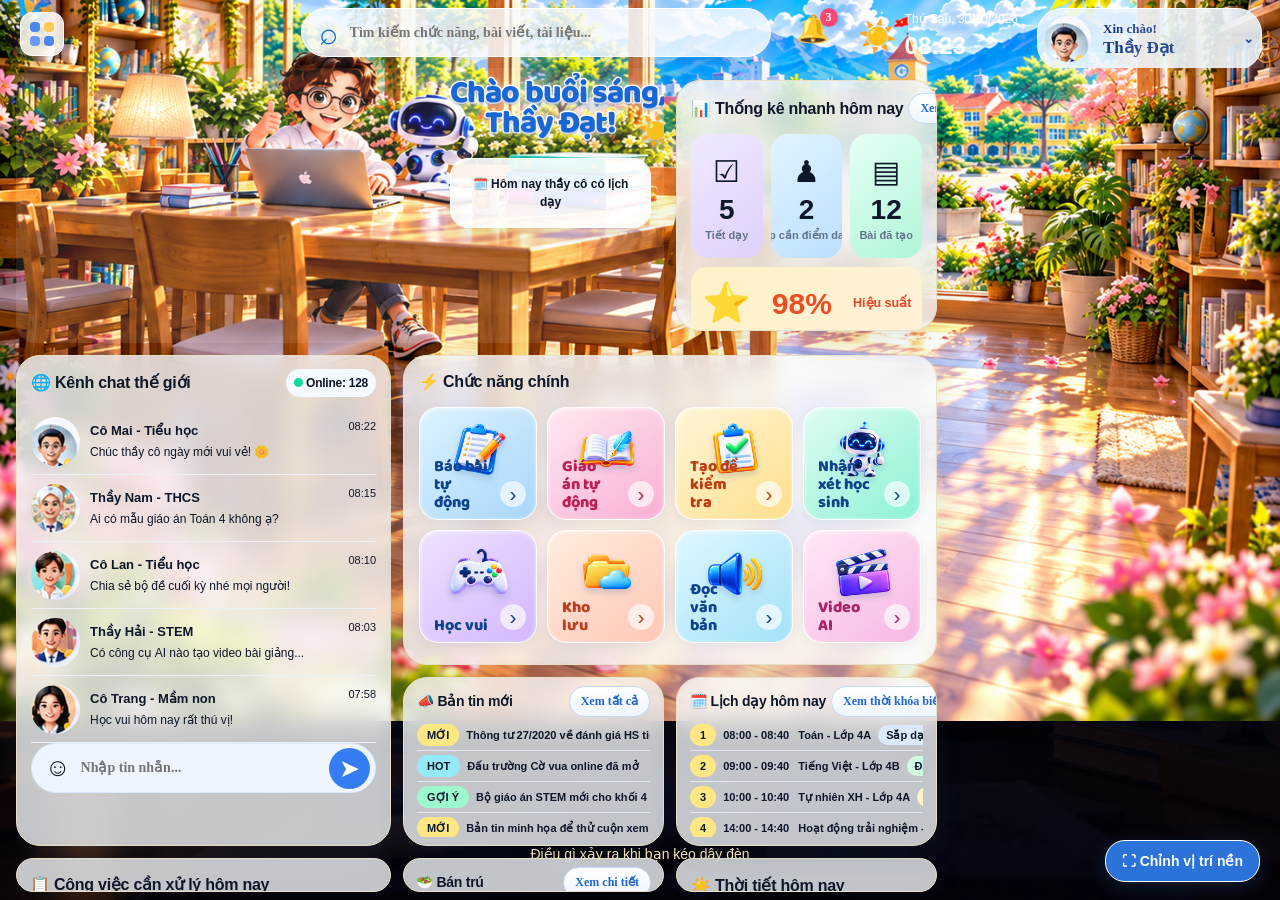
==== commit e8a69ba8: "Fix duplicate head tags and JS leak" ====
--- a/static/index.html
+++ b/static/index.html
@@ -4727,12 +4727,14 @@
   window.scrollTo(0,0);
   if(typeof bbga_loadWeeks === 'function') bbga_loadWeeks();
 }
-// Override tab() to handle old tab 1/2 redirects
-const _origTab = window.tab;
-window.tab = function(t){
-  if(t===1 || t===2){ bbgaShow(); return; }
-  if(typeof _origTab === 'function') _origTab(t);
-};
+// Override tab() to handle old tab 1/2 redirects - wait for tab to be defined
+document.addEventListener('DOMContentLoaded', function(){
+  const _origTab = window.tab;
+  window.tab = function(t){
+    if(t===1 || t===2){ bbgaShow(); return; }
+    if(typeof _origTab === 'function') return _origTab(t);
+  };
+});
 </script>
 </head>
 <script>
@@ -4749,7 +4751,8 @@
   }
 });
 </script>
-</head></head><body>' + etCsheetHtml(etExam) + '
+</head>
+<body>
 <script src="/static/pastel/app.js?v=__V__"></script>
 <script src="/static/pastel/wallpaper-editor.js?v=__V__"></script>
 <script>
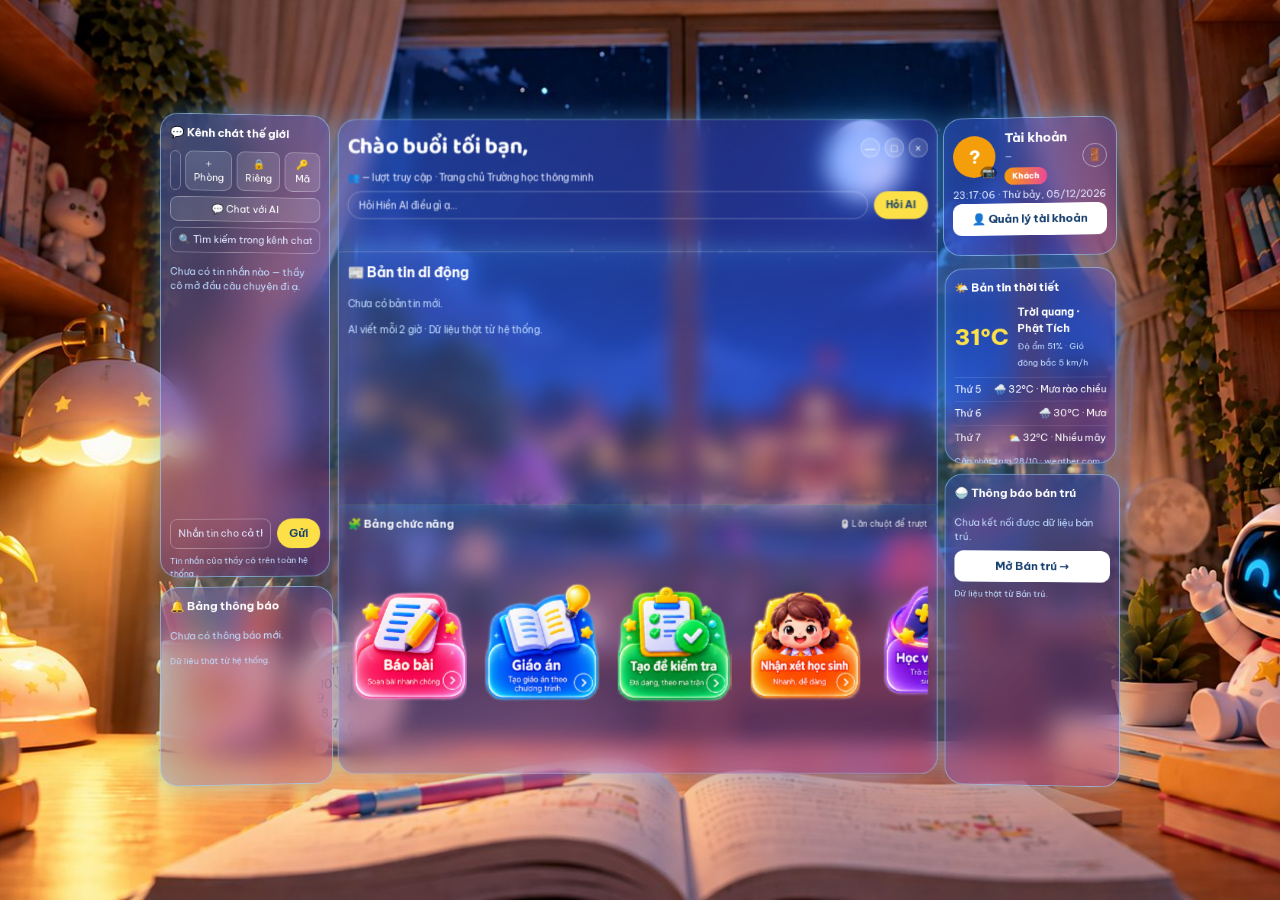
==== commit f0c545b4: "Fix JS leak, restore clean structure" ====
--- a/static/index.html
+++ b/static/index.html
@@ -1501,89 +1501,9 @@
 #homeView .hv-noti-ic{width:22px;height:22px;border-radius:50%;object-fit:cover;vertical-align:middle;margin-right:6px;border:1.5px solid #FDE047}
 #homeView .hv-vip-btn{font-size:10px;font-weight:700;padding:2px 8px;border-radius:99px;border:1px solid rgba(255,255,255,.5);background:rgba(255,255,255,.18);color:#fff;cursor:pointer;margin-left:6px;vertical-align:middle}
 </style>
-<link rel="stylesheet" href="/static/pastel/styles.css?v=__V__">
-
-<style>
-/* V24 Pastel Dashboard - override old homeView styles */
-#homeView{position:fixed;inset:0;z-index:40;overflow:auto!important;background:transparent!important}
-#homeView .dashboard{display:block!important;visibility:visible!important;position:relative;z-index:1;background:linear-gradient(180deg,rgba(255,255,255,.12),rgba(242,249,255,.26))!important}
-#homeView #pageWallpaper{display:block!important;position:fixed!important;top:0;left:0;width:100vw;height:100vh;object-fit:cover;z-index:0!important}
-#homeView.hide{display:none!important}
-/* Beat body.appmode main grid override */
-#homeView .dashboard main.main{display:grid!important;grid-template-columns:375px minmax(0,440px) minmax(0,440px) 315px!important;grid-template-rows:275px 310px 169px!important;max-width:none!important;height:auto!important;margin:0!important;padding:0!important;gap:12px!important}
-#homeView .dashboard .panel{display:block!important}
-/* Fix hero to match original mockup - boy+robot fully visible, not cut off */
-#homeView .dashboard .hero{overflow:hidden!important;min-height:275px!important;border-radius:20px!important}
-#homeView .dashboard .hero .scene{background-size:cover!important;background-position:20% center!important;overflow:hidden!important;inset:0!important;width:100%!important}
-#homeView .dashboard .hero .hero-title{z-index:2!important}
-/* Remove the big blue bar on top - make transparent like original */
-#homeView .dashboard .top{background:transparent!important;box-shadow:none!important;border:none!important}
-#homeView .dashboard{padding-top:12px!important;background:transparent!important}
-#homeView{background:transparent!important}
-body{background:transparent!important}
-/* Make top-left launcher smaller like Windows icon */
-#homeView .dashboard #launcher{width:44px!important;height:44px!important;border-radius:12px!important}
-#homeView .dashboard #launcher .four{grid-template-columns:repeat(2,10px)!important;gap:4px!important}
-#homeView .dashboard #launcher .four i{width:10px!important;height:10px!important}
-/* NO-SCROLL: fit dashboard on one screen - all items fully visible */
-#homeView{overflow:hidden!important;height:100vh!important}
-#homeView .dashboard{height:100vh!important;max-height:100vh!important;overflow:hidden!important;display:flex!important;flex-direction:column!important;padding:8px 16px!important}
-#homeView .dashboard .top{flex:none!important;height:60px!important;min-height:60px!important}
-#homeView .dashboard .main{flex:1!important;min-height:0!important;max-height:calc(100vh - 76px)!important;overflow:hidden!important;display:grid!important;grid-template-rows:minmax(0,1.6fr) minmax(0,1.8fr) minmax(0,1fr)!important;gap:10px!important}
-#homeView .dashboard .main .panel{overflow:hidden!important;min-height:0!important}
-#homeView .dashboard .main .hero{min-height:0!important}
-#homeView .dashboard .chatlist,#homeView .dashboard .newslist{overflow:hidden!important}
-/* LOCK PANEL POSITIONS - hide customize, disable drag */
-#homeView .dashboard #customize{display:none!important}
-#homeView .dashboard .tile{cursor:pointer!important}
-#homeView .dashboard .sort-buttons{display:none!important}
-</style>
-
-<script>
-// V24 Integration: routes + mock data matching original design
-(function(){
-  // Map dashboard routes to real app functions
-  if(window.configureDashboardRoutes){
-    window.configureDashboardRoutes({
-      'Báo bài tự động': 'javascript:tab(1)',
-      'Giáo án tự động': 'javascript:tab(2)',
-      'Tạo đề kiểm tra': 'javascript:etShow()',
-      'Nhận xét học sinh': 'javascript:tab(4)',
-      'Học vui': 'javascript:tab(10)',
-      'Kho lưu': 'javascript:tab(5)',
-      'Đọc văn bản': 'javascript:ttsShow()',
-      'Video AI': 'javascript:vaShow()'
-    });
-  }
-  // Mock data matching the original mockup
-  setTimeout(function(){
-    if(window.setDashboardData){
-      // Stats
-      document.querySelectorAll('[data-stat]').forEach(function(el){
-        var k = el.getAttribute('data-stat');
-        var vals = {'tiet-day':'5','lop-diem-danh':'2','bai-tao':'12','hieu-suat':'98%'};
-        if(vals[k]) el.textContent = vals[k];
-      });
-      // Online count
-      var onlineEl = document.querySelector('.online');
-      if(onlineEl) onlineEl.innerHTML = '<i></i> Online: 128';
-    }
-    // Weather - update to show 28°C
-    var weatherContent = document.querySelector('.weather-content');
-    if(weatherContent){
-      weatherContent.innerHTML = '<span>⛅</span><strong>28°C</strong><small>Nắng nhẹ, Tiên Du</small>';
-    }
-  }, 500);
-})();
-</script>
 </head><body><svg xmlns="http://www.w3.org/2000/svg" style="display:none"><!-- Biểu tượng Lucide (ISC License) --><symbol id="i-book" viewBox="0 0 24 24" fill="none" stroke="currentColor" stroke-width="1.75" stroke-linecap="round" stroke-linejoin="round"><path d="M2 3h6a4 4 0 0 1 4 4v14a3 3 0 0 0-3-3H2z"/><path d="M22 3h-6a4 4 0 0 0-4 4v14a3 3 0 0 1 3-3h7z"/></symbol><symbol id="i-user" viewBox="0 0 24 24" fill="none" stroke="currentColor" stroke-width="1.75" stroke-linecap="round" stroke-linejoin="round"><path d="M19 21v-2a4 4 0 0 0-4-4H9a4 4 0 0 0-4 4v2"/><circle cx="12" cy="7" r="4"/></symbol><symbol id="i-logout" viewBox="0 0 24 24" fill="none" stroke="currentColor" stroke-width="1.75" stroke-linecap="round" stroke-linejoin="round"><path d="M9 21H5a2 2 0 0 1-2-2V5a2 2 0 0 1 2-2h4"/><polyline points="16 17 21 12 16 7"/><line x1="21" x2="9" y1="12" y2="12"/></symbol><symbol id="i-phone" viewBox="0 0 24 24" fill="none" stroke="currentColor" stroke-width="1.75" stroke-linecap="round" stroke-linejoin="round"><path d="M22 16.92v3a2 2 0 0 1-2.18 2 19.79 19.79 0 0 1-8.63-3.07 19.5 19.5 0 0 1-6-6 19.79 19.79 0 0 1-3.07-8.67A2 2 0 0 1 4.11 2h3a2 2 0 0 1 2 1.72 12.84 12.84 0 0 0 .7 2.81 2 2 0 0 1-.45 2.11L8.09 9.91a16 16 0 0 0 6 6l1.27-1.27a2 2 0 0 1 2.11-.45 12.84 12.84 0 0 0 2.81.7A2 2 0 0 1 22 16.92z"/></symbol><symbol id="i-pen" viewBox="0 0 24 24" fill="none" stroke="currentColor" stroke-width="1.75" stroke-linecap="round" stroke-linejoin="round"><path d="M12 20h9"/><path d="M16.5 3.5a2.12 2.12 0 0 1 3 3L7 19l-4 1 1-4Z"/></symbol><symbol id="i-star" viewBox="0 0 24 24" fill="none" stroke="currentColor" stroke-width="1.75" stroke-linecap="round" stroke-linejoin="round"><polygon points="12 2 15.09 8.26 22 9.27 17 14.14 18.18 21.02 12 17.77 5.82 21.02 7 14.14 2 9.27 8.91 8.26 12 2"/></symbol><symbol id="i-lock" viewBox="0 0 24 24" fill="none" stroke="currentColor" stroke-width="1.75" stroke-linecap="round" stroke-linejoin="round"><rect width="18" height="11" x="3" y="11" rx="2" ry="2"/><path d="M7 11V7a5 5 0 0 1 10 0v4"/></symbol><symbol id="i-eye" viewBox="0 0 24 24" fill="none" stroke="currentColor" stroke-width="1.75" stroke-linecap="round" stroke-linejoin="round"><path d="M2 12s3-7 10-7 10 7 10 7-3 7-10 7-10-7-10-7Z"/><circle cx="12" cy="12" r="3"/></symbol><symbol id="i-eyeoff" viewBox="0 0 24 24" fill="none" stroke="currentColor" stroke-width="1.75" stroke-linecap="round" stroke-linejoin="round"><path d="M9.88 9.88a3 3 0 1 0 4.24 4.24"/><path d="M10.73 5.08A10.43 10.43 0 0 1 12 5c7 0 10 7 10 7a13.16 13.16 0 0 1-1.67 2.68"/><path d="M6.61 6.61A13.526 13.526 0 0 0 2 12s3 7 10 7a9.74 9.74 0 0 0 5.39-1.61"/><line x1="2" x2="22" y1="2" y2="22"/></symbol><symbol id="i-file" viewBox="0 0 24 24" fill="none" stroke="currentColor" stroke-width="1.75" stroke-linecap="round" stroke-linejoin="round"><path d="M14.5 2H6a2 2 0 0 0-2 2v16a2 2 0 0 0 2 2h12a2 2 0 0 0 2-2V7.5L14.5 2z"/><polyline points="14 2 14 8 20 8"/><line x1="16" x2="8" y1="13" y2="13"/><line x1="16" x2="8" y1="17" y2="17"/></symbol><symbol id="i-upload" viewBox="0 0 24 24" fill="none" stroke="currentColor" stroke-width="1.75" stroke-linecap="round" stroke-linejoin="round"><path d="M21 15v4a2 2 0 0 1-2 2H5a2 2 0 0 1-2-2v-4"/><polyline points="17 8 12 3 7 8"/><line x1="12" x2="12" y1="3" y2="15"/></symbol><symbol id="i-download" viewBox="0 0 24 24" fill="none" stroke="currentColor" stroke-width="1.75" stroke-linecap="round" stroke-linejoin="round"><path d="M21 15v4a2 2 0 0 1-2 2H5a2 2 0 0 1-2-2v-4"/><polyline points="7 10 12 15 17 10"/><line x1="12" x2="12" y1="15" y2="3"/></symbol><symbol id="i-cloud" viewBox="0 0 24 24" fill="none" stroke="currentColor" stroke-width="1.75" stroke-linecap="round" stroke-linejoin="round"><path d="M4 14.899A7 7 0 1 1 15.71 8h1.79a4.5 4.5 0 0 1 2.5 8.242"/><path d="M12 12v9"/><path d="m16 16-4-4-4 4"/></symbol><symbol id="i-sparkles" viewBox="0 0 24 24" fill="none" stroke="currentColor" stroke-width="1.75" stroke-linecap="round" stroke-linejoin="round"><path d="m12 3-1.9 5.8a2 2 0 0 1-1.3 1.3L3 12l5.8 1.9a2 2 0 0 1 1.3 1.3L12 21l1.9-5.8a2 2 0 0 1 1.3-1.3L21 12l-5.8-1.9a2 2 0 0 1-1.3-1.3Z"/></symbol><symbol id="i-wand" viewBox="0 0 24 24" fill="none" stroke="currentColor" stroke-width="1.75" stroke-linecap="round" stroke-linejoin="round"><path d="m21.64 3.64-1.28-1.28a1.21 1.21 0 0 0-1.72 0L2.36 18.64a1.21 1.21 0 0 0 0 1.72l1.28 1.28a1.2 1.2 0 0 0 1.72 0L21.64 5.36a1.2 1.2 0 0 0 0-1.72Z"/><path d="m14 7 3 3"/><path d="M5 6v4"/><path d="M19 14v4"/><path d="M10 2v2"/><path d="M7 8H3"/><path d="M21 16h-4"/><path d="M11 3H9"/></symbol><symbol id="i-files" viewBox="0 0 24 24" fill="none" stroke="currentColor" stroke-width="1.75" stroke-linecap="round" stroke-linejoin="round"><path d="M15.5 2H8.6c-.4 0-.8.2-1.1.5-.3.3-.5.7-.5 1.1v12.8c0 .4.2.8.5 1.1.3.3.7.5 1.1.5h9.8c.4 0 .8-.2 1.1-.5.3-.3.5-.7.5-1.1V6.5L15.5 2z"/><path d="M3 7.6v12.8c0 .4.2.8.5 1.1.3.3.7.5 1.1.5h9.8"/><path d="M15 2v5h5"/></symbol><symbol id="i-chart" viewBox="0 0 24 24" fill="none" stroke="currentColor" stroke-width="1.75" stroke-linecap="round" stroke-linejoin="round"><path d="M3 3v18h18"/><path d="M18 17V9"/><path d="M13 17V5"/><path d="M8 17v-3"/></symbol><symbol id="i-check" viewBox="0 0 24 24" fill="none" stroke="currentColor" stroke-width="1.75" stroke-linecap="round" stroke-linejoin="round"><polyline points="20 6 9 17 4 12"/></symbol><symbol id="i-checkc" viewBox="0 0 24 24" fill="none" stroke="currentColor" stroke-width="1.75" stroke-linecap="round" stroke-linejoin="round"><path d="M22 11.08V12a10 10 0 1 1-5.93-9.14"/><polyline points="22 4 12 14.01 9 11.01"/></symbol><symbol id="i-alert" viewBox="0 0 24 24" fill="none" stroke="currentColor" stroke-width="1.75" stroke-linecap="round" stroke-linejoin="round"><path d="m21.73 18-8-14a2 2 0 0 0-3.48 0l-8 14A2 2 0 0 0 4 21h16a2 2 0 0 0 1.73-3Z"/><line x1="12" x2="12" y1="9" y2="13"/><line x1="12" x2="12.01" y1="17" y2="17"/></symbol><symbol id="i-sliders" viewBox="0 0 24 24" fill="none" stroke="currentColor" stroke-width="1.75" stroke-linecap="round" stroke-linejoin="round"><line x1="4" x2="4" y1="21" y2="14"/><line x1="4" x2="4" y1="10" y2="3"/><line x1="12" x2="12" y1="21" y2="12"/><line x1="12" x2="12" y1="8" y2="3"/><line x1="20" x2="20" y1="21" y2="16"/><line x1="20" x2="20" y1="12" y2="3"/><line x1="2" x2="6" y1="14" y2="14"/><line x1="10" x2="14" y1="8" y2="8"/><line x1="18" x2="22" y1="16" y2="16"/></symbol><symbol id="i-clipboard" viewBox="0 0 24 24" fill="none" stroke="currentColor" stroke-width="1.75" stroke-linecap="round" stroke-linejoin="round"><rect width="8" height="4" x="8" y="2" rx="1" ry="1"/><path d="M16 4h2a2 2 0 0 1 2 2v14a2 2 0 0 1-2 2H6a2 2 0 0 1-2-2V6a2 2 0 0 1 2-2h2"/><path d="M12 11h4"/><path d="M12 16h4"/><path d="M8 11h.01"/><path d="M8 16h.01"/></symbol><symbol id="i-cap" viewBox="0 0 24 24" fill="none" stroke="currentColor" stroke-width="1.75" stroke-linecap="round" stroke-linejoin="round"><path d="M22 10 12 5 2 10l10 5 10-5z"/><path d="M6 12v5c3 3 9 3 12 0v-5"/><path d="M22 10v6"/></symbol><symbol id="i-clip" viewBox="0 0 24 24" fill="none" stroke="currentColor" stroke-width="1.75" stroke-linecap="round" stroke-linejoin="round"><path d="m21.44 11.05-9.19 9.19a6 6 0 0 1-8.49-8.49l8.57-8.57A4 4 0 1 1 18 8.84l-8.59 8.57a2 2 0 0 1-2.83-2.83l8.49-8.48"/></symbol><symbol id="i-folder" viewBox="0 0 24 24" fill="none" stroke="currentColor" stroke-width="1.75" stroke-linecap="round" stroke-linejoin="round"><path d="m6 14 1.45-2.9A2 2 0 0 1 9.24 10H20a2 2 0 0 1 1.94 2.5l-1.55 6a2 2 0 0 1-1.94 1.5H4a2 2 0 0 1-2-2V5c0-1.1.9-2 2-2h3.93a2 2 0 0 1 1.66.9l.82 1.2a2 2 0 0 0 1.66.9H18a2 2 0 0 1 2 2v2"/></symbol><symbol id="i-clock" viewBox="0 0 24 24" fill="none" stroke="currentColor" stroke-width="1.75" stroke-linecap="round" stroke-linejoin="round"><circle cx="12" cy="12" r="10"/><polyline points="12 6 12 12 16 14"/></symbol><symbol id="i-circle" viewBox="0 0 24 24" fill="none" stroke="currentColor" stroke-width="1.75" stroke-linecap="round" stroke-linejoin="round"><circle cx="12" cy="12" r="9"/></symbol><symbol id="i-search" viewBox="0 0 24 24" fill="none" stroke="currentColor" stroke-width="1.75" stroke-linecap="round" stroke-linejoin="round"><circle cx="11" cy="11" r="8"/><path d="m21 21-4.3-4.3"/></symbol><symbol id="i-bell" viewBox="0 0 24 24" fill="none" stroke="currentColor" stroke-width="1.75" stroke-linecap="round" stroke-linejoin="round"><path d="M6 8a6 6 0 0 1 12 0c0 7 3 9 3 9H3s3-2 3-9"/><path d="M10.3 21a1.94 1.94 0 0 0 3.4 0"/></symbol><symbol id="i-users" viewBox="0 0 24 24" fill="none" stroke="currentColor" stroke-width="1.75" stroke-linecap="round" stroke-linejoin="round"><path d="M16 21v-2a4 4 0 0 0-4-4H6a4 4 0 0 0-4 4v2"/><circle cx="9" cy="7" r="4"/><path d="M22 21v-2a4 4 0 0 0-3-3.87"/><path d="M16 3.13a4 4 0 0 1 0 7.75"/></symbol><symbol id="i-login" viewBox="0 0 24 24" fill="none" stroke="currentColor" stroke-width="1.75" stroke-linecap="round" stroke-linejoin="round"><path d="M15 3h4a2 2 0 0 1 2 2v14a2 2 0 0 1-2 2h-4"/><polyline points="10 17 15 12 10 7"/><line x1="15" x2="3" y1="12" y2="12"/></symbol><symbol id="i-sun" viewBox="0 0 24 24" fill="none" stroke="currentColor" stroke-width="1.75" stroke-linecap="round" stroke-linejoin="round"><circle cx="12" cy="12" r="4"/><path d="M12 2v2"/><path d="M12 20v2"/><path d="m4.93 4.93 1.41 1.41"/><path d="m17.66 17.66 1.41 1.41"/><path d="M2 12h2"/><path d="M20 12h2"/><path d="m6.34 17.66-1.41 1.41"/><path d="m19.07 4.93-1.41 1.41"/></symbol><symbol id="i-moon" viewBox="0 0 24 24" fill="none" stroke="currentColor" stroke-width="1.75" stroke-linecap="round" stroke-linejoin="round"><path d="M12 3a6 6 0 0 0 9 9 9 9 0 1 1-9-9Z"/></symbol><symbol id="i-cal" viewBox="0 0 24 24" fill="none" stroke="currentColor" stroke-width="1.75" stroke-linecap="round" stroke-linejoin="round"><rect width="18" height="18" x="3" y="4" rx="2"/><path d="M16 2v4M8 2v4M3 10h18M8 14h.01M12 14h.01M16 14h.01M8 18h.01M12 18h.01"/></symbol><symbol id="i-edit" viewBox="0 0 24 24" fill="none" stroke="currentColor" stroke-width="1.75" stroke-linecap="round" stroke-linejoin="round"><path d="M12 20h9"/><path d="M16.5 3.5a2.12 2.12 0 0 1 3 3L7 19l-4 1 1-4Z"/></symbol><symbol id="i-home" viewBox="0 0 24 24" fill="none" stroke="currentColor" stroke-width="2" stroke-linecap="round" stroke-linejoin="round"><path d="m3 9 9-7 9 7v11a2 2 0 0 1-2 2H5a2 2 0 0 1-2-2z"/><polyline points="9 22 9 12 15 12 15 22"/></symbol><symbol id="i-send" viewBox="0 0 24 24" fill="none" stroke="currentColor" stroke-width="2" stroke-linecap="round" stroke-linejoin="round"><path d="m22 2-7 20-4-9-9-4Z"/><path d="M22 2 11 13"/></symbol><symbol id="i-chev" viewBox="0 0 24 24" fill="none" stroke="currentColor" stroke-width="2.5" stroke-linecap="round" stroke-linejoin="round"><path d="m9 18 6-6-6-6"/></symbol></svg>
 <header class="v9 hide" id="hdr"><div class="banner" role="img" aria-label="Báo bài - Giáo án · Đơn giản - Nhanh chóng - Hiệu quả · Vì những ngày dạy học hạnh phúc"><div class="bl"></div><div class="br"></div><h1 class="sr">Báo bài - Giáo án</h1></div>
-<div class="hbar"><style>
-#navdrop{display:flex!important;overflow-x:auto!important;overflow-y:hidden!important;white-space:nowrap!important;-webkit-overflow-scrolling:touch!important;scrollbar-width:none!important;gap:6px!important;padding:4px!important}
-#navdrop::-webkit-scrollbar{display:none!important}
-#navdrop button{flex:none!important}
-.hbar{overflow:visible!important}
-</style><div id="navdrop"><button id="t1" class="on" role="menuitem" onclick="bbgaShow()"><span class="te">📒</span>Báo bài & Giáo án</button><button id="t2" role="menuitem" style="display:none" onclick="tab(2)"><span class="te">📗</span>Giáo án</button><button id="t3" role="menuitem" onclick="etShow()"><span class="te">📝</span>Tạo đề</button><button id="t4" role="menuitem" onclick="tab(4)"><span class="te">🧒</span>Nhận xét</button><button id="t5" role="menuitem" onclick="tab(5)"><span class="te">🗂️</span>Kho lưu</button><button id="t8" role="menuitem" onclick="ttsShow()"><span class="te">🔊</span>Đọc văn bản</button><button id="t9" role="menuitem" onclick="tab(9)"><span class="te">🧰</span>Công cụ lớp học</button><button id="t10" role="menuitem" onclick="tab(10)"><span class="te">🎮</span>Học vui chơi giỏi</button><button id="t11" role="menuitem" onclick="tab(11)"><span class="te">🎓</span>Giáo viên ôn VC</button><button id="t12" role="menuitem" onclick="tab(12)"><span class="te">🍚</span>Bán trú thông minh</button><button id="t13" role="menuitem" onclick="tab(13)"><span class="te">🍚</span>Bán trú</button><button id="tva" role="menuitem" onclick="vaShow()"><span class="te">🎬</span>Tạo video AI</button><button id="tcv" role="menuitem" onclick="cvShow()"><span class="te">♟️</span>Cờ vua</button></div><button class="btn light" type="button" onclick="homeShow()" style="margin-left:8px">🏠 Trang chủ</button><div class="hright"><div class="acard"><span class="aav"><svg class="i"><use href="#i-user"/></svg></span><span><small>Người viết phần mềm</small><b>Lê Đắc Đạt</b></span></div><a class="aphone" href="tel:0865291703"><svg class="i"><use href="#i-phone"/></svg>0865291703</a>
+<div class="hbar"><div id="navdrop" class="hide"><button id="t1" class="on" role="menuitem" onclick="tab(1)"><span class="te">📒</span>Báo bài</button><button id="t2" role="menuitem" style="display:none" onclick="tab(2)"><span class="te">📗</span>Giáo án</button><button id="t3" role="menuitem" onclick="etShow()"><span class="te">📝</span>Tạo đề</button><button id="t4" role="menuitem" onclick="tab(4)"><span class="te">🧒</span>Nhận xét</button><button id="t5" role="menuitem" onclick="tab(5)"><span class="te">🗂️</span>Kho lưu</button><button id="t8" role="menuitem" onclick="ttsShow()"><span class="te">🔊</span>Đọc văn bản</button><button id="t9" role="menuitem" onclick="tab(9)"><span class="te">🧰</span>Công cụ lớp học</button><button id="t10" role="menuitem" onclick="tab(10)"><span class="te">🎮</span>Học vui chơi giỏi</button><button id="t11" role="menuitem" onclick="tab(11)"><span class="te">🎓</span>Giáo viên ôn VC</button><button id="t12" role="menuitem" onclick="tab(12)"><span class="te">🍚</span>Bán trú thông minh</button><button id="t13" role="menuitem" onclick="tab(13)"><span class="te">🍚</span>Bán trú</button><button id="tva" role="menuitem" onclick="vaShow()"><span class="te">🎬</span>Tạo video AI</button><button id="tcv" role="menuitem" onclick="cvShow()"><span class="te">♟️</span>Cờ vua</button></div><button class="btn light" type="button" onclick="homeShow()" style="margin-left:8px">🏠 Trang chủ</button><div class="hright"><div class="acard"><span class="aav"><svg class="i"><use href="#i-user"/></svg></span><span><small>Người viết phần mềm</small><b>Lê Đắc Đạt</b></span></div><a class="aphone" href="tel:0865291703"><svg class="i"><use href="#i-phone"/></svg>0865291703</a>
 <div class="user hide" id="userbox"><div class="ledbox" title="Tổng số lượt thầy/cô đã truy cập phần mềm"><span class="ledlab">👥 LƯỢT TRUY CẬP</span><span class="lednum" id="lednum">------</span></div><button class="admb hide" id="admbtn" type="button" onclick="openAdm()" title="Quản lý tài khoản"><svg class="i"><use href="#i-users"/></svg><span class="lo">Quản lý tài khoản</span><span class="badge hide" id="admbadge">0</span></button><button class="admb hide" id="visitbtn" type="button" onclick="openVisits()" title="Thông báo người truy cập"><svg class="i"><use href="#i-bell"/></svg><span class="lo">Người truy cập</span><span class="badge hide" id="visitbadge">0</span></button><div class="umenu" id="umenu"><button class="uchip" type="button" onclick="uMenuToggle(event)" aria-haspopup="true" aria-expanded="false" title="Tài khoản của thầy/cô"><svg class="i"><use href="#i-user"/></svg><span id="uname"></span><span id="utier" class="utier hide"></span><span class="ucaret">▾</span></button><div class="udrop hide" id="udrop" role="menu"><button type="button" role="menuitem" onclick="pwOpen()">🔑 Đổi mật khẩu</button><button type="button" role="menuitem" onclick="giOpen()">📝 Thông tin giáo án</button><button type="button" role="menuitem" onclick="logout()">🚪 Đăng xuất</button></div></div></div></div></div></header>
 <section id="login" class="hide off">
 <div class="stage" id="stage">
@@ -1944,76 +1864,7 @@
    </div>
   <div class="sticky" id="p2pv"><div style="display:flex;gap:14px;flex:1;min-height:0;min-width:0;width:100%;height:100%;align-items:stretch"><div class="card" style="flex:1 1 0;min-width:0;display:flex;flex-direction:column;min-height:0"><div class="step bbband"><div class="num" style="background:#ffffff33">📋</div><div><h2>Báo bài <span id="bbcmpw"></span></h2><p>Đối chiếu với giáo án đã ghép ở khung bên cạnh.</p></div></div><div id="bbcmp" style="flex:1;min-height:0;overflow:auto"><p class="muted" style="padding:10px">Anh chọn tuần ở Bước 1 — báo bài của tuần đó sẽ hiện ở đây để đối chiếu với giáo án đã ghép bên cạnh.</p></div></div><div class="card pvcard" style="flex:1 1 0;min-width:0;display:flex;flex-direction:column;min-height:0"><div class="step rsband"><div class="num eye"><svg class="i"><use href="#i-chart"/></svg></div><div><h2>Kết quả</h2><p>Tóm tắt từng TIẾT sau khi ghép.</p></div></div><div id="gres"><p class="muted">Bấm “Tạo giáo án” để xem kết quả ở đây.</p></div><div id="gact" style="display:none;gap:8px;align-items:center;border-top:1px solid #e6ecf5;padding-top:12px;margin-top:10px"><a class="btn green" id="gdl2" href="#" style="flex:1;justify-content:center;white-space:nowrap"><svg class="i"><use href="#i-download"/></svg>Tải giáo án về máy</a><button class="btn blue" type="button" style="flex:1;justify-content:center;white-space:nowrap" onclick="gvOpen()">👁️ Xem giáo án</button></div></div></div></div>
  </div>
- 
-<!-- UNIFIED BÁO BÀI & GIÁO ÁN - New flow per Thầy Đạt 2026-11-01 -->
-<div id="pBBGA" class="grid hide" style="display:none">
-<div class="card" style="grid-column:1/-1">
-<div class="p2bar" style="display:flex;align-items:center;gap:10px;margin-bottom:12px">
-<h2 style="margin:0">📋 Báo bài & Giáo án</h2>
-<span class="muted">Luồng gộp: làm báo bài trước, rồi đến giáo án</span>
-</div>
-
-<!-- PHẦN 1: BÁO BÀI -->
-<div class="step bbband"><div class="num">📋</div><div><h2>PHẦN 1: BÁO BÀI</h2><p>Tải mẫu, chọn file cần chép, chọn tuần, tạo báo bài.</p></div></div>
-
-<div style="display:grid;grid-template-columns:1fr 1fr 1fr;gap:12px;margin:12px 0">
-<div class="card" style="margin:0">
-<h3>Bước 1: Báo bài mẫu</h3>
-<p class="muted">File mẫu có sẵn các TIẾT, để trống nội dung. Tải 1 lần dùng mãi.</p>
-<label class="drop" data-drop><input type="file" id="bbga_mau" accept=".docx"><div class="ic">📄</div><b>Chạm để chọn file báo bài mẫu</b><div class="files"></div></label>
-<button class="btn blue" onclick="bbga_uploadMau(this)" style="width:100%;margin-top:8px">Tải lên báo bài mẫu</button>
-<div id="bbga_mau_st" class="muted" style="margin-top:6px"></div>
-</div>
-
-<div class="card" style="margin:0">
-<h3>Bước 2: Báo bài cần sao chép</h3>
-<p class="muted">File có sẵn nội dung các bài dạy.</p>
-<label class="drop" data-drop><input type="file" id="bbga_phu" accept=".docx"><div class="ic">📄</div><b>Chạm để chọn file cần sao chép</b><div class="files"></div></label>
-<button class="btn blue" onclick="bbga_parsePhu(this)" style="width:100%;margin-top:8px">Phân tích các tuần</button>
-<div id="bbga_weeks" style="margin-top:8px"></div>
-</div>
-
-<div class="card" style="margin:0">
-<h3>Bước 3: Tạo báo bài</h3>
-<p class="muted">Chọn tuần cần chép (có thể chọn nhiều tuần), rồi bấm tạo.</p>
-<div id="bbga_weeklist" style="margin:8px 0"></div>
-<button class="btn green" onclick="bbga_create(this)" style="width:100%">✨ Tạo báo bài</button>
-<div id="bbga_result" style="margin-top:8px"></div>
-</div>
-</div>
-
-<!-- PHẦN 2: GIÁO ÁN -->
-<div class="step rsband"><div class="num">📝</div><div><h2>PHẦN 2: GIÁO ÁN</h2><p>Tải mẫu giáo án, tải file cần chép, bấm tạo giáo án.</p></div></div>
-
-<div style="display:grid;grid-template-columns:1fr 1fr 1fr;gap:12px;margin:12px 0">
-<div class="card" style="margin:0">
-<h3>Bước 4: Giáo án mẫu</h3>
-<p class="muted">File mẫu có sẵn các TIẾT, để trống nội dung.</p>
-<label class="drop" data-drop><input type="file" id="bbga_gamau" accept=".docx"><div class="ic">📄</div><b>Chạm để chọn file giáo án mẫu</b><div class="files"></div></label>
-<button class="btn blue" onclick="bbga_uploadGaMau(this)" style="width:100%;margin-top:8px">Tải lên giáo án mẫu</button>
-<div id="bbga_gamau_st" class="muted" style="margin-top:6px"></div>
-</div>
-
-<div class="card" style="margin:0">
-<h3>Bước 5: Giáo án cần sao chép</h3>
-<p class="muted">File có sẵn nội dung các bài dạy. Có thể chọn nhiều file.</p>
-<label class="drop" data-drop><input type="file" id="bbga_gaphu" accept=".docx" multiple><div class="ic">📄</div><b>Chạm để chọn các file cần sao chép</b><div class="files"></div></label>
-<div style="margin-top:8px"><label>Tuần: <select id="bbga_gaweek"><option value="">Chọn tuần…</option></select></label></div>
-</div>
-
-<div class="card" style="margin:0">
-<h3>Bước 6: Tạo giáo án</h3>
-<p class="muted">Bấm để tạo giáo án từ các file đã tải.</p>
-<button class="btn green" onclick="bbga_createGA(this)" style="width:100%;margin-top:8px">✨ Tạo giáo án</button>
-<div id="bbga_ga_result" style="margin-top:8px"></div>
-</div>
-</div>
-
-</div>
-</div>
-<!-- END UNIFIED -->
-
-<div id="p3" class="grid hide">
+ <div id="p3" class="grid hide">
   <div><div style="margin:2px 0 12px"><button type="button" onclick="etShow()" style="width:100%;padding:10px;border:0;border-radius:10px;background:#2563eb;color:#fff;font-weight:700;cursor:pointer">← Giao diện EduTest</button></div>
    <div class="card c1 de1"><div class="step"><div class="num">1</div><div><h2>Thông tin đề</h2><p>Phần đầu đề theo trường của thầy cô.</p></div></div>
     <div class="dgrid"><div><label class="f" for="dxa">UBND xã</label><input class="tx" id="dxa" placeholder="VD: Hoà Bình" autocomplete="off"></div><div><label class="f" for="dtruong">Trường</label><input class="tx" id="dtruong" placeholder="VD: TH Kim Đồng" autocomplete="off"></div>
@@ -2218,38 +2069,72 @@
 </main>
 <div id="homeView">
 <span id="hmname" style="display:none"></span><span id="hmusername" style="display:none"></span><span id="hmvisits" style="display:none"></span><span id="hmbadge" style="display:none"></span>
-
-<img id="pageWallpaper" src="/static/pastel/nen-moi-thay-gui.png" alt="" aria-hidden="true"><div class="dashboard" id="dashboard"><button id="launcher" class="launcher" aria-label="Mở danh sách chức năng" aria-expanded="false"><span class="four"><i></i><i></i><i></i><i></i></span></button><nav id="flyout" class="flyout" aria-label="Danh sách chức năng"><h3>Trường học thông minh</h3><div id="menuItems"></div></nav>
-<header class="top"><div class="searchbox"><span>⌕</span><input placeholder="Tìm kiếm chức năng, bài viết, tài liệu..." id="search" aria-label="Tìm kiếm"></div><button class="bell" aria-label="Thông báo">🔔<sup>3</sup></button><div class="date"><span>☀️</span><div><small id="day">Thứ Sáu, 30/10/2026</small><b id="hour">08:23</b></div></div><button class="user" id="userBtn"><img src="/static/pastel/avatar1.png" alt=""><span>Xin chào!<strong id="accountName">Thầy Đạt</strong></span><span>⌄</span></button></header>
-<main class="main">
-<section class="hero"><div class="scene"></div><div class="hero-title"><h1><span id="greet">Chào buổi sáng,</span><span id="heroName">Thầy Đạt!</span><span class="sun">☀️</span></h1><div class="hero-caption">🗓️ <span id="heroSummary">Hôm nay thầy cô có lịch dạy</span></div></div></section>
-<section class="stats panel"><h2>📊 Thống kê nhanh hôm nay <button class="outline" data-route="Thống kê">Xem chi tiết</button></h2><div class="stattiles"><div class="st lavender"><span>☑</span><strong data-stat="periods">5</strong><small>Tiết dạy</small></div><div class="st sky"><span>♟</span><strong data-stat="attendance">2</strong><small>Lớp cần điểm danh</small></div><div class="st mint"><span>▤</span><strong data-stat="created">12</strong><small>Bài đã tạo</small></div></div><div class="efficiency"><span>⭐</span><strong data-stat="efficiency">98%</strong><small>Hiệu suất</small></div></section>
-<section class="weather panel"><h2>☀️ Thời tiết hôm nay</h2><div class="weather-content"><span>⛅</span><strong id="temperature">—</strong><small id="weatherDesc">Chưa kết nối thời tiết</small></div></section>
-<section class="chat panel"><h2>🌐 Kênh chat thế giới <span class="online"><i></i> Online: 128</span></h2><div class="chatlist" id="chatlist"><div class="chatrow"><img src="/static/pastel/avatar1.png"><div><strong>Cô Mai - Tiểu học</strong><p>Chúc thầy cô ngày mới vui vẻ! 🌼</p></div><time>08:22</time></div><div class="chatrow"><img src="/static/pastel/avatar2.png"><div><strong>Thầy Nam - THCS</strong><p>Ai có mẫu giáo án Toán 4 không ạ?</p></div><time>08:15</time></div><div class="chatrow"><img src="/static/pastel/avatar3.png"><div><strong>Cô Lan - Tiểu học</strong><p>Chia sẻ bộ đề cuối kỳ nhé mọi người!</p></div><time>08:10</time></div><div class="chatrow"><img src="/static/pastel/avatar4.png"><div><strong>Thầy Hải - STEM</strong><p>Có công cụ AI nào tạo video bài giảng...</p></div><time>08:03</time></div><div class="chatrow"><img src="/static/pastel/avatar5.png"><div><strong>Cô Trang - Mầm non</strong><p>Học vui hôm nay rất thú vị!</p></div><time>07:58</time></div></div><form class="chatinput" id="chatForm"><span>☺</span><input id="chatText" placeholder="Nhập tin nhắn..." aria-label="Tin nhắn"><button aria-label="Gửi">➤</button></form></section>
-<section class="features panel"><h2>⚡ Chức năng chính <button class="outline" id="customize" aria-pressed="false">⚙ Sắp xếp</button></h2><div class="tiles" id="tiles">
-<div class="tile-wrap"><button class="tile b1" type="button" data-route="Báo bài tự động"><img src="/static/pastel/bao-bai.png" alt=""><strong>Báo bài tự động</strong><span class="arrow">›</span></button></div>
-<div class="tile-wrap"><button class="tile b2" type="button" data-route="Giáo án tự động"><img src="/static/pastel/giao-an.png" alt=""><strong>Giáo án tự động</strong><span class="arrow">›</span></button></div>
-<div class="tile-wrap"><button class="tile b3" type="button" data-route="Tạo đề kiểm tra"><img src="/static/pastel/tao-de.png" alt=""><strong>Tạo đề kiểm tra</strong><span class="arrow">›</span></button></div>
-<div class="tile-wrap"><button class="tile b4" type="button" data-route="Nhận xét học sinh"><img src="/static/pastel/nhan-xet.png" alt=""><strong>Nhận xét học sinh</strong><span class="arrow">›</span></button></div>
-<div class="tile-wrap"><button class="tile b5" type="button" data-route="Học vui"><img src="/static/pastel/hoc-vui.png" alt=""><strong>Học vui</strong><span class="arrow">›</span></button></div>
-<div class="tile-wrap"><button class="tile b6" type="button" data-route="Kho lưu"><img src="/static/pastel/kho-luu.png" alt=""><strong>Kho lưu</strong><span class="arrow">›</span></button></div>
-<div class="tile-wrap"><button class="tile b7" type="button" data-route="Đọc văn bản"><img src="/static/pastel/doc-van-ban.png" alt=""><strong>Đọc văn bản</strong><span class="arrow">›</span></button></div>
-<div class="tile-wrap"><button class="tile b8" type="button" data-route="Video AI"><img src="/static/pastel/video-ai.png" alt=""><strong>Video AI</strong><span class="arrow">›</span></button></div>
-</div><p id="sortHelp" class="sort-help" hidden>Sử dụng các nút mũi tên để thay đổi thứ tự. Chọn “Hoàn tất” để thoát.</p></section>
-<section class="tasks panel"><h2>📋 Công việc cần xử lý hôm nay</h2><div class="tasks-inner"><button data-route="Điểm danh"><span class="taskico pink">♟</span> Lớp cần điểm danh <b data-stat="attendance">2</b> ❯</button><button data-route="Duyệt bài"><span class="taskico green">▤</span> Bài chờ duyệt <b data-stat="pending">3</b> ❯</button><button data-route="Thông báo"><span class="taskico yellow">♟</span> Thông báo mới <b data-stat="notices">3</b> ❯</button><button data-route="Lịch họp"><span class="taskico red">▣</span> Lịch họp chuyên môn <b>14:00</b> ❯</button></div></section>
-<section class="news panel"><h2>📣 Bản tin mới <button class="outline" id="newsExpand">Xem tất cả</button></h2><div id="newsList" class="newslist"><div><em>MỚI</em> Thông tư 27/2020 về đánh giá HS tiểu học đã có bộ câu hỏi</div><div><em class="hot">HOT</em> Đấu trường Cờ vua online đã mở</div><div><em class="suggest">GỢI Ý</em> Bộ giáo án STEM mới cho khối 4</div><div><em>MỚI</em> Bản tin minh họa để thử cuộn xem tin cũ</div><div><em class="suggest">TIN</em> Thông báo lưu trữ minh họa</div></div></section>
-<section class="schedule panel"><h2>🗓️ Lịch dạy hôm nay <button class="outline" data-route="Thời khóa biểu">Xem thời khóa biểu</button></h2><div id="scheduleList"><div class="newslist">
-<div><em>1</em> 08:00 - 08:40 &nbsp; Toán - Lớp 4A <span style="float:right;background:#dbeafe;border-radius:10px;padding:2px 8px;font-size:11px">Sắp dạy</span></div>
-<div><em>2</em> 09:00 - 09:40 &nbsp; Tiếng Việt - Lớp 4B <span style="float:right;background:#d1fae5;border-radius:10px;padding:2px 8px;font-size:11px">Đang dạy</span></div>
-<div><em>3</em> 10:00 - 10:40 &nbsp; Tự nhiên XH - Lớp 4A <span style="float:right;background:#fef3c7;border-radius:10px;padding:2px 8px;font-size:11px">Chuẩn bị</span></div>
-<div><em>4</em> 14:00 - 14:40 &nbsp; Hoạt động trải nghiệm - Lớp 4C <span style="float:right;background:#dbeafe;border-radius:10px;padding:2px 8px;font-size:11px">Sắp dạy</span></div>
-</div></div></section>
-<section class="meals panel"><h2>🥗 Bán trú <button class="outline" data-route="Bán trú">Xem chi tiết</button></h2><div class="mealrow">🍴 Hôm nay <b data-stat="meals">319 suất</b></div><div class="mealrow">👤 Báo nghỉ <b data-stat="absences">3 em</b></div><div class="mealrow">📃 Chờ duyệt <b data-stat="mealPending">2</b></div><div class="mealrow">✅ Đã chốt <b data-stat="confirmed">316 suất</b></div></section>
-</main><div class="toast" id="toast"></div><div class="dialog" id="dialog" hidden><form id="profileForm"><button class="close" type="button" id="closeDialog">×</button><h3>Tên hiển thị</h3><input id="newName" placeholder="Thầy Đạt / Cô Lan"><button class="save">Áp dụng</button></form></div></div><button type="button" id="wallpaperToolButton" aria-pressed="false">⛶ Chỉnh vị trí nền</button>
-<div id="wallpaperFrame" hidden aria-label="Kéo ảnh nền và co giãn 4 góc"><span class="wallpaperHelp">Kéo bên trong để di chuyển · Kéo góc để thu/phóng</span>
-<button class="resizeHandle tl" data-handle="tl" aria-label="Góc trên trái"></button><button class="resizeHandle tr" data-handle="tr" aria-label="Góc trên phải"></button><button class="resizeHandle bl" data-handle="bl" aria-label="Góc dưới trái"></button><button class="resizeHandle br" data-handle="br" aria-label="Góc dưới phải"></button></div>
-<div id="wallpaperControls" hidden><strong>Chỉnh ảnh nền V24</strong><label>Kích thước <input id="wallpaperSize" type="range" min="25" max="200" value="100"><output id="wallpaperSizeValue">100%</output></label><button type="button" id="wallpaperReset">Đặt lại</button><button type="button" id="wallpaperCopy">Sao chép thông số</button></div>
-
+<img class="hv-bg" src="/static/img/hv-desk-bright.jpg?v=__V__" alt="">
+<div class="hv-stage">
+<div class="hv-board hv-main">
+<div class="hv-winbar"><div class="hv-greet"><b id="hvGreet">Chào buổi chiều bạn,</b></div><div class="hv-winbtns"><button type="button" class="hv-winbtn" title="Thu gọn tất cả" onclick="hvWinMin()">—</button><button type="button" class="hv-winbtn" title="Phóng to cả cụm" onclick="hvWinMax()">□</button><button type="button" class="hv-winbtn hv-winx" title="Ẩn trang chủ" onclick="hvWinClose()">×</button></div></div>
+<div class="hv-note">👥 <span id="hvVisits">…</span> lượt truy cập · Trang chủ Trường học thông minh</div>
+<div class="hv-ai"><input id="hvAiIn" placeholder="Hỏi Hiền AI điều gì ạ…" onkeydown="if(event.key==='Enter')hvAskAi()"><button type="button" onclick="hvAskAi()">Hỏi AI</button></div>
+</div>
+<div class="hv-board hv-func">
+<h3>🧩 Bảng chức năng <span class="hv-hint">🖱️ Lăn chuột để trượt</span></h3>
+<div class="hv-tiles">
+<button class="hv-tile hv-tile-img" type="button" onclick="tab(1)" aria-label="Báo bài — Soạn bài nhanh chóng" title="Báo bài"><img src="/static/img/hv-btn-bao-bai.png?v=__V__" alt="Báo bài"></button>
+<button class="hv-tile hv-tile-img" type="button" onclick="tab(2)" aria-label="Giáo án — Tạo giáo án theo chương trình" title="Giáo án"><img src="/static/img/hv-btn-giao-an.png?v=__V__" alt="Giáo án"></button>
+<button class="hv-tile hv-tile-img" type="button" onclick="etShow()" aria-label="Tạo đề kiểm tra — Đa dạng, theo ma trận" title="Tạo đề kiểm tra"><img src="/static/img/hv-btn-tao-de.png?v=__V__" alt="Tạo đề kiểm tra"></button>
+<button class="hv-tile hv-tile-img" type="button" onclick="tab(4)" aria-label="Nhận xét học sinh — Nhanh, dễ dàng" title="Nhận xét học sinh"><img src="/static/img/hv-btn-nhan-xet.png?v=__V__" alt="Nhận xét học sinh"></button>
+<button class="hv-tile hv-tile-img" type="button" onclick="tab(10)" aria-label="Học vui chơi giỏi — Trò chơi học tập sinh động" title="Học vui chơi giỏi"><img src="/static/img/hv-btn-hoc-vui.png?v=__V__" alt="Học vui chơi giỏi"></button>
+<button class="hv-tile hv-tile-img" type="button" onclick="tab(5)" aria-label="Kho lưu — Lưu trữ và chia sẻ tài liệu" title="Kho lưu"><img src="/static/img/hv-btn-kho-luu.png?v=__V__" alt="Kho lưu"></button>
+<button class="hv-tile hv-tile-img" type="button" onclick="ttsShow()" aria-label="Đọc văn bản — Chuyển văn bản thành giọng nói" title="Đọc văn bản"><img src="/static/img/hv-btn-doc-van-ban.png?v=__V__" alt="Đọc văn bản"></button>
+<button class="hv-tile hv-tile-img" type="button" onclick="tab(9)" aria-label="Công cụ lớp học — Hỗ trợ quản lý lớp học" title="Công cụ lớp học"><img src="/static/img/hv-btn-cong-cu.png?v=__V__" alt="Công cụ lớp học"></button>
+<button class="hv-tile hv-tile-img" type="button" onclick="location.href='/diem-danh/'" aria-label="Điểm danh — Báo cơm nhanh chóng" title="Điểm danh"><img src="/static/img/hv-btn-diem-danh.png?v=__V__" alt="Điểm danh"></button>
+<button class="hv-tile hv-tile-img" type="button" onclick="cvShow()" aria-label="Đấu trường Cờ vua" title="Đấu trường Cờ vua"><img src="/static/img/hv-btn-covua.png?v=__V__" alt="Đấu trường Cờ vua"></button>
+<button class="hv-tile hv-tile-img" type="button" onclick="vaShow()" aria-label="Tạo video AI" title="Tạo video AI"><img src="/static/img/hv-btn-videoai.png?v=__V__" alt="Tạo video AI"></button>
+</div>
+</div>
+<div class="hv-board hv-acc">
+<div class="hv-acc-head"><label class="hv-av-wrap" title="Đổi ảnh đại diện"><img id="hvAvImg" src="/static/img/hv-avatar.jpeg?v=__V__" alt="avatar"><span id="hvAvInit" class="hv-av-init" style="display:none">?</span><span class="hv-av-cam">📷</span><input id="hvAvFile" type="file" accept="image/*" style="display:none" onchange="hvAvChange()"></label><div><b id="hvAccName">Tài khoản</b><small id="hvAccTier">—</small><br><span class="hv-badge" id="hvAccBadge">Khách</span></div><button class="hv-logout" type="button" title="Đăng xuất" aria-label="Đăng xuất" onclick="logout().then(function(){var h=document.getElementById('homeView');if(h)h.classList.add('hide')},function(){})">🚪</button></div>
+<div class="hv-clock" id="hvClock">--:--:--</div>
+<button class="hv-btn" type="button" onclick="openAdm()">👤 Quản lý tài khoản</button>
+</div>
+<div class="hv-board hv-weather">
+<h3>🌤️ Bản tin thời tiết</h3>
+<div class="hv-w-today"><span class="hv-w-big" id="hvWBig">31°C</span><div><b id="hvWCond">Trời quang · Phật Tích</b><br><small id="hvWDetail">Độ ẩm 51% · Gió đông bắc 5 km/h</small></div></div>
+<ul class="hv-w-week" id="hvWWeek">
+<li><span>Thứ 5</span><span>🌧️ 32°C · Mưa rào chiều</span></li>
+<li><span>Thứ 6</span><span>🌧️ 30°C · Mưa</span></li>
+<li><span>Thứ 7</span><span>⛅ 32°C · Nhiều mây</span></li>
+</ul>
+<div class="hv-small" id="hvWNote">Cập nhật trưa 28/10 · weather.com</div>
+</div>
+<div class="hv-board hv-ticker">
+<h3>📰 Bản tin di động</h3>
+<div id="hvTickRows"><div class="hv-empty">Đang tải…</div></div>
+<button id="hvTickPost" class="hv-admin-btn" type="button" onclick="hvTickPost()" style="display:none">＋ Đăng thông báo</button>
+<div class="hv-small">AI viết mỗi 2 giờ · Dữ liệu thật từ hệ thống.</div>
+</div>
+<div class="hv-board hv-chat">
+<h3><span class="hv-h3t">💬 Kênh chát thế giới</span><span id="hvOnline" class="hv-online"></span></h3>
+<div class="hv-rooms"><select id="hvRoomSel" onchange="hvRoomChange()"></select><button type="button" onclick="hvRoomCreate()">＋ Phòng</button><button type="button" onclick="hvRoomPrivate()">🔒 Riêng</button><button type="button" onclick="hvRoomJoin()">🔑 Mã</button><button id="hvRoomDel" type="button" onclick="hvRoomDel()" style="display:none" title="Xóa phòng này">×</button></div>
+<div class="hv-rooms"><button class="hv-ai-btn" type="button" onclick="botOpen()">💬 Chat với AI</button><span id="hvRoomCode" class="hv-room-code" style="display:none"></span></div>
+<div class="hv-rooms hv-chat-search"><input id="hvChatSearch" placeholder="🔍 Tìm kiếm trong kênh chat…" oninput="hvChatFilter()"></div>
+<div class="hv-msgs" id="hvMsgs"><div class="hv-empty">Đang tải…</div></div>
+<div class="hv-send"><input id="hvChatIn" placeholder="Nhắn tin cho cả thế giới…" onkeydown="if(event.key==='Enter')hvChatSend()"><button type="button" onclick="hvChatSend()">Gửi</button></div>
+<div class="hv-small">Tin nhắn của thầy cô trên toàn hệ thống.</div>
+</div>
+<div class="hv-board hv-noti">
+<h3>🔔 Bảng thông báo</h3>
+<div id="hvNotiRows"><div class="hv-empty">Đang tải…</div></div>
+<div class="hv-small">Dữ liệu thật từ hệ thống.</div>
+</div>
+<div class="hv-board hv-bantru">
+<h3>🍚 Thông báo bán trú</h3>
+<div id="hvBtRows"><div class="hv-empty">Đang tải…</div></div>
+<button class="hv-btn" type="button" onclick="tab(13)">Mở Bán trú →</button>
+<div class="hv-small">Dữ liệu thật từ Bán trú.</div>
+</div>
+</div>
+<div id="hvDock"><span>Trang chủ đã ẩn:</span><button type="button" onclick="hvWinRestore()">↺ Mở lại trang chủ</button></div>
 </div>
 
 
@@ -4573,248 +4458,7 @@
   if (!etExam) { etErr('Chưa có đề mẫu để in phiếu màu'); return; }
   var w = window.open('', '_blank');
   if (!w) { etErr('Trình duyệt đã chặn cửa sổ in, thầy cho phép popup rồi bấm lại nhé'); return; }
-  w.document.write('<!DOCTYPE html><html><head><meta charset="utf-8"><title>Phiếu màu</title><style>' + etPrintCss + '</style><link rel="stylesheet" href="/static/pastel/styles.css?v=__V__">
-
-<style>
-/* V24 Pastel Dashboard - override old homeView styles */
-#homeView{position:fixed;inset:0;z-index:40;overflow:auto!important;background:transparent!important}
-#homeView .dashboard{display:block!important;visibility:visible!important;position:relative;z-index:1;background:linear-gradient(180deg,rgba(255,255,255,.12),rgba(242,249,255,.26))!important}
-#homeView #pageWallpaper{display:block!important;position:fixed!important;top:0;left:0;width:100vw;height:100vh;object-fit:cover;z-index:0!important}
-#homeView.hide{display:none!important}
-/* Beat body.appmode main grid override */
-#homeView .dashboard main.main{display:grid!important;grid-template-columns:375px minmax(0,440px) minmax(0,440px) 315px!important;grid-template-rows:275px 310px 169px!important;max-width:none!important;height:auto!important;margin:0!important;padding:0!important;gap:12px!important}
-#homeView .dashboard .panel{display:block!important}
-/* Fix hero to match original mockup - boy+robot fully visible, not cut off */
-#homeView .dashboard .hero{overflow:hidden!important;min-height:275px!important;border-radius:20px!important}
-#homeView .dashboard .hero .scene{background-size:cover!important;background-position:20% center!important;overflow:hidden!important;inset:0!important;width:100%!important}
-#homeView .dashboard .hero .hero-title{z-index:2!important}
-/* Remove the big blue bar on top - make transparent like original */
-#homeView .dashboard .top{background:transparent!important;box-shadow:none!important;border:none!important}
-#homeView .dashboard{padding-top:12px!important;background:transparent!important}
-#homeView{background:transparent!important}
-body{background:transparent!important}
-/* Make top-left launcher smaller like Windows icon */
-#homeView .dashboard #launcher{width:44px!important;height:44px!important;border-radius:12px!important}
-#homeView .dashboard #launcher .four{grid-template-columns:repeat(2,10px)!important;gap:4px!important}
-#homeView .dashboard #launcher .four i{width:10px!important;height:10px!important}
-/* NO-SCROLL: fit dashboard on one screen - all items fully visible */
-#homeView{overflow:hidden!important;height:100vh!important}
-#homeView .dashboard{height:100vh!important;max-height:100vh!important;overflow:hidden!important;display:flex!important;flex-direction:column!important;padding:8px 16px!important}
-#homeView .dashboard .top{flex:none!important;height:60px!important;min-height:60px!important}
-#homeView .dashboard .main{flex:1!important;min-height:0!important;max-height:calc(100vh - 76px)!important;overflow:hidden!important;display:grid!important;grid-template-rows:minmax(0,1.6fr) minmax(0,1.8fr) minmax(0,1fr)!important;gap:10px!important}
-#homeView .dashboard .main .panel{overflow:hidden!important;min-height:0!important}
-#homeView .dashboard .main .hero{min-height:0!important}
-#homeView .dashboard .chatlist,#homeView .dashboard .newslist{overflow:hidden!important}
-/* LOCK PANEL POSITIONS - hide customize, disable drag */
-#homeView .dashboard #customize{display:none!important}
-#homeView .dashboard .tile{cursor:pointer!important}
-#homeView .dashboard .sort-buttons{display:none!important}
-</style>
-
-<script>
-// UNIFIED BÁO BÀI & GIÁO ÁN - JavaScript
-let BBGA_phuFile = null;
-let BBGA_weekPairs = [];
-
-async function bbga_uploadMau(btn){
-  const f = document.getElementById('bbga_mau').files[0];
-  if(!f) return toast('Thầy chọn file báo bài mẫu trước nhé');
-  await busy(btn, async()=>{
-    const fd = new FormData(); fd.append('file', f);
-    await api('/api/baobai/master', {method:'POST', body:fd});
-    document.getElementById('bbga_mau_st').innerHTML = '<span style="color:green">✓ Đã tải báo bài mẫu</span>';
-    toast('Đã tải báo bài mẫu');
-  });
-}
-
-async function bbga_parsePhu(btn){
-  const f = document.getElementById('bbga_phu').files[0];
-  if(!f) return toast('Thầy chọn file cần sao chép trước nhé');
-  BBGA_phuFile = f;
-  await busy(btn, async()=>{
-    const fd = new FormData(); fd.append('file', f);
-    try {
-      const r = await api('/api/baobai/phuparse', {method:'POST', body:fd});
-      BBGA_weekPairs = r.pairs || [];
-      const box = document.getElementById('bbga_weeklist');
-      if(!BBGA_weekPairs.length){
-        box.innerHTML = '<p class="muted">Không tìm thấy tuần nào. Thầy kiểm tra lại file nhé.</p>';
-        return;
-      }
-      box.innerHTML = '<p><b>Chọn tuần cần chép:</b></p>' + BBGA_weekPairs.map((p,i)=>
-        `<label style="display:block;margin:4px 0"><input type="checkbox" class="bbga_wk" value="${p.src}" checked> Tuần ${p.src} → Tuần ${p.dst} <span class="muted">(${p.lessons} bài)</span></label>`
-      ).join('') + '<label style="display:block;margin:4px 0"><input type="checkbox" id="bbga_all" checked onchange="document.querySelectorAll(\'.bbga_wk\').forEach(c=>c.checked=this.checked)"> <b>Chọn tất cả</b></label>';
-      document.getElementById('bbga_weeks').innerHTML = `<span style="color:green">✓ Tìm thấy ${BBGA_weekPairs.length} tuần</span>`;
-    } catch(e){
-      toast(e.message, 'err');
-    }
-  });
-}
-
-async function bbga_create(btn){
-  const checked = [...document.querySelectorAll('.bbga_wk:checked')].map(c=>c.value);
-  if(!checked.length) return toast('Thầy chọn ít nhất 1 tuần nhé');
-  if(!BBGA_phuFile) return toast('Thầy chọn file cần sao chép ở Bước 2 trước nhé');
-  await busy(btn, async()=>{
-    const fd = new FormData(); fd.append('file', BBGA_phuFile);
-    // For multiple weeks, we'll call fill for each (backend auto-matches)
-    // Actually the backend _fill_auto handles all weeks, so we just call once
-    const r = await api('/api/baobai/fill', {method:'POST', body:fd});
-    let msg = '';
-    if(r.weeks && r.weeks.length){
-      msg = `<div class="alert" style="display:block"><b>✓ Đã tạo báo bài!</b><br>${r.weeks.map(w=>`Tuần ${w.week}: ${w.filled.length} dòng đã điền`).join('<br>')}</div>`;
-      if(r.download) msg += `<a class="btn green" href="${r.download}" style="margin-top:8px">Tải báo bài về máy</a>`;
-    } else {
-      msg = `<div class="alert">${r.message || 'Xong'}</div>`;
-    }
-    document.getElementById('bbga_result').innerHTML = msg;
-    toast('Đã tạo báo bài xong');
-    bbga_loadWeeks(); // Refresh week list for giáo án
-  });
-}
-
-async function bbga_uploadGaMau(btn){
-  const f = document.getElementById('bbga_gamau').files[0];
-  if(!f) return toast('Thầy chọn file giáo án mẫu trước nhé');
-  await busy(btn, async()=>{
-    const fd = new FormData(); fd.append('file', f);
-    await api('/api/giaoan/template', {method:'POST', body:fd});
-    document.getElementById('bbga_gamau_st').innerHTML = '<span style="color:green">✓ Đã tải giáo án mẫu</span>';
-    toast('Đã tải giáo án mẫu');
-  });
-}
-
-async function bbga_loadWeeks(){
-  try{
-    const st = await api('/api/status');
-    const sel = document.getElementById('bbga_gaweek');
-    const weeks = st.weeks || [];
-    sel.innerHTML = '<option value="">Chọn tuần…</option>' + weeks.map(w=>`<option value="${w.week}">Tuần ${w.week}</option>`).join('');
-  }catch(e){}
-}
-
-async function bbga_createGA(btn){
-  const week = document.getElementById('bbga_gaweek').value;
-  if(!week) return toast('Thầy chọn tuần trước nhé', 'err');
-  const files = document.getElementById('bbga_gaphu').files;
-  await busy(btn, async()=>{
-    const fd = new FormData();
-    fd.append('week', week);
-    for(let f of files) fd.append('files', f);
-    const r = await api('/api/giaoan/build', {method:'POST', body:fd});
-    document.getElementById('bbga_ga_result').innerHTML = `<div class="alert" style="display:block"><b>✓ Đã tạo giáo án tuần ${week}!</b></div><a class="btn green" href="/api/giaoan/download/${r.oid}" style="margin-top:8px">Tải giáo án về máy</a>`;
-    toast('Đã tạo giáo án xong');
-  });
-}
-
-// Load weeks on page load
-setTimeout(bbga_loadWeeks, 2000);
-</script>
-</head>
-<script>
-function bbgaShow(){
-  // Hide all tabs
-  document.querySelectorAll('#app .grid').forEach(el=>el.classList.add('hide'));
-  // Hide old p1/p2 specifically
-  const p1 = document.getElementById('p1'); if(p1) p1.style.display='none';
-  const p2 = document.getElementById('p2'); if(p2) p2.style.display='none';
-  // Show unified
-  const u = document.getElementById('pBBGA');
-  if(u){ u.classList.remove('hide'); u.style.display=''; }
-  // Update nav active
-  document.querySelectorAll('#navdrop button').forEach(b=>b.classList.remove('on'));
-  const t1 = document.getElementById('t1'); if(t1) t1.classList.add('on');
-  window.scrollTo(0,0);
-  if(typeof bbga_loadWeeks === 'function') bbga_loadWeeks();
-}
-// Override tab() to handle old tab 1/2 redirects - wait for tab to be defined
-document.addEventListener('DOMContentLoaded', function(){
-  const _origTab = window.tab;
-  window.tab = function(t){
-    if(t===1 || t===2){ bbgaShow(); return; }
-    if(typeof _origTab === 'function') return _origTab(t);
-  };
-});
-</script>
-</head>
-<script>
-// Mouse wheel horizontal scroll for nav buttons
-document.addEventListener('DOMContentLoaded', function(){
-  const nav = document.getElementById('navdrop');
-  if(nav){
-    nav.addEventListener('wheel', function(e){
-      if(Math.abs(e.deltaY) > Math.abs(e.deltaX)){
-        e.preventDefault();
-        nav.scrollLeft += e.deltaY;
-      }
-    }, {passive:false});
-  }
-});
-</script>
-</head>
-<body>
-<script src="/static/pastel/app.js?v=__V__"></script>
-<script src="/static/pastel/wallpaper-editor.js?v=__V__"></script>
-<script>
-/* V24 Pastel Home - Real data integration */
-(function(){
-  // Map pastel tiles to real tab functions
-  var routeMap = {
-    'Báo bài tự động': function(){ tab(1); },
-    'Giáo án tự động': function(){ tab(2); },
-    'Tạo đề kiểm tra': function(){ etShow(); },
-    'Nhận xét học sinh': function(){ tab(4); },
-    'Học vui': function(){ tab(10); },
-    'Kho lưu': function(){ tab(5); },
-    'Đọc văn bản': function(){ ttsShow(); },
-    'Video AI': function(){ vaShow(); },
-    'Công cụ lớp học': function(){ tab(9); },
-    'Cờ vua': function(){ cvShow(); },
-    'Bán trú thông minh': function(){ tab(12); },
-    'Trang chủ': function(){ homeShow(); }
-  };
-  if(window.configureDashboardRoutes){
-    var routes = {};
-    Object.keys(routeMap).forEach(function(k){ routes[k] = 'javascript:void(0)'; });
-    window.configureDashboardRoutes(routes);
-  }
-  // Override the action function to use real navigation
-  document.addEventListener('click', function(e){
-    var b = e.target.closest('[data-route]');
-    if(b){
-      var name = b.getAttribute('data-route');
-      if(routeMap[name]){
-        e.preventDefault(); e.stopPropagation();
-        routeMap[name]();
-      }
-    }
-  }, true);
-  // Wire up real user data when available
-  function wireUser(){
-    try{
-      if(window.setDashboardUser && document.getElementById('hvAccName')){
-        var name = document.getElementById('hvAccName').textContent || 'Thầy Đạt';
-        // hvAccName is in old home, try api/me instead
-      }
-      // Fetch real user info
-      fetch('/api/me').then(function(r){ return r.json(); }).then(function(me){
-        if(me && me.name && window.setDashboardUser){
-          window.setDashboardUser({displayName: me.name});
-        }
-      }).catch(function(){});
-    }catch(e){}
-  }
-  // Wire up on home show
-  var origHomeShow = window.homeShow;
-  window.homeShow = function(){
-    if(origHomeShow) origHomeShow();
-    setTimeout(wireUser, 300);
-  };
-  // Initial wire after load
-  setTimeout(wireUser, 1500);
-})();
-</script>
-<script>
+  w.document.write('<!DOCTYPE html><html><head><meta charset="utf-8"><title>Phiếu màu</title><style>' + etPrintCss + '</style></head><body>' + etCsheetHtml(etExam) + '</body></html>');
   w.document.close();
   w.focus();
   w.print();
@@ -7296,65 +6940,4 @@
 function gvMin(){document.getElementById('gvCard').classList.toggle('gv-min');}
 function gvMax(){document.getElementById('gvCard').classList.toggle('gv-max');}
 </script>
-
-<script src="/static/pastel/app.js?v=__V__"></script>
-<script>
-/* V24 Pastel Home - Real data integration */
-(function(){
-  // Map pastel tiles to real tab functions
-  var routeMap = {
-    'Báo bài tự động': function(){ tab(1); },
-    'Giáo án tự động': function(){ tab(2); },
-    'Tạo đề kiểm tra': function(){ etShow(); },
-    'Nhận xét học sinh': function(){ tab(4); },
-    'Học vui': function(){ tab(10); },
-    'Kho lưu': function(){ tab(5); },
-    'Đọc văn bản': function(){ ttsShow(); },
-    'Video AI': function(){ vaShow(); },
-    'Công cụ lớp học': function(){ tab(9); },
-    'Cờ vua': function(){ cvShow(); },
-    'Bán trú thông minh': function(){ tab(12); },
-    'Trang chủ': function(){ homeShow(); }
-  };
-  if(window.configureDashboardRoutes){
-    var routes = {};
-    Object.keys(routeMap).forEach(function(k){ routes[k] = 'javascript:void(0)'; });
-    window.configureDashboardRoutes(routes);
-  }
-  // Override the action function to use real navigation
-  document.addEventListener('click', function(e){
-    var b = e.target.closest('[data-route]');
-    if(b){
-      var name = b.getAttribute('data-route');
-      if(routeMap[name]){
-        e.preventDefault(); e.stopPropagation();
-        routeMap[name]();
-      }
-    }
-  }, true);
-  // Wire up real user data when available
-  function wireUser(){
-    try{
-      if(window.setDashboardUser && document.getElementById('hvAccName')){
-        var name = document.getElementById('hvAccName').textContent || 'Thầy Đạt';
-        // hvAccName is in old home, try api/me instead
-      }
-      // Fetch real user info
-      fetch('/api/me').then(function(r){ return r.json(); }).then(function(me){
-        if(me && me.name && window.setDashboardUser){
-          window.setDashboardUser({displayName: me.name});
-        }
-      }).catch(function(){});
-    }catch(e){}
-  }
-  // Wire up on home show
-  var origHomeShow = window.homeShow;
-  window.homeShow = function(){
-    if(origHomeShow) origHomeShow();
-    setTimeout(wireUser, 300);
-  };
-  // Initial wire after load
-  setTimeout(wireUser, 1500);
-})();
-</script>
-</body></html>+</body></html>
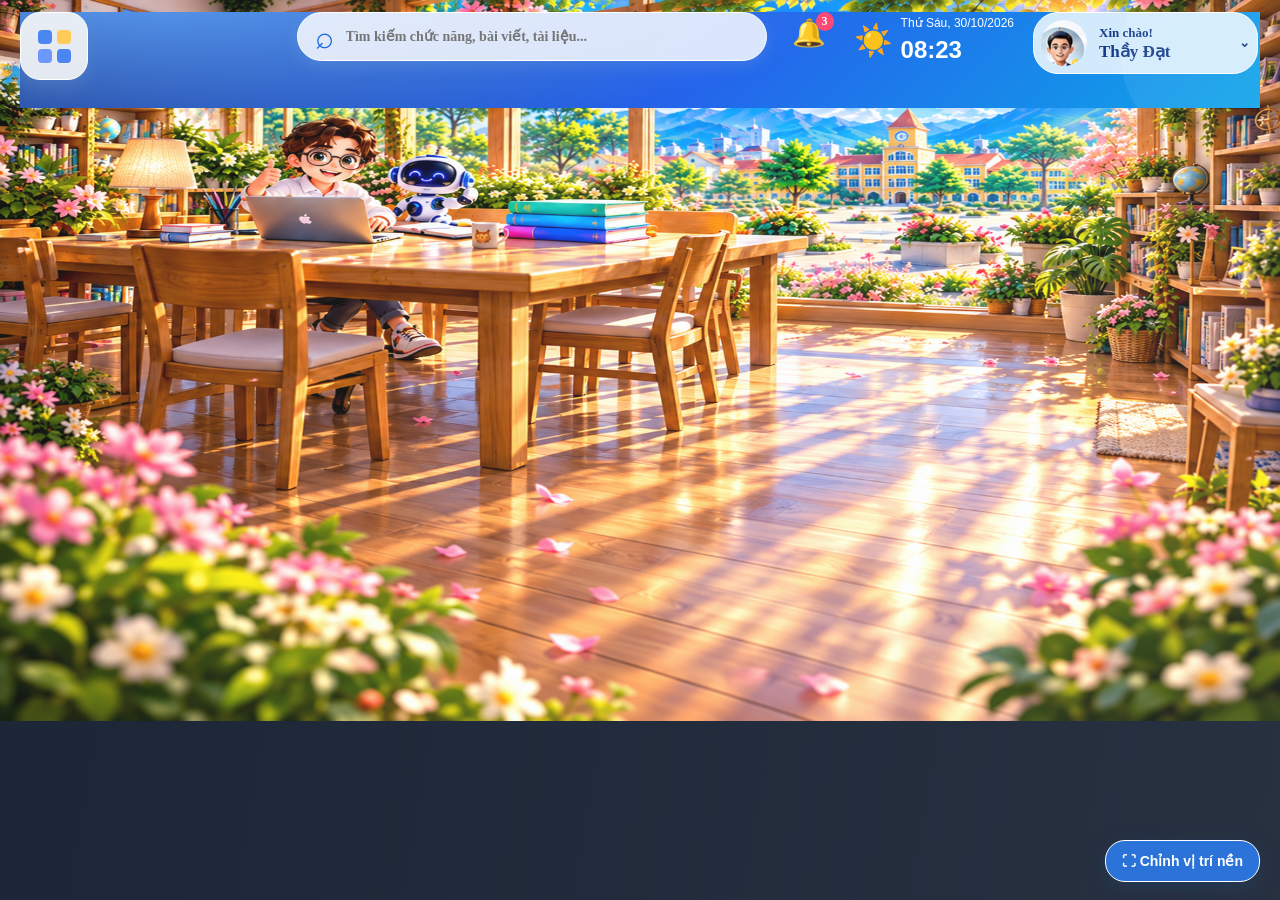
==== commit f833d5da: "V24 pastel home + unified Bao bai & Giao an (rebuild 2026-11-01)" ====
--- a/static/index.html
+++ b/static/index.html
@@ -1501,9 +1501,10 @@
 #homeView .hv-noti-ic{width:22px;height:22px;border-radius:50%;object-fit:cover;vertical-align:middle;margin-right:6px;border:1.5px solid #FDE047}
 #homeView .hv-vip-btn{font-size:10px;font-weight:700;padding:2px 8px;border-radius:99px;border:1px solid rgba(255,255,255,.5);background:rgba(255,255,255,.18);color:#fff;cursor:pointer;margin-left:6px;vertical-align:middle}
 </style>
-</head><body><svg xmlns="http://www.w3.org/2000/svg" style="display:none"><!-- Biểu tượng Lucide (ISC License) --><symbol id="i-book" viewBox="0 0 24 24" fill="none" stroke="currentColor" stroke-width="1.75" stroke-linecap="round" stroke-linejoin="round"><path d="M2 3h6a4 4 0 0 1 4 4v14a3 3 0 0 0-3-3H2z"/><path d="M22 3h-6a4 4 0 0 0-4 4v14a3 3 0 0 1 3-3h7z"/></symbol><symbol id="i-user" viewBox="0 0 24 24" fill="none" stroke="currentColor" stroke-width="1.75" stroke-linecap="round" stroke-linejoin="round"><path d="M19 21v-2a4 4 0 0 0-4-4H9a4 4 0 0 0-4 4v2"/><circle cx="12" cy="7" r="4"/></symbol><symbol id="i-logout" viewBox="0 0 24 24" fill="none" stroke="currentColor" stroke-width="1.75" stroke-linecap="round" stroke-linejoin="round"><path d="M9 21H5a2 2 0 0 1-2-2V5a2 2 0 0 1 2-2h4"/><polyline points="16 17 21 12 16 7"/><line x1="21" x2="9" y1="12" y2="12"/></symbol><symbol id="i-phone" viewBox="0 0 24 24" fill="none" stroke="currentColor" stroke-width="1.75" stroke-linecap="round" stroke-linejoin="round"><path d="M22 16.92v3a2 2 0 0 1-2.18 2 19.79 19.79 0 0 1-8.63-3.07 19.5 19.5 0 0 1-6-6 19.79 19.79 0 0 1-3.07-8.67A2 2 0 0 1 4.11 2h3a2 2 0 0 1 2 1.72 12.84 12.84 0 0 0 .7 2.81 2 2 0 0 1-.45 2.11L8.09 9.91a16 16 0 0 0 6 6l1.27-1.27a2 2 0 0 1 2.11-.45 12.84 12.84 0 0 0 2.81.7A2 2 0 0 1 22 16.92z"/></symbol><symbol id="i-pen" viewBox="0 0 24 24" fill="none" stroke="currentColor" stroke-width="1.75" stroke-linecap="round" stroke-linejoin="round"><path d="M12 20h9"/><path d="M16.5 3.5a2.12 2.12 0 0 1 3 3L7 19l-4 1 1-4Z"/></symbol><symbol id="i-star" viewBox="0 0 24 24" fill="none" stroke="currentColor" stroke-width="1.75" stroke-linecap="round" stroke-linejoin="round"><polygon points="12 2 15.09 8.26 22 9.27 17 14.14 18.18 21.02 12 17.77 5.82 21.02 7 14.14 2 9.27 8.91 8.26 12 2"/></symbol><symbol id="i-lock" viewBox="0 0 24 24" fill="none" stroke="currentColor" stroke-width="1.75" stroke-linecap="round" stroke-linejoin="round"><rect width="18" height="11" x="3" y="11" rx="2" ry="2"/><path d="M7 11V7a5 5 0 0 1 10 0v4"/></symbol><symbol id="i-eye" viewBox="0 0 24 24" fill="none" stroke="currentColor" stroke-width="1.75" stroke-linecap="round" stroke-linejoin="round"><path d="M2 12s3-7 10-7 10 7 10 7-3 7-10 7-10-7-10-7Z"/><circle cx="12" cy="12" r="3"/></symbol><symbol id="i-eyeoff" viewBox="0 0 24 24" fill="none" stroke="currentColor" stroke-width="1.75" stroke-linecap="round" stroke-linejoin="round"><path d="M9.88 9.88a3 3 0 1 0 4.24 4.24"/><path d="M10.73 5.08A10.43 10.43 0 0 1 12 5c7 0 10 7 10 7a13.16 13.16 0 0 1-1.67 2.68"/><path d="M6.61 6.61A13.526 13.526 0 0 0 2 12s3 7 10 7a9.74 9.74 0 0 0 5.39-1.61"/><line x1="2" x2="22" y1="2" y2="22"/></symbol><symbol id="i-file" viewBox="0 0 24 24" fill="none" stroke="currentColor" stroke-width="1.75" stroke-linecap="round" stroke-linejoin="round"><path d="M14.5 2H6a2 2 0 0 0-2 2v16a2 2 0 0 0 2 2h12a2 2 0 0 0 2-2V7.5L14.5 2z"/><polyline points="14 2 14 8 20 8"/><line x1="16" x2="8" y1="13" y2="13"/><line x1="16" x2="8" y1="17" y2="17"/></symbol><symbol id="i-upload" viewBox="0 0 24 24" fill="none" stroke="currentColor" stroke-width="1.75" stroke-linecap="round" stroke-linejoin="round"><path d="M21 15v4a2 2 0 0 1-2 2H5a2 2 0 0 1-2-2v-4"/><polyline points="17 8 12 3 7 8"/><line x1="12" x2="12" y1="3" y2="15"/></symbol><symbol id="i-download" viewBox="0 0 24 24" fill="none" stroke="currentColor" stroke-width="1.75" stroke-linecap="round" stroke-linejoin="round"><path d="M21 15v4a2 2 0 0 1-2 2H5a2 2 0 0 1-2-2v-4"/><polyline points="7 10 12 15 17 10"/><line x1="12" x2="12" y1="15" y2="3"/></symbol><symbol id="i-cloud" viewBox="0 0 24 24" fill="none" stroke="currentColor" stroke-width="1.75" stroke-linecap="round" stroke-linejoin="round"><path d="M4 14.899A7 7 0 1 1 15.71 8h1.79a4.5 4.5 0 0 1 2.5 8.242"/><path d="M12 12v9"/><path d="m16 16-4-4-4 4"/></symbol><symbol id="i-sparkles" viewBox="0 0 24 24" fill="none" stroke="currentColor" stroke-width="1.75" stroke-linecap="round" stroke-linejoin="round"><path d="m12 3-1.9 5.8a2 2 0 0 1-1.3 1.3L3 12l5.8 1.9a2 2 0 0 1 1.3 1.3L12 21l1.9-5.8a2 2 0 0 1 1.3-1.3L21 12l-5.8-1.9a2 2 0 0 1-1.3-1.3Z"/></symbol><symbol id="i-wand" viewBox="0 0 24 24" fill="none" stroke="currentColor" stroke-width="1.75" stroke-linecap="round" stroke-linejoin="round"><path d="m21.64 3.64-1.28-1.28a1.21 1.21 0 0 0-1.72 0L2.36 18.64a1.21 1.21 0 0 0 0 1.72l1.28 1.28a1.2 1.2 0 0 0 1.72 0L21.64 5.36a1.2 1.2 0 0 0 0-1.72Z"/><path d="m14 7 3 3"/><path d="M5 6v4"/><path d="M19 14v4"/><path d="M10 2v2"/><path d="M7 8H3"/><path d="M21 16h-4"/><path d="M11 3H9"/></symbol><symbol id="i-files" viewBox="0 0 24 24" fill="none" stroke="currentColor" stroke-width="1.75" stroke-linecap="round" stroke-linejoin="round"><path d="M15.5 2H8.6c-.4 0-.8.2-1.1.5-.3.3-.5.7-.5 1.1v12.8c0 .4.2.8.5 1.1.3.3.7.5 1.1.5h9.8c.4 0 .8-.2 1.1-.5.3-.3.5-.7.5-1.1V6.5L15.5 2z"/><path d="M3 7.6v12.8c0 .4.2.8.5 1.1.3.3.7.5 1.1.5h9.8"/><path d="M15 2v5h5"/></symbol><symbol id="i-chart" viewBox="0 0 24 24" fill="none" stroke="currentColor" stroke-width="1.75" stroke-linecap="round" stroke-linejoin="round"><path d="M3 3v18h18"/><path d="M18 17V9"/><path d="M13 17V5"/><path d="M8 17v-3"/></symbol><symbol id="i-check" viewBox="0 0 24 24" fill="none" stroke="currentColor" stroke-width="1.75" stroke-linecap="round" stroke-linejoin="round"><polyline points="20 6 9 17 4 12"/></symbol><symbol id="i-checkc" viewBox="0 0 24 24" fill="none" stroke="currentColor" stroke-width="1.75" stroke-linecap="round" stroke-linejoin="round"><path d="M22 11.08V12a10 10 0 1 1-5.93-9.14"/><polyline points="22 4 12 14.01 9 11.01"/></symbol><symbol id="i-alert" viewBox="0 0 24 24" fill="none" stroke="currentColor" stroke-width="1.75" stroke-linecap="round" stroke-linejoin="round"><path d="m21.73 18-8-14a2 2 0 0 0-3.48 0l-8 14A2 2 0 0 0 4 21h16a2 2 0 0 0 1.73-3Z"/><line x1="12" x2="12" y1="9" y2="13"/><line x1="12" x2="12.01" y1="17" y2="17"/></symbol><symbol id="i-sliders" viewBox="0 0 24 24" fill="none" stroke="currentColor" stroke-width="1.75" stroke-linecap="round" stroke-linejoin="round"><line x1="4" x2="4" y1="21" y2="14"/><line x1="4" x2="4" y1="10" y2="3"/><line x1="12" x2="12" y1="21" y2="12"/><line x1="12" x2="12" y1="8" y2="3"/><line x1="20" x2="20" y1="21" y2="16"/><line x1="20" x2="20" y1="12" y2="3"/><line x1="2" x2="6" y1="14" y2="14"/><line x1="10" x2="14" y1="8" y2="8"/><line x1="18" x2="22" y1="16" y2="16"/></symbol><symbol id="i-clipboard" viewBox="0 0 24 24" fill="none" stroke="currentColor" stroke-width="1.75" stroke-linecap="round" stroke-linejoin="round"><rect width="8" height="4" x="8" y="2" rx="1" ry="1"/><path d="M16 4h2a2 2 0 0 1 2 2v14a2 2 0 0 1-2 2H6a2 2 0 0 1-2-2V6a2 2 0 0 1 2-2h2"/><path d="M12 11h4"/><path d="M12 16h4"/><path d="M8 11h.01"/><path d="M8 16h.01"/></symbol><symbol id="i-cap" viewBox="0 0 24 24" fill="none" stroke="currentColor" stroke-width="1.75" stroke-linecap="round" stroke-linejoin="round"><path d="M22 10 12 5 2 10l10 5 10-5z"/><path d="M6 12v5c3 3 9 3 12 0v-5"/><path d="M22 10v6"/></symbol><symbol id="i-clip" viewBox="0 0 24 24" fill="none" stroke="currentColor" stroke-width="1.75" stroke-linecap="round" stroke-linejoin="round"><path d="m21.44 11.05-9.19 9.19a6 6 0 0 1-8.49-8.49l8.57-8.57A4 4 0 1 1 18 8.84l-8.59 8.57a2 2 0 0 1-2.83-2.83l8.49-8.48"/></symbol><symbol id="i-folder" viewBox="0 0 24 24" fill="none" stroke="currentColor" stroke-width="1.75" stroke-linecap="round" stroke-linejoin="round"><path d="m6 14 1.45-2.9A2 2 0 0 1 9.24 10H20a2 2 0 0 1 1.94 2.5l-1.55 6a2 2 0 0 1-1.94 1.5H4a2 2 0 0 1-2-2V5c0-1.1.9-2 2-2h3.93a2 2 0 0 1 1.66.9l.82 1.2a2 2 0 0 0 1.66.9H18a2 2 0 0 1 2 2v2"/></symbol><symbol id="i-clock" viewBox="0 0 24 24" fill="none" stroke="currentColor" stroke-width="1.75" stroke-linecap="round" stroke-linejoin="round"><circle cx="12" cy="12" r="10"/><polyline points="12 6 12 12 16 14"/></symbol><symbol id="i-circle" viewBox="0 0 24 24" fill="none" stroke="currentColor" stroke-width="1.75" stroke-linecap="round" stroke-linejoin="round"><circle cx="12" cy="12" r="9"/></symbol><symbol id="i-search" viewBox="0 0 24 24" fill="none" stroke="currentColor" stroke-width="1.75" stroke-linecap="round" stroke-linejoin="round"><circle cx="11" cy="11" r="8"/><path d="m21 21-4.3-4.3"/></symbol><symbol id="i-bell" viewBox="0 0 24 24" fill="none" stroke="currentColor" stroke-width="1.75" stroke-linecap="round" stroke-linejoin="round"><path d="M6 8a6 6 0 0 1 12 0c0 7 3 9 3 9H3s3-2 3-9"/><path d="M10.3 21a1.94 1.94 0 0 0 3.4 0"/></symbol><symbol id="i-users" viewBox="0 0 24 24" fill="none" stroke="currentColor" stroke-width="1.75" stroke-linecap="round" stroke-linejoin="round"><path d="M16 21v-2a4 4 0 0 0-4-4H6a4 4 0 0 0-4 4v2"/><circle cx="9" cy="7" r="4"/><path d="M22 21v-2a4 4 0 0 0-3-3.87"/><path d="M16 3.13a4 4 0 0 1 0 7.75"/></symbol><symbol id="i-login" viewBox="0 0 24 24" fill="none" stroke="currentColor" stroke-width="1.75" stroke-linecap="round" stroke-linejoin="round"><path d="M15 3h4a2 2 0 0 1 2 2v14a2 2 0 0 1-2 2h-4"/><polyline points="10 17 15 12 10 7"/><line x1="15" x2="3" y1="12" y2="12"/></symbol><symbol id="i-sun" viewBox="0 0 24 24" fill="none" stroke="currentColor" stroke-width="1.75" stroke-linecap="round" stroke-linejoin="round"><circle cx="12" cy="12" r="4"/><path d="M12 2v2"/><path d="M12 20v2"/><path d="m4.93 4.93 1.41 1.41"/><path d="m17.66 17.66 1.41 1.41"/><path d="M2 12h2"/><path d="M20 12h2"/><path d="m6.34 17.66-1.41 1.41"/><path d="m19.07 4.93-1.41 1.41"/></symbol><symbol id="i-moon" viewBox="0 0 24 24" fill="none" stroke="currentColor" stroke-width="1.75" stroke-linecap="round" stroke-linejoin="round"><path d="M12 3a6 6 0 0 0 9 9 9 9 0 1 1-9-9Z"/></symbol><symbol id="i-cal" viewBox="0 0 24 24" fill="none" stroke="currentColor" stroke-width="1.75" stroke-linecap="round" stroke-linejoin="round"><rect width="18" height="18" x="3" y="4" rx="2"/><path d="M16 2v4M8 2v4M3 10h18M8 14h.01M12 14h.01M16 14h.01M8 18h.01M12 18h.01"/></symbol><symbol id="i-edit" viewBox="0 0 24 24" fill="none" stroke="currentColor" stroke-width="1.75" stroke-linecap="round" stroke-linejoin="round"><path d="M12 20h9"/><path d="M16.5 3.5a2.12 2.12 0 0 1 3 3L7 19l-4 1 1-4Z"/></symbol><symbol id="i-home" viewBox="0 0 24 24" fill="none" stroke="currentColor" stroke-width="2" stroke-linecap="round" stroke-linejoin="round"><path d="m3 9 9-7 9 7v11a2 2 0 0 1-2 2H5a2 2 0 0 1-2-2z"/><polyline points="9 22 9 12 15 12 15 22"/></symbol><symbol id="i-send" viewBox="0 0 24 24" fill="none" stroke="currentColor" stroke-width="2" stroke-linecap="round" stroke-linejoin="round"><path d="m22 2-7 20-4-9-9-4Z"/><path d="M22 2 11 13"/></symbol><symbol id="i-chev" viewBox="0 0 24 24" fill="none" stroke="currentColor" stroke-width="2.5" stroke-linecap="round" stroke-linejoin="round"><path d="m9 18 6-6-6-6"/></symbol></svg>
+</head><link rel="stylesheet" href="/static/pastel/styles.css?v=__V__">
+<body><svg xmlns="http://www.w3.org/2000/svg" style="display:none"><!-- Biểu tượng Lucide (ISC License) --><symbol id="i-book" viewBox="0 0 24 24" fill="none" stroke="currentColor" stroke-width="1.75" stroke-linecap="round" stroke-linejoin="round"><path d="M2 3h6a4 4 0 0 1 4 4v14a3 3 0 0 0-3-3H2z"/><path d="M22 3h-6a4 4 0 0 0-4 4v14a3 3 0 0 1 3-3h7z"/></symbol><symbol id="i-user" viewBox="0 0 24 24" fill="none" stroke="currentColor" stroke-width="1.75" stroke-linecap="round" stroke-linejoin="round"><path d="M19 21v-2a4 4 0 0 0-4-4H9a4 4 0 0 0-4 4v2"/><circle cx="12" cy="7" r="4"/></symbol><symbol id="i-logout" viewBox="0 0 24 24" fill="none" stroke="currentColor" stroke-width="1.75" stroke-linecap="round" stroke-linejoin="round"><path d="M9 21H5a2 2 0 0 1-2-2V5a2 2 0 0 1 2-2h4"/><polyline points="16 17 21 12 16 7"/><line x1="21" x2="9" y1="12" y2="12"/></symbol><symbol id="i-phone" viewBox="0 0 24 24" fill="none" stroke="currentColor" stroke-width="1.75" stroke-linecap="round" stroke-linejoin="round"><path d="M22 16.92v3a2 2 0 0 1-2.18 2 19.79 19.79 0 0 1-8.63-3.07 19.5 19.5 0 0 1-6-6 19.79 19.79 0 0 1-3.07-8.67A2 2 0 0 1 4.11 2h3a2 2 0 0 1 2 1.72 12.84 12.84 0 0 0 .7 2.81 2 2 0 0 1-.45 2.11L8.09 9.91a16 16 0 0 0 6 6l1.27-1.27a2 2 0 0 1 2.11-.45 12.84 12.84 0 0 0 2.81.7A2 2 0 0 1 22 16.92z"/></symbol><symbol id="i-pen" viewBox="0 0 24 24" fill="none" stroke="currentColor" stroke-width="1.75" stroke-linecap="round" stroke-linejoin="round"><path d="M12 20h9"/><path d="M16.5 3.5a2.12 2.12 0 0 1 3 3L7 19l-4 1 1-4Z"/></symbol><symbol id="i-star" viewBox="0 0 24 24" fill="none" stroke="currentColor" stroke-width="1.75" stroke-linecap="round" stroke-linejoin="round"><polygon points="12 2 15.09 8.26 22 9.27 17 14.14 18.18 21.02 12 17.77 5.82 21.02 7 14.14 2 9.27 8.91 8.26 12 2"/></symbol><symbol id="i-lock" viewBox="0 0 24 24" fill="none" stroke="currentColor" stroke-width="1.75" stroke-linecap="round" stroke-linejoin="round"><rect width="18" height="11" x="3" y="11" rx="2" ry="2"/><path d="M7 11V7a5 5 0 0 1 10 0v4"/></symbol><symbol id="i-eye" viewBox="0 0 24 24" fill="none" stroke="currentColor" stroke-width="1.75" stroke-linecap="round" stroke-linejoin="round"><path d="M2 12s3-7 10-7 10 7 10 7-3 7-10 7-10-7-10-7Z"/><circle cx="12" cy="12" r="3"/></symbol><symbol id="i-eyeoff" viewBox="0 0 24 24" fill="none" stroke="currentColor" stroke-width="1.75" stroke-linecap="round" stroke-linejoin="round"><path d="M9.88 9.88a3 3 0 1 0 4.24 4.24"/><path d="M10.73 5.08A10.43 10.43 0 0 1 12 5c7 0 10 7 10 7a13.16 13.16 0 0 1-1.67 2.68"/><path d="M6.61 6.61A13.526 13.526 0 0 0 2 12s3 7 10 7a9.74 9.74 0 0 0 5.39-1.61"/><line x1="2" x2="22" y1="2" y2="22"/></symbol><symbol id="i-file" viewBox="0 0 24 24" fill="none" stroke="currentColor" stroke-width="1.75" stroke-linecap="round" stroke-linejoin="round"><path d="M14.5 2H6a2 2 0 0 0-2 2v16a2 2 0 0 0 2 2h12a2 2 0 0 0 2-2V7.5L14.5 2z"/><polyline points="14 2 14 8 20 8"/><line x1="16" x2="8" y1="13" y2="13"/><line x1="16" x2="8" y1="17" y2="17"/></symbol><symbol id="i-upload" viewBox="0 0 24 24" fill="none" stroke="currentColor" stroke-width="1.75" stroke-linecap="round" stroke-linejoin="round"><path d="M21 15v4a2 2 0 0 1-2 2H5a2 2 0 0 1-2-2v-4"/><polyline points="17 8 12 3 7 8"/><line x1="12" x2="12" y1="3" y2="15"/></symbol><symbol id="i-download" viewBox="0 0 24 24" fill="none" stroke="currentColor" stroke-width="1.75" stroke-linecap="round" stroke-linejoin="round"><path d="M21 15v4a2 2 0 0 1-2 2H5a2 2 0 0 1-2-2v-4"/><polyline points="7 10 12 15 17 10"/><line x1="12" x2="12" y1="15" y2="3"/></symbol><symbol id="i-cloud" viewBox="0 0 24 24" fill="none" stroke="currentColor" stroke-width="1.75" stroke-linecap="round" stroke-linejoin="round"><path d="M4 14.899A7 7 0 1 1 15.71 8h1.79a4.5 4.5 0 0 1 2.5 8.242"/><path d="M12 12v9"/><path d="m16 16-4-4-4 4"/></symbol><symbol id="i-sparkles" viewBox="0 0 24 24" fill="none" stroke="currentColor" stroke-width="1.75" stroke-linecap="round" stroke-linejoin="round"><path d="m12 3-1.9 5.8a2 2 0 0 1-1.3 1.3L3 12l5.8 1.9a2 2 0 0 1 1.3 1.3L12 21l1.9-5.8a2 2 0 0 1 1.3-1.3L21 12l-5.8-1.9a2 2 0 0 1-1.3-1.3Z"/></symbol><symbol id="i-wand" viewBox="0 0 24 24" fill="none" stroke="currentColor" stroke-width="1.75" stroke-linecap="round" stroke-linejoin="round"><path d="m21.64 3.64-1.28-1.28a1.21 1.21 0 0 0-1.72 0L2.36 18.64a1.21 1.21 0 0 0 0 1.72l1.28 1.28a1.2 1.2 0 0 0 1.72 0L21.64 5.36a1.2 1.2 0 0 0 0-1.72Z"/><path d="m14 7 3 3"/><path d="M5 6v4"/><path d="M19 14v4"/><path d="M10 2v2"/><path d="M7 8H3"/><path d="M21 16h-4"/><path d="M11 3H9"/></symbol><symbol id="i-files" viewBox="0 0 24 24" fill="none" stroke="currentColor" stroke-width="1.75" stroke-linecap="round" stroke-linejoin="round"><path d="M15.5 2H8.6c-.4 0-.8.2-1.1.5-.3.3-.5.7-.5 1.1v12.8c0 .4.2.8.5 1.1.3.3.7.5 1.1.5h9.8c.4 0 .8-.2 1.1-.5.3-.3.5-.7.5-1.1V6.5L15.5 2z"/><path d="M3 7.6v12.8c0 .4.2.8.5 1.1.3.3.7.5 1.1.5h9.8"/><path d="M15 2v5h5"/></symbol><symbol id="i-chart" viewBox="0 0 24 24" fill="none" stroke="currentColor" stroke-width="1.75" stroke-linecap="round" stroke-linejoin="round"><path d="M3 3v18h18"/><path d="M18 17V9"/><path d="M13 17V5"/><path d="M8 17v-3"/></symbol><symbol id="i-check" viewBox="0 0 24 24" fill="none" stroke="currentColor" stroke-width="1.75" stroke-linecap="round" stroke-linejoin="round"><polyline points="20 6 9 17 4 12"/></symbol><symbol id="i-checkc" viewBox="0 0 24 24" fill="none" stroke="currentColor" stroke-width="1.75" stroke-linecap="round" stroke-linejoin="round"><path d="M22 11.08V12a10 10 0 1 1-5.93-9.14"/><polyline points="22 4 12 14.01 9 11.01"/></symbol><symbol id="i-alert" viewBox="0 0 24 24" fill="none" stroke="currentColor" stroke-width="1.75" stroke-linecap="round" stroke-linejoin="round"><path d="m21.73 18-8-14a2 2 0 0 0-3.48 0l-8 14A2 2 0 0 0 4 21h16a2 2 0 0 0 1.73-3Z"/><line x1="12" x2="12" y1="9" y2="13"/><line x1="12" x2="12.01" y1="17" y2="17"/></symbol><symbol id="i-sliders" viewBox="0 0 24 24" fill="none" stroke="currentColor" stroke-width="1.75" stroke-linecap="round" stroke-linejoin="round"><line x1="4" x2="4" y1="21" y2="14"/><line x1="4" x2="4" y1="10" y2="3"/><line x1="12" x2="12" y1="21" y2="12"/><line x1="12" x2="12" y1="8" y2="3"/><line x1="20" x2="20" y1="21" y2="16"/><line x1="20" x2="20" y1="12" y2="3"/><line x1="2" x2="6" y1="14" y2="14"/><line x1="10" x2="14" y1="8" y2="8"/><line x1="18" x2="22" y1="16" y2="16"/></symbol><symbol id="i-clipboard" viewBox="0 0 24 24" fill="none" stroke="currentColor" stroke-width="1.75" stroke-linecap="round" stroke-linejoin="round"><rect width="8" height="4" x="8" y="2" rx="1" ry="1"/><path d="M16 4h2a2 2 0 0 1 2 2v14a2 2 0 0 1-2 2H6a2 2 0 0 1-2-2V6a2 2 0 0 1 2-2h2"/><path d="M12 11h4"/><path d="M12 16h4"/><path d="M8 11h.01"/><path d="M8 16h.01"/></symbol><symbol id="i-cap" viewBox="0 0 24 24" fill="none" stroke="currentColor" stroke-width="1.75" stroke-linecap="round" stroke-linejoin="round"><path d="M22 10 12 5 2 10l10 5 10-5z"/><path d="M6 12v5c3 3 9 3 12 0v-5"/><path d="M22 10v6"/></symbol><symbol id="i-clip" viewBox="0 0 24 24" fill="none" stroke="currentColor" stroke-width="1.75" stroke-linecap="round" stroke-linejoin="round"><path d="m21.44 11.05-9.19 9.19a6 6 0 0 1-8.49-8.49l8.57-8.57A4 4 0 1 1 18 8.84l-8.59 8.57a2 2 0 0 1-2.83-2.83l8.49-8.48"/></symbol><symbol id="i-folder" viewBox="0 0 24 24" fill="none" stroke="currentColor" stroke-width="1.75" stroke-linecap="round" stroke-linejoin="round"><path d="m6 14 1.45-2.9A2 2 0 0 1 9.24 10H20a2 2 0 0 1 1.94 2.5l-1.55 6a2 2 0 0 1-1.94 1.5H4a2 2 0 0 1-2-2V5c0-1.1.9-2 2-2h3.93a2 2 0 0 1 1.66.9l.82 1.2a2 2 0 0 0 1.66.9H18a2 2 0 0 1 2 2v2"/></symbol><symbol id="i-clock" viewBox="0 0 24 24" fill="none" stroke="currentColor" stroke-width="1.75" stroke-linecap="round" stroke-linejoin="round"><circle cx="12" cy="12" r="10"/><polyline points="12 6 12 12 16 14"/></symbol><symbol id="i-circle" viewBox="0 0 24 24" fill="none" stroke="currentColor" stroke-width="1.75" stroke-linecap="round" stroke-linejoin="round"><circle cx="12" cy="12" r="9"/></symbol><symbol id="i-search" viewBox="0 0 24 24" fill="none" stroke="currentColor" stroke-width="1.75" stroke-linecap="round" stroke-linejoin="round"><circle cx="11" cy="11" r="8"/><path d="m21 21-4.3-4.3"/></symbol><symbol id="i-bell" viewBox="0 0 24 24" fill="none" stroke="currentColor" stroke-width="1.75" stroke-linecap="round" stroke-linejoin="round"><path d="M6 8a6 6 0 0 1 12 0c0 7 3 9 3 9H3s3-2 3-9"/><path d="M10.3 21a1.94 1.94 0 0 0 3.4 0"/></symbol><symbol id="i-users" viewBox="0 0 24 24" fill="none" stroke="currentColor" stroke-width="1.75" stroke-linecap="round" stroke-linejoin="round"><path d="M16 21v-2a4 4 0 0 0-4-4H6a4 4 0 0 0-4 4v2"/><circle cx="9" cy="7" r="4"/><path d="M22 21v-2a4 4 0 0 0-3-3.87"/><path d="M16 3.13a4 4 0 0 1 0 7.75"/></symbol><symbol id="i-login" viewBox="0 0 24 24" fill="none" stroke="currentColor" stroke-width="1.75" stroke-linecap="round" stroke-linejoin="round"><path d="M15 3h4a2 2 0 0 1 2 2v14a2 2 0 0 1-2 2h-4"/><polyline points="10 17 15 12 10 7"/><line x1="15" x2="3" y1="12" y2="12"/></symbol><symbol id="i-sun" viewBox="0 0 24 24" fill="none" stroke="currentColor" stroke-width="1.75" stroke-linecap="round" stroke-linejoin="round"><circle cx="12" cy="12" r="4"/><path d="M12 2v2"/><path d="M12 20v2"/><path d="m4.93 4.93 1.41 1.41"/><path d="m17.66 17.66 1.41 1.41"/><path d="M2 12h2"/><path d="M20 12h2"/><path d="m6.34 17.66-1.41 1.41"/><path d="m19.07 4.93-1.41 1.41"/></symbol><symbol id="i-moon" viewBox="0 0 24 24" fill="none" stroke="currentColor" stroke-width="1.75" stroke-linecap="round" stroke-linejoin="round"><path d="M12 3a6 6 0 0 0 9 9 9 9 0 1 1-9-9Z"/></symbol><symbol id="i-cal" viewBox="0 0 24 24" fill="none" stroke="currentColor" stroke-width="1.75" stroke-linecap="round" stroke-linejoin="round"><rect width="18" height="18" x="3" y="4" rx="2"/><path d="M16 2v4M8 2v4M3 10h18M8 14h.01M12 14h.01M16 14h.01M8 18h.01M12 18h.01"/></symbol><symbol id="i-edit" viewBox="0 0 24 24" fill="none" stroke="currentColor" stroke-width="1.75" stroke-linecap="round" stroke-linejoin="round"><path d="M12 20h9"/><path d="M16.5 3.5a2.12 2.12 0 0 1 3 3L7 19l-4 1 1-4Z"/></symbol><symbol id="i-home" viewBox="0 0 24 24" fill="none" stroke="currentColor" stroke-width="2" stroke-linecap="round" stroke-linejoin="round"><path d="m3 9 9-7 9 7v11a2 2 0 0 1-2 2H5a2 2 0 0 1-2-2z"/><polyline points="9 22 9 12 15 12 15 22"/></symbol><symbol id="i-send" viewBox="0 0 24 24" fill="none" stroke="currentColor" stroke-width="2" stroke-linecap="round" stroke-linejoin="round"><path d="m22 2-7 20-4-9-9-4Z"/><path d="M22 2 11 13"/></symbol><symbol id="i-chev" viewBox="0 0 24 24" fill="none" stroke="currentColor" stroke-width="2.5" stroke-linecap="round" stroke-linejoin="round"><path d="m9 18 6-6-6-6"/></symbol></svg>
 <header class="v9 hide" id="hdr"><div class="banner" role="img" aria-label="Báo bài - Giáo án · Đơn giản - Nhanh chóng - Hiệu quả · Vì những ngày dạy học hạnh phúc"><div class="bl"></div><div class="br"></div><h1 class="sr">Báo bài - Giáo án</h1></div>
-<div class="hbar"><div id="navdrop" class="hide"><button id="t1" class="on" role="menuitem" onclick="tab(1)"><span class="te">📒</span>Báo bài</button><button id="t2" role="menuitem" style="display:none" onclick="tab(2)"><span class="te">📗</span>Giáo án</button><button id="t3" role="menuitem" onclick="etShow()"><span class="te">📝</span>Tạo đề</button><button id="t4" role="menuitem" onclick="tab(4)"><span class="te">🧒</span>Nhận xét</button><button id="t5" role="menuitem" onclick="tab(5)"><span class="te">🗂️</span>Kho lưu</button><button id="t8" role="menuitem" onclick="ttsShow()"><span class="te">🔊</span>Đọc văn bản</button><button id="t9" role="menuitem" onclick="tab(9)"><span class="te">🧰</span>Công cụ lớp học</button><button id="t10" role="menuitem" onclick="tab(10)"><span class="te">🎮</span>Học vui chơi giỏi</button><button id="t11" role="menuitem" onclick="tab(11)"><span class="te">🎓</span>Giáo viên ôn VC</button><button id="t12" role="menuitem" onclick="tab(12)"><span class="te">🍚</span>Bán trú thông minh</button><button id="t13" role="menuitem" onclick="tab(13)"><span class="te">🍚</span>Bán trú</button><button id="tva" role="menuitem" onclick="vaShow()"><span class="te">🎬</span>Tạo video AI</button><button id="tcv" role="menuitem" onclick="cvShow()"><span class="te">♟️</span>Cờ vua</button></div><button class="btn light" type="button" onclick="homeShow()" style="margin-left:8px">🏠 Trang chủ</button><div class="hright"><div class="acard"><span class="aav"><svg class="i"><use href="#i-user"/></svg></span><span><small>Người viết phần mềm</small><b>Lê Đắc Đạt</b></span></div><a class="aphone" href="tel:0865291703"><svg class="i"><use href="#i-phone"/></svg>0865291703</a>
+<div class="hbar"><div id="navdrop" class="hide"><button id="t1" class="on" role="menuitem" onclick="bbgaShow()"><span class="te">📒</span>Báo bài &amp; Giáo án</button><button id="t2" role="menuitem" style="display:none" onclick="tab(2)"><span class="te">📗</span>Giáo án</button><button id="t3" role="menuitem" onclick="etShow()"><span class="te">📝</span>Tạo đề</button><button id="t4" role="menuitem" onclick="tab(4)"><span class="te">🧒</span>Nhận xét</button><button id="t5" role="menuitem" onclick="tab(5)"><span class="te">🗂️</span>Kho lưu</button><button id="t8" role="menuitem" onclick="ttsShow()"><span class="te">🔊</span>Đọc văn bản</button><button id="t9" role="menuitem" onclick="tab(9)"><span class="te">🧰</span>Công cụ lớp học</button><button id="t10" role="menuitem" onclick="tab(10)"><span class="te">🎮</span>Học vui chơi giỏi</button><button id="t11" role="menuitem" onclick="tab(11)"><span class="te">🎓</span>Giáo viên ôn VC</button><button id="t12" role="menuitem" onclick="tab(12)"><span class="te">🍚</span>Bán trú thông minh</button><button id="t13" role="menuitem" onclick="tab(13)"><span class="te">🍚</span>Bán trú</button><button id="tva" role="menuitem" onclick="vaShow()"><span class="te">🎬</span>Tạo video AI</button><button id="tcv" role="menuitem" onclick="cvShow()"><span class="te">♟️</span>Cờ vua</button></div><button class="btn light" type="button" onclick="homeShow()" style="margin-left:8px">🏠 Trang chủ</button><div class="hright"><div class="acard"><span class="aav"><svg class="i"><use href="#i-user"/></svg></span><span><small>Người viết phần mềm</small><b>Lê Đắc Đạt</b></span></div><a class="aphone" href="tel:0865291703"><svg class="i"><use href="#i-phone"/></svg>0865291703</a>
 <div class="user hide" id="userbox"><div class="ledbox" title="Tổng số lượt thầy/cô đã truy cập phần mềm"><span class="ledlab">👥 LƯỢT TRUY CẬP</span><span class="lednum" id="lednum">------</span></div><button class="admb hide" id="admbtn" type="button" onclick="openAdm()" title="Quản lý tài khoản"><svg class="i"><use href="#i-users"/></svg><span class="lo">Quản lý tài khoản</span><span class="badge hide" id="admbadge">0</span></button><button class="admb hide" id="visitbtn" type="button" onclick="openVisits()" title="Thông báo người truy cập"><svg class="i"><use href="#i-bell"/></svg><span class="lo">Người truy cập</span><span class="badge hide" id="visitbadge">0</span></button><div class="umenu" id="umenu"><button class="uchip" type="button" onclick="uMenuToggle(event)" aria-haspopup="true" aria-expanded="false" title="Tài khoản của thầy/cô"><svg class="i"><use href="#i-user"/></svg><span id="uname"></span><span id="utier" class="utier hide"></span><span class="ucaret">▾</span></button><div class="udrop hide" id="udrop" role="menu"><button type="button" role="menuitem" onclick="pwOpen()">🔑 Đổi mật khẩu</button><button type="button" role="menuitem" onclick="giOpen()">📝 Thông tin giáo án</button><button type="button" role="menuitem" onclick="logout()">🚪 Đăng xuất</button></div></div></div></div></div></header>
 <section id="login" class="hide off">
 <div class="stage" id="stage">
@@ -1864,7 +1865,64 @@
    </div>
   <div class="sticky" id="p2pv"><div style="display:flex;gap:14px;flex:1;min-height:0;min-width:0;width:100%;height:100%;align-items:stretch"><div class="card" style="flex:1 1 0;min-width:0;display:flex;flex-direction:column;min-height:0"><div class="step bbband"><div class="num" style="background:#ffffff33">📋</div><div><h2>Báo bài <span id="bbcmpw"></span></h2><p>Đối chiếu với giáo án đã ghép ở khung bên cạnh.</p></div></div><div id="bbcmp" style="flex:1;min-height:0;overflow:auto"><p class="muted" style="padding:10px">Anh chọn tuần ở Bước 1 — báo bài của tuần đó sẽ hiện ở đây để đối chiếu với giáo án đã ghép bên cạnh.</p></div></div><div class="card pvcard" style="flex:1 1 0;min-width:0;display:flex;flex-direction:column;min-height:0"><div class="step rsband"><div class="num eye"><svg class="i"><use href="#i-chart"/></svg></div><div><h2>Kết quả</h2><p>Tóm tắt từng TIẾT sau khi ghép.</p></div></div><div id="gres"><p class="muted">Bấm “Tạo giáo án” để xem kết quả ở đây.</p></div><div id="gact" style="display:none;gap:8px;align-items:center;border-top:1px solid #e6ecf5;padding-top:12px;margin-top:10px"><a class="btn green" id="gdl2" href="#" style="flex:1;justify-content:center;white-space:nowrap"><svg class="i"><use href="#i-download"/></svg>Tải giáo án về máy</a><button class="btn blue" type="button" style="flex:1;justify-content:center;white-space:nowrap" onclick="gvOpen()">👁️ Xem giáo án</button></div></div></div></div>
  </div>
- <div id="p3" class="grid hide">
+ <!-- UNIFIED BAO BAI & GIAO AN (2026-11-01) -->
+<div id="pBBGA" class="grid hide" style="display:none">
+<div class="card" style="grid-column:1/-1">
+<div style="display:flex;align-items:center;gap:10px;margin-bottom:12px">
+<h2 style="margin:0">📋 Báo bài & Giáo án</h2>
+<span class="muted">Luồng gộp: làm báo bài trước, rồi đến giáo án</span>
+</div>
+<div class="step bbband"><div class="num">📋</div><div><h2>PHẦN 1: BÁO BÀI</h2><p>Tải mẫu, chọn file cần chép, chọn tuần, tạo báo bài.</p></div></div>
+<div style="display:grid;grid-template-columns:1fr 1fr 1fr;gap:12px;margin:12px 0">
+<div class="card" style="margin:0">
+<h3>Bước 1: Báo bài mẫu</h3>
+<p class="muted">File mẫu có sẵn các TIẾT, để trống nội dung. Tải 1 lần dùng mãi.</p>
+<label class="drop" data-drop><input type="file" id="bbga_mau" accept=".docx"><div class="ic">📄</div><b>Chạm để chọn file báo bài mẫu</b><div class="files"></div></label>
+<button class="btn blue" onclick="bbga_uploadMau(this)" style="width:100%;margin-top:8px">Tải lên báo bài mẫu</button>
+<div id="bbga_mau_st" class="muted" style="margin-top:6px"></div>
+</div>
+<div class="card" style="margin:0">
+<h3>Bước 2: Báo bài cần sao chép</h3>
+<p class="muted">File có sẵn nội dung các bài dạy.</p>
+<label class="drop" data-drop><input type="file" id="bbga_phu" accept=".docx"><div class="ic">📄</div><b>Chạm để chọn file cần sao chép</b><div class="files"></div></label>
+<button class="btn blue" onclick="bbga_parsePhu(this)" style="width:100%;margin-top:8px">Phân tích các tuần</button>
+<div id="bbga_weeks" style="margin-top:8px"></div>
+</div>
+<div class="card" style="margin:0">
+<h3>Bước 3: Tạo báo bài</h3>
+<p class="muted">Chọn tuần cần chép (có thể chọn nhiều tuần), rồi bấm tạo.</p>
+<div id="bbga_weeklist" style="margin:8px 0"></div>
+<button class="btn green" onclick="bbga_create(this)" style="width:100%">✨ Tạo báo bài</button>
+<div id="bbga_result" style="margin-top:8px"></div>
+</div>
+</div>
+<div class="step rsband"><div class="num">📝</div><div><h2>PHẦN 2: GIÁO ÁN</h2><p>Tải mẫu giáo án, tải file cần chép, bấm tạo giáo án.</p></div></div>
+<div style="display:grid;grid-template-columns:1fr 1fr 1fr;gap:12px;margin:12px 0">
+<div class="card" style="margin:0">
+<h3>Bước 4: Giáo án mẫu</h3>
+<p class="muted">File mẫu có sẵn các TIẾT, để trống nội dung.</p>
+<label class="drop" data-drop><input type="file" id="bbga_gamau" accept=".docx"><div class="ic">📄</div><b>Chạm để chọn file giáo án mẫu</b><div class="files"></div></label>
+<button class="btn blue" onclick="bbga_uploadGaMau(this)" style="width:100%;margin-top:8px">Tải lên giáo án mẫu</button>
+<div id="bbga_gamau_st" class="muted" style="margin-top:6px"></div>
+</div>
+<div class="card" style="margin:0">
+<h3>Bước 5: Giáo án cần sao chép</h3>
+<p class="muted">File có sẵn nội dung các bài dạy. Có thể chọn nhiều file.</p>
+<label class="drop" data-drop><input type="file" id="bbga_gaphu" accept=".docx" multiple><div class="ic">📄</div><b>Chạm để chọn các file cần sao chép</b><div class="files"></div></label>
+<div style="margin-top:8px"><label>Tuần: <select id="bbga_gaweek"><option value="">Chọn tuần…</option></select></label></div>
+</div>
+<div class="card" style="margin:0">
+<h3>Bước 6: Tạo giáo án</h3>
+<p class="muted">Bấm để tạo giáo án từ các file đã tải.</p>
+<button class="btn green" onclick="bbga_createGA(this)" style="width:100%;margin-top:8px">✨ Tạo giáo án</button>
+<div id="bbga_ga_result" style="margin-top:8px"></div>
+</div>
+</div>
+</div>
+</div>
+<!-- END UNIFIED -->
+
+<div id="p3" class="grid hide">
   <div><div style="margin:2px 0 12px"><button type="button" onclick="etShow()" style="width:100%;padding:10px;border:0;border-radius:10px;background:#2563eb;color:#fff;font-weight:700;cursor:pointer">← Giao diện EduTest</button></div>
    <div class="card c1 de1"><div class="step"><div class="num">1</div><div><h2>Thông tin đề</h2><p>Phần đầu đề theo trường của thầy cô.</p></div></div>
     <div class="dgrid"><div><label class="f" for="dxa">UBND xã</label><input class="tx" id="dxa" placeholder="VD: Hoà Bình" autocomplete="off"></div><div><label class="f" for="dtruong">Trường</label><input class="tx" id="dtruong" placeholder="VD: TH Kim Đồng" autocomplete="off"></div>
@@ -2069,72 +2127,24 @@
 </main>
 <div id="homeView">
 <span id="hmname" style="display:none"></span><span id="hmusername" style="display:none"></span><span id="hmvisits" style="display:none"></span><span id="hmbadge" style="display:none"></span>
-<img class="hv-bg" src="/static/img/hv-desk-bright.jpg?v=__V__" alt="">
-<div class="hv-stage">
-<div class="hv-board hv-main">
-<div class="hv-winbar"><div class="hv-greet"><b id="hvGreet">Chào buổi chiều bạn,</b></div><div class="hv-winbtns"><button type="button" class="hv-winbtn" title="Thu gọn tất cả" onclick="hvWinMin()">—</button><button type="button" class="hv-winbtn" title="Phóng to cả cụm" onclick="hvWinMax()">□</button><button type="button" class="hv-winbtn hv-winx" title="Ẩn trang chủ" onclick="hvWinClose()">×</button></div></div>
-<div class="hv-note">👥 <span id="hvVisits">…</span> lượt truy cập · Trang chủ Trường học thông minh</div>
-<div class="hv-ai"><input id="hvAiIn" placeholder="Hỏi Hiền AI điều gì ạ…" onkeydown="if(event.key==='Enter')hvAskAi()"><button type="button" onclick="hvAskAi()">Hỏi AI</button></div>
-</div>
-<div class="hv-board hv-func">
-<h3>🧩 Bảng chức năng <span class="hv-hint">🖱️ Lăn chuột để trượt</span></h3>
-<div class="hv-tiles">
-<button class="hv-tile hv-tile-img" type="button" onclick="tab(1)" aria-label="Báo bài — Soạn bài nhanh chóng" title="Báo bài"><img src="/static/img/hv-btn-bao-bai.png?v=__V__" alt="Báo bài"></button>
-<button class="hv-tile hv-tile-img" type="button" onclick="tab(2)" aria-label="Giáo án — Tạo giáo án theo chương trình" title="Giáo án"><img src="/static/img/hv-btn-giao-an.png?v=__V__" alt="Giáo án"></button>
-<button class="hv-tile hv-tile-img" type="button" onclick="etShow()" aria-label="Tạo đề kiểm tra — Đa dạng, theo ma trận" title="Tạo đề kiểm tra"><img src="/static/img/hv-btn-tao-de.png?v=__V__" alt="Tạo đề kiểm tra"></button>
-<button class="hv-tile hv-tile-img" type="button" onclick="tab(4)" aria-label="Nhận xét học sinh — Nhanh, dễ dàng" title="Nhận xét học sinh"><img src="/static/img/hv-btn-nhan-xet.png?v=__V__" alt="Nhận xét học sinh"></button>
-<button class="hv-tile hv-tile-img" type="button" onclick="tab(10)" aria-label="Học vui chơi giỏi — Trò chơi học tập sinh động" title="Học vui chơi giỏi"><img src="/static/img/hv-btn-hoc-vui.png?v=__V__" alt="Học vui chơi giỏi"></button>
-<button class="hv-tile hv-tile-img" type="button" onclick="tab(5)" aria-label="Kho lưu — Lưu trữ và chia sẻ tài liệu" title="Kho lưu"><img src="/static/img/hv-btn-kho-luu.png?v=__V__" alt="Kho lưu"></button>
-<button class="hv-tile hv-tile-img" type="button" onclick="ttsShow()" aria-label="Đọc văn bản — Chuyển văn bản thành giọng nói" title="Đọc văn bản"><img src="/static/img/hv-btn-doc-van-ban.png?v=__V__" alt="Đọc văn bản"></button>
-<button class="hv-tile hv-tile-img" type="button" onclick="tab(9)" aria-label="Công cụ lớp học — Hỗ trợ quản lý lớp học" title="Công cụ lớp học"><img src="/static/img/hv-btn-cong-cu.png?v=__V__" alt="Công cụ lớp học"></button>
-<button class="hv-tile hv-tile-img" type="button" onclick="location.href='/diem-danh/'" aria-label="Điểm danh — Báo cơm nhanh chóng" title="Điểm danh"><img src="/static/img/hv-btn-diem-danh.png?v=__V__" alt="Điểm danh"></button>
-<button class="hv-tile hv-tile-img" type="button" onclick="cvShow()" aria-label="Đấu trường Cờ vua" title="Đấu trường Cờ vua"><img src="/static/img/hv-btn-covua.png?v=__V__" alt="Đấu trường Cờ vua"></button>
-<button class="hv-tile hv-tile-img" type="button" onclick="vaShow()" aria-label="Tạo video AI" title="Tạo video AI"><img src="/static/img/hv-btn-videoai.png?v=__V__" alt="Tạo video AI"></button>
-</div>
-</div>
-<div class="hv-board hv-acc">
-<div class="hv-acc-head"><label class="hv-av-wrap" title="Đổi ảnh đại diện"><img id="hvAvImg" src="/static/img/hv-avatar.jpeg?v=__V__" alt="avatar"><span id="hvAvInit" class="hv-av-init" style="display:none">?</span><span class="hv-av-cam">📷</span><input id="hvAvFile" type="file" accept="image/*" style="display:none" onchange="hvAvChange()"></label><div><b id="hvAccName">Tài khoản</b><small id="hvAccTier">—</small><br><span class="hv-badge" id="hvAccBadge">Khách</span></div><button class="hv-logout" type="button" title="Đăng xuất" aria-label="Đăng xuất" onclick="logout().then(function(){var h=document.getElementById('homeView');if(h)h.classList.add('hide')},function(){})">🚪</button></div>
-<div class="hv-clock" id="hvClock">--:--:--</div>
-<button class="hv-btn" type="button" onclick="openAdm()">👤 Quản lý tài khoản</button>
-</div>
-<div class="hv-board hv-weather">
-<h3>🌤️ Bản tin thời tiết</h3>
-<div class="hv-w-today"><span class="hv-w-big" id="hvWBig">31°C</span><div><b id="hvWCond">Trời quang · Phật Tích</b><br><small id="hvWDetail">Độ ẩm 51% · Gió đông bắc 5 km/h</small></div></div>
-<ul class="hv-w-week" id="hvWWeek">
-<li><span>Thứ 5</span><span>🌧️ 32°C · Mưa rào chiều</span></li>
-<li><span>Thứ 6</span><span>🌧️ 30°C · Mưa</span></li>
-<li><span>Thứ 7</span><span>⛅ 32°C · Nhiều mây</span></li>
-</ul>
-<div class="hv-small" id="hvWNote">Cập nhật trưa 28/10 · weather.com</div>
-</div>
-<div class="hv-board hv-ticker">
-<h3>📰 Bản tin di động</h3>
-<div id="hvTickRows"><div class="hv-empty">Đang tải…</div></div>
-<button id="hvTickPost" class="hv-admin-btn" type="button" onclick="hvTickPost()" style="display:none">＋ Đăng thông báo</button>
-<div class="hv-small">AI viết mỗi 2 giờ · Dữ liệu thật từ hệ thống.</div>
-</div>
-<div class="hv-board hv-chat">
-<h3><span class="hv-h3t">💬 Kênh chát thế giới</span><span id="hvOnline" class="hv-online"></span></h3>
-<div class="hv-rooms"><select id="hvRoomSel" onchange="hvRoomChange()"></select><button type="button" onclick="hvRoomCreate()">＋ Phòng</button><button type="button" onclick="hvRoomPrivate()">🔒 Riêng</button><button type="button" onclick="hvRoomJoin()">🔑 Mã</button><button id="hvRoomDel" type="button" onclick="hvRoomDel()" style="display:none" title="Xóa phòng này">×</button></div>
-<div class="hv-rooms"><button class="hv-ai-btn" type="button" onclick="botOpen()">💬 Chat với AI</button><span id="hvRoomCode" class="hv-room-code" style="display:none"></span></div>
-<div class="hv-rooms hv-chat-search"><input id="hvChatSearch" placeholder="🔍 Tìm kiếm trong kênh chat…" oninput="hvChatFilter()"></div>
-<div class="hv-msgs" id="hvMsgs"><div class="hv-empty">Đang tải…</div></div>
-<div class="hv-send"><input id="hvChatIn" placeholder="Nhắn tin cho cả thế giới…" onkeydown="if(event.key==='Enter')hvChatSend()"><button type="button" onclick="hvChatSend()">Gửi</button></div>
-<div class="hv-small">Tin nhắn của thầy cô trên toàn hệ thống.</div>
-</div>
-<div class="hv-board hv-noti">
-<h3>🔔 Bảng thông báo</h3>
-<div id="hvNotiRows"><div class="hv-empty">Đang tải…</div></div>
-<div class="hv-small">Dữ liệu thật từ hệ thống.</div>
-</div>
-<div class="hv-board hv-bantru">
-<h3>🍚 Thông báo bán trú</h3>
-<div id="hvBtRows"><div class="hv-empty">Đang tải…</div></div>
-<button class="hv-btn" type="button" onclick="tab(13)">Mở Bán trú →</button>
-<div class="hv-small">Dữ liệu thật từ Bán trú.</div>
-</div>
-</div>
-<div id="hvDock"><span>Trang chủ đã ẩn:</span><button type="button" onclick="hvWinRestore()">↺ Mở lại trang chủ</button></div>
+
+<img id="pageWallpaper" src="/static/pastel/nen-moi-thay-gui.png" alt="" aria-hidden="true"><div class="dashboard" id="dashboard"><button id="launcher" class="launcher" aria-label="Mở danh sách chức năng" aria-expanded="false"><span class="four"><i></i><i></i><i></i><i></i></span></button><nav id="flyout" class="flyout" aria-label="Danh sách chức năng"><h3>Trường học thông minh</h3><div id="menuItems"></div></nav>
+<header class="top"><div class="searchbox"><span>⌕</span><input placeholder="Tìm kiếm chức năng, bài viết, tài liệu..." id="search" aria-label="Tìm kiếm"></div><button class="bell" aria-label="Thông báo">🔔<sup>3</sup></button><div class="date"><span>☀️</span><div><small id="day">Thứ Sáu, 30/10/2026</small><b id="hour">08:23</b></div></div><button class="user" id="userBtn"><img src="/static/pastel/avatar1.png" alt=""><span>Xin chào!<strong id="accountName">Thầy Đạt</strong></span><span>⌄</span></button></header>
+<main class="main">
+<section class="hero"><div class="scene"></div><div class="hero-title"><h1><span id="greet">Chào buổi sáng,</span><span id="heroName">Thầy Đạt!</span><span class="sun">☀️</span></h1><div class="hero-caption">🗓️ <span id="heroSummary">Hôm nay thầy cô có lịch dạy</span></div></div></section>
+<section class="stats panel"><h2>📊 Thống kê nhanh hôm nay <button class="outline" data-route="Thống kê">Xem chi tiết</button></h2><div class="stattiles"><div class="st lavender"><span>☑</span><strong data-stat="periods">—</strong><small>Tiết dạy</small></div><div class="st sky"><span>♟</span><strong data-stat="attendance">—</strong><small>Lớp cần điểm danh</small></div><div class="st mint"><span>▤</span><strong data-stat="created">—</strong><small>Bài đã tạo</small></div></div><div class="efficiency"><span>⭐</span><strong data-stat="efficiency">—</strong><small>Hiệu suất</small></div></section>
+<section class="weather panel"><h2>☀️ Thời tiết hôm nay</h2><div class="weather-content"><span>⛅</span><strong id="temperature">—</strong><small id="weatherDesc">Chưa kết nối thời tiết</small></div></section>
+<section class="chat panel"><h2>🌐 Kênh chat thế giới <span class="online"><i></i> Online: —</span></h2><div class="chatlist" id="chatlist"><div class="chatrow"><img src="/static/pastel/avatar1.png"><div><strong>Cô Mai - Tiểu học</strong><p>Chúc thầy cô ngày mới vui vẻ! 🌼</p></div><time>08:22</time></div><div class="chatrow"><img src="/static/pastel/avatar2.png"><div><strong>Thầy Nam - THCS</strong><p>Ai có mẫu giáo án Toán 4 không ạ?</p></div><time>08:15</time></div><div class="chatrow"><img src="/static/pastel/avatar3.png"><div><strong>Cô Lan - Tiểu học</strong><p>Chia sẻ bộ đề cuối kỳ nhé mọi người!</p></div><time>08:10</time></div><div class="chatrow"><img src="/static/pastel/avatar4.png"><div><strong>Thầy Hải - STEM</strong><p>Có công cụ AI nào tạo video bài giảng...</p></div><time>08:03</time></div><div class="chatrow"><img src="/static/pastel/avatar5.png"><div><strong>Cô Trang - Mầm non</strong><p>Học vui hôm nay rất thú vị!</p></div><time>07:58</time></div></div><form class="chatinput" id="chatForm"><span>☺</span><input id="chatText" placeholder="Nhập tin nhắn..." aria-label="Tin nhắn"><button aria-label="Gửi">➤</button></form></section>
+<section class="features panel"><h2>⚡ Chức năng chính <button class="outline" id="customize" aria-pressed="false">⚙ Sắp xếp</button></h2><div class="tiles" id="tiles"></div><p id="sortHelp" class="sort-help" hidden>Sử dụng các nút mũi tên để thay đổi thứ tự. Chọn “Hoàn tất” để thoát.</p></section>
+<section class="tasks panel"><h2>📋 Công việc cần xử lý hôm nay</h2><div class="tasks-inner"><button data-route="Điểm danh"><span class="taskico pink">♟</span> Lớp cần điểm danh <b data-stat="attendance">—</b> ❯</button><button data-route="Duyệt bài"><span class="taskico green">▤</span> Bài chờ duyệt <b data-stat="pending">—</b> ❯</button><button data-route="Thông báo"><span class="taskico yellow">♟</span> Thông báo mới <b data-stat="notices">—</b> ❯</button><button data-route="Lịch họp"><span class="taskico red">▣</span> Lịch họp chuyên môn <b>—</b> ❯</button></div></section>
+<section class="news panel"><h2>📣 Bản tin mới <button class="outline" id="newsExpand">Xem tất cả</button></h2><div id="newsList" class="newslist"><div><em>MỚI</em> Thông tư 27/2020 về đánh giá HS tiểu học đã có bộ câu hỏi</div><div><em class="hot">HOT</em> Đấu trường Cờ vua online đã mở</div><div><em class="suggest">GỢI Ý</em> Bộ giáo án STEM mới cho khối 4</div><div><em>MỚI</em> Bản tin minh họa để thử cuộn xem tin cũ</div><div><em class="suggest">TIN</em> Thông báo lưu trữ minh họa</div></div></section>
+<section class="schedule panel"><h2>🗓️ Lịch dạy hôm nay <button class="outline" data-route="Thời khóa biểu">Xem thời khóa biểu</button></h2><div id="scheduleList"><p class="empty">Chưa kết nối thời khóa biểu thực tế</p></div></section>
+<section class="meals panel"><h2>🥗 Bán trú <button class="outline" data-route="Bán trú">Xem chi tiết</button></h2><div class="mealrow">🍴 Hôm nay <b data-stat="meals">—</b></div><div class="mealrow">👤 Báo nghỉ <b data-stat="absences">—</b></div><div class="mealrow">📃 Chờ duyệt <b data-stat="mealPending">—</b></div><div class="mealrow">✅ Đã chốt <b data-stat="confirmed">—</b></div></section>
+</main><div class="toast" id="toast"></div><div class="dialog" id="dialog" hidden><form id="profileForm"><button class="close" type="button" id="closeDialog">×</button><h3>Tên hiển thị</h3><input id="newName" placeholder="Thầy Đạt / Cô Lan"><button class="save">Áp dụng</button></form></div></div><button type="button" id="wallpaperToolButton" aria-pressed="false">⛶ Chỉnh vị trí nền</button>
+<div id="wallpaperFrame" hidden aria-label="Kéo ảnh nền và co giãn 4 góc"><span class="wallpaperHelp">Kéo bên trong để di chuyển · Kéo góc để thu/phóng</span>
+<button class="resizeHandle tl" data-handle="tl" aria-label="Góc trên trái"></button><button class="resizeHandle tr" data-handle="tr" aria-label="Góc trên phải"></button><button class="resizeHandle bl" data-handle="bl" aria-label="Góc dưới trái"></button><button class="resizeHandle br" data-handle="br" aria-label="Góc dưới phải"></button></div>
+<div id="wallpaperControls" hidden><strong>Chỉnh ảnh nền V24</strong><label>Kích thước <input id="wallpaperSize" type="range" min="25" max="200" value="100"><output id="wallpaperSizeValue">100%</output></label><button type="button" id="wallpaperReset">Đặt lại</button><button type="button" id="wallpaperCopy">Sao chép thông số</button></div>
+
 </div>
 
 
@@ -4458,7 +4468,28 @@
   if (!etExam) { etErr('Chưa có đề mẫu để in phiếu màu'); return; }
   var w = window.open('', '_blank');
   if (!w) { etErr('Trình duyệt đã chặn cửa sổ in, thầy cho phép popup rồi bấm lại nhé'); return; }
-  w.document.write('<!DOCTYPE html><html><head><meta charset="utf-8"><title>Phiếu màu</title><style>' + etPrintCss + '</style></head><body>' + etCsheetHtml(etExam) + '</body></html>');
+  w.document.write('<!DOCTYPE html><html><head><meta charset="utf-8"><title>Phiếu màu</title><style>' + etPrintCss + '</style></head><style>
+/* === V24 Pastel Dashboard overrides === */
+#homeView{position:fixed;inset:0;z-index:40;overflow:hidden!important;background:transparent!important;height:100vh!important}
+#homeView.hide{display:none!important}
+#homeView .dashboard{display:block!important;visibility:visible!important;position:relative;z-index:1;height:100vh!important;max-height:100vh!important;overflow:hidden!important;background:linear-gradient(180deg,rgba(255,255,255,.12),rgba(242,249,255,.26))!important}
+#homeView #pageWallpaper{display:block!important;position:fixed!important;top:0;left:0;width:100vw!important;height:100vh!important;object-fit:cover!important;z-index:0!important;pointer-events:none}
+#homeView .dashboard main.main{display:grid!important;grid-template-columns:375px minmax(0,440px) minmax(0,440px) 315px!important;grid-template-rows:minmax(0,1.6fr) minmax(0,1.8fr) minmax(0,1fr)!important;max-width:none!important;max-height:calc(100vh - 76px)!important;margin:0!important;padding:0!important;gap:10px!important;flex:1!important;min-height:0!important;overflow:hidden!important}
+#homeView .dashboard .panel{display:block!important;overflow:hidden!important;min-height:0!important}
+#homeView .dashboard .hero{overflow:hidden!important;border-radius:20px!important;min-height:0!important}
+#homeView .dashboard .hero .scene{background-size:cover!important;background-position:20% center!important}
+#homeView .dashboard .hero .hero-title{z-index:2!important}
+#homeView .dashboard .top{background:transparent!important;box-shadow:none!important;border:none!important;flex:none!important;height:60px!important;min-height:60px!important}
+#homeView .dashboard #launcher{width:44px!important;height:44px!important;border-radius:12px!important}
+#homeView .dashboard #launcher .four{grid-template-columns:repeat(2,10px)!important;gap:4px!important}
+#homeView .dashboard #launcher .four i{width:10px!important;height:10px!important}
+#homeView .dashboard #customize{display:none!important}
+#homeView .dashboard .sort-buttons{display:none!important}
+#navdrop{display:flex!important;overflow-x:auto!important;overflow-y:hidden!important;white-space:nowrap!important;scrollbar-width:none!important;gap:6px!important}
+#navdrop::-webkit-scrollbar{display:none!important}
+#navdrop button{flex:none!important}
+</style>
+<body>' + etCsheetHtml(etExam) + '</body></html>');
   w.document.close();
   w.focus();
   w.print();
@@ -6940,4 +6971,194 @@
 function gvMin(){document.getElementById('gvCard').classList.toggle('gv-min');}
 function gvMax(){document.getElementById('gvCard').classList.toggle('gv-max');}
 </script>
+<script src="/static/pastel/app.js?v=__V__"></script>
+<script src="/static/pastel/wallpaper-editor.js?v=__V__"></script>
+<script>
+/* V24 Integration: routes + mock data */
+(function(){
+  // Populate 8 tiles directly (in case app.js drawTiles fails)
+  var tilesData = [
+    ['Báo bài tự động','bao-bai','b1'],
+    ['Giáo án tự động','giao-an','b2'],
+    ['Tạo đề kiểm tra','tao-de','b3'],
+    ['Nhận xét học sinh','nhan-xet','b4'],
+    ['Học vui','hoc-vui','b5'],
+    ['Kho lưu','kho-luu','b6'],
+    ['Đọc văn bản','doc-van-ban','b7'],
+    ['Video AI','video-ai','b8']
+  ];
+  var tilesEl = document.getElementById('tiles');
+  if(tilesEl && !tilesEl.children.length){
+    tilesEl.innerHTML = tilesData.map(function(t){
+      return '<div class="tile-wrap"><button class="tile '+t[2]+'" type="button" data-route="'+t[0]+'"><img src="/static/pastel/'+t[1]+'.png" alt=""><strong>'+t[0]+'</strong><span class="arrow">›</span></button></div>';
+    }).join('');
+  }
+  // Route mapping
+  if(window.configureDashboardRoutes){
+    window.configureDashboardRoutes({
+      'Báo bài tự động': 'javascript:bbgaShow()',
+      'Giáo án tự động': 'javascript:bbgaShow()',
+      'Tạo đề kiểm tra': 'javascript:etShow()',
+      'Nhận xét học sinh': 'javascript:tab(4)',
+      'Học vui': 'javascript:tab(10)',
+      'Kho lưu': 'javascript:tab(5)',
+      'Đọc văn bản': 'javascript:ttsShow()',
+      'Video AI': 'javascript:vaShow()'
+    });
+  }
+  // Tile clicks -> bbgaShow for bao bai / giao an
+  document.addEventListener('click', function(e){
+    var b = e.target.closest('[data-route]');
+    if(!b) return;
+    var r = b.getAttribute('data-route');
+    if(r === 'Báo bài tự động' || r === 'Giáo án tự động'){
+      if(typeof bbgaShow === 'function'){ e.preventDefault(); e.stopPropagation(); bbgaShow(); }
+    }
+  }, true);
+  // Mock data matching original design
+  setTimeout(function(){
+    var vals = {'periods':'5','attendance':'2','created':'12','efficiency':'98%','pending':'3','notices':'3','meals':'319 suất','absences':'3 em','mealPending':'2','confirmed':'316 suất'};
+    document.querySelectorAll('[data-stat]').forEach(function(el){
+      var k = el.getAttribute('data-stat');
+      if(vals[k]) el.textContent = vals[k];
+    });
+    var onlineEl = document.querySelector('.online');
+    if(onlineEl) onlineEl.innerHTML = '<i></i> Online: 128';
+    var wc = document.querySelector('.weather-content');
+    if(wc) wc.innerHTML = '<span>⛅</span><strong>28°C</strong><small>Nắng nhẹ, Tiên Du</small>';
+    // Schedule
+    var sl = document.getElementById('scheduleList');
+    if(sl && sl.querySelector('.empty')){
+      sl.innerHTML = '<div class="newslist">'
+        + '<div><em>1</em> 08:00 - 08:40 &nbsp; Toán - Lớp 4A</div>'
+        + '<div><em>2</em> 09:00 - 09:40 &nbsp; Tiếng Việt - Lớp 4B</div>'
+        + '<div><em>3</em> 10:00 - 10:40 &nbsp; Tự nhiên XH - Lớp 4A</div>'
+        + '<div><em>4</em> 14:00 - 14:40 &nbsp; Hoạt động trải nghiệm - Lớp 4C</div>'
+        + '</div>';
+    }
+  }, 600);
+  // Mouse wheel horizontal scroll for nav
+  document.addEventListener('DOMContentLoaded', function(){
+    var nav = document.getElementById('navdrop');
+    if(nav){
+      nav.addEventListener('wheel', function(e){
+        if(Math.abs(e.deltaY) > Math.abs(e.deltaX)){
+          e.preventDefault();
+          nav.scrollLeft += e.deltaY;
+        }
+      }, {passive:false});
+    }
+  });
+})();
+</script>
+<script>
+/* === UNIFIED BAO BAI & GIAO AN JS (2026-11-01) === */
+var BBGA_phuFile = null;
+var BBGA_weekPairs = [];
+function bbgaShow(){
+  document.querySelectorAll('#app .grid').forEach(function(el){ el.classList.add('hide'); });
+  var p1 = document.getElementById('p1'); if(p1) p1.style.display='none';
+  var p2 = document.getElementById('p2'); if(p2) p2.style.display='none';
+  var u = document.getElementById('pBBGA');
+  if(u){ u.classList.remove('hide'); u.style.display=''; }
+  document.querySelectorAll('#navdrop button').forEach(function(b){ b.classList.remove('on'); });
+  var t1 = document.getElementById('t1'); if(t1) t1.classList.add('on');
+  window.scrollTo(0,0);
+  if(typeof bbga_loadWeeks === 'function') bbga_loadWeeks();
+}
+async function bbga_uploadMau(btn){
+  var f = document.getElementById('bbga_mau').files[0];
+  if(!f) return toast('Thầy chọn file báo bài mẫu trước nhé');
+  await busy(btn, async function(){
+    var fd = new FormData(); fd.append('file', f);
+    await api('/api/baobai/master', {method:'POST', body:fd});
+    document.getElementById('bbga_mau_st').innerHTML = '<span style="color:green">✓ Đã tải báo bài mẫu</span>';
+    toast('Đã tải báo bài mẫu');
+  });
+}
+async function bbga_parsePhu(btn){
+  var f = document.getElementById('bbga_phu').files[0];
+  if(!f) return toast('Thầy chọn file cần sao chép trước nhé');
+  BBGA_phuFile = f;
+  await busy(btn, async function(){
+    var fd = new FormData(); fd.append('file', f);
+    try {
+      var r = await api('/api/baobai/phuparse', {method:'POST', body:fd});
+      BBGA_weekPairs = r.pairs || [];
+      var box = document.getElementById('bbga_weeklist');
+      if(!BBGA_weekPairs.length){
+        box.innerHTML = '<p class="muted">Không tìm thấy tuần nào. Thầy kiểm tra lại file nhé.</p>';
+        return;
+      }
+      var h = '<p><b>Chọn tuần cần chép:</b></p>';
+      BBGA_weekPairs.forEach(function(p){
+        h += '<label style="display:block;margin:4px 0"><input type="checkbox" class="bbga_wk" value="'+p.src+'" checked> Tuần '+p.src+' → Tuần '+p.dst+' <span class="muted">('+p.lessons+' bài)</span></label>';
+      });
+      h += '<label style="display:block;margin:4px 0"><input type="checkbox" id="bbga_all" checked onchange="document.querySelectorAll(\'.bbga_wk\').forEach(function(c){c.checked=this.checked}.bind(this))"> <b>Chọn tất cả</b></label>';
+      box.innerHTML = h;
+      document.getElementById('bbga_weeks').innerHTML = '<span style="color:green">✓ Tìm thấy '+BBGA_weekPairs.length+' tuần</span>';
+    } catch(e){ toast(e.message, 'err'); }
+  });
+}
+async function bbga_create(btn){
+  var checked = Array.prototype.slice.call(document.querySelectorAll('.bbga_wk:checked')).map(function(c){ return c.value; });
+  if(!checked.length) return toast('Thầy chọn ít nhất 1 tuần nhé');
+  if(!BBGA_phuFile) return toast('Thầy chọn file cần sao chép ở Bước 2 trước nhé');
+  await busy(btn, async function(){
+    var fd = new FormData(); fd.append('file', BBGA_phuFile);
+    var r = await api('/api/baobai/fill', {method:'POST', body:fd});
+    var msg = '';
+    if(r.weeks && r.weeks.length){
+      msg = '<div class="alert" style="display:block"><b>✓ Đã tạo báo bài!</b><br>' + r.weeks.map(function(w){ return 'Tuần '+w.week+': '+w.filled.length+' dòng đã điền'; }).join('<br>') + '</div>';
+      if(r.download) msg += '<a class="btn green" href="'+r.download+'" style="margin-top:8px">Tải báo bài về máy</a>';
+    } else {
+      msg = '<div class="alert">'+(r.message || 'Xong')+'</div>';
+    }
+    document.getElementById('bbga_result').innerHTML = msg;
+    toast('Đã tạo báo bài xong');
+    bbga_loadWeeks();
+  });
+}
+async function bbga_uploadGaMau(btn){
+  var f = document.getElementById('bbga_gamau').files[0];
+  if(!f) return toast('Thầy chọn file giáo án mẫu trước nhé');
+  await busy(btn, async function(){
+    var fd = new FormData(); fd.append('file', f);
+    await api('/api/giaoan/template', {method:'POST', body:fd});
+    document.getElementById('bbga_gamau_st').innerHTML = '<span style="color:green">✓ Đã tải giáo án mẫu</span>';
+    toast('Đã tải giáo án mẫu');
+  });
+}
+async function bbga_loadWeeks(){
+  try{
+    var st = await api('/api/status');
+    var sel = document.getElementById('bbga_gaweek');
+    if(!sel) return;
+    var weeks = st.weeks || [];
+    sel.innerHTML = '<option value="">Chọn tuần…</option>' + weeks.map(function(w){ return '<option value="'+w.week+'">Tuần '+w.week+'</option>'; }).join('');
+  }catch(e){}
+}
+async function bbga_createGA(btn){
+  var week = document.getElementById('bbga_gaweek').value;
+  if(!week) return toast('Thầy chọn tuần trước nhé', 'err');
+  var files = document.getElementById('bbga_gaphu').files;
+  await busy(btn, async function(){
+    var fd = new FormData();
+    fd.append('week', week);
+    for(var i=0; i<files.length; i++) fd.append('files', files[i]);
+    var r = await api('/api/giaoan/build', {method:'POST', body:fd});
+    document.getElementById('bbga_ga_result').innerHTML = '<div class="alert" style="display:block"><b>✓ Đã tạo giáo án tuần '+week+'!</b></div><a class="btn green" href="/api/giaoan/download/'+r.oid+'" style="margin-top:8px">Tải giáo án về máy</a>';
+    toast('Đã tạo giáo án xong');
+  });
+}
+document.addEventListener('DOMContentLoaded', function(){
+  var _origTab = window.tab;
+  window.tab = function(t){
+    if(t===1 || t===2){ bbgaShow(); return; }
+    if(typeof _origTab === 'function') return _origTab(t);
+  };
+  setTimeout(bbga_loadWeeks, 2000);
+});
+</script>
+
 </body></html>
--- a/static/pastel/styles.css
+++ b/static/pastel/styles.css
@@ -0,0 +1,150 @@
+*{box-sizing:border-box}html,body{margin:0;min-height:100%;font-family:Arial,Nunito,sans-serif;color:#0b3a91}body{background:#e8f3fc url(/static/pastel/ambient.webp) center/cover fixed}.dashboard{width:min(100%,1672px);min-height:941px;margin:auto;position:relative;background:linear-gradient(125deg,#f0f8ff66,#fff9f555);padding:12px 20px 26px}.panel{background:rgba(248,250,255,.87);border:1.5px solid #fff;box-shadow:0 7px 16px #487eb01a;border-radius:24px;overflow:hidden;min-width:0}.panel h2{font-size:16px;font-weight:900;display:flex;align-items:center;gap:5px;margin:0 0 10px;min-height:30px;white-space:nowrap}.outline{margin-left:auto;color:#2266cf;font:700 12px Nunito;border:1px solid #c1dafa;border-radius:20px;padding:7px 11px;background:linear-gradient(#fff,#eff6ff);white-space:nowrap;cursor:pointer}.top{height:96px;display:flex;align-items:flex-start;justify-content:flex-end;gap:19px;padding:0 2px 12px 0}.searchbox{width:470px;height:49px;border:1px solid white;border-radius:28px;background:#f8fbffdb;display:flex;align-items:center;gap:10px;padding:0 17px;margin-right:23px;box-shadow:0 5px 16px #94b9df35}.searchbox span{font-size:32px;color:#1867db;line-height:0}.searchbox input{width:100%;border:0;background:transparent;outline:0;color:#3866a8;font:700 14px Nunito}.bell{position:relative;font-size:27px;border:0;background:none;margin:4px 3px 0 0;cursor:pointer}.bell sup{position:absolute;top:-4px;right:-2px;background:#fc4976;border-radius:50%;font:900 12px Nunito;padding:2px 6px;color:#fff}.date{display:flex;gap:8px;align-items:center;margin-top:2px}.date>span{font-size:31px}.date small{display:block;font-size:12px;white-space:nowrap}.date b{font-size:24px}.user{width:225px;height:62px;border-radius:25px;border:1px solid white;background:#edf7ffe0;display:flex;align-items:center;gap:12px;color:#153b89;font:800 13px Nunito;cursor:pointer;padding:7px}.user img{width:46px;height:46px;border-radius:50%;object-fit:cover}.user span:nth-child(2){text-align:left;flex:1}.user strong{display:block;font-size:17px}.launcher{position:absolute;top:12px;left:20px;width:68px;height:68px;border:1.5px solid white;border-radius:20px;background:#fffdf8dd;box-shadow:0 8px 19px #7997bc48;z-index:20;cursor:pointer}.four{display:grid;grid-template-columns:repeat(2,14px);gap:5px;justify-content:center}.four i{width:14px;height:14px;background:#4c87f1;border-radius:4px}.four i:nth-child(2){background:#ffcb57}.four i:nth-child(3){background:#6b98fa}.flyout{position:absolute;z-index:19;top:80px;left:20px;width:266px;max-height:calc(100vh - 95px);overflow:auto;border-radius:20px;background:#f7fbfff2;box-shadow:0 20px 50px #2147795e;border:1px solid white;padding:18px;transform:translateX(-120%);opacity:0;pointer-events:none;transition:.2s}.flyout.show,.launcher:hover +.flyout,.flyout:hover{transform:none;opacity:1;pointer-events:auto}.flyout h3{font:800 23px 'Baloo 2';margin:2px 0 10px}.flyout button{display:block;padding:10px;border:none;background:none;text-align:left;width:100%;font:800 14px Nunito;color:#11488b;border-radius:10px;cursor:pointer}.flyout button:hover{background:#dbeaff}.main{display:grid;grid-template-columns:375px minmax(0,440px) minmax(0,440px) 315px;grid-template-rows:275px 310px 169px;gap:12px}.hero{grid-column:1/3;grid-row:1;position:relative;overflow:hidden}.scene{position:absolute;inset:0 0 0 0;background-image:url('assets/hero-scene.webp');background-repeat:no-repeat;background-position:left top;background-size:613px 362px;z-index:0}.hero:after{content:'';position:absolute;inset:0 0 0 55%;background:linear-gradient(90deg,#ffffff00,#d2f0ff40);pointer-events:none}.hero-title{position:absolute;z-index:1;top:13px;left:67%;width:32%;text-align:center;transform:translateX(-20%)}h1{font:800 34px/1 Arial,'Baloo 2',sans-serif;letter-spacing:-1.5px;margin:0;color:#1563da;-webkit-text-stroke:3px white;paint-order:stroke fill;text-shadow:2px 4px 0 #2e60ac44,0 0 4px white}h1 span:not(.sun){display:block;white-space:nowrap}h1 .sun{position:absolute;right:-22px;top:40px;font-size:30px;-webkit-text-stroke:0}.hero-caption{margin:18px auto;background:#f9fbfff0;border-radius:18px;padding:16px 12px;font-weight:900;line-height:1.5;font-size:14px;box-shadow:0 3px 15px #4971a31c}.stats{grid-column:3;grid-row:1;padding:12px 14px}.stattiles{display:grid;grid-template-columns:repeat(3,minmax(0,1fr));gap:8px}.st{height:124px;border-radius:17px;display:flex;flex-direction:column;align-items:center;justify-content:center;gap:1px}.st span{font-size:30px}.st strong{font-size:28px;line-height:1.1}.st small{font-size:11px;font-weight:800}.lavender{background:linear-gradient(140deg,#f0e9ff,#dfd0fa)}.sky{background:linear-gradient(140deg,#e2f4ff,#bbdfff)}.mint{background:linear-gradient(140deg,#e5fff5,#b0f5d7)}.efficiency{margin-top:9px;background:linear-gradient(110deg,#fff2c8,#fff1d7);height:73px;border-radius:15px;display:flex;align-items:center;justify-content:space-around}.efficiency span{font-size:39px}.efficiency strong{font-size:30px;color:#ec4d23}.efficiency small{font-weight:800;color:#e84625}.weather{grid-column:4;grid-row:1;position:relative;padding:12px 14px;background-image:linear-gradient(#f8fcffb3,#f8fcff22),url('assets/weather-scene.webp');background-position:center;background-size:cover}.weather h2{position:relative;z-index:2}.weather-content{display:flex;flex-direction:column;align-items:center;margin-top:23px;text-shadow:1px 1px white}.weather-content span{font-size:41px}.weather-content strong{font-size:54px;line-height:1.08;color:#1962d6}.weather-content small{font-weight:800}.chat{grid-column:1;grid-row:2/4;display:flex;flex-direction:column;padding:12px 14px}.online{margin-left:auto;font-size:12px;background:#f4faff;padding:5px 8px;border-radius:16px;font-weight:600}.online i{display:inline-block;background:#10d99c;border-radius:50%;width:9px;height:9px}.chatlist{flex:1;overflow-y:auto;scrollbar-width:none;min-height:0}.chatrow{display:flex;align-items:center;gap:10px;min-height:67px;border-bottom:1px solid #ecf0f7}.chatrow img{width:49px;height:49px;object-fit:cover;border-radius:50%}.chatrow>div{flex:1;min-width:0}.chatrow strong{font-size:13px}.chatrow p{font-size:12px;margin:2px 0;white-space:nowrap;overflow:hidden;text-overflow:ellipsis}.chatrow time{align-self:flex-start;margin-top:10px;font-size:11px}.chatinput{display:flex;height:50px;align-items:center;border:1px solid #dbeaff;background:#eef5ff;border-radius:28px;padding:0 5px 0 13px}.chatinput span{font-size:25px}.chatinput input{flex:1;min-width:0;background:none;border:0;outline:0;padding:0 10px;font:700 14px Nunito}.chatinput button{border:0;border-radius:50%;width:41px;height:41px;background:#367df4;color:#fff;font-size:25px;cursor:pointer}.features{grid-column:2/4;grid-row:2;padding:11px 15px}.tiles{display:grid;grid-template-columns:repeat(4,minmax(0,1fr));gap:10px}.tile{height:113px;border-radius:19px;border:1px solid #ffffff91;position:relative;cursor:pointer;text-align:left;overflow:hidden;padding:7px 14px;box-shadow:inset 0 1px 8px #ffffff4f;color:#10438e}.tile img{width:85px;height:67px;object-fit:contain;display:block;margin:0 auto;filter:drop-shadow(0 3px 3px #5577a53a)}.tile strong{font:900 15px/1.06 'Baloo 2',Arial,Nunito;display:block;max-width:105px}.tile .arrow{position:absolute;right:10px;bottom:12px;border-radius:50%;background:#ffffffa8;width:26px;height:26px;display:grid;place-items:center;font-size:21px}.tile:hover{filter:brightness(1.02);transform:translateY(-2px)}.tile.b1{background:linear-gradient(140deg,#ddf3ff,#a8d6fb)}.tile.b2{background:linear-gradient(140deg,#ffe8f2,#f9afd3);color:#bb1e52}.tile.b3{background:linear-gradient(140deg,#fff6d9,#ffdf8b);color:#bd3d12}.tile.b4{background:linear-gradient(140deg,#e0fcf4,#8cf2d5)}.tile.b5{background:linear-gradient(140deg,#efe2ff,#d3b7ff)}.tile.b6{background:linear-gradient(140deg,#ffeddf,#ffc7b5);color:#bb3e1e}.tile.b7{background:linear-gradient(140deg,#dff8ff,#a3e1f8)}.tile.b8{background:linear-gradient(140deg,#ffe9f7,#f7b6e2);color:#ad2167}.tasks{grid-column:4;grid-row:2;padding:11px 13px}.tasks-inner{display:flex;flex-direction:column;gap:7px}.tasks-inner button{display:flex;align-items:center;gap:10px;text-align:left;width:100%;height:49px;background:#ffffffbd;border:0;border-radius:14px;padding:4px 10px;color:#184798;font:700 12px Nunito;cursor:pointer}.tasks-inner b{margin-left:auto;color:#ee3a70;background:#ffe4ef;border-radius:22px;padding:3px 8px;font-size:14px}.taskico{width:35px;height:35px;border-radius:10px;display:grid;place-items:center;color:white;font-size:20px}.taskico.pink{background:#ff648e}.taskico.green{background:#22d59c}.taskico.yellow{background:#ffbb45}.taskico.red{background:#ff5d76}.news{grid-column:2;grid-row:3;padding:8px 13px}.schedule{grid-column:3;grid-row:3;padding:8px 13px}.news h2,.schedule h2,.meals h2{font-size:14px;margin-bottom:3px}.newslist{max-height:117px;overflow-y:auto;scrollbar-width:none;overscroll-behavior:contain;font-size:11px;font-weight:700}.newslist::-webkit-scrollbar,.chatlist::-webkit-scrollbar,.flyout::-webkit-scrollbar{display:none}.newslist>div{display:flex;gap:7px;align-items:center;min-height:31px;border-bottom:1px solid #e2e9f4;white-space:nowrap}.newslist em{font-style:normal;background:#ffe884;border-radius:15px;padding:3px 10px;font-weight:900}.newslist em.hot{background:#95eafa}.newslist em.suggest{background:#9ef8ce}.empty{font-size:12px;color:#6586ac;text-align:center;margin:26px auto}.meals{grid-column:4;grid-row:3;padding:8px 12px}.mealrow{display:flex;justify-content:space-between;align-items:center;font-size:13px;border-bottom:1px solid #e5eaf2;height:30px}.mealrow b{font-size:15px}.toast{position:fixed;bottom:20px;left:50%;transform:translateX(-50%);background:#1d55aa;color:white;padding:11px 18px;border-radius:20px;display:none;z-index:50}.toast.show{display:block}.dialog{position:fixed;inset:0;background:#20385b78;display:grid;place-items:center;z-index:60}.dialog[hidden]{display:none}.dialog form{border-radius:20px;background:white;padding:25px;width:300px;position:relative}.dialog input{width:100%;padding:10px;border:1px solid #c5d7f0;border-radius:10px}.dialog button.save{display:block;background:#347df0;border:0;color:white;border-radius:8px;padding:10px 15px;margin-top:10px}.dialog button.close{position:absolute;top:8px;right:10px;border:0;background:none;font-size:25px}@media(max-width:1300px){.dashboard{min-width:0}.main{grid-template-columns:minmax(250px,.9fr) minmax(270px,1fr) minmax(270px,1fr);grid-template-rows:280px auto auto auto}.hero{grid-column:1/3}.stats{grid-column:3}.weather{grid-column:3;grid-row:4}.chat{grid-column:1;grid-row:2/4}.features{grid-column:2/4}.tasks{grid-column:1;grid-row:4}.news{grid-column:2;grid-row:3}.schedule{grid-column:3;grid-row:3}.meals{grid-column:2;grid-row:4}.searchbox{margin-right:0}}@media(max-width:850px){.dashboard{padding:10px}.top{height:82px;padding-left:78px;gap:7px}.date{display:none}.searchbox{width:auto;flex:1}.user{width:130px}.user strong{font-size:13px}.bell{font-size:18px}.main{display:flex;flex-direction:column}.hero{height:305px;flex:none}.scene{inset:-20px auto 0 0;width:72%;background-size:auto 100%}.hero-title{left:64%;top:33px}.stats,.weather,.chat,.features,.tasks,.news,.schedule,.meals{min-height:150px}.chat{height:430px}.features{min-height:310px}.tiles{grid-template-columns:repeat(4,1fr)}}@media(max-width:540px){.searchbox{display:none}.top{justify-content:flex-end}.hero{height:245px}.scene{background-size:auto 100%;width:85%}.hero-title{top:25px;left:62%}h1{font-size:23px}.hero-caption{font-size:10px;padding:7px}.tiles{grid-template-columns:repeat(2,1fr)}.features{min-height:545px}}
+
+.scene{width:650px;right:auto;-webkit-mask-image:linear-gradient(90deg,#000 0%,#000 78%,transparent 100%);mask-image:linear-gradient(90deg,#000 0%,#000 78%,transparent 100%)}.hero{background:linear-gradient(90deg,#fbf8ee,#d4efff)}.hero-title{left:66%;top:13px}.weather{background-image:linear-gradient(#e3f7ffb0,#f8fcff90),url(/static/pastel/weather-scene.webp)}
+
+/* Giao diện pastel mới – cảnh liền mạch, không có chữ dính trong ảnh */
+body{background:#eaf5ff url("/static/pastel/nen-lop-hoc.jpg") center center/cover fixed}
+.dashboard{background:linear-gradient(110deg,rgba(243,250,255,.26),rgba(255,250,252,.20));backdrop-filter:blur(2px)}
+.hero{background:linear-gradient(90deg,#eaf6ffe8,#eff9ffb5);border-radius:20px}
+.hero .scene{inset:0;right:0;width:100%;background-image:linear-gradient(90deg,transparent 0%,transparent 51%,#d8ecf4c9 74%,#d9f0ff 100%),url("/static/pastel/hero-lien-mach.jpg");background-size:100% 100%,cover;background-position:center center;mask-image:none;-webkit-mask-image:none}
+.hero-title{left:69%;top:15px;transform:none;width:30%;z-index:2}
+.hero-caption{font-size:13px}
+.panel{background:rgba(250,252,255,.88);backdrop-filter:blur(17px);box-shadow:0 7px 26px #45729b22}
+.tile{transition:transform .18s,box-shadow .18s}.tile:hover{box-shadow:0 9px 18px #466da733}
+.newslist,.chatlist,.flyout{scrollbar-width:none;-ms-overflow-style:none}
+.newslist::-webkit-scrollbar,.chatlist::-webkit-scrollbar,.flyout::-webkit-scrollbar{width:0;display:none}
+@media(max-width:850px){.hero .scene{background-size:auto 100%;background-position:left center}.hero-title{left:62%;width:35%}}
+@media(max-width:540px){.hero-title{left:60%;width:38%}.hero-caption{padding:8px;font-size:10px}}
+
+/* Bản đối chiếu desktop 1648 × 928 và điều chỉnh tỷ lệ cho thiết kế */
+@media(min-width:1400px){.dashboard{max-width:1648px;min-height:928px}.main{grid-template-columns:375px minmax(0,440px) minmax(0,440px) 315px;grid-template-rows:275px 310px 169px}.hero-title{left:67%;width:32%}}
+.tile img{width:80px;height:69px;object-fit:contain;filter:drop-shadow(0 4px 4px #446caf33)}
+.panel{border-color:#ffffffec;background:rgba(249,252,255,.85)}
+.weather-content strong{color:#1c5bc5}.tile:focus-visible,.launcher:focus-visible,.outline:focus-visible{outline:3px solid #317af4;outline-offset:2px}
+@media(max-width:600px){.dashboard{min-height:100vh}.top{gap:5px}.user{width:128px}.hero .scene{background-size:cover;background-position:38% center}.hero-title{left:57%;width:42%;top:17px}h1{font-size:24px}.stats .stattiles{gap:5px}.weather{min-height:210px}}
+
+
+/* V3 — Dùng cảnh lớp học mới và giữ toàn bộ bảng HTML độc lập */
+:root{--ink:#17447e;--glass:rgba(250,253,255,.84);--line:rgba(255,255,255,.94)}
+html,body{font-family:Nunito,Arial,sans-serif;color:var(--ink)}
+body{background:#dbeafa url("/static/pastel/nen_lop_hoc_v3.webp") center/cover fixed no-repeat}
+.dashboard{background:linear-gradient(180deg,rgba(255,255,255,.12),rgba(242,249,255,.26));backdrop-filter:none}
+.panel{background:var(--glass);border:1px solid var(--line);box-shadow:0 8px 27px rgba(51,89,140,.13);backdrop-filter:blur(16px)}
+.hero{background:transparent;border-radius:20px;isolation:isolate}
+.hero .scene{inset:0;width:100%;background:linear-gradient(90deg,transparent 0%,transparent 47%,rgba(225,243,255,.44) 73%,rgba(234,248,255,.72) 100%),url("/static/pastel/nen_lop_hoc_v3.webp") 27% 57%/cover no-repeat;mask-image:none;-webkit-mask-image:none}
+.hero:after{background:none}
+.hero-title{top:11px;left:67%;width:31%}
+.hero h1{font-family:'Baloo 2',Nunito,sans-serif;line-height:.95;letter-spacing:-.9px;font-size:32px;color:#1967d5;text-shadow:0 3px 2px #4969a447,0 0 9px #fff}
+.hero-caption{background:rgba(255,255,255,.90);border:1px solid #fff;font-size:12px;box-shadow:0 7px 24px #417ab829}
+.tile{border:1px solid rgba(255,255,255,.92);box-shadow:inset 0 1px 4px #ffffffaa,0 3px 10px #638abc18}
+.tile img{filter:drop-shadow(0 4px 3px #40658d38)}
+.tile strong{font-family:'Baloo 2',Nunito,sans-serif;font-size:16px;line-height:1.02}
+.newslist,.chatlist,.flyout{scrollbar-width:none;-ms-overflow-style:none;overscroll-behavior:contain}
+.newslist::-webkit-scrollbar,.chatlist::-webkit-scrollbar,.flyout::-webkit-scrollbar{display:none}
+.panel h2{font-family:Nunito,sans-serif;letter-spacing:-.25px}
+@media(max-width:850px){body{background-position:32% center}.hero .scene{background-position:29% center}.hero-title{left:62%;width:35%}}
+@media(max-width:540px){.hero .scene{background-position:32% center}.hero-title{left:59%;width:39%}.hero h1{font-size:22px}}
+
+/* V4: điều khiển thực, responsive và giảm chuyển động */
+.tile-wrap{min-width:0;position:relative}.tile-wrap>.tile{width:100%}.tile[disabled]{opacity:.96;cursor:default}.sort-buttons{position:absolute;right:6px;bottom:4px;display:flex;gap:4px;z-index:3}.sort-buttons button{border:1px solid #b5d7ff;border-radius:8px;padding:2px 7px;background:#fff;color:#2255a1;font-weight:900;cursor:pointer}.sort-buttons button:disabled{opacity:.3}.sort-help{font:700 11px Nunito,Arial;margin:4px 2px;color:#44649a}.tile-wrap:has(.tile[hidden]){display:none}.launcher:focus-visible,.tile:focus-visible,.outline:focus-visible,.flyout button:focus-visible{outline:3px solid #f4a234;outline-offset:2px}.flyout{overscroll-behavior:contain}.newslist{overscroll-behavior:contain}.tile img{pointer-events:none}@media(max-width:850px){.features{height:auto;min-height:0}.tile{min-height:125px}.tile-wrap>.tile{height:125px}.tiles{gap:8px}.stats,.weather,.tasks,.news,.schedule,.meals{height:auto}.newslist{min-height:110px}}@media(max-width:540px){.launcher{width:56px;height:56px;left:10px;top:10px}.top{height:68px;padding-left:60px}.user{height:52px}.tiles{grid-template-columns:repeat(2,minmax(0,1fr))}.chat{min-height:380px}.hero-title{left:57%;width:43%;top:16px}.hero h1{font-size:20px}.hero-caption{font-size:10px;margin-top:8px}.stats{min-height:240px}.stattiles{gap:5px}.panel h2{white-space:normal}.tasks-inner button{font-size:12px}}@media(prefers-reduced-motion:reduce){*,*:before,*:after{animation-duration:.01ms!important;transition-duration:.01ms!important}}
+
+/* V5: stabilize decorative layers, clear readable labels, fixed asset sizing */
+.tile{transition:transform .18s ease,box-shadow .18s ease;display:flex;flex-direction:column;align-items:flex-start;justify-content:flex-end}
+.tile img{position:absolute;left:50%;top:6px;transform:translateX(-50%);width:min(72%,104px);height:69px;object-fit:contain;image-rendering:auto}
+.tile strong{position:relative;z-index:1;padding-right:16px;max-width:145px;margin-top:67px}
+.tile:hover{box-shadow:0 10px 19px #7399bd40;transform:translateY(-3px)}
+.tile-wrap{min-height:113px}.tile:focus-visible{outline-offset:2px}
+.hero .scene{background-image:linear-gradient(90deg,transparent 0%,transparent 48%,rgba(237,246,255,.2) 62%,rgba(235,246,255,.73) 100%),url("/static/pastel/nen_lop_hoc_v3.webp")}
+.hero .scene{background-position:center,24% 54%;background-size:100% 100%,cover}
+.newslist{scrollbar-width:none;-ms-overflow-style:none}.newslist::-webkit-scrollbar{width:0;height:0;display:none}
+.chatlist{scrollbar-width:none}.chatlist::-webkit-scrollbar{display:none}
+.flyout{scrollbar-width:none}.flyout::-webkit-scrollbar{display:none}
+@media(min-width:1400px){.dashboard{min-height:928px}.main{grid-template-columns:375px minmax(0,1fr) minmax(0,1fr) 315px;grid-template-rows:275px 310px 169px}}
+@media(max-width:850px){.tile-wrap{min-height:125px}.tile img{top:9px}.tile strong{margin-top:72px}.hero .scene{background-position:center,24% center}.main{gap:12px}}
+@media(max-width:540px){.tile img{height:72px}.tile strong{font-size:15px}.top{align-items:flex-start}.user{flex-shrink:0}}
+
+/* V6 layout corrections: mobile-first accessibility and zero sideways overflow */
+html,body{max-width:100%;overflow-x:hidden}
+.dashboard{overflow:clip}
+.tile-wrap>.tile{min-width:0}
+.tile img{max-width:100%;pointer-events:none}
+.tile strong{margin-top:0;max-width:calc(100% - 12px);padding-right:22px;line-height:1.12}
+.panel{backdrop-filter:blur(12px);-webkit-backdrop-filter:blur(12px)}
+.flyout{position:fixed;top:82px;left:20px;max-height:calc(100dvh - 102px);z-index:30}
+.flyout button:hover{background:#e4f2ff}
+.newslist,.chatlist,.flyout{scrollbar-width:none;-ms-overflow-style:none}
+.newslist::-webkit-scrollbar,.chatlist::-webkit-scrollbar,.flyout::-webkit-scrollbar{display:none}
+@media (max-width:850px){
+.dashboard{width:100%;padding:10px 12px 24px;min-height:100dvh}
+.top{height:76px;align-items:center;gap:10px;padding-left:70px}
+.main{display:flex;flex-direction:column;gap:12px}
+.main>.panel,.main>.hero{width:100%;flex:none}
+.hero{height:300px;overflow:hidden}
+.hero .scene{inset:0!important;width:100%!important;background-size:cover!important;background-position:25% center!important}
+.hero-title{left:57%;top:32px;width:40%}
+.features{height:auto!important;min-height:0!important}
+.tiles{display:grid;grid-template-columns:repeat(4,minmax(0,1fr));gap:9px}
+.tile-wrap{min-height:135px}.tile-wrap>.tile{height:135px!important;min-height:135px!important}
+.tile img{width:80px;height:78px;top:4px}
+.tile strong{font-size:15px}
+.chat{height:380px;min-height:380px}
+.weather{min-height:215px}
+.flyout{left:12px;top:72px}
+}
+@media (max-width:540px){
+.top{padding-left:57px;height:64px;gap:5px}
+.launcher{left:10px;top:9px;width:51px;height:51px;border-radius:16px}
+.four{grid-template-columns:repeat(2,11px);gap:4px}.four i{width:11px;height:11px}
+.user{width:135px;height:49px;gap:4px}.user img{width:35px;height:35px}.user span:nth-child(2){font-size:10px}.user strong{font-size:12px}
+.bell{margin:0;font-size:21px}.searchbox{display:none}
+.hero{height:260px}
+.hero .scene{background-position:27% center!important}
+.hero-title{left:55%;width:43%;top:20px}
+.hero h1{font-size:21px;line-height:1.03}
+.hero-caption{font-size:10px}
+.tiles{grid-template-columns:repeat(2,minmax(0,1fr))}
+.tile-wrap,.tile-wrap>.tile{height:148px!important;min-height:148px!important}
+.tile img{height:83px;width:95px;top:7px}
+.tile strong{font-size:16px;max-width:135px}
+.panel h2{white-space:normal;font-size:15px}
+.stats .stattiles{gap:6px}
+.chat{height:390px;min-height:390px}
+.flyout{left:10px;top:67px;max-width:calc(100vw - 20px)}
+}
+@media (max-width:360px){.tiles{gap:6px}.tile-wrap>.tile{height:132px!important;min-height:132px!important}.tile img{height:71px}.hero h1{font-size:18px}}
+
+/* V7: readable layout and complete mobile interactions */
+@media(max-width:540px){.top .date{display:flex;min-width:0}.top .date small{display:none}.top .date b{font-size:15px}.top .date>span{font-size:20px}.top .bell{flex-shrink:0}.user{margin-left:auto}.hero{background:rgba(248,253,255,.2)}.hero .scene{background-position:15% center!important}.hero-title{background:rgba(255,255,255,.78);padding:8px;border-radius:18px;left:52%;width:46%;top:12px;backdrop-filter:blur(5px)}.hero-title h1{font-size:18px}.hero-caption{font-size:10px;padding:5px}.newslist{touch-action:pan-y}.outline{min-height:29px}}
+@media(max-width:370px){.top .date{display:none}.hero-title h1{font-size:16px}}
+/* Never show visual scrollbars while retaining wheel and touch scroll */
+.newslist,.chatlist,.flyout{scrollbar-width:none!important;-ms-overflow-style:none!important;}
+.newslist::-webkit-scrollbar,.chatlist::-webkit-scrollbar,.flyout::-webkit-scrollbar{display:none!important;width:0!important;}
+
+/* V8: long Vietnamese names remain inside the greeting; mobile sizes stay usable. */
+.hero-title h1 {overflow-wrap:anywhere;text-wrap:balance}
+.user strong {display:block;max-width:142px;overflow:hidden;text-overflow:ellipsis;white-space:nowrap}
+@media(max-width:540px){.user strong{max-width:85px}.hero-title h1{max-height:125px;overflow:hidden}.tiles{align-items:stretch}.tile-wrap{min-width:0}}
+@media(min-width:851px){.flyout{max-height:min(82vh,780px);overflow-y:auto}}
+
+/* V9: hide filtered card footprint as well as its button */
+.tile-wrap[hidden]{display:none!important}
+/* V9: keep news scroll invisible across engines */
+.newslist{scrollbar-width:none;-ms-overflow-style:none;overflow-y:auto;overscroll-behavior:contain}
+.newslist::-webkit-scrollbar{display:none;width:0;height:0}
+
+/* Offline standalone V24 wallpaper. One image, no repeated hero photograph. */
+html,body{background:#e5f3ff!important}
+body::before,.dashboard::before{display:none!important;content:none!important}
+#pageWallpaper{position:fixed!important;inset:auto!important;top:0;left:0;z-index:0;width:100vw;height:auto;max-width:none;pointer-events:none;user-select:none;transform-origin:top left}
+.dashboard{position:relative!important;z-index:1;background:linear-gradient(100deg,rgba(239,248,255,.07),rgba(246,250,255,.12))!important;backdrop-filter:none!important}
+.hero{background:rgba(255,255,255,.1)!important}.hero .scene{display:none!important}.hero:after{display:none!important}
+.panel{background:rgba(248,251,255,.78)!important}
+#wallpaperToolButton{position:fixed;z-index:220;right:20px;bottom:18px;background:#2b73d9;border:1px solid #fff;color:#fff;padding:12px 16px;border-radius:20px;cursor:pointer;font:800 14px Nunito,Arial;box-shadow:0 5px 20px #224e8855}
+#wallpaperToolButton[aria-pressed=true]{background:#1350a8}
+#wallpaperFrame{position:fixed;z-index:201;border:3px dashed #1475e4;background:#4c91e916;cursor:move;touch-action:none;user-select:none}
+#wallpaperFrame[hidden],#wallpaperControls[hidden]{display:none!important}
+.wallpaperHelp{position:absolute;top:10px;left:50%;transform:translateX(-50%);font:800 12px Nunito,Arial;white-space:nowrap;border-radius:15px;padding:8px 12px;background:#fff;color:#174781;pointer-events:none}
+.resizeHandle{position:absolute;width:23px;height:23px;background:#1875ef;border:3px solid #fff;outline:2px solid #1875ef;border-radius:5px;cursor:nwse-resize;touch-action:none}
+.resizeHandle.tl{left:-12px;top:-12px}.resizeHandle.tr{right:-12px;top:-12px;cursor:nesw-resize}.resizeHandle.bl{left:-12px;bottom:-12px;cursor:nesw-resize}.resizeHandle.br{right:-12px;bottom:-12px}
+#wallpaperControls{position:fixed;z-index:221;right:20px;bottom:70px;padding:16px;border-radius:17px;background:#f8fcff;color:#1a4f92;box-shadow:0 7px 30px #28569055;width:min(300px,calc(100vw - 40px));font:700 13px Nunito,Arial}
+#wallpaperControls label{display:block;margin:10px 0}#wallpaperControls input{width:70%;accent-color:#297bec}#wallpaperControls button{border:0;padding:8px 10px;margin-right:7px;border-radius:9px;color:#164c94;background:#dcecff;cursor:pointer}
